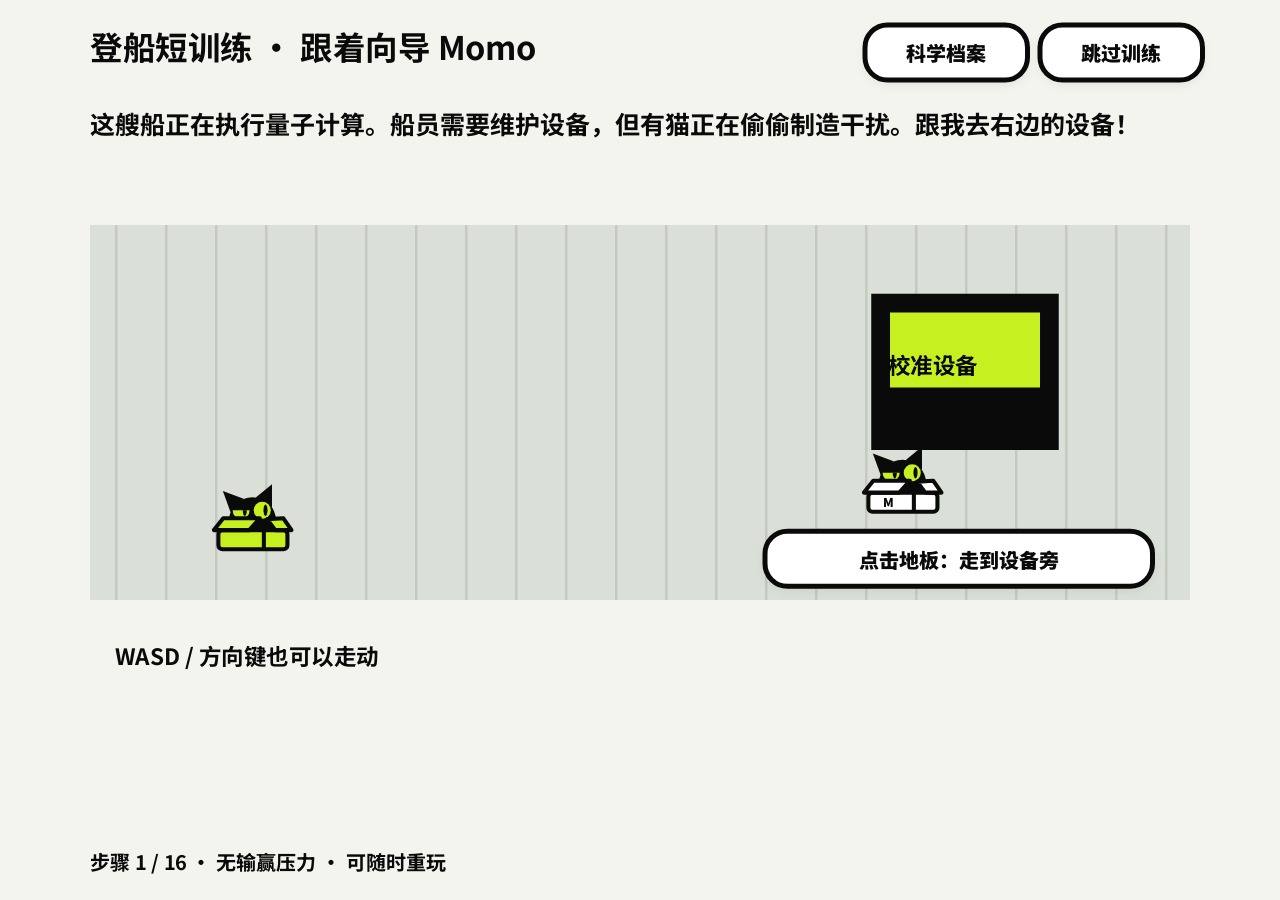
==== kaixiang/index.html @ f38141a5 "Fix Kaixiang ejected ghost visibility" ====
<!doctype html>
<html lang="zh-CN">
<meta charset="utf-8">
<meta name="viewport" content="width=device-width,initial-scale=1">
<title>开箱：太空量子猫猫局</title>
<link rel="preconnect" href="https://fonts.googleapis.com">
<link rel="preconnect" href="https://fonts.gstatic.com" crossorigin>
<link rel="stylesheet" href="https://fonts.googleapis.com/css2?family=Noto+Sans+SC:wght@400;700;900&display=swap">
<style>
  /* Single deliberate look taken from the 量立方 logo: ink, paper and lime. The canvas paints everything. */
  :root { --page: #F4F4EF; --ink: #0A0A0A; color-scheme: light; }
  html, body { height: 100%; }
  body { margin: 0; background: var(--page); color: var(--ink); overflow: hidden; font-family: "Noto Sans SC", "PingFang SC", "Microsoft YaHei", sans-serif; }
  #game { display: block; width: 100%; height: 100%; touch-action: none; user-select: none; -webkit-user-select: none; -webkit-tap-highlight-color: transparent; outline: none; }
  .sr { position: absolute; width: 1px; height: 1px; overflow: hidden; clip: rect(0 0 0 0); }
</style>
<h1 class="sr">开箱：太空量子猫猫局</h1>
<canvas id="game" aria-label="开箱：太空量子猫猫局，一款量子计算主题的社交推理游戏。用键盘 WASD 或在左半屏拖动来移动，E 使用。" tabindex="0"></canvas>
<script>"use strict";(()=>{var Mt=class{constructor(){this.offset=0;this.max=0;this.following=!0}reset(){this.offset=0,this.max=0,this.following=!0}layout(e,t){this.max=Math.max(0,e-t),this.offset=this.following?this.max:Math.min(this.offset,this.max)}move(e){this.offset=Math.max(0,Math.min(this.max,this.offset+e)),this.following=this.max-this.offset<2}latest(){this.offset=this.max,this.following=!0}};function We(s,e){return s.role==="deco"&&e.role==="deco"&&e.id!==s.id}var As=[{name:"\u96A7\u7A7F\u732B",color:"#B7B0DE",symbol:"M24 36h12v18H24z M42 32h10v22H42 M30 44h17",goal:"\u9000\u76F8\u5E72\u9635\u8425\uFF1B\u4E5D\u4EBA\u3001\u5341\u4EBA\u5C40\u5404\u4E00\u53EA\uFF0C\u4E0E\u666E\u901A\u9000\u76F8\u5E72\u732B\u5171\u540C\u83B7\u80DC\u3002",skills:"G \u539F\u5730\u51C6\u59071\u79D2\uFF0C\u968F\u673A\u62B5\u8FBE\u5176\u4ED6\u623F\u95F4\uFF1B\u79FB\u52A8\u53D6\u6D88\u4E14\u4E0D\u8017\u51B7\u5374\u3002\u5F00\u5C4020\u79D2\uFF0C\u6210\u529F\u540E50\u79D2\uFF1B\u843D\u5730\u81F3\u5C115\u79D2\u4E0D\u80FD\u5F00\u7BB1\u3002F\u7834\u574F\u3001V\u7BA1\u9053\u3001T\u7BE1\u6539\u5747\u4FDD\u7559\u3002",limit:"\u4F1A\u8BAE\u6682\u505C\u51B7\u5374\u5E76\u53D6\u6D88\u51C6\u5907\uFF1B\u64CD\u4F5C\u8BBE\u5907\u3001\u4E58\u8F66\u6216\u51FA\u5C40\u4E0D\u53EF\u96A7\u7A7F\uFF1B\u51FA\u5C40\u540E\u4ECD\u53EF\u6309F\u7834\u574F\u3002\u843D\u70B9\u4E0D\u91CD\u53E0\u89D2\u8272\uFF0C\u9644\u8FD1\u73A9\u5BB6\u80FD\u770B\u89C1\u77ED\u6682\u6CE2\u7EB9\u3002\u771F\u5B9E\u91CF\u5B50\u96A7\u7A7F\u4E0D\u7B49\u4E8E\u4EFB\u610F\u77AC\u95F4\u4F20\u9001\u3002",practice:[{label:"G \u96A7\u7A7F\u4E0E\u843D\u5730\u4FDD\u62A4\u7EC3\u4E60",step:15}]},{name:"\u8239\u5458\u732B",color:"#B4E968",symbol:"M25 39h22v14H25z M29 39v-5h14v5 M32 46l3 3 7-7",goal:"\u5B8C\u6210\u8BA1\u7B97\u4E14\u4FDD\u771F\u5EA6\u8FBE\u5230\u8BA2\u5355\u8981\u6C42\uFF0C\u6216\u627E\u51FA\u5168\u90E8\u9000\u76F8\u5E72\u732B\u3002",skills:"WASD \u79FB\u52A8\uFF0CE \u64CD\u4F5C\uFF0CM \u5730\u56FE\uFF1B\u6821\u51C6\u6062\u590D 3 \u70B9\u4FDD\u771F\u5EA6\uFF0C\u91CF\u5B50\u95E8\u4EFB\u52A1\u63A8\u8FDB\u8BA1\u7B97\u3002\u51FA\u5C40\u540E\u4ECD\u53EF\u505A\u4EFB\u52A1\u3002",limit:"\u4EB2\u773C\u89C2\u5BDF\u662F\u7EBF\u7D22\uFF0C\u9644\u8FD1\u51FA\u73B0\u8FC7\u5E76\u4E0D\u80FD\u8BC1\u660E\u5236\u9020\u4E86\u5F02\u5E38\u3002",practice:[{label:"\u8DDF\u968F\u5411\u5BFC\u4E0E\u64CD\u4F5C\u8BBE\u5907",step:0},{label:"\u89C2\u5BDF\u5F02\u5E38\u4E0E\u4F1A\u8BAE\u53D1\u8A00",step:2},{label:"\u7A33\u5B9A\u5B50\u7AD9\u6821\u9A8C",step:5}]},{name:"\u6821\u51C6\u5E08",color:"#FFD477",symbol:"M25 44h22 M29 37v14 M42 37v14 M27 40h4 M40 48h4",goal:"\u8239\u5458\u4E13\u804C\uFF1A\u4E0E\u8239\u5458\u5171\u540C\u83B7\u80DC\uFF0C\u4F18\u5148\u7EF4\u62A4\u8BBE\u5907\u3002",skills:"\u6821\u51C6\u6062\u590D 6 \u70B9\u4FDD\u771F\u5EA6\uFF08\u6700\u9AD8 100\uFF09\uFF1B\u666E\u901A\u6545\u969C\u4FEE\u590D\u9700 1.7 \u79D2\uFF0C\u666E\u901A\u8239\u5458\u9700 2.5 \u79D2\u3002",limit:"\u4E0D\u662F\u6240\u6709\u4EFB\u52A1\u90FD\u6062\u590D\u4FDD\u771F\u5EA6\uFF0C\u4E5F\u6CA1\u6709\u67E5\u8EAB\u4EFD\u6280\u80FD\u3002",practice:[{label:"\u6821\u51C6\u65CB\u94AE\u4E0E\u6062\u590D\u4FDD\u771F\u5EA6",step:9}]},{name:"\u89E3\u7801\u732B",color:"#C7B0FF",symbol:"M25 36v16h22 M30 47v-5 M36 47V37 M42 47v-8",goal:"\u8239\u5458\u4E13\u804C\uFF1A\u7ED3\u5408\u516C\u5F00\u8BB0\u5F55\u63A8\u65AD\u5ACC\u7591\uFF0C\u4E0E\u8239\u5458\u5171\u540C\u83B7\u80DC\u3002",skills:"\u4F1A\u8BAE\u4E2D\u7684\u89E3\u7801\u9762\u677F\u4EC5\u672C\u4EBA\u53EF\u89C1\uFF0C\u6BD4\u8F83\u4E0D\u540C\u73A9\u5BB6\u7684\u5ACC\u7591\u6BD4\u4F8B\u3002",limit:"\u6982\u7387\u662F\u63A8\u65AD\uFF0C\u4E0D\u662F\u8EAB\u4EFD\u8BA4\u8BC1\u3002\u522B\u4EBA\u80FD\u5192\u5145\u89E3\u7801\u732B\uFF0C\u8C0E\u62A5\u6570\u5B57\u3002",practice:[{label:"\u8BFB\u53D6\u516C\u5F00\u6821\u9A8C\u8BB0\u5F55",step:5},{label:"\u79C1\u4EBA\u89E3\u7801\u4E0E\u65C1\u89C2\u8005\u89C6\u89D2",step:7},{label:"\u8FA8\u8BA4\u5047\u89E3\u7801\u58F0\u660E",step:8}]},{name:"\u5DE1\u68C0\u732B",color:"#83D5F6",symbol:"M39 34a10 10 0 1 0 0 20a10 10 0 1 0 0-20 M39 44l7-7 M28 54l-5 5",goal:"\u8239\u5458\u4E13\u804C\uFF1A\u5BFB\u627E\u8BBE\u5907\u6545\u969C\u3001\u5F15\u5BFC\u7EF4\u4FEE\uFF0C\u4E0E\u8239\u5458\u5171\u540C\u83B7\u80DC\u3002",skills:"Q \u539F\u5730\u626B\u63CF 2 \u79D2\uFF1A\u5F53\u524D\u53CA\u76F4\u63A5\u76F8\u90BB\u623F\u95F4\uFF08\u542B\u4F20\u8F93\u901A\u9053\uFF09\u3002\u5F00\u5C40\u51B7\u5374 15 \u79D2\uFF0C\u5B8C\u6210\u540E 35 \u79D2\uFF1B\u79FB\u52A8\u4E2D\u65AD\u4E0D\u6D88\u8017\u51B7\u5374\u3002\u7ED3\u679C\u4EC5\u672C\u4EBA\u53EF\u89C1\uFF0C\u5730\u56FE\u6807\u8BB0 8 \u79D2\uFF0C\u62A5\u544A\u8FDB\u5165\u89C2\u5BDF\u8BB0\u5F55\u3002",limit:"\u4E0D\u663E\u793A\u732B\u7684\u4F4D\u7F6E\u6216\u8EAB\u4EFD\uFF0C\u4E0D\u68C0\u6D4B\u7A33\u5B9A\u5B50\u7BE1\u6539\u3002\u7EC4\u4F1A\u4E2D\u65AD\u626B\u63CF\u5E76\u6682\u505C\u51B7\u5374\uFF1B\u51FA\u5C40\u540E\u4E0D\u53EF\u626B\u63CF\u3002",practice:[{label:"Q \u626B\u63CF\u3001\u4E2D\u65AD\u4E0E\u79C1\u4EBA\u62A5\u544A",step:12}]},{name:"\u9000\u76F8\u5E72\u732B",color:"#FF9FC5",symbol:"M39 32l-12 14h10l-4 13 14-17H37z",goal:"\u8BA9\u5B58\u6D3B\u9000\u76F8\u5E72\u732B\u4EBA\u6570\u8FBE\u5230\u8239\u5458\u6570\u3001\u8017\u5C3D\u4FDD\u771F\u5EA6\u3001\u8BA9\u7D27\u6025\u5371\u673A\u8D85\u65F6\uFF0C\u6216\u8BA9\u8BA1\u7B97\u5728\u4F4E\u4E8E\u8BA2\u5355\u9608\u503C\u65F6\u7ED3\u675F\u3002",skills:"Q \u9760\u8FD1\u53EF\u89C1\u8239\u5458\u5E76\u7B49\u5F85\u51B7\u5374\u540E\u5F00\u7BB1\uFF1BF \u9009\u62E9\u7834\u574F\uFF1BV \u9760\u8FD1\u5165\u53E3\u7A7F\u68AD\u7BA1\u9053\uFF1BT \u5728\u7A33\u5B9A\u5B50\u7AD9\u7BE1\u6539\u4E00\u6B21\u540E\u7EED\u8BFB\u51FA\u3002",limit:"\u88AB\u6295\u51FA\u540E\u53EF\u4F5C\u4E3A\u5E7D\u7075\u79FB\u52A8\u548C\u6309F\u7834\u574F\uFF0C\u5171\u4EAB\u9635\u8425\u7834\u574F\u51B7\u5374\uFF1B\u4E0D\u80FD\u5F00\u7BB1\u3001\u7BA1\u9053\u3001\u6295\u7968\u3002\u4E0D\u80FD\u5F00\u7BB1\u961F\u53CB\uFF1B\u884C\u52A8\u53EF\u80FD\u7559\u4E0B\u7EBF\u7D22\u3002\u6E38\u620F\u4E2D\u7684\u9000\u76F8\u5E72\u662F\u62DF\u4EBA\u9690\u55BB\uFF0C\u771F\u5B9E\u7269\u7406\u8FC7\u7A0B\u6CA1\u6709\u6076\u610F\u3002",practice:[{label:"F \u7834\u574F\u6F14\u7EC3\u4E0E\u6280\u80FD\u4ECB\u7ECD",step:10},{label:"Q \u5F00\u7BB1\uFF1A\u8DDD\u79BB\u4E0E\u51B7\u5374",step:11},{label:"\u7A33\u5B9A\u5B50\u8BFB\u51FA\u4E0E\u7BE1\u6539\u98CE\u9669",step:5}]}];function Le(s){let e=document.createElement("span");return e.className="rb-logo",e.setAttribute("aria-hidden","true"),e.innerHTML=`<svg viewBox="0 0 72 72" width="96" height="96" fill="none" xmlns="http://www.w3.org/2000/svg"><rect x="4" y="4" width="64" height="64" rx="16" fill="${s.color}" stroke="#202723" stroke-width="3"/><path d="M18 31V14l13 8h10l13-8v17l-6 9H24z" fill="#202723"/><path d="M25 28h7m8 0h7" stroke="#D1F443" stroke-width="4"/><rect x="17" y="33" width="38" height="28" rx="5" fill="${s.color}" stroke="#202723" stroke-width="3"/><path d="${s.symbol}" stroke="#202723" stroke-width="3" stroke-linejoin="round"/></svg>`,e}function St(s){if(document.getElementById("catNotebook"))return;let e=document.createElement("dialog");e.id="catNotebook",e.setAttribute("aria-label","\u89D2\u8272\u672C\u672C"),e.style.cssText="width:min(800px,90vw);max-height:85vh;box-sizing:border-box;overflow:auto;background:#f4f5ef;color:#141414;border:4px solid #141414;border-radius:18px;font:16px/1.7 sans-serif;padding:24px";let t=document.createElement("style");t.textContent="#catNotebook .rb-grid{display:grid;grid-template-columns:repeat(auto-fit,minmax(130px,1fr));gap:16px} #catNotebook button{font:inherit;color:#202723;cursor:pointer;border:2px solid #202723;border-radius:12px;background:white;padding:12px 18px} #catNotebook button:focus-visible{outline:4px solid #258577;outline-offset:3px} #catNotebook button:hover{background:#e7f0df} #catNotebook .rb-card{display:flex;align-items:center;flex-direction:column;gap:10px;padding:22px 12px;box-shadow:0 4px 0 #c5ccbd} #catNotebook .rb-logo{display:block;line-height:0} #catNotebook .rb-actions{display:flex;gap:12px;flex-wrap:wrap} #catNotebook .rb-note{padding:12px;background:#e7eadf;border-radius:10px} #catNotebook h2{margin:0 0 16px;outline:none} #catNotebook h3{margin-bottom:4px}",e.append(t);let i=document.createElement("div");e.append(i);let n=(h,d)=>{let f=document.createElement("button");return f.textContent=h,f.onclick=d,f},o=()=>{e.scrollTop=0;let h=i.querySelector("h2");h&&(h.tabIndex=-1,h.focus({preventScroll:!0}))},r=()=>{i.replaceChildren();let h=document.createElement("h2");h.textContent="\u89D2\u8272\u672C\u672C",i.append(h);let d=document.createElement("div");d.className="rb-grid";for(let f of As){let m=n(f.name,()=>a(f));m.className="rb-card",m.prepend(Le(f)),d.append(m)}i.append(d),o()},a=h=>{i.replaceChildren(),i.append(n("\u2190 \u8FD4\u56DE\u5168\u90E8\u89D2\u8272",r),Le(h));let d=document.createElement("h2");d.textContent=h.name,i.append(d);for(let[u,p]of[["\u83B7\u80DC\u76EE\u6807",h.goal],["\u6280\u80FD\u4E0E\u64CD\u4F5C",h.skills],["\u7EBF\u7D22\u8FB9\u754C",h.limit]]){let y=document.createElement("h3");y.textContent=u;let k=document.createElement("p");k.textContent=p,i.append(y,k)}let f=document.createElement("h3");f.textContent="\u52A8\u624B\u7EC3\u4E60",i.append(f);let m=document.createElement("div");m.className="rb-actions";for(let u of h.practice){let p=n("\u25B6 "+u.label,()=>{s&&(e.close(),s(u.step))});p.disabled=!s,m.append(p)}i.append(m);let c=document.createElement("p");c.className="rb-note",c.textContent=s?"\u7EC3\u4E60\u4F7F\u7528\u72EC\u7ACB\u6F14\u7EC3\u72B6\u6001\uFF0C\u4E0D\u6D88\u8017\u6B63\u5F0F\u5BF9\u5C40\u6280\u80FD\u3002":"\u5F53\u524D\u6B63\u5728\u5BF9\u5C40\u4E2D\u3002\u8FD4\u56DE\u4E3B\u83DC\u5355\u540E\u5373\u53EF\u8FDB\u5165\u7EC3\u4E60\uFF0C\u907F\u514D\u4E2D\u9014\u9000\u51FA\u5F71\u54CD\u5176\u4ED6\u73A9\u5BB6\u3002",i.append(c),o()},l=n("\u5173\u95ED\u89D2\u8272\u672C\u672C",()=>e.close());l.style.marginTop="24px",e.append(l);for(let h of["keydown","keyup"])e.addEventListener(h,d=>d.stopPropagation());e.onclose=()=>e.remove(),document.body.append(e),e.showModal(),r()}function Ps(s,e){let t=0;for(let n of e)s.members.includes(n)&&t++;if(s.kind==="stab"){let n=s.lowFid?.3:.08;return t%2===s.parity?1-n:n}let i=t>0;return s.success?i?.45:s.lowFid?.6:.98:i?.55:s.lowFid?.4:.02}function xs(s,e){let t=[],i=(n,o)=>{if(o.length===e){t.push(o.slice());return}for(let r=n;r<s.length;r++)o.push(s[r]),i(r+1,o),o.pop()};return i(0,[]),t}function X(s,e,t,i,n){let o=[];for(let h=0;h<s;h++)i.has(h)||o.push(h);let r=Math.min(e,o.length),a=new Array(s).fill(0);if(r===0)return a;let l=0;for(let h of xs(o,r)){let d=1;if(n)for(let f of h)d*=n[f];for(let f of t)d*=Ps(f,h);l+=d;for(let f of h)a[f]+=d}if(l<=0)return a;for(let h=0;h<s;h++)a[h]/=l;return a}var Ot="qcat.training.v6",mt=class{constructor(){this.step=0;this.mistTime=0;this.mistDone=!1;this.tunnelLock=0;this.x=170;this.guideX=260;this.target=null;this.tune=0;this.note="";this.archive=!1;this.measured=!1;this.decoderView=!0;this.specialistDone=!1;this.sabotageDone=!1;this.decoNear=!1;this.decoReady=!1;this.opened=!1;this.scanTime=-1;this.scanDone=!1}mistDemo(){this.step===15&&!this.mistDone&&(this.mistTime=1,this.mistDone=!0,this.note="\u6B63\u5728\u51C6\u5907\u96A7\u7A7F\uFF1A\u4FDD\u6301\u539F\u57301\u79D2\uFF0C\u79FB\u52A8\u4F1A\u53D6\u6D88\u3002")}startScan(){this.step===12&&!this.scanDone&&this.scanTime<0&&(this.scanTime=0,this.note="\u4FDD\u6301\u539F\u5730 2 \u79D2\uFF1B\u79FB\u52A8\u4F1A\u4E2D\u65AD\uFF0C\u4E0D\u6D88\u8017\u6280\u80FD\u51B7\u5374\u3002")}cancelScan(){this.step===12&&this.scanTime>=0&&(this.scanTime=-1,this.note="\u5DE1\u68C0\u5DF2\u4E2D\u65AD\uFF0C\u6CA1\u6709\u6D88\u8017\u51B7\u5374\u3002\u6309 Q \u518D\u8BD5\u4E00\u6B21\u3002")}readScan(){this.step===12&&this.scanDone&&(this.step=13,this.note="\u62A5\u544A\u53EA\u5C5E\u4E8E\u4F60\uFF0C\u53EF\u4EE5\u5728\u4F1A\u8BAE\u4E2D\u8F6C\u8FF0\uFF1B\u522B\u4EBA\u4E0D\u80FD\u6253\u5F00\u4F60\u7684\u79C1\u4EBA\u5DE1\u68C0\u9762\u677F\u3002")}interpretScan(e){if(this.step===13){if(!e){this.note="\u626B\u63CF\u53EA\u68C0\u6D4B\u8BBE\u5907\u72B6\u6001\uFF0C\u65E0\u6CD5\u8BC6\u522B\u574F\u732B\uFF0C\u4E5F\u65E0\u6CD5\u68C0\u6D4B\u7A33\u5B9A\u5B50\u7BE1\u6539\u3002";return}this.step=15,this.note="\u4F53\u9A8C\u96A7\u7A7F\u540E\u5B8C\u6210\u8EAB\u4EFD\u8BAD\u7EC3\uFF01\u6309 B \u6216\u6253\u5F00\u89D2\u8272\u672C\u672C\uFF0C\u53EF\u968F\u65F6\u67E5\u76EE\u6807\u4E0E\u6280\u80FD\u3002"}}key(e){this.archive||(this.step===9&&((e==="ArrowLeft"||e==="a")&&(this.tune=Math.max(0,this.tune-1)),(e==="ArrowRight"||e==="d")&&(this.tune=Math.min(4,this.tune+1)),e==="e"&&this.specialistCalibrate()),this.step===15&&e==="g"&&this.mistDemo(),this.step===15&&["w","a","s","d","ArrowUp","ArrowDown","ArrowLeft","ArrowRight"].includes(e)&&this.mistTime>0&&(this.mistTime=0,this.mistDone=!1,this.note="\u79FB\u52A8\u5DF2\u53D6\u6D88\u51C6\u5907\uFF0C\u4E0D\u6D88\u8017\u51B7\u5374\u3002\u6309 G \u91CD\u8BD5\u3002"),this.step===15&&e==="q"&&(this.note=this.tunnelLock>0?"\u843D\u5730\u4FDD\u62A4\u4E2D\uFF0C\u4E0D\u80FD\u5F00\u7BB1\u3002":"\u6B63\u5F0F\u5C40\u4ECD\u9700\u6EE1\u8DB3\u8DDD\u79BB\u548C\u539F\u6709\u5F00\u7BB1\u51B7\u5374\u3002"),this.step===10&&e==="f"&&this.sabotageDemo(),this.step===11&&e==="q"&&this.openDemo(),this.step===12&&e==="q"&&this.startScan(),this.step===12&&["w","a","s","d","ArrowUp","ArrowDown","ArrowLeft","ArrowRight"].includes(e)&&this.cancelScan())}specialistCalibrate(){if(!(this.step!==9||this.specialistDone)){if(this.tune!==2){this.note="\u5148\u628A\u4FE1\u53F7\u8C03\u5230\u7EFF\u8272\u523B\u5EA6\uFF0C\u518D\u786E\u8BA4\u6821\u51C6\u3002";return}this.specialistDone=!0,this.note="\u6821\u51C6\u5E08\u8BA9\u4FDD\u771F\u5EA6\u4ECE 60 \u56DE\u5230 66\uFF1B\u666E\u901A\u8239\u5458\u540C\u7C7B\u6821\u51C6\u56DE\u5230 63\u3002\u6700\u9AD8\u90FD\u662F 100\u3002"}}nextRole(){this.step===9&&this.specialistDone&&(this.step=10,this.note="\u8FD9\u91CC\u53EA\u662F\u8EAB\u4EFD\u6F14\u7EC3\uFF0C\u4E0D\u4F1A\u7834\u574F\u6B63\u5F0F\u5BF9\u5C40\u3002")}sabotageDemo(){this.step===10&&!this.sabotageDone&&(this.sabotageDone=!0,this.note="\u706F\u53D8\u7EA2\uFF0C\u566A\u58F0\u52A0\u5267\uFF01\u6B63\u5F0F\u5BF9\u5C40\u6309 F \u9009\u62E9\u7834\u574F\uFF1B\u6280\u80FD\u6709\u51B7\u5374\uFF0C\u4E0D\u80FD\u8FDE\u7EED\u4F7F\u7528\u3002")}nextDeco(){this.step===10&&this.sabotageDone&&(this.step=11,this.note="\u8BD5\u8BD5\u9760\u8FD1\u8BAD\u7EC3\u7EB8\u7BB1\uFF0C\u5E76\u8BA9\u6A21\u62DF\u51B7\u5374\u7ED3\u675F\u3002\u65E0\u9700\u771F\u7684\u7B49\u5F85\u3002")}openDemo(){if(!(this.step!==11||this.opened)){if(!this.decoNear){this.note="\u8DDD\u79BB\u592A\u8FDC\u3002\u5148\u9760\u8FD1\uFF0C\u6B63\u5F0F\u5BF9\u5C40\u8FD8\u9700\u8981\u76EE\u6807\u5728\u89C6\u7EBF\u5185\u3002";return}if(!this.decoReady){this.note="Q \u6280\u80FD\u8FD8\u5728\u51B7\u5374\uFF0C\u8BF7\u5148\u8BA9\u6A21\u62DF\u51B7\u5374\u7ED3\u675F\u3002";return}this.opened=!0,this.decoReady=!1,this.note="\u7EB8\u7BB1\u6253\u5F00\u4E86\uFF01\u6B63\u5F0F\u5BF9\u5C40\u4F1A\u7559\u4E0B\u53EF\u62A5\u544A\u7684\u5F02\u5E38\uFF0C\u6280\u80FD\u91CD\u65B0\u51B7\u5374\u3002\u51FA\u5C40\u8239\u5458\u4ECD\u53EF\u4F5C\u4E3A\u5E7D\u7075\u7EE7\u7EED\u4EFB\u52A1\u3002"}}finishRoles(){this.step===11&&this.opened&&(this.step=12,this.note="\u6700\u540E\u4F53\u9A8C\u5DE1\u68C0\u732B\uFF1A\u53D1\u73B0\u6545\u969C\uFF0C\u4E0D\u76F4\u63A5\u5BFB\u627E\u574F\u732B\u3002")}probabilities(){return X(6,1,[{kind:"stab",members:[1,2],parity:1,lowFid:!1}],new Set([0]))}measure(){this.step===5&&(this.measured=!0,this.note="\u672C\u6B21\u793A\u4F8B\uFF1A\u5728\u573A\u84DD\u732B\u3001\u7D2B\u732B\uFF0C\u8BFB\u51FA\u201C\u5947\u201D\u3002\u6D88\u8017 2 \u70B9\u4FDD\u771F\u5EA6\uFF1B\u7ED3\u679C\u5728\u4E0B\u4E00\u6B21\u7EC4\u4F1A\u516C\u5F00\u3002")}interpret(e){if(!(this.step!==5||!this.measured)){if(!e){this.note="\u201C\u5076\u201D\u4E5F\u53EF\u80FD\u6709\u4E24\u53EA\uFF1B\u201C\u5947\u201D\u53EA\u8BF4\u660E\u6574\u4F53\u5947\u5076\uFF0C\u4E0D\u80FD\u76F4\u63A5\u70B9\u540D\u67D0\u53EA\u732B\u3002";return}this.step=6,this.note="\u4F4E\u4FDD\u771F\u5EA6\u6216\u8BFB\u51FA\u88AB\u7BE1\u6539\u65F6\uFF0C\u6821\u9A8C\u4E5F\u53EF\u80FD\u51FA\u9519\u3002\u8981\u4EA4\u53C9\u6BD4\u8F83\u591A\u6761\u8BB0\u5F55\u3002"}}readDecoder(){this.step===6&&(this.step=7,this.note="\u8FD9\u4E9B\u6BD4\u4F8B\u4F7F\u7528\u6B63\u5F0F\u6E38\u620F\u540C\u4E00\u4E2A\u89E3\u7801\u51FD\u6570\u8BA1\u7B97\uFF1B\u662F\u63A8\u65AD\uFF0C\u4E0D\u662F\u8EAB\u4EFD\u9274\u5B9A\u3002")}compareClaim(){this.step===7&&!this.decoderView&&(this.step=8,this.note="\u4E0B\u9762\u662F\u73A9\u5BB6\u7684\u53E3\u5934\u58F0\u660E\uFF0C\u7CFB\u7EDF\u6CA1\u6709\u8BA4\u8BC1\u5176\u8EAB\u4EFD\u6216\u6570\u5B57\u3002")}judgeClaim(e){if(this.step===8){if(!e){this.note="\u4EFB\u4F55\u73A9\u5BB6\u90FD\u80FD\u81EA\u79F0\u89E3\u7801\u732B\u3002\u4E0D\u80FD\u628A\u53E3\u5934\u62A5\u544A\u5F53\u4F5C\u7CFB\u7EDF\u8BA4\u8BC1\u3002";return}this.step=9,this.tune=0,this.note="\u63A5\u4E0B\u6765\u4F53\u9A8C\u4E24\u79CD\u8EAB\u4EFD\uFF1A\u6821\u51C6\u5E08\u548C\u9000\u76F8\u5E72\u732B\u3002"}}tick(e,t){if(this.archive)return;if(this.step===15&&(this.tunnelLock=Math.max(0,this.tunnelLock-e),this.mistTime>0&&(this.mistTime=Math.max(0,this.mistTime-e),this.mistTime===0&&(this.tunnelLock=5,this.note="\u5DF2\u5230\u8FBE\u53E6\u4E00\u4E2A\u623F\u95F4\uFF01\u843D\u57305\u79D2\u4E0D\u80FD\u5F00\u7BB1\uFF0C\u6B63\u5F0F\u5C40\u6280\u80FD\u8FDB\u516550\u79D2\u51B7\u5374\u3002"))),this.step===12&&this.scanTime>=0&&!this.scanDone){if(t){this.cancelScan();return}this.scanTime+=e,this.scanTime>=2&&(this.scanDone=!0,this.scanTime=-1,this.note="02:15 \u5DE1\u68C0\uFF1A\u51B7\u5374\u533A\u8FD0\u884C\u5F02\u5E38\uFF1B\u63A7\u5236\u5BA4\u6682\u672A\u68C0\u6D4B\u5230\u5F02\u5E38\u3002\u5DF2\u5B58\u5165\u79C1\u4EBA\u89C2\u5BDF\u8BB0\u5F55\uFF08\u8BAD\u7EC3\u793A\u4F8B\uFF09\u3002");return}if(this.step!==0)return;this.guideX=Math.min(690,this.guideX+e*110);let i=t||(this.target===null?0:Math.sign(this.target-this.x)),n=this.target===null||t?1/0:Math.abs(this.target-this.x);this.x=Math.max(100,Math.min(730,this.x+i*Math.min(e*180,n))),this.x>=630&&this.guideX>=680&&(this.step=1,this.note="")}calibrate(){if(this.step===1){if(this.tune!==2){this.note="\u8FD8\u6CA1\u5BF9\u9F50\uFF1A\u628A\u6307\u9488\u8C03\u5230\u4E2D\u95F4\u7684\u7EFF\u8272\u523B\u5EA6\u3002";return}this.step=2,this.note="\u8BBE\u5907\u6062\u590D\u4E86\uFF01\u73B0\u5728\u7559\u610F\u65C1\u8FB9\u53D1\u751F\u4E86\u4EC0\u4E48\u3002"}}observe(){this.step===2&&(this.step=3,this.note="")}report(e){this.step===3&&(this.note=e?"\u5F88\u597D\uFF01\u8FD9\u662F\u4EB2\u773C\u89C2\u5BDF\u3002\u9644\u8FD1\u51FA\u73B0\u8FC7\uFF0C\u4E0D\u7B49\u4E8E\u5236\u9020\u4E86\u5F02\u5E38\u3002":"\u8FD9\u53EA\u662F\u731C\u6D4B\u3002\u5148\u8BF4\u51FA\u81EA\u5DF1\u771F\u6B63\u770B\u5230\u7684\u4E8B\u60C5\u3002",e&&(this.step=4))}vote(e){if(this.step===4){if(!e){this.note="\u8FD9\u6B21\u8BC1\u636E\u8FD8\u4E0D\u591F\u3002\u53EF\u4EE5\u6682\u7F13\u6295\u7968\uFF0C\u7EE7\u7EED\u89C2\u5BDF\u3002";return}this.step=5,this.note="\u5148\u522B\u6025\u7740\u731C\u8EAB\u4EFD\u3002\u8DDF Momo \u770B\u770B\u7A33\u5B9A\u5B50\u7AD9\u80FD\u63D0\u4F9B\u4EC0\u4E48\u7EBF\u7D22\u3002"}}};var Ct=class{constructor(){this.records=new Map;this.seen=new Map;this.alarm=!1;this.next=0}add(e,t,i){let n=this.records.get(t.id)||[];n.push({t:Math.floor(e.t),text:i}),this.records.set(t.id,n.slice(-40))}tick(e){var i;if(e.phase!=="play"||e.t<this.next)return;this.next=e.t+1;let t=!!(e.sab.global||e.sab.decay||e.sab.blind||e.sab.twoStep);for(let n of e.cats.filter(o=>o.state==="alive")){for(let o of e.cats){if(o.id===n.id||o.state!=="alive"||!e.canSee(n,o))continue;let r=e.catRoom(o),a=`${n.id}:${o.id}:${r}`;e.t-((i=this.seen.get(a))!=null?i:-100)>25&&(this.add(e,n,`\u6211\u5728${e.roomName(r)}\u770B\u5230\u8FC7${o.name}\u3002`),this.seen.set(a,e.t))}if(t&&!this.alarm){let o=e.catRoom(n),r=e.map.passages.filter(a=>a.a===o||a.b===o).map(a=>e.roomName(a.a===o?a.b:a.a));this.add(e,n,`\u6211\u6536\u5230\u5F02\u5E38\u8B66\u62A5\u65F6\u5728${e.roomName(o)}\u3002${r.length?"\u5730\u56FE\u6807\u6CE8\u8FD9\u91CC\u901A\u5F80"+r.join("\u3001")+"\u3002":"\u5F53\u65F6\u5728\u901A\u9053\u91CC\u3002"}\u8FD9\u4E0D\u8BF4\u660E\u8C01\u5236\u9020\u4E86\u5F02\u5E38\u3002`)}}this.alarm=t}repair(e,t){for(let i of t){let n=t.filter(o=>o.id!==i.id&&e.canSee(i,o));this.add(e,i,n.length?`\u6211\u4E0E\u4EB2\u773C\u770B\u5230\u7684${n.map(o=>o.name).join("\u3001")}\u4E00\u8D77\u4FEE\u597D\u4E86\u8BBE\u5907\u3002`:"\u6211\u53C2\u4E0E\u4FEE\u597D\u4E86\u8BBE\u5907\uFF1B\u6CA1\u6709\u770B\u89C1\u5176\u4ED6\u7EF4\u4FEE\u8005\u3002")}}};function At(s){return typeof s=="string"?s.replace(/[\u0000-\u001f\u007f]/g," ").trim().slice(0,160):""}function $e(s){if(s.phase!=="meeting"||document.getElementById("catNotebook"))return;let e=document.createElement("dialog");e.id="catNotebook",e.style.cssText="width:min(760px,90vw);max-height:85vh;overflow:auto;background:#f4f5ef;color:#141414;border:4px solid #141414;border-radius:16px;font:16px/1.6 sans-serif;padding:22px",e.innerHTML='<h2>\u6211\u7684\u89C2\u5BDF\u8BB0\u5F55 / \u4F1A\u8BAE\u53D1\u8A00</h2><p>\u8BB0\u5F55\u4EC5\u81EA\u5DF1\u53EF\u89C1\uFF1B\u70B9\u51FB\u586B\u5165\u8349\u7A3F\uFF0C\u518D\u53D1\u9001\u3002\u73A9\u5BB6\u53D1\u8A00\u4E0D\u662F\u7CFB\u7EDF\u8BA4\u8BC1\u3002\u6BCF\u6B21\u4F1A\u8BAE\u5171\u53EF\u53D1\u8A00 4 \u6B21\uFF0C\u6BCF\u6761\u6700\u591A 160 \u5B57\u3002</p><div class="notes"></div><label>\u8F93\u5165\u53D1\u8A00<textarea maxlength="160" rows="3" aria-label="\u8F93\u5165\u4F1A\u8BAE\u53D1\u8A00" style="display:block;width:95%;font:inherit;padding:8px"></textarea></label><p>\u5355\u4EBA AI \u4E0D\u7406\u89E3\u81EA\u7531\u6587\u5B57\u7684\u8BED\u4E49\uFF1B\u539F\u6709\u5FEB\u6377\u6307\u8BA4\u4ECD\u53EF\u7528\u4E8E\u5F71\u54CD AI \u5224\u65AD\u3002</p><p class="status" role="status"></p><button class="send">\u53D1\u9001\u53D1\u8A00</button> <button class="close">\u5173\u95ED</button>';let t=e.querySelector("textarea"),i=e.querySelector(".status"),n=e.querySelector(".send");for(let a of(s.observations.records.get(s.player.id)||[]).slice().reverse()){let l=document.createElement("button");l.textContent=`[${Math.floor(a.t/60)}:${String(a.t%60).padStart(2,"0")}] ${a.text}`,l.style.cssText="display:block;text-align:left;margin:8px 0;padding:10px;width:100%;background:white;border:2px solid #222",l.onclick=()=>{t.value=`${l.textContent}`.slice(0,160),t.focus()},e.querySelector(".notes").append(l)}e.querySelector(".notes").children.length||(e.querySelector(".notes").textContent="\u8FD8\u6CA1\u6709\u89C2\u5BDF\u8BB0\u5F55\u3002\u63A2\u7D22\u65F6\u4F1A\u81EA\u52A8\u8BB0\u5F55\u89C6\u91CE\u5185\u9047\u5230\u7684\u732B\u3002");function o(){var l;if(s.phase!=="meeting"){e.open&&e.close();return}let a=s.meeting;n.disabled=s.phase!=="meeting"||(a==null?void 0:a.phase)!=="discuss"||((l=s.player)==null?void 0:l.state)!=="alive"||a.playerSaid>=4,i.textContent=n.disabled?"\u5F53\u524D\u4E0D\u80FD\u53D1\u8A00\uFF1A\u9700\u5728\u5B58\u6D3B\u72B6\u6001\u7684\u4F1A\u8BAE\u8BA8\u8BBA\u9636\u6BB5\uFF0C\u4E14\u4ECD\u6709\u53D1\u8A00\u6B21\u6570\u3002":`\u8FD8\u53EF\u53D1\u8A00 ${4-a.playerSaid} \u6B21\uFF1BEnter \u53D1\u9001\uFF0CShift+Enter \u6362\u884C\u3002`}n.onclick=()=>{if(o(),n.disabled)return;let a=At(t.value);if(!a){i.textContent="\u8BF7\u5148\u8F93\u5165\u5185\u5BB9\u3002";return}s.playerSay({k:"text",text:a}),t.value="",o()},t.onkeydown=a=>{a.key==="Enter"&&!a.shiftKey&&!a.isComposing&&(a.preventDefault(),n.click())};for(let a of["keydown","keyup"])e.addEventListener(a,l=>l.stopPropagation());e.querySelector(".close").onclick=()=>e.close();let r=setInterval(o,250);e.onclose=()=>{clearInterval(r),e.remove()},document.body.append(e),o(),e.showModal()}function ze(s,e,t){if(!s||s.hops!==e.hops||Math.hypot(e.x-s.x,e.y-s.y)>150)return{...e};let i=Math.max(0,Math.min(1,t));return{x:s.x+(e.x-s.x)*i,y:s.y+(e.y-s.y)*i,hops:e.hops}}var b="#0A0A0A",M="#FFFFFF",z="#F4F4EF",ut="#EFEFEA",w="#C6F020",v="#FF2E88",P="#5B5B55",Ts='"Noto Sans SC","PingFang SC","Microsoft YaHei","Hiragino Sans GB",sans-serif';function x(s,e=700){return`${e} ${s}px ${Ts}`}function C(s,e,t,i,n,o){let r=Math.max(0,Math.min(o,i/2,n/2));s.beginPath(),s.moveTo(e+r,t),s.lineTo(e+i-r,t),s.arcTo(e+i,t,e+i,t+r,r),s.lineTo(e+i,t+n-r),s.arcTo(e+i,t+n,e+i-r,t+n,r),s.lineTo(e+r,t+n),s.arcTo(e,t+n,e,t+n-r,r),s.lineTo(e,t+r),s.arcTo(e,t,e+r,t,r),s.closePath()}function _(s,e){s.beginPath(),s.moveTo(e[0],e[1]);for(let t=2;t<e.length;t+=2)s.lineTo(e[t],e[t+1]);s.closePath()}function D(s,e,t,i,n){var r,a,l,h;let o=i/200;s.save(),s.globalAlpha=(r=n.alpha)!=null?r:1,s.translate(e,t),s.scale(o*((a=n.facing)!=null?a:1),o),s.translate(-100,-166),s.fillStyle=b,_(s,[27,21,78,40,46,73]),s.fill(),_(s,[148,4,148,61,108,37]),s.fill(),s.beginPath(),s.arc(100,94,58,0,Math.PI*2),s.fill(),Ne(s,(l=n.pupil)!=null?l:b,n.squint||n.blink,n.wide),Es(s,n.color,(h=n.stroke)!=null?h:b),n.detail&&(s.save(),s.fillStyle="rgba(255,248,211,.55)",s.fillRect(120,124,16,31),s.fillStyle="#F2EAD3",C(s,147,133,24,17,2),s.fill(),s.fillStyle="#55616B",s.fillRect(151,137,15,2),s.fillRect(151,142,9,2),s.strokeStyle="rgba(30,40,50,.25)",s.lineWidth=2,s.beginPath(),s.moveTo(25,151),s.lineTo(33,155),s.moveTo(29,147),s.lineTo(36,150),s.stroke(),s.restore()),n.glyph&&(s.fillStyle=b,s.font=x(30,900),s.textAlign="center",s.textBaseline="middle",s.fillText(n.glyph,64,142)),s.restore()}function Ne(s,e,t,i){if(s.fillStyle=w,t){s.beginPath(),s.ellipse(72,70,21,5,0,0,Math.PI*2),s.fill(),s.beginPath(),s.ellipse(124,70,21,5,0,0,Math.PI*2),s.fill();return}i?(s.beginPath(),s.arc(72,68,21,0,Math.PI*2),s.fill()):(s.beginPath(),s.arc(72,68,21,0,Math.PI,!1),s.closePath(),s.fill()),s.beginPath(),s.arc(124,68,21,0,Math.PI*2),s.fill(),s.fillStyle=e,s.beginPath(),i?s.ellipse(80,68,5,14,0,0,Math.PI*2):s.ellipse(81,68,5,14,0,0,Math.PI,!1),s.fill(),s.beginPath(),s.ellipse(132,68,5,14,0,0,Math.PI*2),s.fill()}function Es(s,e,t){s.lineWidth=10,s.lineJoin="round",s.strokeStyle=t,s.fillStyle=e,C(s,16,117,170,47,10),s.fill(),s.stroke(),_(s,[5,117,28,88,118,88,92,117]),s.fill(),s.stroke(),_(s,[136,90,176,88,196,117,156,117]),s.fill(),s.stroke(),s.beginPath(),s.moveTo(128,96),s.lineTo(128,164),s.stroke()}function pt(s,e,t,i,n,o=1){let r=i/200;s.save(),s.translate(e,t),s.scale(r*o,r),s.translate(-100,-166),s.globalAlpha=.55,s.setLineDash([12,9]),s.lineWidth=7,s.strokeStyle=n,s.lineJoin="round",_(s,[27,21,78,40,46,73]),s.stroke(),_(s,[148,4,148,61,108,37]),s.stroke(),s.beginPath(),s.arc(100,94,58,Math.PI*1.12,Math.PI*1.86),s.stroke(),C(s,16,117,170,47,10),s.stroke(),_(s,[5,117,28,88,118,88,92,117]),s.stroke(),_(s,[136,90,176,88,196,117,156,117]),s.stroke(),s.setLineDash([]),s.globalAlpha=1,s.fillStyle=b,s.beginPath(),s.arc(72,68,27,0,Math.PI*2),s.arc(124,68,27,0,Math.PI*2),s.fill(),Ne(s,b),s.restore()}function J(s,e,t,i,n,o=!0){let r=i/200;s.save(),s.translate(e,t),s.scale(r,r),s.translate(-100,-166),s.fillStyle=b,_(s,[20,117,182,117,170,100,32,100]),s.fill(),s.lineWidth=10,s.lineJoin="round",s.strokeStyle=n,s.fillStyle=M,_(s,[22,117,2,72,58,62,84,117]),s.fill(),s.stroke(),_(s,[118,117,144,62,198,72,180,117]),s.fill(),s.stroke(),C(s,16,117,170,47,10),s.fill(),s.stroke(),o&&(s.fillStyle=v,s.strokeStyle=b,s.lineWidth=6,s.beginPath(),s.arc(100,36,24,0,Math.PI*2),s.fill(),s.stroke(),s.fillStyle=b,s.font=x(36,900),s.textAlign="center",s.textBaseline="middle",s.fillText("!",100,38)),s.restore()}function Oe(s,e,t,i,n=15){s.fillStyle=b,s.strokeStyle=i,s.lineWidth=3,_(s,[e,t-n,e+n,t,e,t+n,e-n,t]),s.fill(),s.stroke();let o=n*.4;s.fillStyle=w,_(s,[e,t-o,e+o,t,e,t+o,e-o,t]),s.fill()}function Ge(s,e,t,i,n=18){s.fillStyle=b,s.strokeStyle=i,s.lineWidth=3,s.beginPath(),s.arc(e,t,n,0,Math.PI*2),s.fill(),s.stroke();let o=n/18;s.strokeStyle=w,s.lineWidth=2,_(s,[e,t-9*o,e+8*o,t+5*o,e-8*o,t+5*o]),s.stroke(),s.fillStyle=w;for(let[r,a]of[[0,-9],[8,5],[-8,5]])s.beginPath(),s.arc(e+r*o,t+a*o,3.5*o,0,Math.PI*2),s.fill()}function ct(s,e,t,i,n,o,r,a){r&&(s.strokeStyle=v,s.lineWidth=4,s.beginPath(),s.arc(e,t,26+Math.sin(a*6)*3,0,Math.PI*2),s.stroke()),s.fillStyle=n,s.strokeStyle=r?v:o,s.lineWidth=5,s.beginPath(),s.arc(e,t,17,0,Math.PI*2),s.fill(),s.stroke(),s.fillStyle=r?v:o,s.font=x(15,900),s.textAlign="center",s.textBaseline="middle",s.fillText(i,e,t+1)}function Pt(s,e,t,i,n){s.fillStyle=b,C(s,e-13,t-13,26,26,8),s.fill(),s.beginPath(),s.moveTo(e-5,t+12),s.lineTo(e,t+19),s.lineTo(e+5,t+12),s.fill(),s.fillStyle=n,s.font=x(17,900),s.textAlign="center",s.textBaseline="middle",s.fillText(i,e,t+1)}function N(s,e,t){let i=[],n="";for(let o of Array.from(e)){if(o===`
`){i.push(n),n="";continue}let r=n+o;if(s.measureText(r).width>t&&n){if("\uFF0C\u3002\u3001\uFF1B\uFF1A\uFF01\uFF1F\u300D\uFF09".includes(o)){i.push(r),n="";continue}i.push(n),n=o}else n=r}return n&&i.push(n),i}function _e(s,e,t,i,n,o){let r=(t-960)/2,a=(d,f,m,c=20)=>{s.font=x(c,700),s.fillStyle=b,s.textAlign="left",s.fillText(d,f+r,m)},l=(d,f,m,c,u)=>n(d,{x:f+r,y:m,w:c,h:44},()=>{(!e.archive||["\u79D1\u5B66\u6863\u6848","\u56DE\u5230\u8BAD\u7EC3","\u8DF3\u8FC7\u8BAD\u7EC3"].includes(d))&&u()});s.fillStyle=z,s.fillRect(0,0,t,720),a("\u767B\u8239\u77ED\u8BAD\u7EC3 \xB7 \u8DDF\u7740\u5411\u5BFC Momo",40,48,26),l("\u79D1\u5B66\u6863\u6848",660,20,130,()=>e.archive=!e.archive),l("\u8DF3\u8FC7\u8BAD\u7EC3",800,20,130,o);let h=["\u8FD9\u8258\u8239\u6B63\u5728\u6267\u884C\u91CF\u5B50\u8BA1\u7B97\u3002\u8239\u5458\u9700\u8981\u7EF4\u62A4\u8BBE\u5907\uFF0C\u4F46\u6709\u732B\u6B63\u5728\u5077\u5077\u5236\u9020\u5E72\u6270\u3002\u8DDF\u6211\u53BB\u53F3\u8FB9\u7684\u8BBE\u5907\uFF01","\u5148\u5B8C\u6210\u4E00\u4EF6\u5C0F\u4E8B\uFF1A\u628A\u4FE1\u53F7\u6307\u9488\u8C03\u5230\u7EFF\u8272\u523B\u5EA6\uFF0C\u518D\u6309\u201C\u786E\u8BA4\u6821\u51C6\u201D\u3002","\u7559\u610F\uFF1A\u706F\u4ECE\u7EFF\u53D8\u6210\u7EA2\uFF0C\u4FDD\u771F\u5EA6\u4E0B\u964D\u3002\u4E00\u53EA\u7D2B\u732B\u7ECF\u8FC7\u9644\u8FD1\u2014\u2014\u4F46\u8FD9\u8FD8\u4E0D\u80FD\u8BC1\u660E\u662F\u5B83\u505A\u7684\u3002","\u6F14\u793A\u4F1A\u8BAE\uFF1AMomo \u95EE\u201C\u521A\u624D\u53D1\u751F\u4E86\u4EC0\u4E48\uFF1F\u201D\u8BF7\u8BF4\u51FA\u4F60\u4EB2\u773C\u770B\u5230\u7684\u4E8B\u60C5\u3002","\u5927\u5BB6\u542C\u5230\u4E86\u4F60\u7684\u89C2\u5BDF\uFF0C\u4F46\u8FD8\u6CA1\u6709\u786E\u5B9A\u7684\u8BC1\u636E\u3002\u4F60\u4E5F\u53EF\u4EE5\u9009\u62E9\u6682\u7F13\u6295\u7968\u3002","\u7A33\u5B9A\u5B50\u7AD9\u6D4B\u7684\u662F\u6B64\u523B\u8231\u5BA4\u91CC\u9000\u76F8\u5E72\u732B\u6570\u91CF\u7684\u5947\u5076\uFF0C\u4E0D\u4F1A\u76F4\u63A5\u544A\u8BC9\u4F60\u8C01\u662F\u9000\u76F8\u5E72\u732B\u3002\u5148\u505A\u4E00\u6B21\u793A\u4F8B\u6821\u9A8C\u3002","\u6821\u9A8C\u8BB0\u5F55\u5728\u4E0B\u4E00\u6B21\u7EC4\u4F1A\u516C\u5F00\uFF1A\u8C01\u5728\u573A\u3001\u5947\u6216\u5076\u3001\u5F53\u65F6\u4FDD\u771F\u5EA6\u662F\u5426\u504F\u4F4E\u3002\u4EFB\u4F55\u4EBA\u90FD\u53EF\u4EE5\u8BA8\u8BBA\u8FD9\u4EFD\u8BB0\u5F55\u3002","\u73B0\u5728\u4F53\u9A8C\u89E3\u7801\u732B\u89C6\u89D2\uFF1A\u89E3\u7801\u5668\u628A\u8BB0\u5F55\u53D8\u6210\u5ACC\u7591\u6BD4\u4F8B\uFF0C\u53EA\u6709\u89E3\u7801\u732B\u672C\u4EBA\u80FD\u770B\u89C1\u3002\u5207\u6362\u65C1\u89C2\u8005\u89C6\u89D2\u8BD5\u8BD5\u3002","\u6709\u4EBA\u8BF4\uFF1A\u201C\u6211\u662F\u89E3\u7801\u732B\uFF0C\u7D2B\u732B 100% \u6709\u95EE\u9898\uFF01\u201D\u5176\u4ED6\u73A9\u5BB6\u770B\u4E0D\u5230\u5B83\u7684\u79C1\u4EBA\u9762\u677F\u3002\u8FD9\u53E5\u8BDD\u4E00\u5B9A\u53EF\u4FE1\u5417\uFF1F","\u6821\u51C6\u5E08\u5C5E\u4E8E\u8239\u5458\u9635\u8425\uFF0C\u80DC\u5229\u76EE\u6807\u4E0E\u8239\u5458\u76F8\u540C\u3002\u5148\u627E\u4EFB\u52A1\u5217\u8868\u4E2D\u5E26\u201C\u6821\u51C6\u201D\u7684\u8BBE\u5907\uFF0C\u6309 E \u64CD\u4F5C\u3002","\u9000\u76F8\u5E72\u732B\u7684\u76EE\u6807\u662F\u963B\u6B62\u8239\u5458\u83B7\u80DC\u3002\u5148\u4F53\u9A8C\u4E00\u6B21\u6A21\u62DF\u7834\u574F\uFF1A\u8BA9\u8BBE\u5907\u4EA7\u751F\u566A\u58F0\uFF0C\u903C\u8239\u5458\u6765\u7EF4\u4FEE\u3002","\u9000\u76F8\u5E72\u732B\u6309 Q \u5F00\u7BB1\uFF1A\u9700\u8981\u51B7\u5374\u7ED3\u675F\uFF0C\u9760\u8FD1\u53EF\u89C1\u7684\u8239\u5458\u76EE\u6807\u3002\u8FD9\u91CC\u7528\u7A7A\u7EB8\u7BB1\u7EC3\u4E60\uFF0C\u4E0D\u4F1A\u4F24\u5BB3\u8BAD\u7EC3\u540C\u4F34\u3002","\u5DE1\u68C0\u732B\u5C5E\u4E8E\u8239\u5458\u9635\u8425\u3002\u6309 Q \u539F\u5730\u626B\u63CF 2 \u79D2\uFF0C\u68C0\u67E5\u5F53\u524D\u53CA\u76F8\u90BB\u623F\u95F4\u3002","\u4F60\u7684\u79C1\u4EBA\u62A5\u544A\u663E\u793A\u51B7\u5374\u533A\u5F02\u5E38\u3001\u63A7\u5236\u5BA4\u6682\u672A\u68C0\u6D4B\u5230\u5F02\u5E38\u3002\u8FD9\u8BF4\u660E\u4EC0\u4E48\uFF1F","\u51C6\u5907\u597D\u4E86\uFF01\u8239\u5458\u63A8\u8FDB\u8BA1\u7B97\u5E76\u7EF4\u6301\u4FDD\u771F\u5EA6\uFF0C\u6216\u627E\u51FA\u6240\u6709\u9000\u76F8\u5E72\u732B\uFF1B\u9000\u76F8\u5E72\u732B\u8BBE\u6CD5\u963B\u6B62\u8239\u5458\u5B8C\u6210\u76EE\u6807\u3002","\u96A7\u7A7F\u732B\uFF1AG \u51C6\u59071\u79D2\u540E\u968F\u673A\u4F20\u9001\u5230\u5176\u4ED6\u623F\u95F4\u3002\u5F00\u5C40\u51B7\u537420\u79D2\uFF0C\u4F7F\u7528\u540E50\u79D2\uFF1B\u843D\u57305\u79D2\u4E0D\u80FD\u5F00\u7BB1\u3002\u4FDD\u7559F\u7834\u574F\u548CV\u7BA1\u9053\u3002"];s.font=x(20,700),N(s,h[e.step],860).forEach((d,f)=>a(d,40,100+f*30)),s.fillStyle="#DADFD8",s.fillRect(r+40,180,880,300);for(let d=60;d<920;d+=40)s.fillStyle="#C3CAC0",s.fillRect(r+d,180,2,300);if(e.step===15&&(a("\u51FA\u53D1\u623F\u95F4",120,235),a("\u968F\u673A\u76EE\u7684\u623F\u95F4",620,235),D(s,r+(e.mistDone&&e.mistTime===0?690:200),365,65,{color:"#B7B0DE",glyph:"~"}),a(e.mistTime>0?"\u51C6\u5907\u4E2D\u2026 \u79FB\u52A8\u53EF\u53D6\u6D88":e.tunnelLock>0?"\u843D\u5730\u5F00\u7BB1\u9501\u5B9A\uFF1A"+Math.ceil(e.tunnelLock)+"\u79D2":"\u6309 G \u4F53\u9A8C\u96A7\u7A7F",240,430),l("G \u968F\u673A\u96A7\u7A7F",130,510,180,()=>e.mistDemo()),l("\u79FB\u52A8\u53D6\u6D88",330,510,160,()=>e.key("d")),l("Q \u5C1D\u8BD5\u5F00\u7BB1",510,510,180,()=>e.key("q")),e.mistDone&&e.mistTime<=0&&e.tunnelLock<=0&&l("\u5B8C\u6210",710,510,120,()=>e.step=14)),e.step<3){if(s.fillStyle=b,s.fillRect(r+665,235,150,125),s.fillStyle=e.step===2?v:w,s.fillRect(r+680,250,120,60),a(e.step===2?"\u5F02\u5E38\u4FE1\u53F7":"\u6821\u51C6\u8BBE\u5907",678,292,18),D(s,r+e.guideX,410,65,{color:M,glyph:"M",facing:1}),D(s,r+e.x,440,65,{color:w,glyph:"",facing:1}),e.step===0&&(l("\u70B9\u51FB\u5730\u677F\uFF1A\u8D70\u5230\u8BBE\u5907\u65C1",580,425,310,()=>e.target=680),a("WASD / \u65B9\u5411\u952E\u4E5F\u53EF\u4EE5\u8D70\u52A8",60,525,18)),e.step===1){for(let d=0;d<5;d++)s.fillStyle=d===2?w:M,s.fillRect(r+340+d*48,260,36,40),d===e.tune&&a("\u25BC",346+d*48,252);l("\u2190 \u8C03\u4F4E",300,510,140,()=>e.tune=Math.max(0,e.tune-1)),l("\u8C03\u9AD8 \u2192",460,510,140,()=>e.tune=Math.min(4,e.tune+1)),l("\u786E\u8BA4\u6821\u51C6",620,510,180,()=>e.calibrate())}e.step===2&&(D(s,r+500+Math.floor(i*3)%4*10,385,65,{color:"#AF8FD1",glyph:"?",facing:1}),a("\u4FDD\u771F\u5EA6\uFF1A\u7A33\u5B9A \u2192 \u4E0B\u964D",80,230),l("\u8BB0\u5F55\u5F02\u5E38 \u2192 \u53C2\u52A0\u4F1A\u8BAE",520,510,330,()=>e.observe()))}else if(e.step===12||e.step===13)a("\u5DE1\u68C0\u732B \xB7 \u8BBE\u5907\u4FA6\u5BDF\uFF0C\u4E0D\u662F\u8EAB\u4EFD\u9274\u5B9A",100,220,24),a("\u6B63\u5F0F\u5BF9\u5C40\uFF1A\u5F00\u5C40\u51B7\u5374 15 \u79D2 \xB7 \u5B8C\u6210\u5DE1\u68C0\u540E\u51B7\u5374 35 \u79D2",300,250,16),D(s,r+160,355,80,{color:"#75BFFF",glyph:""}),["\u51B7\u5374\u533A","\u63A7\u5236\u5BA4"].forEach((d,f)=>{s.fillStyle=e.scanDone?f===0?"#F8D383":"#BCE9D6":M,s.fillRect(r+300+f*280,270,240,120),a(d,320+f*280,305,22),a(e.scanDone?f===0?"\u8FD0\u884C\u5F02\u5E38":"\u6682\u672A\u68C0\u6D4B\u5230\u5F02\u5E38":"\u7B49\u5F85\u626B\u63CF",320+f*280,355,18)}),e.scanTime>=0?(s.fillStyle=w,s.fillRect(r+300,410,520*Math.min(1,e.scanTime/2),12),a("\u626B\u63CF\u4E2D \xB7 \u79FB\u52A8\u53EF\u4E2D\u65AD",300,455,18)):a(e.scanDone?"\u7ED3\u679C\u4EC5\u4F60\u53EF\u89C1 \xB7 \u4E0D\u663E\u793A\u732B\u7684\u4F4D\u7F6E\u6216\u8EAB\u4EFD":"\u6F14\u7EC3\u5DF2\u8DF3\u8FC7\u5F00\u5C40\u51B7\u5374 \xB7 \u6309 Q \u5F00\u59CB",300,440,18),e.step===12?e.scanDone?l("\u9605\u8BFB\u79C1\u4EBA\u62A5\u544A \u2192",420,510,400,()=>e.readScan()):(l("Q \xB7 \u5F00\u59CB\u5DE1\u68C0",100,510,300,()=>e.startScan()),l("\u8D70\u52A8 \xB7 \u4E2D\u65AD\u626B\u63CF",480,510,350,()=>e.cancelScan())):(l("\u53D1\u73B0\u8BBE\u5907\u95EE\u9898\uFF0C\u4F46\u4E0D\u77E5\u9053\u662F\u8C01\u505A\u7684",50,510,470,()=>e.interpretScan(!0)),l("\u63A7\u5236\u5BA4\u91CC\u4E00\u5B9A\u6CA1\u6709\u574F\u732B",540,510,350,()=>e.interpretScan(!1)));else if(e.step>=9&&e.step<=11){if(D(s,r+160,365,90,{color:e.step===9?w:v,glyph:e.step===9?"+":"?"}),e.step===9){a("\u6821\u51C6\u5E08 \xB7 \u8239\u5458\u7684\u8BBE\u5907\u7EF4\u62A4\u4E13\u5BB6",300,220,24);for(let d=0;d<5;d++)s.fillStyle=d===2?w:M,s.fillRect(r+340+d*48,260,36,40),d===e.tune&&a("\u25BC",346+d*48,252);a(e.specialistDone?"\u4FDD\u771F\u5EA6\uFF1A60 \u2192 66  \uFF08\u666E\u901A\u8239\u5458\uFF1A60 \u2192 63\uFF09":"\u4FDD\u771F\u5EA6\uFF1A60  \xB7  \u628A\u4FE1\u53F7\u5BF9\u9F50\u4E2D\u95F4\u7EFF\u8272\u523B\u5EA6",300,345,18),a("\u666E\u901A\u4FEE\u590D\u7528\u65F6 2.5 \u79D2\uFF1B\u6821\u51C6\u5E08\u53EA\u9700 1.7 \u79D2\u3002",300,390,18),a("\u4E0D\u662F\u6240\u6709\u4EFB\u52A1\u90FD\u56DE\u8840\uFF1A\u91CF\u5B50\u95E8\u4EFB\u52A1\u63A8\u8FDB\u8BA1\u7B97\u8FDB\u5EA6\u3002",300,430,18),e.specialistDone?l("\u4F53\u9A8C\u9000\u76F8\u5E72\u732B \u2192",530,510,340,()=>e.nextRole()):(l("\u2190 \u8C03\u4F4E",60,510,170,()=>e.tune=Math.max(0,e.tune-1)),l("\u8C03\u9AD8 \u2192",250,510,170,()=>e.tune=Math.min(4,e.tune+1)),l("\u786E\u8BA4\u6821\u51C6",440,510,200,()=>e.specialistCalibrate()))}e.step===10&&(s.fillStyle=b,s.fillRect(r+360,250,180,120),s.fillStyle=e.sabotageDone?v:w,s.fillRect(r+375,265,150,60),a(e.sabotageDone?"\u566A\u58F0\u4E0A\u5347":"\u8BBE\u5907\u7A33\u5B9A",390,300,18),a("F \u7834\u574F \xB7 \u5E72\u6270\u8BBE\u5907\uFF0C\u8BA9\u8239\u5458\u5FD9\u4E8E\u7EF4\u4FEE",300,220,22),a("V\uFF1A\u9760\u8FD1\u7BA1\u9053\u5165\u53E3\u53EF\u7A7F\u68AD\uFF1B\u88AB\u770B\u5230\u53EF\u80FD\u7559\u4E0B\u7EBF\u7D22\u3002",280,410,18),a("T\uFF1A\u9760\u8FD1\u7A33\u5B9A\u5B50\u7AD9\uFF0C\u53EF\u7BE1\u6539\u4E00\u6B21\u8BFB\u51FA\u3002",280,447,18),e.sabotageDone?l("\u4E0B\u4E00\u6B65 \xB7 \u7EC3\u4E60 Q \u5F00\u7BB1",380,510,470,()=>e.nextDeco()):l("F \xB7 \u6A21\u62DF\u566A\u58F0\u7834\u574F",260,510,400,()=>e.sabotageDemo())),e.step===11&&(a("Q \xB7 \u8DDD\u79BB\u3001\u89C6\u7EBF\u3001\u51B7\u5374\u90FD\u6EE1\u8DB3\u624D\u80FD\u5F00\u7BB1",300,220,22),s.fillStyle=e.opened?"#BFB8AA":"#E5C38D",s.fillRect(r+(e.decoNear?280:640),285,70,e.opened?25:60),a(e.opened?"\u5F02\u5E38\u53EF\u88AB\u62A5\u544A":e.decoNear?"\u5DF2\u7ECF\u9760\u8FD1\u8BAD\u7EC3\u7EB8\u7BB1":"\u8BAD\u7EC3\u7EB8\u7BB1\u5728\u8FDC\u5904",300,395,20),a(e.opened?"Q\uFF1A\u91CD\u65B0\u8FDB\u5165\u51B7\u5374":e.decoReady?"Q\uFF1A\u51B7\u5374\u7ED3\u675F":"Q\uFF1A\u51B7\u5374\u4E2D\uFF08\u8BAD\u7EC3\u6A21\u62DF\uFF09",300,435,18),e.opened?l("\u5B8C\u6210\u8EAB\u4EFD\u8BAD\u7EC3 \u2192",450,510,390,()=>e.finishRoles()):(l("\u9760\u8FD1\u7EB8\u7BB1",60,510,210,()=>e.decoNear=!0),l("\u6A21\u62DF\u51B7\u5374\u7ED3\u675F",290,510,260,()=>e.decoReady=!0),l("Q \xB7 \u5C1D\u8BD5\u5F00\u7BB1",570,510,280,()=>e.openDemo())))}else if(e.step>=5&&e.step<=8){if(e.step===5&&(a("\u7A33\u5B9A\u5B50\u7AD9  [ \u84DD\u732B + \u7D2B\u732B ]",100,230,24),["#75BFFF","#AF8FD1"].forEach((d,f)=>D(s,r+260+f*180,340,75,{color:d,glyph:""})),a(e.measured?"\u8BFB\u51FA\uFF1A\u5947  \xB7  \u4FDD\u771F\u5EA6 -2\uFF08\u8BAD\u7EC3\u793A\u4F8B\uFF09":"\u8BFB\u51FA\uFF1A\u7B49\u5F85\u6821\u9A8C",100,400),e.measured?(l("\u5947\u5076\u662F\u96C6\u4F53\u7EBF\u7D22\uFF0C\u4E0D\u80FD\u70B9\u540D",60,510,430,()=>e.interpret(!0)),l("\u5076\u6570\u5C31\u4EE3\u8868\u5168\u662F\u597D\u732B",520,510,350,()=>e.interpret(!1))):l("\u64CD\u4F5C\u7A33\u5B9A\u5B50\u7AD9",300,510,330,()=>e.measure())),e.step===6&&(a("\u7EC4\u4F1A\u516C\u5F00\u8BB0\u5F55 \xB7 \u6240\u6709\u4EBA\u53EF\u89C1",100,240,24),a("\u5728\u573A\uFF1A\u84DD\u732B\u3001\u7D2B\u732B   \uFF5C   \u6821\u9A8C\uFF1A\u5947",100,305),a("\u4FDD\u771F\u5EA6\uFF1A\u672A\u89E6\u53D1\u4F4E\u4FDD\u771F\u5EA6\u6807\u8BB0",100,350),a("\u516C\u5F00\u7684\u662F\u539F\u59CB\u6821\u9A8C\u8BB0\u5F55\uFF0C\u4E0D\u662F\u89E3\u7801\u732B\u7684\u79C1\u4EBA\u63A8\u65AD\u3002",100,405,18),l("\u4F53\u9A8C\u89E3\u7801\u732B\u7684\u79C1\u4EBA\u9762\u677F",250,510,440,()=>e.readDecoder())),e.step===7){if(a(e.decoderView?"\u79C1\u4EBA\u89E3\u7801\u9762\u677F \xB7 \u4EC5\u89E3\u7801\u732B\u672C\u4EBA\u53EF\u89C1":"\u666E\u901A\u8239\u5458\u89C6\u89D2 \xB7 \u79C1\u4EBA\u9762\u677F\u4E0D\u53EF\u89C1",80,220,23),e.decoderView){let d=e.probabilities();["\u84DD\u732B","\u7D2B\u732B","\u6A59\u732B","\u767D\u732B","\u7070\u732B"].forEach((f,m)=>{a(f,100,265+m*37,18),s.fillStyle=M,s.fillRect(r+210,248+m*37,420,20),s.fillStyle=v,s.fillRect(r+210,248+m*37,420*d[m+1],20),a(Math.round(d[m+1]*100)+"%",660,265+m*37,18)})}else a("\u4F60\u53EA\u80FD\u770B\u516C\u5F00\u6821\u9A8C\uFF0C\u65E0\u6CD5\u6253\u5F00\u522B\u4EBA\u7684\u89E3\u7801\u5668\u3002",100,310),a("\u522B\u4EBA\u58F0\u79F0\u201C\u89E3\u7801\u5668\u663E\u793A\u2026\u2026\u201D\u65F6\uFF0C\u4F60\u542C\u5230\u7684\u662F\u73A9\u5BB6\u53D1\u8A00\u3002",100,365,18);l(e.decoderView?"\u5207\u6362\u666E\u901A\u8239\u5458\u89C6\u89D2":"\u8FD4\u56DE\u89E3\u7801\u732B\u89C6\u89D2",60,510,340,()=>e.decoderView=!e.decoderView),e.decoderView||l("\u542C\u542C\u53E6\u4E00\u53EA\u732B\u7684\u62A5\u544A",450,510,410,()=>e.compareClaim())}e.step===8&&(D(s,r+220,340,85,{color:M,glyph:"?"}),a("\u73A9\u5BB6\u58F0\u660E\uFF08\u672A\u8BA4\u8BC1\uFF09",370,250,24),a("\u201C\u6211\u662F\u89E3\u7801\u732B\uFF0C\u7D2B\u732B 100% \u6709\u95EE\u9898\uFF01\u201D",370,310,18),a("\u53EF\u80FD\u5192\u5145\u8EAB\u4EFD\uFF0C\u4E5F\u53EF\u80FD\u8C0E\u62A5\u6570\u5B57\u3002",370,365,18),l("\u5148\u6838\u5BF9\u516C\u5F00\u8BB0\u5F55\u4E0E\u5176\u4ED6\u7EBF\u7D22",60,510,440,()=>e.judgeClaim(!0)),l("\u81EA\u79F0\u89E3\u7801\u732B\u5C31\u4E00\u5B9A\u53EF\u4FE1",530,510,340,()=>e.judgeClaim(!1)))}else e.step!==15&&([M,w,"#AF8FD1"].forEach((d,f)=>D(s,r+250+f*220,340,85,{color:d,glyph:f===0?"M":""})),a(e.step===14?"\u9000\u76F8\u5E72\u732B\uFF1A\u4EBA\u6570\u538B\u5E73\u8239\u5458\u3001\u8017\u5C3D\u4FDD\u771F\u5EA6\u7B49\u65B9\u5F0F\u53EF\u83B7\u80DC\u3002":"\u6F14\u793A\u4F1A\u8BAE \xB7 \u6CA1\u6709\u5012\u8BA1\u65F6\uFF0C\u4E0D\u5F71\u54CD\u6B63\u5F0F\u5BF9\u5C40",180,420,18),e.step===14&&a("\u51FA\u53D1\u540E\uFF1A\u6309 M \u627E\u8BBE\u5907\uFF0C\u6309 B \u67E5\u89D2\u8272\u6280\u80FD\uFF1B\u5DE1\u68C0\u732B\u6309 Q \u626B\u63CF\u3002",150,460,18),e.step===3&&(l("\u6211\u770B\u89C1\u706F\u53D8\u7EA2\uFF0C\u7D2B\u732B\u7ECF\u8FC7\u9644\u8FD1",70,510,430,()=>e.report(!0)),l("\u7D2B\u732B\u4E00\u5B9A\u662F\u574F\u732B\uFF01",530,510,330,()=>e.report(!1))),e.step===4&&(l("\u8BC1\u636E\u4E0D\u8DB3\uFF0C\u6682\u7F13\u6295\u7968",110,510,350,()=>e.vote(!0)),l("\u76F4\u63A5\u6295\u7D2B\u732B",520,510,260,()=>e.vote(!1))),e.step===14&&l("\u8BAD\u7EC3\u5B8C\u6210 \xB7 \u8FD4\u56DE\u5927\u5385\u9009\u8EAB\u4EFD",270,510,440,o));if(s.font=x(18,700),N(s,e.note,860).forEach((d,f)=>a(d,40,595+f*25,18)),a(`\u6B65\u9AA4 ${e.step===15?15:e.step===14?16:e.step+1} / 16 \xB7 \u65E0\u8F93\u8D62\u538B\u529B \xB7 \u53EF\u968F\u65F6\u91CD\u73A9`,40,690,16),e.archive){s.fillStyle=M,s.fillRect(r+50,170,860,400),a("\u79D1\u5B66\u6863\u6848 \xB7 \u53EF\u9009\u9605\u8BFB",85,220,26);let d="\u4FDD\u771F\u5EA6\u63CF\u8FF0\u5B9E\u9645\u91CF\u5B50\u72B6\u6001\u4E0E\u76EE\u6807\u72B6\u6001\u7684\u63A5\u8FD1\u7A0B\u5EA6\u3002\u9000\u76F8\u5E72\u8868\u793A\u91CF\u5B50\u7CFB\u7EDF\u4E0E\u73AF\u5883\u76F8\u4E92\u4F5C\u7528\u65F6\uFF0C\u91CF\u5B50\u76F8\u5E72\u6027\u53D7\u5230\u5F71\u54CD\u3002\u6E38\u620F\u628A\u566A\u58F0\u62DF\u4EBA\u6210\u201C\u9000\u76F8\u5E72\u732B\u201D\uFF0C\u771F\u5B9E\u566A\u58F0\u6CA1\u6709\u610F\u56FE\uFF0C\u4E5F\u4E0D\u662F\u6709\u4EBA\u8EB2\u5728\u673A\u5668\u91CC\u3002\u672C\u6B21\u65CB\u94AE\u662F\u64CD\u4F5C\u8BAD\u7EC3\u3002\u771F\u5B9E\u7A33\u5B9A\u5B50\u6D4B\u91CF\u8BFB\u53D6\u8054\u5408\u53EF\u89C2\u6D4B\u91CF\uFF1B\u6E38\u620F\u628A\u732B\u7684\u8EAB\u4EFD\u5947\u5076\u4F5C\u4E3A\u63A8\u7406\u9690\u55BB\uFF0C\u5E76\u975E\u771F\u5B9E\u8BBE\u5907\u80FD\u8BC6\u522B\u4EBA\u3002";s.font=x(18,700),N(s,d,770).forEach((f,m)=>a(f,85,265+m*28,18)),l("\u56DE\u5230\u8BAD\u7EC3",360,505,240,()=>e.archive=!1)}}function He(s,e){let t=new Set([e]);for(let o of s.map.passages)o.a===e&&t.add(o.b),o.b===e&&t.add(o.a);for(let o of s.map.transits){let r=s.geo.roomAt(o.x0,o.y0),a=s.geo.roomAt(o.x1,o.y1);r===e&&a&&t.add(a),a===e&&r&&t.add(r)}let i=new Map,n=(o,r)=>{var l;let a=(l=s.map.stations[o])==null?void 0:l.room;a&&i.set(a,[...i.get(a)||[],r])};if(s.sab.decay&&n("fixDecay","\u8FD0\u884C\u5F02\u5E38"),s.sab.blind&&n("fixBlind","\u8BFB\u51FA\u53D7\u5E72\u6270"),s.sab.global&&(n("fixA","\u7D27\u6025\u7EF4\u4FEE"),n("fixB","\u7D27\u6025\u7EF4\u4FEE")),s.sab.twoStep&&n(s.sab.twoStep.step===0?"fix2a":"fix2b","\u8BBE\u5907\u5F85\u7EF4\u4FEE"),s.sab.transit>0)for(let o of s.map.transits)for(let[r,a]of[[o.x0,o.y0],[o.x1,o.y1]]){let l=s.geo.roomAt(r,a);l&&i.set(l,[...i.get(l)||[],"\u4F20\u8F93\u53D7\u5E72\u6270"])}return{t:s.t,rooms:[...t].filter(o=>s.map.roomById[o]).map(o=>({id:o,status:[...new Set(i.get(o)||[])].join("\u3001")||"\u6682\u672A\u68C0\u6D4B\u5230\u5F02\u5E38"}))}}var xt=class{constructor(e){this.s=e>>>0}next(){let e=this.s+=1831565813;return e=Math.imul(e^e>>>15,e|1),e^=e+Math.imul(e^e>>>7,e|61),((e^e>>>14)>>>0)/4294967296}range(e,t){return e+(t-e)*this.next()}int(e,t){return e+Math.floor(this.next()*(t-e+1))}chance(e){return this.next()<e}pick(e){return e[Math.floor(this.next()*e.length)]}shuffle(e){for(let t=e.length-1;t>0;t--){let i=Math.floor(this.next()*(t+1)),n=e[t];e[t]=e[i],e[i]=n}return e}weighted(e,t){let i=0;for(let o of t)i+=o;let n=this.next()*i;for(let o=0;o<e.length;o++)if(n-=t[o],n<=0)return e[o];return e[e.length-1]}};function ot(){return Math.floor(Math.random()*9e5)+1e5}var bt=[{name:"\u836F\u7269\u5206\u5B50\u7B5B\u9009",client:"\u67D0\u661F\u9645\u836F\u4F01",desc:"\u6807\u51C6\u8BA2\u5355\u3002\u5BA2\u6237\u8981\u6C42\u300C\u8D8A\u5FEB\u8D8A\u597D\u300D\u3002"},{name:"\u5206\u89E3 2048 \u4F4D\u6574\u6570",client:"\u4E0D\u613F\u900F\u9732\u7528\u9014\u7684\u5BA2\u6237",desc:"\u7EBF\u8DEF\u5F88\u6DF1\uFF1A\u4FDD\u771F\u5EA6\u8870\u51CF \xD71.3\uFF0C\u7EA0\u7F20\u4EFB\u52A1\u5956\u52B1\u63D0\u9AD8\u5230 +15%\u3002",decay:1.3,ghz:15},{name:"\u5E38\u6E29\u8D85\u5BFC\u6750\u6599\u6A21\u62DF\uFF08\u7B2C 37 \u6B21\uFF09",client:"\u6750\u6599\u5B9E\u9A8C\u5BA4",desc:"\u5BA2\u6237\u8FD9\u6B21\u5F88\u8BA4\u771F\uFF1A\u91CF\u5B50\u4F18\u52BF\u7EBF\u63D0\u9AD8\u5230 65\u3002",line:65},{name:"\u56DE\u7A0B\u822A\u7EBF\u4F18\u5316",client:"\u672C\u8230",desc:"\u8FD9\u6B21\u7B97\u7684\u5C31\u662F\u56DE\u5BB6\u7684\u8DEF\u3002\u5B87\u5B99\u4E8B\u4EF6 \xD72\uFF0C\u4F46\u8BA1\u7B97\u91CF\u5C11\u4E00\u4E9B\u3002",events:2,gateDelta:-1},{name:"\u4E0B\u5468\u4E8C\u7684\u5929\u6C14\u9884\u62A5",client:"\u8C03\u5EA6\u4E2D\u5FC3\u98DF\u5802",desc:"\u5BA2\u6237\u575A\u6301\u8981\u7528\u91CF\u5B50\u8BA1\u7B97\u673A\u3002\u5F00\u5C40\u4FDD\u771F\u5EA6 90\uFF0C\u8870\u51CF \xD70.8\u3002",startFid:90,decay:.8}],Tt=[{id:"call",text:"\u91CF\u7ACB\u65B9\u8C03\u5EA6\u4E2D\u5FC3\u6765\u7535\u8BE2\u95EE\u8FDB\u5EA6\u3002\u5DF2\u56DE\u590D\u300C\u5FEB\u4E86\u300D\u3002"},{id:"audit",text:"\u8C03\u5EA6\u4E2D\u5FC3\u63D0\u9192\uFF1A\u672C\u822A\u6B21\u7684\u7ECF\u8D39\u62A5\u9500\u9700\u9644\u4E0A\u91CF\u5B50\u6BD4\u7279\u7684\u7B7E\u540D\u3002"},{id:"quiet",text:"\u68C0\u6D4B\u5230\u5F02\u5E38\u5B89\u9759\u7684\u5B87\u5B99\u3002\u8BF7\u73CD\u60DC\u300230 \u79D2\u5185\u4FDD\u771F\u5EA6\u8870\u51CF\u51CF\u534A\u3002",decayMul:.5,dur:30}],Et=[{title:"\u7EFC\u5408\u5F81\u6D4B\u91CF",text:"\u771F\u5B9E\u7684\u91CF\u5B50\u7EA0\u9519\u4E0D\u76F4\u63A5\u6D4B\u91CF\u6570\u636E\u6BD4\u7279\uFF0C\u800C\u662F\u6D4B\u91CF\u4E00\u7EC4\u6BD4\u7279\u7684\u5947\u5076\u6027\u3002\u8FD9\u4E9B\u7ED3\u679C\u53EB\u300C\u7EFC\u5408\u5F81\u300D\uFF0C\u89E3\u7801\u5668\u4ECE\u4E2D\u63A8\u65AD\u9519\u8BEF\u53D1\u751F\u5728\u54EA\u91CC\u3002"},{title:"\u7EA0\u9519\u9608\u503C",text:"\u53EA\u6709\u7269\u7406\u9519\u8BEF\u7387\u4F4E\u4E8E\u67D0\u4E2A\u9608\u503C\u65F6\uFF0C\u7EA0\u9519\u624D\u4F1A\u8D8A\u7EA0\u8D8A\u597D\uFF1B\u9AD8\u4E8E\u9608\u503C\u65F6\uFF0C\u52A0\u66F4\u591A\u6BD4\u7279\u53CD\u800C\u66F4\u7CDF\u3002"},{title:"\u6D4B\u91CF\u4F1A\u6270\u52A8\u7CFB\u7EDF",text:"\u6D4B\u91CF\u4F1A\u8BA9\u91CF\u5B50\u6001\u574D\u7F29\u3002\u76F4\u63A5\u6D4B\u91CF\u4E00\u4E2A\u91CF\u5B50\u6BD4\u7279\uFF0C\u4F1A\u6BC1\u6389\u5B83\u643A\u5E26\u7684\u53E0\u52A0\u4FE1\u606F\u3002"},{title:"Mermin\u2013GHZ \u6E38\u620F",text:"\u4E09\u540D\u4E0D\u80FD\u901A\u4FE1\u7684\u73A9\u5BB6\uFF0C\u7528\u4EFB\u4F55\u7ECF\u5178\u7B56\u7565\u6700\u591A\u8D62 75%\uFF1B\u5171\u4EAB GHZ \u7EA0\u7F20\u6001\u65F6\u53EF\u4EE5 100% \u83B7\u80DC\u3002"},{title:"\u8BFB\u51FA\u8BEF\u5DEE",text:"\u8BFB\u51FA\u672C\u8EAB\u4E5F\u4F1A\u51FA\u9519\uFF0C\u6240\u4EE5\u5355\u6B21\u6D4B\u91CF\u7ED3\u679C\u4E0D\u80FD\u5168\u4FE1\uFF0C\u7EA0\u9519\u8981\u91CD\u590D\u591A\u8F6E\u7EFC\u5408\u5F81\u6D4B\u91CF\u3002"}],yt=["\u5E74\u7CD5","\u8C46\u5305","\u829D\u9EBB","\u6A58\u5EA7","\u7164\u7403","\u5E03\u4E01","\u53EF\u4E50","\u6C64\u5706","\u5976\u76D6","\u5927\u798F","\u6817\u5B50","\u9EBB\u85AF","\u56E2\u5B50","\u5496\u55B1","\u6BDB\u8C46","\u62FF\u94C1"],Ve=[{color:"#FF8A3D",glyph:"\u25B2"},{color:"#3D7BFF",glyph:"\u25CF"},{color:"#9B5CFF",glyph:"\u25C6"},{color:"#12B5A5",glyph:"\u25A0"},{color:"#FFC93D",glyph:"\u2605"},{color:"#FFFFFF",glyph:"\u2660"},{color:"#8C8C84",glyph:"\u2663"},{color:"#7DD3FC",glyph:"\u25CE"},{color:"#F5A3C7",glyph:"\u2665"},{color:"#B7791F",glyph:"\u25B3"}],Gt=["\u7EB8\u7BB1\u662F\u4F60\u7684\u5B87\u822A\u670D\uFF0C\u8BF7\u4E0D\u8981\u628A\u5B83\u538B\u6241\u3002","\u6D4B\u91CF\u4F1A\u6270\u52A8\u7CFB\u7EDF\u3002\u4E00\u76F4\u76EF\u7740\u961F\u53CB\u770B\u4E5F\u4F1A\u3002","\u6BCF\u6B21\u5947\u5076\u6821\u9A8C\u90FD\u6D88\u8017\u4FDD\u771F\u5EA6\u3002\u6000\u7591\u662F\u6709\u4EE3\u4EF7\u7684\u3002","\u300C\u6211\u4E00\u76F4\u5728\u505A\u6821\u51C6\u300D\u662F\u8230\u961F\u91CC\u6700\u5E38\u89C1\u7684\u4E0D\u5728\u573A\u8BC1\u660E\uFF0C\u4E5F\u662F\u6700\u96BE\u8BC1\u4F2A\u7684\u3002","\u9000\u76F8\u5E72\u732B\u4E0D\u662F\u574F\u732B\uFF0C\u5B83\u4EEC\u53EA\u662F\u66F4\u65E9\u5730\u63A5\u53D7\u4E86\u70ED\u5BC2\u3002","\u5E7D\u7075\u732B\u4ECD\u7136\u53EF\u4EE5\u505A\u4EFB\u52A1\u3002\u6B7B\u4EA1\u4E0D\u662F\u6478\u9C7C\u7684\u7406\u7531\u3002","\u4FDD\u771F\u5EA6\u4F4E\u4E8E 40 \u65F6\uFF0C\u7EA0\u9519\u4F1A\u8D8A\u7EA0\u8D8A\u9519\u3002\u4EBA\u751F\u4E5F\u662F\u3002","\u96F6\u4E0B\u53F7\u7684\u8026\u5408\u5668\u4F1A\u628A\u4F60\u548C\u5BF9\u9762\u7684\u732B\u5BF9\u8C03\u4F4D\u7F6E\u3002\u8BF7\u5148\u770B\u6E05\u5BF9\u9762\u662F\u8C01\u3002","\u96F6\u4E0B\u53F7\u7684\u7535\u8D39\u5355\u4E0D\u5728\u672C\u6E38\u620F\u7684\u8BA8\u8BBA\u8303\u56F4\u5185\u3002","\u56DA\u7B3C\u53F7\u7684\u53CC\u6BD4\u7279\u95E8\u5F88\u6162\u3002\u6162\uFF0C\u4F46\u662F\u51C6\u3002","\u771F\u7A7A\u4E2D\u6CA1\u6709\u58F0\u97F3\uFF0C\u6240\u4EE5\u6CA1\u6709\u732B\u80FD\u542C\u89C1\u4F60\u55B5\u3002"],Ke=["{n}\u88AB\u5BC4\u56DE\u4E86\u5730\u7403\uFF0C\u8FD0\u8D39\u5230\u4ED8\u3002\u5728\u6709\u4EBA\u6253\u5F00\u7BB1\u5B50\u4E4B\u524D\uFF0C\u5B83\u65E2\u662F\u53C8\u4E0D\u662F\u9000\u76F8\u5E72\u732B\u3002","{n}\u88AB\u5F39\u51FA\u8231\u5916\u3002\u5B83\u7684\u6700\u540E\u4E00\u53E5\u8BDD\u662F\uFF1A\u300C\u6211\u53EA\u662F\u5728\u7B49\u7A33\u5B9A\u5B50\u7AD9\u51B7\u5374\u3002\u300D","{n}\u88AB\u88C5\u8FDB\u7EB8\u7BB1\uFF0C\u8D34\u597D\u5FEB\u9012\u5355\u5BC4\u8D70\u4E86\u3002\u9635\u8425\uFF1A\u672A\u62C6\u5C01\u3002"],je="\u65E0\u4EBA\u88AB\u653E\u9010\u3002\u5168\u4F53\u732B\u4E00\u81F4\u540C\u610F\uFF1A\u5148\u89C2\u5BDF\uFF0C\u518D\u6D4B\u91CF\u3002",_t="\u7968\u6570\u76F8\u540C\u3002\u6C11\u4E3B\u5728\u91CF\u5B50\u529B\u5B66\u91CC\u4E5F\u4F1A\u53E0\u52A0\u3002\u65E0\u4EBA\u88AB\u653E\u9010\u3002";function Ht(s){return{...s,roomById:Object.fromEntries(s.rooms.map(e=>[e.id,e])),taskById:Object.fromEntries(s.tasks.map(e=>[e.id,e]))}}var Rs=Ht({id:"neutral",ship:"\u5343\u954A\u53F7",route:"\u4E2D\u6027\u539F\u5B50",blurb:"\u8230\u961F\u91CC\u957F\u5F97\u6700\u5FEB\u7684\u4E00\u8258\u3002\u539F\u5B50\u4ECE\u4E0D\u81EA\u5DF1\u8D70\u8DEF\uFF0C\u5168\u9760\u5149\u954A\u6574\u6392\u642C\u8FD0\u3002",w:1500,h:965,look:{page:"#ECEEE8",floor:"#FFFFFF",pattern:"breadboard",patternColor:"#D9DBD3",accent:"#C6F020",machine:"\u73BB\u7483\u771F\u7A7A\u8154\u91CC\u7684\u5206\u533A\u67B6\u6784\uFF08\u5B58\u50A8\u3001\u7EA0\u7F20\u3001\u8BFB\u51FA\uFF09\u3001AOD \u6574\u6392\u642C\u8FD0\u539F\u5B50"},rooms:[{id:"bridge",name:"\u8230\u6865",en:"BRIDGE",x:0,y:0,w:360,h:280},{id:"mot",name:"\u88C5\u8F7D\u533A",en:"LOADING \xB7 MOT",x:0,y:360,w:360,h:260},{id:"cavity",name:"\u53C2\u8003\u8154",en:"REF CAVITY",x:0,y:700,w:360,h:200},{id:"storage",name:"\u5B58\u50A8\u533A",en:"STORAGE ZONE",x:440,y:0,w:620,h:240},{id:"entangle",name:"\u7EA0\u7F20\u533A",en:"ENTANGLING ZONE",x:440,y:320,w:620,h:260},{id:"readout",name:"\u8BFB\u51FA\u533A",en:"READOUT ZONE",x:440,y:660,w:620,h:240},{id:"laser",name:"\u6FC0\u5149\u5BA4",en:"RYDBERG LASER",x:1140,y:0,w:360,h:280},{id:"pump",name:"\u6CF5\u623F",en:"VACUUM PUMP",x:1140,y:360,w:360,h:220},{id:"imaging",name:"\u6210\u50CF",en:"IMAGING",x:1140,y:660,w:360,h:240}],passages:[{a:"bridge",b:"storage",kind:"h",c:120},{a:"storage",b:"laser",kind:"h",c:120},{a:"bridge",b:"mot",kind:"v",c:180},{a:"mot",b:"cavity",kind:"v",c:180},{a:"mot",b:"entangle",kind:"h",c:450},{a:"cavity",b:"readout",kind:"h",c:800},{a:"storage",b:"entangle",kind:"v",c:500},{a:"entangle",b:"readout",kind:"v",c:1e3},{a:"laser",b:"pump",kind:"v",c:1320},{a:"pump",b:"imaging",kind:"v",c:1320},{a:"readout",b:"imaging",kind:"h",c:780}],stations:{t_compile:{x:120,y:200,room:"bridge"},emergency:{x:250,y:214,room:"bridge"},t_load:{x:120,y:480,room:"mot"},fix2a:{x:120,y:480,room:"mot"},stab2:{x:320,y:400,room:"mot"},t_lock:{x:140,y:790,room:"cavity"},ghz1:{x:250,y:790,room:"cavity"},fixB:{x:60,y:860,room:"cavity"},vent1:{x:316,y:866,room:"cavity"},t_refill:{x:600,y:170,room:"storage"},fix2b:{x:600,y:170,room:"storage"},stab1:{x:1020,y:40,room:"storage"},t_gate2:{x:740,y:400,room:"entangle"},t_gate1:{x:1e3,y:530,room:"entangle"},stab3:{x:480,y:545,room:"entangle"},t_readout:{x:780,y:800,room:"readout"},ghz3:{x:1e3,y:860,room:"readout"},t_align:{x:1260,y:160,room:"laser"},fixA:{x:1450,y:220,room:"laser"},ghz2:{x:1450,y:50,room:"laser"},t_leak:{x:1260,y:470,room:"pump"},fixDecay:{x:1450,y:520,room:"pump"},fixBlind:{x:1450,y:710,room:"imaging"},stab4:{x:1450,y:860,room:"imaging"},vent2:{x:1184,y:866,room:"imaging"}},tasks:[{id:"lock",name:"\u6FC0\u5149\u9501\u9891",station:"t_lock",kind:"cal",game:"pdh",flavor:"\u7528 PDH \u65B9\u6CD5\u628A\u6FC0\u5149\u9501\u5230\u8D85\u7A33\u8154\u4E0A\u3002"},{id:"align",name:"\u5149\u8DEF\u6821\u51C6",station:"t_align",kind:"cal",game:"align",flavor:"\u628A\u5149\u954A\u5149\u6591\u5BF9\u51C6\u5149\u7EA4\u8026\u5408\u5668\u3002"},{id:"leak",name:"\u771F\u7A7A\u68C0\u6F0F",station:"t_leak",kind:"cal",game:"sniff",flavor:"\u771F\u7A7A\u5EA6\u6709\u70B9\u4E0D\u5BF9\u52B2\u3002"},{id:"gate2",name:"\u53CC\u6BD4\u7279\u95E8",station:"t_gate2",kind:"gate",game:"blockade",flavor:"\u91CC\u5FB7\u5821\u963B\u585E\u8BA9\u4E24\u4E2A\u539F\u5B50\u4E0D\u80FD\u540C\u65F6\u88AB\u6FC0\u53D1\u3002"},{id:"compile",name:"\u7F16\u8BD1\u7EBF\u8DEF",station:"t_compile",kind:"gate",game:"circuit",flavor:"\u628A\u7EBF\u8DEF\u7F16\u8BD1\u6210\u6FC0\u5149\u8109\u51B2\u548C AOD \u642C\u8FD0\u8BA1\u5212\u3002"},{id:"readout",name:"\u8367\u5149\u8BFB\u51FA",station:"t_readout",kind:"gate",game:"histo",flavor:"\u76F8\u673A\u62CD\u4E0B\u4E86\u6BCF\u4E2A\u5149\u954A\u91CC\u7684\u8367\u5149\u3002"},{id:"load",name:"\u88C5\u8F7D\u539F\u5B50",station:"t_load",kind:"gate",game:"catch",flavor:"\u51B7\u539F\u5B50\u56E2\u6B63\u4ECE\u78C1\u5149\u9631\u65C1\u98DE\u8FC7\u3002"},{id:"refill",name:"\u91CD\u6392\u8865\u6D1E",station:"t_refill",kind:"gate",game:"rearrange",flavor:"\u88C5\u8F7D\u662F\u968F\u673A\u7684\uFF0C\u8981\u7528 AOD \u628A\u539F\u5B50\u642C\u8FDB\u76EE\u6807\u533A\u3002"},{id:"gate1",name:"\u5355\u6BD4\u7279\u95E8",station:"t_gate1",kind:"gate",game:"bloch",flavor:"\u7528\u62C9\u66FC\u5149\u628A\u539F\u5B50\u8F6C\u5230\u76EE\u6807\u6001\u3002"}],compileTask:"compile",stabs:["stab1","stab2","stab3","stab4"],ghz:["ghz1","ghz2","ghz3"],vents:["vent1","vent2"],duct:[316,866,316,936,1184,936,1184,866],ductLabel:[750,958],transits:[{x0:900,y0:150,x1:900,y1:420,name:"AOD 1",kind:"aod"},{x0:600,y0:500,x1:600,y1:770,name:"AOD 2",kind:"aod"}],sab:{global:{name:"\u6FC0\u5149\u5931\u9501",desc:"\u5168\u5C40\u8B66\u62A5\uFF1A\u4E24\u53EA\u732B\u540C\u65F6\u5728 A\u3001B \u91CD\u65B0\u9501\u9891\uFF0C45 \u79D2\u5185",msg:"\u6FC0\u5149\u5931\u9501\u3002\u8BF7\u6240\u6709\u732B\u4FDD\u6301\u51B7\u9759\uFF0C\u5E76\u4E14\u4E0D\u8981\u76F4\u89C6\u6FC0\u5149\u3002",fixMsg:"\u6FC0\u5149\u91CD\u65B0\u9501\u4E0A\u4E86\u3002\u5149\u954A\u9635\u5217\u677E\u4E86\u4E00\u53E3\u6C14\u3002",banner:"\u4E24\u53EA\u732B\u540C\u65F6\u5B88\u4F4F A \u548C B",loseText:"\u6FC0\u5149\u6CA1\u80FD\u91CD\u65B0\u9501\u4E0A\u3002\u5343\u954A\u53F7\u5728\u9ED1\u6697\u4E2D\u5B89\u9759\u4E86\u4E0B\u6765\uFF0C\u53EA\u5269\u51E0\u53CC\u7EFF\u773C\u775B\u3002"},decay:{name:"\u771F\u7A7A\u6076\u5316",desc:"\u4FDD\u771F\u5EA6\u8870\u51CF\u7FFB\u500D\uFF0C\u76F4\u5230\u5728\u6CF5\u623F\u4FEE\u590D",msg:"\u771F\u7A7A\u5EA6\u4E0B\u964D\u3002\u521D\u6B65\u5224\u65AD\uFF1A\u6709\u732B\u5728\u8231\u5185\u62C6\u4E86\u4E00\u5305\u732B\u6761\u3002",fixLabel:"\u4FEE\u590D\u771F\u7A7A",fixMsg:"{n}\u4FEE\u597D\u4E86\u771F\u7A7A\u3002\u732B\u6761\u5DF2\u6CA1\u6536\u3002"},twoStep:{name:"\u539F\u5B50\u4E22\u5931",desc:"\u8865\u6D1E\u548C\u5355\u6BD4\u7279\u95E8\u6682\u505C\uFF1A\u5148\u53BB\u88C5\u8F7D\u533A\u88C5\u8F7D\uFF0C\u518D\u5230\u5B58\u50A8\u533A\u8865\u4F4D",msg:"\u9635\u5217\u7B2C {k} \u884C\u5C11\u4E86\u51E0\u4E2A\u539F\u5B50\u3002\u5B83\u4EEC\u53EF\u80FD\u53EA\u662F\u53BB\u4E86\u6D17\u624B\u95F4\u3002\u771F\u7A7A\u91CC\u6CA1\u6709\u6D17\u624B\u95F4\u3002",step1Label:"\u88C5\u8F7D\u8865\u4F4D",step2Label:"\u9635\u5217\u8865\u4F4D",step1Msg:"\u539F\u5B50\u5DF2\u88C5\u8F7D\uFF0C\u4E0B\u4E00\u6B65\uFF1A\u5230\u5B58\u50A8\u533A\u8865\u4F4D\u3002",fixMsg:"{n}\u628A\u9635\u5217\u8865\u9F50\u4E86\u3002\u539F\u5B50\u4EEC\u6392\u5F97\u6574\u6574\u9F50\u9F50\uFF0C\u50CF\u6CA1\u51FA\u8FC7\u4E8B\u4E00\u6837\u3002"},transit:{name:"\u642C\u8FD0\u52A0\u70ED",desc:"30 \u79D2\u5185\u6BCF\u8D9F AOD \u6BCF\u53EA\u732B \u22122 \u4FDD\u771F\u5EA6\uFF0C\u8FD8\u53EF\u80FD\u628A\u732B\u4E22\u5728\u534A\u8DEF",msg:"AOD \u8FC7\u70ED\u3002\u5149\u954A\u6293\u4E0D\u7A33\u4E86\uFF0C\u539F\u5B50\u548C\u732B\u90FD\u53EF\u80FD\u6389\u5728\u534A\u8DEF\u3002"},blind:{name:"\u6210\u50CF\u4E2D\u65AD",desc:"\u4EFB\u52A1\u5217\u8868\u9690\u85CF\u3001\u7A33\u5B9A\u5B50\u7AD9\u505C\u6446\uFF0C\u76F4\u5230\u5728\u300C\u6210\u50CF\u300D\u4FEE\u590D",msg:"\u76F8\u673A\u5DF2\u65AD\u5F00\u3002\u4E0A\u4E00\u6B21\u662F\u56E0\u4E3A\u6709\u732B\u7761\u5728\u4E86\u76F8\u673A\u4E0A\u3002",fixLabel:"\u91CD\u8FDE\u76F8\u673A",fixMsg:"{n}\u91CD\u8FDE\u4E86\u76F8\u673A\uFF0C\u5E76\u628A\u7761\u5728\u4E0A\u9762\u7684\u732B\u8BF7\u4E86\u4E0B\u6765\u3002",hint:"\u4EFB\u52A1\u5217\u8868\u5931\u8054\uFF1A\u76F8\u673A\u5DF2\u65AD\u5F00\u3002\u53BB\u300C\u6210\u50CF\u300D\u4FEE\u597D\u5B83\u3002"}},globalBlocks:["gate2"],twoStepBlocks:["gate1","refill"],letters:{decay:"\u771F",blind:"\u76F8"},decayMul:1,speedMul:1,killMul:{7:1},eventsMul:1,events:[{id:"ray",text:"\u68C0\u6D4B\u5230\u5B87\u5B99\u5C04\u7EBF\u3002\u4E2D\u6027\u539F\u5B50\u5BF9\u5B83\u4E0D\u592A\u654F\u611F\uFF0C\u4F46\u4FDD\u771F\u5EA6\u8FD8\u662F\u6389\u4E86 4 \u70B9\u3002",fid:-4},{id:"gas",text:"\u4E00\u4E2A\u539F\u5B50\u88AB\u80CC\u666F\u6C14\u4F53\u649E\u98DE\u4E86\u3002\u5B83\u6CA1\u6709\u7559\u4E0B\u9057\u8A00\u3002\u4FDD\u771F\u5EA6 \u22122\u3002",fid:-2,defect:!0},{id:"drift",text:"\u6FC0\u5149\u529F\u7387\u6F02\u79FB\u3002\u8FD9\u4E0D\u662F\u6F14\u4E60\uFF0C\u4E5F\u4E0D\u662F\u7B2C\u4E00\u6B21\u300220 \u79D2\u5185\u4FDD\u771F\u5EA6\u8870\u51CF\u7FFB\u500D\u3002",decayMul:2,dur:20},...Tt],cards:[{title:"\u5149\u954A\u9635\u5217",text:"\u4E2D\u6027\u539F\u5B50\u5E73\u53F0\u7528\u805A\u7126\u6FC0\u5149\uFF08\u5149\u954A\uFF09\u4E00\u4E2A\u4E2A\u6293\u4F4F\u539F\u5B50\u3002\u88C5\u8F7D\u662F\u968F\u673A\u7684\uFF0C\u5927\u7EA6\u4E00\u534A\u4F4D\u7F6E\u4F1A\u7A7A\u7740\uFF0C\u6240\u4EE5\u8981\u91CD\u6392\u8865\u6D1E\u3002"},{title:"AOD \u642C\u8FD0",text:"\u58F0\u5149\u504F\u8F6C\u5668\u53EF\u4EE5\u6574\u6392\u642C\u8FD0\u539F\u5B50\uFF0C\u8BA9\u8FDE\u63A5\u5173\u7CFB\u968F\u65F6\u91CD\u6784\uFF0C\u4EE3\u4EF7\u662F\u642C\u8FD0\u4F1A\u7ED9\u539F\u5B50\u52A0\u70ED\u3002"},{title:"\u91CC\u5FB7\u5821\u963B\u585E",text:"\u53CC\u6BD4\u7279\u95E8\u9760\u628A\u539F\u5B50\u6FC0\u53D1\u5230\u91CC\u5FB7\u5821\u6001\u6765\u5B9E\u73B0\uFF1A\u4E24\u4E2A\u9760\u5F97\u5F88\u8FD1\u7684\u539F\u5B50\u4E0D\u80FD\u540C\u65F6\u88AB\u6FC0\u53D1\uFF0C\u8FD9\u5C31\u662F\u963B\u585E\u3002"},{title:"\u8D85\u9AD8\u771F\u7A7A",text:"\u80CC\u666F\u6C14\u4F53\u5206\u5B50\u649E\u4E0A\u88AB\u56DA\u7981\u7684\u539F\u5B50\uFF0C\u4F1A\u628A\u5B83\u649E\u51FA\u5149\u954A\u3002\u6240\u4EE5\u4E2D\u6027\u539F\u5B50\u88C5\u7F6E\u9700\u8981\u8D85\u9AD8\u771F\u7A7A\u3002"},...Et],defectSlots:39,spawn:{x:180,y:130}}),Is=Ht({id:"sc",ship:"\u96F6\u4E0B\u53F7",route:"\u8D85\u5BFC",blurb:"\u8230\u961F\u91CC\u8D44\u5386\u6700\u8001\u7684\u4E00\u8258\uFF0C\u4F4F\u5728\u6BD4\u5B87\u5B99\u80CC\u666F\u8FD8\u51B7\u7684\u51B0\u7BB1\u91CC\uFF0C\u6700\u6015\u5B87\u5B99\u5C04\u7EBF\u548C\u7535\u8D39\u3002",w:1200,h:1480,look:{page:"#E6ECF0",floor:"#F8FBFC",pattern:"tiles",patternColor:"#DCE4E9",accent:"#C99A2E",machine:"\u7A00\u91CA\u5236\u51B7\u673A\u7684\u6E29\u5EA6\u5206\u5C42\u3001\u91D1\u8272\u540A\u706F\u3001\u91CD\u516D\u8FB9\u5F62\u6BD4\u7279\u82AF\u7247"},rooms:[{id:"rack",name:"\u63A7\u5236\u67B6",en:"CONTROL RACK \xB7 300 K",x:0,y:0,w:340,h:240},{id:"bridge",name:"\u8230\u6865",en:"BRIDGE \xB7 300 K",x:430,y:0,w:340,h:240},{id:"comp",name:"\u538B\u7F29\u673A",en:"COMPRESSOR \xB7 300 K",x:860,y:0,w:340,h:240},{id:"s50",name:"50 K \u677F",en:"50 K PLATE",x:120,y:320,w:960,h:190},{id:"s4",name:"4 K \u677F",en:"4 K PLATE",x:220,y:590,w:760,h:190},{id:"still",name:"\u9759\u5BA4",en:"STILL \xB7 0.8 K",x:320,y:860,w:560,h:180},{id:"gas",name:"\u6C14\u8DEF",en:"GAS LINE",x:0,y:590,w:140,h:450},{id:"amp",name:"\u653E\u5927\u5668",en:"AMPLIFIERS",x:1060,y:590,w:140,h:450},{id:"mc",name:"\u6DF7\u5408\u5BA4",en:"MIXING CHAMBER \xB7 10 mK",x:0,y:1120,w:1200,h:300}],passages:[{a:"rack",b:"bridge",kind:"h",c:120},{a:"bridge",b:"comp",kind:"h",c:120},{a:"rack",b:"s50",kind:"v",c:240},{a:"bridge",b:"s50",kind:"v",c:600},{a:"comp",b:"s50",kind:"v",c:960},{a:"s50",b:"s4",kind:"v",c:900},{a:"s4",b:"still",kind:"v",c:360},{a:"still",b:"mc",kind:"v",c:840},{a:"rack",b:"gas",kind:"v",c:70},{a:"comp",b:"amp",kind:"v",c:1130},{a:"gas",b:"s4",kind:"h",c:690},{a:"s4",b:"amp",kind:"h",c:690},{a:"gas",b:"mc",kind:"v",c:70},{a:"amp",b:"mc",kind:"v",c:1130}],stations:{t_awg:{x:140,y:110,room:"rack"},t_pi:{x:250,y:100,room:"rack"},fixDecay:{x:310,y:150,room:"rack"},ghz1:{x:310,y:40,room:"rack"},t_compile:{x:480,y:190,room:"bridge"},emergency:{x:710,y:200,room:"bridge"},t_he:{x:960,y:110,room:"comp"},fixA:{x:1150,y:50,room:"comp"},vent1:{x:1160,y:206,room:"comp"},t_flux:{x:420,y:420,room:"s50"},stab1:{x:1040,y:360,room:"s50"},t_reset:{x:600,y:690,room:"s4"},stab2:{x:520,y:740,room:"s4"},fix2a:{x:700,y:950,room:"still"},stab3:{x:480,y:960,room:"still"},fixB:{x:70,y:920,room:"gas"},vent2:{x:100,y:770,room:"gas"},ghz2:{x:1130,y:760,room:"amp"},t_readout:{x:1130,y:870,room:"amp"},fixBlind:{x:1100,y:960,room:"amp"},t_x:{x:440,y:1230,room:"mc"},t_cz:{x:780,y:1230,room:"mc"},fix2b:{x:610,y:1330,room:"mc"},stab4:{x:1100,y:1380,room:"mc"},ghz3:{x:80,y:1380,room:"mc"}},tasks:[{id:"pi",name:"\u03C0 \u8109\u51B2\u6821\u51C6",station:"t_pi",kind:"cal",game:"rabi",flavor:"\u627E\u5230\u8BA9\u6BD4\u7279\u6B63\u597D\u7FFB\u8F6C\u7684\u8109\u51B2\u65F6\u957F\u3002"},{id:"flux",name:"\u78C1\u901A\u504F\u7F6E\u6821\u51C6",station:"t_flux",kind:"cal",game:"flux",flavor:"\u6BD4\u7279\u9891\u7387\u968F\u78C1\u901A\u53D8\u5316\u3002"},{id:"he",name:"\u6C26\u6C14\u538B\u529B\u68C0\u67E5",station:"t_he",kind:"cal",game:"pump",flavor:"\u8109\u51B2\u7BA1\u538B\u7F29\u673A\u7684\u6C26\u6C14\u5728\u6162\u6162\u6F0F\u3002"},{id:"x",name:"\u5355\u6BD4\u7279\u95E8",station:"t_x",kind:"gate",game:"bloch",flavor:"\u4E00\u6BB5\u51E0\u5341\u7EB3\u79D2\u7684\u5FAE\u6CE2\u8109\u51B2\u3002"},{id:"cz",name:"\u53CC\u6BD4\u7279\u95E8",station:"t_cz",kind:"gate",game:"loop",flavor:"\u6253\u5F00\u53EF\u8C03\u8026\u5408\u5668\uFF0C\u4E24\u4E2A\u6BD4\u7279\u4E00\u8D77\u8F6C\u4E00\u5708\u3002"},{id:"compile",name:"\u8109\u51B2\u7F16\u8BD1",station:"t_compile",kind:"gate",game:"circuit",flavor:"\u628A\u7EBF\u8DEF\u7F16\u8BD1\u6210\u5FAE\u6CE2\u8109\u51B2\u5E8F\u5217\u3002"},{id:"readout",name:"\u8272\u6563\u8BFB\u51FA",station:"t_readout",kind:"gate",game:"iq",flavor:"\u8BFB\u51FA\u4FE1\u53F7\u843D\u5728 IQ \u5E73\u9762\u4E0A\u3002"},{id:"reset",name:"\u4E3B\u52A8\u590D\u4F4D",station:"t_reset",kind:"gate",game:"whack",flavor:"\u6B8B\u4F59\u70ED\u91CF\u4F1A\u628A\u6BD4\u7279\u6FC0\u53D1\u5230 |1\u27E9\u3002"},{id:"awg",name:"\u4E0A\u4F20\u6CE2\u5F62",station:"t_awg",kind:"gate",game:"pulse",flavor:"\u4EFB\u610F\u6CE2\u5F62\u53D1\u751F\u5668\u5728\u7B49\u6CE2\u5F62\u3002"}],compileTask:"compile",stabs:["stab1","stab2","stab3","stab4"],ghz:["ghz1","ghz2","ghz3"],vents:["vent1","vent2"],duct:[1160,206,1160,282,100,282,100,770],ductLabel:[420,304],transits:[{x0:190,y0:190,x1:300,y1:1370,name:"\u8026\u5408\u5668 1",kind:"swap"},{x0:1040,y0:190,x1:900,y1:1370,name:"\u8026\u5408\u5668 2",kind:"swap"}],sab:{global:{name:"\u5236\u51B7\u673A\u5931\u6E29",desc:"\u5168\u5C40\u8B66\u62A5\uFF1A\u4E24\u53EA\u732B\u540C\u65F6\u5728 A\uFF08\u8109\u51B2\u7BA1\uFF09\u548C B\uFF08\u5FAA\u73AF\u6CF5\uFF09\u91CD\u542F\uFF0C45 \u79D2\u5185",msg:"\u7A00\u91CA\u5236\u51B7\u673A\u6B63\u5728\u5347\u6E29\u3002\u6DF7\u5408\u5BA4\u5DF2\u7ECF\u4ECE 10 mK \u5347\u5230\u4E86\u300C\u6709\u70B9\u6696\u548C\u300D\u3002",fixMsg:"\u5236\u51B7\u673A\u91CD\u65B0\u964D\u5230 10 mK\u3002\u6BD4\u5B87\u5B99\u80CC\u666F\u8FD8\u51B7\uFF0C\u6BD4\u7EC4\u4F1A\u6C14\u6C1B\u8FD8\u51B7\u3002",banner:"\u4E24\u53EA\u732B\u540C\u65F6\u5B88\u4F4F A \u548C B",loseText:"\u6DF7\u5408\u5BA4\u5347\u5230\u4E86\u5BA4\u6E29\u3002\u96F6\u4E0B\u53F7\u7684\u6BD4\u7279\u4EEC\u7EC8\u4E8E\u611F\u5230\u4E86\u6E29\u6696\uFF0C\u7136\u540E\u5168\u90E8\u9000\u76F8\u5E72\u4E86\u3002"},decay:{name:"\u5FAE\u6CE2\u4E32\u6270",desc:"\u4FDD\u771F\u5EA6\u8870\u51CF\u7FFB\u500D\uFF0C\u76F4\u5230\u5728\u63A7\u5236\u67B6\u4FEE\u590D",msg:"\u68C0\u6D4B\u5230\u5FAE\u6CE2\u4E32\u6270\u3002\u4E24\u4E2A\u6BD4\u7279\u7684\u9891\u7387\u649E\u8F66\u4E86\uFF0C\u50CF\u4E24\u53EA\u732B\u62A2\u540C\u4E00\u4E2A\u7EB8\u7BB1\u3002",fixLabel:"\u91CD\u6392\u9891\u7387",fixMsg:"{n}\u91CD\u65B0\u5206\u914D\u4E86\u6BD4\u7279\u9891\u7387\u3002\u7EB8\u7BB1\u4E00\u732B\u4E00\u4E2A\uFF0C\u4E16\u754C\u548C\u5E73\u3002"},twoStep:{name:"\u6BD4\u7279\u5931\u8C03",desc:"\u82AF\u7247\u95E8\u4EFB\u52A1\u6682\u505C\uFF1A\u5148\u53BB\u9759\u5BA4\u91CD\u65B0\u626B\u9891\uFF0C\u518D\u5230\u6DF7\u5408\u5BA4\u91CD\u65B0\u6821\u51C6",msg:"\u7B2C {k} \u7EC4\u6BD4\u7279\u9891\u7387\u6F02\u4E86\u3002\u5B83\u4EEC\u8BF4\u4E0D\u662F\u6545\u610F\u7684\uFF0C\u662F TLS \u7F3A\u9677\u5148\u52A8\u7684\u624B\u3002",step1Label:"\u91CD\u65B0\u626B\u9891",step2Label:"\u91CD\u65B0\u6821\u51C6",step1Msg:"\u626B\u9891\u5B8C\u6210\uFF0C\u4E0B\u4E00\u6B65\uFF1A\u5230\u6DF7\u5408\u5BA4\u91CD\u65B0\u6821\u51C6\u3002",fixMsg:"{n}\u628A\u6F02\u8D70\u7684\u6BD4\u7279\u62C9\u4E86\u56DE\u6765\u3002\u5B83\u4EEC\u6682\u65F6\u5F88\u4E56\u3002"},transit:{name:"\u8026\u5408\u5668\u6F0F\u70ED",desc:"30 \u79D2\u5185\u6BCF\u6B21\u8026\u5408\u5668\u4EA4\u6362 \u22122 \u4FDD\u771F\u5EA6",msg:"\u8026\u5408\u5668\u504F\u7F6E\u7EBF\u53D1\u70ED\u3002\u6BCF\u4EA4\u6362\u4E00\u6B21\uFF0C\u90FD\u5728\u5F80\u6DF7\u5408\u5BA4\u91CC\u9001\u70ED\u91CF\u3002"},blind:{name:"\u653E\u5927\u5668\u65AD\u7535",desc:"\u4EFB\u52A1\u5217\u8868\u9690\u85CF\u3001\u7A33\u5B9A\u5B50\u7AD9\u505C\u6446\uFF0C\u76F4\u5230\u5728\u653E\u5927\u5668\u4FEE\u590D",msg:"\u8BFB\u51FA\u653E\u5927\u5668\u65AD\u7535\u4E86\u3002\u8BFB\u51FA\u4FE1\u53F7\u5C0F\u5F97\u50CF\u732B\u7684\u53F9\u6C14\u3002",fixLabel:"\u91CD\u542F\u653E\u5927\u5668",fixMsg:"{n}\u91CD\u542F\u4E86\u653E\u5927\u5668\u3002\u732B\u7684\u53F9\u6C14\u91CD\u65B0\u542C\u5F97\u89C1\u4E86\u3002",hint:"\u4EFB\u52A1\u5217\u8868\u5931\u8054\uFF1A\u8BFB\u51FA\u653E\u5927\u5668\u65AD\u7535\u4E86\u3002\u53BB\u300C\u653E\u5927\u5668\u300D\u4FEE\u597D\u5B83\u3002"}},globalBlocks:["cz","x"],twoStepBlocks:["x","cz"],letters:{decay:"\u9891",blind:"\u653E"},decayMul:1,speedMul:1,visionMul:1.15,killMul:{7:1.1,8:1.1,9:1.1,10:1.1},eventsMul:1.4,events:[{id:"ray",text:"\u5B87\u5B99\u5C04\u7EBF\u51FB\u4E2D\u82AF\u7247\uFF0C\u4E00\u7247\u6BD4\u7279\u540C\u65F6\u51FA\u9519\u3002\u96F6\u4E0B\u53F7\u6700\u6015\u8FD9\u4E2A\u3002\u4FDD\u771F\u5EA6 \u22126\u3002",fid:-6,defect:!0},{id:"tls",text:"TLS \u7F3A\u9677\u5728\u82AF\u7247\u91CC\u7FFB\u4E86\u4E2A\u8EAB\u3002\u4FDD\u771F\u5EA6 \u22122\u3002",fid:-2},{id:"flux",text:"\u78C1\u901A\u566A\u58F0\u589E\u5927\u300220 \u79D2\u5185\u4FDD\u771F\u5EA6\u8870\u51CF\u7FFB\u500D\u3002",decayMul:2,dur:20},{id:"bill",text:"\u6536\u5230\u672C\u6708\u7535\u8D39\u5355\u3002\u538B\u7F29\u673A\u548C\u5236\u51B7\u673A\u8868\u793A\u4E0D\u4E88\u7F6E\u8BC4\u3002"},...Tt],cards:[{title:"\u7A00\u91CA\u5236\u51B7\u673A",text:"\u8D85\u5BFC\u6BD4\u7279\u5728\u7EA6 10 mK \u4E0B\u5DE5\u4F5C\uFF0C\u6BD4\u5B87\u5B99\u5FAE\u6CE2\u80CC\u666F\uFF08\u7EA6 2.7 K\uFF09\u8FD8\u51B7\u5F97\u591A\uFF0C\u9760\u7A00\u91CA\u5236\u51B7\u673A\u4E00\u5C42\u5C42\u964D\u6E29\u3002"},{title:"\u5FAE\u6CE2\u63A7\u5236",text:"\u8D85\u5BFC\u6BD4\u7279\u7684\u5355\u6BD4\u7279\u95E8\u662F\u4E00\u6BB5\u51E0\u5341\u7EB3\u79D2\u7684\u5FAE\u6CE2\u8109\u51B2\uFF0C\u53CC\u6BD4\u7279\u95E8\u5E38\u9760\u53EF\u8C03\u8026\u5408\u5668\u5B9E\u73B0\uFF0C\u6240\u4EE5\u95E8\u5F88\u5FEB\u3002"},{title:"\u5B87\u5B99\u5C04\u7EBF",text:"\u9AD8\u80FD\u7C92\u5B50\u6253\u5230\u82AF\u7247\u4E0A\u4F1A\u6FC0\u53D1\u5927\u91CF\u51C6\u7C92\u5B50\uFF0C\u8BA9\u4E00\u7247\u6BD4\u7279\u540C\u65F6\u51FA\u9519\u3002\u8FD9\u79CD\u5173\u8054\u9519\u8BEF\u662F\u8D85\u5BFC\u8DEF\u7EBF\u8981\u4E13\u95E8\u5BF9\u4ED8\u7684\u3002"},{title:"\u8272\u6563\u8BFB\u51FA",text:"\u6BD4\u7279\u72B6\u6001\u4F1A\u8BA9\u8BFB\u51FA\u8C10\u632F\u8154\u7684\u9891\u7387\u8F7B\u5FAE\u504F\u79FB\u3002\u4FE1\u53F7\u975E\u5E38\u5F31\uFF0C\u8981\u9760\u63A5\u8FD1\u91CF\u5B50\u6781\u9650\u7684\u653E\u5927\u5668\u653E\u5927\u3002"},...Et],defectSlots:21,spawn:{x:600,y:110}}),Fs=Ht({id:"ion",ship:"\u56DA\u7B3C\u53F7",route:"\u79BB\u5B50\u9631",blurb:"\u5168\u8FDE\u63A5\u3001\u7CBE\u5EA6\u6700\u9AD8\uFF0C\u4E5F\u6700\u6162\u3002\u8239\u5458\u4E4B\u95F4\u8BF4\u4E00\u53E5\u8BDD\u90FD\u8981\u6392\u961F\u3002",w:1480,h:1020,look:{page:"#ECE9F1",floor:"#FFFFFF",pattern:"hatch",patternColor:"#E6E2EE",accent:"#7C5CFF",machine:"\u8D85\u9AD8\u771F\u7A7A\u8154\u3001\u8DD1\u9053\u578B QCCD \u79BB\u5B50\u9631\u82AF\u7247\u3001\u7D2B\u5916\u6FC0\u5149"},rooms:[{id:"laser",name:"\u6FC0\u5149\u53F0",en:"LASER TABLE",x:0,y:0,w:460,h:170},{id:"bridge",name:"\u8230\u6865",en:"BRIDGE",x:520,y:0,w:440,h:170},{id:"rf",name:"\u5C04\u9891",en:"RF DRIVE",x:1020,y:0,w:460,h:170},{id:"cool",name:"\u51B7\u5374",en:"COOLING",x:0,y:230,w:120,h:520},{id:"west",name:"\u897F\u5F2F",en:"WEST TURN",x:180,y:230,w:100,h:520},{id:"north",name:"\u4E0A\u95E8\u533A",en:"GATE ZONE N",x:340,y:230,w:800,h:150},{id:"south",name:"\u4E0B\u95E8\u533A",en:"GATE ZONE S",x:340,y:600,w:800,h:150},{id:"east",name:"\u4E1C\u5F2F",en:"EAST TURN",x:1200,y:230,w:100,h:520},{id:"oven",name:"\u79BB\u5B50\u6E90",en:"ION OVEN",x:0,y:810,w:460,h:160},{id:"vac",name:"\u771F\u7A7A",en:"VACUUM",x:520,y:810,w:440,h:160},{id:"pmt",name:"\u63A2\u6D4B",en:"DETECTION",x:1020,y:810,w:460,h:160}],passages:[{a:"laser",b:"bridge",kind:"h",c:80},{a:"bridge",b:"rf",kind:"h",c:80},{a:"oven",b:"vac",kind:"h",c:890},{a:"vac",b:"pmt",kind:"h",c:890},{a:"laser",b:"north",kind:"v",c:400},{a:"bridge",b:"north",kind:"v",c:740},{a:"rf",b:"east",kind:"v",c:1250},{a:"east",b:"pmt",kind:"v",c:1250},{a:"laser",b:"cool",kind:"v",c:60},{a:"cool",b:"oven",kind:"v",c:60},{a:"cool",b:"west",kind:"h",c:490},{a:"west",b:"north",kind:"h",c:305},{a:"north",b:"east",kind:"h",c:305},{a:"west",b:"south",kind:"h",c:675},{a:"south",b:"east",kind:"h",c:675},{a:"south",b:"vac",kind:"v",c:740}],stations:{fixB:{x:110,y:130,room:"laser"},ghz1:{x:300,y:120,room:"laser"},t_compile:{x:600,y:150,room:"bridge"},emergency:{x:880,y:120,room:"bridge"},t_rf:{x:1110,y:110,room:"rf"},ghz2:{x:1350,y:110,room:"rf"},fixA:{x:1440,y:50,room:"rf"},t_cool:{x:60,y:400,room:"cool"},fixDecay:{x:60,y:600,room:"cool"},stab1:{x:60,y:690,room:"cool"},t_swap:{x:230,y:600,room:"west"},t_rot:{x:640,y:300,room:"north"},fix2b:{x:840,y:300,room:"north"},stab2:{x:1080,y:340,room:"north"},t_ms:{x:640,y:680,room:"south"},stab3:{x:860,y:680,room:"south"},stab4:{x:1250,y:490,room:"east"},t_load:{x:140,y:890,room:"oven"},fix2a:{x:140,y:890,room:"oven"},ghz3:{x:360,y:900,room:"oven"},vent1:{x:40,y:930,room:"oven"},t_bfield:{x:640,y:900,room:"vac"},t_detect:{x:1150,y:890,room:"pmt"},fixBlind:{x:1440,y:850,room:"pmt"},vent2:{x:1440,y:930,room:"pmt"}},tasks:[{id:"cool",name:"\u591A\u666E\u52D2\u51B7\u5374",station:"t_cool",kind:"cal",game:"cool",flavor:"\u79BB\u5B50\u94FE\u5728\u5347\u6E29\u3002"},{id:"rfcal",name:"\u5C04\u9891\u5E45\u5EA6\u6821\u51C6",station:"t_rf",kind:"cal",game:"micro",flavor:"\u6742\u6563\u7535\u573A\u628A\u79BB\u5B50\u63A8\u79BB\u4E86\u5C04\u9891\u96F6\u70B9\u3002"},{id:"bfield",name:"\u78C1\u573A\u8865\u507F",station:"t_bfield",kind:"cal",game:"bfield",flavor:"\u5730\u78C1\u573A\u548C\u6742\u6563\u78C1\u573A\u5728\u5E72\u6270\u80FD\u7EA7\u3002"},{id:"rot",name:"\u5355\u6BD4\u7279\u65CB\u8F6C",station:"t_rot",kind:"gate",game:"bloch",flavor:"\u7528\u6FC0\u5149\u628A\u79BB\u5B50\u8F6C\u5230\u76EE\u6807\u6001\u3002"},{id:"ms",name:"MS \u53CC\u6BD4\u7279\u95E8",station:"t_ms",kind:"gate",game:"loop",flavor:"MS \u95E8\u501F\u79BB\u5B50\u94FE\u7684\u96C6\u4F53\u632F\u52A8\u7EA0\u7F20\u4E24\u4E2A\u79BB\u5B50\u3002\u6162\uFF0C\u4F46\u662F\u51C6\u3002"},{id:"compile",name:"\u7F16\u8BD1\u7EBF\u8DEF",station:"t_compile",kind:"gate",game:"circuit",flavor:"\u628A\u7EBF\u8DEF\u7F16\u8BD1\u6210\u79BB\u5B50\u8F93\u8FD0\u548C\u6FC0\u5149\u95E8\u5E8F\u5217\u3002"},{id:"detect",name:"\u8367\u5149\u63A2\u6D4B",station:"t_detect",kind:"gate",game:"histo",flavor:"\u4EAE\u6001\u79BB\u5B50\u4F1A\u6563\u5C04\u5149\u5B50\uFF0C\u6697\u6001\u4E0D\u4F1A\u3002"},{id:"swap",name:"\u79BB\u5B50\u6362\u5E8F",station:"t_swap",kind:"gate",game:"sort",flavor:"QCCD \u9760\u4EA4\u6362\u79BB\u5B50\u4F4D\u7F6E\u6765\u8C03\u5EA6\u3002"},{id:"load",name:"\u7535\u79BB\u88C5\u8F7D",station:"t_load",kind:"gate",game:"catch",flavor:"\u539F\u5B50\u7089\u55B7\u51FA\u7684\u539F\u5B50\u521A\u88AB\u7535\u79BB\u3002"}],compileTask:"compile",stabs:["stab1","stab2","stab3","stab4"],ghz:["ghz1","ghz2","ghz3"],vents:["vent1","vent2"],duct:[40,930,40,996,1440,996,1440,930],ductLabel:[740,1016],transits:[{x0:520,y0:320,x1:520,y1:660,name:"\u8F93\u8FD0\u7ED3 1",kind:"shuttle"},{x0:960,y0:320,x1:960,y1:660,name:"\u8F93\u8FD0\u7ED3 2",kind:"shuttle"}],sab:{global:{name:"\u5C04\u9891\u5931\u9501",desc:"\u5168\u5C40\u8B66\u62A5\uFF1A\u4E24\u53EA\u732B\u540C\u65F6\u5728 A\uFF08\u5C04\u9891\uFF09\u548C B\uFF08\u6FC0\u5149\u53F0\uFF09\u7A33\u4F4F\uFF0C45 \u79D2\u5185",msg:"\u56DA\u7981\u5C04\u9891\u5931\u9501\u3002\u79BB\u5B50\u4EEC\u6B63\u5728\u8003\u8651\u79BB\u5BB6\u51FA\u8D70\u3002",fixMsg:"\u5C04\u9891\u91CD\u65B0\u9501\u5B9A\u3002\u79BB\u5B50\u4EEC\u6253\u6D88\u4E86\u79BB\u5BB6\u51FA\u8D70\u7684\u5FF5\u5934\u3002",banner:"\u4E24\u53EA\u732B\u540C\u65F6\u5B88\u4F4F A \u548C B",loseText:"\u5C04\u9891\u6CA1\u80FD\u6062\u590D\u3002\u79BB\u5B50\u4EEC\u6392\u7740\u6574\u9F50\u7684\u961F\u79BB\u5F00\u4E86\u52BF\u9631\uFF0C\u56DA\u7B3C\u53F7\u7A7A\u4E86\u3002"},decay:{name:"\u79BB\u5B50\u94FE\u52A0\u70ED",desc:"\u4FDD\u771F\u5EA6\u8870\u51CF\u7FFB\u500D\uFF0C\u76F4\u5230\u5728\u300C\u51B7\u5374\u300D\u4FEE\u590D",msg:"\u79BB\u5B50\u94FE\u5728\u5347\u6E29\uFF0C\u6574\u6761\u94FE\u4E00\u8D77\u6296\u3002\u5168\u8FDE\u63A5\u7684\u574F\u5904\u662F\uFF0C\u4E00\u53EA\u6296\u5168\u90FD\u6296\u3002",fixLabel:"\u91CD\u65B0\u51B7\u5374",fixMsg:"{n}\u628A\u79BB\u5B50\u94FE\u51B7\u4E86\u4E0B\u6765\u3002\u5B83\u4EEC\u53C8\u6392\u6210\u4E86\u4E00\u6761\u76F4\u7EBF\u3002"},twoStep:{name:"\u79BB\u5B50\u4E22\u5931",desc:"\u95E8\u533A\u4EFB\u52A1\u6682\u505C\uFF1A\u5148\u53BB\u79BB\u5B50\u6E90\u91CD\u65B0\u88C5\u8F7D\uFF0C\u518D\u5230\u4E0A\u95E8\u533A\u628A\u79BB\u5B50\u8FD0\u56DE\u94FE\u91CC",msg:"\u79BB\u5B50\u94FE\u91CC\u5C11\u4E86 {k} \u4E2A\u79BB\u5B50\u3002\u6700\u540E\u4E00\u6B21\u770B\u5230\u5B83\u4EEC\uFF0C\u662F\u5728\u7535\u6781\u8FB9\u4E0A\u3002",step1Label:"\u91CD\u65B0\u88C5\u8F7D",step2Label:"\u8FD0\u56DE\u94FE\u91CC",step1Msg:"\u65B0\u79BB\u5B50\u5DF2\u88C5\u8F7D\uFF0C\u4E0B\u4E00\u6B65\uFF1A\u5230\u4E0A\u95E8\u533A\u628A\u5B83\u8FD0\u56DE\u94FE\u91CC\u3002",fixMsg:"{n}\u628A\u79BB\u5B50\u8FD0\u56DE\u4E86\u94FE\u91CC\u3002\u961F\u4F0D\u53C8\u6574\u9F50\u4E86\uFF0C\u6CA1\u6709\u732B\u95EE\u5B83\u53BB\u4E86\u54EA\u3002"},transit:{name:"\u8F93\u8FD0\u52A0\u70ED",desc:"30 \u79D2\u5185\u6BCF\u8D9F\u8F93\u8FD0 \u22122 \u4FDD\u771F\u5EA6\uFF0C\u5230\u7AD9\u540E\u51B7\u5374\u65F6\u95F4\u52A0\u500D",msg:"\u8F93\u8FD0\u7535\u538B\u6CA1\u8C03\u597D\u3002\u79BB\u5B50\u4E00\u8DEF\u88AB\u6643\u9192\uFF0C\u732B\u4E5F\u4E00\u6837\u3002"},blind:{name:"\u63A2\u6D4B\u5668\u65AD\u5F00",desc:"\u4EFB\u52A1\u5217\u8868\u9690\u85CF\u3001\u7A33\u5B9A\u5B50\u7AD9\u505C\u6446\uFF0C\u76F4\u5230\u5728\u300C\u63A2\u6D4B\u300D\u4FEE\u590D",msg:"\u5149\u7535\u500D\u589E\u7BA1\u65AD\u5F00\u4E86\u3002\u79BB\u5B50\u5728\u53D1\u5149\uFF0C\u4F46\u6CA1\u6709\u8C01\u5728\u770B\u3002",fixLabel:"\u91CD\u8FDE\u63A2\u6D4B\u5668",fixMsg:"{n}\u91CD\u8FDE\u4E86\u63A2\u6D4B\u5668\u3002\u79BB\u5B50\u7684\u5149\u7EC8\u4E8E\u6709\u732B\u770B\u4E86\u3002",hint:"\u4EFB\u52A1\u5217\u8868\u5931\u8054\uFF1A\u8367\u5149\u63A2\u6D4B\u5668\u65AD\u5F00\u4E86\u3002\u53BB\u300C\u63A2\u6D4B\u300D\u4FEE\u597D\u5B83\u3002"}},globalBlocks:["ms"],twoStepBlocks:["ms","swap"],letters:{decay:"\u51B7",blind:"\u63A2"},decayMul:.8,speedMul:.9,killMul:{7:1.05,8:1.05,9:1.05,10:1.05},eventsMul:1,events:[{id:"gas",text:"\u4E00\u4E2A\u80CC\u666F\u6C14\u4F53\u5206\u5B50\u649E\u4E0A\u4E86\u79BB\u5B50\u94FE\uFF0C\u6574\u6761\u94FE\u4E71\u4E86\u4E00\u4E0B\u3002\u4FDD\u771F\u5EA6 \u22123\u3002",fid:-3,defect:!0},{id:"mag",text:"\u78C1\u573A\u6DA8\u843D\uFF0C\u79BB\u5B50\u80FD\u7EA7\u8DDF\u7740\u6643\u4E86\u6643\u300220 \u79D2\u5185\u4FDD\u771F\u5EA6\u8870\u51CF\u7FFB\u500D\u3002",decayMul:2,dur:20},{id:"slow",text:"\u4E00\u4E2A\u53CC\u6BD4\u7279\u95E8\u82B1\u4E86 200 \u5FAE\u79D2\u3002\u5728\u79BB\u5B50\u9631\u91CC\u8FD9\u53EB\u6B63\u5E38\uFF0C\u5728\u96F6\u4E0B\u53F7\u8FD9\u53EB\u4E8B\u6545\u3002"},...Tt],cards:[{title:"\u79BB\u5B50\u9631",text:"\u79BB\u5B50\u9631\u7528\u5C04\u9891\u7535\u573A\u628A\u5E26\u7535\u539F\u5B50\u60AC\u6D6E\u5728\u771F\u7A7A\u91CC\uFF0C\u6FC0\u5149\u8D1F\u8D23\u51B7\u5374\u3001\u505A\u95E8\u548C\u8BFB\u51FA\u3002"},{title:"\u5168\u8FDE\u63A5",text:"\u540C\u4E00\u6761\u94FE\u4E0A\u7684\u79BB\u5B50\u53EF\u4EE5\u4E24\u4E24\u76F4\u63A5\u505A\u95E8\uFF0C\u8FDE\u63A5\u6027\u5F88\u597D\uFF0C\u4F46\u95E8\u6BD4\u8D85\u5BFC\u6162\u4E0A\u5343\u500D\u3002"},{title:"QCCD \u67B6\u6784",text:"\u628A\u82AF\u7247\u5206\u6210\u5B58\u50A8\u533A\u548C\u64CD\u4F5C\u533A\uFF0C\u901A\u8FC7\u6765\u56DE\u8F93\u8FD0\u79BB\u5B50\u6765\u6269\u5C55\u89C4\u6A21\uFF0C\u8FD9\u5C31\u662F QCCD \u67B6\u6784\u3002"},{title:"\u6FC0\u5149\u51B7\u5374",text:"\u591A\u666E\u52D2\u51B7\u5374\u7528\u7565\u4F4E\u4E8E\u5171\u632F\u9891\u7387\u7684\u6FC0\u5149\u8BA9\u79BB\u5B50\u51CF\u901F\u3002\u79BB\u5B50\u94FE\u4E00\u70ED\uFF0C\u95E8\u7684\u4FDD\u771F\u5EA6\u5C31\u4E0B\u964D\u3002"},...Et],defectSlots:18,spawn:{x:740,y:90}}),Z={neutral:Rs,sc:Is,ion:Fs},gt=["neutral","sc","ion"];function T(s,e){return Math.hypot(s.x-e.x,s.y-e.y)}function Ue(s,e,t){return e>=s[0]&&e<=s[1]&&t>=s[2]&&t<=s[3]}var Rt=class{constructor(e){this.map=e;this.walk=[];this.floor=[];for(let t of e.rooms)this.walk.push([t.x+8+8,t.x+t.w-8-8,t.y+8+8,t.y+t.h-8-8]),this.floor.push([t.x+8,t.x+t.w-8,t.y+8,t.y+t.h-8]);for(let t of e.passages){let i=e.roomById[t.a],n=e.roomById[t.b];t.kind==="h"?(this.walk.push([i.x+i.w-16,n.x+16,t.c-14,t.c+14]),this.floor.push([i.x+i.w-8,n.x+8,t.c-22,t.c+22])):(this.walk.push([t.c-14,t.c+14,i.y+i.h-16,n.y+16]),this.floor.push([t.c-22,t.c+22,i.y+i.h-8,n.y+8]))}}canStand(e,t){for(let i of this.walk)if(Ue(i,e,t))return!0;return!1}onFloor(e,t){for(let i of this.floor)if(Ue(i,e,t))return!0;return!1}roomAt(e,t){for(let i of this.map.rooms)if(e>=i.x&&e<=i.x+i.w&&t>=i.y&&t<=i.y+i.h)return i.id;return null}moveWithCollision(e,t,i){let n=e.x+t,o=e.y+i;if(this.canStand(n,o))return{x:n,y:o};if(t!==0&&this.canStand(n,e.y))return{x:n,y:e.y};if(i!==0&&this.canStand(e.x,o))return{x:e.x,y:o};let r=Math.hypot(t,i);if(Math.abs(t)>Math.abs(i)){for(let a=4;a<=30;a+=4)for(let l of[1,-1])if(this.canStand(n,e.y+l*a)&&this.canStand(e.x,e.y+l*Math.min(r,a)))return{x:e.x,y:e.y+l*Math.min(r,a)}}else if(i!==0){for(let a=4;a<=30;a+=4)for(let l of[1,-1])if(this.canStand(e.x+l*a,o)&&this.canStand(e.x+l*Math.min(r,a),e.y))return{x:e.x+l*Math.min(r,a),y:e.y}}return e}lineOfSight(e,t){let i=Math.hypot(t.x-e.x,t.y-e.y),n=Math.max(1,Math.ceil(i/10));for(let o=1;o<n;o++){let r=o/n;if(!this.onFloor(e.x+(t.x-e.x)*r,e.y+(t.y-e.y)*r))return!1}return!0}doorPoints(e){let t=this.map.roomById[e.a],i=this.map.roomById[e.b];return e.kind==="h"?[{x:t.x+t.w-24,y:e.c},{x:i.x+24,y:e.c}]:[{x:e.c,y:t.y+t.h-24},{x:e.c,y:i.y+24}]}passageAt(e,t){for(let i of this.map.passages){let n=this.map.roomById[i.a],o=this.map.roomById[i.b];if(i.kind==="h"&&e>=n.x+n.w-20&&e<=o.x+20&&Math.abs(t-i.c)<=30||i.kind==="v"&&t>=n.y+n.h-20&&t<=o.y+20&&Math.abs(e-i.c)<=30)return i}return null}inRoomWalk(e,t){let i=this.map.roomById[t];return e.x>=i.x+8+8-1&&e.x<=i.x+i.w-8-8+1&&e.y>=i.y+8+8-1&&e.y<=i.y+i.h-8-8+1}findPath(e,t){let i=this.roomAt(e.x,e.y),n=[];if(!i||!this.inRoomWalk(e,i)){let u=this.passageAt(e.x,e.y);if(u){let[p,y]=this.doorPoints(u),k=this.roomAt(t.x,t.y),g=k===u.b||k!==u.a&&T(y,t)<T(p,t);n.push(g?y:p),i=g?u.b:u.a}}let o=this.roomAt(t.x,t.y);if(!i||!o||i===o)return[...n,t];let a=[{p:n.length?n[n.length-1]:e,room:i},{p:t,room:o}];this.map.passages.forEach((u,p)=>{let[y,k]=this.doorPoints(u);a.push({p:y,room:u.a,door:p,side:0},{p:k,room:u.b,door:p,side:1})});let l=a.length,h=new Array(l).fill(1/0),d=new Array(l).fill(-1),f=new Array(l).fill(!1);for(h[0]=0;;){let u=-1;for(let y=0;y<l;y++)!f[y]&&h[y]<1/0&&(u<0||h[y]<h[u])&&(u=y);if(u<0||u===1)break;f[u]=!0;let p=a[u];for(let y=0;y<l;y++){if(f[y]||y===0)continue;let k=a[y],g=1/0;(p.door!==void 0&&k.door===p.door||k.room===p.room&&!(u!==0&&p.door===void 0))&&(g=T(p.p,k.p)),y===1&&p.room!==o&&(g=1/0),h[u]+g<h[y]&&(h[y]=h[u]+g,d[y]=u)}}if(h[1]===1/0)return[...n,t];let m=[];for(let u=d[1];u>0;u=d[u])m.unshift(a[u].p);let c=[...n,...m];return c.push(t),c}};var at=Math.SQRT1_2,Ds=[[at,0],[at,0],[at,0],[-at,0]],Bs=[[1,0],[0,0],[0,0],[0,-1]];function It(s,e){return[s[0]*e[0]-s[1]*e[1],s[0]*e[1]+s[1]*e[0]]}function qe(s,e){return[s[0]+e[0],s[1]+e[1]]}function Qe(s,e,t,i){let n=s.map(r=>[r[0],r[1]]),o=1<<i-1-t;for(let r=0;r<s.length;r++){if(r&o)continue;let a=r|o,l=s[r],h=s[a];n[r]=qe(It(e[0],l),It(e[1],h)),n[a]=qe(It(e[2],l),It(e[3],h))}return n}function Ye(s,e){let i=Array.from({length:8},()=>[0,0]);i[0]=[at,0],i[7]=[at,0];for(let a=0;a<3;a++)s[a]===1&&(i=Qe(i,Bs,a,3)),i=Qe(i,Ds,a,3);let n=i.map(a=>a[0]*a[0]+a[1]*a[1]),o=e.next(),r=7;for(let a=0;a<8;a++)if(o-=n[a],o<=0){r=a;break}return[r>>2&1,r>>1&1,r&1]}function Xe(s,e){let t=s[0]|s[1]|s[2];return((e[0]^e[1]^e[2])&1)===t}var Je=[[0,0,0],[0,1,1],[1,0,1],[1,1,0]];function qt(s,e){let t=s.rng,i=t.range(.4,1);return{pers:{talk:t.range(.25,1),gull:t.range(.4,1.1),para:t.range(.5,.72),aggr:i,skill:t.range(.3,1),ghzSabotage:t.range(.35,.85)*i,sabRate:t.range(.015,.045),passive:s.opts.passiveSeat===e.id},path:[],pathTarget:null,via:null,hops:0,goal:null,think:t.range(0,.5),perceive:0,myRecs:new Set,lastSeen:new Map,sawKill:new Map,sawVent:new Set,reported:new Set,factors:new Array(s.cats.length).fill(1),lastTask:null,huntCooldown:0,lastKillAt:-999,stuckT:0,lastPos:{x:e.x,y:e.y},defended:new Set}}function ss(s){let e=new Set;for(let t of s.cats)t.death==="kill"&&e.add(t.id);return e}function tt(s,e,t=!0){let i=e.bot,n=s.records.filter(r=>r.public||i.myRecs.has(r.id)),o=ss(s);return e.role==="crew"&&o.add(e.id),X(s.cats.length,s.nDeco,n,o,t?i.factors:void 0)}function Ws(s){return X(s.cats.length,s.nDeco,s.publicEvidence(),ss(s))}function O(s,e,t){s.factors[e]=Math.max(.02,Math.min(5e3,s.factors[e]*t))}function jt(s,e,t){let i=0;for(let n of s.cats)n.state!=="alive"||n.role==="deco"||n.id===t.id||n.id===e.id||(s.canSee(n,e)||s.canSee(n,t))&&i++;return i}function Ls(s,e,t){let i=e.bot;if(e.state==="alive"){for(let n of s.acts)n.actor!==e.id&&s.canSee(e,n)&&(n.kind==="kill"&&e.role==="crew"&&(i.sawKill.set(n.actor,n.victim),O(i,n.actor,5e3)),(n.kind==="vent"||n.kind==="ventOut")&&e.role==="crew"&&(i.sawVent.add(n.actor),O(i,n.actor,300)));if(i.perceive-=t,!(i.perceive>0)){i.perceive=.3;for(let n of s.cats)n.id===e.id||n.state!=="alive"||s.canSee(e,n)&&i.lastSeen.set(n.id,{x:n.x,y:n.y,room:s.geo.roomAt(n.x,n.y),t:s.t})}}}function Vt(s,e,t){let i=0,n=e;for(let o of s.geo.findPath(e,t))i+=T(n,o),n=o;return i}function $s(s,e,t){let i=190*s.map.speedMul,n=Vt(s,e,t)/i;if(n<3||s.sab.transit>0&&e.role==="crew")return null;let o=null,r=n-1.5;return s.map.transits.forEach((a,l)=>{for(let h of[0,1]){let d=s.transitEnd(l,h),f=s.transitEnd(l,1-h),m=Vt(s,e,d)/i;if(m>=r)continue;let c=Vt(s,f,t)/i,u;if(a.kind==="swap")u=.8+Math.max(0,s.swapCd[l]-m);else if(a.kind==="shuttle")u=T(d,f)/900+1.2;else{let y=s.aodNextDep(l,h),k=s.aodPeriod(l);for(;y<m+.4;)y+=k;u=y-m+s.aodTravel(l)}let p=m+u+c;p<r&&(r=p,o={i:l,end:h,pt:d})}}),o}function Ze(s,e,t,i){var d;let n=e.bot;if(n.hops!==e.hops&&(n.hops=e.hops,n.via=null,n.path=[]),T(e,t)<=8)return e.move={x:0,y:0},!0;if(n.via&&n.pathTarget&&T(n.pathTarget,t)<=24){let f=s.map.transits[n.via.i];if(f.kind==="aod"?s.onPlatform(e,n.via.i,n.via.end)&&T(e,n.via.pt)<=14:T(e,n.via.pt)<=12){if(e.move={x:0,y:0},f.kind!=="aod"){let c=s.actionsFor(e).find(u=>u.kind==="ride"&&u.id===`${n.via.i}:${n.via.end}`);c&&c.enabled?s.perform(e,c):c||(n.via=null)}return!1}}for((!n.pathTarget||T(n.pathTarget,t)>24||n.path.length===0)&&(n.via=e.state==="alive"?$s(s,e,t):null,n.path=s.geo.findPath(e,n.via?n.via.pt:t),n.pathTarget={x:t.x,y:t.y});n.path.length&&T(e,n.path[0])<7;)n.path.shift();let o=(d=n.path[0])!=null?d:n.via?n.via.pt:t,r=o.x-e.x,a=o.y-e.y,l=Math.hypot(r,a)||1,h=Math.min(1,l/30+.35);return e.move={x:r/l*h,y:a/l*h},T(e,n.lastPos)<.5?(n.stuckT+=i,n.stuckT>.8&&(n.via=null,n.path=s.geo.findPath(e,t),n.stuckT=0,e.move={x:s.rng.range(-1,1),y:s.rng.range(-1,1)})):n.stuckT=0,n.lastPos={x:e.x,y:e.y},!1}function ts(s,e,t){let i=null,n=1/0;for(let o of s.cats){if(o.state!=="alive"||o.role!=="crew"||o.isPlayer||t.has(o.id))continue;let r=T(o,e);r<n&&(n=r,i=o)}return i}function is(s,e){let t=e.bot;if(s.sab.global){let o=new Set;for(let r of["fixA","fixB"]){let a=s.cats.find(h=>h.hold===r);if(a){o.add(a.id);continue}let l=ts(s,s.map.stations[r],o);if(l&&(o.add(l.id),l.id===e.id))return{kind:"hold",id:r}}}let i=[];s.sab.decay&&i.push({id:"decay",st:"fixDecay"}),s.sab.blind&&i.push({id:"blind",st:"fixBlind"}),s.sab.twoStep&&i.push(s.sab.twoStep.step===0?{id:"twoA",st:"fix2a"}:{id:"twoB",st:"fix2b"});let n=new Set;for(let o of i){let r=ts(s,s.map.stations[o.st],n);if(r&&(n.add(r.id),r.id===e.id&&t.pers.skill>.2))return{kind:"fix",id:o.id}}return null}function Kt(s,e){let t=e.bot,i=s.rng;if(e.state==="ghost"){if(e.role!=="crew")return{kind:"roam",...s.map.stations.emergency,wait:5};let r=es(s,e);return r?{kind:"task",id:r}:Ft(s)}if(e.role==="crew"){if(!s.sab.global){for(let l of s.bodies)if(!t.reported.has(l.cat)&&s.canSee(e,l))return{kind:"report",body:l.cat};if((t.sawKill.size||t.sawVent.size)&&!e.emergencyUsed&&s.emergencyCd<=0&&s.bodies.length===0&&[...t.sawVent].some(h=>s.cats[h].state==="alive"))return{kind:"emergency"}}let r=is(s,e);if(r)return r;if(s.ghz&&s.ghz.phase==="gather"){let l=s.ghz.members.indexOf(e.id);if(l>=0)return{kind:"ghz",st:s.ghz.points[l]}}if(!t.pers.passive&&!e.emergencyUsed&&s.emergencyCd<=0&&!s.sab.global&&s.t-s.lastMeetingEnd>25){let l=tt(s,e);if(Math.max(...s.cats.map((d,f)=>d.state==="alive"&&f!==e.id?l[f]:0))>=.85)return{kind:"emergency"}}if(s.fid<s.line+8){let l=e.tasks.find(h=>!h.done&&s.map.taskById[h.id].kind==="cal");if(l)return{kind:"task",id:l.id}}if(!t.pers.passive&&e.stabCd<=0&&!s.sab.blind&&s.fid>s.line+3){let l=s.geo.roomAt(e.x,e.y),h=s.map.stabs.find(d=>s.map.stations[d].room===l);if(h&&s.cats.filter(f=>f.state==="alive"&&f.id!==e.id&&s.geo.roomAt(f.x,f.y)===l&&s.canSee(e,f)).length>=1&&i.chance(.35*t.pers.skill))return{kind:"stab",st:h}}if(!t.pers.passive&&e.stabCd<=0&&!s.sab.blind&&s.fid>s.line+4&&i.chance(.45*t.pers.skill)){let l=null,h=520;for(let d of s.map.stabs){let f=s.map.stations[d].room,m=s.cats.filter(u=>u.state==="alive"&&u.id!==e.id&&s.geo.roomAt(u.x,u.y)===f).length,c=T(e,s.map.stations[d]);m>=2&&c<h&&(h=c,l=d)}if(l)return{kind:"stab",st:l}}let a=es(s,e);return a?{kind:"task",id:a}:!t.pers.passive&&e.stabCd<=0&&i.chance(.5*t.pers.skill)&&s.fid>s.line+5?{kind:"stab",st:i.pick(s.map.stabs)}:Ft(s)}if(s.ghz&&s.ghz.phase==="gather"){let r=s.ghz.members.indexOf(e.id);if(r>=0)return{kind:"ghz",st:s.ghz.points[r]}}if(s.sabCd<=0&&!s.sab.global&&i.chance(t.pers.sabRate*4)){let r=["global","twoStep","decay","transit","blind"].filter(a=>s.canSabotage(a));if(r.length){let a=r.map(l=>({global:3,twoStep:1.5,decay:2.5,transit:.6,blind:1.5})[l]);s.sabotage(e,i.weighted(r,a))}}if(e.killCd<=0&&t.huntCooldown<=0&&!s.sab.global){let r=null,a=520*(.6+t.pers.aggr*.6);for(let l of s.cats){if(l.state!=="alive"||l.role==="deco")continue;let h=T(e,l);h<a&&jt(s,e,l)===0&&(r=l,a=h)}if(r)return{kind:"hunt",target:r.id}}if(!e.flipUsed&&i.chance(.35)){let r=s.geo.roomAt(e.x,e.y),a=s.map.stabs.find(l=>s.map.stations[l].room===r&&!s.armed.has(l));if(a)return{kind:"flip",st:a}}let n=Object.values(s.map.taskById);return{kind:"fake",st:i.pick(n).station,wait:i.range(3,6)}}function es(s,e){let t=null,i=1/0;for(let n of e.tasks){if(n.done||s.taskBlocked(n.id))continue;let o=T(e,s.map.stations[s.map.taskById[n.id].station]);o<i&&(i=o,t=n.id)}return t}function Ft(s){let e=Object.values(s.map.stations),t=s.rng.pick(e);return{kind:"roam",x:t.x+s.rng.range(-20,20),y:t.y+s.rng.range(-10,10),wait:s.rng.range(1,4)}}function zs(s,e){switch(e.kind){case"task":return s.map.stations[s.map.taskById[e.id].station];case"fix":return s.map.stations[{decay:"fixDecay",blind:"fixBlind",twoA:"fix2a",twoB:"fix2b"}[e.id]];case"hold":return s.map.stations[e.id];case"ghz":case"stab":case"fake":case"vent":case"flip":return s.map.stations[e.st];case"report":{let t=s.bodies.find(i=>i.cat===e.body);return t!=null?t:{x:880,y:130}}case"emergency":return s.map.stations.emergency;case"roam":return e;case"hunt":return s.cats[e.target]}}function Ns(s,e,t){switch(t.kind){case"task":{let i=e.tasks.find(n=>n.id===t.id);return!!i&&!i.done&&!s.taskBlocked(t.id)}case"fix":return t.id==="decay"?s.sab.decay:t.id==="blind"?s.sab.blind:t.id==="twoA"?!!s.sab.twoStep&&s.sab.twoStep.step===0:!!s.sab.twoStep&&s.sab.twoStep.step===1;case"hold":return!!s.sab.global;case"ghz":return!!s.ghz&&s.ghz.phase==="gather"&&s.ghz.members.includes(e.id);case"report":return s.bodies.some(i=>i.cat===t.body)&&!s.sab.global;case"emergency":return!e.emergencyUsed&&s.emergencyCd<=0&&!s.sab.global;case"hunt":return s.cats[t.target].state==="alive"&&e.killCd<=0&&!s.sab.global;case"stab":return e.stabCd<=0&&!s.sab.blind;case"flip":return!e.flipUsed&&!s.armed.has(t.st);default:return!0}}function ns(s,e,t){var l;let i=e.bot;if(Ls(s,e,t),i.huntCooldown>0&&(i.huntCooldown-=t),e.action||e.ride){e.move={x:0,y:0};return}if(e.state==="ghost"&&e.role==="deco"){if(i.think-=t,i.think<=0&&(i.think=3,s.sabCd<=0&&!s.sab.global)){let h=["global","twoStep","decay","transit","blind"].filter(d=>s.canSabotage(d));h.length&&s.sabotage(e,s.rng.pick(h))}e.move={x:0,y:0};return}if(e.state==="alive"&&e.special==="inspector"&&e.scanCd<=0&&!s.sab.global){let h=s.actionsFor(e).find(d=>d.kind==="scan"&&d.enabled);if(h){e.move={x:0,y:0},s.perform(e,h);return}}if(i.think-=t,i.think<=0){i.think=.35,i.goal&&!Ns(s,e,i.goal)&&(i.goal=null);let h=!i.goal||["task","roam","fake","stab","flip"].includes(i.goal.kind);if(h&&e.state==="alive"&&e.role==="crew"){let d=is(s,e),f=!s.sab.global&&s.bodies.some(m=>!i.reported.has(m.cat)&&s.canSee(e,m));(d||f)&&(i.goal=Kt(s,e))}if(h&&e.state==="alive"&&e.role==="deco"&&e.killCd<=0&&((l=i.goal)==null?void 0:l.kind)!=="hunt"){let d=Kt(s,e);d&&d.kind==="hunt"&&(i.goal=d)}i.goal||(i.goal=Kt(s,e))}let n=i.goal;if(!n){e.move={x:0,y:0};return}if(n.kind==="hold"&&e.hold===n.id){e.move={x:0,y:0};return}let o=zs(s,n),r=n.kind==="hunt"?50:n.kind==="report"?70:10;if(T(e,o)>r){Ze(s,e,o,t),n.kind==="hunt"&&T(e,o)<160&&jt(s,e,s.cats[n.target])>0&&(i.goal=null,i.huntCooldown=4);return}e.move={x:0,y:0};let a=s.actionsFor(e);switch(n.kind){case"task":{let h=a.find(d=>d.kind==="task"&&d.id===n.id);h&&(s.perform(e,h),i.lastTask={room:s.map.stations[s.map.taskById[n.id].station].room,task:n.id}),i.goal=s.rng.chance(.5)?{kind:"roam",x:e.x,y:e.y,wait:s.rng.range(1,3)}:null;break}case"fix":{let h=a.find(d=>d.kind==="fix"&&d.id===n.id);h&&s.perform(e,h),i.goal=null;break}case"hold":{let h=a.find(d=>d.kind==="hold"&&d.id===n.id);h&&s.perform(e,h);break}case"stab":{let h=a.find(d=>d.kind==="stab"&&d.id===n.st);h&&h.enabled&&s.perform(e,h),i.goal=null;break}case"flip":{let h=a.find(d=>d.kind==="flip"&&d.id===n.st);h&&s.perform(e,h),i.goal=null;break}case"report":{let h=a.find(d=>d.kind==="report");i.reported.add(n.body),h&&h.enabled&&s.perform(e,h),i.goal=null;break}case"emergency":{let h=a.find(d=>d.kind==="emergency");h&&h.enabled&&s.perform(e,h),i.goal=null;break}case"hunt":{let h=s.cats[n.target];if(T(e,h)<=66&&jt(s,e,h)===0&&e.killCd<=0){s.kill(e,h),i.lastKillAt=s.t;let d=s.map.vents.find(f=>T(e,s.map.stations[f])<330);d&&s.rng.chance(.6)?i.goal={kind:"vent",st:d}:i.goal=Ft(s)}else T(e,h)>66?Ze(s,e,h,t):(i.goal=null,i.huntCooldown=3);break}case"vent":{let h=a.find(d=>d.kind==="vent");h&&s.perform(e,h),i.goal=Ft(s);break}case"ghz":break;case"fake":case"roam":if(n.wait-=t,n.wait<=0){if(e.role==="deco"&&s.t-i.lastKillAt<20&&s.bodies.length&&s.rng.chance(.08)){let h=s.bodies[0];T(e,h)<110&&s.startMeeting(e.id,"report",h.cat)}i.goal=null}break}}function os(s){let e=s.meeting,t=e.victim!==null?s.bodies.find(i=>i.cat===e.victim):null;for(let i of s.cats){let n=i.bot;if(!(!n||i.role!=="crew")&&t)for(let[o,r]of n.lastSeen)s.t-r.t<15&&T(r,t)<260&&o!==i.id&&O(n,o,2)}}function Ut(s,e,t,i){s.meeting.queue.push({at:i,speaker:e,st:t})}function as(s,e){var h;let t=s.meeting,i=s.rng,n=t.victim!==null?s.bodies.find(d=>d.cat===t.victim):null,o=[],r=Ws(s);for(let d of s.cats){let f=d.bot;if(!f||d.state!=="alive")continue;let m=[],c=0;if(d.id===t.caller){if(t.reason==="report")m.push({k:"report",victim:t.victim,room:t.room});else{let p=tt(s,d),y=-1,k=0;s.cats.forEach((g,S)=>{g.state==="alive"&&S!==d.id&&p[S]>k&&(k=p[S],y=S)}),m.push(y>=0&&k>.4?{k:"emergency",target:y}:{k:"emergency"})}c++}if(d.role==="crew"){for(let[A,F]of f.sawKill)s.cats[A].state==="alive"&&(m.push({k:"sawKill",target:A,victim:F}),c++);for(let A of f.sawVent)s.cats[A].state==="alive"&&(m.push({k:"sawVent",target:A}),c++);if(n){let A=null;for(let[F,W]of f.lastSeen)s.cats[F].state==="alive"&&s.t-W.t<15&&T(W,n)<260&&(A=F);A!==null&&i.chance(.7)&&m.push({k:"nearBody",target:A,room:(h=s.catRoom(s.cats[A]))!=null?h:t.room})}let p=s.records.filter(A=>f.myRecs.has(A.id)&&A.kind==="stab"&&A.t>s.lastMeetingEnd-1);p.sort((A,F)=>{var W,H;return((W=F.parity)!=null?W:0)-((H=A.parity)!=null?H:0)});for(let A of p.slice(0,2))m.push({k:"record",rec:A.id});if(d.special==="decoder"){let A=tt(s,d,!1),F=-1,W=0;s.cats.forEach((H,Y)=>{H.state==="alive"&&Y!==d.id&&A[Y]>W&&(W=A[Y],F=Y)}),F>=0&&W>=.3&&m.push({k:"decoder",target:F,p:W})}let y=s.records.filter(A=>A.kind==="ghz"&&!A.success&&A.t>s.lastMeetingEnd-1);y.length&&i.chance(.5)&&m.push({k:"ghzFail",rec:y[y.length-1].id});let k=[...f.lastSeen.entries()].filter(([A,F])=>s.cats[A].state==="alive"&&s.t-F.t<6&&F.room===s.catRoom(d)&&(!n||T(F,n)>300));k.length&&i.chance(.45)&&m.push({k:"vouch",target:i.pick(k)[0],room:s.catRoom(d)}),f.lastTask&&i.chance(.6)&&m.push({k:"claim",room:f.lastTask.room,task:f.lastTask.task});let g=tt(s,d),S=-1,E=0;s.cats.forEach((A,F)=>{A.state==="alive"&&F!==d.id&&g[F]>E&&(E=g[F],S=F)}),S>=0&&E>=f.pers.para?m.push(i.chance(.5)?{k:"voteFor",target:S}:{k:"accuse",target:S}):i.chance(.5)&&m.push({k:"skip"})}else{let p=i.pick(Object.values(s.map.taskById)),y=s.map.stations[p.station].room;(!t.room||y!==t.room)&&m.push({k:"claim",room:y,task:p.id});let k=-1,g=0;if(s.cats.forEach((S,E)=>{S.state==="alive"&&S.role==="crew"&&r[E]>g&&(g=r[E],k=E)}),k<0){let S=s.cats.filter(E=>E.state==="alive"&&E.role==="crew");S.length&&(k=i.pick(S).id)}k>=0&&i.chance(.35+f.pers.aggr*.4)?m.push({k:"accuse",target:k}):m.push({k:"skip"})}let u=Math.max(c+1,Math.round(1+f.pers.talk*3));o.push({speaker:d.id,sts:m.slice(0,u),strong:c})}o.sort((d,f)=>(f.speaker===t.caller?1:0)-(d.speaker===t.caller?1:0)||f.strong-d.strong||i.next()-.5);let a=.6,l=Math.max(0,...o.map(d=>d.sts.length));for(let d=0;d<l;d++)for(let f of o)d<f.sts.length&&(Ut(s,f.speaker,f.sts[d],a),a+=s.opts.fast?.05:i.range(1.1,2.6)*(e?1:.7))}function rs(s,e){let t=s.meeting,i=e.st,n=s.cats[e.speaker],o="target"in i&&typeof i.target=="number"?i.target:void 0;for(let r of s.cats){let a=r.bot;if(!a||r.state!=="alive"||r.id===e.speaker)continue;if(r.role==="crew"){let h=tt(s,r),d=Math.max(.05,1-h[n.id]),f=a.pers.gull;switch(i.k){case"accuse":case"voteFor":case"nearBody":case"emergency":if(o===void 0)break;o===r.id?O(a,n.id,1.6):O(a,o,1+.6*d*f);break;case"sawKill":i.target===r.id?O(a,n.id,60):O(a,i.target,1+10*d*f);break;case"sawVent":i.target===r.id?O(a,n.id,40):O(a,i.target,1+6*d*f);break;case"decoder":i.target!==r.id&&O(a,i.target,1+1.2*d*f);break;case"vouch":i.target!==r.id&&O(a,i.target,1/(1+.8*d*f));break;case"defend":if(i.witness!==void 0&&i.witness===r.id){let m=a.lastSeen.get(e.speaker);m&&s.t-m.t<12&&m.room===i.room?O(a,e.speaker,.4):O(a,e.speaker,2)}break;case"claim":{let m=a.lastSeen.get(e.speaker);m&&s.t-m.t<10&&m.room&&m.room!==i.room&&!a.defended.has(`c${e.speaker}`)&&s.rng.chance(.65)&&(a.defended.add(`c${e.speaker}`),O(a,e.speaker,2.5),t.phase==="discuss"&&Ut(s,r.id,{k:"contradict",target:e.speaker,room:m.room},t.t+s.rng.range(.8,2)));break}case"contradict":O(a,i.target,1+1.2*d*f);break}}if(["accuse","voteFor","sawKill","sawVent","nearBody","contradict","decoder"].includes(i.k)&&o===r.id&&t.phase==="discuss"&&!a.defended.has(`d${e.speaker}`)&&s.rng.chance(.75)){a.defended.add(`d${e.speaker}`);let h={k:"defend",target:e.speaker};if(r.role==="crew"&&a.lastTask){let d=[...a.lastSeen.entries()].find(([f,m])=>s.cats[f].state==="alive"&&f!==e.speaker&&s.t-m.t<10&&m.room===a.lastTask.room);d&&(h={k:"defend",witness:d[0],room:a.lastTask.room})}Ut(s,r.id,h,t.t+s.rng.range(1,2.4)*(s.opts.fast?.05:1))}}}function ls(s,e){var d;let t=e.bot,i=s.meeting,n=s.rng,o=new Map;for(let f of i.votes.values())f>=0&&o.set(f,((d=o.get(f))!=null?d:0)+1);if(e.role==="crew"&&t.pers.passive){let f=-1,m=0;for(let[c,u]of o)u>m&&c!==e.id&&(f=c,m=u);return f>=0&&n.chance(.5)?f:-1}if(e.role==="crew"){let f=tt(s,e),m=-1,c=0;return s.cats.forEach((u,p)=>{var y;if(u.state==="alive"&&p!==e.id){let k=f[p]+(f[p]>=.2?((y=o.get(p))!=null?y:0)*.05*t.pers.gull:0)+n.range(-.04,.04);k>c&&(c=k,m=p)}}),m>=0&&c>=t.pers.para?m:-1}let r=new Array(s.cats.length).fill(0),a=0;for(let f of s.cats){if(f.role!=="crew"||!f.bot||f.state!=="alive")continue;a++,tt(s,f).forEach((c,u)=>r[u]+=c)}let l=-1,h=0;return s.cats.forEach((f,m)=>{var c;if(f.state==="alive"&&f.role==="crew"){let u=r[m]/Math.max(1,a)+((c=o.get(m))!=null?c:0)*.15;u>h&&(h=u,l=m)}}),l>=0&&(h>.25||n.chance(.35))?l:-1}var Qt=null;function V(s){return Qt?Qt.roomName(s):"\u8D70\u5ECA"}function hs(s,e,t){var r;Qt=s;let i=a=>s.name(a),n=a=>s.rng.pick(a),o=s.cats[e];switch(t.k){case"text":return t.text;case"report":return n([`\u6211\u5728${V(t.room)}\u53D1\u73B0\u4E86${i(t.victim)}\u7684\u7A7A\u7EB8\u7BB1\u3002\u76D6\u5B50\u662F\u5F00\u7740\u7684\u3002`,`${i(t.victim)}\u7684\u7EB8\u7BB1\u5728${V(t.room)}\uFF0C\u91CC\u9762\u5DF2\u7ECF\u6CA1\u6709\u732B\u4E86\u3002`]);case"emergency":return t.target!==void 0?n([`\u6211\u5F00\u7EC4\u4F1A\u662F\u56E0\u4E3A${i(t.target)}\u5F88\u53EF\u7591\u3002`,`\u6211\u6309\u94C3\u662F\u4E3A\u4E86${i(t.target)}\uFF0C\u5927\u5BB6\u542C\u6211\u8BF4\u3002`]):n(["\u6211\u5F00\u7EC4\u4F1A\u662F\u56E0\u4E3A\u2026\u2026\u6C14\u6C1B\u4E0D\u5BF9\u3002","\u6CA1\u4EC0\u4E48\u5927\u4E8B\uFF0C\u5C31\u662F\u60F3\u770B\u770B\u5927\u5BB6\u90FD\u8FD8\u5728\u4E0D\u5728\u3002"]);case"sawKill":return t.target===e?"\u2026\u2026":n([`\u6211\u4EB2\u773C\u770B\u5230${i(t.target)}\u6253\u5F00\u4E86${i(t.victim)}\u7684\u7BB1\u5B50\uFF01`,`\u662F${i(t.target)}\uFF01\u5B83\u5F53\u7740\u6211\u7684\u9762\u5F00\u4E86${i(t.victim)}\u7684\u7BB1\u5B50\u3002`]);case"sawVent":return n([`\u6211\u770B\u5230${i(t.target)}\u94BB\u8FDB\u4E86\u771F\u7A7A\u7BA1\u9053\u3002\u8239\u5458\u732B\u53EF\u94BB\u4E0D\u8FDB\u53BB\u3002`,`${i(t.target)}\u521A\u4ECE\u7BA1\u9053\u91CC\u722C\u51FA\u6765\uFF0C\u6211\u770B\u5F97\u6E05\u6E05\u695A\u695A\u3002`]);case"nearBody":return n([`\u53D1\u73B0\u7EB8\u7BB1\u4E4B\u524D\uFF0C\u6211\u770B\u5230${i(t.target)}\u5728${V(t.room)}\uFF0C\u79BB\u7EB8\u7BB1\u4E0D\u8FDC\u3002`,`${i(t.target)}\u521A\u624D\u5728${V(t.room)}\u9644\u8FD1\u8F6C\u60A0\u3002`]);case"claim":{let a=t.task?(r=s.map.taskById[t.task])==null?void 0:r.name:null;return a?n([`\u6211\u521A\u624D\u5728${V(t.room)}\u505A${a}\u3002`,`\u6211\u4E00\u76F4\u5728${V(t.room)}\uFF0C${a}\u505A\u5230\u4E00\u534A\u5C31\u5F00\u4F1A\u4E86\u3002`]):`\u6211\u521A\u624D\u5728${V(t.room)}\u3002`}case"record":{let a=s.records.find(h=>h.id===t.rec);if(!a)return"\u6211\u505A\u8FC7\u4E00\u6B21\u6821\u9A8C\u3002";let l=a.members.map(i).join("\u3001");return`\u6211\u5728${V(a.room)}\u505A\u8FC7\u6821\u9A8C\uFF0C\u7ED3\u679C\u662F\u300C${a.parity?"\u5947":"\u5076"}\u300D\uFF0C\u5F53\u65F6\u5728\u573A\uFF1A${l}\u3002${a.parity?"\u91CC\u9762\u6709\u9000\u76F8\u5E72\u732B\u3002":""}`}case"decoder":return n([`\u89E3\u7801\u5668\u8DD1\u5B8C\u4E86\uFF1A${i(t.target)}\u7684\u5ACC\u7591\u662F ${Math.round(t.p*100)}%\u3002`,`\u6309\u7EFC\u5408\u5F81\u89E3\u7801\uFF0C${i(t.target)}\u5ACC\u7591\u6700\u5927\uFF0C${Math.round(t.p*100)}%\u3002`]);case"vouch":return t.room?`${i(t.target)}\u521A\u624D\u4E00\u76F4\u548C\u6211\u5728${V(t.room)}\uFF0C\u6211\u53EF\u4EE5\u62C5\u4FDD\u3002`:`\u6211\u62C5\u4FDD${i(t.target)}\u3002`;case"accuse":return n([`\u6211\u89C9\u5F97${i(t.target)}\u6709\u95EE\u9898\u3002`,`${i(t.target)}\uFF0C\u4F60\u521A\u624D\u53BB\u54EA\u4E86\uFF1F`,`\u6211\u6295${i(t.target)}\uFF0C\u76F4\u89C9\u3002`,`${i(t.target)}\u7684\u7BB1\u5B50\u770B\u8D77\u6765\u4E0D\u592A\u5E72\u51C0\u3002`]);case"defend":return t.witness!==void 0?`\u6211\u4E00\u76F4\u5728${V(t.room)}\uFF0C${i(t.witness)}\u53EF\u4EE5\u4F5C\u8BC1\u3002`:o.role==="deco"&&t.target!==void 0?n([`\u6211\u4E00\u76F4\u5728\u505A\u6821\u51C6\u3002${i(t.target)}\u5728\u5E26\u8282\u594F\uFF0C\u5B83\u81EA\u5DF1\u521A\u624D\u53BB\u54EA\u4E86\uFF1F`,`${i(t.target)}\uFF0C\u4F60\u8FD9\u4E48\u6025\u7740\u6295\u6211\uFF0C\u662F\u4E0D\u662F\u5FC3\u865A\uFF1F`]):n(["\u6211\u4E00\u76F4\u5728\u505A\u6821\u51C6\u3002","\u4E0D\u662F\u6211\u3002\u6211\u7684\u7BB1\u5B50\u5F88\u5E72\u51C0\u3002","\u6211\u662F\u6E05\u767D\u7684\uFF0C\u4F60\u4EEC\u6253\u5F00\u7BB1\u5B50\u5C31\u77E5\u9053\u4E86\u2026\u2026\u7B97\u4E86\uFF0C\u522B\u6253\u5F00\u3002"]);case"contradict":return`\u4E0D\u5BF9\uFF0C\u6211\u521A\u624D\u770B\u5230${i(t.target)}\u5728${V(t.room)}\u3002`;case"ghzFail":{let a=s.records.find(l=>l.id===t.rec);return a?`\u4E0A\u6B21\u7EA0\u7F20\u4EFB\u52A1\u5931\u8D25\uFF0C\u7EC4\u91CC\u6709${a.members.map(i).join("\u3001")}\u3002\u4E09\u4E2A\u91CC\u9762\u81F3\u5C11\u6709\u4E00\u4E2A\u4E0D\u5BF9\u52B2\u3002`:"\u7EA0\u7F20\u4EFB\u52A1\u5931\u8D25\u8FC7\u4E00\u6B21\u3002"}case"skip":return n(["\u8BC1\u636E\u4E0D\u591F\uFF0C\u5148\u89C2\u5BDF\uFF0C\u518D\u6D4B\u91CF\u3002","\u6211\u5F03\u7968\u3002\u6D4B\u91CF\u4F1A\u6270\u52A8\u7CFB\u7EDF\u3002","\u73B0\u5728\u6295\u8C01\u90FD\u662F\u778E\u731C\uFF0C\u8DF3\u8FC7\u5427\u3002"]);case"voteFor":return`\u6211\u51C6\u5907\u6295${i(t.target)}\u3002`}}var ds=190,Os=2,Gs=45,_s=30,Yt=46,Hs=72,Vs=110,Ks=900,js=520,et=1.8,Us=4,fs=2,qs=34,Qs=26,st=class{constructor(e){this.observations=new Ct;this.t=0;this.phase="play";this.cats=[];this.tunnelFx=[];this.gateDone=0;this.gateTotal=0;this.ghzBonus=0;this.bodies=[];this.records=[];this.sab={global:null,twoStep:null,decay:!1,transit:0,blind:!1};this.sabCd=20;this.emergencyCd=30;this.armed=new Set;this.aodState=[];this.swapCd=[];this.swapFx=[];this.defects=new Set;this.ghz=null;this.tempDecay=null;this.meeting=null;this.meetingsHeld=0;this.lastMeetingEnd=0;this.events=[];this.acts=[];this.result=null;this.stats={ghzOk:0,ghzFail:0,sabotages:0};this.ghzOkCats=new Set;this.votedOutDeco=new Set;this.vouchMax=new Map;this.recId=0;var g,S,E,A,F,W,H,Y,Ee,Re,Ie,Fe;this.opts=e,this.seed=e.seed,this.rng=new xt(e.seed);let t=this.rng,i=!e.map||e.map==="random"?t.pick(gt):e.map;this.map=Z[i],this.geo=new Rt(this.map);let n=this.map,o=Math.max(5,Math.min(10,e.players));this.nDeco=o>=7?2:1,this.order=t.pick(bt),this.line=(g=this.order.line)!=null?g:60,this.decayMul=((S=this.order.decay)!=null?S:1)*n.decayMul,this.eventsMul=((E=this.order.events)!=null?E:1)*n.eventsMul,this.ghzReward=(A=this.order.ghz)!=null?A:10,this.fid=(F=this.order.startFid)!=null?F:100,this.killCdBase=(Y=e.killCd)!=null?Y:Math.round((o>=8?27:o===7?30:22)*((H=(W=n.killMul)==null?void 0:W[o])!=null?H:1)),this.aodState=n.transits.map((I,q)=>({side:q%2,wait:et+1,moving:0})),this.swapCd=n.transits.map(()=>0);let r=t.int(2,5);for(;this.defects.size<r;)this.defects.add(t.int(0,n.defectSlots-1));this.nextGhz=t.range(45,70),this.nextEvent=t.range(30,55)/this.eventsMul;let a=(Ee=e.humans)!=null?Ee:[],l=t.shuffle(yt.filter(I=>!a.includes(I))),h=t.shuffle(Ve.slice());this.playerId=e.allBots||e.humans?-1:0;let d=Array.from({length:o},(I,q)=>q),f,m=(Re=e.playerRole)!=null?Re:"random";if(!e.allBots&&!e.humans&&m!=="random"){let I=t.shuffle(d.filter(q=>q!==0));f=m==="deco"?[0,...I.slice(0,this.nDeco-1)]:I.slice(0,this.nDeco)}else f=t.shuffle(d.slice()).slice(0,this.nDeco);let c=t.shuffle(d.filter(I=>!f.includes(I))),u=new Map;c.length>=2&&(u.set(c[0],t.pick(["calibrator","inspector"])),u.set(c[1],"decoder"),o>=8&&c.length>=3&&u.set(c[2],u.get(c[0])==="calibrator"?"inspector":"calibrator")),o>=9&&u.set(f[0],"tunnel");let p=n.tasks.filter(I=>I.kind==="gate").map(I=>I.id),y=n.tasks.filter(I=>I.kind==="cal").map(I=>I.id),k=10+2*((Ie=this.order.gateDelta)!=null?Ie:0);for(let I=0;I<o;I++){let q=e.humans?I<a.length:I===this.playerId,De=f.includes(I)?"deco":"crew",Cs=I/o*Math.PI*2,zt=[];if(De==="crew"){for(let Nt of t.shuffle(p.slice()).slice(0,4))zt.push({id:Nt,done:!1});for(let Nt of t.shuffle(y.slice()).slice(0,2))zt.push({id:Nt,done:!1});this.gateTotal+=k}let Be=this.spawnPoint(I,o);this.cats.push({id:I,name:e.humans&&I<a.length?a[I]:q?"\u4F60":l[I%l.length],color:h[I%h.length].color,glyph:h[I%h.length].glyph,isPlayer:q,role:De,special:(Fe=u.get(I))!=null?Fe:"none",x:Be.x,y:Be.y,facing:Math.cos(Cs)<0?1:-1,moving:!1,state:"alive",tasks:zt,emergencyUsed:!1,killCd:Math.min(20,this.killCdBase),stabCd:0,scanCd:15,fogCd:15,tunnelCd:20,tunnel:null,inspection:null,flipUsed:!1,action:null,minigame:null,hold:null,ride:null,coolT:0,hops:0,kills:0,batch:1,move:{x:0,y:0},bot:null})}for(let I of this.cats)I.isPlayer||(I.bot=qt(this,I))}spawnPoint(e,t){let i=[];for(let o of this.map.rooms)for(let r=o.y+50;r<o.y+o.h-30;r+=56)for(let a=o.x+50;a<o.x+o.w-30;a+=56)this.geo.canStand(a,r)&&i.push({x:a,y:r});let n=this.rng.shuffle(i);if(!n.length)throw new Error("Map has no valid spawn positions");return this.cats.length?n.reduce((o,r)=>{let a=l=>Math.min(...this.cats.map(h=>Math.hypot(h.x-l.x,h.y-l.y)));return a(r)>a(o)?r:o}):n[0]}get player(){return this.playerId>=0?this.cats[this.playerId]:null}get humans(){return this.cats.filter(e=>e.isPlayer)}humansTalk(){return this.cats.some(e=>e.isPlayer&&e.state==="alive")}botify(e){e.isPlayer&&(e.isPlayer=!1,e.net=null,e.minigame=null,e.move={x:0,y:0},e.bot=qt(this,e))}humanize(e){e.isPlayer=!0,e.bot=null,e.net=null,e.move={x:0,y:0}}get progress(){let e=this.gateTotal>0?this.gateDone/this.gateTotal*100:0;return Math.min(100,e+this.ghzBonus)}st(e){return this.map.stations[e]}startTunnel(e){return this.phase!=="play"||e.role!=="deco"||e.special!=="tunnel"||e.state!=="alive"||e.tunnelCd>0||e.tunnel||e.action||e.minigame||e.hold||e.ride?!1:(e.tunnel={x:e.x,y:e.y,t:0},!0)}tickTunnel(e,t){let i=e.tunnel;if(!i)return;if(e.state!=="alive"||e.ride||e.action||e.minigame||e.hold||T(e,i)>.1||Math.hypot(e.move.x,e.move.y)>.05){e.tunnel=null;return}if(i.t+=t,i.t<1)return;e.tunnel=null;let o=this.map.rooms.filter(a=>a.id!==this.catRoom(e)).map(a=>{let l=[];for(let h=a.y+40;h<a.y+a.h-30;h+=40)for(let d=a.x+40;d<a.x+a.w-30;d+=40){let f={x:d,y:h};this.geo.canStand(d,h)&&this.cats.every(m=>m.id===e.id||m.state!=="alive"||T(m,f)>=60)&&l.push(f)}return l}).filter(a=>a.length);if(!o.length)return;let r=this.rng.pick(this.rng.pick(o));this.tunnelFx.push({x:e.x,y:e.y,t:this.t},{...r,t:this.t}),e.x=r.x,e.y=r.y,e.hops++,e.net=e.net===void 0?void 0:null,e.moving=!1,e.tunnelCd=50,e.killCd=Math.max(e.killCd,5),e.bot&&(e.bot.path=[])}inMist(e){return!!this.sab.fog&&this.sab.fog.t>0&&this.catRoom(e)===this.sab.fog.room}visionRadius(e){var i;if(e.state==="ghost")return 9999;let t=(i=this.map.visionMul)!=null?i:1;return this.inMist(e)?100*t:e.role==="crew"&&this.sab.global?170*t:330*t}canSee(e,t){var i;return e.state==="ghost"?!0:this.sab.fog&&this.catRoom(t)===this.sab.fog.room&&T(e,t)>100*((i=this.map.visionMul)!=null?i:1)||T(e,t)>this.visionRadius(e)?!1:this.geo.lineOfSight(e,t)}catRoom(e){return this.geo.roomAt(e.x,e.y)}roomName(e){return e?this.map.roomById[e].name:"\u8D70\u5ECA"}toast(e,t="info",i){this.events.push({type:"toast",text:e,tone:t,to:i})}publicEvidence(){return this.records.filter(e=>e.public)}name(e){return this.cats[e].name}names(e){return e.map(t=>this.name(t)).join("\u3001")}taskBlocked(e){return!!(this.sab.global&&this.map.globalBlocks.includes(e)||this.sab.twoStep&&this.map.twoStepBlocks.includes(e))}actionsFor(e){var r,a,l,h,d;let t=[];if(this.phase!=="play"||e.ride)return t;let i=this.map,n=(f,m=Yt)=>T(e,i.stations[f])<=m,o=e.state==="alive";if(o&&e.role==="crew"&&e.special==="inspector"&&t.push({kind:"scan",label:((r=e.action)==null?void 0:r.kind)==="scan"?"\u5DE1\u68C0\u4E2D\u2026":"\u5DE1\u68C0\u626B\u63CF",cd:e.scanCd,enabled:e.scanCd<=0&&!e.action&&!e.minigame&&!!this.catRoom(e)}),this.sab.global&&o)for(let f of["fixA","fixB"])n(f)&&t.push({kind:"hold",id:f,label:e.hold===f?"\u7A33\u4F4F\u4E2D\u2026":`\u5B88\u4F4F ${f==="fixA"?"A":"B"}`,enabled:e.hold!==f});o&&(this.sab.decay&&n("fixDecay")&&t.push({kind:"fix",id:"decay",label:(a=i.sab.decay.fixLabel)!=null?a:"\u4FEE\u590D",enabled:!0}),this.sab.blind&&n("fixBlind")&&t.push({kind:"fix",id:"blind",label:(l=i.sab.blind.fixLabel)!=null?l:"\u4FEE\u590D",enabled:!0}),this.sab.twoStep&&this.sab.twoStep.step===0&&n("fix2a")&&t.push({kind:"fix",id:"twoA",label:(h=i.sab.twoStep.step1Label)!=null?h:"\u4FEE\u590D",enabled:!0}),this.sab.twoStep&&this.sab.twoStep.step===1&&n("fix2b")&&t.push({kind:"fix",id:"twoB",label:(d=i.sab.twoStep.step2Label)!=null?d:"\u4FEE\u590D",enabled:!0}));for(let f of e.tasks){if(f.done)continue;let m=i.taskById[f.id];n(m.station)&&(e.coolT>0&&o?t.push({kind:"task",id:f.id,label:`${m.name} \xB7 \u51B7\u5374\u4E2D`,enabled:!1,cd:e.coolT}):t.push({kind:"task",id:f.id,label:m.name,enabled:!this.taskBlocked(f.id)}))}if(!o)return t;for(let f of i.stabs)n(f)&&(t.push({kind:"stab",id:f,label:"\u5947\u5076\u6821\u9A8C",enabled:e.stabCd<=0&&!this.sab.blind,cd:e.stabCd}),e.role==="deco"&&!e.flipUsed&&!this.armed.has(f)&&t.push({kind:"flip",id:f,label:"\u7BE1\u6539\u8BFB\u51FA",enabled:!0}));n("emergency",50)&&t.push({kind:"emergency",label:e.emergencyUsed?"\u7EC4\u4F1A\u6B21\u6570\u5DF2\u7528":"\u53EC\u5F00\u7EC4\u4F1A",cd:this.emergencyCd,enabled:!e.emergencyUsed&&!this.sab.global&&this.emergencyCd<=0}),i.transits.forEach((f,m)=>{var c;for(let u of[0,1]){let p=this.transitEnd(m,u);if(f.kind==="aod"){if(!this.onPlatform(e,m,u))continue;let y=Math.ceil(this.aodNextDep(m,u));t.push({kind:"ride",id:`${m}:${u}`,label:`AOD \u5019\u8F66 \xB7 ${y} \u79D2\u540E\u53D1\u8F66`,enabled:!1})}else if(T(e,p)<=40)if(f.kind==="shuttle")t.push({kind:"ride",id:`${m}:${u}`,label:`\u4E58\u5750${f.name.replace(/ \d$/,"")}`,enabled:!0});else{let y=this.roomName((c=this.geo.roomAt(...this.xy(this.transitEnd(m,1-u))))!=null?c:"").split(" \xB7 ")[0];t.push({kind:"ride",id:`${m}:${u}`,label:`\u4EA4\u6362\u5230${y}`,enabled:this.swapCd[m]<=0,cd:this.swapCd[m]})}}});for(let f of this.bodies)if(T(e,f)<=Vs&&this.geo.lineOfSight(e,f)){t.push({kind:"report",target:f.cat,label:"\u62A5\u544A",enabled:!this.sab.global});break}if(e.role==="deco"){let f=null,m=Hs;for(let c of this.cats){if(c.state!=="alive"||c.role==="deco"||c.ride)continue;let u=T(e,c);u<=m&&this.geo.lineOfSight(e,c)&&(f=c,m=u)}t.push({kind:"kill",target:f==null?void 0:f.id,label:e.coolT>0?"\u5F00\u7BB1 \xB7 \u51B7\u5374\u4E2D":"\u5F00\u7BB1",enabled:!!f&&e.killCd<=0&&e.coolT<=0&&!(e.special==="mist"&&this.sab.fog),cd:Math.max(e.killCd,e.coolT)});for(let c of i.vents)n(c,40)&&t.push({kind:"vent",id:c,label:"\u94BB\u7BA1\u9053",enabled:!0})}return t}perform(e,t){if(!(!t.enabled||this.phase!=="play"))switch(t.kind){case"scan":{if(!this.actionsFor(e).some(i=>i.kind==="scan"&&i.enabled))return;e.action={kind:"scan",id:this.catRoom(e),t:0,dur:2};break}case"hold":e.hold=t.id;break;case"fix":e.action={kind:"fix",id:t.id,t:0,dur:e.special==="calibrator"?1.7:2.5};break;case"task":e.isPlayer?e.minigame=t.id:e.action={kind:"task",id:t.id,t:0,dur:6+this.rng.next()*4};break;case"stab":e.action={kind:"stab",id:t.id,t:0,dur:1.5};break;case"flip":e.action={kind:"flip",id:t.id,t:0,dur:1.2};break;case"emergency":this.startMeeting(e.id,"emergency",null);break;case"report":t.target!==void 0&&this.startMeeting(e.id,"report",t.target);break;case"kill":t.target!==void 0&&this.kill(e,this.cats[t.target]);break;case"vent":this.vent(e,t.id);break;case"ride":{let[i,n]=t.id.split(":").map(Number),o=n,r=this.map.transits[i];if(r.kind==="swap")this.swap(e,i,o);else if(r.kind==="shuttle"){let a=this.transitEnd(i,o),l=this.transitEnd(i,1-o),h=this.sab.transit>0;e.ride={i,fx:e.x,fy:e.y,tx:l.x,ty:l.y,t:0,dur:T(e,l)/Ks,cool:h?fs*2:fs},e.hold=null,e.hops++,this.fid-=h?2:.5}break}}}completeTask(e,t){let i=e.tasks.find(o=>o.id===t);if(e.minigame=null,!i||i.done)return;if(i.done=!0,this.map.taskById[t].kind==="gate"?e.role==="crew"&&this.gateDone++:this.fid=Math.min(100,this.fid+(e.special==="calibrator"?6:3)),e.role==="crew"&&e.tasks.every(o=>o.done)){e.batch++;let o=this.map.tasks.filter(a=>a.kind==="gate").map(a=>a.id),r=this.map.tasks.filter(a=>a.kind==="cal").map(a=>a.id);e.tasks=[...this.rng.shuffle(o).slice(0,3).map(a=>({id:a,done:!1})),{id:this.rng.pick(r),done:!1}],e.isPlayer&&this.toast(`\u7B2C ${e.batch} \u6279\u4EFB\u52A1\u5DF2\u4E0B\u53D1\u3002\u8BA1\u7B97\u8FD8\u6CA1\u5B8C\u6210\uFF0C\u52A0\u73ED\u6109\u5FEB\u3002`,"private",e.id)}}cancelMinigame(e){e.minigame=null}xy(e){return[e.x,e.y]}transitEnd(e,t){let i=this.map.transits[e];return t===0?{x:i.x0,y:i.y0}:{x:i.x1,y:i.y1}}onPlatform(e,t,i){let n=this.transitEnd(t,i);return Math.abs(e.x-n.x)<=qs&&Math.abs(e.y-n.y)<=Qs}aodTravel(e){return T(this.transitEnd(e,0),this.transitEnd(e,1))/js}aodPeriod(e){return 2*(this.aodTravel(e)+et)}aodNextDep(e,t){let i=this.aodState[e],n=this.aodTravel(e);if(i.moving>0){let o=1-i.side;return t===o?i.moving+et:i.moving+et+n+et}return t===i.side?i.wait:i.wait+n+et}updateTransits(e){let t=this.map;for(let i=0;i<t.transits.length;i++){if(this.swapCd[i]>0&&(this.swapCd[i]-=e),t.transits[i].kind!=="aod")continue;let n=this.aodState[i];if(n.moving>0){n.moving-=e,n.moving<=0&&(n.moving=0,n.side=1-n.side,n.wait=et);continue}if(n.wait-=e,n.wait>0)continue;let o=this.transitEnd(i,n.side),r=this.transitEnd(i,1-n.side),a=this.aodTravel(i),l=this.sab.transit>0,h=this.cats.filter(d=>d.state==="alive"&&!d.ride&&!d.action&&!d.minigame&&this.onPlatform(d,i,n.side));for(let d of h){let f=1;if(l&&this.rng.chance(.25))for(let m=0;m<6;m++){let c=this.rng.range(.2,.8);if(this.geo.canStand(d.x+(r.x-o.x)*c,d.y+(r.y-o.y)*c)){f=c;break}}if(d.ride={i,fx:d.x,fy:d.y,tx:d.x+(r.x-o.x)*f,ty:d.y+(r.y-o.y)*f,t:0,dur:a*f,cool:0},d.hold=null,d.hops++,this.fid-=l?2:.3,d.isPlayer){let m=h.filter(c=>c!==d).map(c=>c.name);f<1?this.toast("\u642C\u8FD0\u8FC7\u70ED\uFF0C\u5149\u954A\u5728\u534A\u8DEF\u628A\u4F60\u5F04\u4E22\u4E86\u3002","private",d.id):this.toast(m.length?`\u540C\u4E00\u8D9F AOD\uFF1A${m.join("\u3001")}\u3002`:"\u8FD9\u4E00\u8D9F AOD \u53EA\u6709\u4F60\u3002","private",d.id)}}n.moving=a}for(let i of this.cats)i.coolT>0&&(i.coolT-=e);this.swapFx=this.swapFx.filter(i=>this.t-i.t<.6)}swap(e,t,i){let n=this.transitEnd(t,i),o=this.transitEnd(t,1-i),r=null,a=40;for(let d of this.cats){if(d===e||d.state!=="alive"||d.ride)continue;let f=T(d,o);f<=a&&(a=f,r=d)}let l=(d,f)=>{d.x=f.x,d.y=f.y,d.action=null,d.minigame=null,d.hold=null,d.hops++};l(e,o),r&&l(r,n);let h=this.map.transits[t];this.fid-=this.sab.transit>0?2:.5,this.swapCd[t]=Us,this.swapFx.push({i:t,t:this.t}),r&&(r.isPlayer&&this.toast(`${e.name}\u6253\u5F00\u4E86${h.name}\uFF0C\u4F60\u4EEC\u4FE9\u4EA4\u6362\u4E86\u4F4D\u7F6E\u3002`,"private",r.id),e.isPlayer&&this.toast(`\u4F60\u548C${r.name}\u4EA4\u6362\u4E86\u4F4D\u7F6E\u3002`,"private",e.id))}kill(e,t){this.phase!=="play"||e.state!=="alive"||e.role!=="deco"||t.role==="deco"||t.state!=="alive"||e.killCd>0||e.coolT>0||e.special==="mist"&&this.sab.fog||(t.state="ghost",t.death="kill",t.action=null,t.minigame=null,t.hold=null,t.ride=null,e.killCd=this.killCdBase,e.kills++,this.bodies.push({cat:t.id,x:t.x,y:t.y,t:this.t}),this.acts.push({kind:"kill",actor:e.id,victim:t.id,x:t.x,y:t.y}),this.ghz&&this.ghz.members.includes(t.id)&&(this.ghz=null,this.nextGhz=this.t+this.rng.range(40,60),this.toast("\u7EA0\u7F20\u4EFB\u52A1\u53D6\u6D88\uFF1A\u6709\u53C2\u4E0E\u8005\u88AB\u5F00\u7BB1\u4E86\u3002","alert")),t.isPlayer&&(this.events.push({type:"playerDied",to:t.id}),this.toast("\u4F60\u88AB\u5F00\u7BB1\u4E86\u3002\u5728\u53E6\u4E00\u4E2A\u5206\u652F\u91CC\u4F60\u8FD8\u6D3B\u7740\uFF0C\u7EE7\u7EED\u505A\u4EFB\u52A1\u5427\u3002","alert",t.id)),this.checkWin())}vent(e,t){if(this.phase!=="play"||e.state!=="alive"||e.role!=="deco"||e.ride)return;let[i,n]=this.map.vents,o=t===i?n:i;this.acts.push({kind:"vent",actor:e.id,x:e.x,y:e.y});let r=this.st(o);e.x=r.x,e.y=r.y,e.hold=null,e.hops++,this.acts.push({kind:"ventOut",actor:e.id,x:e.x,y:e.y})}sabotage(e,t){if(e.special==="mist"&&t==="global"){let n=this.catRoom(e);return e.role!=="deco"||e.state!=="alive"||this.phase!=="play"||e.fogCd>0||this.sab.fog||!n||e.ride?!1:(this.sab.fog={room:n,t:6},e.fogCd=45,this.stats.sabotages++,!0)}if(e.role!=="deco"||this.sabCd>0||this.phase!=="play"||!this.canSabotage(t))return!1;this.sabCd=_s,this.stats.sabotages++;let i=this.map.sab[t];switch(t){case"global":this.sab.global={t:45};break;case"twoStep":{this.sab.twoStep={step:0};for(let n=0;n<3;n++)this.defects.add(this.rng.int(0,this.map.defectSlots-1));break}case"decay":this.sab.decay=!0;break;case"transit":this.sab.transit=30;break;case"blind":this.sab.blind=!0;break}return this.toast(i.msg.replace("{k}",String(this.rng.int(1,3))),"alert"),!0}hasActiveSabotage(){return!!(this.sab.global||this.sab.twoStep||this.sab.decay||this.sab.blind||this.sab.transit>0)}sabotageRecovery(){this.sabCd=Math.max(this.sabCd,10)}canSabotage(e){if(this.hasActiveSabotage())return!1;switch(e){case"global":return!this.sab.global;case"twoStep":return!this.sab.twoStep;case"decay":return!this.sab.decay;case"transit":return this.sab.transit<=0;case"blind":return!this.sab.blind}}sabotageNames(){let e=this.map.sab,t=[];return this.sab.global&&t.push(e.global.name),this.sab.twoStep&&t.push(e.twoStep.name),this.sab.decay&&t.push(e.decay.name),this.sab.transit>0&&t.push(e.transit.name),this.sab.blind&&t.push(e.blind.name),t}ghzAnswer(e,t){let i=this.ghz;if(!i||i.phase!=="answer")return;let n=i.members.indexOf(e.id);n<0||i.answers[n]!==null||(i.answers[n]=t)}update(e){var i;if(this.phase==="over")return;if(this.t+=e,this.observations.tick(this),this.phase==="meeting"){this.updateMeeting(e),this.opts.allBots&&(this.events=[]);return}this.sab.fog&&(this.sab.fog.t-=e,this.sab.fog.t<=0&&(this.sab.fog=null));for(let n of this.cats)n.tunnelCd=Math.max(0,n.tunnelCd-e),n.fogCd=Math.max(0,n.fogCd-e),n.killCd>0&&(n.killCd-=e),n.stabCd>0&&(n.stabCd-=e),n.scanCd=Math.max(0,n.scanCd-e);this.sabCd>0&&(this.sabCd-=e),this.emergencyCd=Math.max(0,this.emergencyCd-e),this.sab.transit>0&&(this.sab.transit=Math.max(0,this.sab.transit-e),this.sab.transit===0&&this.sabotageRecovery()),this.updateTransits(e);for(let n of this.cats)n.bot&&!n.tunnel&&(ns(this,n,e),n.special==="tunnel"&&n.tunnelCd<=0&&this.rng.chance(e*.04)&&(n.move={x:0,y:0},this.startTunnel(n)));for(let n of this.cats)this.moveCat(n,e);for(let n of this.cats)this.tickTunnel(n,e);this.tunnelFx=this.tunnelFx.filter(n=>this.t-n.t<1);for(let n of this.cats)this.tickAction(n,e);for(let n of this.cats)n.hold&&(T(n,this.st(n.hold))>Yt+6||n.state!=="alive")&&(n.hold=null);let t=this.decayMul;if(this.sab.decay&&(t*=2),this.tempDecay&&(this.t>this.tempDecay.until?this.tempDecay=null:t*=this.tempDecay.mul),this.fid-=e/12*t,this.sab.global){let n=this.cats.some(r=>r.hold==="fixA"),o=this.cats.some(r=>r.hold==="fixB");if(n&&o){this.observations.repair(this,this.cats.filter(r=>r.hold!==null&&r.state==="alive")),this.sab.global=null,this.sabotageRecovery();for(let r of this.cats)r.hold=null;this.toast((i=this.map.sab.global.fixMsg)!=null?i:"\u4FEE\u597D\u4E86\u3002","good")}else if(this.sab.global.t-=e,this.sab.global.t<=0){this.end("deco","alarm");return}}this.updateGhz(),this.updateCosmic(),this.acts=[],this.opts.allBots&&(this.events=[]),this.checkWin()}moveCat(e,t){if(e.bot&&e.tunnel){e.moving=!1;return}if(e.ride){let l=e.ride;l.t=Math.min(1,l.t+t/Math.max(.05,l.dur)),e.x=l.fx+(l.tx-l.fx)*l.t,e.y=l.fy+(l.ty-l.fy)*l.t,l.tx!==l.fx&&(e.facing=Math.sign(l.tx-l.fx)||1),e.moving=!0,l.t>=1&&(l.cool&&(e.coolT=l.cool),e.ride=null,e.hops++);return}if(e.minigame||e.action&&!e.isPlayer){e.moving=!1;return}if(e.net!==void 0){let l=e.net;if(!l||l.hops!==e.hops){e.moving=!1;return}let h=Math.hypot(l.x-e.x,l.y-e.y);if(h<.3){e.moving=!1;return}let d=(e.state==="ghost"?215:ds)*this.map.speedMul;h<=Math.max(60,d*t*4)&&this.geo.canStand(l.x,l.y)?(Math.abs(l.x-e.x)>.5&&(e.facing=l.x>e.x?1:-1),e.x=l.x,e.y=l.y,e.moving=!0,e.action&&h>2&&(e.action=null)):e.moving=!1;return}let i=e.move.x,n=e.move.y,o=Math.hypot(i,n);if(o<.05){e.moving=!1;return}e.action&&(e.action=null);let r=(e.state==="ghost"?215:ds)*this.map.speedMul*Math.min(1,o),a=this.geo.moveWithCollision(e,i/o*r*t,n/o*r*t);e.moving=Math.abs(a.x-e.x)+Math.abs(a.y-e.y)>.01,e.x=a.x,e.y=a.y,Math.abs(i)>.1&&(e.facing=i>0?1:-1)}tickAction(e,t){let i=e.action;if(i&&(i.t+=t,!(i.t<i.dur)))if(e.action=null,i.kind==="scan"){if(e.state!=="alive"||e.special!=="inspector"||e.role!=="crew"||this.catRoom(e)!==i.id)return;e.inspection=He(this,i.id),e.scanCd=35;for(let n of e.inspection.rooms)this.observations.add(this,e,`\u5DE1\u68C0\uFF1A${this.roomName(n.id)}\uFF0C${n.status}\u3002\u4EC5\u662F\u8BBE\u5907\u72B6\u6001\uFF0C\u4E0D\u8BF4\u660E\u8C01\u5236\u9020\u4E86\u5F02\u5E38\u3002`);this.toast("\u5DE1\u68C0\u5B8C\u6210 \xB7 \u5730\u56FE\u6807\u8BB0\u4FDD\u7559 8 \u79D2\uFF0C\u5B8C\u6574\u62A5\u544A\u5DF2\u5B58\u5165\u6211\u7684\u89C2\u5BDF\u8BB0\u5F55\u3002","private",e.id)}else i.kind==="task"?this.completeTask(e,i.id):i.kind==="stab"?this.measure(e,i.id):i.kind==="flip"?(this.armed.add(i.id),e.flipUsed=!0,e.isPlayer&&this.toast("\u8BFB\u51FA\u5DF2\u7BE1\u6539\uFF1A\u8FD9\u4E2A\u7A33\u5B9A\u5B50\u7AD9\u7684\u4E0B\u4E00\u6B21\u6821\u9A8C\u7ED3\u679C\u4F1A\u88AB\u7FFB\u8F6C\u3002","private",e.id)):i.kind==="fix"&&this.applyFix(e,i.id)}applyFix(e,t){var r;let i=this.hasActiveSabotage(),n=this.map.sab,o=a=>(a!=null?a:"{n}\u4FEE\u597D\u4E86\u3002").replace("{n}",e.name);t==="decay"&&this.sab.decay?(this.sab.decay=!1,this.toast(o(n.decay.fixMsg),"good")):t==="blind"&&this.sab.blind?(this.sab.blind=!1,this.toast(o(n.blind.fixMsg),"good")):t==="twoA"&&this.sab.twoStep&&this.sab.twoStep.step===0?(this.sab.twoStep.step=1,this.toast((r=n.twoStep.step1Msg)!=null?r:"\u7B2C\u4E00\u6B65\u5B8C\u6210\u3002","info")):t==="twoB"&&this.sab.twoStep&&this.sab.twoStep.step===1&&(this.sab.twoStep=null,this.defects=new Set(Array.from(this.defects).slice(0,2)),this.toast(o(n.twoStep.fixMsg),"good")),i&&!this.hasActiveSabotage()&&this.sabotageRecovery()}measure(e,t){if(this.sab.blind)return;let i=this.map.stations[t].room,n=this.cats.filter(h=>h.state==="alive"&&this.geo.roomAt(h.x,h.y)===i).map(h=>h.id);n.includes(e.id)||n.push(e.id);let o=n.filter(h=>this.cats[h].role==="deco").length%2,r=this.fid<40,a=!1;this.armed.has(t)?(this.armed.delete(t),a=!0):r&&this.rng.chance(.25)&&(a=!0),a&&(o^=1),this.fid-=Os,e.stabCd=Gs;let l={id:this.recId++,t:this.t,kind:"stab",room:i,members:n,parity:o,lowFid:r,by:e.id,flipped:a,public:!1};this.records.push(l),e.bot&&e.bot.myRecs.add(l.id),e.isPlayer&&this.toast(`\u6821\u9A8C\u7ED3\u679C\uFF1A${o?"\u5947":"\u5076"}\u3002\u5728\u573A\uFF1A${this.names(n)}\u3002${r?"\uFF08\u4FDD\u771F\u5EA6\u4F4E\u4E8E\u9608\u503C\uFF0C\u7ED3\u679C\u4E0D\u53EF\u9760\uFF09":""}`,"private",e.id)}updateGhz(){let e=this.ghz;if(!e){this.t>=this.nextGhz&&this.startGhz();return}if(e.phase==="gather"){if(e.members.forEach((t,i)=>{let n=this.cats[t];e.arrived[i]=n.state==="alive"&&T(n,this.st(e.points[i]))<=Yt}),e.arrived.every(t=>t)){e.phase="answer",e.deadline=this.t+12,e.inputs=this.rng.pick(Je).slice();let t=Ye(e.inputs,this.rng),i=this.fid<40?.15:0;e.hints=t.map(n=>this.rng.chance(i)?n^1:n),e.botAt=e.members.map(()=>this.t+this.rng.range(1,3.5)),this.toast("\u4E09\u53EA\u732B\u5DF2\u5C31\u4F4D\uFF0C\u7EA0\u7F20\u6001\u5DF2\u5236\u5907\u3002\u6309\u63D0\u793A\u4F5C\u7B54\uFF01","info")}else if(this.t>e.deadline){let t=e.members.filter((i,n)=>!e.arrived[n]);this.fid-=3,this.toast(`\u7EA0\u7F20\u7A97\u53E3\u5173\u95ED\uFF0C\u6CA1\u5230\u573A\u7684\uFF1A${this.names(t)}\u3002\u7EA0\u7F20\u6CA1\u6709\u7B49\u5B83\u4EEC\u3002\u4FDD\u771F\u5EA6 \u22123\u3002`,"alert"),this.ghz=null,this.nextGhz=this.t+this.rng.range(60,90)}return}if(e.members.forEach((t,i)=>{let n=this.cats[t];if(n.bot&&e.answers[i]===null&&this.t>=e.botAt[i]){let o=e.hints[i];n.role==="deco"&&this.rng.chance(n.bot.pers.ghzSabotage)&&(o^=1),e.answers[i]=o}}),e.answers.every(t=>t!==null)||this.t>e.deadline){let t=e.answers.map(o=>o===null?this.rng.int(0,1):o),i=Xe(e.inputs,t),n=this.fid<40;if(this.records.push({id:this.recId++,t:this.t,kind:"ghz",members:e.members.slice(),success:i,lowFid:n,by:-1,flipped:!1,public:!0}),i){this.ghzBonus+=this.ghzReward,this.stats.ghzOk++;for(let o of e.members)this.ghzOkCats.add(o);this.toast(`\u7EA0\u7F20\u4EFB\u52A1\u6210\u529F\uFF0C\u8BA1\u7B97\u8FDB\u5EA6 +${this.ghzReward}%\u3002\u7ECF\u5178\u7B56\u7565\u6700\u591A\u8D62 75%\uFF0C\u4F60\u4EEC\u8D62\u4E86 100%\u3002`,"good")}else this.stats.ghzFail++,this.toast(`\u7EA0\u7F20\u4EFB\u52A1\u5931\u8D25\u3002\u53C2\u4E0E\u8005\uFF1A${this.names(e.members)}\u3002\u5176\u4E2D\u53EF\u80FD\u6709\u9000\u76F8\u5E72\u732B${n?"\uFF0C\u4E5F\u53EF\u80FD\u53EA\u662F\u566A\u58F0":""}\u3002`,"alert");this.ghz=null,this.nextGhz=this.t+this.rng.range(70,100)}}startGhz(){let e=this.cats.filter(n=>n.state==="alive");if(e.length<3||this.sab.global){this.nextGhz=this.t+20;return}let t=this.rng.shuffle(e.map(n=>n.id)).slice(0,3),i=this.rng.shuffle(this.map.ghz.slice());this.ghz={members:t,points:i,phase:"gather",deadline:this.t+45,inputs:[0,0,0],hints:[0,0,0],answers:[null,null,null],arrived:[!1,!1,!1],botAt:[0,0,0]},this.toast(`\u7EA0\u7F20\u7A97\u53E3\u5F00\u542F\uFF1A${this.names(t)} \u8BF7\u5206\u522B\u524D\u5F80\u4E09\u4E2A\u7EA0\u7F20\u4EFB\u52A1\u70B9\uFF0845 \u79D2\uFF09\u3002`,"info");for(let n of t){if(!this.cats[n].isPlayer)continue;let o=i[t.indexOf(n)];this.toast(`\u4F60\u88AB\u9009\u4E2D\u53C2\u52A0\u7EA0\u7F20\u4EFB\u52A1\uFF0C\u8BF7\u524D\u5F80\u300C${this.roomName(this.map.stations[o].room)}\u300D\u7684\u7EA0\u7F20\u4EFB\u52A1\u70B9\u3002`,"private",n)}}updateCosmic(){if(this.t<this.nextEvent)return;this.nextEvent=this.t+this.rng.range(45,85)/this.eventsMul;let e=this.rng.pick(this.map.events);e.fid&&(this.fid+=e.fid),e.decayMul&&e.dur&&(this.tempDecay={mul:e.decayMul,until:this.t+e.dur}),e.defect&&this.defects.add(this.rng.int(0,this.map.defectSlots-1)),this.toast(e.text,e.fid&&e.fid<0?"alert":"info")}startMeeting(e,t,i){if(this.phase!=="play"||this.sab.global)return;let n=this.cats[e];if(!n||n.state!=="alive")return;if(t==="emergency"){if(this.emergencyCd>0||n.emergencyUsed)return;n.emergencyUsed=!0}let o=i!==null?this.bodies.find(a=>a.cat===i):null;this.phase="meeting",this.meetingsHeld++;for(let a of this.records)a.public=!0;for(let a of this.cats)a.action=null,a.minigame=null,a.hold=null,a.moving=!1,a.hops++,a.tunnel=null,a.move={x:0,y:0};this.ghz&&(this.ghz=null,this.nextGhz=this.t+this.rng.range(40,70));let r=this.humansTalk();this.meeting={reason:t,caller:e,victim:i,room:o?this.geo.roomAt(o.x,o.y):null,phase:"intro",t:0,dur:this.opts.fast?.5:2.2,msgs:[],queue:[],votes:new Map,voteAt:new Map,result:null,card:this.rng.pick(this.map.cards),playerSaid:0,saidBy:new Map,skipVotes:new Set,vouchedBy:new Map},os(this),as(this,r),this.events.push({type:"meeting"})}postMessage(e,t){let i=this.meeting;if(!i)return;let n={speaker:e,text:hs(this,e,t),st:t,t:i.t};i.msgs.push(n),t.k==="vouch"&&(i.vouchedBy.has(t.target)||i.vouchedBy.set(t.target,new Set),i.vouchedBy.get(t.target).add(e)),rs(this,n)}playerSay(e){this.player&&this.say(this.player.id,e)}say(e,t){var r;if(t.k==="text"){let a=At(t.text);if(!a)return;t={k:"text",text:a}}let i=this.cats[e],n=this.meeting;if(!i||!n||n.phase!=="discuss"||i.state!=="alive")return;let o=(r=n.saidBy.get(e))!=null?r:0;o>=4||(n.saidBy.set(e,o+1),this.player&&e===this.player.id&&(n.playerSaid=o+1),this.postMessage(e,t))}requestVote(e){let t=this.meeting,i=this.cats[e];if(!t||t.phase!=="discuss"||!i||i.state!=="alive")return;t.skipVotes.add(e);let n=this.cats.filter(o=>o.isPlayer&&o.state==="alive").length;t.skipVotes.size*2>=n&&this.startVoting()}startVoting(){let e=this.meeting;if(!(!e||e.phase!=="discuss")){e.phase="vote",e.t=0,e.dur=this.opts.fast?1:20,e.queue=[];for(let t of this.cats)t.state==="alive"&&t.bot&&e.voteAt.set(t.id,this.opts.fast?.1:this.rng.range(1.5,8))}}vote(e,t){let i=this.meeting;!i||i.phase!=="vote"||i.votes.has(e)||this.cats[e].state==="alive"&&i.votes.set(e,t)}updateMeeting(e){let t=this.meeting;if(t.t+=e,t.phase==="intro"){if(t.t>=t.dur){t.phase="discuss",t.t=0;let i=this.humansTalk();t.dur=this.opts.fast?3:i?60:25}return}if(t.phase==="discuss"){for(t.queue.sort((n,o)=>n.at-o.at);t.queue.length&&t.queue[0].at<=t.t;){let n=t.queue.shift();this.cats[n.speaker].state==="alive"&&this.postMessage(n.speaker,n.st)}let i=!this.humansTalk()&&t.queue.length===0&&t.t>4;(t.t>=t.dur||i)&&this.startVoting();return}if(t.phase==="vote"){for(let[n,o]of t.voteAt)!t.votes.has(n)&&t.t>=o&&t.votes.set(n,ls(this,this.cats[n]));(this.cats.filter(n=>n.state==="alive").every(n=>t.votes.has(n.id))||t.t>=t.dur)&&this.tally();return}t.phase==="result"&&t.t>=t.dur&&this.endMeeting()}tally(){var h;let e=this.meeting;this.noteVouches();let t=new Map,i=0;for(let d of this.cats){if(d.state!=="alive")continue;let f=e.votes.has(d.id)?e.votes.get(d.id):-1;f<0?i++:t.set(f,((h=t.get(f))!=null?h:0)+1)}let n=-1,o=0,r=!1;for(let[d,f]of t)f>o?(n=d,o=f,r=!1):f===o&&(r=!0);let a=null,l;if(n<0||o<=i?l=o===i&&o>0?_t:je:r?l=_t:(a=n,l=this.rng.pick(Ke).replace("{n}",this.name(n))),e.result={ejected:a,text:l,tally:t,skip:i},e.phase="result",e.t=0,e.dur=this.opts.fast?.5:5,a!==null){let d=this.cats[a];if(d.state="ghost",d.death="eject",d.role==="deco")for(let[f,m]of e.votes)m===a&&this.votedOutDeco.add(f);d.isPlayer&&this.toast(d.role==="deco"?"\u4F60\u5DF2\u6210\u4E3A\u5E7D\u7075\uFF0C\u4ECD\u53EF\u79FB\u52A8\u5E76\u6309 F \u53D1\u52A8\u7834\u574F\uFF1B\u4E0D\u80FD\u5F00\u7BB1\u6216\u6295\u7968\u3002":"\u4F60\u88AB\u6295\u7968\u51FA\u8231\u4E86\uFF0C\u4ECD\u53EF\u4F5C\u4E3A\u5E7D\u7075\u5B8C\u6210\u4EFB\u52A1\u3002","alert",d.id)}}endMeeting(){this.sabotageRecovery(),this.meeting=null,this.sab.fog=null,this.phase="play",this.lastMeetingEnd=this.t,this.emergencyCd=30,this.bodies=[],this.cats.filter(t=>t.state==="alive").forEach(t=>{t.hops++,t.killCd=this.killCdBase,t.bot&&(t.bot.path=[])}),this.checkWin()}checkWin(){if(this.phase==="over")return;let e=this.cats.filter(i=>i.state==="alive"&&i.role==="crew").length,t=this.cats.filter(i=>i.state==="alive"&&i.role==="deco").length;if(t===0)return this.end("crew","purge");if(t>=e)return this.end("deco","outnumber");if(this.fid<=0)return this.end("deco","entropy");if(this.progress>=100)return this.end(this.fid>=this.line?"crew":"deco",this.fid>=this.line?"computed":"belowLine")}end(e,t){var r;if(this.phase==="over")return;this.phase="over",this.meeting=null;let i=Math.max(0,Math.round(this.fid)),n=this.map.ship,o={computed:`\u8BA1\u7B97\u5B8C\u6210\uFF0C\u4FDD\u771F\u5EA6 ${i}\u3002\u56DE\u7A0B\u5750\u6807\u5DF2\u89E3\u51FA\u3002\u5BA2\u6237\u56DE\u590D\uFF1A\u300C\u7ED3\u679C\u5F88\u597D\uFF0C\u80FD\u518D\u8DD1\u4E00\u904D\u5417\uFF1F\u300D`,purge:`\u73AF\u5883\u5DF2\u88AB\u9694\u79BB\u3002\u8FD9\u662F${n}\u53F2\u4E0A\u76F8\u5E72\u65F6\u95F4\u6700\u957F\u7684\u4E00\u6B21\u822A\u884C\uFF0C\u53EF\u60DC\u6CA1\u6709\u5199\u8FDB\u8BBA\u6587\u3002`,entropy:`\u5168\u8230\u91CF\u5B50\u4FE1\u606F\u5DF2\u56DE\u5F52\u73AF\u5883\uFF0C\u5B87\u5B99\u53C8\u5E73\u8861\u4E86\u4E00\u70B9\u70B9\u3002${n}\u5C06\u7EE7\u7EED\u6F02\u6D41\uFF0C\u76F4\u5230\u4E0B\u4E00\u4E2A\u7ECF\u8D39\u5468\u671F\u3002`,outnumber:"\u8239\u4E0A\u7684\u732B\u5DF2\u7ECF\u5206\u4E0D\u6E05\u8C01\u662F\u4FE1\u53F7\u3001\u8C01\u662F\u566A\u58F0\u3002",alarm:(r=this.map.sab.global.loseText)!=null?r:"\u5168\u5C40\u8B66\u62A5\u8D85\u65F6\u3002",belowLine:`\u8BA1\u7B97\u5B8C\u6210\uFF0C\u4F46\u4FDD\u771F\u5EA6\u53EA\u6709 ${i}\uFF0C\u4F4E\u4E8E\u91CF\u5B50\u4F18\u52BF\u7EBF ${this.line}\u3002\u5BA2\u6237\u7528\u7B14\u8BB0\u672C\u7535\u8111 4 \u5206\u949F\u590D\u73B0\u4E86\u7ED3\u679C\uFF0C\u5E76\u53D6\u6D88\u4E86\u56DE\u7A0B\u9884\u7B97\u3002`};this.result={winner:e,reason:t,text:o[t],achievements:this.player?this.achievementsFor(this.player):[]},this.events.push({type:"over"})}achievementsFor(e){var n,o,r;let t=[],i=(o=(n=this.result)==null?void 0:n.winner)!=null?o:null;return e.role==="crew"&&e.death==="eject"&&t.push({name:"\u8FD0\u8D39\u5230\u4ED8",desc:"\u4F60\u662F\u6E05\u767D\u7684\uFF0C\u4F46\u90AE\u8D39\u4E0D\u662F"}),e.role==="deco"&&i==="deco"&&e.kills===0&&t.push({name:"\u70ED\u5BC2",desc:"\u4E0D\u7528\u52A8\u624B\uFF0C\u4EA4\u7ED9\u65F6\u95F4"}),e.role==="deco"&&((r=this.vouchMax.get(e.id))!=null?r:0)>=2&&t.push({name:"\u53E0\u52A0\u6001",desc:"\u4E24\u8FB9\u90FD\u4FE1\u4F60\uFF0C\u8FD9\u624D\u662F\u771F\u6B63\u7684\u53E0\u52A0"}),this.ghzOkCats.has(e.id)&&t.push({name:"\u7EA0\u7F20\u4E4B\u529B",desc:"\u4E09\u53EA\u732B\uFF0C\u4E0D\u8BF4\u4E00\u53E5\u8BDD\uFF0C\u8D62\u4E86 100%"}),this.votedOutDeco.has(e.id)&&t.push({name:"\u5148\u89C2\u5BDF\uFF0C\u518D\u6D4B\u91CF",desc:"\u4F60\u7684\u4E00\u7968\u628A\u73AF\u5883\u9001\u51FA\u4E86\u8231\u5916"}),t}noteVouches(){var t;let e=this.meeting;if(e)for(let i of this.cats){if(!i.isPlayer)continue;let n=e.vouchedBy.get(i.id);n&&this.vouchMax.set(i.id,Math.max((t=this.vouchMax.get(i.id))!=null?t:0,Array.from(n).filter(o=>this.cats[o].role==="crew").length))}}};var Xt={bridge:{floor:"#F7F8EF",accent:"#55B8A6",code:"NAV",label:"\u822A\u884C\u63A7\u5236"},mot:{floor:"#EFF7FA",accent:"#69B6D6",code:"MOT",label:"\u51B7\u5374\u4E0E\u88C5\u8F7D"},cavity:{floor:"#F3F2FA",accent:"#A49BC5",code:"REF",label:"\u9891\u7387\u53C2\u8003"},storage:{floor:"#F0F5F2",accent:"#8DAD62",code:"SLM",label:"\u5149\u954A\u5B58\u50A8"},entangle:{floor:"#F6F0F8",accent:"#B68BBA",code:"RYD",label:"\u91CC\u5FB7\u5821\u6FC0\u53D1"},readout:{floor:"#EDF6F5",accent:"#5AAFA9",code:"DET",label:"\u8367\u5149\u8BFB\u51FA"},laser:{floor:"#FAF5EC",accent:"#C5A36B",code:"LAS",label:"\u6FC0\u5149\u63A7\u5236"},pump:{floor:"#F1F4F7",accent:"#8299AC",code:"VAC",label:"\u771F\u7A7A\u7EF4\u62A4"},imaging:{floor:"#EEF4F8",accent:"#7BABC8",code:"CAM",label:"\u6210\u50CF\u76D1\u6D4B"}};function ms(s,e,t){let i=Xt[e.id];if(!i)return;s.save(),s.globalAlpha=t?.25:1,s.fillStyle=i.accent,C(s,e.x+26,e.y+17,58,5,2),s.fill(),s.globalAlpha=t?.12:.32,s.fillRect(e.x+28,e.y+e.h-19,54,3),s.fillRect(e.x+e.w-82,e.y+e.h-19,54,3),s.globalAlpha=t?.35:1;let n=e.x+180,o=e.y+18;s.fillStyle=t?"#243143":"#E1E8E8",C(s,n,o,66,20,5),s.fill(),s.fillStyle=t?"#CEDAE2":"#4B606C",s.font=x(10,700),s.textAlign="center",s.textBaseline="middle",s.fillText(i.code,n+33,o+10),s.restore()}var te="#C99A2E",Ys="#8E6B1C",Jt="#B7791F",kt="#7C5CFF";function wt(s,e,t=w,i=5){s.lineCap="round",s.lineJoin="round";for(let[n,o]of[[b,i+7],[t,i]]){s.strokeStyle=n,s.lineWidth=o,s.beginPath(),s.moveTo(e[0],e[1]);for(let r=2;r<e.length;r+=2)s.lineTo(e[r],e[r+1]);s.stroke()}s.lineCap="butt"}function K(s,e,t,i,n,o,r=8,a=!0){s.fillStyle=a?e.solid:e.floor,s.strokeStyle=a?e.solidStroke:e.ink,s.lineWidth=4,C(s,t,i,n,o,r),s.fill(),s.stroke()}function rt(s,e,t,i,n,o=6){s.fillStyle=e.floor,s.strokeStyle=e.ink,s.lineWidth=o,s.beginPath(),s.arc(t,i,n,0,Math.PI*2),s.fill(),s.stroke()}function se(s,e,t,i){s.strokeStyle=v,s.lineWidth=5,s.beginPath(),s.moveTo(e-i,t-i),s.lineTo(e+i,t+i),s.moveTo(e+i,t-i),s.lineTo(e-i,t+i),s.stroke()}function ie(s,e,t,i,n,o){rt(s,e,t,i,n,6),s.strokeStyle=e.ink,s.lineWidth=5,s.lineCap="round";for(let r=0;r<3;r++){let a=o+r/3*Math.PI*2;s.beginPath(),s.moveTo(t,i),s.lineTo(t+Math.cos(a)*n*.72,i+Math.sin(a)*n*.72),s.stroke()}s.lineCap="butt",s.fillStyle=e.ink,s.beginPath(),s.arc(t,i,n*.18,0,Math.PI*2),s.fill()}function Xs(s,e,t,i,n,o){rt(s,e,t,i,22,5),s.strokeStyle=n?v:e.ink,s.lineWidth=4,s.lineCap="round";let r=n?-.4+Math.sin(o*9)*.15:-2.2;s.beginPath(),s.moveTo(t,i),s.lineTo(t+Math.cos(r)*16,i+Math.sin(r)*16),s.stroke(),s.lineCap="butt"}function Q(s,e,t,i,n,o=1){let r=s.createRadialGradient(e,t,0,e,t,i);r.addColorStop(0,n),r.addColorStop(1,"rgba(0,0,0,0)"),s.globalAlpha=o,s.fillStyle=r,s.beginPath(),s.arc(e,t,i,0,Math.PI*2),s.fill(),s.globalAlpha=1}function Zt(s,e,t,i,n,o=8){if(i){s.strokeStyle="#4A4A4A",s.lineWidth=2,s.beginPath(),s.arc(e,t,o-1,0,Math.PI*2),s.stroke();return}s.fillStyle=n?w:"#222222",s.beginPath(),s.arc(e,t,o,0,Math.PI*2),s.fill()}function us(s,e,t,i,n,o,r){s.strokeStyle=r,s.lineWidth=3,C(s,t,i,n,o,18),s.stroke(),s.fillStyle=r;let a=Math.max(4,Math.floor(n/70));for(let l=0;l<=a;l++){let h=t+14+(n-28)*l/a;s.beginPath(),s.arc(h,i+9,3,0,Math.PI*2),s.arc(h,i+o-9,3,0,Math.PI*2),s.fill()}}function Js(s,e,t,i,n,o,r=0){for(let a=0;a<i;a++){let l=Math.floor(n*3+a*1.7+r)%3!==0;s.fillStyle=o&&a%2===0?v:l?w:"#333333",s.fillRect(e,t+a*16,10,7),s.fillStyle="#3A3A3A",s.fillRect(e+16,t+2+a*16,30,3)}}var ee=s=>({x:628+18.5*(s%13),y:78+44*Math.floor(s/13)});function Zs(s,e,t){s.fillStyle=t.dark?"rgba(120,150,160,0.20)":"rgba(170,205,212,0.55)",s.strokeStyle=t.dark?"#5B6B70":"#9FB6BA",s.lineWidth=4,C(s,414,-14,672,930,34),s.fill(),s.stroke(),s.strokeStyle="rgba(255,255,255,0.75)",s.lineWidth=3;for(let i of[248,588])s.beginPath(),s.moveTo(460,i+10),s.lineTo(520,i+60),s.moveTo(480,i+6),s.lineTo(540,i+56),s.stroke();s.fillStyle=t.solid,s.strokeStyle=t.solidStroke;for(let[i,n]of[[404,260],[1074,260],[404,600],[1074,600]])C(s,i-12,n,24,40,5),s.fill(),s.stroke()}function ti(s,e,t,i){let n=!e.sab.global;s.fillStyle=t.floor,s.strokeStyle=t.ink,s.lineWidth=6,C(s,104,816,176,46,22),s.fill(),s.stroke(),s.lineWidth=3,C(s,122,828,140,22,11),s.stroke(),n&&Q(s,270,839,14,"rgba(198,240,32,0.85)");let o={x:222,y:522},r=54;rt(s,t,o.x,o.y,r,7),n&&(wt(s,[o.x-r,o.y,o.x+r,o.y]),wt(s,[o.x-r/2,o.y-r*.86,o.x+r/2,o.y+r*.86]),wt(s,[o.x+r/2,o.y-r*.86,o.x-r/2,o.y+r*.86]));for(let a=0;a<6;a++){let l=a/6*Math.PI*2;s.fillStyle=t.solid,s.strokeStyle=t.ink,s.lineWidth=4,s.beginPath(),s.arc(o.x+Math.cos(l)*r,o.y+Math.sin(l)*r,8,0,Math.PI*2),s.fill(),s.stroke()}Q(s,o.x,o.y,20+Math.sin(i*3)*4,"rgba(198,240,32,0.9)"),s.fillStyle="#0F172A",s.strokeStyle="rgba(56,189,248,0.4)",s.lineWidth=1.5,C(s,610,56,258,132,14),s.fill(),s.stroke();for(let a=0;a<39;a++){let l=ee(a);s.save(),s.beginPath(),s.arc(l.x,l.y,6,0,Math.PI*2),!e.defects.has(a)&&(n||a%5===0)?(s.fillStyle="#A3E635",s.shadowBlur=8,s.shadowColor="#84CC16",s.fill()):(s.strokeStyle="#287787",s.globalAlpha=.45+.2*Math.sin(i*2+a),s.lineWidth=1.5,s.setLineDash([2,2]),s.stroke()),s.restore()}if(n){let a=s.createLinearGradient(0,452,0,496);a.addColorStop(0,"rgba(163,230,53,0)"),a.addColorStop(.5,"rgba(163,230,53,0.5)"),a.addColorStop(1,"rgba(163,230,53,0)"),s.fillStyle=a,s.fillRect(456,452,588,44)}s.fillStyle="rgba(15,23,42,0.85)",C(s,650,454,300,40,12),s.fill();for(let a=0;a<6;a++){let l=672+a*50,h=n&&Math.floor(i*2+a)%3===0;n&&(s.save(),s.fillStyle="rgba(192,38,211,0.15)",s.strokeStyle="rgba(192,38,211,0.6)",s.lineWidth=1.5,s.beginPath(),s.ellipse(l+8,474,23,17,0,0,Math.PI*2),s.fill(),s.stroke(),s.strokeStyle="#E879F9",s.beginPath(),s.moveTo(l,474),s.lineTo(l+16,474),s.stroke(),s.restore()),Zt(s,l,474,!1,n,6),Zt(s,l+16,474,!1,n,6),h&&Q(s,l+8,474,18,"rgba(155,92,255,0.9)")}s.fillStyle=b,C(s,690,726,270,40,12),s.fill();for(let a=0;a<10;a++)n&&!e.sab.blind&&(a*7+Math.floor(i*1.5))%4!==0?Q(s,712+a*25,746,11,"rgba(198,240,32,0.95)"):Zt(s,712+a*25,746,!1,!1,5);rt(s,t,1010,746,22,6),s.fillStyle=e.sab.blind?"#333333":w,s.beginPath(),s.arc(1010,746,8,0,Math.PI*2),s.fill(),s.fillStyle=t.dark?t.table:"#E7D9BB",s.strokeStyle=t.ink,s.lineWidth=5,C(s,1300,76,120,176,14),s.fill(),s.stroke(),s.fillStyle=t.hole;for(let a=90;a<246;a+=16)for(let l=1312;l<1416;l+=16)s.fillRect(l-1.5,a-1.5,3,3);K(s,t,1318,92,84,34,6),s.fillStyle=n?w:"#333333",s.fillRect(1318,104,8,10),s.fillStyle=b,C(s,1326,150,56,56,6),s.fill();for(let a=0;a<16;a++){let l=n&&(a*7+Math.floor(i*4))%5<2;s.fillStyle=l?w:"#2A2A2A",s.fillRect(1332+a%4*12,156+Math.floor(a/4)*12,9,9)}n&&wt(s,[1360,206,1360,240,1300,240],w,4),s.save(),s.strokeStyle=t.dark?"#56606C":"#9AADB8",s.lineWidth=9,s.lineCap="round",s.beginPath(),s.moveTo(1372,505),s.lineTo(1372,540),s.lineTo(1240,540),s.stroke(),s.strokeStyle=t.dark?"#798793":"#DCE5EA",s.lineWidth=3,s.stroke(),s.restore(),ie(s,t,1372,452,46,i*(e.sab.decay?.6:3)),Xs(s,t,1214,540,e.sab.decay,i),K(s,t,1168,760,54,40,8),s.save(),s.fillStyle=e.sab.blind?"#AA5B66":"#77BCBB",s.fillRect(1178,769,26,8),s.fillStyle="#7B8B99";for(let a=0;a<3;a++)s.fillRect(1178+a*8,788,4,3);if(s.restore(),s.fillStyle=b,s.strokeStyle=t.wall,s.lineWidth=3,s.beginPath(),s.arc(1236,780,16,0,Math.PI*2),s.fill(),s.stroke(),s.fillStyle=b,s.strokeStyle=t.wall,s.lineWidth=4,C(s,1270,730,150,96,10),s.fill(),s.stroke(),e.sab.blind)se(s,1345,778,32);else{for(let a=0;a<39;a++)e.defects.has(a)||Q(s,1282+a%13*10.4,752+Math.floor(a/13)*22,5.5,"rgba(198,240,32,0.95)");s.font=x(9,900),s.fillStyle="#8C8C84",s.textAlign="left",s.textBaseline="alphabetic",s.fillText("EMCCD",1278,818)}}function ei(s,e,t,i){if(e.sab.global)return;let n=Array.from(e.defects).filter(u=>u<39);if(!n.length)return;let o=Math.floor(i/1.8),r=i%1.8/1.8,a=n[o%n.length],l=a%13<12?a+1:a-1;if(e.defects.has(l))return;let h=ee(l),d=ee(a),f=Math.min(1,r*1.6),m=h.x+(d.x-h.x)*f,c=h.y+(d.y-h.y)*f;s.strokeStyle="#F4F4EF",s.lineWidth=2,s.beginPath(),s.arc(m,c,10,0,Math.PI*2),s.stroke(),r<.75&&(s.fillStyle=w,s.beginPath(),s.arc(m,c,6,0,Math.PI*2),s.fill())}var si=s=>s<9?{x:380+s*55,y:1282}:s<18?{x:380+(s-9)*55,y:1342}:{x:380+(s-18)*4*55,y:1312};function ii(s,e,t,i){let n=!e.sab.global;s.fillStyle=t.dark?"rgba(80,110,130,0.20)":"rgba(200,220,232,0.6)",s.strokeStyle=t.dark?"#4A5C68":"#A9C2D0",s.lineWidth=4,C(s,104,250,992,862,30),s.fill(),s.stroke();let o=[[300,510,590],[560,510,590],[760,510,590],[480,780,860],[640,780,860],[820,780,860],[420,1040,1120],[560,1040,1120],[700,1040,1120]];for(let[r,a,l]of o)s.fillStyle=n?te:"#E86A3A",s.strokeStyle=Ys,s.lineWidth=2,s.fillRect(r-5,a,10,l-a),s.strokeRect(r-5,a,10,l-a);for(let[r,a,l]of[[660,240,320],[400,510,590],[700,780,860],[500,1040,1120]]){for(let h of[-7,7]){s.strokeStyle="#625744",s.lineWidth=6,s.beginPath(),s.moveTo(r+h,a),s.lineTo(r+h,l),s.stroke(),s.strokeStyle="#D8C89B",s.lineWidth=2,s.stroke();for(let d of[a,l-10])s.fillStyle="#D4AF37",s.fillRect(r+h-5,d,10,10),s.fillStyle="#80612D",s.fillRect(r+h-5,d+4,10,2)}s.fillStyle="#C6B58A",s.strokeStyle="#80612D",s.lineWidth=2,C(s,r-17,(a+l)/2-11,34,22,4),s.fill(),s.stroke(),s.fillStyle="#55442D",s.font=x(9,900),s.textAlign="center",s.fillText("ATT",r,(a+l)/2+3)}}function ni(s,e,t,i){let n=!e.sab.global,o=n?"#D4AF37":"#E86A3A";K(s,t,24,76,80,104,6),Js(s,34,88,5,i,e.sab.decay),K(s,t,1004,64,124,92,10,!1),ie(s,t,1046,110,30,i*(n?4:.5)),s.fillStyle=t.ink,s.fillRect(1086,84,30,7),s.fillRect(1086,102,30,7),s.strokeStyle="#8C9AA3",s.lineWidth=6,s.beginPath(),s.moveTo(1100,156),s.lineTo(1100,222),s.stroke();let r=[[140,340,920,150,"50 K"],[240,610,720,150,"4 K"],[340,880,520,140,"0.8 K"]];for(let[a,l,h,d,f]of r)us(s,t,a,l,h,d,o),s.fillStyle=n?"#3D7BFF":v,s.font=x(13,900),s.textAlign="right",s.textBaseline="alphabetic",s.fillText(f,a+h-22,l+d-18);for(let a=0;a<3;a++){s.fillStyle=e.sab.blind?"#333333":w,s.beginPath();let l=760+a*34;s.moveTo(l,640),s.lineTo(l,660),s.lineTo(l+20,650),s.closePath(),s.fill()}rt(s,t,800,930,30,5),s.strokeStyle=o,s.lineWidth=3,s.beginPath(),s.arc(800,930,19,0,Math.PI*2),s.stroke(),s.strokeStyle="#8C9AA3",s.lineWidth=6,s.beginPath(),s.moveTo(26,640),s.lineTo(26,1030),s.stroke();for(let a of[720,850,990])s.fillStyle=(Math.floor(i)+a)%5===0?w:t.solid,s.strokeStyle=t.ink,s.lineWidth=3,s.beginPath(),s.arc(26,a,10,0,Math.PI*2),s.fill(),s.stroke();K(s,t,1150,640,36,90,6);for(let a=0;a<3;a++)s.fillStyle=e.sab.blind?"#333333":w,s.beginPath(),s.moveTo(1160,652+a*26),s.lineTo(1160,668+a*26),s.lineTo(1176,660+a*26),s.closePath(),s.fill();e.sab.blind&&se(s,1168,685,26),us(s,t,20,1140,1160,260,o),rt(s,t,190,1290,58,6),s.fillStyle=n?"#3D7BFF":v,s.font=x(14,900),s.textAlign="center",s.textBaseline="middle",s.fillText(n?"10 mK":"\u5347\u6E29\u4E2D",190,1291),s.fillStyle=b,s.strokeStyle=te,s.lineWidth=5,C(s,350,1256,500,112,12),s.fill(),s.stroke(),s.fillStyle=te;for(let a=362;a<840;a+=22)s.fillRect(a,1260,11,5),s.fillRect(a,1359,11,5);s.strokeStyle="#3A3A3A",s.lineWidth=3,s.beginPath(),s.moveTo(380,1282),s.lineTo(820,1282),s.moveTo(380,1342),s.lineTo(820,1342);for(let a of[0,4,8])s.moveTo(380+a*55,1282),s.lineTo(380+a*55,1342);s.stroke();for(let a=0;a<21;a++){let l=si(a);if(e.defects.has(a)){s.strokeStyle="#4A4A4A",s.lineWidth=2,s.strokeRect(l.x-8,l.y-8,16,16);continue}s.fillStyle=n||a%6===0?w:"#222222",C(s,l.x-9,l.y-9,18,18,4),s.fill()}}function oi(s,e,t,i){if(!e.sab.global)for(let n of e.map.rooms.filter(o=>o.y>=860&&o.w>200)){s.save(),C(s,n.x+8,n.y+8,n.w-16,n.h-16,18),s.clip();for(let o=0;o<12;o++){let r=n.x+16+o*97.13%(n.w-32),a=n.y+n.h-(o*31+i*7)%n.h;s.fillStyle="rgba(64,180,220,0.22)",s.beginPath(),s.arc(r,a,2+o%2,0,Math.PI*2),s.fill()}s.restore()}}var L={x0:430,x1:1050,yt:446,yb:534,r:44},Dt=2*(L.x1-L.x0)+2*Math.PI*L.r;function ai(s){let e=L.x1-L.x0,t=Math.PI*L.r,i=(L.yt+L.yb)/2;if(s=(s%Dt+Dt)%Dt,s<e)return{x:L.x0+s,y:L.yt};if(s-=e,s<t){let o=-Math.PI/2+s/L.r;return{x:L.x1+Math.cos(o)*L.r,y:i+Math.sin(o)*L.r}}if(s-=t,s<e)return{x:L.x1-s,y:L.yb};s-=e;let n=Math.PI/2+s/L.r;return{x:L.x0+Math.cos(n)*L.r,y:i+Math.sin(n)*L.r}}function ri(s,e,t){s.fillStyle=t.dark?"#2A2833":"#D3CFDC",s.strokeStyle=t.dark?"#4A4656":"#B4AEC2",s.lineWidth=4,C(s,160,206,1160,568,90),s.fill(),s.stroke(),s.fillStyle=t.dark?"#4A4656":"#B4AEC2";for(let i=240;i<1260;i+=44)s.beginPath(),s.arc(i,216,3,0,Math.PI*2),s.arc(i,764,3,0,Math.PI*2),s.fill()}function li(s,e,t,i){let n=!e.sab.global;s.fillStyle=b,s.strokeStyle=t.solidStroke,s.lineWidth=5,C(s,312,398,856,184,92),s.fill(),s.stroke(),s.fillStyle="#2E2C36";for(let o=450;o<1040;o+=28)s.fillRect(o,424,20,5),s.fillRect(o,487,20,6),s.fillRect(o,551,20,5);s.fillStyle=Jt;for(let o=470;o<1040;o+=110)s.fillRect(o,404,10,5),s.fillRect(o,571,10,5);for(let[o,r]of[[310,400],[1170,400],[310,580],[1170,580]])s.fillStyle=t.dark?"#1C1A24":"#EEEAF8",s.strokeStyle=t.ink,s.lineWidth=5,s.beginPath(),s.arc(o,r,14,0,Math.PI*2),s.fill(),s.stroke(),n&&Q(s,o,r,11,"rgba(124,92,255,0.7)");if(n){s.strokeStyle="rgba(124,92,255,0.45)",s.lineWidth=6,s.setLineDash([10,8]),s.lineDashOffset=-i*20,s.beginPath();for(let o of[700,780])s.moveTo(o,240),s.lineTo(o,372),s.moveTo(o,610),s.lineTo(o,742);s.stroke(),s.setLineDash([])}s.strokeStyle=t.dark?"#3A3746":"#C9C3D6",s.lineWidth=4,s.setLineDash([16,8]),s.beginPath(),s.moveTo(230,270),s.lineTo(230,560),s.moveTo(1250,270),s.lineTo(1250,450),s.moveTo(1250,530),s.lineTo(1250,720),s.stroke(),s.setLineDash([]),s.fillStyle=t.table,s.strokeStyle=t.ink,s.lineWidth=5,C(s,170,30,260,64,12),s.fill(),s.stroke(),s.fillStyle=t.hole;for(let o=42;o<90;o+=14)for(let r=182;r<426;r+=14)s.fillRect(r-1.5,o-1.5,3,3);K(s,t,186,42,56,24,5),K(s,t,270,56,56,24,5),s.fillStyle=n?kt:"#333333",s.fillRect(236,49,6,10),s.fillRect(320,63,6,10),n&&wt(s,[326,68,410,68,410,140],kt,4),K(s,t,1150,30,110,56,8),s.strokeStyle=n?w:v,s.lineWidth=3,s.beginPath();for(let o=0;o<=40;o++){let r=1160+o*2.25,a=58+Math.sin(o/3+i*(n?6:1))*(n?13:4);o===0?s.moveTo(r,a):s.lineTo(r,a)}s.stroke(),s.fillStyle=t.floor,s.strokeStyle=Jt,s.lineWidth=6,s.beginPath(),s.arc(1300,62,28,0,Math.PI*2),s.fill(),s.stroke(),s.lineWidth=3;for(let o=0;o<4;o++)s.beginPath(),s.ellipse(1300,46+o*11,18,4,0,0,Math.PI*2),s.stroke();K(s,t,20,310,80,40,6),s.fillStyle=e.sab.decay?v:kt,s.fillRect(92,322,8,14),K(s,t,206,840,66,92,14,!1),s.fillStyle=b,C(s,218,854,42,64,10),s.fill(),Q(s,239,896,20+Math.sin(i*4)*3,"rgba(255,138,61,0.9)"),ie(s,t,858,896,38,i*2);for(let o of[690,760]){s.fillStyle=t.floor,s.strokeStyle=Jt,s.lineWidth=5,C(s,o,866,28,86,12),s.fill(),s.stroke(),s.lineWidth=2;for(let r=880;r<944;r+=10)s.beginPath(),s.moveTo(o+4,r),s.lineTo(o+24,r),s.stroke()}K(s,t,1250,868,120,40,20),s.fillStyle=b,s.strokeStyle=t.wall,s.lineWidth=3,s.beginPath(),s.arc(1240,888,17,0,Math.PI*2),s.fill(),s.stroke(),s.fillStyle=e.sab.blind?"#333333":kt,s.beginPath(),s.arc(1240,888,7,0,Math.PI*2),s.fill(),e.sab.blind&&se(s,1310,888,28)}function hi(s,e,t,i){let n=!e.sab.global;for(let o=0;o<6;o++)for(let r=0;r<3;r++){let a=o*3+r;if(e.defects.has(a))continue;let l=o/6*Dt+r*15+i*(n?26:4)*(e.sab.decay?1.4:1),h=ai(l),d=e.sab.decay?Math.sin(i*30+a)*3:0;n&&Q(s,h.x,h.y+d,16,"rgba(124,92,255,0.85)"),s.fillStyle=n||a%4===0?"#F4F0FF":"#333333",s.strokeStyle=kt,s.lineWidth=2,s.beginPath(),s.arc(h.x,h.y+d,6,0,Math.PI*2),s.fill(),s.stroke()}}var ps={neutral:{under:Zs,mid:ti,top:ei},sc:{under:ii,mid:ni,top:oi},ion:{under:ri,mid:li,top:hi}};var di={page:z,floor:"#FFFFFF",wall:"#334155",ink:b,quiet:"#5B5B55",solid:b,solidStroke:b,table:"#EFEFEA",hole:"#C9C9C1",dark:!1},fi={page:"#050505",floor:"#111111",wall:"#F4F4EF",ink:"#F4F4EF",quiet:"#A3A39B",solid:"#1C1C1C",solidStroke:"#F4F4EF",table:"#181818",hole:"#333333",dark:!0},cs=new Map;function it(s){if(s.sab.global)return fi;let e=s.map.look,t=cs.get(s.map.id);return t||(t={...di,page:e.page,floor:e.floor},cs.set(s.map.id,t)),t}function mi(s,e,t,i,n,o,r){let a=e.map.look;if(s.fillStyle=t.dark?"rgba(255,255,255,0.06)":a.patternColor,s.strokeStyle=t.dark?"rgba(255,255,255,0.06)":a.patternColor,a.pattern==="breadboard"){let l=Math.ceil(i/25)*25,h=Math.ceil(n/25)*25;for(let d=h;d<n+r;d+=25)for(let f=l;f<i+o;f+=25)s.fillRect(f-2,d-2,4,4)}else if(a.pattern==="tiles"){s.lineWidth=2,s.beginPath();for(let l=Math.ceil(i/60)*60;l<i+o;l+=60)s.moveTo(l,n),s.lineTo(l,n+r);for(let l=Math.ceil(n/60)*60;l<n+r;l+=60)s.moveTo(i,l),s.lineTo(i+o,l);s.stroke()}else{s.lineWidth=3,s.beginPath();for(let l=Math.floor((i-r)/28)*28;l<i+o;l+=28)s.moveTo(l,n+r),s.lineTo(l+r,n);s.stroke()}}function lt(s,e,t){return{x:(e-s.x)*s.z+s.W/2,y:(t-s.y)*s.z+s.H/2}}function ui(s,e,t){let i=e.st(e.map.taskById[e.map.compileTask].station);s.fillStyle=t.floor,s.strokeStyle=t.ink,s.lineWidth=5,C(s,i.x,i.y-118,160,54,10),s.fill(),s.stroke(),s.fillStyle=b,C(s,i.x+14,i.y-108,132,34,10),s.fill(),s.fillStyle=w;let n=Math.floor(e.t*2);for(let h=0;h<3;h++){let d=30+(n+h*7)%5*18;s.fillRect(i.x+26+(h===1?12:0),i.y-102+h*9,d,4)}s.fillStyle=t.solid,s.strokeStyle=t.solidStroke,s.lineWidth=4,C(s,i.x-16,i.y-54,192,30,10),s.fill(),s.stroke();let o=e.map.stations.emergency;s.fillStyle=v,s.strokeStyle=t.ink,s.lineWidth=5,s.beginPath(),s.arc(o.x,o.y-8,18,0,Math.PI*2),s.fill(),s.stroke(),s.fillStyle=t.quiet,s.font=x(11,700),s.textBaseline="middle";let r=e.map.roomById[o.room],a=r.x+r.w-12,l=o.x+26+s.measureText("\u7EC4\u4F1A\u6309\u94AE").width<a;s.textAlign=l?"left":"right",s.fillText("\u7EC4\u4F1A\u6309\u94AE",l?o.x+26:o.x-26,o.y-7)}function pi(s,e,t,i){let n=!e.sab.global,o=e.sab.transit>0,r=o?v:w,a=(l,h,d,f=r)=>{s.font=x(11,900),s.textAlign="left",s.textBaseline="alphabetic";let m=s.measureText(l).width;s.fillStyle=b,C(s,h-5,d-12,m+10,16,6),s.fill(),s.fillStyle=f,s.fillText(l,h,d)};e.map.transits.forEach((l,h)=>{var d,f;if(s.globalAlpha=n?1:.35,l.kind==="swap"){let m=e.swapFx.some(c=>c.i===h);for(let c of[0,1]){let u=e.transitEnd(h,c),p=e.transitEnd(h,1-c);s.fillStyle=m?w:b,s.strokeStyle=o?v:"#C99A2E",s.lineWidth=5,C(s,u.x-24,u.y-24,48,48,10),s.fill(),s.stroke(),s.fillStyle=m?b:e.swapCd[h]>0?"#5B5B55":"#C99A2E",s.font=x(22,900),s.textAlign="center",s.textBaseline="middle",s.fillText("\u21C4",u.x,u.y+1);let k=`\u21C4 ${e.roomName((d=e.geo.roomAt(p.x,p.y))!=null?d:"").split(" \xB7 ")[0]}`;s.font=x(11,900);let g=s.measureText(k).width,S=e.map.roomById[(f=e.geo.roomAt(u.x,u.y))!=null?f:""],E=u.x-g/2,A=u.y+44;S&&(E=Math.max(S.x+16,Math.min(S.x+S.w-16-g,E)),A>S.y+S.h-14&&(A=u.y-32)),a(k,E,A,"#E8C66A")}}else{if(s.strokeStyle=l.kind==="aod"?"rgba(236,72,153,0.2)":b,s.lineWidth=l.kind==="aod"?16:9,s.beginPath(),s.moveTo(l.x0,l.y0),s.lineTo(l.x1,l.y1),s.stroke(),l.kind==="aod"){s.save();let m=l.x0===l.x1?5:0,c=l.x0===l.x1?0:5;s.strokeStyle="rgba(56,189,248,0.6)",s.lineWidth=3,s.beginPath(),s.moveTo(l.x0+m,l.y0+c),s.lineTo(l.x1+m,l.y1+c),s.stroke(),s.restore()}if(s.strokeStyle=l.kind==="aod"?o?v:"#F472B6":r,s.lineWidth=3,s.setLineDash(l.kind==="aod"?[3,9]:[14,8]),s.lineDashOffset=l.kind==="aod"?-i*30*(e.aodState[h].side===0?1:-1):-i*30,s.beginPath(),s.moveTo(l.x0,l.y0),s.lineTo(l.x1,l.y1),s.stroke(),s.setLineDash([]),s.lineDashOffset=0,l.kind==="shuttle"){for(let m of[0,1]){let c=e.transitEnd(h,m);s.fillStyle=b,s.beginPath(),s.arc(c.x,c.y,17,0,Math.PI*2),s.fill(),s.strokeStyle=r,s.lineWidth=3,s.beginPath(),s.arc(c.x,c.y,12,0,Math.PI*2),s.stroke()}l.x0===l.x1?a(`${l.name} \u21C5`,l.x0+24,(l.y0+l.y1)/2+5):a(`${l.name} \u21C6`,Math.min(l.x0,l.x1)+30,l.y0-12)}else{let m=e.aodState[h];for(let c of[0,1]){let u=e.transitEnd(h,c),p=m.moving<=0&&m.side===c;s.fillStyle=p?"rgba(198,240,32,0.28)":t.dark?"rgba(255,255,255,0.05)":"rgba(10,10,10,0.05)",s.strokeStyle=p?r:t.quiet,s.lineWidth=3,s.setLineDash([]),C(s,u.x-34,u.y-26,68,52,10),s.fill(),s.strokeStyle=p?"#F472B6":"#38BDF8",s.lineWidth=4,s.beginPath();for(let k of[-1,1])for(let g of[-1,1]){let S=u.x+k*34,E=u.y+g*26;s.moveTo(S-k*12,E),s.lineTo(S,E),s.lineTo(S,E-g*12)}s.stroke(),s.setLineDash([]);let y=Math.ceil(e.aodNextDep(h,c));s.fillStyle=p?b:t.quiet,s.font=x(p?17:13,900),s.textAlign="center",s.textBaseline="middle",a(`${y}s`,u.x+38,u.y-27,"#FFFFFF")}if(m.moving>0){let c=1-m.moving/e.aodTravel(h),u=e.transitEnd(h,m.side),p=e.transitEnd(h,1-m.side),y=u.x+(p.x-u.x)*c,k=u.y+(p.y-u.y)*c;s.fillStyle=r,s.globalAlpha*=.5,u.x===p.x?C(s,y-34,k-6,68,12,6):C(s,y-6,k-28,12,56,6),s.fill(),s.globalAlpha=n?1:.35}l.x0===l.x1?a(l.name,l.x0+24,(l.y0+l.y1)/2+5):a(l.name,Math.min(l.x0,l.x1)+62,l.y0-12)}}s.globalAlpha=1})}function ht(s,e,t,i,n){var h,d,f,m,c;let o=e.map;s.fillStyle=t.page,s.fillRect(-2e3,-2e3,o.w+4e3,o.h+4e3);let r=!!i&&i.role==="deco",a=ps[o.id];a.under(s,e,t,n);for(let u of o.rooms){let p=o.id==="sc"&&u.y>=320&&u.w>200;if(p&&!t.dark){let y=s.createLinearGradient(0,u.y,0,u.y+u.h);y.addColorStop(0,"#FFFDF7"),y.addColorStop(1,"#FDF6E2"),s.fillStyle=y}else s.fillStyle=!t.dark&&o.id==="neutral"&&(d=(h=Xt[u.id])==null?void 0:h.floor)!=null?d:t.floor;s.strokeStyle=p?"#D4AF37":t.wall,s.lineWidth=6,C(s,u.x+4,u.y+4,u.w-8,u.h-8,(f=u.r)!=null?f:24),s.fill(),s.save(),s.clip(),p&&(s.globalAlpha=.15),o.id==="neutral"&&(s.globalAlpha=t.dark?.2:.45),mi(s,e,t,u.x,u.y,u.w,u.h),s.restore(),C(s,u.x+4,u.y+4,u.w-8,u.h-8,(m=u.r)!=null?m:24),s.stroke(),s.save(),s.strokeStyle=t.dark?"#42526A":"#D8E3E5",s.lineWidth=2,C(s,u.x+10,u.y+10,u.w-20,u.h-20,Math.max(8,((c=u.r)!=null?c:24)-6)),s.stroke(),s.restore()}for(let u of o.passages){let p=o.roomById[u.a],y=o.roomById[u.b];if(s.fillStyle=t.floor,s.strokeStyle=t.wall,s.lineWidth=5,u.kind==="h"){let k=p.x+p.w-8,g=y.x+8;s.fillRect(k,u.c-22,g-k,44),s.beginPath(),s.moveTo(k-4,u.c-26),s.lineTo(g+4,u.c-26),s.moveTo(k-4,u.c+26),s.lineTo(g+4,u.c+26),s.stroke()}else{let k=p.y+p.h-8,g=y.y+8;s.fillRect(u.c-22,k,44,g-k),s.beginPath(),s.moveTo(u.c-26,k-4),s.lineTo(u.c-26,g+4),s.moveTo(u.c+26,k-4),s.lineTo(u.c+26,g+4),s.stroke()}}a.mid(s,e,t,n),ui(s,e,t);for(let u of o.rooms)s.fillStyle=t.ink,s.font=x(19,900),s.textAlign="left",s.textBaseline="alphabetic",s.fillText(u.name,u.x+28,u.y+42),s.fillStyle=t.quiet,s.font=x(10.5,700),s.fillText(u.en.split("").join("\u200A"),u.x+28,u.y+58);if(o.id==="neutral")for(let u of o.rooms)ms(s,u,t.dark);for(let u of o.vents){let p=o.stations[u];s.strokeStyle=r?v:t.quiet,s.lineWidth=4,s.setLineDash([6,4]),C(s,p.x-22,p.y-16,44,32,6),s.stroke(),s.setLineDash([]),s.lineWidth=3,s.beginPath();for(let y=-1;y<=1;y++)s.moveTo(p.x-12,p.y+y*6),s.lineTo(p.x+12,p.y+y*6);s.stroke()}if(r){s.strokeStyle=v,s.lineWidth=5,s.setLineDash([12,9]),s.beginPath(),s.moveTo(o.duct[0],o.duct[1]);for(let u=2;u<o.duct.length;u+=2)s.lineTo(o.duct[u],o.duct[u+1]);s.stroke(),s.setLineDash([]),s.fillStyle=v,s.font=x(13,900),s.textAlign="center",s.fillText("\u771F\u7A7A\u7BA1\u9053 \xB7 \u53EA\u6709\u9000\u76F8\u5E72\u732B\u770B\u5F97\u5230",o.ductLabel[0],o.ductLabel[1])}pi(s,e,t,n),a.top(s,e,t,n);for(let u of o.stabs){let p=o.stations[u];o.id==="sc"?ne(s,p.x,p.y,"\u6821\u9A8C",!!i&&Math.hypot(i.x-p.x,i.y-p.y)<=46):Oe(s,p.x,p.y,t.wall)}for(let u of o.ghz){let p=o.stations[u];e.ghz&&e.ghz.phase==="gather"&&(s.strokeStyle=w,s.lineWidth=3,s.beginPath(),s.arc(p.x,p.y,26+Math.sin(n*5)*3,0,Math.PI*2),s.stroke()),o.id==="sc"?ne(s,p.x,p.y,"\u8054\u5408",!!i&&Math.hypot(i.x-p.x,i.y-p.y)<=46):Ge(s,p.x,p.y,t.wall)}let l=!!e.sab.global;ct(s,o.stations.fixA.x,o.stations.fixA.y,"A",t.floor,t.ink,l,n),ct(s,o.stations.fixB.x,o.stations.fixB.y,"B",t.floor,t.ink,l,n),ct(s,o.stations.fixDecay.x,o.stations.fixDecay.y,o.letters.decay,t.floor,t.ink,e.sab.decay,n),ct(s,o.stations.fixBlind.x,o.stations.fixBlind.y,o.letters.blind,t.floor,t.ink,e.sab.blind,n)}function oe(s,e,t,i){var a;let n=e.map,o=Math.sin(i*4)*3;if(t.special==="inspector"&&t.inspection&&e.t-t.inspection.t<8&&t.state==="alive")for(let l of t.inspection.rooms){let h=n.roomById[l.id];h&&(s.save(),s.fillStyle="#203D43",C(s,h.x+h.w/2-95,h.y+64,190,36,8),s.fill(),s.fillStyle=l.status==="\u6682\u672A\u68C0\u6D4B\u5230\u5F02\u5E38"?"#73E0C2":"#FFD84D",s.font=x(12,700),s.textAlign="center",s.fillText("\u5DE1\u68C0 \xB7 "+l.status,h.x+h.w/2,h.y+87),s.restore())}if(((a=t.action)==null?void 0:a.kind)==="scan"){s.save(),s.strokeStyle="#73E0C2",s.lineWidth=3;for(let l=0;l<3;l++){let h=20+(t.action.t*45+l*25)%90;s.globalAlpha=1-h/140,s.beginPath(),s.arc(t.x,t.y,h,0,Math.PI*2),s.stroke()}s.restore()}let r=e.sab.blind&&t.role==="crew"&&t.state==="alive";if(t.role==="crew"&&!r)for(let l of t.tasks){if(l.done)continue;let h=n.stations[n.taskById[l.id].station],d=e.taskBlocked(l.id);n.id==="sc"&&ne(s,h.x,h.y,"AWG",!d&&Math.hypot(t.x-h.x,t.y-h.y)<=46),Pt(s,h.x,h.y-40+o,d?"\xD7":"!",d?"#8C8C84":w)}if(t.state==="alive"){let l=[];e.sab.decay&&l.push("fixDecay"),e.sab.blind&&l.push("fixBlind"),e.sab.twoStep&&l.push(e.sab.twoStep.step===0?"fix2a":"fix2b"),e.sab.global&&l.push("fixA","fixB");for(let h of l)Pt(s,n.stations[h].x+22,n.stations[h].y-36+o,"!",v)}if(e.ghz&&e.ghz.phase==="gather"){let l=e.ghz.members.indexOf(t.id);if(l>=0){let h=n.stations[e.ghz.points[l]];Pt(s,h.x,h.y-42+o,"\u7EA0",w)}}}function Bt(s,e,t,i,n){let o=!i||i.state==="ghost",r=[];for(let a of e.bodies)!o&&!e.canSee(i,a)||r.push({y:a.y,draw:()=>J(s,a.x,a.y+22,60,t.dark?"#F4F4EF":b)});for(let a of e.cats){if(a.state==="ghost"){if(!o)continue;r.push({y:a.y,draw:()=>pt(s,a.x,a.y+22,58,t.ink,a.facing)});continue}if(!o&&a.id!==i.id&&!e.canSee(i,a))continue;let l=a.moving?Math.abs(Math.sin(n*13+a.id))*-3:Math.floor(n*2+a.id)%2?-1:0,h=!!i&&i.role==="deco"&&a.role==="deco";r.push({y:a.y,draw:()=>{if(s.fillStyle="rgba(10,10,10,0.18)",s.beginPath(),s.ellipse(a.x,a.y+23,26,6,0,0,Math.PI*2),s.fill(),a.moving&&!a.ride){s.save();let m=(n*3+a.id)%1;s.globalAlpha=(1-m)*.35,s.fillStyle="#71818E";for(let c=0;c<3;c++)s.fillRect(a.x-a.facing*(12+m*12+c*4),a.y+24-c*2,2,2);s.restore()}if(D(s,a.x,a.y+22+l,62,{detail:!0,blink:!a.moving&&(n+a.id*.73)%4.8<.13,color:a.color,glyph:a.glyph,facing:a.facing,stroke:t.dark?"#F4F4EF":b,pupil:h?v:b}),(i==null?void 0:i.id)===a.id&&(a.action||a.minigame)&&!a.ride){s.save();let m=Math.floor(n*6)%2*2;s.fillStyle="#101820",s.strokeStyle="#E0E6D7",s.lineWidth=1.5,C(s,a.x+a.facing*21-5,a.y+2+m,10,7,3),s.fill(),s.stroke(),s.restore()}s.font=x(12,900),s.textAlign="center",s.textBaseline="middle";let d=s.measureText(a.name).width+12,f=a.y-40+l;if(s.fillStyle="rgba(15,23,42,0.75)",C(s,a.x-d/2,f-9,d,18,9),s.fill(),s.fillStyle=a.isPlayer?w:h?"#FDA4AF":"#FFFFFF",s.fillText(a.name,a.x,f),a.action&&i&&a.id===i.id){let m=Math.min(1,a.action.t/a.action.dur);s.strokeStyle=w,s.lineWidth=4,s.beginPath(),s.arc(a.x,a.y-4,34,-Math.PI/2,-Math.PI/2+m*Math.PI*2),s.stroke()}a.coolT>0&&(s.strokeStyle="#7C5CFF",s.lineWidth=3,s.setLineDash([3,5]),s.lineDashOffset=-n*20,s.beginPath(),s.arc(a.x,a.y-4,32+Math.sin(n*12)*2,0,Math.PI*2),s.stroke(),s.setLineDash([])),a.hold&&(s.strokeStyle=v,s.lineWidth=3,s.setLineDash([4,4]),s.beginPath(),s.arc(a.x,a.y-4,36,0,Math.PI*2),s.stroke(),s.setLineDash([]))}})}r.sort((a,l)=>a.y-l.y);for(let a of r)a.draw()}function bs(s,e,t,i){for(let f of e.tunnelFx){let m=e.t-f.t;if(m<0||m>=1||!e.canSee(i,f))continue;let c=lt(t,f.x,f.y);s.save(),s.globalAlpha=1-m,s.strokeStyle="#9CE7F5",s.lineWidth=3,s.beginPath(),s.arc(c.x,c.y,(12+Math.floor(m*8)*4)*t.z,0,Math.PI*2),s.stroke(),s.restore()}let n=e.sab.fog,o=n&&n.t>0?e.map.roomById[n.room]:null;if(o&&n){let f=lt(t,o.x,o.y);s.save(),s.beginPath(),s.rect(f.x,f.y,o.w*t.z,o.h*t.z),s.clip(),s.fillStyle="rgba(116,126,154,0.42)",s.fillRect(f.x,f.y,o.w*t.z,o.h*t.z),s.fillStyle="rgba(195,202,222,0.28)";let m=Math.floor((6-n.t)*6);for(let c=0;c<Math.ceil(o.h/48);c++)for(let u=0;u<Math.ceil(o.w/64);u++){let p=o.x+u*64+(m+c*3)%8*4,y=o.y+c*48+u%3*8,k=lt(t,p,y);s.fillRect(k.x,k.y,36*t.z,12*t.z)}s.restore()}if(i.state==="ghost")return;let r=e.visionRadius(i)*t.z,a=lt(t,i.x,i.y),l=!!e.sab.global&&i.role==="crew"||e.inMist(i),h=s.createRadialGradient(a.x,a.y,r*.7,a.x,a.y,r*1.05),d=e.inMist(i)?"78,85,106":l?"0,0,0":"10,10,10";h.addColorStop(0,`rgba(${d},0)`),h.addColorStop(1,`rgba(${d},${l?.82:.38})`),s.fillStyle=h,s.fillRect(0,0,t.W,t.H)}function ne(s,e,t,i,n){s.save(),n&&(s.shadowColor="#FFD84D",s.shadowBlur=8),s.fillStyle="#D4C7A6",s.strokeStyle=n?"#E5B52D":"#63553D",s.lineWidth=n?4:2,C(s,e-24,t-18,48,36,5),s.fill(),s.stroke(),s.shadowBlur=0,s.fillStyle="#203D43",s.fillRect(e-18,t-12,27,20),s.strokeStyle="#73E0C2",s.lineWidth=1.5,s.beginPath();for(let o=0;o<24;o++){let r=t-2+Math.sin(o*.5)*5;o===0?s.moveTo(e-16+o,r):s.lineTo(e-16+o,r)}s.stroke(),s.fillStyle=n?"#10B981":"#83948C",s.fillRect(e+14,t-10,5,5),s.fillStyle="#63553D",s.fillRect(e+14,t,5,9),s.font=x(8,900),s.textAlign="center",s.textBaseline="alphabetic",s.fillText(i,e,t+15),s.restore()}var Ae="#2A2A2A",Pe="#3A3A3A",G="#A3A39B";function R(s,e,t,i,n,o,r=700,a="left",l="alphabetic"){s.font=x(n,r),s.fillStyle=o,s.textAlign=a,s.textBaseline=l,s.fillText(e,t,i)}function $(s,e,t,i,n,o=0){s.fillStyle=o>0?"#3A0A1E":b,C(s,e,t,i,n,14),s.fill()}function ft(s,e,t,i=0){return s>=t.x-i&&s<=t.x+t.w+i&&e>=t.y-i&&e<=t.y+t.h+i}function ys(s){let e=Math.max(1e-9,s());return Math.sqrt(-2*Math.log(e))*Math.cos(2*Math.PI*s())}var U=class{constructor(e){this.v=e;this.rect={x:0,y:0,w:1,h:1}}draw(e,t,i,n,o="",r=""){this.rect={x:t,y:i-6,w:n,h:12},e.fillStyle="#D9D9D2",C(e,t,i-5,n,10,5),e.fill();let a=t+n*this.v;e.fillStyle=b,e.beginPath(),e.arc(a,i,19,0,Math.PI*2),e.fill(),e.fillStyle=w,e.beginPath(),e.arc(a,i,8,0,Math.PI*2),e.fill(),o&&R(e,o,t,i+36,12,P,700,"left"),r&&R(e,r,t+n,i+36,12,P,700,"right")}hit(e,t){let i=this.rect;return e<i.x-24||e>i.x+i.w+24||Math.abs(t-(i.y+6))>34?!1:(this.v=Math.max(0,Math.min(1,(e-i.x)/i.w)),!0)}key(e,t=.015){(e==="ArrowLeft"||e==="a")&&(this.v=Math.max(0,this.v-t)),(e==="ArrowRight"||e==="d")&&(this.v=Math.min(1,this.v+t))}},B=class{constructor(e,t){this.task=e;this.rnd=t;this.done=!1;this.okT=0;this.flash=0;this.t=0}update(e){if(this.t+=e,this.flash=Math.max(0,this.flash-e),this.done){this.okT+=e;return}this.step(e)}step(e){}draw(e,t,i){R(e,this.task.name,t.x+28,t.y+46,24,b,900),e.font=x(13,700),N(e,`${this.task.flavor}${this.hint}`,t.w-110).slice(0,2).forEach((r,a)=>R(e,r,t.x+28,t.y+70+a*19,13,P,700));let o={x:t.x+32,y:t.y+104,w:t.w-64,h:t.h-126};this.body(e,o,i),this.done&&(e.fillStyle="rgba(10,10,10,0.84)",C(e,t.x+t.w/2-110,t.y+t.h/2-34,220,68,18),e.fill(),R(e,"\u5B8C\u6210",t.x+t.w/2,t.y+t.h/2+1,30,w,900,"center","middle"))}tap(e,t){}drag(e,t){this.tap(e,t)}key(e){}win(){this.done||(this.done=!0,this.okT=0)}miss(){this.flash=.35}pips(e,t,i,n,o){for(let r=0;r<n;r++)e.fillStyle=r<o?w:"#D9D9D2",e.strokeStyle=b,e.lineWidth=3,e.beginPath(),e.arc(t+(r-(n-1)/2)*30,i,10,0,Math.PI*2),e.fill(),e.stroke()}meter(e,t,i,n,o,r){R(e,r,t,i-8,12,P,900),e.fillStyle="#D9D9D2",C(e,t,i,n,12,6),e.fill(),e.fillStyle=b,C(e,t,i,Math.max(12,n*Math.max(0,Math.min(1,o))),12,6),e.fill()}},j=class{constructor(){this.v=0}tick(e,t,i){return this.v=e?this.v+t/i:Math.max(0,this.v-t/(i*1.5)),this.v>=1}},ae=class extends B{constructor(){super(...arguments);this.hint=" \u62D6\u52A8\u9891\u7387\uFF0C\u8BA9\u5149\u6807\u505C\u5728\u8BEF\u5DEE\u4FE1\u53F7\u7684\u8FC7\u96F6\u70B9\uFF0C\u9501\u4F4F 2 \u79D2\u3002";this.s=new U(.12);this.f0=.5;this.ph=this.rnd()*6;this.hold=new j}step(t){this.f0=.5+.22*Math.sin(this.t*.45+this.ph)+.05*Math.sin(this.t*1.7),this.hold.tick(Math.abs(this.s.v-this.f0)<.025,t,2)&&this.win()}body(t,i){$(t,i.x,i.y,i.w,176);let o=i.y+176/2;t.strokeStyle=Pe,t.setLineDash([5,5]),t.lineWidth=2,t.beginPath(),t.moveTo(i.x+12,o),t.lineTo(i.x+i.w-12,o),t.stroke(),t.setLineDash([]);let r=.035,a=h=>(h-this.f0)/((h-this.f0)**2+r*r)*r*2;t.strokeStyle=w,t.lineWidth=3,t.beginPath();for(let h=0;h<=200;h++){let d=h/200,f=i.x+16+(i.w-32)*d,m=o-a(d)*66;h===0?t.moveTo(f,m):t.lineTo(f,m)}t.stroke();let l=i.x+16+(i.w-32)*this.s.v;t.fillStyle=M,t.fillRect(l-2,i.y+10,4,156),t.fillStyle=v,t.beginPath(),t.arc(l,o-a(this.s.v)*66,7,0,Math.PI*2),t.fill(),R(t,"\u8BEF\u5DEE\u4FE1\u53F7",i.x+14,i.y+22,12,G,900),this.s.draw(t,i.x+16,i.y+176+36,i.w-32,"\u6FC0\u5149\u9891\u7387 \u2212","+"),this.meter(t,i.x+i.w-200,i.y+176+84,184,this.hold.v,"\u9501\u5B9A")}tap(t,i){this.s.hit(t,i)}key(t){this.s.key(t,.01)}},Wt=class extends B{constructor(t,i,n){super(t,i);this.visible=n;this.px=.12;this.py=.85;this.tx=.25+this.rnd()*.5;this.ty=.25+this.rnd()*.5;this.pad={x:0,y:0,w:1,h:1};this.hold=new j;this.hint=n?" \u62D6\u52A8\u5149\u6591\uFF0C\u8BA9\u5B83\u548C\u5341\u5B57\u9776\u5FC3\u91CD\u5408\u3002":" \u62D6\u52A8\u8865\u507F\u70B9\uFF0C\u8BA9\u5269\u4F59\u78C1\u573A\u5F52\u96F6\uFF1A\u6307\u9488\u8D8A\u77ED\u8D8A\u63A5\u8FD1\u3002"}get d(){return Math.hypot(this.px-this.tx,this.py-this.ty)}step(t){this.hold.tick(this.d<(this.visible?.03:.04),t,.6)&&this.win()}body(t,i){let n=Math.min(i.h-40,250);this.pad={x:i.x+20,y:i.y+4,w:n,h:n};let o=this.pad;$(t,o.x,o.y,o.w,o.h),t.strokeStyle=Pe,t.lineWidth=1;for(let c=1;c<6;c++)t.beginPath(),t.moveTo(o.x+o.w*c/6,o.y+6),t.lineTo(o.x+o.w*c/6,o.y+o.h-6),t.moveTo(o.x+6,o.y+o.h*c/6),t.lineTo(o.x+o.w-6,o.y+o.h*c/6),t.stroke();let r=o.x+o.w*this.px,a=o.y+o.h*this.py,l=o.x+o.w*this.tx,h=o.y+o.h*this.ty,d=Math.exp(-(this.d*this.d)/.03);if(this.visible){t.strokeStyle=M,t.lineWidth=2,t.beginPath(),t.arc(l,h,16,0,Math.PI*2),t.moveTo(l-26,h),t.lineTo(l+26,h),t.moveTo(l,h-26),t.lineTo(l,h+26),t.stroke();let c=t.createRadialGradient(r,a,2,r,a,22);c.addColorStop(0,w),c.addColorStop(1,"rgba(198,240,32,0)"),t.fillStyle=c,t.beginPath(),t.arc(r,a,22,0,Math.PI*2),t.fill()}else t.fillStyle=`rgba(198,240,32,${.25+d*.75})`,t.beginPath(),t.arc(r,a,12+d*6,0,Math.PI*2),t.fill();let f=o.x+o.w+28,m=i.x+i.w-f;if(this.visible)R(t,`\u504F\u79FB ${(this.d*400).toFixed(0)} \u03BCm`,f,i.y+40,18,b,900),R(t,"\u8026\u5408\u6548\u7387",f,i.y+80,12,P,900),this.meter(t,f,i.y+92,m-10,d,"");else{let c=f+m/2,u=i.y+90;t.strokeStyle=b,t.lineWidth=5,t.beginPath(),t.arc(c,u,70,0,Math.PI*2),t.stroke();let p=Math.atan2(this.ty-this.py,this.tx-this.px),y=Math.min(62,12+this.d*120);t.strokeStyle=this.d<.04?w:v,t.lineWidth=6,t.lineCap="round",t.beginPath(),t.moveTo(c,u),t.lineTo(c-Math.cos(p)*y,u-Math.sin(p)*y),t.stroke(),t.lineCap="butt",R(t,`\u5269\u4F59\u78C1\u573A ${(this.d*120).toFixed(1)} mG`,c,u+100,14,b,900,"center")}this.meter(t,f,i.y+o.h-12,m-10,this.hold.v,"\u4FDD\u6301")}tap(t,i){ft(t,i,this.pad,10)&&(this.px=Math.max(0,Math.min(1,(t-this.pad.x)/this.pad.w)),this.py=Math.max(0,Math.min(1,(i-this.pad.y)/this.pad.h)))}key(t){(t==="ArrowLeft"||t==="a")&&(this.px=Math.max(0,this.px-.02)),(t==="ArrowRight"||t==="d")&&(this.px=Math.min(1,this.px+.02)),(t==="ArrowUp"||t==="w")&&(this.py=Math.max(0,this.py-.02)),(t==="ArrowDown"||t==="s")&&(this.py=Math.min(1,this.py+.02))}},re=class extends B{constructor(){super(...arguments);this.hint=" \u7528\u6C26\u6C14\u67AA\u6328\u4E2A\u55B7\u63A5\u5934\uFF0C\u770B\u54EA\u4E2A\u8BA9\u68C0\u6F0F\u4EEA\u8BFB\u6570\u98D9\u5347\uFF0C\u518D\u70B9\u5B83\u62E7\u7D27\u3002";this.leak=Math.floor(this.rnd()*6);this.probed=new Set;this.found=!1;this.reading=0;this.joints=[]}step(t){this.reading=Math.max(0,this.reading-t*.6)}body(t,i,n){let o=i.w-170;$(t,i.x,i.y,o,i.h-10);let r=i.y+80,a=i.y+190;t.strokeStyle="#8C8C84",t.lineWidth=12,t.lineCap="round",t.beginPath(),t.moveTo(i.x+30,r),t.lineTo(i.x+o-30,r),t.moveTo(i.x+30,a),t.lineTo(i.x+o-30,a),t.moveTo(i.x+o-30,r),t.lineTo(i.x+o-30,a),t.stroke(),t.lineCap="butt",this.joints=[];for(let m=0;m<6;m++){let c=m<3?r:a,u=i.x+70+m%3*((o-160)/2);this.joints.push({x:u,y:c});let p=this.found&&m===this.leak;t.fillStyle=p?v:this.probed.has(m)?"#5B5B55":M,t.strokeStyle=b,t.lineWidth=4,t.beginPath(),t.arc(u,c,p?20+Math.sin(n*8)*3:18,0,Math.PI*2),t.fill(),t.stroke(),p&&R(t,"\u62E7\u7D27",u,c+44,14,v,900,"center")}let l=i.x+o+24,h=i.x+i.w-l;$(t,l,i.y,h,i.h-10),R(t,"\u6C26\u68C0\u6F0F\u4EEA",l+14,i.y+26,13,G,900);let d=i.h-80;t.fillStyle=Ae,C(t,l+h/2-18,i.y+44,36,d,10),t.fill(),t.fillStyle=this.reading>.6?v:w;let f=d*Math.min(1,this.reading);C(t,l+h/2-18,i.y+44+d-f,36,f,10),t.fill()}tap(t,i){this.joints.forEach((n,o)=>{Math.hypot(t-n.x,i-n.y)>30||(this.found&&o===this.leak&&this.win(),this.probed.add(o),this.reading=o===this.leak?1:.12+this.rnd()*.1,o===this.leak&&(this.found=!0))})}drag(){}};function gs(s,e,t,i){s.fillStyle=b,s.beginPath(),s.arc(e,t,i+14,0,Math.PI*2),s.fill(),s.strokeStyle="#5B5B55",s.lineWidth=2,s.beginPath(),s.arc(e,t,i,0,Math.PI*2),s.stroke(),s.setLineDash([4,4]),s.beginPath(),s.ellipse(e,t,i,i*.28,0,0,Math.PI*2),s.stroke(),s.setLineDash([]),R(s,"|0\u27E9",e,t-i-20,13,G,900,"center","middle"),R(s,"|1\u27E9",e,t+i+20,13,G,900,"center","middle")}function le(s,e,t,i,n,o,r=!1){let a=e+Math.sin(n)*i*.92,l=t-Math.cos(n)*i*.92;s.strokeStyle=o,s.lineWidth=4,s.setLineDash(r?[6,5]:[]),s.beginPath(),s.moveTo(e,t),s.lineTo(a,l),s.stroke(),s.setLineDash([]),s.fillStyle=o,s.beginPath(),s.arc(a,l,r?6:8,0,Math.PI*2),s.fill()}var he=class extends B{constructor(){super(...arguments);this.hint=" \u62D6\u52A8\u65CB\u8F6C\u89D2\uFF0C\u628A\u6001\u77E2\u91CF\u8F6C\u5230\u865A\u7EBF\u7684\u4F4D\u7F6E\u3002";this.s=new U(0);this.target=(.3+this.rnd()*.6)*Math.PI;this.hold=new j}step(t){this.hold.tick(Math.abs(this.s.v*Math.PI-this.target)<.06,t,.6)&&this.win()}body(t,i){let o=i.x+120,r=i.y+110;gs(t,o,r,86),le(t,o,r,86,this.target,M,!0),le(t,o,r,86,this.s.v*Math.PI,w);let a=i.x+270;R(t,`\u76EE\u6807\u89D2 \u03B8 = ${Math.round(this.target*180/Math.PI)}\xB0`,a,i.y+50,16,P,900),R(t,`\u5F53\u524D \u03B8 = ${Math.round(this.s.v*180)}\xB0`,a,i.y+82,22,b,900),this.s.draw(t,a,i.y+150,i.x+i.w-a-10,"0\xB0","180\xB0"),this.meter(t,a,i.y+228,i.x+i.w-a-10,this.hold.v,"\u4FDD\u6301")}tap(t,i){this.s.hit(t,i)}key(t){this.s.key(t,.005)}},de=class extends B{constructor(){super(...arguments);this.hint=" \u6001\u77E2\u91CF\u8F6C\u5230 |1\u27E9\uFF08\u6700\u5E95\u90E8\uFF09\u7684\u77AC\u95F4\u6309\u4E0B\uFF0C\u8FDE\u7EED 2 \u6B21\u3002";this.th=0;this.w=2.4;this.hits=0;this.trace=[]}step(t){this.th=(this.th+this.w*t)%(Math.PI*2),this.trace.push(Math.sin(this.th/2)**2),this.trace.length>160&&this.trace.shift()}body(t,i){let o=i.x+110,r=i.y+104;gs(t,o,r,80),le(t,o,r,80,this.th,w);let a=i.x+240,l=i.x+i.w-a;$(t,a,i.y,l,200,this.flash),R(t,"P(|1\u27E9)",a+12,i.y+22,12,G,900),t.strokeStyle=w,t.lineWidth=3,t.beginPath(),this.trace.forEach((h,d)=>{let f=a+12+(l-24)*d/160,m=i.y+180-h*140;d===0?t.moveTo(f,m):t.lineTo(f,m)}),t.stroke(),this.pips(t,i.x+i.w/2,i.y+i.h-18,2,this.hits)}press(){Math.abs(this.th-Math.PI)<.28?(this.hits++,this.w*=1.2,this.hits>=2&&this.win()):(this.hits=Math.max(0,this.hits-1),this.miss())}tap(){this.press()}drag(){}key(t){(t===" "||t==="Enter"||t==="e")&&this.press()}},fe=class extends B{constructor(){super(...arguments);this.hint=" \u7B49\u76F8\u7A7A\u95F4\u8F68\u8FF9\u7ED5\u4E00\u5708\u56DE\u5230\u539F\u70B9\u65F6\u6309\u4E0B\uFF0C\u8FDE\u7EED 3 \u6B21\u3002";this.s=0;this.speed=.45+this.rnd()*.15;this.hits=0}step(t){this.s+=this.speed*t,this.s>1.15&&(this.s-=1)}body(t,i){let n=i.w;$(t,i.x,i.y,n,i.h-40,this.flash);let o=i.x+n/2-70,r=i.y+(i.h-40)/2,a=70;t.strokeStyle=Pe,t.lineWidth=1,t.beginPath(),t.moveTo(i.x+20,r),t.lineTo(i.x+n-20,r),t.moveTo(o,i.y+14),t.lineTo(o,i.y+i.h-54),t.stroke(),R(t,"x",i.x+n-24,r-8,12,G,900),R(t,"p",o+8,i.y+24,12,G,900);let l=f=>({x:o+a-a*Math.cos(2*Math.PI*f),y:r-a*Math.sin(2*Math.PI*f)});t.strokeStyle=w,t.lineWidth=3,t.beginPath();let h=Math.max(0,this.s-1);for(let f=0;f<=60;f++){let m=h+(this.s-h)*f/60,c=l(m);f===0?t.moveTo(c.x,c.y):t.lineTo(c.x,c.y)}t.stroke(),t.strokeStyle=M,t.lineWidth=2,t.beginPath(),t.arc(o,r,14,0,Math.PI*2),t.stroke();let d=l(this.s);t.fillStyle=v,t.beginPath(),t.arc(d.x,d.y,9,0,Math.PI*2),t.fill(),this.pips(t,i.x+i.w/2,i.y+i.h-16,3,this.hits)}press(){let t=Math.abs(this.s-1);this.s>.85&&t<.07?(this.hits++,this.s=0,this.speed=.45+this.rnd()*.35,this.hits>=3&&this.win()):(this.hits=Math.max(0,this.hits-1),this.miss())}tap(){this.press()}drag(){}key(t){(t===" "||t==="Enter"||t==="e")&&this.press()}},me=class extends B{constructor(){super(...arguments);this.hint=" \u4E24\u4E2A\u539F\u5B50\u90FD\u8FDB\u5165\u5BF9\u65B9\u7684\u963B\u585E\u534A\u5F84\u65F6\u6253\u51FA\u91CC\u5FB7\u5821\u8109\u51B2\uFF0C\u8FDE\u7EED 2 \u6B21\u3002";this.hits=0;this.w=1.6+this.rnd()*.5;this.pulse=0;this.blockedNow=!1}step(t){this.pulse=Math.max(0,this.pulse-t)}get d(){return .55+.4*Math.sin(this.t*this.w)}body(t,i){$(t,i.x,i.y,i.w,i.h-40,this.flash);let n=i.y+(i.h-40)/2,o=i.x+i.w/2,r=i.w*.36,a=r*.42,l=o-this.d*r/2-20,h=o+this.d*r/2+20,d=h-l<a;this.blockedNow=d;for(let f of[l,h])t.strokeStyle=d?w:"#5B5B55",t.lineWidth=2,t.setLineDash([6,5]),t.beginPath(),t.arc(f,n,a,0,Math.PI*2),t.stroke(),t.setLineDash([]),t.fillStyle=this.pulse>0?v:w,t.beginPath(),t.arc(f,n,12,0,Math.PI*2),t.fill();R(t,d?"\u963B\u585E\u533A\u91CD\u53E0":"\u8DDD\u79BB\u592A\u8FDC",o,i.y+28,14,d?w:G,900,"center"),this.pips(t,i.x+i.w/2,i.y+i.h-16,2,this.hits)}press(){this.pulse=.3,this.blockedNow?(this.hits++,this.w*=1.15,this.hits>=2&&this.win()):(this.hits=Math.max(0,this.hits-1),this.miss())}tap(){this.press()}drag(){}key(t){(t===" "||t==="Enter"||t==="e")&&this.press()}},ue=class extends B{constructor(t,i){super(t,i);this.hint=" \u6309\u80FD\u6267\u884C\u7684\u987A\u5E8F\u70B9\u95E8\uFF1A\u540C\u4E00\u6839\u7EBF\u4E0A\uFF0C\u524D\u9762\u7684\u95E8\u8981\u5148\u6267\u884C\u3002";this.gates=[];let n=["H","X","T","S","Rz"];for(let o=0;o<7;o++)if(i()<.42){let r=Math.floor(i()*2);this.gates.push({col:o,wires:[r,r+1],label:"\u25CF",done:!1})}else{let r=Math.floor(i()*3);if(this.gates.push({col:o,wires:[r],label:n[Math.floor(i()*n.length)],done:!1}),i()<.5){let a=(r+1+Math.floor(i()*2))%3;this.gates.push({col:o,wires:[a],label:n[Math.floor(i()*n.length)],done:!1})}}}ready(t){return!t.done&&this.gates.every(i=>i===t||i.done||i.col>=t.col||!i.wires.some(n=>t.wires.includes(n)))}body(t,i){$(t,i.x,i.y,i.w,i.h-30,this.flash);let n=r=>i.y+50+r*70;for(let r=0;r<3;r++)t.strokeStyle="#5B5B55",t.lineWidth=2,t.beginPath(),t.moveTo(i.x+50,n(r)),t.lineTo(i.x+i.w-20,n(r)),t.stroke(),R(t,`q${r}`,i.x+16,n(r)+5,14,G,900);let o=r=>i.x+90+r*((i.w-130)/6);for(let r of this.gates){let a=o(r.col),l=r.done?w:M;if(r.wires.length===2){let h=n(r.wires[0]),d=n(r.wires[1]);t.strokeStyle=l,t.lineWidth=3,t.beginPath(),t.moveTo(a,h),t.lineTo(a,d),t.stroke(),t.fillStyle=l,t.beginPath(),t.arc(a,h,8,0,Math.PI*2),t.fill(),t.strokeStyle=l,t.beginPath(),t.arc(a,d,13,0,Math.PI*2),t.moveTo(a-13,d),t.lineTo(a+13,d),t.moveTo(a,d-13),t.lineTo(a,d+13),t.stroke(),r.rect={x:a-22,y:h-22,w:44,h:d-h+44}}else{let h=n(r.wires[0]);t.fillStyle=r.done?w:b,t.strokeStyle=l,t.lineWidth=3,C(t,a-20,h-18,40,36,6),t.fill(),t.stroke(),R(t,r.label,a,h+1,14,r.done?b:M,900,"center","middle"),r.rect={x:a-22,y:h-22,w:44,h:44}}}R(t,`\u5DF2\u6267\u884C ${this.gates.filter(r=>r.done).length} / ${this.gates.length}`,i.x+i.w/2,i.y+i.h-6,13,P,900,"center")}tap(t,i){let n=this.gates.find(o=>o.rect&&!o.done&&ft(t,i,o.rect));n&&(this.ready(n)?(n.done=!0,this.gates.every(o=>o.done)&&this.win()):this.miss())}drag(){}};function dt(s,e){let t=Math.exp(-e);for(let i=1;i<=s;i++)t*=e/i;return t}var pe=class extends B{constructor(t,i){super(t,i);this.hint=" \u62D6\u52A8\u9608\u503C\u7EBF\uFF0C\u628A\u4EAE\u6001\u548C\u6697\u6001\u7684\u5149\u5B50\u8BA1\u6570\u5206\u5F00\uFF0C\u8BFB\u51FA\u4FDD\u771F\u5EA6\u505A\u5230\u6700\u4F18\u3002";this.s=new U(.08);this.l0=.8+this.rnd()*1.2;this.l1=7+this.rnd()*5;this.N=20;this.best=0;this.hold=new j;for(let n=0;n<=this.N;n++)this.best=Math.max(this.best,this.fid(n))}fid(t){let i=0,n=0;for(let o=0;o<=40;o++)o>=t?i+=dt(o,this.l0):n+=dt(o,this.l1);return 1-(i+n)/2}get th(){return Math.round(this.s.v*this.N)}step(t){this.hold.tick(this.fid(this.th)>=this.best-.002,t,.6)&&this.win()}body(t,i){$(t,i.x,i.y,i.w,170);let o=(i.w-40)/(this.N+1),r=Math.max(dt(Math.floor(this.l0),this.l0),dt(Math.floor(this.l1),this.l1));for(let l=0;l<=this.N;l++){let h=i.x+20+l*o,d=dt(l,this.l0)/r*120,f=dt(l,this.l1)/r*120;t.fillStyle="#6B6B64",t.fillRect(h+1,i.y+170-20-d,o-2,d),t.fillStyle="rgba(198,240,32,0.85)",t.fillRect(h+1,i.y+170-20-f,o-2,f)}let a=i.x+20+this.th*o;t.fillStyle=v,t.fillRect(a-2,i.y+10,4,144),R(t,"\u6697\u6001",i.x+20,i.y+22,12,G,900),R(t,"\u4EAE\u6001",i.x+i.w-20,i.y+22,12,w,900,"right"),this.s.draw(t,i.x+20,i.y+170+30,i.w-40,"\u5149\u5B50\u6570 0",`${this.N}`),R(t,`\u8BFB\u51FA\u4FDD\u771F\u5EA6 ${(this.fid(this.th)*100).toFixed(1)}%`,i.x+20,i.y+170+96,16,b,900),this.meter(t,i.x+i.w-200,i.y+170+86,180,this.hold.v,"\u4FDD\u6301")}tap(t,i){this.s.hit(t,i)}key(t){this.s.key(t,1/this.N)}},ce=class extends B{constructor(t,i){super(t,i);this.hint=" \u65CB\u8F6C\u5224\u522B\u7EBF\uFF0C\u628A |0\u27E9 \u548C |1\u27E9 \u4E24\u56E2\u4FE1\u53F7\u5206\u5230\u4E24\u8FB9\u3002";this.s=new U(.1);this.alpha=this.rnd()*Math.PI;this.pts=[];this.hold=new j;for(let n=0;n<120;n++){let o=n%2,r=o?1:-1;this.pts.push({x:r*Math.cos(this.alpha)*.42+ys(i)*.14,y:r*Math.sin(this.alpha)*.42+ys(i)*.14,c:o})}}get beta(){return this.s.v*Math.PI}step(t){let i=Math.abs(((this.beta-this.alpha-Math.PI/2)%Math.PI+Math.PI)%Math.PI);i=Math.min(i,Math.PI-i),this.hold.tick(i<.09,t,.6)&&this.win()}body(t,i){let n=Math.min(i.h-6,250),o=i.x+10;$(t,o,i.y,n,n);let r=o+n/2,a=i.y+n/2,l=n*.48,h=Math.cos(this.beta+Math.PI/2),d=Math.sin(this.beta+Math.PI/2),f=0;for(let p of this.pts){let k=(p.x*h+p.y*d>0?1:0)===p.c;k||f++,t.fillStyle=p.c?k?w:v:k?"#8C8C84":v,t.beginPath(),t.arc(r+p.x*l,a+p.y*l,3.5,0,Math.PI*2),t.fill()}let m=Math.min(f,this.pts.length-f);t.strokeStyle=M,t.lineWidth=2,t.beginPath(),t.moveTo(r-Math.cos(this.beta)*l,a-Math.sin(this.beta)*l),t.lineTo(r+Math.cos(this.beta)*l,a+Math.sin(this.beta)*l),t.stroke(),R(t,"I",o+n-14,a-6,12,G,900),R(t,"Q",r+6,i.y+16,12,G,900);let c=o+n+26,u=i.x+i.w-c;R(t,`\u5206\u9519 ${m} / ${this.pts.length}`,c,i.y+40,20,b,900),this.s.draw(t,c,i.y+110,u-10,"0\xB0","180\xB0"),this.meter(t,c,i.y+186,u-10,this.hold.v,"\u4FDD\u6301")}tap(t,i){this.s.hit(t,i)}key(t){this.s.key(t,.01)}},be=class extends B{constructor(){super(...arguments);this.hint=" \u70B9\u6389\u88AB\u70ED\u6FC0\u53D1\u7684\u6BD4\u7279\uFF08\u6D0B\u7EA2\u8272\uFF09\uFF0C\u590D\u4F4D 7 \u4E2A\u3002";this.cols=6;this.rows=3;this.hot=new Map;this.next=.4;this.count=0;this.cells=[]}step(t){this.next-=t;for(let[i,n]of this.hot)n-t<=0?this.hot.delete(i):this.hot.set(i,n-t);if(this.next<=0){this.next=.45+this.rnd()*.45;let i=Math.floor(this.rnd()*this.cols*this.rows);this.hot.has(i)||this.hot.set(i,1.5)}}body(t,i,n){$(t,i.x,i.y,i.w,i.h-36,this.flash);let o=(i.w-40)/this.cols,r=(i.h-76)/this.rows;this.cells=[];for(let a=0;a<this.cols*this.rows;a++){let l=i.x+20+a%this.cols*o+o/2,h=i.y+20+Math.floor(a/this.cols)*r+r/2;this.cells.push({x:l-o/2,y:h-r/2,w:o,h:r});let d=this.hot.has(a);t.fillStyle=d?v:Ae,C(t,l-18,h-18,36,36,8),t.fill(),d&&(t.strokeStyle=v,t.lineWidth=2,t.beginPath(),t.arc(l,h,26+Math.sin(n*12)*3,0,Math.PI*2),t.stroke())}this.pips(t,i.x+i.w/2,i.y+i.h-14,7,this.count)}tap(t,i){this.cells.forEach((n,o)=>{ft(t,i,n)&&(this.hot.has(o)?(this.hot.delete(o),this.count++,this.count>=7&&this.win()):this.miss())})}drag(){}},ye=class extends B{constructor(){super(...arguments);this.hint=" \u7C92\u5B50\u7ECF\u8FC7\u4E2D\u5FC3\u5706\u5708\u65F6\u6309\u4E0B\uFF0C\u6355\u83B7 4 \u4E2A\u3002";this.x=-.1;this.y=.5;this.v=.5;this.caught=0;this.last={x:0,y:0,w:1,h:1}}step(t){this.x+=this.v*t,this.x>1.1&&this.respawn()}respawn(){this.x=-.05,this.y=.3+this.rnd()*.4,this.v=.4+this.rnd()*.4+this.caught*.06}geo(t){let i=t.h-40;return{cx:t.x+t.w/2,cy:t.y+i/2,R:44,h:i}}body(t,i,n){this.last=i;let o=this.geo(i);$(t,i.x,i.y,i.w,o.h,this.flash),t.strokeStyle="rgba(198,240,32,0.35)",t.lineWidth=10,t.beginPath(),t.moveTo(o.cx-120,i.y+10),t.lineTo(o.cx+120,i.y+o.h-10),t.moveTo(o.cx+120,i.y+10),t.lineTo(o.cx-120,i.y+o.h-10),t.stroke(),t.strokeStyle=w,t.lineWidth=3,t.beginPath(),t.arc(o.cx,o.cy,o.R,0,Math.PI*2),t.stroke();for(let l=0;l<this.caught;l++)t.fillStyle=w,t.beginPath(),t.arc(o.cx-18+l%2*36+Math.sin(n*5+l)*2,o.cy-10+Math.floor(l/2)*20,6,0,Math.PI*2),t.fill();let r=i.x+i.w*this.x,a=i.y+o.h*this.y;t.strokeStyle="rgba(244,244,239,0.4)",t.lineWidth=2,t.beginPath(),t.moveTo(r-40,a),t.lineTo(r,a),t.stroke(),t.fillStyle=M,t.beginPath(),t.arc(r,a,8,0,Math.PI*2),t.fill(),this.pips(t,i.x+i.w/2,i.y+i.h-16,4,this.caught)}press(){let t=this.last,i=this.geo(t),n=t.x+t.w*this.x,o=t.y+i.h*this.y;Math.hypot(n-i.cx,o-i.cy)<i.R?(this.caught++,this.respawn(),this.caught>=4&&this.win()):this.miss()}tap(){this.press()}drag(){}key(t){(t===" "||t==="Enter"||t==="e")&&this.press()}},ge=class extends B{constructor(t,i){super(t,i);this.hint=" \u70B9\u76F8\u90BB\u79BB\u5B50\u4E4B\u95F4\u7684 \u21C4 \u4EA4\u6362\u4F4D\u7F6E\uFF0C\u6309 1\u21926 \u6392\u597D\u3002";this.order=[];this.swaps=[];this.anim=0;this.animAt=-1;do{this.order=[1,2,3,4,5,6];for(let n=5;n>0;n--){let o=Math.floor(i()*(n+1));[this.order[n],this.order[o]]=[this.order[o],this.order[n]]}}while(this.order.every((n,o)=>n===o+1))}step(t){this.anim=Math.max(0,this.anim-t)}body(t,i){$(t,i.x,i.y,i.w,i.h-30);let n=i.y+(i.h-30)/2-10,o=(i.w-80)/5;t.fillStyle="#242424";for(let r=i.x+20;r<i.x+i.w-20;r+=34)t.fillRect(r,n-54,26,8),t.fillRect(r,n+46,26,8);this.swaps=[];for(let r=0;r<6;r++){let a=i.x+40+r*o;if(this.anim>0&&(r===this.animAt||r===this.animAt+1)){let l=this.anim/.25;a+=(r===this.animAt?1:-1)*o*l}if(t.fillStyle=w,t.beginPath(),t.arc(a,n,18,0,Math.PI*2),t.fill(),R(t,String(this.order[r]),a,n+1,16,b,900,"center","middle"),r<5){let l=i.x+40+(r+.5)*o;this.swaps.push({x:l-22,y:n+50,w:44,h:36}),t.fillStyle=M,C(t,l-20,n+58,40,28,8),t.fill(),R(t,"\u21C4",l,n+73,16,b,900,"center","middle")}}}tap(t,i){this.anim>0||this.swaps.forEach((n,o)=>{ft(t,i,n,6)&&([this.order[o],this.order[o+1]]=[this.order[o+1],this.order[o]],this.anim=.25,this.animAt=o,this.order.every((r,a)=>r===a+1)&&this.win())})}drag(){}},ke=class extends B{constructor(){super(...arguments);this.hint=" \u70B9\u6309\u8865\u6C14\uFF0C\u8BA9\u6307\u9488\u505C\u5728\u7EFF\u533A\uFF0C\u7D2F\u8BA1 3 \u79D2\u3002";this.p=.25;this.acc=0}step(t){this.p=Math.max(0,this.p-t*.2),this.p>.55&&this.p<.78&&(this.acc+=t),this.p>.92&&(this.acc=Math.max(0,this.acc-t*2),this.flash=.1),this.acc>=3&&this.win()}body(t,i){let n=i.x+i.w/2,o=i.y+150,r=120;t.fillStyle=b,t.beginPath(),t.arc(n,o,r+14,Math.PI,0),t.closePath(),t.fill();let a=l=>Math.PI+l*Math.PI;t.lineWidth=16,t.strokeStyle=Ae,t.beginPath(),t.arc(n,o,r-10,Math.PI,0),t.stroke(),t.strokeStyle=w,t.beginPath(),t.arc(n,o,r-10,a(.55),a(.78)),t.stroke(),t.strokeStyle=v,t.beginPath(),t.arc(n,o,r-10,a(.92),a(1)),t.stroke(),t.strokeStyle=M,t.lineWidth=5,t.lineCap="round",t.beginPath(),t.moveTo(n,o),t.lineTo(n+Math.cos(a(this.p))*(r-20),o+Math.sin(a(this.p))*(r-20)),t.stroke(),t.lineCap="butt",R(t,"\u6C26\u6C14\u538B\u529B",n,o-30,13,G,900,"center"),this.meter(t,n-140,i.y+i.h-40,280,this.acc/3,"\u5728\u7EFF\u533A\u7684\u65F6\u95F4"),R(t,"\u70B9\u51FB\u4EFB\u610F\u5904\u8865\u6C14 \xB7 \u7A7A\u683C\u952E",n,i.y+i.h-2,12,P,700,"center")}press(){this.p=Math.min(1,this.p+.1)}tap(){this.press()}drag(){}key(t){(t===" "||t==="Enter"||t==="e")&&this.press()}},we=class extends B{constructor(){super(...arguments);this.hint=" \u628A\u51B7\u5374\u6FC0\u5149\u8C03\u5230\u5171\u632F\u9891\u7387\u7684\u7EA2\u4FA7\uFF08\u7565\u4F4E\u4E00\u70B9\uFF09\uFF0C\u628A\u79BB\u5B50\u6E29\u5EA6\u538B\u5230\u76EE\u6807\u7EBF\u4EE5\u4E0B 1 \u79D2\u3002";this.s=new U(.85);this.T=1;this.trace=[];this.hold=new j}get delta(){return-3+this.s.v*4}step(t){let i=this.delta,n=-2*i/(1+4*i*i);this.T=Math.max(.05,Math.min(1.2,this.T+(.14-.9*n*this.T)*t)),this.trace.push(this.T),this.trace.length>180&&this.trace.shift(),this.hold.tick(this.T<.22,t,1)&&this.win()}body(t,i,n){let r=i.w-150;$(t,i.x,i.y,r,160);let a=m=>i.y+160-14-m/1.2*130;t.strokeStyle=M,t.setLineDash([5,5]),t.lineWidth=2,t.beginPath(),t.moveTo(i.x+10,a(.22)),t.lineTo(i.x+r-10,a(.22)),t.stroke(),t.setLineDash([]),t.strokeStyle=this.T<.22?w:v,t.lineWidth=3,t.beginPath(),this.trace.forEach((m,c)=>{let u=i.x+10+(r-20)*c/180;c===0?t.moveTo(u,a(m)):t.lineTo(u,a(m))}),t.stroke(),R(t,"\u79BB\u5B50\u6E29\u5EA6",i.x+12,i.y+20,12,G,900);let l=i.x+r+20;$(t,l,i.y,i.x+i.w-l,160);let h=l+(i.x+i.w-l)/2,d=this.T*26;t.fillStyle=w,t.beginPath(),t.arc(h+Math.sin(n*23)*d,i.y+160/2+Math.cos(n*17)*d*.6,10,0,Math.PI*2),t.fill(),this.s.draw(t,i.x+20,i.y+160+40,i.w-40,"\u7EA2\u5931\u8C10 \u22123\u0393","+1\u0393 \u84DD\u5931\u8C10");let f=i.x+20+(i.w-40)*.75;t.fillStyle=b,t.fillRect(f-1,i.y+160+20,2,40),R(t,"\u5171\u632F",f,i.y+160+76,11,P,900,"center")}tap(t,i){this.s.hit(t,i)}key(t){this.s.key(t,.01)}},ve=class extends B{constructor(){super(...arguments);this.hint=" \u8C03\u8865\u507F\u7535\u538B\uFF0C\u8BA9\u79BB\u5B50\u7684\u5FAE\u8FD0\u52A8\u6296\u5F97\u6700\u5C0F\uFF0C\u4FDD\u6301\u4E00\u4E0B\u3002";this.s=new U(this.rnd()<.5?.05:.95);this.v0=.25+this.rnd()*.5;this.hold=new j}get amp(){return .04+Math.abs(this.s.v-this.v0)*2.2}step(t){this.hold.tick(this.amp<.08,t,.8)&&this.win()}body(t,i,n){$(t,i.x,i.y,i.w,170);let r=i.y+170/2;t.fillStyle="#B7791F",C(t,i.x+30,i.y+20,i.w-60,14,6),t.fill(),C(t,i.x+30,i.y+170-34,i.w-60,14,6),t.fill();let a=Math.min(1,this.amp)*60;t.fillStyle=w,t.beginPath(),t.arc(i.x+i.w/2+Math.sin(n*40)*a,r,11,0,Math.PI*2),t.fill(),t.strokeStyle="rgba(198,240,32,0.3)",t.lineWidth=2,t.beginPath(),t.moveTo(i.x+i.w/2-a,r),t.lineTo(i.x+i.w/2+a,r),t.stroke(),this.s.draw(t,i.x+20,i.y+170+40,i.w-40,"\u8865\u507F\u7535\u538B \u2212","+"),this.meter(t,i.x+i.w-200,i.y+170+96,180,this.hold.v,"\u4FDD\u6301"),R(t,`\u5FAE\u8FD0\u52A8\u5E45\u5EA6 ${(this.amp*100).toFixed(0)} nm`,i.x+20,i.y+170+106,15,b,900)}tap(t,i){this.s.hit(t,i)}key(t){this.s.key(t,.008)}},Me=class extends B{constructor(){super(...arguments);this.hint=" \u6CBF\u78C1\u901A\u62D6\u5230\u9891\u7387\u66F2\u7EBF\u7684\u9876\u70B9\uFF0C\u90A3\u91CC\u5BF9\u78C1\u901A\u566A\u58F0\u6700\u4E0D\u654F\u611F\u3002";this.s=new U(this.rnd()<.5?.06:.94);this.p0=.3+this.rnd()*.4;this.hold=new j}f(t){return 1-2.6*(t-this.p0)**2}step(t){this.hold.tick(Math.abs(this.s.v-this.p0)<.025,t,.6)&&this.win()}body(t,i){$(t,i.x,i.y,i.w,176);let o=a=>i.y+176-16-Math.max(0,a)*136;t.strokeStyle=w,t.lineWidth=3,t.beginPath();for(let a=0;a<=100;a++){let l=a/100,h=i.x+16+(i.w-32)*l;a===0?t.moveTo(h,o(this.f(l))):t.lineTo(h,o(this.f(l)))}t.stroke();let r=i.x+16+(i.w-32)*this.s.v;t.fillStyle=v,t.beginPath(),t.arc(r,o(this.f(this.s.v)),8,0,Math.PI*2),t.fill(),R(t,"\u6BD4\u7279\u9891\u7387",i.x+14,i.y+22,12,G,900),this.s.draw(t,i.x+16,i.y+176+36,i.w-32,"\u78C1\u901A \u03A6",""),this.meter(t,i.x+i.w-200,i.y+176+86,184,this.hold.v,"\u4FDD\u6301")}tap(t,i){this.s.hit(t,i)}key(t){this.s.key(t,.008)}},ci={gauss:"\u9AD8\u65AF\u5305\u7EDC",drag:"DRAG \u8109\u51B2",square:"\u65B9\u6CE2",cosine:"\u4F59\u5F26\u5305\u7EDC"};function bi(s,e){let t=Math.exp(-((e-.5)**2)/.02);switch(s){case"gauss":return[t,0];case"drag":return[t,-(e-.5)/.01*t*.08];case"square":return[e>.15&&e<.85?1:0,0];case"cosine":return[e>.1&&e<.9?.5-.5*Math.cos((e-.1)/.8*Math.PI*2):0,0]}}var Se=class extends B{constructor(t,i){super(t,i);this.hint=" \u6309\u8981\u6C42\u9009\u51FA\u6B63\u786E\u7684\u8109\u51B2\u6CE2\u5F62\uFF0C\u8FDE\u5BF9 3 \u6B21\u3002";this.round=0;this.target="gauss";this.options=[];this.cards=[];this.newRound()}newRound(){let t=["gauss","drag","square","cosine"];this.target=t[Math.floor(this.rnd()*4)];let i=t.filter(n=>n!==this.target).sort(()=>this.rnd()-.5).slice(0,2);this.options=[this.target,...i].sort(()=>this.rnd()-.5)}body(t,i){R(t,`\u8BF7\u4E0A\u4F20\uFF1A${ci[this.target]}`,i.x,i.y+18,18,b,900);let n=(i.w-32)/3;this.cards=[],this.options.forEach((o,r)=>{let a=i.x+r*(n+16),l=i.y+36,h=i.h-80;this.cards.push({x:a,y:l,w:n,h}),$(t,a,l,n,h,this.flash);let d=l+h*.72;for(let[f,m,c]of[[1,"#8C8C84",!0],[0,w,!1]]){t.strokeStyle=m,t.lineWidth=3,t.setLineDash(c?[5,4]:[]),t.beginPath();for(let u=0;u<=60;u++){let p=u/60,y=bi(o,p)[f],k=a+14+(n-28)*p,g=d-y*h*.5;u===0?t.moveTo(k,g):t.lineTo(k,g)}t.stroke()}t.setLineDash([])}),this.pips(t,i.x+i.w/2,i.y+i.h-18,3,this.round)}tap(t,i){this.cards.forEach((n,o)=>{ft(t,i,n)&&(this.options[o]===this.target?(this.round++,this.round>=3?this.win():this.newRound()):this.miss())})}drag(){}},Ce=class extends B{constructor(t,i){super(t,i);this.hint=" \u5148\u70B9\u4E00\u4E2A\u76EE\u6807\u6846\u5916\u7684\u539F\u5B50\uFF0C\u518D\u70B9\u6846\u5185\u7684\u7A7A\u4F4D\uFF0C\u628A\u6846\u586B\u6EE1\u3002";this.cols=8;this.rows=4;this.filled=new Set;this.sel=-1;this.cells=[];this.moving=null;for(let n=0;n<this.cols*this.rows;n++)i()<.55&&this.filled.add(n);for(;this.filled.size<12;)this.filled.add(Math.floor(i()*this.cols*this.rows));this.target().every(n=>this.filled.has(n))&&this.filled.delete(this.target()[0])}target(){let t=[];for(let i=1;i<=2;i++)for(let n=2;n<=5;n++)t.push(i*this.cols+n);return t}step(t){this.moving&&(this.moving.t+=t/.25,this.moving.t>=1&&(this.filled.add(this.moving.to),this.moving=null,this.target().every(i=>this.filled.has(i))&&this.win()))}body(t,i){$(t,i.x,i.y,i.w,i.h-20,this.flash);let n=(i.w-40)/this.cols,o=(i.h-60)/this.rows,r=h=>({x:i.x+20+h%this.cols*n+n/2,y:i.y+20+Math.floor(h/this.cols)*o+o/2}),a=r(1*this.cols+2),l=r(2*this.cols+5);t.strokeStyle=M,t.lineWidth=2,t.setLineDash([6,5]),t.strokeRect(a.x-n/2+4,a.y-o/2+4,l.x-a.x+n-8,l.y-a.y+o-8),t.setLineDash([]),this.cells=[];for(let h=0;h<this.cols*this.rows;h++){let d=r(h);this.cells.push({x:d.x-n/2,y:d.y-o/2,w:n,h:o}),this.filled.has(h)?(t.fillStyle=w,t.beginPath(),t.arc(d.x,d.y,h===this.sel?12:9,0,Math.PI*2),t.fill(),h===this.sel&&(t.strokeStyle=M,t.lineWidth=2,t.beginPath(),t.arc(d.x,d.y,18,0,Math.PI*2),t.stroke())):(t.strokeStyle="#4A4A4A",t.lineWidth=2,t.beginPath(),t.arc(d.x,d.y,8,0,Math.PI*2),t.stroke())}if(this.moving){let h=r(this.moving.from),d=r(this.moving.to),f=this.moving.t;t.fillStyle=w,t.beginPath(),t.arc(h.x+(d.x-h.x)*f,h.y+(d.y-h.y)*f,10,0,Math.PI*2),t.fill()}}tap(t,i){if(this.moving)return;let n=this.cells.findIndex(r=>ft(t,i,r));if(n<0)return;let o=this.target();this.filled.has(n)?(this.sel=o.includes(n)?-1:n,o.includes(n)&&this.miss()):this.sel>=0&&o.includes(n)?(this.filled.delete(this.sel),this.moving={from:this.sel,to:n,t:0},this.sel=-1):this.miss()}drag(){}};function ks(s,e){switch(s.game){case"pdh":return new ae(s,e);case"align":return new Wt(s,e,!0);case"bfield":return new Wt(s,e,!1);case"sniff":return new re(s,e);case"bloch":return new he(s,e);case"rabi":return new de(s,e);case"loop":return new fe(s,e);case"blockade":return new me(s,e);case"circuit":return new ue(s,e);case"histo":return new pe(s,e);case"iq":return new ce(s,e);case"whack":return new be(s,e);case"catch":return new ye(s,e);case"sort":return new ge(s,e);case"pump":return new ke(s,e);case"cool":return new we(s,e);case"micro":return new ve(s,e);case"flux":return new Me(s,e);case"pulse":return new Se(s,e);case"rearrange":return new Ce(s,e)}}var yi=190,xe=-9999,nt=class extends st{constructor(t,i){var n;super({seed:1,players:t.players,map:t.map,allBots:!0});this.info=t;this.send=i;this.online=!0;this.tx=new Map;this.sentAt=-1;this.lastSent={x:0,y:0,hops:-1};this.meetingNo=-1;this.ready=!1;this.playerId=t.you,this.order=(n=bt[t.order])!=null?n:bt[0],this.line=t.line,this.nDeco=t.nDeco,this.records=[],this.defects=new Set,this.events=[];for(let o of this.cats)o.bot=null,o.isPlayer=o.id===t.you,o.tasks=[],o.role="crew",o.special="none"}apply(t){var n,o,r,a,l,h,d,f,m,c,u;let i=this.player;this.t=t.t,this.phase=t.phase,this.fid=t.fid,this.observations.records.set(this.playerId,t.observations||[]),this.gateDone=t.gateDone,this.gateTotal=t.gateTotal,this.ghzBonus=t.ghzBonus,this.tunnelFx=(n=t.tunnelFx)!=null?n:[],this.sab={fog:t.sab.fog?{...t.sab.fog}:null,global:t.sab.global?{...t.sab.global}:null,twoStep:t.sab.twoStep?{...t.sab.twoStep}:null,decay:t.sab.decay,transit:t.sab.transit,blind:t.sab.blind},this.sabCd=t.sabCd,this.emergencyCd=t.emergencyCd,this.armed=new Set(t.armed),this.defects=new Set(t.defects),this.aodState=t.aod.map(p=>({...p})),this.swapCd=t.swapCd.slice(),this.swapFx=t.swapFx.map(p=>({i:p.i,t:t.t-p.age})),this.bodies=t.bodies.map(p=>({...p,t:0})),this.records=t.records,this.ghz=t.ghz?{...t.ghz,botAt:[0,0,0]}:null,this.meetingsHeld=t.meetingsHeld;for(let p of t.cats){let y=this.cats[p.id];if(!y)continue;y.name=p.name,y.color=p.color,y.glyph=p.glyph,y.role=(o=p.role)!=null?o:"crew",y.special=p.special,y.state=p.state,y.death=p.death,y.hold=p.hold,y.coolT=p.coolT;let k=!!y.ride&&!p.riding;y.ride=p.riding?p.ride?{...p.ride}:{i:0,fx:0,fy:0,tx:0,ty:0,t:0,dur:1,cool:0}:null;let g=p.hops!==y.hops||!this.ready;if(y.hops=p.hops,y.id===i.id){y.tasks=(r=p.tasks)!=null?r:y.tasks,y.emergencyUsed=!!p.emergencyUsed,y.tunnelCd=(a=p.tunnelCd)!=null?a:20,y.tunnel=p.tunnel?{...p.tunnel}:null,y.fogCd=(l=p.fogCd)!=null?l:15,y.scanCd=(h=p.scanCd)!=null?h:15,y.inspection=(d=p.inspection)!=null?d:null,y.killCd=(f=p.killCd)!=null?f:0,y.stabCd=(m=p.stabCd)!=null?m:0,y.flipUsed=!!p.flipUsed,y.action=p.action?{kind:p.action.kind,id:p.action.id,t:p.action.t,dur:p.action.dur}:null,y.kills=(c=p.kills)!=null?c:0,y.batch=(u=p.batch)!=null?u:1;let S=Math.hypot(p.x-y.x,p.y-y.y)>150;g||k||S||this.phase!=="play"?(y.x=p.x,y.y=p.y,this.tx.delete(y.id)):p.riding&&!p.ride?this.tx.set(y.id,{x:p.x,y:p.y}):this.tx.delete(y.id),this.phase!=="play"&&(y.minigame=null);continue}y.facing=p.facing,y.moving=p.moving,p.seen?g||y.x===xe||this.phase!=="play"?(y.x=p.x,y.y=p.y,this.tx.delete(y.id)):this.tx.set(y.id,{x:p.x,y:p.y}):(y.x=xe,y.y=xe,this.tx.delete(y.id))}if(this.ready=!0,!t.meeting)this.meeting=null;else{let p=t.meeting;(!this.meeting||this.meetingNo!==t.meetingsHeld)&&(this.meetingNo=t.meetingsHeld,this.meeting={reason:p.reason,caller:p.caller,victim:p.victim,room:p.room,phase:p.phase,t:p.t,dur:p.dur,msgs:[],queue:[],votes:new Map,voteAt:new Map,result:null,card:p.card,playerSaid:0,saidBy:new Map,skipVotes:new Set,vouchedBy:new Map});let y=this.meeting;y.phase=p.phase,y.t=p.t,y.dur=p.dur,y.room=p.room,y.card=p.card,y.playerSaid=p.said;for(let g of t.msgs)y.msgs.push({speaker:g.speaker,text:g.text,st:g.st,t:g.t});let k=new Map;for(let g of p.voted)k.set(g,-3);for(let[g,S]of p.votes)k.set(g,S);y.votes=k,y.result=p.result?{ejected:p.result.ejected,text:p.result.text,tally:new Map(p.result.tally),skip:p.result.skip}:null}t.result&&(this.result={winner:t.result.winner,reason:t.result.reason,text:t.result.text,achievements:t.result.achievements},this.seed=t.result.seed,t.result.roles.forEach((p,y)=>{this.cats[y]&&(this.cats[y].role=p)}));for(let p of t.events)this.events.push(p)}update(t){if(this.phase==="over"||(this.t+=t,this.meeting&&(this.meeting.t+=t),this.phase!=="play"))return;this.sab.global&&(this.sab.global.t-=t),this.sab.transit>0&&(this.sab.transit-=t),this.sabCd>0&&(this.sabCd-=t),this.emergencyCd=Math.max(0,this.emergencyCd-t);for(let o of this.aodState)o.moving>0?o.moving=Math.max(0,o.moving-t):o.wait=Math.max(0,o.wait-t);for(let o=0;o<this.swapCd.length;o++)this.swapCd[o]>0&&(this.swapCd[o]-=t);let i=1-Math.exp(-t*14);for(let o of this.cats){if(o.coolT>0&&(o.coolT-=t),o.id===this.playerId&&o.ride&&o.ride.fx+o.ride.fy+o.ride.tx+o.ride.ty!==0){let a=o.ride;a.t=Math.min(1,a.t+t/Math.max(.05,a.dur));let l=a.fx+(a.tx-a.fx)*a.t,h=a.fy+(a.ty-a.fy)*a.t;o.x=l,o.y=h,a.tx!==a.fx&&(o.facing=a.tx>a.fx?1:-1);continue}let r=this.tx.get(o.id);r&&(o.x+=(r.x-o.x)*i,o.y+=(r.y-o.y)*i)}let n=this.player;n.killCd>0&&(n.killCd-=t),n.stabCd>0&&(n.stabCd-=t),n.tunnelCd=Math.max(0,n.tunnelCd-t),n.fogCd=Math.max(0,n.fogCd-t),this.sab.fog&&(this.sab.fog.t-=t,this.sab.fog.t<=0&&(this.sab.fog=null)),n.scanCd=Math.max(0,n.scanCd-t),n.action&&(n.action.t+=t),this.moveMe(n,t)}moveMe(t,i){if(t.minigame||t.ride||this.tx.has(t.id)){t.moving=!!t.ride;return}let n=t.move.x,o=t.move.y,r=Math.hypot(n,o);if(r>=.05){let h=(t.state==="ghost"?215:yi)*this.map.speedMul*Math.min(1,r),d=this.geo.moveWithCollision(t,n/r*h*i,o/r*h*i);t.moving=Math.abs(d.x-t.x)+Math.abs(d.y-t.y)>.01,t.x=d.x,t.y=d.y,Math.abs(n)>.1&&(t.facing=n>0?1:-1),t.moving&&t.action&&(t.action=null)}else t.moving=!1;let a=this.lastSent;if((Math.abs(a.x-t.x)+Math.abs(a.y-t.y)>.5||a.hops!==t.hops)&&this.t-this.sentAt>.05||this.t-this.sentAt>.5){let h=Math.round(t.x*10)/10,d=Math.round(t.y*10)/10;this.send({t:"pos",x:h,y:d,hops:t.hops}),this.lastSent={x:h,y:d,hops:t.hops},this.sentAt=this.t}}perform(t,i){!i.enabled||this.phase!=="play"||t.id!==this.playerId||(i.kind==="task"&&(t.minigame=i.id),i.kind==="hold"&&(t.hold=i.id),this.send({t:"act",kind:i.kind,id:i.id,target:i.target}))}completeTask(t,i){if(t.id!==this.playerId)return;let n=t.tasks.find(o=>o.id===i);n&&(n.done=!0),t.minigame=null,this.send({t:"taskDone",id:i})}cancelMinigame(t){t.minigame=null,this.send({t:"mgCancel"})}startTunnel(t){return t.id!==this.playerId?!1:(this.send({t:"tunnel"}),!0)}sabotage(t,i){return t.id!==this.playerId?!1:(this.send({t:"sab",kind:i}),!0)}playerSay(t){let i=this.meeting;!i||i.phase!=="discuss"||i.playerSaid>=4||(i.playerSaid++,this.send({t:"say",st:t}))}vote(t,i){t!==this.playerId||!this.meeting||(this.meeting.votes.set(t,i),this.send({t:"vote",target:i}))}startVoting(){this.send({t:"skip"})}ghzAnswer(t,i){let n=this.ghz;if(n){let o=n.members.indexOf(t.id);o>=0&&n.answers[o]===null&&(n.answers[o]=i)}this.send({t:"ghz",bit:i})}};function ki(){let s=()=>Math.random().toString(36).slice(2)+Date.now().toString(36);try{let e=localStorage.getItem("qcat.token");return e||(e=s(),localStorage.setItem("qcat.token",e)),e}catch{return s()}}var Lt=class{constructor(e,t){this.url=e;this.name=t;this.ws=null;this.status="idle";this.error="";this.token=ki();this.rtt=0;this.wanted=!1;this.tries=0;this.queue=[];this.onMsg=()=>{};this.onOpen=()=>{}}connect(){this.wanted=!0,this.status="connecting",this.error="";let e;try{e=new WebSocket(this.url)}catch{this.status="failed",this.error="\u5730\u5740\u683C\u5F0F\u4E0D\u5BF9\uFF0C\u6216\u8005\u5F53\u524D\u9875\u9762\u4E0D\u5141\u8BB8\u8FDE\u63A5\u5916\u90E8\u670D\u52A1\u5668\u3002";return}this.ws=e,e.onopen=()=>{this.status="open",this.tries=0,e.send(JSON.stringify({t:"hello",v:1,name:this.name,token:this.token}));for(let t of this.queue)e.send(JSON.stringify(t));this.queue=[],this.onOpen()},e.onmessage=t=>{let i;try{i=JSON.parse(String(t.data))}catch{return}i.t==="pong"&&(this.rtt=performance.now()-i.at),this.onMsg(i)},e.onerror=()=>{this.status==="connecting"&&this.tries===0&&(this.error="\u8FDE\u4E0D\u4E0A\u670D\u52A1\u5668\u3002\u68C0\u67E5\u5730\u5740\uFF0C\u6216\u8005\u670D\u52A1\u5668\u8FD8\u6CA1\u542F\u52A8\u3002")},e.onclose=()=>{if(this.ws===e){if(this.ws=null,!this.wanted){this.status="closed";return}if(this.tries++,this.tries>6){this.status="failed",this.error||(this.error="\u548C\u670D\u52A1\u5668\u7684\u8FDE\u63A5\u65AD\u5F00\u4E86\u3002");return}this.status="connecting",setTimeout(()=>this.wanted&&this.connect(),Math.min(4e3,400*this.tries))}}}send(e){this.ws&&this.ws.readyState===1?this.ws.send(JSON.stringify(e)):e.t!=="pos"&&this.queue.push(e)}close(){var e;this.wanted=!1,this.status="closed";try{(e=this.ws)==null||e.close()}catch{}this.ws=null}};function ws(){var e;if(window.__QCAT_SERVER__&&(location.protocol==="http:"||location.protocol==="https:"))return`${location.protocol==="https:"?"wss":"ws"}://${location.host}/ws`;try{return(e=localStorage.getItem("qcat.server"))!=null?e:""}catch{return""}}var wi={crew:"\u5B8C\u6210\u4EFB\u52A1\u63A8\u8FDB\u8BA1\u7B97\uFF0C\u505A\u6821\u51C6\u7EF4\u6301\u4FDD\u771F\u5EA6\u3002\u7528\u7A33\u5B9A\u5B50\u7AD9\u505A\u5947\u5076\u6821\u9A8C\uFF0C\u628A\u9000\u76F8\u5E72\u732B\u627E\u51FA\u6765\u3002",calibrator:"\u4F60\u662F\u6821\u51C6\u5E08\uFF1A\u6821\u51C6\u4EFB\u52A1\u6062\u590D\u7684\u4FDD\u771F\u5EA6\u7FFB\u500D\uFF0C\u4FEE\u590D\u7834\u574F\u4E5F\u66F4\u5FEB\u3002",inspector:"\u4F60\u662F\u5DE1\u68C0\u732B\uFF1A\u6309 Q \u539F\u5730\u626B\u63CF 2 \u79D2\uFF0C\u68C0\u67E5\u5F53\u524D\u53CA\u76F8\u90BB\u623F\u95F4\u7684\u8BBE\u5907\u3002\u7ED3\u679C\u4EC5\u4F60\u53EF\u89C1\uFF0C\u4E0D\u80FD\u8BC6\u522B\u574F\u732B\u3002",decoder:"\u89E3\u7801\u732B\uFF1A\u5ACC\u7591\u6BD4\u4F8B\u4EC5\u4F60\u53EF\u89C1\uFF0C\u662F\u63A8\u65AD\u3002\u522B\u4EBA\u7684\u89E3\u7801\u58F0\u660E\u53EF\u80FD\u662F\u5047\u8BDD\u3002",deco:"\u5F00\u7BB1\u8239\u5458\u732B\u3001\u53D1\u52A8\u7834\u574F\uFF0C\u8BA9\u4FDD\u771F\u5EA6\u5F52\u96F6\uFF0C\u6216\u6491\u5230\u732B\u6570\u548C\u8239\u5458\u4E00\u6837\u591A\u3002\u4F60\u80FD\u94BB\u771F\u7A7A\u7BA1\u9053\uFF0C\u8FD8\u80FD\u7BE1\u6539\u4E00\u6B21\u7A33\u5B9A\u5B50\u7AD9\u7684\u8BFB\u51FA\u3002"};function vt(s){let e=Math.floor(Math.max(0,s)/60),t=Math.floor(Math.max(0,s)%60);return`${e}:${t.toString().padStart(2,"0")}`}var $t=class{constructor(e){this.canvas=e;this.dpr=1;this.s=1;this.W=1280;this.H=720;this.screen="title";this.taskExpanded=!1;this.controlsExpanded=!1;this.training=new mt;this.game=null;this.players=7;this.rolePick="random";this.mapPick="neutral";this.seed=ot();this.overlay=null;this.btns=[];this.ptrs=new Map;this.keys=new Set;this.joyOrigin=null;this.joyVec={x:0,y:0};this.toasts=[];this.time=0;this.chatScroll=new Mt;this.chatRect=null;this.chatMeeting=-1;this.chatGame=null;this.fartEffect=null;this.acc=0;this.previousPositions=new Map;this.tip=Gt[Math.floor(Math.random()*Gt.length)];this.revealT=0;this.phraseMode=null;this.touchUsed=!1;this.lastMeetingMsgs=0;this.mode="solo";this.net=null;this.lobby=null;this.seatIdx=-1;this.netName="";this.serverUrl=ws();this.joinCode="";this.netNote="";this.pingT=0;this.inputs=new Map;this.usedInputs=new Set;this.portrait=!1;this.portraitOk=!1;this.k=1;this.thumbs=new Map;var t;this.ctx=e.getContext("2d");try{this.netName=(t=localStorage.getItem("qcat.name"))!=null?t:""}catch{}this.netName||(this.netName=yt[Math.floor(Math.random()*yt.length)]);try{localStorage.getItem(Ot)!=="seen"&&this.openTraining()}catch{this.openTraining()}this.resize(),window.addEventListener("resize",()=>this.resize()),e.addEventListener("pointerdown",i=>this.onDown(i)),e.addEventListener("pointermove",i=>this.onMove(i)),e.addEventListener("pointerup",i=>this.onUp(i)),e.addEventListener("pointercancel",i=>this.onUp(i)),e.addEventListener("wheel",i=>{let n=this.toV(i);this.inChat(n)&&(i.preventDefault(),this.chatScroll.move(i.deltaY*(i.deltaMode===1?20:i.deltaMode===2?this.chatRect.h:1)))},{passive:!1}),window.addEventListener("keydown",i=>this.onKey(i,!0)),window.addEventListener("keyup",i=>this.onKey(i,!1))}finishTraining(){try{localStorage.setItem(Ot,"seen")}catch{}this.screen="title",this.keys.clear()}openTraining(){this.training=new mt,this.keys.clear(),this.screen="training"}get online(){return this.game instanceof nt}resize(){let e=this.canvas.getBoundingClientRect();this.dpr=Math.min(2,window.devicePixelRatio||1),this.canvas.width=Math.max(1,Math.round(e.width*this.dpr)),this.canvas.height=Math.max(1,Math.round(e.height*this.dpr));let t=e.width,i=e.height;this.portrait=i>t*1.15;let n=i<600?540:720,o=i/n,r=t/o;r<960&&(o=t/960,r=960),this.s=o*this.dpr,this.W=r,this.H=Math.max(540,i/o)}withFit(e,t,i){let n=Math.min(1,this.H/i,this.W/t),o=this.W,r=this.H;this.k=n,this.W=o/n,this.H=r/n,this.ctx.save(),this.ctx.scale(n,n);try{e()}finally{this.ctx.restore(),this.W=o,this.H=r,this.k=1}}inChat(e){var i;let t=this.chatRect;return((i=this.game)==null?void 0:i.phase)==="meeting"&&!this.overlay&&t&&e.x>=t.x&&e.x<=t.x+t.w&&e.y>=t.y&&e.y<=t.y+t.h}toV(e){let t=this.canvas.getBoundingClientRect(),i=this.dpr/this.s;return{x:(e.clientX-t.left)*i,y:(e.clientY-t.top)*i}}hit(e,t){for(let i=this.btns.length-1;i>=0;i--){let n=this.btns[i];if(e>=n.x&&e<=n.x+n.w&&t>=n.y&&t<=n.y+n.h)return n}return null}mgRect(){let e=Math.min(680,this.W-40),t=Math.min(440,this.H-60);return{x:(this.W-e)/2,y:(this.H-t)/2,w:e,h:t}}onDown(e){var n,o,r,a;e.preventDefault(),e.pointerType==="touch"&&(this.touchUsed=!0),(o=(n=this.canvas).setPointerCapture)==null||o.call(n,e.pointerId);let t=this.toV(e),i={...t,sx:t.x,sy:t.y,btn:this.hit(t.x,t.y),joy:!1,drag:!1};if(!i.btn&&this.inChat(t))i.chat=!0;else if(!i.btn&&((r=this.overlay)==null?void 0:r.kind)==="minigame"){let l=this.mgRect();t.x>=l.x&&t.x<=l.x+l.w&&t.y>=l.y&&t.y<=l.y+l.h&&(this.overlay.mg.tap(t.x,t.y),i.drag=!0)}else!i.btn&&this.screen==="play"&&!this.overlay&&((a=this.game)==null?void 0:a.phase)==="play"&&t.x<this.W*.55&&(i.joy=!0,this.joyOrigin={x:t.x,y:t.y},this.joyVec={x:0,y:0});this.ptrs.set(e.pointerId,i)}onMove(e){var n;let t=this.ptrs.get(e.pointerId);if(!t)return;let i=this.toV(e);if(t.chat&&this.chatScroll.move(t.y-i.y),t.x=i.x,t.y=i.y,t.joy&&this.joyOrigin){let o=i.x-this.joyOrigin.x,r=i.y-this.joyOrigin.y,a=Math.hypot(o,r),l=Math.min(1,a/70);this.joyVec=a>4?{x:o/a*l,y:r/a*l}:{x:0,y:0}}t.drag&&((n=this.overlay)==null?void 0:n.kind)==="minigame"&&this.overlay.mg.drag(i.x,i.y)}onUp(e){let t=this.ptrs.get(e.pointerId);if(this.ptrs.delete(e.pointerId),!!t&&(t.joy&&(this.joyOrigin=null,this.joyVec={x:0,y:0}),t.btn)){let i=t.btn;t.x>=i.x-8&&t.x<=i.x+i.w+8&&t.y>=i.y-8&&t.y<=i.y+i.h+8&&i.fn()}}onKey(e,t){var l;if(document.getElementById("catNotebook"))return;let i=e.key.length===1?e.key.toLowerCase():e.key;if(t?this.keys.add(i):this.keys.delete(i),!t)return;if(i==="b"){this.keys.clear(),this.joyVec={x:0,y:0},St(this.screen==="title"||this.screen==="training"?h=>{this.openTraining(),this.training.step=h}:void 0);return}if([" ","ArrowUp","ArrowDown","ArrowLeft","ArrowRight"].includes(e.key)&&e.preventDefault(),this.screen==="training"){i==="Escape"?this.training.archive?this.training.archive=!1:this.finishTraining():e.repeat||this.training.key(i);return}let n=this.game;if(((l=this.overlay)==null?void 0:l.kind)==="minigame"){i==="Escape"?this.closeMinigame():this.overlay.mg.key(i);return}if(this.overlay&&(i==="Escape"||i==="m")){this.overlay=null;return}if(this.screen==="title"&&this.mode==="solo"&&(i==="Enter"||i===" "))return this.start(this.seed);if(this.screen==="reveal"&&(i==="Enter"||i===" "))return this.beginPlay();if(this.screen!=="play"||!n||n.phase!=="play"||this.overlay)return;let o=n.player,r=n.actionsFor(o);i==="c"&&!e.repeat&&o.state==="alive"&&!o.ride&&(!this.fartEffect||this.fartEffect.game!==n||this.time-this.fartEffect.started>=3)&&(this.fartEffect={game:n,x:o.x,y:o.y+15,facing:o.facing,started:this.time});let a=this.primaryUse(r);i==="e"&&a&&this.doAct(a),i==="r"&&this.doFirst(r,"report"),i==="q"&&this.doFirst(r,o.special==="inspector"&&o.role==="crew"?"scan":"kill"),i==="g"&&!e.repeat&&n.startTunnel(o),i==="v"&&this.doFirst(r,"vent"),i==="t"&&this.doFirst(r,"flip"),i==="f"&&o.role==="deco"&&(this.overlay={kind:"sab"}),i==="m"&&(this.overlay={kind:"map"})}doFirst(e,t){let i=e.find(n=>n.kind===t&&n.enabled);i&&this.doAct(i)}start(e){this.previousPositions.clear(),this.acc=0,this.seed=e,this.game=new st({seed:e,players:this.players,playerRole:this.rolePick,map:this.mapPick}),this.screen="reveal",this.revealT=0,this.overlay=null,this.toasts=[],this.phraseMode=null}beginPlay(){if(this.previousPositions.clear(),this.acc=0,!this.game)return;this.screen="play";let e=this.game;this.pushToast(`\u5BA2\u6237\u8BA2\u5355\uFF1A${e.order.name}\u3002${e.order.desc}`,"info")}pushToast(e,t){this.toasts.push({text:e,tone:t,t:0,life:t==="private"?7:5.5}),this.toasts.length>6&&this.toasts.shift()}frame(e){var n,o,r;this.time+=e,this.screen==="training"&&this.training.tick(e,Number(this.keys.has("d")||this.keys.has("ArrowRight")||this.keys.has("w")||this.keys.has("ArrowUp"))-Number(this.keys.has("a")||this.keys.has("ArrowLeft")||this.keys.has("s")||this.keys.has("ArrowDown")));let t=this.game;if(this.screen==="reveal"&&(this.revealT+=e),this.screen==="play"&&t){let a=t.player,l=this.joyVec.x,h=this.joyVec.y;(this.keys.has("w")||this.keys.has("ArrowUp"))&&(h-=1),(this.keys.has("s")||this.keys.has("ArrowDown"))&&(h+=1),(this.keys.has("a")||this.keys.has("ArrowLeft"))&&(l-=1),(this.keys.has("d")||this.keys.has("ArrowRight"))&&(l+=1),(document.getElementById("catNotebook")||this.overlay&&this.overlay.kind!=="map")&&(l=0,h=0),a.move={x:l,y:h},this.acc+=e;let d=1/30;for(;this.acc>=d;)this.previousPositions=new Map(t.cats.map(f=>[f.id,{x:f.x,y:f.y,hops:f.hops}])),t.update(d),this.acc-=d;for(let f of t.events)f.type==="toast"&&(f.to===void 0||f.to===a.id)&&this.pushToast(f.text,(n=f.tone)!=null?n:"info"),f.type==="meeting"&&(this.overlay=null,this.phraseMode=null),f.type==="over"&&(this.overlay=null,this.screen="over");if(t.events=[],a.minigame&&((o=this.overlay)==null?void 0:o.kind)!=="minigame"){let f=t.map.taskById[a.minigame],m=ks(f,()=>Math.random());this.overlay={kind:"minigame",mg:m,id:a.minigame}}if(((r=this.overlay)==null?void 0:r.kind)==="minigame"){let f=this.overlay;a.minigame!==f.id?this.overlay=null:(f.mg.update(e),f.mg.done&&f.mg.okT>.55&&(this.overlay=null,t.completeTask(a,f.id)))}t.phase!=="meeting"&&(this.phraseMode=null)}for(let a of this.toasts)a.t+=e;this.toasts=this.toasts.filter(a=>a.t<a.life),this.net&&this.net.status==="open"&&(this.pingT-=e,this.pingT<=0&&(this.pingT=2,this.net.send({t:"ping",at:performance.now()}))),this.screen==="reveal"&&this.online&&this.revealT>6&&this.beginPlay(),this.usedInputs.clear();let i=t&&this.screen==="play"&&t.phase==="play"?t.cats.map(a=>({c:a,x:a.x,y:a.y})):[];try{for(let{c:a}of i){let l=ze(this.previousPositions.get(a.id),a,this.acc*30);a.x=l.x,a.y=l.y}this.draw()}finally{for(let{c:a,x:l,y:h}of i)a.x=l,a.y=h}for(let[a,l]of this.inputs)this.usedInputs.has(a)||(l.style.display="none")}closeMinigame(){let e=this.game;e&&e.player&&e.cancelMinigame(e.player),this.overlay=null}btn(e,t){let i=this.k;this.btns.push({x:e.x*i,y:e.y*i,w:e.w*i,h:e.h*i,fn:t})}card(e,t=M,i=b,n=4,o=16){let r=this.ctx;r.save(),r.shadowColor="rgba(0,0,0,0.08)",r.shadowBlur=12,r.shadowOffsetY=4,r.fillStyle=t,C(r,e.x,e.y,e.w,e.h,o),r.fill(),r.restore(),n>0&&(r.strokeStyle=i,r.lineWidth=n,r.stroke())}text(e,t,i,n,o,r=700,a="left",l="alphabetic"){let h=this.ctx;h.font=x(n,r),h.fillStyle=o,h.textAlign=a,h.textBaseline=l,h.fillText(e,t,i)}para(e,t,i,n,o,r,a=1.5,l=700,h=99){let d=this.ctx;d.font=x(o,l);let f=N(d,e,n).slice(0,h);return d.fillStyle=r,d.textAlign="left",d.textBaseline="alphabetic",f.forEach((m,c)=>d.fillText(m,t,i+c*o*a)),f.length*o*a}pill(e,t,i){var o,r;let n=this.ctx;n.globalAlpha=i.enabled===!1?.38:1,this.card(t,i.fill,(o=i.stroke)!=null?o:b,4,Math.min(t.h/2,18)),this.text(e,t.x+t.w/2,t.y+t.h/2+1,(r=i.size)!=null?r:16,i.color,900,"center","middle"),n.globalAlpha=1,i.fn&&i.enabled!==!1&&this.btn(t,i.fn)}draw(){var t;let e=this.ctx;this.btns=[],e.setTransform(1,0,0,1,0,0),e.fillStyle=z,e.fillRect(0,0,this.canvas.width,this.canvas.height),e.setTransform(this.s,0,0,this.s,0,0),this.portrait&&!this.portraitOk?this.drawRotate():this.screen==="training"?this.withFit(()=>_e(e,this.training,this.W,this.time,(i,n,o)=>this.pill(i,n,{fill:M,color:b,fn:o}),()=>this.finishTraining()),960,720):this.screen==="title"?this.withFit(()=>this.drawTitle(),1e3,720):this.screen==="lobby"?this.withFit(()=>this.drawLobby(),1e3,720):this.screen==="reveal"?this.withFit(()=>this.drawReveal(),760,720):this.screen==="over"?this.withFit(()=>this.drawOver(),1e3,700):((t=this.game)==null?void 0:t.phase)==="meeting"?this.drawMeeting():this.drawPlay(),this.screen==="title"&&this.pill("\u89D2\u8272\u672C\u672C \xB7 B",{x:240,y:24,w:170,h:40},{fill:M,color:b,size:15,fn:()=>St(i=>{this.openTraining(),this.training.step=i})})}drawRotate(){let{W:e,H:t}=this,i=this.ctx;i.fillStyle=z,i.fillRect(0,0,e,t);let n=e/520;i.save(),i.translate(e/2,t/2-160*n),i.rotate(Math.sin(this.time*1.6)*.5-.25),D(i,0,60*n,220*n,{color:M,glyph:""}),i.restore(),this.text("\u6A2A\u8FC7\u6765\u73A9\u66F4\u8212\u670D",e/2,t/2+40*n,34*n,b,900,"center"),this.text("\u8230\u961F\u7684\u8D70\u5ECA\u90FD\u662F\u6A2A\u7740\u4FEE\u7684\u3002",e/2,t/2+84*n,18*n,P,700,"center"),this.pill("\u5C31\u8FD9\u6837\u7AD6\u7740\u73A9",{x:e/2-150*n,y:t/2+120*n,w:300*n,h:64*n},{fill:b,color:w,size:22*n,fn:()=>this.portraitOk=!0})}drawTitle(){let{W:e,H:t}=this,i=this.ctx;i.fillStyle=z,i.fillRect(0,0,e,t),i.fillStyle="#E2E2DA";for(let a=30;a<t;a+=34)for(let l=30;l<e;l+=34)i.fillRect(l-1.5,a-1.5,3,3);let n=e/2-110,o=Math.sin(this.time*2)*4;if(D(i,n-250,300+o,260,{color:M,glyph:"",facing:1}),this.text("\u5F00\u7BB1",n-80,196,112,b,900),this.text("\u592A\u7A7A\u91CF\u5B50\u732B\u732B\u5C40",n-74,252,30,b,900),this.pill("\u65B0\u624B\u8BAD\u7EC3 / \u91CD\u73A9",{x:40,y:24,w:190,h:42},{fill:M,color:b,fn:()=>this.openTraining()}),["solo","online"].forEach((a,l)=>{let h=this.mode===a;this.pill(a==="solo"?"\u5355\u4EBA":"\u8054\u673A",{x:n-74+l*96,y:270,w:86,h:38},{fill:h?b:M,color:h?w:b,size:15,fn:()=>this.mode=a})}),this.mode==="online"){this.drawOnlineTitle(n);return}let r=336;this.text("\u732B\u6570",n-220,r+26,16,b,900),[6,7,8,9,10].forEach((a,l)=>{let h=this.players===a;this.pill(a===6?"6 \u65B0\u624B":`${a}`,{x:n-150+l*82,y:r,w:76,h:40},{fill:h?b:M,color:h?w:b,size:15,fn:()=>this.players=a})}),r+=52,this.text("\u8EAB\u4EFD",n-220,r+26,16,b,900),["random","crew","deco"].forEach((a,l)=>{let h=this.rolePick===a,d=a==="random"?"\u968F\u673A":a==="crew"?"\u8239\u5458\u732B":"\u9000\u76F8\u5E72\u732B";this.pill(d,{x:n-150+l*112,y:r,w:100,h:40},{fill:h?b:M,color:h?a==="deco"?v:w:b,fn:()=>this.rolePick=a})}),r+=52,this.text("\u98DE\u8239",n-220,r+26,16,b,900),[...gt,"random"].forEach((a,l)=>{let h=this.mapPick===a,d=a==="random"?"\u968F\u673A":`${Z[a].ship}`;this.pill(d,{x:n-150+l*112,y:r,w:100,h:40},{fill:h?b:M,color:h?w:b,fn:()=>this.mapPick=a})}),this.drawShipCard({x:n+316,y:336,w:224,h:302}),r+=74,this.text("\u79CD\u5B50",n-220,r+26,16,b,900),this.text(String(this.seed),n-150,r+27,18,b,900),i.font=x(18,900),this.pill("\u6362\u4E00\u4E2A",{x:n-38,y:r,w:100,h:40},{fill:M,color:b,size:15,fn:()=>this.seed=ot()}),r+=64,this.pill("\u5F00\u59CB\u822A\u884C",{x:n-150,y:r,w:300,h:60},{fill:b,color:w,size:22,fn:()=>this.start(this.seed)}),this.text(`\u63D0\u793A\uFF1A${this.tip}`,e/2,t-46,15,P,700,"center"),this.text("\u5176\u4F59\u7684\u732B\u7531 AI \u626E\u6F14 \xB7 \u652F\u6301\u89E6\u5C4F\u4E0E\u952E\u76D8 \xB7 \u91CF\u7ACB\u65B9 SpaceQat \u793E\u533A",e/2,t-20,13,P,700,"center")}input(e,t,i,n,o,r=40){let a=this.inputs.get(e);if(!a){a=document.createElement("input"),a.type="text",a.value=i,a.placeholder=n,a.maxLength=r,a.spellcheck=!1,a.autocomplete="off",Object.assign(a.style,{position:"fixed",zIndex:"5",boxSizing:"border-box",border:`3px solid ${b}`,borderRadius:"12px",padding:"0 12px",background:M,color:b,outline:"none",fontFamily:'"Noto Sans SC", system-ui, sans-serif',fontWeight:"700"});let d=a;a.addEventListener("input",()=>o(d.value)),a.addEventListener("keydown",f=>f.stopPropagation()),a.addEventListener("keyup",f=>f.stopPropagation()),document.body.appendChild(a),this.inputs.set(e,a)}let l=this.canvas.getBoundingClientRect(),h=this.s/this.dpr*this.k;a.style.left=`${l.left+t.x*h}px`,a.style.top=`${l.top+t.y*h}px`,a.style.width=`${t.w*h}px`,a.style.height=`${t.h*h}px`,a.style.fontSize=`${16*h}px`,a.style.display="block",this.usedInputs.add(e)}connect(e){var n;let t=this.netName.trim().slice(0,8)||"\u732B\u732B";try{localStorage.setItem("qcat.name",t),this.serverUrl&&localStorage.setItem("qcat.server",this.serverUrl)}catch{}if(this.net&&this.net.status==="open"&&this.net.url===this.serverUrl){this.net.name=t,this.net.send({t:"hello",v:1,name:t,token:this.net.token}),e();return}if((n=this.net)==null||n.close(),!this.serverUrl){this.netNote="\u5148\u586B\u670D\u52A1\u5668\u5730\u5740\uFF08\u4F8B\u5982 wss://\u4F60\u7684\u57DF\u540D/ws\uFF09\u3002";return}let i=new Lt(this.serverUrl,t);this.net=i,i.onMsg=o=>this.onNet(o),i.onOpen=()=>{this.netNote=""},this.netNote="\u8FDE\u63A5\u4E2D\u2026",i.connect(),e()}onNet(e){switch(e.t){case"lobby":this.lobby=e.room,this.seatIdx=e.you,this.netNote="",this.screen==="title"&&(this.screen="lobby");break;case"left":this.lobby=null,this.screen==="lobby"&&(this.screen="title");break;case"start":{let t=new nt(e.info,i=>{var n;return(n=this.net)==null?void 0:n.send(i)});this.game=t,this.screen="reveal",this.revealT=0,this.overlay=null,this.toasts=[],this.phraseMode=null;break}case"snap":this.game instanceof nt&&this.game.apply(e.s);break;case"error":this.netNote=e.text,this.pushToast(e.text,"alert");break}}leaveRoom(){var e;(e=this.net)==null||e.send({t:"leave"}),this.lobby=null,this.online&&(this.game=null),this.screen="title"}drawOnlineTitle(e){var f,m,c;let{W:t,H:i}=this,n=!!window.__QCAT_SERVER__,o=336;this.text("\u6635\u79F0",e-220,o+28,16,b,900),this.input("name",{x:e-150,y:o,w:220,h:44},this.netName,"\u6700\u591A 8 \u4E2A\u5B57",u=>this.netName=u,8),o+=58,n||(this.text("\u670D\u52A1\u5668",e-220,o+28,16,b,900),this.input("server",{x:e-150,y:o,w:436,h:44},this.serverUrl,"wss://\u4F60\u7684\u670D\u52A1\u5668/ws",u=>this.serverUrl=u.trim(),200),o+=58);let r=((f=this.net)==null?void 0:f.status)==="connecting";this.pill("\u521B\u5EFA\u623F\u95F4",{x:e-150,y:o,w:200,h:52},{fill:b,color:w,size:18,enabled:!r,fn:()=>this.connect(()=>{var u;return(u=this.net)==null?void 0:u.send({t:"create"})})}),o+=70,this.text("\u623F\u95F4\u53F7",e-220,o+28,16,b,900),this.input("code",{x:e-150,y:o,w:120,h:44},this.joinCode,"ABCD",u=>this.joinCode=u.toUpperCase(),4),this.pill("\u52A0\u5165",{x:e-18,y:o,w:120,h:44},{fill:M,color:b,size:16,enabled:!r,fn:()=>{if(this.joinCode.trim().length<4){this.netNote="\u623F\u95F4\u53F7\u662F 4 \u4F4D\u3002";return}this.connect(()=>{var u;return(u=this.net)==null?void 0:u.send({t:"join",code:this.joinCode.trim().toUpperCase()})})}}),o+=64;let a=((m=this.net)==null?void 0:m.error)||this.netNote;a&&this.para(a,e-150,o+6,440,14,((c=this.net)==null?void 0:c.status)==="failed"?v:P,1.5,700,3);let l={x:e+316,y:336,w:224,h:302};this.card(l,M,b,4,16),this.text("\u8054\u673A",l.x+14,l.y+32,20,b,900);let h=["\u4E00\u4E2A\u4EBA\u5EFA\u623F\u95F4\uFF0C\u628A 4 \u4F4D\u623F\u95F4\u53F7\u53D1\u7ED9\u670B\u53CB\u3002","\u4EBA\u4E0D\u591F\u65F6\uFF0C\u7A7A\u4F4D\u7531 AI \u732B\u8865\u4E0A\uFF1B\u5F00\u5C40\u540E\u6709\u4EBA\u6389\u7EBF\uFF0CAI \u5148\u66FF\u5B83\u73A9\uFF0C\u56DE\u6765\u80FD\u63A5\u7740\u73A9\u3002",n?"\u4F60\u73B0\u5728\u6253\u5F00\u7684\u5C31\u662F\u670D\u52A1\u5668\u4E0A\u7684\u9875\u9762\uFF0C\u76F4\u63A5\u5EFA\u623F\u95F4\u5373\u53EF\u3002":"\u8FD9\u4E2A\u9875\u9762\u9700\u8981\u8FDE\u5230\u4F60\u90E8\u7F72\u7684\u670D\u52A1\u5668\u3002"],d=l.y+62;for(let u of h)d+=this.para(u,l.x+14,d,l.w-28,13,P,1.55,700)+8;this.text(`\u63D0\u793A\uFF1A${this.tip}`,t/2,i-46,15,P,700,"center"),this.text("\u91CF\u7ACB\u65B9 SpaceQat \u793E\u533A",t/2,i-20,13,P,700,"center")}drawLobby(){var f,m,c,u;let{W:e,H:t}=this,i=this.ctx;i.fillStyle=z,i.fillRect(0,0,e,t);let n=this.lobby,o=e/2;if(!n){this.text(((f=this.net)==null?void 0:f.status)==="failed"?"\u8FDE\u63A5\u65AD\u5F00":"\u8FDE\u63A5\u4E2D\u2026",o,t/2,24,b,900,"center"),(m=this.net)!=null&&m.error&&this.text(this.net.error,o,t/2+36,15,v,700,"center"),this.pill("\u56DE\u5230\u6807\u9898",{x:o-90,y:t/2+70,w:180,h:48},{fill:M,color:b,fn:()=>this.leaveRoom()});return}let r=this.seatIdx===n.owner;this.text("\u623F\u95F4\u53F7",o-420,70,16,P,900),this.text(n.code,o-420,140,72,b,900),this.para("\u628A\u623F\u95F4\u53F7\u53D1\u7ED9\u670B\u53CB\uFF0C\u4ED6\u4EEC\u5728\u6807\u9898\u9875\u9009\u300C\u8054\u673A\u300D\u540E\u8F93\u5165\u5373\u53EF\u52A0\u5165\u3002",o-420,176,360,14,P,1.5);let a=((c=this.net)==null?void 0:c.status)==="open"?`\u5DF2\u8FDE\u63A5 \xB7 \u5EF6\u8FDF ${Math.round(this.net.rtt)} ms`:"\u91CD\u65B0\u8FDE\u63A5\u4E2D\u2026";this.text(a,o-420,236,13,((u=this.net)==null?void 0:u.status)==="open"?P:v,700);let l=Math.max(n.settings.players,n.seats.length),h=o-20;this.text(`\u8239\u5458\u540D\u5355 \xB7 ${n.seats.length} \u4EBA + ${Math.max(0,l-n.seats.length)} \u53EA AI \u732B`,h,70,16,b,900);for(let p=0;p<l;p++){let y=p%2,k=Math.floor(p/2),g={x:h+y*222,y:88+k*64,w:210,h:54},S=n.seats[p];this.card(g,S?M:z,S?b:ut,3,14),S?(D(i,g.x+30,g.y+46,40,{color:p===this.seatIdx?w:M,glyph:""}),this.text(S.name+(p===this.seatIdx?"\uFF08\u4F60\uFF09":""),g.x+58,g.y+25,15,b,900),this.text(p===n.owner?"\u623F\u4E3B":S.online?"\u5DF2\u5C31\u4F4D":"\u6389\u7EBF",g.x+58,g.y+44,12,S.online?P:v,700)):this.text("AI \u732B",g.x+18,g.y+33,15,P,900)}let d=l>8?410:360;this.text("\u98DE\u8239",o-420,d+26,16,b,900),[...gt,"random"].forEach((p,y)=>{let k=n.settings.map===p;this.pill(p==="random"?"\u968F\u673A":Z[p].ship,{x:o-360+y*100,y:d,w:90,h:40},{fill:k?b:M,color:k?w:b,size:15,enabled:r||k,fn:r?()=>{var g;return(g=this.net)==null?void 0:g.send({t:"settings",settings:{map:p}})}:void 0})}),d+=54,this.text("\u732B\u6570",o-420,d+26,16,b,900),[6,7,8,9,10].forEach((p,y)=>{let k=n.settings.players===p,g=p>=n.seats.length;this.pill(p===6?"6 \u65B0\u624B":String(p),{x:o-360+y*100,y:d,w:90,h:40},{fill:k?b:M,color:k?w:b,size:15,enabled:g&&(r||k),fn:r&&g?()=>{var S;return(S=this.net)==null?void 0:S.send({t:"settings",settings:{players:p}})}:void 0})}),d+=74,n.playing?this.text("\u8FD9\u4E2A\u623F\u95F4\u6B63\u5728\u8FDB\u884C\u4E00\u5C40\uFF0C\u7ED3\u675F\u540E\u56DE\u5230\u8FD9\u91CC\u3002",o-420,d+30,16,P,700):r?this.pill("\u5F00\u5C40",{x:o-420,y:d,w:220,h:56},{fill:b,color:w,size:20,fn:()=>{var p;return(p=this.net)==null?void 0:p.send({t:"start"})}}):this.text("\u7B49\u623F\u4E3B\u5F00\u5C40\u2026",o-420,d+34,18,P,900),this.pill("\u79BB\u5F00\u623F\u95F4",{x:o-186,y:d,w:150,h:56},{fill:M,color:b,size:16,fn:()=>this.leaveRoom()}),this.netNote&&this.text(this.netNote,o-420,d+86,14,v,700),this.text(`\u63D0\u793A\uFF1A${this.tip}`,e/2,t-30,15,P,700,"center")}thumb(e){var a;let t=this.thumbs.get(e);if(t)return t;let i=Z[e],n=.45;t=document.createElement("canvas"),t.width=Math.round(i.w*n),t.height=Math.round(i.h*n);let o=t.getContext("2d");o.scale(n,n);let r=new st({seed:7,players:7,map:e,allBots:!0});return ht(o,r,it(r),null,0),((a=document.fonts)==null?void 0:a.status)==="loaded"&&this.thumbs.set(e,t),t}drawShipCard(e){let t=this.ctx;this.card(e,M,b,4,16);let i=14;if(this.mapPick==="random"){this.text("\u968F\u673A\u98DE\u8239",e.x+i,e.y+34,20,b,900),this.para("\u5F00\u5C40\u65F6\u4ECE\u5343\u954A\u53F7\u3001\u96F6\u4E0B\u53F7\u3001\u56DA\u7B3C\u53F7\u91CC\u62BD\u4E00\u8258\u3002\u5728\u6709\u732B\u767B\u8239\u4E4B\u524D\uFF0C\u5B83\u540C\u65F6\u662F\u4E09\u8258\u8239\u3002",e.x+i,e.y+66,e.w-i*2,14,P,1.6),J(t,e.x+e.w/2,e.y+e.h-40,110,b);return}let n=Z[this.mapPick];this.text(n.ship,e.x+i,e.y+32,20,b,900),t.fillStyle=n.look.accent,C(t,e.x+i,e.y+44,6,14,3),t.fill(),this.text(n.route,e.x+i+12,e.y+56,13,P,900);let o=e.w-i*2,r=this.thumb(this.mapPick),a=o*r.height/r.width;t.save(),C(t,e.x+i,e.y+68,o,a,10),t.clip(),t.drawImage(r,e.x+i,e.y+68,o,a),t.restore(),t.strokeStyle=b,t.lineWidth=3,C(t,e.x+i,e.y+68,o,a,10),t.stroke();let l=e.y+68+a+24;l+=this.para(n.blurb,e.x+i,l,o,13,b,1.5,700,3),this.para(`\u53C2\u8003\uFF1A${n.look.machine}`,e.x+i,l+6,o,12,P,1.5,700,3)}drawReveal(){let e=this.game,t=e.player;if(e instanceof nt&&!e.ready){let u=this.ctx;u.fillStyle=z,u.fillRect(0,0,this.W,this.H),this.text("\u767B\u8239\u4E2D\u2026",this.W/2,this.H/2,28,b,900,"center");return}let{W:i,H:n}=this,o=this.ctx,r=t.role==="deco";o.fillStyle=r?b:z,o.fillRect(0,0,i,n);let a=r?z:b,l=i/2;this.text(`${e.map.ship} \xB7 ${e.map.route}`,l,58,22,r?v:b,900,"center"),this.text(e.map.blurb,l,86,14,r?"#A3A39B":P,700,"center"),D(o,l,260,160,{color:t.color,glyph:t.glyph,pupil:r?v:b,stroke:r?z:b}),this.text("\u4F60\u662F",l,300,20,r?"#A3A39B":P,900,"center");let h=r?t.special==="tunnel"?"\u96A7\u7A7F\u732B":t.special==="mist"?"\u8FF7\u96FE\u732B":"\u9000\u76F8\u5E72\u732B":t.special==="calibrator"?"\u8239\u5458\u732B \xB7 \u6821\u51C6\u5E08":t.special==="decoder"?"\u8239\u5458\u732B \xB7 \u89E3\u7801\u5458":t.special==="inspector"?"\u8239\u5458\u732B \xB7 \u5DE1\u68C0\u732B":"\u8239\u5458\u732B";this.text(h,l,352,46,r?v:b,900,"center");let d=t.special==="tunnel"?"\u4F60\u5C5E\u4E8E\u9000\u76F8\u5E72\u9635\u8425\u3002G \u539F\u5730\u51C6\u5907 1 \u79D2\uFF0C\u968F\u673A\u96A7\u7A7F\u5230\u5176\u4ED6\u623F\u95F4\uFF1B\u79FB\u52A8\u53D6\u6D88\u3002\u5F00\u5C40\u51B7\u5374 20 \u79D2\uFF0C\u4F7F\u7528\u540E 50 \u79D2\uFF0C\u62B5\u8FBE\u540E\u81F3\u5C11 5 \u79D2\u4E0D\u80FD\u5F00\u7BB1\u3002F \u7834\u574F\u3001V \u7BA1\u9053\u5747\u4FDD\u7559\u3002":t.special==="mist"?"\u4F60\u5C5E\u4E8E\u9000\u76F8\u5E72\u9635\u8425\u3002\u6309 F \u9009\u62E9\u5C40\u90E8\u8FF7\u96FE\uFF1A\u6301\u7EED 6 \u79D2\uFF0C\u81EA\u8EAB\u4E5F\u53D7\u5F71\u54CD\uFF0C\u671F\u95F4\u4E0D\u80FD\u5F00\u7BB1\uFF1B\u51B7\u5374 45 \u79D2\u3002\u5B83\u66FF\u6362\u4E86\u4F60\u7684\u5168\u5C40\u7834\u574F\u3002\u4E5D\u4EBA\u3001\u5341\u4EBA\u5C40\u5404\u6709\u4E00\u53EA\u8FF7\u96FE\u732B\u548C\u4E00\u53EA\u666E\u901A\u9000\u76F8\u5E72\u732B\u3002":r?"\u6211\u8981\u505A\u4EC0\u4E48\uFF1A\u9690\u85CF\u8EAB\u4EFD\u3001\u5236\u9020\u5E72\u6270\u3002\u600E\u6837\u83B7\u80DC\uFF1A\u8BA9\u4FDD\u771F\u5EA6\u5F52\u96F6\uFF0C\u6216\u4F7F\u9000\u76F8\u5E72\u732B\u6570\u91CF\u8FBE\u5230\u8239\u5458\u6570\u3002\u73B0\u5728\u53BB\u54EA\uFF1A\u5148\u6CBF\u901A\u9053\u89C2\u5BDF\uFF0C\u6309 F \u67E5\u770B\u7834\u574F\u9009\u9879\u3002":"\u6211\u8981\u505A\u4EC0\u4E48\uFF1A\u5B8C\u6210\u4EFB\u52A1\u3001\u7EF4\u62A4\u8BBE\u5907\u5E76\u8BA8\u8BBA\u7EBF\u7D22\u3002\u600E\u6837\u83B7\u80DC\uFF1A\u5B8C\u6210\u8BA2\u5355\u4E14\u4FDD\u771F\u5EA6\u8FBE\u5230\u8981\u6C42\uFF0C\u6216\u627E\u51FA\u5168\u90E8\u9000\u76F8\u5E72\u732B\u3002\u73B0\u5728\u53BB\u54EA\uFF1A\u5148\u770B\u4EFB\u52A1\u5217\u8868\uFF0C\u6309 M \u6253\u5F00\u5730\u56FE\u627E\u8BBE\u5907\u3002"+(t.special!=="none"?wi[t.special]:"");o.font=x(17,700);let f=N(o,d,640);f.forEach((u,p)=>this.text(u,l,392+p*26,17,a,700,"center"));let m=392+f.length*26+16;if(r){let u=e.cats.filter(p=>p.role==="deco"&&p.id!==t.id).map(p=>p.name);this.text(u.length?`\u961F\u53CB\uFF1A${u.join("\u3001")}\uFF08\u4F60\u770B\u5F97\u5230\u5B83\u4EEC\u7684\u6D0B\u7EA2\u77B3\u5B54\uFF09`:"\u8FD9\u8258\u8239\u4E0A\u53EA\u6709\u4F60\u4E00\u53EA\u9000\u76F8\u5E72\u732B\u3002",l,m,16,v,900,"center"),m+=34}let c={x:l-300,y:m,w:600,h:96};this.card(c,r?"#1C1C1C":M,r?"#3A3A3A":b,4,16),this.text(`\u5BA2\u6237\u8BA2\u5355 \xB7 ${e.order.client}`,c.x+20,c.y+30,13,r?"#A3A39B":P,900),this.text(e.order.name,c.x+20,c.y+56,20,a,900),this.para(e.order.desc,c.x+20,c.y+82,c.w-40,14,r?"#A3A39B":P,1.4,700,1),this.text(`${e.cats.length} \u53EA\u732B \xB7 \u5176\u4E2D ${e.nDeco} \u53EA\u9000\u76F8\u5E72\u732B \xB7 \u91CF\u5B50\u4F18\u52BF\u7EBF ${e.line}`,l,c.y+c.h+34,14,r?"#A3A39B":P,700,"center"),this.pill("\u51FA\u53D1",{x:l-110,y:Math.min(n-76,c.y+c.h+58),w:220,h:52},{fill:r?v:b,color:r?b:w,size:20,fn:()=>this.beginPlay()})}camera(){let e=this.game,t=e.player,i=Math.max(.85,Math.min(1.45,this.H/560)),n=this.W/i,o=this.H/i,r=(a,l,h)=>l>h?(l+h)/2:Math.max(l,Math.min(h,a));return{x:r(t.x,n/2-40,e.map.w-n/2+40),y:r(t.y,o/2-60,e.map.h-o/2+60),z:i,W:this.W,H:this.H}}drawPlay(){let e=this.game,t=e.player,i=this.ctx,n=it(e),o=this.camera();i.save(),i.translate(this.W/2,this.H/2),i.scale(o.z,o.z),i.translate(-o.x,-o.y),ht(i,e,n,t,this.time),oe(i,e,t,this.time),this.drawFart(),Bt(i,e,n,t,this.time),i.restore(),bs(i,e,o,t),e.sab.global&&(i.strokeStyle=v,i.lineWidth=10+Math.sin(this.time*6)*4,i.strokeRect(0,0,this.W,this.H)),this.drawArrows(o),this.drawTaskPanel(),this.drawBars(),this.drawToasts(),this.drawGhzPanel(),this.drawActions(),this.drawJoystick(),this.drawTopRight(),this.overlay&&this.drawOverlay()}drawFart(){var o;let e=this.fartEffect;if(!e||e.game!==this.game||((o=this.game)==null?void 0:o.phase)!=="play")return;let t=this.time-e.started;if(t<0||t>=1.2)return;let i=this.ctx,n=Math.floor(t*12)/12;i.save(),i.globalAlpha=Math.min(1,(1.2-t)*2);for(let r=0;r<5;r++){let a=e.x-e.facing*(20+n*30+r*7),l=e.y-n*24+Math.sin(r*2)*9,h=6+Math.floor(n*5)*2;i.fillStyle=r%2?"#B9CE8B":"#D8E5B5",i.fillRect(Math.round(a),Math.round(l),h,h)}i.font="bold 14px sans-serif",i.textAlign="center",i.lineWidth=3,i.strokeStyle="#FFFFFF",i.strokeText("\u5657\uFF5E",e.x-e.facing*40,e.y-28-n*12),i.fillStyle="#587339",i.fillText("\u5657\uFF5E",e.x-e.facing*40,e.y-28-n*12),i.restore()}drawArrows(e){let t=this.game,i=t.player,n=[];if(t.ghz&&t.ghz.phase==="gather"){let r=t.ghz.members.indexOf(i.id);r>=0&&n.push({...t.st(t.ghz.points[r]),col:w})}t.sab.global&&i.state==="alive"&&n.push({...t.st("fixA"),col:v},{...t.st("fixB"),col:v});let o=this.ctx;for(let r of n){let a=lt(e,r.x,r.y);if(a.x>40&&a.x<this.W-40&&a.y>40&&a.y<this.H-40)continue;let l=this.W/2,h=this.H/2,d=Math.atan2(a.y-h,a.x-l),f=l+Math.cos(d)*(this.W/2-50),m=h+Math.sin(d)*(this.H/2-50);o.save(),o.translate(Math.max(50,Math.min(this.W-50,f)),Math.max(110,Math.min(this.H-50,m))),o.rotate(d),o.fillStyle=b,o.beginPath(),o.moveTo(22,0),o.lineTo(-12,-16),o.lineTo(-12,16),o.closePath(),o.fill(),o.fillStyle=r.col,o.beginPath(),o.moveTo(14,0),o.lineTo(-6,-9),o.lineTo(-6,9),o.closePath(),o.fill(),o.restore()}}drawTaskPanel(){var y,k;let e=this.game,t=e.player,i=16,n=16,o=380,r=[],a="",l=w;if(t.role==="deco"){a=t.state==="alive"?t.special==="mist"?"\u8FF7\u96FE\u732B":"\u9000\u76F8\u5E72\u732B":"\u9000\u76F8\u5E72\u732B\uFF08\u5DF2\u51FA\u8231\uFF09",l=v;let g=e.cats.filter(S=>S.role==="deco"&&S.id!==t.id);r.push({t:"\u5F00\u7BB1\u8239\u5458\u3001\u53D1\u52A8\u7834\u574F\u3001\u522B\u88AB\u6295\u51FA\u8231\u3002"}),g.length&&r.push({t:`\u961F\u53CB\uFF1A${g.map(S=>S.name+(S.state==="alive"?"":"\uFF08\u51FA\u5C40\uFF09")).join("\u3001")}`,col:v}),r.push({t:"[Q] \u5F00\u7BB1",badges:[t.killCd>0?`${Math.ceil(t.killCd)} \u79D2`:"\u5C31\u7EEA"],col:P}),r.push({t:"[F] \u7834\u574F",badges:[e.sabCd>0?`${Math.ceil(e.sabCd)} \u79D2`:"\u5C31\u7EEA"],col:P}),t.special==="tunnel"&&r.push({t:"[G] \u96A7\u7A7F",badges:[t.tunnel?"\u51C6\u5907\u4E2D":t.tunnelCd>0?Math.ceil(t.tunnelCd)+" \u79D2":"\u5C31\u7EEA"],col:P}),t.special==="mist"&&r.push({t:"[F] \u8FF7\u96FE",badges:[e.sab.fog?"\u5F00\u7BB1\u9501\u5B9A":t.fogCd>0?Math.ceil(t.fogCd)+" \u79D2":"\u5C31\u7EEA"],col:P}),r.push({t:"[T] \u7A33\u5B9A\u5B50\u7BE1\u6539",badges:[t.flipUsed?"\u5DF2\u7528\u5B8C":"1 \u6B21"],col:P}),t.state==="ghost"&&(r.length=0,r.push({t:"\u5E7D\u7075\u72B6\u6001\uFF1A\u53EF\u79FB\u52A8\uFF0C\u6309 F \u534F\u52A9\u961F\u53CB\u7834\u574F\u3002"}),r.push({t:"[F] \u7834\u574F",badges:[e.sabCd>0?Math.ceil(e.sabCd)+" \u79D2":"\u5C31\u7EEA"],col:P}))}else{if(a=t.state==="ghost"?"\u5E7D\u7075\u732B \xB7 \u53E6\u4E00\u4E2A\u5206\u652F":t.special==="calibrator"?"\u8239\u5458\u732B \xB7 \u6821\u51C6\u5E08":t.special==="decoder"?"\u8239\u5458\u732B \xB7 \u89E3\u7801\u5458":t.special==="inspector"?"\u8239\u5458\u732B \xB7 \u5DE1\u68C0\u732B":"\u8239\u5458\u732B",e.sab.blind&&t.state==="alive")r.push({t:(y=e.map.sab.blind.hint)!=null?y:"\u4EFB\u52A1\u5217\u8868\u5931\u8054\u3002",col:v});else for(let g of t.tasks){let S=e.map.taskById[g.id],E=e.roomName(e.map.stations[S.station].room);r.push({t:S.name,badges:[E.split(" \xB7 ")[0],...S.kind==="cal"?["\u6821\u51C6"]:[]],done:g.done,col:e.taskBlocked(g.id)&&!g.done?"#8C8C84":void 0})}t.batch>1&&r.push({t:`\u7B2C ${t.batch} \u6279\u4EFB\u52A1`,col:P})}let h=e.sabotageNames();h.length&&r.push({t:`\u7834\u574F\u4E2D\uFF1A${h.join("\u3001")}`,col:v});let d=this.ctx;d.font=x(14,700);let m=(this.taskExpanded?r:t.role==="deco"?r.filter(g=>g.badges||g.t.startsWith("\u7834\u574F\u4E2D\uFF1A")):[...r.filter(g=>g.done===!1).slice(0,1),...r.filter(g=>g.done===void 0)]).map(g=>({...g,rows:g.badges?[g.t]:N(d,g.t,o-56)})),c=76+m.reduce((g,S)=>g+S.rows.length*28+4,0);this.card({x:i,y:n,w:o,h:c},M,b,4,16),d.font=x(15,900);let u=d.measureText(a).width;d.fillStyle=b,C(d,i+12,n+12,u+24,28,14),d.fill(),this.text(a,i+24,n+31,15,l,900),this.text(this.taskExpanded?`${e.map.ship} \xB7 ${e.order.name}`:e.map.ship,i+16,n+62,13,P,700),this.pill(this.taskExpanded?"\u6536\u8D77":"\u5C55\u5F00",{x:i+o-70,y:n+12,w:58,h:28},{fill:"#E5EDE8",color:b,size:12,fn:()=>this.taskExpanded=!this.taskExpanded}),!this.taskExpanded&&t.role==="crew"&&this.text("\u5269\u4F59 "+t.tasks.filter(g=>!g.done).length+" \u9879",i+o-84,n+62,12,P,700,"right");let p=n+86;for(let g of m){t.role==="crew"&&!(e.sab.blind&&t.state==="alive")&&g.done!==void 0&&(d.strokeStyle=b,d.lineWidth=2.5,d.fillStyle=g.done?w:M,C(d,i+16,p-13,15,15,4),d.fill(),d.stroke());let S=i+o-12;for(let E of[...(k=g.badges)!=null?k:[]].reverse()){d.font=x(11,700);let A=d.measureText(E).width+12;S-=A,this.card({x:S,y:p-16,w:A,h:22},t.role==="deco"?"#86198F":"#E7E7E2",t.role==="deco"?"#E879F9":"#D0D0C8",1,7),this.text(E,S+A/2,p-1,11,t.role==="deco"?"#FFFFFF":P,700,"center"),S-=6}g.rows.forEach((E,A)=>{var F;return this.text(E,i+(g.done!==void 0?40:16),p+A*28,14,g.done?"#A3A39B":(F=g.col)!=null?F:b,700)}),p+=g.rows.length*28+4}}drawBars(){let e=this.game,t=Math.min(420,this.W-700),i=Math.max(412,this.W/2-t/2),n=14,o=t-32;this.card({x:i,y:n,w:t,h:112},M,b,4,16);let r=e.progress;this.text("\u8BA1\u7B97\u8FDB\u5EA6",i+16,n+24,13,b,900),this.text(`${Math.floor(r)}%`,i+t-16,n+24,13,b,900,"right");let a=this.ctx;a.fillStyle=ut,C(a,i+16,n+30,o,12,6),a.fill(),a.fillStyle=b,C(a,i+16,n+30,Math.max(12,o*r/100),12,6),a.fill();let l=Math.max(0,Math.min(100,e.fid)),h=l>=65?"#10B981":l>=40?"#F59E0B":"#EF4444";if(this.text("\u4FDD\u771F\u5EA6",i+16,n+62,13,b,900),this.text(`${Math.floor(l)}`,i+t-16,n+62,13,h,900,"right"),a.fillStyle=b,C(a,i+16,n+90,o,14,7),a.fill(),a.fillStyle=h,a.globalAlpha=l<40?.65+.35*(1+Math.sin(this.time*5))/2:1,C(a,i+18,n+92,(o-4)*l/100,10,5),a.fill(),a.globalAlpha=1,a.fillStyle="#EF4444",a.fillRect(i+16+o*.4-1,n+86,3,22),a.fillStyle=l>e.line?b:M,a.fillRect(i+16+o*(e.line/100)-1,n+86,3,22),this.text(`\u9608\u503C 40 \xB7 \u4F18\u52BF\u7EBF ${e.line}`,i+16,n+79,11,P,700),e.sab.global){let d={x:this.W/2-220,y:n+122,w:440,h:46};this.card(d,v,b,4,23),this.text(`${e.map.sab.global.name} \xB7 ${Math.ceil(e.sab.global.t)} \u79D2 \xB7 ${e.map.sab.global.banner}`,this.W/2,d.y+24,16,b,900,"center","middle")}}drawToasts(){let e=this.game,t=this.ctx,i=Math.min(420,this.W-700),n=Math.max(412,this.W/2-i/2),o=e.sab.global?192:140,r=this.toasts.slice(-1);for(let a of r){t.font=x(14,700);let l=N(t,a.text,i-32),h=l.length*20+20,d=Math.min(1,(a.life-a.t)*2,a.t*6);t.globalAlpha=d;let f=a.tone==="alert"?v:a.tone==="good"?w:a.tone==="private"?M:b,m=a.tone==="info"?M:b;this.card({x:n,y:o,w:i,h},f,b,3,12),l.forEach((c,u)=>this.text(c,n+16,o+24+u*20,14,m,700)),a.tone==="private"&&this.text("\u4EC5\u4F60\u53EF\u89C1",n+i-12,o+16,10,P,900,"right"),t.globalAlpha=1,o+=h+8}}drawGhzPanel(){let e=this.game,t=e.player,i=e.ghz;if(!i)return;let n=i.members.indexOf(t.id);if(n<0)return;if(i.phase==="gather"){let a={x:this.W/2-200,y:this.H-76,w:400,h:56};this.card(a,b,b,0,16);let l=e.roomName(e.map.stations[i.points[n]].room);this.text(`\u7EA0\u7F20\u4EFB\u52A1 \xB7 \u53BB\u300C${l}\u300D\u7684\u7EA0\u7F20\u70B9`,a.x+18,a.y+24,15,w,900),this.text(`\u5DF2\u5230 ${i.arrived.filter(h=>h).length}/3 \xB7 \u5269\u4F59 ${Math.ceil(i.deadline-e.t)} \u79D2`,a.x+18,a.y+44,13,"#A3A39B",700);return}if(i.answers[n]!==null)return;let o={x:this.W/2-280,y:this.H-250,w:560,h:226};this.card(o,b,w,4,18);let r=i.inputs[n]===0?"X":"Y";this.text("\u7EA0\u7F20\u8054\u5408\u4EFB\u52A1",o.x+24,o.y+38,22,w,900),this.text(`\u5269\u4F59 ${Math.ceil(i.deadline-e.t)} \u79D2`,o.x+o.w-24,o.y+38,14,"#A3A39B",900,"right"),this.para(`\u4F60\u7684\u9898\u76EE\uFF1A${i.inputs[n]}\uFF08\u5728 ${r} \u57FA\u4E0B\u6D4B\u91CF\u4F60\u90A3\u4EFD GHZ \u7EA0\u7F20\u6001\uFF09\u3002\u4E09\u53EA\u732B\u4E0D\u80FD\u4EA4\u6D41\uFF0C\u7B54\u6848\u7684\u5F02\u6216\u8981\u7B49\u4E8E\u4E09\u9053\u9898\u7684\u300C\u6216\u300D\u3002`,o.x+24,o.y+68,o.w-48,14,M,1.5,700),this.text(`\u7EA0\u7F20\u63D0\u793A\uFF1A\u56DE\u7B54 ${i.hints[n]}`,o.x+24,o.y+134,18,w,900),t.role==="deco"&&this.text("\uFF08\u6309\u63D0\u793A\u7B54 = \u5E2E\u8239\u5458\u5B8C\u6210\uFF1B\u53CD\u7740\u7B54 = \u4EFB\u52A1\u5931\u8D25\uFF0C\u4E09\u53EA\u732B\u7684\u540D\u5B57\u4F1A\u88AB\u516C\u5F00\uFF09",o.x+24,o.y+156,12,v,700),[0,1].forEach(a=>{this.pill(`\u56DE\u7B54 ${a}`,{x:o.x+24+a*196,y:o.y+166,w:180,h:44},{fill:a===i.hints[n]?w:M,color:b,size:17,fn:()=>e.ghzAnswer(t,a)})})}primaryUse(e){let t=["hold","fix","task","emergency","stab","ride"];for(let i of t){let n=e.find(o=>o.kind===i&&o.enabled);if(n)return n}for(let i of t){let n=e.find(o=>o.kind===i);if(n)return n}return null}doAct(e){let t=this.game;t.perform(t.player,e)}roundBtn(e,t,i,n,o,r,a,l,h){let d=this.ctx;d.save();let f=["\u5F00\u7BB1","\u7834\u574F","\u7BE1\u6539","\u7BA1\u9053"].includes(n),m=f?"#F43F5E":"#A3E635";d.globalAlpha=l?1:.72,d.fillStyle=f?"rgba(30,10,15,0.92)":"rgba(15,23,42,0.92)",d.strokeStyle=m,d.shadowColor=m,d.shadowBlur=l&&o.length<=1?5:0,a="#FFFFFF",d.lineWidth=4,d.beginPath(),d.arc(e,t,i,0,Math.PI*2),d.fill(),d.stroke(),d.shadowBlur=0;let c=i*2-18,u=i>50?20:15,p=n.split(" \xB7 "),y=(k,g)=>{d.font=x(g,900);let S=d.measureText(k).width;return S>c?Math.max(10,Math.floor(g*c/S)):g};if(p.length===1)this.text(n,e,t+(o?-4:1),y(n,u),a,900,"center","middle");else{let k=Math.min(y(p[0],u-3),y(p[1],u-5));this.text(p[0],e,t-12,k+2,a,900,"center","middle"),this.text(p[1],e,t+8,k,a,900,"center","middle")}o&&this.text(o,e,t+(i>50?p.length>1?28:20:15),11,a,700,"center","middle"),d.restore(),l&&this.btn({x:e-i,y:t-i,w:i*2,h:i*2},h)}drawActions(){var f;let e=this.game,t=e.player;if(e.phase!=="play"||this.overlay)return;let i=e.actionsFor(t),n=this.W,o=this.H,r=this.primaryUse(i),a=!this.touchUsed,l=(m,c)=>m!=null&&m.cd&&m.cd>0?`${Math.ceil(m.cd)}s`:a?c:"";this.roundBtn(n-88,o-120,48,r?r.label:"\u4F7F\u7528",l(r,"E"),w,b,!!r&&r.enabled,()=>r&&this.doAct(r));let h=[{x:n-238,y:o-74},{x:n-232,y:o-190},{x:n-120,y:o-238},{x:n-352,y:o-74}];if(t.special==="tunnel"&&t.state==="alive"&&this.roundBtn(n-350,o-190,38,"\u96A7\u7A7F",t.tunnel?"\u51C6\u5907":t.tunnelCd>0?Math.ceil(t.tunnelCd)+"s":"G",b,v,t.tunnelCd<=0&&!t.tunnel,()=>e.startTunnel(t)),t.special==="inspector"&&t.role==="crew"&&t.state==="alive"){let m=i.find(c=>c.kind==="scan");m&&this.roundBtn(n-232,o-190,44,m.label,l(m,"Q"),w,b,m.enabled,()=>this.doAct(m))}let d=i.find(m=>m.kind==="report");if(d){let m={x:n-352,y:o-74};this.roundBtn(m.x,m.y,44,"\u62A5\u544A",a?"R":"",v,b,d.enabled,()=>this.doAct(d))}if(t.role==="deco"&&t.state==="ghost"&&this.roundBtn(n-232,o-190,44,"\u7834\u574F",e.sabCd>0?Math.ceil(e.sabCd)+"s":"F",b,v,!0,()=>this.overlay={kind:"sab"}),t.role==="deco"&&t.state==="alive"){let m=(f=i.find(y=>y.kind==="kill"))!=null?f:null,c=h[0];this.roundBtn(c.x,c.y,44,"\u5F00\u7BB1",t.ride?"\u8F93\u9001\u4E2D":l(m,"Q"),b,v,!!(m!=null&&m.enabled),()=>{m!=null&&m.enabled&&this.doAct(m)}),c=h[1],this.roundBtn(c.x,c.y,44,"\u7834\u574F",e.sabCd>0?`${Math.ceil(e.sabCd)}s`:a?"F":"",b,v,!0,()=>this.overlay={kind:"sab"});let u=i.find(y=>y.kind==="vent"),p=i.find(y=>y.kind==="flip");u?(c=h[2],this.roundBtn(c.x,c.y,44,"\u7BA1\u9053",a?"V":"",b,v,!0,()=>this.doAct(u))):p&&(c=h[2],this.roundBtn(c.x,c.y,44,"\u7BE1\u6539",a?"T":"",b,w,!0,()=>this.doAct(p)))}}drawJoystick(){let e=this.ctx;if(this.joyOrigin){let t=this.joyOrigin;e.fillStyle="rgba(10,10,10,0.12)",e.strokeStyle=b,e.lineWidth=3,e.beginPath(),e.arc(t.x,t.y,70,0,Math.PI*2),e.fill(),e.stroke(),e.fillStyle=b,e.beginPath(),e.arc(t.x+this.joyVec.x*60,t.y+this.joyVec.y*60,30,0,Math.PI*2),e.fill(),e.fillStyle=w,e.beginPath(),e.arc(t.x+this.joyVec.x*60,t.y+this.joyVec.y*60,11,0,Math.PI*2),e.fill()}else if(!this.controlsExpanded)this.pill("? \u64CD\u4F5C\u63D0\u793A",{x:16,y:this.H-44,w:112,h:30},{fill:M,color:b,size:13,fn:()=>this.controlsExpanded=!0});else if(this.touchUsed)this.text("\u5728\u5DE6\u534A\u5C4F\u62D6\u52A8\u6765\u79FB\u52A8",24,this.H-24,13,P,700),this.pill("\u6536\u8D77",{x:16,y:this.H-78,w:64,h:28},{fill:M,color:b,size:12,fn:()=>this.controlsExpanded=!1});else{let t="WASD \u79FB\u52A8 \xB7 E \u4F7F\u7528 \xB7 R \u62A5\u544A \xB7 M \u5730\u56FE \xB7 C \u653E\u5C41"+(this.game.player.role==="deco"?" \xB7 Q \u5F00\u7BB1 \xB7 F \u7834\u574F \xB7 V \u7BA1\u9053 \xB7 T \u7BE1\u6539":"");e.save(),e.font=x(13,700);let i=e.measureText(t).width+20;C(e,10,this.H-40,i,30,6),e.clip(),e.filter="blur(4px)",e.drawImage(this.canvas,10*this.s,(this.H-40)*this.s,i*this.s,30*this.s,10,this.H-40,i,30),e.filter="none",e.fillStyle="rgba(255,255,255,0.85)",e.fillRect(10,this.H-40,i,30),e.restore(),this.text(t,20,this.H-20,13,"#334155",700),this.pill("\u6536\u8D77",{x:16,y:this.H-78,w:64,h:28},{fill:M,color:b,size:12,fn:()=>this.controlsExpanded=!1})}}drawTopRight(){let e=this.W;this.pill("\u5730\u56FE",{x:e-196,y:16,w:84,h:40},{fill:M,color:b,size:15,fn:()=>this.overlay={kind:"map"}}),this.pill("\u89D2\u8272\u672C\u672C \xB7 B",{x:e-196,y:66,w:178,h:36},{fill:M,color:b,size:14,fn:()=>{this.keys.clear(),this.joyVec={x:0,y:0},St(this.screen==="title"||this.screen==="training"?t=>{this.openTraining(),this.training.step=t}:void 0)}}),this.pill("\u83DC\u5355",{x:e-102,y:16,w:84,h:40},{fill:M,color:b,size:15,fn:()=>this.overlay={kind:"menu"}})}dim(){let e=this.ctx;e.fillStyle="rgba(10,10,10,0.55)",e.fillRect(0,0,this.W,this.H)}drawOverlay(){let e=this.overlay,t=this.game,i=t.player,n=this.W,o=this.H;if(this.dim(),this.btns=[],e.kind==="minigame"){let r=this.mgRect();this.card(r,M,b,5,22),e.mg.draw(this.ctx,r,this.time),this.pill("\u2715",{x:r.x+r.w-58,y:r.y+16,w:42,h:42},{fill:M,color:b,size:18,fn:()=>this.closeMinigame()});return}if(e.kind==="map"){this.btn({x:0,y:0,w:n,h:o},()=>this.overlay=null);let r=Math.min((n-80)/t.map.w,(o-120)/t.map.h),a=(n-t.map.w*r)/2,l=(o-t.map.h*r)/2+20,h=this.ctx;h.save(),h.translate(a,l),h.scale(r,r),ht(h,t,it(t),i,this.time),oe(h,t,i,this.time),h.fillStyle=w,h.strokeStyle=b,h.lineWidth=6,h.beginPath(),h.arc(i.x,i.y,18,0,Math.PI*2),h.fill(),h.stroke(),h.restore(),this.pill(`${t.map.ship}\u5E73\u9762\u56FE \xB7 \u70B9\u51FB\u4EFB\u610F\u5904\u5173\u95ED`,{x:n/2-170,y:Math.max(8,l-52),w:340,h:40},{fill:b,color:w,size:15});return}if(e.kind==="sab"){let r={x:n/2-300,y:o/2-230,w:600,h:460};this.btn({x:0,y:0,w:n,h:o},()=>this.overlay=null),this.card(r,b,v,4,20),this.btn(r,()=>{}),this.text("\u53D1\u52A8\u7834\u574F",r.x+28,r.y+46,26,v,900),this.text(t.hasActiveSabotage()?"\u5DF2\u6709\u7834\u574F\u751F\u6548\u4E2D \xB7 \u7ED3\u675F\u540E\u81F3\u5C11\u51B7\u5374 10 \u79D2":t.sabCd>0?`\u5171\u4EAB\u51B7\u5374\uFF1A${Math.ceil(t.sabCd)} \u79D2`:"\u9009\u62E9\u4E00\u79CD\u7834\u574F \xB7 \u540C\u65F6\u53EA\u80FD\u53D1\u52A8\u4E00\u79CD",r.x+28,r.y+74,14,"#A3A39B",700),["global","decay","twoStep","blind","transit"].forEach((l,h)=>{let d={x:r.x+24,y:r.y+96+h*66,w:r.w-48,h:56},f=i.special==="mist"&&l==="global",m=i.role==="deco"&&(f?i.state==="alive"&&i.fogCd<=0&&!t.sab.fog&&!!t.catRoom(i)&&!i.ride:t.sabCd<=0&&t.canSabotage(l));this.ctx.globalAlpha=m?1:.35,this.card(d,"#1C1C1C","#3A3A3A",3,12),this.text(f?`\u8FF7\u96FE \xB7 ${i.fogCd>0?Math.ceil(i.fogCd)+"\u79D2":"\u53EF\u7528"}`:t.map.sab[l].name,d.x+16,d.y+25,17,M,900),this.text(f?"\u5F53\u524D\u623F\u95F4\u8FF7\u96FE 6 \u79D2 \xB7 \u81EA\u8EAB\u540C\u6837\u53D7\u5F71\u54CD \xB7 \u671F\u95F4\u4E0D\u80FD\u5F00\u7BB1 \xB7 \u51B7\u5374 45 \u79D2":t.map.sab[l].desc,d.x+16,d.y+45,12,"#A3A39B",700),this.ctx.globalAlpha=1,m&&this.btn(d,()=>{t.sabotage(i,l),this.overlay=null})}),this.pill("\u5173\u95ED",{x:r.x+r.w-120,y:r.y+24,w:96,h:40},{fill:M,color:b,size:15,fn:()=>this.overlay=null});return}if(e.kind==="menu"){let r={x:n/2-300,y:o/2-265,w:600,h:530};this.btn({x:0,y:0,w:n,h:o},()=>this.overlay=null),this.card(r,M,b,5,22),this.btn(r,()=>{}),this.text("\u64CD\u4F5C\u4E0E\u89C4\u5219",r.x+28,r.y+48,24,b,900);let a=["\u79FB\u52A8\uFF1A\u952E\u76D8 WASD\uFF0C\u6216\u5728\u5DE6\u534A\u5C4F\u62D6\u52A8\u3002\u9760\u8FD1\u8BBE\u5907\u6309\u300C\u4F7F\u7528\u300D\uFF08E\uFF09\u3002","\u8239\u5458\u732B\uFF1A\u505A\u95E8\u4EFB\u52A1\u63A8\u8FDB\u8BA1\u7B97\uFF0C\u505A\u6821\u51C6\u6062\u590D\u4FDD\u771F\u5EA6\u3002\u8BA1\u7B97\u5230 100% \u4E14\u4FDD\u771F\u5EA6\u4E0D\u4F4E\u4E8E\u4F18\u52BF\u7EBF\u5C31\u8D62\uFF1B\u628A\u9000\u76F8\u5E72\u732B\u5168\u90E8\u6295\u51FA\u8231\u4E5F\u8D62\u3002","\u7A33\u5B9A\u5B50\u7AD9\uFF1A\u6D4B\u51FA\u300C\u6B64\u523B\u5728\u8FD9\u4E2A\u8231\u5BA4\u91CC\u7684\u732B\u300D\u91CC\u6709\u5947\u6570\u8FD8\u662F\u5076\u6570\u53EA\u9000\u76F8\u5E72\u732B\uFF0C\u6D88\u8017 2 \u70B9\u4FDD\u771F\u5EA6\u3002\u7ED3\u679C\u4F1A\u5728\u7EC4\u4F1A\u65F6\u516C\u5F00\u3002","\u7EA0\u7F20\u4EFB\u52A1\uFF1A\u88AB\u9009\u4E2D\u7684\u4E09\u53EA\u732B\u5404\u53BB\u4E00\u4E2A\u7EA0\u7F20\u70B9\uFF0C\u6309\u63D0\u793A\u4F5C\u7B54\u5FC5\u80DC\u3002\u5931\u8D25\u65F6\u4E09\u53EA\u732B\u7684\u540D\u5B57\u4F1A\u88AB\u516C\u5F00\u3002","\u4FDD\u771F\u5EA6\u4F4E\u4E8E 40\uFF1A\u6821\u9A8C\u7ED3\u679C\u6709 1/4 \u6982\u7387\u51FA\u9519\uFF0C\u7EA0\u7F20\u4EFB\u52A1\u4E5F\u53EF\u80FD\u88AB\u566A\u58F0\u641E\u7838\u3002","\u9000\u76F8\u5E72\u732B\uFF1A\u5F00\u7BB1\uFF08Q\uFF09\u3001\u7834\u574F\uFF08F\uFF09\u3001\u94BB\u7BA1\u9053\uFF08V\uFF09\u3001\u7BE1\u6539\u4E00\u6B21\u8BFB\u51FA\uFF08T\uFF09\u3002\u4FDD\u771F\u5EA6\u5F52\u96F6\u6216\u732B\u6570\u8FFD\u5E73\u8239\u5458\u5C31\u8D62\u3002",{aod:"\u4EA4\u901A\uFF08\u5343\u954A\u53F7\uFF09\uFF1A\u7AD9\u8FDB AOD \u7AD9\u53F0\u7B49\u53D1\u8F66\uFF0C\u540C\u4E00\u8D9F\u7684\u732B\u4E00\u8D77\u88AB\u642C\u5230\u5BF9\u9762\uFF0C\u6BCF\u53EA\u6263 0.3 \u4FDD\u771F\u5EA6\u3002",shuttle:"\u4EA4\u901A\uFF08\u56DA\u7B3C\u53F7\uFF09\uFF1A\u8F93\u8FD0\u901A\u9053\u968F\u65F6\u53CC\u5411\u53EF\u5750\uFF0C\u6263 0.5 \u4FDD\u771F\u5EA6\uFF1B\u5230\u7AD9\u540E\u8981\u51B7\u5374 2 \u79D2\u624D\u80FD\u505A\u4EFB\u52A1\u3002",swap:"\u4EA4\u901A\uFF08\u96F6\u4E0B\u53F7\uFF09\uFF1A\u7AD9\u4E0A\u8026\u5408\u5668\u6309\u300C\u4EA4\u6362\u300D\uFF0C\u4F60\u4F1A\u548C\u5BF9\u9762\u8026\u5408\u5668\u4E0A\u7684\u732B\u5BF9\u8C03\u4F4D\u7F6E\uFF1B\u5BF9\u9762\u6CA1\u732B\u5C31\u76F4\u63A5\u8FC7\u53BB\u3002\u6BCF\u6B21\u6263 0.5 \u4FDD\u771F\u5EA6\u3002"}[t.map.transits[0].kind]],l=r.y+84;for(let h of a)l+=this.para(h,r.x+28,l,r.w-56,14,b,1.5)+8;this.pill("\u7EE7\u7EED",{x:r.x+28,y:r.y+r.h-70,w:180,h:48},{fill:b,color:w,size:17,fn:()=>this.overlay=null}),this.pill("\u56DE\u5230\u6807\u9898",{x:r.x+r.w-208,y:r.y+r.h-70,w:180,h:48},{fill:M,color:b,size:17,fn:()=>{if(this.overlay=null,this.online)return this.leaveRoom();this.screen="title",this.game=null,this.seed=ot()}})}}drawMeeting(){let e=this.game,t=e.meeting,i=e.player,n=this.ctx,o=this.W,r=this.H;n.fillStyle=z,n.fillRect(0,0,o,r),this.text("\u7EC4\u4F1A",20,54,36,b,900);let a=t.reason==="report"?`${e.name(t.caller)}\u53D1\u73B0\u4E86${e.name(t.victim)}\u7684\u7A7A\u7EB8\u7BB1${t.room?`\uFF08${e.roomName(t.room)}\uFF09`:""}`:`${e.name(t.caller)}\u6309\u4E0B\u4E86\u7EC4\u4F1A\u6309\u94AE`;this.text("\u7EBF\u7D22\u8BA8\u8BBA \xB7 \u73A9\u5BB6\u53D1\u8A00\u672A\u7ECF\u7CFB\u7EDF\u8BA4\u8BC1",116,50,14,P,700);let l=t.phase==="discuss"||t.phase==="vote"?t.dur-t.t:0,h=t.phase==="discuss"?`\u8BA8\u8BBA ${vt(l)}`:t.phase==="vote"?`\u6295\u7968 ${vt(l)}`:t.phase==="intro"?"\u5F00\u4F1A":"\u7ED3\u679C",d=i.state==="alive",f=o-20;t.phase==="discuss"&&d&&(this.pill(this.online?"\u63D0\u8BAE\u6295\u7968":"\u5F00\u59CB\u6295\u7968",{x:f-130,y:20,w:130,h:44},{fill:b,color:w,size:16,fn:()=>e.startVoting()}),f-=142),this.pill(h,{x:f-120,y:20,w:120,h:44},{fill:t.phase==="vote"?v:M,color:b,size:16});let m=o<1150,c=m?262:300,u=m?290:340,p=84,y=t.phase==="discuss"&&d&&this.phraseMode==="room"?136:86,k=r-p-y-12;if(this.drawCatCards({x:16,y:p,w:c,h:k}),this.drawChat({x:16+c+14,y:p,w:o-c-u-60,h:k}),this.drawEvidence({x:o-u-16,y:p,w:u,h:k}),this.card({x:12,y:r-y,w:o-24,h:y-12},"#E9EEE8","#CAD3CD",1,12),t.phase==="discuss"&&d&&this.drawPhrases(r-y+14),this.pill("\u8BB0\u5F55 / \u6253\u5B57 \xB7 "+Math.max(0,4-t.playerSaid)+" \u6B21",{x:o-214,y:r-72,w:198,h:48},{fill:M,color:b,size:14,fn:()=>{this.keys.clear(),this.joyVec={x:0,y:0},$e(e)}}),t.phase==="vote"){let g=t.votes.get(i.id),S=i.state!=="alive"?"\u4F60\u5DF2\u7ECF\u51FA\u5C40\uFF0C\u53EA\u80FD\u65C1\u89C2\u6295\u7968\u3002":g===void 0?"\u70B9\u9009\u5DE6\u4FA7\u4E00\u53EA\u732B\u6295\u7968\uFF0C\u6216\u8005\u5F03\u7968\u3002":g<0?"\u4F60\u5F03\u7968\u4E86\u3002":`\u4F60\u6295\u7ED9\u4E86${e.name(g)}\u3002`;this.text(S,20,r-30,17,b,900),i.state==="alive"&&g===void 0&&this.pill("\u5F03\u7968",{x:o-368,y:r-72,w:140,h:46},{fill:M,color:b,size:16,fn:()=>e.vote(i.id,-1)})}if(t.phase==="intro"){this.dim();let g={x:o/2-300,y:r/2-110,w:600,h:220};this.card(g,v,b,6,24),this.text("\u7EC4\u4F1A\uFF01",o/2,g.y+100,64,b,900,"center"),n.font=x(18,900),N(n,a,g.w-60).forEach((E,A)=>this.text(E,o/2,g.y+150+A*26,18,b,900,"center"))}if(t.phase==="result"&&t.result){this.dim();let g={x:o/2-340,y:r/2-170,w:680,h:340};this.card(g,M,b,6,24);let S=t.result.ejected,E=Math.min(1,t.t/2.5);if(S!==null){let W=e.cats[S];n.save(),n.beginPath(),n.rect(g.x,g.y,g.w,170),n.clip(),n.translate(g.x+80+E*(g.w-160),g.y+140-Math.sin(E*Math.PI)*50),n.rotate(E*Math.PI*2),D(n,0,30,110,{color:W.color,glyph:W.glyph}),n.restore()}else J(n,o/2,g.y+150,120,b,!1);n.font=x(20,900),N(n,t.result.text,g.w-80).forEach((W,H)=>this.text(W,o/2,g.y+210+H*30,20,b,900,"center"));let F=[];for(let[W,H]of t.result.tally)F.push(`${e.name(W)} ${H} \u7968`);F.push(`\u5F03\u7968 ${t.result.skip}`),this.text(F.join(" \xB7 "),o/2,g.y+g.h-28,14,P,700,"center")}}drawCatCards(e){let t=this.game,i=t.meeting,n=t.player,o=this.ctx,r=2,a=8,l=(e.w-a)/r,h=Math.min(84,(e.h-a*4)/5),d=i.phase==="discuss"&&(this.phraseMode==="accuse"||this.phraseMode==="vouch"||this.phraseMode==="sawKill")||i.phase==="vote"&&n.state==="alive"&&!i.votes.has(n.id);if(t.cats.forEach((f,m)=>{var E;let c=e.x+m%r*(l+a),u=e.y+Math.floor(m/r)*(h+a),p=f.state!=="alive",y=We(n,f),k=d&&!p&&f.id!==n.id,g=i.phase!=="discuss"&&i.phase!=="intro"&&i.votes.has(f.id);if(this.card({x:c,y:u,w:l,h},p?ut:y?"#FFF0F6":M,y?"#C02665":k?b:p?"#C9C9C1":b,k?5:3,14),p){o.save(),C(o,c+2,u+2,l-4,h-4,12),o.clip(),o.strokeStyle="rgba(40,50,60,.08)",o.lineWidth=3;for(let A=-h;A<l;A+=12)o.beginPath(),o.moveTo(c+A,u),o.lineTo(c+A+h,u+h),o.stroke();o.restore(),this.text("OUT",c+l-8,u+14,9,"#6B7280",900,"right")}p?f.death==="kill"?J(o,c+34,u+h/2+22,50,"#8C8C84",!1):pt(o,c+34,u+h/2+22,50,"#8C8C84"):D(o,c+34,u+h/2+22,54,{color:f.color,glyph:f.glyph,pupil:n.role==="deco"&&f.role==="deco"?v:b,squint:i.msgs.some(A=>A.speaker===f.id&&(A.st.k==="accuse"||A.st.k==="voteFor"))}),this.text(f.name,c+70,u+h/2-2,16,p?"#8C8C84":b,900);let S=p?f.death==="kill"?"\u5DF2\u5F00\u7BB1":"\u5DF2\u51FA\u8231":g?"\u5DF2\u6295\u7968":f.id===n.id?n.role==="deco"?"\u9000\u76F8\u5E72\xB7\u5185\u9B3C":"\u76F8\u5E72\u6001\xB7\u8239\u5458":"";if(this.text(y?"\u961F\u53CB"+(S?"\xB7"+S.replace("\u5DF2",""):""):S,c+70,u+h/2+18,f.id===n.id?9:11,y?"#A51D58":g?v:P,900),i.phase==="result"&&i.result){let A=(E=i.result.tally.get(f.id))!=null?E:0;A>0&&this.pill(`${A}`,{x:c+l-40,y:u+10,w:30,h:26},{fill:v,color:b,size:13})}k&&this.btn({x:c,y:u,w:l,h},()=>this.pickCat(f))}),t.cats.length%2===1){let f=t.cats.length,m=e.x+f%2*(l+a),c=e.y+Math.floor(f/2)*(h+a);o.save(),o.setLineDash([5,4]),this.card({x:m,y:c,w:l,h},"#EEF1EB","#9BA8A0",2,14),o.restore(),this.text("\u6682\u4E0D\u5F00\u7BB1",m+l/2,c+h/2-6,15,P,900,"center"),this.text("\u5F03\u7968 / Skip",m+l/2,c+h/2+15,12,P,700,"center"),i.phase==="vote"&&n.state==="alive"&&!i.votes.has(n.id)&&this.btn({x:m,y:c,w:l,h},()=>t.vote(n.id,-1))}}pickCat(e){let t=this.game,i=t.meeting,n=t.player;if(i.phase==="vote"){t.vote(n.id,e.id);return}let o=this.phraseMode,r=null;o==="accuse"&&(r={k:"accuse",target:e.id}),o==="vouch"&&(r={k:"vouch",target:e.id,room:null}),o==="sawKill"&&(r=i.victim!==null?{k:"sawKill",target:e.id,victim:i.victim}:{k:"accuse",target:e.id}),r&&t.playerSay(r),this.phraseMode=null}drawPhrases(e){let t=this.game,i=t.meeting,n=this.W,o=4-i.playerSaid,r=o<=0,a=[{label:"\u6211\u6000\u7591\u2026",mode:"accuse"},{label:"\u6211\u62C5\u4FDD\u2026",mode:"vouch"},{label:"\u6211\u521A\u624D\u5728\u2026",mode:"room"},{label:"\u6211\u770B\u5230\u2026\u5F00\u7BB1\uFF01",mode:"sawKill"},{label:"\u5148\u89C2\u5BDF\uFF0C\u518D\u6D4B\u91CF",mode:"skip"}];if(this.phraseMode==="room"){let d=16;for(let f of t.map.rooms){let m=f.name.split(" \xB7 ")[0],c=26+m.length*15;this.pill(m,{x:d,y:e,w:c,h:40},{fill:M,color:b,size:14,fn:()=>{t.playerSay({k:"claim",room:f.id}),this.phraseMode=null}}),d+=c+8}e+=50}let l=16;for(let d of a){let f=(n-250)/5-8,m=this.phraseMode===d.mode;this.pill(d.label,{x:l,y:e,w:f,h:48},{fill:m?b:M,color:m?w:b,size:13,enabled:!r,fn:()=>{d.mode==="skip"?(t.playerSay({k:"skip"}),this.phraseMode=null):this.phraseMode=m?null:d.mode}}),l+=f+10}let h=this.phraseMode&&this.phraseMode!=="room"?"\u70B9\u9009\u5DE6\u4FA7\u7684\u4E00\u53EA\u732B":`\u8FD8\u80FD\u53D1\u8A00 ${Math.max(0,o)} \u6B21`;this.phraseMode&&this.phraseMode!=="room"&&this.text(h,20,e-8,12,v,900)}drawChat(e){let t=this.game,i=t.meeting,n=this.ctx;this.card(e,M,b,4,16);let o=i.reason==="report"?"\u62A5\u544A\uFF1A"+t.name(i.caller)+"\u5728"+(i.room?t.roomName(i.room):"\u8231\u5185")+"\u53D1\u73B0\u4E86"+t.name(i.victim)+"\u7684\u7A7A\u7EB8\u7BB1":t.name(i.caller)+"\u53D1\u8D77\u7D27\u6025\u7EC4\u4F1A";n.font=x(13,700);let r=N(n,o,e.w-44),a=20+r.length*19;this.card({x:e.x+10,y:e.y+10,w:e.w-20,h:a},"#FEF2F2","#FECACA",1,8),r.forEach((u,p)=>this.text(u,e.x+20,e.y+30+p*19,13,"#9F3434",700));let l=e.y+a+24;(this.chatGame!==t||this.chatMeeting!==t.meetingsHeld)&&(this.chatScroll.reset(),this.chatGame=t,this.chatMeeting=t.meetingsHeld);let h=Math.max(1,e.y+e.h-l-42);this.chatRect={x:e.x+4,y:l,w:e.w-8,h},n.save(),n.beginPath(),n.rect(e.x+4,l,e.w-8,h),n.clip();let d=e.w-92;n.font=x(15,700);let f=i.msgs.map(u=>{let p=N(n,u.text,d);return{msg:u,rows:p,h:40+p.length*21}}),m=f.reduce((u,p)=>u+p.h,0);this.chatScroll.layout(m,h);let c=l-this.chatScroll.offset;for(let{msg:u,rows:p,h:y}of f){let k=c,g=t.cats[u.speaker],S=u.st.k==="sawKill"||u.st.k==="sawVent";D(n,e.x+38,k+46,44,{color:g.color,glyph:"",squint:u.st.k==="accuse"||u.st.k==="voteFor",wide:S}),this.text(g.name,e.x+72,k+18,13,g.isPlayer?"#7DA80F":P,900);let E=e.x+66;n.fillStyle=g.isPlayer?b:S?v:ut,C(n,E,k+24,Math.min(d+20,Math.max(...p.map(A=>n.measureText(A).width))+22),p.length*21+10,10),n.fill(),p.forEach((A,F)=>this.drawChatLine(A,E+11,k+45+F*21,g.isPlayer)),n.font=x(15,700),c+=y}if(n.restore(),this.chatScroll.max>0){let u=Math.max(20,h*h/m);n.fillStyle="#C5CABC",n.fillRect(e.x+e.w-8,l,4,h),n.fillStyle=b,n.fillRect(e.x+e.w-8,l+(h-u)*this.chatScroll.offset/this.chatScroll.max,4,u),this.pill(this.chatScroll.following?"\u5DF2\u5230\u6700\u65B0":"\u56DE\u5230\u6700\u65B0 \u2193",{x:e.x+e.w-112,y:e.y+e.h-34,w:102,h:26},{fill:M,color:b,size:12,enabled:!this.chatScroll.following,fn:()=>this.chatScroll.latest()}),this.text("\u6EDA\u8F6E / \u62D6\u52A8\u7FFB\u9605",e.x+10,e.y+e.h-15,11,P,700)}i.msgs.length||this.text("\u5927\u5BB6\u6B63\u5728\u6574\u7406\u601D\u8DEF\u2026\u2026",e.x+e.w/2,l+25,16,P,700,"center")}drawChatLine(e,t,i,n){var l;let o=this.ctx,r=this.game;o.font=x(15,700);let a=[...r.map.rooms.map(h=>({t:h.name.split(" \xB7 ")[0],kind:"room",color:""})),...r.cats.map(h=>({t:h.name,kind:"cat",color:h.color})),{t:"\u300C\u5947\u300D",kind:"parity",color:""},{t:"\u300C\u5076\u300D",kind:"parity",color:""}].sort((h,d)=>d.t.length-h.t.length);for(let h=0;h<e.length;){let d=a.find(c=>c.t&&e.startsWith(c.t,h)),f=(l=d==null?void 0:d.t)!=null?l:e[h],m=o.measureText(f).width;(d==null?void 0:d.kind)==="room"&&(o.fillStyle="#E0F2FE",C(o,t-1,i-15,m+2,19,3),o.fill()),this.text(f,t,i,15,(d==null?void 0:d.kind)==="room"?"#0369A1":(d==null?void 0:d.kind)==="parity"?n?"#FDA4AF":"#BE123C":n?M:b,700),(d==null?void 0:d.kind)==="cat"&&(o.strokeStyle=d.color,o.lineWidth=2,o.beginPath(),o.moveTo(t,i+3),o.lineTo(t+m,i+3),o.stroke()),t+=m,h+=f.length}}drawEvidence(e){let t=this.game,i=t.meeting,n=t.player,o=this.ctx,r=150,a=e.h-r-12;this.card({x:e.x,y:e.y,w:e.w,h:a},b,b,0,16),this.text("\u7EFC\u5408\u5F81\u9762\u677F",e.x+18,e.y+32,16,w,900),o.save(),o.beginPath(),o.rect(e.x,e.y+40,e.w,a-44),o.clip(),o.strokeStyle="#202B34",o.lineWidth=1;for(let m=e.x+12;m<e.x+e.w;m+=20)o.beginPath(),o.moveTo(m,e.y+40),o.lineTo(m,e.y+a),o.stroke();for(let m=e.y+44;m<e.y+a;m+=20)o.beginPath(),o.moveTo(e.x,m),o.lineTo(e.x+e.w,m),o.stroke();let l=e.y+58;if(n.special==="decoder"&&n.state==="alive"){let m=new Set([n.id]);for(let u of t.cats)u.death==="kill"&&m.add(u.id);let c=X(t.cats.length,t.nDeco,t.publicEvidence(),m);this.text("\u79C1\u4EBA\u89E3\u7801 \xB7 \u4EC5\u672C\u4EBA\u53EF\u89C1",e.x+18,l,12,"#A3A39B",900),l+=8,t.cats.forEach((u,p)=>{u.state!=="alive"||u.id===n.id||(l+=18,this.text(u.name,e.x+18,l,12,M,700),o.fillStyle="#2A2A2A",C(o,e.x+70,l-10,e.w-130,10,5),o.fill(),o.fillStyle=c[p]>.5?v:w,C(o,e.x+70,l-10,Math.max(6,(e.w-130)*c[p]),10,5),o.fill(),this.text(`${Math.round(c[p]*100)}%`,e.x+e.w-18,l,12,M,900,"right"))}),l+=22}let h=t.publicEvidence().slice().reverse();h.length||(l+=this.para("\u8FD8\u6CA1\u6709\u4EFB\u4F55\u6821\u9A8C\u8BB0\u5F55\u3002\u53BB\u7A33\u5B9A\u5B50\u7AD9\u6D4B\u4E00\u6D4B\uFF0C\u4E0B\u6B21\u7EC4\u4F1A\u5C31\u6709\u8BC1\u636E\u4E86\u3002",e.x+18,l,e.w-36,13,"#A3A39B")+18);for(let m of h){if(l>e.y+a)break;let c=m.members.map(y=>t.name(y)).join("\u3001"),u,p=M;m.kind==="stab"?(u=`${vt(m.t)} \xB7 ${m.room?t.roomName(m.room).split(" \xB7 ")[0]:""} \xB7 ${m.parity?"\u5947":"\u5076"}`,p=m.parity?v:w):(u=`${vt(m.t)} \xB7 \u7EA0\u7F20\u4EFB\u52A1 \xB7 ${m.success?"\u6210\u529F":"\u5931\u8D25"}`,p=m.success?w:v),this.text(u,e.x+18,l,13,p,900),m.lowFid&&this.text("\u4F4E\u4FDD\u771F",e.x+e.w-18,l,11,"#A3A39B",900,"right"),l+=4,l+=this.para(`\u5728\u573A\uFF1A${c}`,e.x+18,l+16,e.w-36,12,"#A3A39B",1.45,700,2)+10}let d=h.find(m=>m.kind==="stab");if(d&&d.kind==="stab"&&l+100<e.y+a){let m=l+18,c=e.x+e.w/2;o.strokeStyle="#84667D",o.lineWidth=1.5,d.members.forEach((u,p)=>{let y=e.x+28+(e.w-56)*(p+.5)/Math.max(1,d.members.length);o.beginPath(),o.moveTo(y,m),o.lineTo(c,m+32),o.stroke(),o.fillStyle="#18212C",o.strokeStyle=t.cats[u].color,o.lineWidth=3,o.beginPath(),o.arc(y,m,7,0,Math.PI*2),o.fill(),o.stroke()}),this.card({x:c-72,y:m+27,w:144,h:26},"#452035","#C5588F",1,6),this.text((d.parity?"\u5947":"\u5076")+" Parity = "+d.parity,c,m+45,12,"#FF9DC4",900,"center"),this.text("\u8BFB\u51FA\u793A\u610F \xB7 \u53EF\u80FD\u53D7\u566A\u58F0\u6216\u7BE1\u6539\u5F71\u54CD",c,m+73,10,"#ACB7C4",700,"center"),l=m+92}for(let m=0;m<3&&l+36<e.y+a;m++,l+=42)o.save(),o.setLineDash([4,4]),this.card({x:e.x+16,y:l,w:e.w-32,h:32},"#151D26","#39434E",1,5),o.restore(),this.text("// \u7B49\u5F85\u4E0B\u4E00\u8F6E\u7EFC\u5408\u5F81\u8BFB\u51FA\u2026",e.x+26,l+21,11,"#7D8A99",700);o.restore();let f={x:e.x,y:e.y+a+12,w:e.w,h:r};this.card(f,"#FFFBEB","#D5C9A5",2,16),this.text("|\u03C8\u27E9",f.x+f.w-12,f.y+24,15,"#C4C0AE",700,"right"),this.text(`\u771F\u5B9E\u4E16\u754C\u5361 \xB7 ${i.card.title}`,f.x+16,f.y+28,12,b,900),this.para(i.card.text,f.x+16,f.y+52,f.w-32,13,P,1.5,700,5)}drawOver(){let e=this.game,t=e.result,i=e.player,{W:n,H:o}=this,r=this.ctx,a=t.winner==="crew",l=t.winner===i.role;r.fillStyle=a?z:b,r.fillRect(0,0,n,o);let h=a?b:z,d=a?P:"#A3A39B";this.text(l?"\u4F60\u8D62\u4E86":"\u4F60\u8F93\u4E86",40,70,18,a?P:v,900),this.text(a?"\u8239\u5458\u732B\u83B7\u80DC":"\u9000\u76F8\u5E72\u732B\u83B7\u80DC",40,128,54,a?b:v,900),this.para(t.text,40,172,Math.min(760,n-80),19,h,1.5,700);let f=Math.min(5,e.cats.length),m=Math.min(170,(n-80-(f-1)*12)/f);e.cats.forEach((y,k)=>{let g=40+k%f*(m+12),S=260+Math.floor(k/f)*120;this.card({x:g,y:S,w:m,h:108},M,a?b:"#3A3A3A",3,14),y.state==="alive"?D(r,g+40,S+78,60,{color:y.color,glyph:y.glyph,pupil:y.role==="deco"?v:b}):y.death==="kill"?J(r,g+40,S+78,56,b,!1):pt(r,g+40,S+78,56,b),this.text(y.name,g+78,S+34,16,b,900),this.text(y.role==="deco"?"\u9000\u76F8\u5E72\u732B":y.special==="calibrator"?"\u6821\u51C6\u5E08":y.special==="decoder"?"\u89E3\u7801\u5458":y.special==="inspector"?"\u5DE1\u68C0\u732B":"\u8239\u5458\u732B",g+78,S+56,13,y.role==="deco"?v:P,900),this.text(y.state==="alive"?"\u5B58\u6D3B":y.death==="kill"?"\u88AB\u5F00\u7BB1":"\u88AB\u6295\u51FA\u8231",g+78,S+76,12,P,700)});let u=260+Math.ceil(e.cats.length/f)*120+18;if(this.text(`\u4FDD\u771F\u5EA6 ${Math.max(0,Math.round(e.fid))} \xB7 \u8BA1\u7B97\u8FDB\u5EA6 ${Math.floor(e.progress)}% \xB7 \u7528\u65F6 ${vt(e.t)} \xB7 \u7EC4\u4F1A ${e.meetingsHeld} \u6B21 \xB7 \u79CD\u5B50 ${e.seed}`,40,u,15,d,700),u+=30,t.achievements.length){let y=40;for(let k of t.achievements){r.font=x(14,900);let g=r.measureText(`${k.name} \xB7 ${k.desc}`).width+28;this.pill(`${k.name} \xB7 ${k.desc}`,{x:y,y:u,w:g,h:36},{fill:w,color:b,size:14}),y+=g+10}u+=50}let p=Math.min(o-76,u+10);if(this.online?(this.pill("\u56DE\u5230\u623F\u95F4",{x:40,y:p,w:180,h:52},{fill:a?b:v,color:a?w:b,size:18,fn:()=>this.screen=this.lobby?"lobby":"title"}),this.pill("\u79BB\u5F00\u623F\u95F4",{x:232,y:p,w:150,h:52},{fill:a?M:"#1C1C1C",color:h,size:16,stroke:a?b:"#3A3A3A",fn:()=>this.leaveRoom()})):(this.pill("\u518D\u6765\u4E00\u5C40",{x:40,y:p,w:180,h:52},{fill:a?b:v,color:a?w:b,size:18,fn:()=>this.start(ot())}),this.pill("\u540C\u4E00\u79CD\u5B50\u91CD\u5F00",{x:232,y:p,w:180,h:52},{fill:a?M:"#1C1C1C",color:h,size:16,stroke:a?b:"#3A3A3A",fn:()=>this.start(e.seed)}),this.pill("\u56DE\u5230\u6807\u9898",{x:424,y:p,w:150,h:52},{fill:a?M:"#1C1C1C",color:h,size:16,stroke:a?b:"#3A3A3A",fn:()=>{this.screen="title",this.seed=ot()}})),n>=1180){let y=e.map.cards[e.seed%e.map.cards.length],k={x:n-360,y:40,w:320,h:180};this.card(k,a?M:"#1C1C1C",a?b:"#3A3A3A",4,16),this.text(`\u771F\u5B9E\u4E16\u754C\u5361 \xB7 ${y.title}`,k.x+16,k.y+30,14,h,900),this.para(y.text,k.x+16,k.y+56,k.w-32,13,d,1.5,700,6)}}};var vi=document.getElementById("game"),Te=new $t(vi),vs=performance.now();function Ss(s){let e=Math.min(.1,(s-vs)/1e3);vs=s,Te.frame(e),requestAnimationFrame(Ss)}requestAnimationFrame(Ss);var Ms=document.fonts;Ms&&Ms.load('900 20px "Noto Sans SC"',"\u5F00\u7BB1\u91CF\u5B50\u592A\u7A7A\u732B").catch(()=>{});window.__app=Te;window.__shipShot=(s=.8,e=!1,t=3)=>{let i=Te.game;if(!i)return null;e&&(i.sab.global={t:40});let n=document.createElement("canvas");n.width=Math.round((i.map.w+80)*s),n.height=Math.round((i.map.h+80)*s);let o=n.getContext("2d");return o.scale(s,s),o.translate(40,40),ht(o,i,it(i),i.player,t),Bt(o,i,it(i),null,t),e&&(i.sab.global=null),n.toDataURL("image/png")};})();
</script>
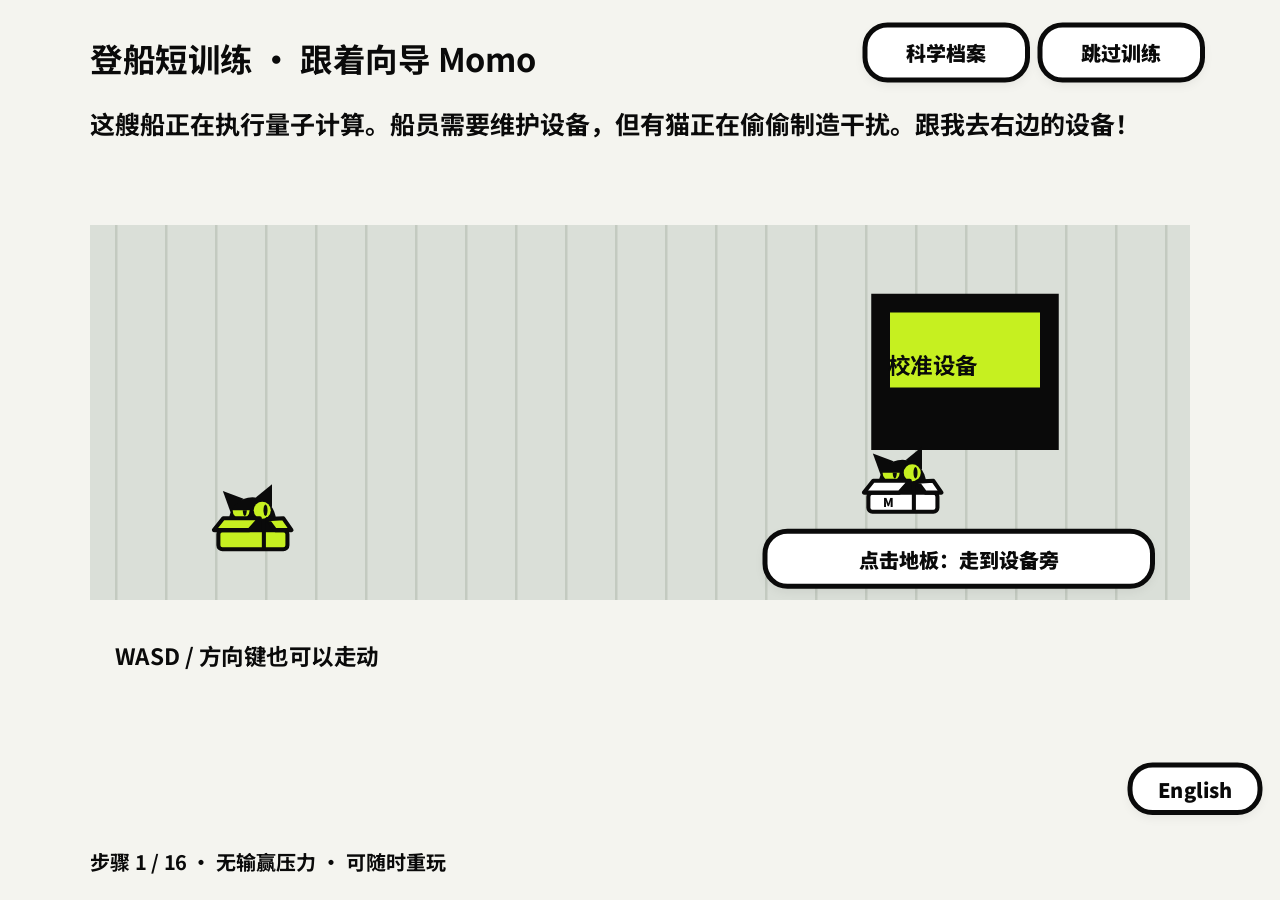
==== commit 0adeed3a: "Add bilingual Kaixiang UI and English AI names" ====
--- a/kaixiang/index.html
+++ b/kaixiang/index.html
@@ -16,6 +16,6 @@
 </style>
 <h1 class="sr">开箱：太空量子猫猫局</h1>
 <canvas id="game" aria-label="开箱：太空量子猫猫局，一款量子计算主题的社交推理游戏。用键盘 WASD 或在左半屏拖动来移动，E 使用。" tabindex="0"></canvas>
-<script>"use strict";(()=>{var Mt=class{constructor(){this.offset=0;this.max=0;this.following=!0}reset(){this.offset=0,this.max=0,this.following=!0}layout(e,t){this.max=Math.max(0,e-t),this.offset=this.following?this.max:Math.min(this.offset,this.max)}move(e){this.offset=Math.max(0,Math.min(this.max,this.offset+e)),this.following=this.max-this.offset<2}latest(){this.offset=this.max,this.following=!0}};function We(s,e){return s.role==="deco"&&e.role==="deco"&&e.id!==s.id}var As=[{name:"\u96A7\u7A7F\u732B",color:"#B7B0DE",symbol:"M24 36h12v18H24z M42 32h10v22H42 M30 44h17",goal:"\u9000\u76F8\u5E72\u9635\u8425\uFF1B\u4E5D\u4EBA\u3001\u5341\u4EBA\u5C40\u5404\u4E00\u53EA\uFF0C\u4E0E\u666E\u901A\u9000\u76F8\u5E72\u732B\u5171\u540C\u83B7\u80DC\u3002",skills:"G \u539F\u5730\u51C6\u59071\u79D2\uFF0C\u968F\u673A\u62B5\u8FBE\u5176\u4ED6\u623F\u95F4\uFF1B\u79FB\u52A8\u53D6\u6D88\u4E14\u4E0D\u8017\u51B7\u5374\u3002\u5F00\u5C4020\u79D2\uFF0C\u6210\u529F\u540E50\u79D2\uFF1B\u843D\u5730\u81F3\u5C115\u79D2\u4E0D\u80FD\u5F00\u7BB1\u3002F\u7834\u574F\u3001V\u7BA1\u9053\u3001T\u7BE1\u6539\u5747\u4FDD\u7559\u3002",limit:"\u4F1A\u8BAE\u6682\u505C\u51B7\u5374\u5E76\u53D6\u6D88\u51C6\u5907\uFF1B\u64CD\u4F5C\u8BBE\u5907\u3001\u4E58\u8F66\u6216\u51FA\u5C40\u4E0D\u53EF\u96A7\u7A7F\uFF1B\u51FA\u5C40\u540E\u4ECD\u53EF\u6309F\u7834\u574F\u3002\u843D\u70B9\u4E0D\u91CD\u53E0\u89D2\u8272\uFF0C\u9644\u8FD1\u73A9\u5BB6\u80FD\u770B\u89C1\u77ED\u6682\u6CE2\u7EB9\u3002\u771F\u5B9E\u91CF\u5B50\u96A7\u7A7F\u4E0D\u7B49\u4E8E\u4EFB\u610F\u77AC\u95F4\u4F20\u9001\u3002",practice:[{label:"G \u96A7\u7A7F\u4E0E\u843D\u5730\u4FDD\u62A4\u7EC3\u4E60",step:15}]},{name:"\u8239\u5458\u732B",color:"#B4E968",symbol:"M25 39h22v14H25z M29 39v-5h14v5 M32 46l3 3 7-7",goal:"\u5B8C\u6210\u8BA1\u7B97\u4E14\u4FDD\u771F\u5EA6\u8FBE\u5230\u8BA2\u5355\u8981\u6C42\uFF0C\u6216\u627E\u51FA\u5168\u90E8\u9000\u76F8\u5E72\u732B\u3002",skills:"WASD \u79FB\u52A8\uFF0CE \u64CD\u4F5C\uFF0CM \u5730\u56FE\uFF1B\u6821\u51C6\u6062\u590D 3 \u70B9\u4FDD\u771F\u5EA6\uFF0C\u91CF\u5B50\u95E8\u4EFB\u52A1\u63A8\u8FDB\u8BA1\u7B97\u3002\u51FA\u5C40\u540E\u4ECD\u53EF\u505A\u4EFB\u52A1\u3002",limit:"\u4EB2\u773C\u89C2\u5BDF\u662F\u7EBF\u7D22\uFF0C\u9644\u8FD1\u51FA\u73B0\u8FC7\u5E76\u4E0D\u80FD\u8BC1\u660E\u5236\u9020\u4E86\u5F02\u5E38\u3002",practice:[{label:"\u8DDF\u968F\u5411\u5BFC\u4E0E\u64CD\u4F5C\u8BBE\u5907",step:0},{label:"\u89C2\u5BDF\u5F02\u5E38\u4E0E\u4F1A\u8BAE\u53D1\u8A00",step:2},{label:"\u7A33\u5B9A\u5B50\u7AD9\u6821\u9A8C",step:5}]},{name:"\u6821\u51C6\u5E08",color:"#FFD477",symbol:"M25 44h22 M29 37v14 M42 37v14 M27 40h4 M40 48h4",goal:"\u8239\u5458\u4E13\u804C\uFF1A\u4E0E\u8239\u5458\u5171\u540C\u83B7\u80DC\uFF0C\u4F18\u5148\u7EF4\u62A4\u8BBE\u5907\u3002",skills:"\u6821\u51C6\u6062\u590D 6 \u70B9\u4FDD\u771F\u5EA6\uFF08\u6700\u9AD8 100\uFF09\uFF1B\u666E\u901A\u6545\u969C\u4FEE\u590D\u9700 1.7 \u79D2\uFF0C\u666E\u901A\u8239\u5458\u9700 2.5 \u79D2\u3002",limit:"\u4E0D\u662F\u6240\u6709\u4EFB\u52A1\u90FD\u6062\u590D\u4FDD\u771F\u5EA6\uFF0C\u4E5F\u6CA1\u6709\u67E5\u8EAB\u4EFD\u6280\u80FD\u3002",practice:[{label:"\u6821\u51C6\u65CB\u94AE\u4E0E\u6062\u590D\u4FDD\u771F\u5EA6",step:9}]},{name:"\u89E3\u7801\u732B",color:"#C7B0FF",symbol:"M25 36v16h22 M30 47v-5 M36 47V37 M42 47v-8",goal:"\u8239\u5458\u4E13\u804C\uFF1A\u7ED3\u5408\u516C\u5F00\u8BB0\u5F55\u63A8\u65AD\u5ACC\u7591\uFF0C\u4E0E\u8239\u5458\u5171\u540C\u83B7\u80DC\u3002",skills:"\u4F1A\u8BAE\u4E2D\u7684\u89E3\u7801\u9762\u677F\u4EC5\u672C\u4EBA\u53EF\u89C1\uFF0C\u6BD4\u8F83\u4E0D\u540C\u73A9\u5BB6\u7684\u5ACC\u7591\u6BD4\u4F8B\u3002",limit:"\u6982\u7387\u662F\u63A8\u65AD\uFF0C\u4E0D\u662F\u8EAB\u4EFD\u8BA4\u8BC1\u3002\u522B\u4EBA\u80FD\u5192\u5145\u89E3\u7801\u732B\uFF0C\u8C0E\u62A5\u6570\u5B57\u3002",practice:[{label:"\u8BFB\u53D6\u516C\u5F00\u6821\u9A8C\u8BB0\u5F55",step:5},{label:"\u79C1\u4EBA\u89E3\u7801\u4E0E\u65C1\u89C2\u8005\u89C6\u89D2",step:7},{label:"\u8FA8\u8BA4\u5047\u89E3\u7801\u58F0\u660E",step:8}]},{name:"\u5DE1\u68C0\u732B",color:"#83D5F6",symbol:"M39 34a10 10 0 1 0 0 20a10 10 0 1 0 0-20 M39 44l7-7 M28 54l-5 5",goal:"\u8239\u5458\u4E13\u804C\uFF1A\u5BFB\u627E\u8BBE\u5907\u6545\u969C\u3001\u5F15\u5BFC\u7EF4\u4FEE\uFF0C\u4E0E\u8239\u5458\u5171\u540C\u83B7\u80DC\u3002",skills:"Q \u539F\u5730\u626B\u63CF 2 \u79D2\uFF1A\u5F53\u524D\u53CA\u76F4\u63A5\u76F8\u90BB\u623F\u95F4\uFF08\u542B\u4F20\u8F93\u901A\u9053\uFF09\u3002\u5F00\u5C40\u51B7\u5374 15 \u79D2\uFF0C\u5B8C\u6210\u540E 35 \u79D2\uFF1B\u79FB\u52A8\u4E2D\u65AD\u4E0D\u6D88\u8017\u51B7\u5374\u3002\u7ED3\u679C\u4EC5\u672C\u4EBA\u53EF\u89C1\uFF0C\u5730\u56FE\u6807\u8BB0 8 \u79D2\uFF0C\u62A5\u544A\u8FDB\u5165\u89C2\u5BDF\u8BB0\u5F55\u3002",limit:"\u4E0D\u663E\u793A\u732B\u7684\u4F4D\u7F6E\u6216\u8EAB\u4EFD\uFF0C\u4E0D\u68C0\u6D4B\u7A33\u5B9A\u5B50\u7BE1\u6539\u3002\u7EC4\u4F1A\u4E2D\u65AD\u626B\u63CF\u5E76\u6682\u505C\u51B7\u5374\uFF1B\u51FA\u5C40\u540E\u4E0D\u53EF\u626B\u63CF\u3002",practice:[{label:"Q \u626B\u63CF\u3001\u4E2D\u65AD\u4E0E\u79C1\u4EBA\u62A5\u544A",step:12}]},{name:"\u9000\u76F8\u5E72\u732B",color:"#FF9FC5",symbol:"M39 32l-12 14h10l-4 13 14-17H37z",goal:"\u8BA9\u5B58\u6D3B\u9000\u76F8\u5E72\u732B\u4EBA\u6570\u8FBE\u5230\u8239\u5458\u6570\u3001\u8017\u5C3D\u4FDD\u771F\u5EA6\u3001\u8BA9\u7D27\u6025\u5371\u673A\u8D85\u65F6\uFF0C\u6216\u8BA9\u8BA1\u7B97\u5728\u4F4E\u4E8E\u8BA2\u5355\u9608\u503C\u65F6\u7ED3\u675F\u3002",skills:"Q \u9760\u8FD1\u53EF\u89C1\u8239\u5458\u5E76\u7B49\u5F85\u51B7\u5374\u540E\u5F00\u7BB1\uFF1BF \u9009\u62E9\u7834\u574F\uFF1BV \u9760\u8FD1\u5165\u53E3\u7A7F\u68AD\u7BA1\u9053\uFF1BT \u5728\u7A33\u5B9A\u5B50\u7AD9\u7BE1\u6539\u4E00\u6B21\u540E\u7EED\u8BFB\u51FA\u3002",limit:"\u88AB\u6295\u51FA\u540E\u53EF\u4F5C\u4E3A\u5E7D\u7075\u79FB\u52A8\u548C\u6309F\u7834\u574F\uFF0C\u5171\u4EAB\u9635\u8425\u7834\u574F\u51B7\u5374\uFF1B\u4E0D\u80FD\u5F00\u7BB1\u3001\u7BA1\u9053\u3001\u6295\u7968\u3002\u4E0D\u80FD\u5F00\u7BB1\u961F\u53CB\uFF1B\u884C\u52A8\u53EF\u80FD\u7559\u4E0B\u7EBF\u7D22\u3002\u6E38\u620F\u4E2D\u7684\u9000\u76F8\u5E72\u662F\u62DF\u4EBA\u9690\u55BB\uFF0C\u771F\u5B9E\u7269\u7406\u8FC7\u7A0B\u6CA1\u6709\u6076\u610F\u3002",practice:[{label:"F \u7834\u574F\u6F14\u7EC3\u4E0E\u6280\u80FD\u4ECB\u7ECD",step:10},{label:"Q \u5F00\u7BB1\uFF1A\u8DDD\u79BB\u4E0E\u51B7\u5374",step:11},{label:"\u7A33\u5B9A\u5B50\u8BFB\u51FA\u4E0E\u7BE1\u6539\u98CE\u9669",step:5}]}];function Le(s){let e=document.createElement("span");return e.className="rb-logo",e.setAttribute("aria-hidden","true"),e.innerHTML=`<svg viewBox="0 0 72 72" width="96" height="96" fill="none" xmlns="http://www.w3.org/2000/svg"><rect x="4" y="4" width="64" height="64" rx="16" fill="${s.color}" stroke="#202723" stroke-width="3"/><path d="M18 31V14l13 8h10l13-8v17l-6 9H24z" fill="#202723"/><path d="M25 28h7m8 0h7" stroke="#D1F443" stroke-width="4"/><rect x="17" y="33" width="38" height="28" rx="5" fill="${s.color}" stroke="#202723" stroke-width="3"/><path d="${s.symbol}" stroke="#202723" stroke-width="3" stroke-linejoin="round"/></svg>`,e}function St(s){if(document.getElementById("catNotebook"))return;let e=document.createElement("dialog");e.id="catNotebook",e.setAttribute("aria-label","\u89D2\u8272\u672C\u672C"),e.style.cssText="width:min(800px,90vw);max-height:85vh;box-sizing:border-box;overflow:auto;background:#f4f5ef;color:#141414;border:4px solid #141414;border-radius:18px;font:16px/1.7 sans-serif;padding:24px";let t=document.createElement("style");t.textContent="#catNotebook .rb-grid{display:grid;grid-template-columns:repeat(auto-fit,minmax(130px,1fr));gap:16px} #catNotebook button{font:inherit;color:#202723;cursor:pointer;border:2px solid #202723;border-radius:12px;background:white;padding:12px 18px} #catNotebook button:focus-visible{outline:4px solid #258577;outline-offset:3px} #catNotebook button:hover{background:#e7f0df} #catNotebook .rb-card{display:flex;align-items:center;flex-direction:column;gap:10px;padding:22px 12px;box-shadow:0 4px 0 #c5ccbd} #catNotebook .rb-logo{display:block;line-height:0} #catNotebook .rb-actions{display:flex;gap:12px;flex-wrap:wrap} #catNotebook .rb-note{padding:12px;background:#e7eadf;border-radius:10px} #catNotebook h2{margin:0 0 16px;outline:none} #catNotebook h3{margin-bottom:4px}",e.append(t);let i=document.createElement("div");e.append(i);let n=(h,d)=>{let f=document.createElement("button");return f.textContent=h,f.onclick=d,f},o=()=>{e.scrollTop=0;let h=i.querySelector("h2");h&&(h.tabIndex=-1,h.focus({preventScroll:!0}))},r=()=>{i.replaceChildren();let h=document.createElement("h2");h.textContent="\u89D2\u8272\u672C\u672C",i.append(h);let d=document.createElement("div");d.className="rb-grid";for(let f of As){let m=n(f.name,()=>a(f));m.className="rb-card",m.prepend(Le(f)),d.append(m)}i.append(d),o()},a=h=>{i.replaceChildren(),i.append(n("\u2190 \u8FD4\u56DE\u5168\u90E8\u89D2\u8272",r),Le(h));let d=document.createElement("h2");d.textContent=h.name,i.append(d);for(let[u,p]of[["\u83B7\u80DC\u76EE\u6807",h.goal],["\u6280\u80FD\u4E0E\u64CD\u4F5C",h.skills],["\u7EBF\u7D22\u8FB9\u754C",h.limit]]){let y=document.createElement("h3");y.textContent=u;let k=document.createElement("p");k.textContent=p,i.append(y,k)}let f=document.createElement("h3");f.textContent="\u52A8\u624B\u7EC3\u4E60",i.append(f);let m=document.createElement("div");m.className="rb-actions";for(let u of h.practice){let p=n("\u25B6 "+u.label,()=>{s&&(e.close(),s(u.step))});p.disabled=!s,m.append(p)}i.append(m);let c=document.createElement("p");c.className="rb-note",c.textContent=s?"\u7EC3\u4E60\u4F7F\u7528\u72EC\u7ACB\u6F14\u7EC3\u72B6\u6001\uFF0C\u4E0D\u6D88\u8017\u6B63\u5F0F\u5BF9\u5C40\u6280\u80FD\u3002":"\u5F53\u524D\u6B63\u5728\u5BF9\u5C40\u4E2D\u3002\u8FD4\u56DE\u4E3B\u83DC\u5355\u540E\u5373\u53EF\u8FDB\u5165\u7EC3\u4E60\uFF0C\u907F\u514D\u4E2D\u9014\u9000\u51FA\u5F71\u54CD\u5176\u4ED6\u73A9\u5BB6\u3002",i.append(c),o()},l=n("\u5173\u95ED\u89D2\u8272\u672C\u672C",()=>e.close());l.style.marginTop="24px",e.append(l);for(let h of["keydown","keyup"])e.addEventListener(h,d=>d.stopPropagation());e.onclose=()=>e.remove(),document.body.append(e),e.showModal(),r()}function Ps(s,e){let t=0;for(let n of e)s.members.includes(n)&&t++;if(s.kind==="stab"){let n=s.lowFid?.3:.08;return t%2===s.parity?1-n:n}let i=t>0;return s.success?i?.45:s.lowFid?.6:.98:i?.55:s.lowFid?.4:.02}function xs(s,e){let t=[],i=(n,o)=>{if(o.length===e){t.push(o.slice());return}for(let r=n;r<s.length;r++)o.push(s[r]),i(r+1,o),o.pop()};return i(0,[]),t}function X(s,e,t,i,n){let o=[];for(let h=0;h<s;h++)i.has(h)||o.push(h);let r=Math.min(e,o.length),a=new Array(s).fill(0);if(r===0)return a;let l=0;for(let h of xs(o,r)){let d=1;if(n)for(let f of h)d*=n[f];for(let f of t)d*=Ps(f,h);l+=d;for(let f of h)a[f]+=d}if(l<=0)return a;for(let h=0;h<s;h++)a[h]/=l;return a}var Ot="qcat.training.v6",mt=class{constructor(){this.step=0;this.mistTime=0;this.mistDone=!1;this.tunnelLock=0;this.x=170;this.guideX=260;this.target=null;this.tune=0;this.note="";this.archive=!1;this.measured=!1;this.decoderView=!0;this.specialistDone=!1;this.sabotageDone=!1;this.decoNear=!1;this.decoReady=!1;this.opened=!1;this.scanTime=-1;this.scanDone=!1}mistDemo(){this.step===15&&!this.mistDone&&(this.mistTime=1,this.mistDone=!0,this.note="\u6B63\u5728\u51C6\u5907\u96A7\u7A7F\uFF1A\u4FDD\u6301\u539F\u57301\u79D2\uFF0C\u79FB\u52A8\u4F1A\u53D6\u6D88\u3002")}startScan(){this.step===12&&!this.scanDone&&this.scanTime<0&&(this.scanTime=0,this.note="\u4FDD\u6301\u539F\u5730 2 \u79D2\uFF1B\u79FB\u52A8\u4F1A\u4E2D\u65AD\uFF0C\u4E0D\u6D88\u8017\u6280\u80FD\u51B7\u5374\u3002")}cancelScan(){this.step===12&&this.scanTime>=0&&(this.scanTime=-1,this.note="\u5DE1\u68C0\u5DF2\u4E2D\u65AD\uFF0C\u6CA1\u6709\u6D88\u8017\u51B7\u5374\u3002\u6309 Q \u518D\u8BD5\u4E00\u6B21\u3002")}readScan(){this.step===12&&this.scanDone&&(this.step=13,this.note="\u62A5\u544A\u53EA\u5C5E\u4E8E\u4F60\uFF0C\u53EF\u4EE5\u5728\u4F1A\u8BAE\u4E2D\u8F6C\u8FF0\uFF1B\u522B\u4EBA\u4E0D\u80FD\u6253\u5F00\u4F60\u7684\u79C1\u4EBA\u5DE1\u68C0\u9762\u677F\u3002")}interpretScan(e){if(this.step===13){if(!e){this.note="\u626B\u63CF\u53EA\u68C0\u6D4B\u8BBE\u5907\u72B6\u6001\uFF0C\u65E0\u6CD5\u8BC6\u522B\u574F\u732B\uFF0C\u4E5F\u65E0\u6CD5\u68C0\u6D4B\u7A33\u5B9A\u5B50\u7BE1\u6539\u3002";return}this.step=15,this.note="\u4F53\u9A8C\u96A7\u7A7F\u540E\u5B8C\u6210\u8EAB\u4EFD\u8BAD\u7EC3\uFF01\u6309 B \u6216\u6253\u5F00\u89D2\u8272\u672C\u672C\uFF0C\u53EF\u968F\u65F6\u67E5\u76EE\u6807\u4E0E\u6280\u80FD\u3002"}}key(e){this.archive||(this.step===9&&((e==="ArrowLeft"||e==="a")&&(this.tune=Math.max(0,this.tune-1)),(e==="ArrowRight"||e==="d")&&(this.tune=Math.min(4,this.tune+1)),e==="e"&&this.specialistCalibrate()),this.step===15&&e==="g"&&this.mistDemo(),this.step===15&&["w","a","s","d","ArrowUp","ArrowDown","ArrowLeft","ArrowRight"].includes(e)&&this.mistTime>0&&(this.mistTime=0,this.mistDone=!1,this.note="\u79FB\u52A8\u5DF2\u53D6\u6D88\u51C6\u5907\uFF0C\u4E0D\u6D88\u8017\u51B7\u5374\u3002\u6309 G \u91CD\u8BD5\u3002"),this.step===15&&e==="q"&&(this.note=this.tunnelLock>0?"\u843D\u5730\u4FDD\u62A4\u4E2D\uFF0C\u4E0D\u80FD\u5F00\u7BB1\u3002":"\u6B63\u5F0F\u5C40\u4ECD\u9700\u6EE1\u8DB3\u8DDD\u79BB\u548C\u539F\u6709\u5F00\u7BB1\u51B7\u5374\u3002"),this.step===10&&e==="f"&&this.sabotageDemo(),this.step===11&&e==="q"&&this.openDemo(),this.step===12&&e==="q"&&this.startScan(),this.step===12&&["w","a","s","d","ArrowUp","ArrowDown","ArrowLeft","ArrowRight"].includes(e)&&this.cancelScan())}specialistCalibrate(){if(!(this.step!==9||this.specialistDone)){if(this.tune!==2){this.note="\u5148\u628A\u4FE1\u53F7\u8C03\u5230\u7EFF\u8272\u523B\u5EA6\uFF0C\u518D\u786E\u8BA4\u6821\u51C6\u3002";return}this.specialistDone=!0,this.note="\u6821\u51C6\u5E08\u8BA9\u4FDD\u771F\u5EA6\u4ECE 60 \u56DE\u5230 66\uFF1B\u666E\u901A\u8239\u5458\u540C\u7C7B\u6821\u51C6\u56DE\u5230 63\u3002\u6700\u9AD8\u90FD\u662F 100\u3002"}}nextRole(){this.step===9&&this.specialistDone&&(this.step=10,this.note="\u8FD9\u91CC\u53EA\u662F\u8EAB\u4EFD\u6F14\u7EC3\uFF0C\u4E0D\u4F1A\u7834\u574F\u6B63\u5F0F\u5BF9\u5C40\u3002")}sabotageDemo(){this.step===10&&!this.sabotageDone&&(this.sabotageDone=!0,this.note="\u706F\u53D8\u7EA2\uFF0C\u566A\u58F0\u52A0\u5267\uFF01\u6B63\u5F0F\u5BF9\u5C40\u6309 F \u9009\u62E9\u7834\u574F\uFF1B\u6280\u80FD\u6709\u51B7\u5374\uFF0C\u4E0D\u80FD\u8FDE\u7EED\u4F7F\u7528\u3002")}nextDeco(){this.step===10&&this.sabotageDone&&(this.step=11,this.note="\u8BD5\u8BD5\u9760\u8FD1\u8BAD\u7EC3\u7EB8\u7BB1\uFF0C\u5E76\u8BA9\u6A21\u62DF\u51B7\u5374\u7ED3\u675F\u3002\u65E0\u9700\u771F\u7684\u7B49\u5F85\u3002")}openDemo(){if(!(this.step!==11||this.opened)){if(!this.decoNear){this.note="\u8DDD\u79BB\u592A\u8FDC\u3002\u5148\u9760\u8FD1\uFF0C\u6B63\u5F0F\u5BF9\u5C40\u8FD8\u9700\u8981\u76EE\u6807\u5728\u89C6\u7EBF\u5185\u3002";return}if(!this.decoReady){this.note="Q \u6280\u80FD\u8FD8\u5728\u51B7\u5374\uFF0C\u8BF7\u5148\u8BA9\u6A21\u62DF\u51B7\u5374\u7ED3\u675F\u3002";return}this.opened=!0,this.decoReady=!1,this.note="\u7EB8\u7BB1\u6253\u5F00\u4E86\uFF01\u6B63\u5F0F\u5BF9\u5C40\u4F1A\u7559\u4E0B\u53EF\u62A5\u544A\u7684\u5F02\u5E38\uFF0C\u6280\u80FD\u91CD\u65B0\u51B7\u5374\u3002\u51FA\u5C40\u8239\u5458\u4ECD\u53EF\u4F5C\u4E3A\u5E7D\u7075\u7EE7\u7EED\u4EFB\u52A1\u3002"}}finishRoles(){this.step===11&&this.opened&&(this.step=12,this.note="\u6700\u540E\u4F53\u9A8C\u5DE1\u68C0\u732B\uFF1A\u53D1\u73B0\u6545\u969C\uFF0C\u4E0D\u76F4\u63A5\u5BFB\u627E\u574F\u732B\u3002")}probabilities(){return X(6,1,[{kind:"stab",members:[1,2],parity:1,lowFid:!1}],new Set([0]))}measure(){this.step===5&&(this.measured=!0,this.note="\u672C\u6B21\u793A\u4F8B\uFF1A\u5728\u573A\u84DD\u732B\u3001\u7D2B\u732B\uFF0C\u8BFB\u51FA\u201C\u5947\u201D\u3002\u6D88\u8017 2 \u70B9\u4FDD\u771F\u5EA6\uFF1B\u7ED3\u679C\u5728\u4E0B\u4E00\u6B21\u7EC4\u4F1A\u516C\u5F00\u3002")}interpret(e){if(!(this.step!==5||!this.measured)){if(!e){this.note="\u201C\u5076\u201D\u4E5F\u53EF\u80FD\u6709\u4E24\u53EA\uFF1B\u201C\u5947\u201D\u53EA\u8BF4\u660E\u6574\u4F53\u5947\u5076\uFF0C\u4E0D\u80FD\u76F4\u63A5\u70B9\u540D\u67D0\u53EA\u732B\u3002";return}this.step=6,this.note="\u4F4E\u4FDD\u771F\u5EA6\u6216\u8BFB\u51FA\u88AB\u7BE1\u6539\u65F6\uFF0C\u6821\u9A8C\u4E5F\u53EF\u80FD\u51FA\u9519\u3002\u8981\u4EA4\u53C9\u6BD4\u8F83\u591A\u6761\u8BB0\u5F55\u3002"}}readDecoder(){this.step===6&&(this.step=7,this.note="\u8FD9\u4E9B\u6BD4\u4F8B\u4F7F\u7528\u6B63\u5F0F\u6E38\u620F\u540C\u4E00\u4E2A\u89E3\u7801\u51FD\u6570\u8BA1\u7B97\uFF1B\u662F\u63A8\u65AD\uFF0C\u4E0D\u662F\u8EAB\u4EFD\u9274\u5B9A\u3002")}compareClaim(){this.step===7&&!this.decoderView&&(this.step=8,this.note="\u4E0B\u9762\u662F\u73A9\u5BB6\u7684\u53E3\u5934\u58F0\u660E\uFF0C\u7CFB\u7EDF\u6CA1\u6709\u8BA4\u8BC1\u5176\u8EAB\u4EFD\u6216\u6570\u5B57\u3002")}judgeClaim(e){if(this.step===8){if(!e){this.note="\u4EFB\u4F55\u73A9\u5BB6\u90FD\u80FD\u81EA\u79F0\u89E3\u7801\u732B\u3002\u4E0D\u80FD\u628A\u53E3\u5934\u62A5\u544A\u5F53\u4F5C\u7CFB\u7EDF\u8BA4\u8BC1\u3002";return}this.step=9,this.tune=0,this.note="\u63A5\u4E0B\u6765\u4F53\u9A8C\u4E24\u79CD\u8EAB\u4EFD\uFF1A\u6821\u51C6\u5E08\u548C\u9000\u76F8\u5E72\u732B\u3002"}}tick(e,t){if(this.archive)return;if(this.step===15&&(this.tunnelLock=Math.max(0,this.tunnelLock-e),this.mistTime>0&&(this.mistTime=Math.max(0,this.mistTime-e),this.mistTime===0&&(this.tunnelLock=5,this.note="\u5DF2\u5230\u8FBE\u53E6\u4E00\u4E2A\u623F\u95F4\uFF01\u843D\u57305\u79D2\u4E0D\u80FD\u5F00\u7BB1\uFF0C\u6B63\u5F0F\u5C40\u6280\u80FD\u8FDB\u516550\u79D2\u51B7\u5374\u3002"))),this.step===12&&this.scanTime>=0&&!this.scanDone){if(t){this.cancelScan();return}this.scanTime+=e,this.scanTime>=2&&(this.scanDone=!0,this.scanTime=-1,this.note="02:15 \u5DE1\u68C0\uFF1A\u51B7\u5374\u533A\u8FD0\u884C\u5F02\u5E38\uFF1B\u63A7\u5236\u5BA4\u6682\u672A\u68C0\u6D4B\u5230\u5F02\u5E38\u3002\u5DF2\u5B58\u5165\u79C1\u4EBA\u89C2\u5BDF\u8BB0\u5F55\uFF08\u8BAD\u7EC3\u793A\u4F8B\uFF09\u3002");return}if(this.step!==0)return;this.guideX=Math.min(690,this.guideX+e*110);let i=t||(this.target===null?0:Math.sign(this.target-this.x)),n=this.target===null||t?1/0:Math.abs(this.target-this.x);this.x=Math.max(100,Math.min(730,this.x+i*Math.min(e*180,n))),this.x>=630&&this.guideX>=680&&(this.step=1,this.note="")}calibrate(){if(this.step===1){if(this.tune!==2){this.note="\u8FD8\u6CA1\u5BF9\u9F50\uFF1A\u628A\u6307\u9488\u8C03\u5230\u4E2D\u95F4\u7684\u7EFF\u8272\u523B\u5EA6\u3002";return}this.step=2,this.note="\u8BBE\u5907\u6062\u590D\u4E86\uFF01\u73B0\u5728\u7559\u610F\u65C1\u8FB9\u53D1\u751F\u4E86\u4EC0\u4E48\u3002"}}observe(){this.step===2&&(this.step=3,this.note="")}report(e){this.step===3&&(this.note=e?"\u5F88\u597D\uFF01\u8FD9\u662F\u4EB2\u773C\u89C2\u5BDF\u3002\u9644\u8FD1\u51FA\u73B0\u8FC7\uFF0C\u4E0D\u7B49\u4E8E\u5236\u9020\u4E86\u5F02\u5E38\u3002":"\u8FD9\u53EA\u662F\u731C\u6D4B\u3002\u5148\u8BF4\u51FA\u81EA\u5DF1\u771F\u6B63\u770B\u5230\u7684\u4E8B\u60C5\u3002",e&&(this.step=4))}vote(e){if(this.step===4){if(!e){this.note="\u8FD9\u6B21\u8BC1\u636E\u8FD8\u4E0D\u591F\u3002\u53EF\u4EE5\u6682\u7F13\u6295\u7968\uFF0C\u7EE7\u7EED\u89C2\u5BDF\u3002";return}this.step=5,this.note="\u5148\u522B\u6025\u7740\u731C\u8EAB\u4EFD\u3002\u8DDF Momo \u770B\u770B\u7A33\u5B9A\u5B50\u7AD9\u80FD\u63D0\u4F9B\u4EC0\u4E48\u7EBF\u7D22\u3002"}}};var Ct=class{constructor(){this.records=new Map;this.seen=new Map;this.alarm=!1;this.next=0}add(e,t,i){let n=this.records.get(t.id)||[];n.push({t:Math.floor(e.t),text:i}),this.records.set(t.id,n.slice(-40))}tick(e){var i;if(e.phase!=="play"||e.t<this.next)return;this.next=e.t+1;let t=!!(e.sab.global||e.sab.decay||e.sab.blind||e.sab.twoStep);for(let n of e.cats.filter(o=>o.state==="alive")){for(let o of e.cats){if(o.id===n.id||o.state!=="alive"||!e.canSee(n,o))continue;let r=e.catRoom(o),a=`${n.id}:${o.id}:${r}`;e.t-((i=this.seen.get(a))!=null?i:-100)>25&&(this.add(e,n,`\u6211\u5728${e.roomName(r)}\u770B\u5230\u8FC7${o.name}\u3002`),this.seen.set(a,e.t))}if(t&&!this.alarm){let o=e.catRoom(n),r=e.map.passages.filter(a=>a.a===o||a.b===o).map(a=>e.roomName(a.a===o?a.b:a.a));this.add(e,n,`\u6211\u6536\u5230\u5F02\u5E38\u8B66\u62A5\u65F6\u5728${e.roomName(o)}\u3002${r.length?"\u5730\u56FE\u6807\u6CE8\u8FD9\u91CC\u901A\u5F80"+r.join("\u3001")+"\u3002":"\u5F53\u65F6\u5728\u901A\u9053\u91CC\u3002"}\u8FD9\u4E0D\u8BF4\u660E\u8C01\u5236\u9020\u4E86\u5F02\u5E38\u3002`)}}this.alarm=t}repair(e,t){for(let i of t){let n=t.filter(o=>o.id!==i.id&&e.canSee(i,o));this.add(e,i,n.length?`\u6211\u4E0E\u4EB2\u773C\u770B\u5230\u7684${n.map(o=>o.name).join("\u3001")}\u4E00\u8D77\u4FEE\u597D\u4E86\u8BBE\u5907\u3002`:"\u6211\u53C2\u4E0E\u4FEE\u597D\u4E86\u8BBE\u5907\uFF1B\u6CA1\u6709\u770B\u89C1\u5176\u4ED6\u7EF4\u4FEE\u8005\u3002")}}};function At(s){return typeof s=="string"?s.replace(/[\u0000-\u001f\u007f]/g," ").trim().slice(0,160):""}function $e(s){if(s.phase!=="meeting"||document.getElementById("catNotebook"))return;let e=document.createElement("dialog");e.id="catNotebook",e.style.cssText="width:min(760px,90vw);max-height:85vh;overflow:auto;background:#f4f5ef;color:#141414;border:4px solid #141414;border-radius:16px;font:16px/1.6 sans-serif;padding:22px",e.innerHTML='<h2>\u6211\u7684\u89C2\u5BDF\u8BB0\u5F55 / \u4F1A\u8BAE\u53D1\u8A00</h2><p>\u8BB0\u5F55\u4EC5\u81EA\u5DF1\u53EF\u89C1\uFF1B\u70B9\u51FB\u586B\u5165\u8349\u7A3F\uFF0C\u518D\u53D1\u9001\u3002\u73A9\u5BB6\u53D1\u8A00\u4E0D\u662F\u7CFB\u7EDF\u8BA4\u8BC1\u3002\u6BCF\u6B21\u4F1A\u8BAE\u5171\u53EF\u53D1\u8A00 4 \u6B21\uFF0C\u6BCF\u6761\u6700\u591A 160 \u5B57\u3002</p><div class="notes"></div><label>\u8F93\u5165\u53D1\u8A00<textarea maxlength="160" rows="3" aria-label="\u8F93\u5165\u4F1A\u8BAE\u53D1\u8A00" style="display:block;width:95%;font:inherit;padding:8px"></textarea></label><p>\u5355\u4EBA AI \u4E0D\u7406\u89E3\u81EA\u7531\u6587\u5B57\u7684\u8BED\u4E49\uFF1B\u539F\u6709\u5FEB\u6377\u6307\u8BA4\u4ECD\u53EF\u7528\u4E8E\u5F71\u54CD AI \u5224\u65AD\u3002</p><p class="status" role="status"></p><button class="send">\u53D1\u9001\u53D1\u8A00</button> <button class="close">\u5173\u95ED</button>';let t=e.querySelector("textarea"),i=e.querySelector(".status"),n=e.querySelector(".send");for(let a of(s.observations.records.get(s.player.id)||[]).slice().reverse()){let l=document.createElement("button");l.textContent=`[${Math.floor(a.t/60)}:${String(a.t%60).padStart(2,"0")}] ${a.text}`,l.style.cssText="display:block;text-align:left;margin:8px 0;padding:10px;width:100%;background:white;border:2px solid #222",l.onclick=()=>{t.value=`${l.textContent}`.slice(0,160),t.focus()},e.querySelector(".notes").append(l)}e.querySelector(".notes").children.length||(e.querySelector(".notes").textContent="\u8FD8\u6CA1\u6709\u89C2\u5BDF\u8BB0\u5F55\u3002\u63A2\u7D22\u65F6\u4F1A\u81EA\u52A8\u8BB0\u5F55\u89C6\u91CE\u5185\u9047\u5230\u7684\u732B\u3002");function o(){var l;if(s.phase!=="meeting"){e.open&&e.close();return}let a=s.meeting;n.disabled=s.phase!=="meeting"||(a==null?void 0:a.phase)!=="discuss"||((l=s.player)==null?void 0:l.state)!=="alive"||a.playerSaid>=4,i.textContent=n.disabled?"\u5F53\u524D\u4E0D\u80FD\u53D1\u8A00\uFF1A\u9700\u5728\u5B58\u6D3B\u72B6\u6001\u7684\u4F1A\u8BAE\u8BA8\u8BBA\u9636\u6BB5\uFF0C\u4E14\u4ECD\u6709\u53D1\u8A00\u6B21\u6570\u3002":`\u8FD8\u53EF\u53D1\u8A00 ${4-a.playerSaid} \u6B21\uFF1BEnter \u53D1\u9001\uFF0CShift+Enter \u6362\u884C\u3002`}n.onclick=()=>{if(o(),n.disabled)return;let a=At(t.value);if(!a){i.textContent="\u8BF7\u5148\u8F93\u5165\u5185\u5BB9\u3002";return}s.playerSay({k:"text",text:a}),t.value="",o()},t.onkeydown=a=>{a.key==="Enter"&&!a.shiftKey&&!a.isComposing&&(a.preventDefault(),n.click())};for(let a of["keydown","keyup"])e.addEventListener(a,l=>l.stopPropagation());e.querySelector(".close").onclick=()=>e.close();let r=setInterval(o,250);e.onclose=()=>{clearInterval(r),e.remove()},document.body.append(e),o(),e.showModal()}function ze(s,e,t){if(!s||s.hops!==e.hops||Math.hypot(e.x-s.x,e.y-s.y)>150)return{...e};let i=Math.max(0,Math.min(1,t));return{x:s.x+(e.x-s.x)*i,y:s.y+(e.y-s.y)*i,hops:e.hops}}var b="#0A0A0A",M="#FFFFFF",z="#F4F4EF",ut="#EFEFEA",w="#C6F020",v="#FF2E88",P="#5B5B55",Ts='"Noto Sans SC","PingFang SC","Microsoft YaHei","Hiragino Sans GB",sans-serif';function x(s,e=700){return`${e} ${s}px ${Ts}`}function C(s,e,t,i,n,o){let r=Math.max(0,Math.min(o,i/2,n/2));s.beginPath(),s.moveTo(e+r,t),s.lineTo(e+i-r,t),s.arcTo(e+i,t,e+i,t+r,r),s.lineTo(e+i,t+n-r),s.arcTo(e+i,t+n,e+i-r,t+n,r),s.lineTo(e+r,t+n),s.arcTo(e,t+n,e,t+n-r,r),s.lineTo(e,t+r),s.arcTo(e,t,e+r,t,r),s.closePath()}function _(s,e){s.beginPath(),s.moveTo(e[0],e[1]);for(let t=2;t<e.length;t+=2)s.lineTo(e[t],e[t+1]);s.closePath()}function D(s,e,t,i,n){var r,a,l,h;let o=i/200;s.save(),s.globalAlpha=(r=n.alpha)!=null?r:1,s.translate(e,t),s.scale(o*((a=n.facing)!=null?a:1),o),s.translate(-100,-166),s.fillStyle=b,_(s,[27,21,78,40,46,73]),s.fill(),_(s,[148,4,148,61,108,37]),s.fill(),s.beginPath(),s.arc(100,94,58,0,Math.PI*2),s.fill(),Ne(s,(l=n.pupil)!=null?l:b,n.squint||n.blink,n.wide),Es(s,n.color,(h=n.stroke)!=null?h:b),n.detail&&(s.save(),s.fillStyle="rgba(255,248,211,.55)",s.fillRect(120,124,16,31),s.fillStyle="#F2EAD3",C(s,147,133,24,17,2),s.fill(),s.fillStyle="#55616B",s.fillRect(151,137,15,2),s.fillRect(151,142,9,2),s.strokeStyle="rgba(30,40,50,.25)",s.lineWidth=2,s.beginPath(),s.moveTo(25,151),s.lineTo(33,155),s.moveTo(29,147),s.lineTo(36,150),s.stroke(),s.restore()),n.glyph&&(s.fillStyle=b,s.font=x(30,900),s.textAlign="center",s.textBaseline="middle",s.fillText(n.glyph,64,142)),s.restore()}function Ne(s,e,t,i){if(s.fillStyle=w,t){s.beginPath(),s.ellipse(72,70,21,5,0,0,Math.PI*2),s.fill(),s.beginPath(),s.ellipse(124,70,21,5,0,0,Math.PI*2),s.fill();return}i?(s.beginPath(),s.arc(72,68,21,0,Math.PI*2),s.fill()):(s.beginPath(),s.arc(72,68,21,0,Math.PI,!1),s.closePath(),s.fill()),s.beginPath(),s.arc(124,68,21,0,Math.PI*2),s.fill(),s.fillStyle=e,s.beginPath(),i?s.ellipse(80,68,5,14,0,0,Math.PI*2):s.ellipse(81,68,5,14,0,0,Math.PI,!1),s.fill(),s.beginPath(),s.ellipse(132,68,5,14,0,0,Math.PI*2),s.fill()}function Es(s,e,t){s.lineWidth=10,s.lineJoin="round",s.strokeStyle=t,s.fillStyle=e,C(s,16,117,170,47,10),s.fill(),s.stroke(),_(s,[5,117,28,88,118,88,92,117]),s.fill(),s.stroke(),_(s,[136,90,176,88,196,117,156,117]),s.fill(),s.stroke(),s.beginPath(),s.moveTo(128,96),s.lineTo(128,164),s.stroke()}function pt(s,e,t,i,n,o=1){let r=i/200;s.save(),s.translate(e,t),s.scale(r*o,r),s.translate(-100,-166),s.globalAlpha=.55,s.setLineDash([12,9]),s.lineWidth=7,s.strokeStyle=n,s.lineJoin="round",_(s,[27,21,78,40,46,73]),s.stroke(),_(s,[148,4,148,61,108,37]),s.stroke(),s.beginPath(),s.arc(100,94,58,Math.PI*1.12,Math.PI*1.86),s.stroke(),C(s,16,117,170,47,10),s.stroke(),_(s,[5,117,28,88,118,88,92,117]),s.stroke(),_(s,[136,90,176,88,196,117,156,117]),s.stroke(),s.setLineDash([]),s.globalAlpha=1,s.fillStyle=b,s.beginPath(),s.arc(72,68,27,0,Math.PI*2),s.arc(124,68,27,0,Math.PI*2),s.fill(),Ne(s,b),s.restore()}function J(s,e,t,i,n,o=!0){let r=i/200;s.save(),s.translate(e,t),s.scale(r,r),s.translate(-100,-166),s.fillStyle=b,_(s,[20,117,182,117,170,100,32,100]),s.fill(),s.lineWidth=10,s.lineJoin="round",s.strokeStyle=n,s.fillStyle=M,_(s,[22,117,2,72,58,62,84,117]),s.fill(),s.stroke(),_(s,[118,117,144,62,198,72,180,117]),s.fill(),s.stroke(),C(s,16,117,170,47,10),s.fill(),s.stroke(),o&&(s.fillStyle=v,s.strokeStyle=b,s.lineWidth=6,s.beginPath(),s.arc(100,36,24,0,Math.PI*2),s.fill(),s.stroke(),s.fillStyle=b,s.font=x(36,900),s.textAlign="center",s.textBaseline="middle",s.fillText("!",100,38)),s.restore()}function Oe(s,e,t,i,n=15){s.fillStyle=b,s.strokeStyle=i,s.lineWidth=3,_(s,[e,t-n,e+n,t,e,t+n,e-n,t]),s.fill(),s.stroke();let o=n*.4;s.fillStyle=w,_(s,[e,t-o,e+o,t,e,t+o,e-o,t]),s.fill()}function Ge(s,e,t,i,n=18){s.fillStyle=b,s.strokeStyle=i,s.lineWidth=3,s.beginPath(),s.arc(e,t,n,0,Math.PI*2),s.fill(),s.stroke();let o=n/18;s.strokeStyle=w,s.lineWidth=2,_(s,[e,t-9*o,e+8*o,t+5*o,e-8*o,t+5*o]),s.stroke(),s.fillStyle=w;for(let[r,a]of[[0,-9],[8,5],[-8,5]])s.beginPath(),s.arc(e+r*o,t+a*o,3.5*o,0,Math.PI*2),s.fill()}function ct(s,e,t,i,n,o,r,a){r&&(s.strokeStyle=v,s.lineWidth=4,s.beginPath(),s.arc(e,t,26+Math.sin(a*6)*3,0,Math.PI*2),s.stroke()),s.fillStyle=n,s.strokeStyle=r?v:o,s.lineWidth=5,s.beginPath(),s.arc(e,t,17,0,Math.PI*2),s.fill(),s.stroke(),s.fillStyle=r?v:o,s.font=x(15,900),s.textAlign="center",s.textBaseline="middle",s.fillText(i,e,t+1)}function Pt(s,e,t,i,n){s.fillStyle=b,C(s,e-13,t-13,26,26,8),s.fill(),s.beginPath(),s.moveTo(e-5,t+12),s.lineTo(e,t+19),s.lineTo(e+5,t+12),s.fill(),s.fillStyle=n,s.font=x(17,900),s.textAlign="center",s.textBaseline="middle",s.fillText(i,e,t+1)}function N(s,e,t){let i=[],n="";for(let o of Array.from(e)){if(o===`
-`){i.push(n),n="";continue}let r=n+o;if(s.measureText(r).width>t&&n){if("\uFF0C\u3002\u3001\uFF1B\uFF1A\uFF01\uFF1F\u300D\uFF09".includes(o)){i.push(r),n="";continue}i.push(n),n=o}else n=r}return n&&i.push(n),i}function _e(s,e,t,i,n,o){let r=(t-960)/2,a=(d,f,m,c=20)=>{s.font=x(c,700),s.fillStyle=b,s.textAlign="left",s.fillText(d,f+r,m)},l=(d,f,m,c,u)=>n(d,{x:f+r,y:m,w:c,h:44},()=>{(!e.archive||["\u79D1\u5B66\u6863\u6848","\u56DE\u5230\u8BAD\u7EC3","\u8DF3\u8FC7\u8BAD\u7EC3"].includes(d))&&u()});s.fillStyle=z,s.fillRect(0,0,t,720),a("\u767B\u8239\u77ED\u8BAD\u7EC3 \xB7 \u8DDF\u7740\u5411\u5BFC Momo",40,48,26),l("\u79D1\u5B66\u6863\u6848",660,20,130,()=>e.archive=!e.archive),l("\u8DF3\u8FC7\u8BAD\u7EC3",800,20,130,o);let h=["\u8FD9\u8258\u8239\u6B63\u5728\u6267\u884C\u91CF\u5B50\u8BA1\u7B97\u3002\u8239\u5458\u9700\u8981\u7EF4\u62A4\u8BBE\u5907\uFF0C\u4F46\u6709\u732B\u6B63\u5728\u5077\u5077\u5236\u9020\u5E72\u6270\u3002\u8DDF\u6211\u53BB\u53F3\u8FB9\u7684\u8BBE\u5907\uFF01","\u5148\u5B8C\u6210\u4E00\u4EF6\u5C0F\u4E8B\uFF1A\u628A\u4FE1\u53F7\u6307\u9488\u8C03\u5230\u7EFF\u8272\u523B\u5EA6\uFF0C\u518D\u6309\u201C\u786E\u8BA4\u6821\u51C6\u201D\u3002","\u7559\u610F\uFF1A\u706F\u4ECE\u7EFF\u53D8\u6210\u7EA2\uFF0C\u4FDD\u771F\u5EA6\u4E0B\u964D\u3002\u4E00\u53EA\u7D2B\u732B\u7ECF\u8FC7\u9644\u8FD1\u2014\u2014\u4F46\u8FD9\u8FD8\u4E0D\u80FD\u8BC1\u660E\u662F\u5B83\u505A\u7684\u3002","\u6F14\u793A\u4F1A\u8BAE\uFF1AMomo \u95EE\u201C\u521A\u624D\u53D1\u751F\u4E86\u4EC0\u4E48\uFF1F\u201D\u8BF7\u8BF4\u51FA\u4F60\u4EB2\u773C\u770B\u5230\u7684\u4E8B\u60C5\u3002","\u5927\u5BB6\u542C\u5230\u4E86\u4F60\u7684\u89C2\u5BDF\uFF0C\u4F46\u8FD8\u6CA1\u6709\u786E\u5B9A\u7684\u8BC1\u636E\u3002\u4F60\u4E5F\u53EF\u4EE5\u9009\u62E9\u6682\u7F13\u6295\u7968\u3002","\u7A33\u5B9A\u5B50\u7AD9\u6D4B\u7684\u662F\u6B64\u523B\u8231\u5BA4\u91CC\u9000\u76F8\u5E72\u732B\u6570\u91CF\u7684\u5947\u5076\uFF0C\u4E0D\u4F1A\u76F4\u63A5\u544A\u8BC9\u4F60\u8C01\u662F\u9000\u76F8\u5E72\u732B\u3002\u5148\u505A\u4E00\u6B21\u793A\u4F8B\u6821\u9A8C\u3002","\u6821\u9A8C\u8BB0\u5F55\u5728\u4E0B\u4E00\u6B21\u7EC4\u4F1A\u516C\u5F00\uFF1A\u8C01\u5728\u573A\u3001\u5947\u6216\u5076\u3001\u5F53\u65F6\u4FDD\u771F\u5EA6\u662F\u5426\u504F\u4F4E\u3002\u4EFB\u4F55\u4EBA\u90FD\u53EF\u4EE5\u8BA8\u8BBA\u8FD9\u4EFD\u8BB0\u5F55\u3002","\u73B0\u5728\u4F53\u9A8C\u89E3\u7801\u732B\u89C6\u89D2\uFF1A\u89E3\u7801\u5668\u628A\u8BB0\u5F55\u53D8\u6210\u5ACC\u7591\u6BD4\u4F8B\uFF0C\u53EA\u6709\u89E3\u7801\u732B\u672C\u4EBA\u80FD\u770B\u89C1\u3002\u5207\u6362\u65C1\u89C2\u8005\u89C6\u89D2\u8BD5\u8BD5\u3002","\u6709\u4EBA\u8BF4\uFF1A\u201C\u6211\u662F\u89E3\u7801\u732B\uFF0C\u7D2B\u732B 100% \u6709\u95EE\u9898\uFF01\u201D\u5176\u4ED6\u73A9\u5BB6\u770B\u4E0D\u5230\u5B83\u7684\u79C1\u4EBA\u9762\u677F\u3002\u8FD9\u53E5\u8BDD\u4E00\u5B9A\u53EF\u4FE1\u5417\uFF1F","\u6821\u51C6\u5E08\u5C5E\u4E8E\u8239\u5458\u9635\u8425\uFF0C\u80DC\u5229\u76EE\u6807\u4E0E\u8239\u5458\u76F8\u540C\u3002\u5148\u627E\u4EFB\u52A1\u5217\u8868\u4E2D\u5E26\u201C\u6821\u51C6\u201D\u7684\u8BBE\u5907\uFF0C\u6309 E \u64CD\u4F5C\u3002","\u9000\u76F8\u5E72\u732B\u7684\u76EE\u6807\u662F\u963B\u6B62\u8239\u5458\u83B7\u80DC\u3002\u5148\u4F53\u9A8C\u4E00\u6B21\u6A21\u62DF\u7834\u574F\uFF1A\u8BA9\u8BBE\u5907\u4EA7\u751F\u566A\u58F0\uFF0C\u903C\u8239\u5458\u6765\u7EF4\u4FEE\u3002","\u9000\u76F8\u5E72\u732B\u6309 Q \u5F00\u7BB1\uFF1A\u9700\u8981\u51B7\u5374\u7ED3\u675F\uFF0C\u9760\u8FD1\u53EF\u89C1\u7684\u8239\u5458\u76EE\u6807\u3002\u8FD9\u91CC\u7528\u7A7A\u7EB8\u7BB1\u7EC3\u4E60\uFF0C\u4E0D\u4F1A\u4F24\u5BB3\u8BAD\u7EC3\u540C\u4F34\u3002","\u5DE1\u68C0\u732B\u5C5E\u4E8E\u8239\u5458\u9635\u8425\u3002\u6309 Q \u539F\u5730\u626B\u63CF 2 \u79D2\uFF0C\u68C0\u67E5\u5F53\u524D\u53CA\u76F8\u90BB\u623F\u95F4\u3002","\u4F60\u7684\u79C1\u4EBA\u62A5\u544A\u663E\u793A\u51B7\u5374\u533A\u5F02\u5E38\u3001\u63A7\u5236\u5BA4\u6682\u672A\u68C0\u6D4B\u5230\u5F02\u5E38\u3002\u8FD9\u8BF4\u660E\u4EC0\u4E48\uFF1F","\u51C6\u5907\u597D\u4E86\uFF01\u8239\u5458\u63A8\u8FDB\u8BA1\u7B97\u5E76\u7EF4\u6301\u4FDD\u771F\u5EA6\uFF0C\u6216\u627E\u51FA\u6240\u6709\u9000\u76F8\u5E72\u732B\uFF1B\u9000\u76F8\u5E72\u732B\u8BBE\u6CD5\u963B\u6B62\u8239\u5458\u5B8C\u6210\u76EE\u6807\u3002","\u96A7\u7A7F\u732B\uFF1AG \u51C6\u59071\u79D2\u540E\u968F\u673A\u4F20\u9001\u5230\u5176\u4ED6\u623F\u95F4\u3002\u5F00\u5C40\u51B7\u537420\u79D2\uFF0C\u4F7F\u7528\u540E50\u79D2\uFF1B\u843D\u57305\u79D2\u4E0D\u80FD\u5F00\u7BB1\u3002\u4FDD\u7559F\u7834\u574F\u548CV\u7BA1\u9053\u3002"];s.font=x(20,700),N(s,h[e.step],860).forEach((d,f)=>a(d,40,100+f*30)),s.fillStyle="#DADFD8",s.fillRect(r+40,180,880,300);for(let d=60;d<920;d+=40)s.fillStyle="#C3CAC0",s.fillRect(r+d,180,2,300);if(e.step===15&&(a("\u51FA\u53D1\u623F\u95F4",120,235),a("\u968F\u673A\u76EE\u7684\u623F\u95F4",620,235),D(s,r+(e.mistDone&&e.mistTime===0?690:200),365,65,{color:"#B7B0DE",glyph:"~"}),a(e.mistTime>0?"\u51C6\u5907\u4E2D\u2026 \u79FB\u52A8\u53EF\u53D6\u6D88":e.tunnelLock>0?"\u843D\u5730\u5F00\u7BB1\u9501\u5B9A\uFF1A"+Math.ceil(e.tunnelLock)+"\u79D2":"\u6309 G \u4F53\u9A8C\u96A7\u7A7F",240,430),l("G \u968F\u673A\u96A7\u7A7F",130,510,180,()=>e.mistDemo()),l("\u79FB\u52A8\u53D6\u6D88",330,510,160,()=>e.key("d")),l("Q \u5C1D\u8BD5\u5F00\u7BB1",510,510,180,()=>e.key("q")),e.mistDone&&e.mistTime<=0&&e.tunnelLock<=0&&l("\u5B8C\u6210",710,510,120,()=>e.step=14)),e.step<3){if(s.fillStyle=b,s.fillRect(r+665,235,150,125),s.fillStyle=e.step===2?v:w,s.fillRect(r+680,250,120,60),a(e.step===2?"\u5F02\u5E38\u4FE1\u53F7":"\u6821\u51C6\u8BBE\u5907",678,292,18),D(s,r+e.guideX,410,65,{color:M,glyph:"M",facing:1}),D(s,r+e.x,440,65,{color:w,glyph:"",facing:1}),e.step===0&&(l("\u70B9\u51FB\u5730\u677F\uFF1A\u8D70\u5230\u8BBE\u5907\u65C1",580,425,310,()=>e.target=680),a("WASD / \u65B9\u5411\u952E\u4E5F\u53EF\u4EE5\u8D70\u52A8",60,525,18)),e.step===1){for(let d=0;d<5;d++)s.fillStyle=d===2?w:M,s.fillRect(r+340+d*48,260,36,40),d===e.tune&&a("\u25BC",346+d*48,252);l("\u2190 \u8C03\u4F4E",300,510,140,()=>e.tune=Math.max(0,e.tune-1)),l("\u8C03\u9AD8 \u2192",460,510,140,()=>e.tune=Math.min(4,e.tune+1)),l("\u786E\u8BA4\u6821\u51C6",620,510,180,()=>e.calibrate())}e.step===2&&(D(s,r+500+Math.floor(i*3)%4*10,385,65,{color:"#AF8FD1",glyph:"?",facing:1}),a("\u4FDD\u771F\u5EA6\uFF1A\u7A33\u5B9A \u2192 \u4E0B\u964D",80,230),l("\u8BB0\u5F55\u5F02\u5E38 \u2192 \u53C2\u52A0\u4F1A\u8BAE",520,510,330,()=>e.observe()))}else if(e.step===12||e.step===13)a("\u5DE1\u68C0\u732B \xB7 \u8BBE\u5907\u4FA6\u5BDF\uFF0C\u4E0D\u662F\u8EAB\u4EFD\u9274\u5B9A",100,220,24),a("\u6B63\u5F0F\u5BF9\u5C40\uFF1A\u5F00\u5C40\u51B7\u5374 15 \u79D2 \xB7 \u5B8C\u6210\u5DE1\u68C0\u540E\u51B7\u5374 35 \u79D2",300,250,16),D(s,r+160,355,80,{color:"#75BFFF",glyph:""}),["\u51B7\u5374\u533A","\u63A7\u5236\u5BA4"].forEach((d,f)=>{s.fillStyle=e.scanDone?f===0?"#F8D383":"#BCE9D6":M,s.fillRect(r+300+f*280,270,240,120),a(d,320+f*280,305,22),a(e.scanDone?f===0?"\u8FD0\u884C\u5F02\u5E38":"\u6682\u672A\u68C0\u6D4B\u5230\u5F02\u5E38":"\u7B49\u5F85\u626B\u63CF",320+f*280,355,18)}),e.scanTime>=0?(s.fillStyle=w,s.fillRect(r+300,410,520*Math.min(1,e.scanTime/2),12),a("\u626B\u63CF\u4E2D \xB7 \u79FB\u52A8\u53EF\u4E2D\u65AD",300,455,18)):a(e.scanDone?"\u7ED3\u679C\u4EC5\u4F60\u53EF\u89C1 \xB7 \u4E0D\u663E\u793A\u732B\u7684\u4F4D\u7F6E\u6216\u8EAB\u4EFD":"\u6F14\u7EC3\u5DF2\u8DF3\u8FC7\u5F00\u5C40\u51B7\u5374 \xB7 \u6309 Q \u5F00\u59CB",300,440,18),e.step===12?e.scanDone?l("\u9605\u8BFB\u79C1\u4EBA\u62A5\u544A \u2192",420,510,400,()=>e.readScan()):(l("Q \xB7 \u5F00\u59CB\u5DE1\u68C0",100,510,300,()=>e.startScan()),l("\u8D70\u52A8 \xB7 \u4E2D\u65AD\u626B\u63CF",480,510,350,()=>e.cancelScan())):(l("\u53D1\u73B0\u8BBE\u5907\u95EE\u9898\uFF0C\u4F46\u4E0D\u77E5\u9053\u662F\u8C01\u505A\u7684",50,510,470,()=>e.interpretScan(!0)),l("\u63A7\u5236\u5BA4\u91CC\u4E00\u5B9A\u6CA1\u6709\u574F\u732B",540,510,350,()=>e.interpretScan(!1)));else if(e.step>=9&&e.step<=11){if(D(s,r+160,365,90,{color:e.step===9?w:v,glyph:e.step===9?"+":"?"}),e.step===9){a("\u6821\u51C6\u5E08 \xB7 \u8239\u5458\u7684\u8BBE\u5907\u7EF4\u62A4\u4E13\u5BB6",300,220,24);for(let d=0;d<5;d++)s.fillStyle=d===2?w:M,s.fillRect(r+340+d*48,260,36,40),d===e.tune&&a("\u25BC",346+d*48,252);a(e.specialistDone?"\u4FDD\u771F\u5EA6\uFF1A60 \u2192 66  \uFF08\u666E\u901A\u8239\u5458\uFF1A60 \u2192 63\uFF09":"\u4FDD\u771F\u5EA6\uFF1A60  \xB7  \u628A\u4FE1\u53F7\u5BF9\u9F50\u4E2D\u95F4\u7EFF\u8272\u523B\u5EA6",300,345,18),a("\u666E\u901A\u4FEE\u590D\u7528\u65F6 2.5 \u79D2\uFF1B\u6821\u51C6\u5E08\u53EA\u9700 1.7 \u79D2\u3002",300,390,18),a("\u4E0D\u662F\u6240\u6709\u4EFB\u52A1\u90FD\u56DE\u8840\uFF1A\u91CF\u5B50\u95E8\u4EFB\u52A1\u63A8\u8FDB\u8BA1\u7B97\u8FDB\u5EA6\u3002",300,430,18),e.specialistDone?l("\u4F53\u9A8C\u9000\u76F8\u5E72\u732B \u2192",530,510,340,()=>e.nextRole()):(l("\u2190 \u8C03\u4F4E",60,510,170,()=>e.tune=Math.max(0,e.tune-1)),l("\u8C03\u9AD8 \u2192",250,510,170,()=>e.tune=Math.min(4,e.tune+1)),l("\u786E\u8BA4\u6821\u51C6",440,510,200,()=>e.specialistCalibrate()))}e.step===10&&(s.fillStyle=b,s.fillRect(r+360,250,180,120),s.fillStyle=e.sabotageDone?v:w,s.fillRect(r+375,265,150,60),a(e.sabotageDone?"\u566A\u58F0\u4E0A\u5347":"\u8BBE\u5907\u7A33\u5B9A",390,300,18),a("F \u7834\u574F \xB7 \u5E72\u6270\u8BBE\u5907\uFF0C\u8BA9\u8239\u5458\u5FD9\u4E8E\u7EF4\u4FEE",300,220,22),a("V\uFF1A\u9760\u8FD1\u7BA1\u9053\u5165\u53E3\u53EF\u7A7F\u68AD\uFF1B\u88AB\u770B\u5230\u53EF\u80FD\u7559\u4E0B\u7EBF\u7D22\u3002",280,410,18),a("T\uFF1A\u9760\u8FD1\u7A33\u5B9A\u5B50\u7AD9\uFF0C\u53EF\u7BE1\u6539\u4E00\u6B21\u8BFB\u51FA\u3002",280,447,18),e.sabotageDone?l("\u4E0B\u4E00\u6B65 \xB7 \u7EC3\u4E60 Q \u5F00\u7BB1",380,510,470,()=>e.nextDeco()):l("F \xB7 \u6A21\u62DF\u566A\u58F0\u7834\u574F",260,510,400,()=>e.sabotageDemo())),e.step===11&&(a("Q \xB7 \u8DDD\u79BB\u3001\u89C6\u7EBF\u3001\u51B7\u5374\u90FD\u6EE1\u8DB3\u624D\u80FD\u5F00\u7BB1",300,220,22),s.fillStyle=e.opened?"#BFB8AA":"#E5C38D",s.fillRect(r+(e.decoNear?280:640),285,70,e.opened?25:60),a(e.opened?"\u5F02\u5E38\u53EF\u88AB\u62A5\u544A":e.decoNear?"\u5DF2\u7ECF\u9760\u8FD1\u8BAD\u7EC3\u7EB8\u7BB1":"\u8BAD\u7EC3\u7EB8\u7BB1\u5728\u8FDC\u5904",300,395,20),a(e.opened?"Q\uFF1A\u91CD\u65B0\u8FDB\u5165\u51B7\u5374":e.decoReady?"Q\uFF1A\u51B7\u5374\u7ED3\u675F":"Q\uFF1A\u51B7\u5374\u4E2D\uFF08\u8BAD\u7EC3\u6A21\u62DF\uFF09",300,435,18),e.opened?l("\u5B8C\u6210\u8EAB\u4EFD\u8BAD\u7EC3 \u2192",450,510,390,()=>e.finishRoles()):(l("\u9760\u8FD1\u7EB8\u7BB1",60,510,210,()=>e.decoNear=!0),l("\u6A21\u62DF\u51B7\u5374\u7ED3\u675F",290,510,260,()=>e.decoReady=!0),l("Q \xB7 \u5C1D\u8BD5\u5F00\u7BB1",570,510,280,()=>e.openDemo())))}else if(e.step>=5&&e.step<=8){if(e.step===5&&(a("\u7A33\u5B9A\u5B50\u7AD9  [ \u84DD\u732B + \u7D2B\u732B ]",100,230,24),["#75BFFF","#AF8FD1"].forEach((d,f)=>D(s,r+260+f*180,340,75,{color:d,glyph:""})),a(e.measured?"\u8BFB\u51FA\uFF1A\u5947  \xB7  \u4FDD\u771F\u5EA6 -2\uFF08\u8BAD\u7EC3\u793A\u4F8B\uFF09":"\u8BFB\u51FA\uFF1A\u7B49\u5F85\u6821\u9A8C",100,400),e.measured?(l("\u5947\u5076\u662F\u96C6\u4F53\u7EBF\u7D22\uFF0C\u4E0D\u80FD\u70B9\u540D",60,510,430,()=>e.interpret(!0)),l("\u5076\u6570\u5C31\u4EE3\u8868\u5168\u662F\u597D\u732B",520,510,350,()=>e.interpret(!1))):l("\u64CD\u4F5C\u7A33\u5B9A\u5B50\u7AD9",300,510,330,()=>e.measure())),e.step===6&&(a("\u7EC4\u4F1A\u516C\u5F00\u8BB0\u5F55 \xB7 \u6240\u6709\u4EBA\u53EF\u89C1",100,240,24),a("\u5728\u573A\uFF1A\u84DD\u732B\u3001\u7D2B\u732B   \uFF5C   \u6821\u9A8C\uFF1A\u5947",100,305),a("\u4FDD\u771F\u5EA6\uFF1A\u672A\u89E6\u53D1\u4F4E\u4FDD\u771F\u5EA6\u6807\u8BB0",100,350),a("\u516C\u5F00\u7684\u662F\u539F\u59CB\u6821\u9A8C\u8BB0\u5F55\uFF0C\u4E0D\u662F\u89E3\u7801\u732B\u7684\u79C1\u4EBA\u63A8\u65AD\u3002",100,405,18),l("\u4F53\u9A8C\u89E3\u7801\u732B\u7684\u79C1\u4EBA\u9762\u677F",250,510,440,()=>e.readDecoder())),e.step===7){if(a(e.decoderView?"\u79C1\u4EBA\u89E3\u7801\u9762\u677F \xB7 \u4EC5\u89E3\u7801\u732B\u672C\u4EBA\u53EF\u89C1":"\u666E\u901A\u8239\u5458\u89C6\u89D2 \xB7 \u79C1\u4EBA\u9762\u677F\u4E0D\u53EF\u89C1",80,220,23),e.decoderView){let d=e.probabilities();["\u84DD\u732B","\u7D2B\u732B","\u6A59\u732B","\u767D\u732B","\u7070\u732B"].forEach((f,m)=>{a(f,100,265+m*37,18),s.fillStyle=M,s.fillRect(r+210,248+m*37,420,20),s.fillStyle=v,s.fillRect(r+210,248+m*37,420*d[m+1],20),a(Math.round(d[m+1]*100)+"%",660,265+m*37,18)})}else a("\u4F60\u53EA\u80FD\u770B\u516C\u5F00\u6821\u9A8C\uFF0C\u65E0\u6CD5\u6253\u5F00\u522B\u4EBA\u7684\u89E3\u7801\u5668\u3002",100,310),a("\u522B\u4EBA\u58F0\u79F0\u201C\u89E3\u7801\u5668\u663E\u793A\u2026\u2026\u201D\u65F6\uFF0C\u4F60\u542C\u5230\u7684\u662F\u73A9\u5BB6\u53D1\u8A00\u3002",100,365,18);l(e.decoderView?"\u5207\u6362\u666E\u901A\u8239\u5458\u89C6\u89D2":"\u8FD4\u56DE\u89E3\u7801\u732B\u89C6\u89D2",60,510,340,()=>e.decoderView=!e.decoderView),e.decoderView||l("\u542C\u542C\u53E6\u4E00\u53EA\u732B\u7684\u62A5\u544A",450,510,410,()=>e.compareClaim())}e.step===8&&(D(s,r+220,340,85,{color:M,glyph:"?"}),a("\u73A9\u5BB6\u58F0\u660E\uFF08\u672A\u8BA4\u8BC1\uFF09",370,250,24),a("\u201C\u6211\u662F\u89E3\u7801\u732B\uFF0C\u7D2B\u732B 100% \u6709\u95EE\u9898\uFF01\u201D",370,310,18),a("\u53EF\u80FD\u5192\u5145\u8EAB\u4EFD\uFF0C\u4E5F\u53EF\u80FD\u8C0E\u62A5\u6570\u5B57\u3002",370,365,18),l("\u5148\u6838\u5BF9\u516C\u5F00\u8BB0\u5F55\u4E0E\u5176\u4ED6\u7EBF\u7D22",60,510,440,()=>e.judgeClaim(!0)),l("\u81EA\u79F0\u89E3\u7801\u732B\u5C31\u4E00\u5B9A\u53EF\u4FE1",530,510,340,()=>e.judgeClaim(!1)))}else e.step!==15&&([M,w,"#AF8FD1"].forEach((d,f)=>D(s,r+250+f*220,340,85,{color:d,glyph:f===0?"M":""})),a(e.step===14?"\u9000\u76F8\u5E72\u732B\uFF1A\u4EBA\u6570\u538B\u5E73\u8239\u5458\u3001\u8017\u5C3D\u4FDD\u771F\u5EA6\u7B49\u65B9\u5F0F\u53EF\u83B7\u80DC\u3002":"\u6F14\u793A\u4F1A\u8BAE \xB7 \u6CA1\u6709\u5012\u8BA1\u65F6\uFF0C\u4E0D\u5F71\u54CD\u6B63\u5F0F\u5BF9\u5C40",180,420,18),e.step===14&&a("\u51FA\u53D1\u540E\uFF1A\u6309 M \u627E\u8BBE\u5907\uFF0C\u6309 B \u67E5\u89D2\u8272\u6280\u80FD\uFF1B\u5DE1\u68C0\u732B\u6309 Q \u626B\u63CF\u3002",150,460,18),e.step===3&&(l("\u6211\u770B\u89C1\u706F\u53D8\u7EA2\uFF0C\u7D2B\u732B\u7ECF\u8FC7\u9644\u8FD1",70,510,430,()=>e.report(!0)),l("\u7D2B\u732B\u4E00\u5B9A\u662F\u574F\u732B\uFF01",530,510,330,()=>e.report(!1))),e.step===4&&(l("\u8BC1\u636E\u4E0D\u8DB3\uFF0C\u6682\u7F13\u6295\u7968",110,510,350,()=>e.vote(!0)),l("\u76F4\u63A5\u6295\u7D2B\u732B",520,510,260,()=>e.vote(!1))),e.step===14&&l("\u8BAD\u7EC3\u5B8C\u6210 \xB7 \u8FD4\u56DE\u5927\u5385\u9009\u8EAB\u4EFD",270,510,440,o));if(s.font=x(18,700),N(s,e.note,860).forEach((d,f)=>a(d,40,595+f*25,18)),a(`\u6B65\u9AA4 ${e.step===15?15:e.step===14?16:e.step+1} / 16 \xB7 \u65E0\u8F93\u8D62\u538B\u529B \xB7 \u53EF\u968F\u65F6\u91CD\u73A9`,40,690,16),e.archive){s.fillStyle=M,s.fillRect(r+50,170,860,400),a("\u79D1\u5B66\u6863\u6848 \xB7 \u53EF\u9009\u9605\u8BFB",85,220,26);let d="\u4FDD\u771F\u5EA6\u63CF\u8FF0\u5B9E\u9645\u91CF\u5B50\u72B6\u6001\u4E0E\u76EE\u6807\u72B6\u6001\u7684\u63A5\u8FD1\u7A0B\u5EA6\u3002\u9000\u76F8\u5E72\u8868\u793A\u91CF\u5B50\u7CFB\u7EDF\u4E0E\u73AF\u5883\u76F8\u4E92\u4F5C\u7528\u65F6\uFF0C\u91CF\u5B50\u76F8\u5E72\u6027\u53D7\u5230\u5F71\u54CD\u3002\u6E38\u620F\u628A\u566A\u58F0\u62DF\u4EBA\u6210\u201C\u9000\u76F8\u5E72\u732B\u201D\uFF0C\u771F\u5B9E\u566A\u58F0\u6CA1\u6709\u610F\u56FE\uFF0C\u4E5F\u4E0D\u662F\u6709\u4EBA\u8EB2\u5728\u673A\u5668\u91CC\u3002\u672C\u6B21\u65CB\u94AE\u662F\u64CD\u4F5C\u8BAD\u7EC3\u3002\u771F\u5B9E\u7A33\u5B9A\u5B50\u6D4B\u91CF\u8BFB\u53D6\u8054\u5408\u53EF\u89C2\u6D4B\u91CF\uFF1B\u6E38\u620F\u628A\u732B\u7684\u8EAB\u4EFD\u5947\u5076\u4F5C\u4E3A\u63A8\u7406\u9690\u55BB\uFF0C\u5E76\u975E\u771F\u5B9E\u8BBE\u5907\u80FD\u8BC6\u522B\u4EBA\u3002";s.font=x(18,700),N(s,d,770).forEach((f,m)=>a(f,85,265+m*28,18)),l("\u56DE\u5230\u8BAD\u7EC3",360,505,240,()=>e.archive=!1)}}function He(s,e){let t=new Set([e]);for(let o of s.map.passages)o.a===e&&t.add(o.b),o.b===e&&t.add(o.a);for(let o of s.map.transits){let r=s.geo.roomAt(o.x0,o.y0),a=s.geo.roomAt(o.x1,o.y1);r===e&&a&&t.add(a),a===e&&r&&t.add(r)}let i=new Map,n=(o,r)=>{var l;let a=(l=s.map.stations[o])==null?void 0:l.room;a&&i.set(a,[...i.get(a)||[],r])};if(s.sab.decay&&n("fixDecay","\u8FD0\u884C\u5F02\u5E38"),s.sab.blind&&n("fixBlind","\u8BFB\u51FA\u53D7\u5E72\u6270"),s.sab.global&&(n("fixA","\u7D27\u6025\u7EF4\u4FEE"),n("fixB","\u7D27\u6025\u7EF4\u4FEE")),s.sab.twoStep&&n(s.sab.twoStep.step===0?"fix2a":"fix2b","\u8BBE\u5907\u5F85\u7EF4\u4FEE"),s.sab.transit>0)for(let o of s.map.transits)for(let[r,a]of[[o.x0,o.y0],[o.x1,o.y1]]){let l=s.geo.roomAt(r,a);l&&i.set(l,[...i.get(l)||[],"\u4F20\u8F93\u53D7\u5E72\u6270"])}return{t:s.t,rooms:[...t].filter(o=>s.map.roomById[o]).map(o=>({id:o,status:[...new Set(i.get(o)||[])].join("\u3001")||"\u6682\u672A\u68C0\u6D4B\u5230\u5F02\u5E38"}))}}var xt=class{constructor(e){this.s=e>>>0}next(){let e=this.s+=1831565813;return e=Math.imul(e^e>>>15,e|1),e^=e+Math.imul(e^e>>>7,e|61),((e^e>>>14)>>>0)/4294967296}range(e,t){return e+(t-e)*this.next()}int(e,t){return e+Math.floor(this.next()*(t-e+1))}chance(e){return this.next()<e}pick(e){return e[Math.floor(this.next()*e.length)]}shuffle(e){for(let t=e.length-1;t>0;t--){let i=Math.floor(this.next()*(t+1)),n=e[t];e[t]=e[i],e[i]=n}return e}weighted(e,t){let i=0;for(let o of t)i+=o;let n=this.next()*i;for(let o=0;o<e.length;o++)if(n-=t[o],n<=0)return e[o];return e[e.length-1]}};function ot(){return Math.floor(Math.random()*9e5)+1e5}var bt=[{name:"\u836F\u7269\u5206\u5B50\u7B5B\u9009",client:"\u67D0\u661F\u9645\u836F\u4F01",desc:"\u6807\u51C6\u8BA2\u5355\u3002\u5BA2\u6237\u8981\u6C42\u300C\u8D8A\u5FEB\u8D8A\u597D\u300D\u3002"},{name:"\u5206\u89E3 2048 \u4F4D\u6574\u6570",client:"\u4E0D\u613F\u900F\u9732\u7528\u9014\u7684\u5BA2\u6237",desc:"\u7EBF\u8DEF\u5F88\u6DF1\uFF1A\u4FDD\u771F\u5EA6\u8870\u51CF \xD71.3\uFF0C\u7EA0\u7F20\u4EFB\u52A1\u5956\u52B1\u63D0\u9AD8\u5230 +15%\u3002",decay:1.3,ghz:15},{name:"\u5E38\u6E29\u8D85\u5BFC\u6750\u6599\u6A21\u62DF\uFF08\u7B2C 37 \u6B21\uFF09",client:"\u6750\u6599\u5B9E\u9A8C\u5BA4",desc:"\u5BA2\u6237\u8FD9\u6B21\u5F88\u8BA4\u771F\uFF1A\u91CF\u5B50\u4F18\u52BF\u7EBF\u63D0\u9AD8\u5230 65\u3002",line:65},{name:"\u56DE\u7A0B\u822A\u7EBF\u4F18\u5316",client:"\u672C\u8230",desc:"\u8FD9\u6B21\u7B97\u7684\u5C31\u662F\u56DE\u5BB6\u7684\u8DEF\u3002\u5B87\u5B99\u4E8B\u4EF6 \xD72\uFF0C\u4F46\u8BA1\u7B97\u91CF\u5C11\u4E00\u4E9B\u3002",events:2,gateDelta:-1},{name:"\u4E0B\u5468\u4E8C\u7684\u5929\u6C14\u9884\u62A5",client:"\u8C03\u5EA6\u4E2D\u5FC3\u98DF\u5802",desc:"\u5BA2\u6237\u575A\u6301\u8981\u7528\u91CF\u5B50\u8BA1\u7B97\u673A\u3002\u5F00\u5C40\u4FDD\u771F\u5EA6 90\uFF0C\u8870\u51CF \xD70.8\u3002",startFid:90,decay:.8}],Tt=[{id:"call",text:"\u91CF\u7ACB\u65B9\u8C03\u5EA6\u4E2D\u5FC3\u6765\u7535\u8BE2\u95EE\u8FDB\u5EA6\u3002\u5DF2\u56DE\u590D\u300C\u5FEB\u4E86\u300D\u3002"},{id:"audit",text:"\u8C03\u5EA6\u4E2D\u5FC3\u63D0\u9192\uFF1A\u672C\u822A\u6B21\u7684\u7ECF\u8D39\u62A5\u9500\u9700\u9644\u4E0A\u91CF\u5B50\u6BD4\u7279\u7684\u7B7E\u540D\u3002"},{id:"quiet",text:"\u68C0\u6D4B\u5230\u5F02\u5E38\u5B89\u9759\u7684\u5B87\u5B99\u3002\u8BF7\u73CD\u60DC\u300230 \u79D2\u5185\u4FDD\u771F\u5EA6\u8870\u51CF\u51CF\u534A\u3002",decayMul:.5,dur:30}],Et=[{title:"\u7EFC\u5408\u5F81\u6D4B\u91CF",text:"\u771F\u5B9E\u7684\u91CF\u5B50\u7EA0\u9519\u4E0D\u76F4\u63A5\u6D4B\u91CF\u6570\u636E\u6BD4\u7279\uFF0C\u800C\u662F\u6D4B\u91CF\u4E00\u7EC4\u6BD4\u7279\u7684\u5947\u5076\u6027\u3002\u8FD9\u4E9B\u7ED3\u679C\u53EB\u300C\u7EFC\u5408\u5F81\u300D\uFF0C\u89E3\u7801\u5668\u4ECE\u4E2D\u63A8\u65AD\u9519\u8BEF\u53D1\u751F\u5728\u54EA\u91CC\u3002"},{title:"\u7EA0\u9519\u9608\u503C",text:"\u53EA\u6709\u7269\u7406\u9519\u8BEF\u7387\u4F4E\u4E8E\u67D0\u4E2A\u9608\u503C\u65F6\uFF0C\u7EA0\u9519\u624D\u4F1A\u8D8A\u7EA0\u8D8A\u597D\uFF1B\u9AD8\u4E8E\u9608\u503C\u65F6\uFF0C\u52A0\u66F4\u591A\u6BD4\u7279\u53CD\u800C\u66F4\u7CDF\u3002"},{title:"\u6D4B\u91CF\u4F1A\u6270\u52A8\u7CFB\u7EDF",text:"\u6D4B\u91CF\u4F1A\u8BA9\u91CF\u5B50\u6001\u574D\u7F29\u3002\u76F4\u63A5\u6D4B\u91CF\u4E00\u4E2A\u91CF\u5B50\u6BD4\u7279\uFF0C\u4F1A\u6BC1\u6389\u5B83\u643A\u5E26\u7684\u53E0\u52A0\u4FE1\u606F\u3002"},{title:"Mermin\u2013GHZ \u6E38\u620F",text:"\u4E09\u540D\u4E0D\u80FD\u901A\u4FE1\u7684\u73A9\u5BB6\uFF0C\u7528\u4EFB\u4F55\u7ECF\u5178\u7B56\u7565\u6700\u591A\u8D62 75%\uFF1B\u5171\u4EAB GHZ \u7EA0\u7F20\u6001\u65F6\u53EF\u4EE5 100% \u83B7\u80DC\u3002"},{title:"\u8BFB\u51FA\u8BEF\u5DEE",text:"\u8BFB\u51FA\u672C\u8EAB\u4E5F\u4F1A\u51FA\u9519\uFF0C\u6240\u4EE5\u5355\u6B21\u6D4B\u91CF\u7ED3\u679C\u4E0D\u80FD\u5168\u4FE1\uFF0C\u7EA0\u9519\u8981\u91CD\u590D\u591A\u8F6E\u7EFC\u5408\u5F81\u6D4B\u91CF\u3002"}],yt=["\u5E74\u7CD5","\u8C46\u5305","\u829D\u9EBB","\u6A58\u5EA7","\u7164\u7403","\u5E03\u4E01","\u53EF\u4E50","\u6C64\u5706","\u5976\u76D6","\u5927\u798F","\u6817\u5B50","\u9EBB\u85AF","\u56E2\u5B50","\u5496\u55B1","\u6BDB\u8C46","\u62FF\u94C1"],Ve=[{color:"#FF8A3D",glyph:"\u25B2"},{color:"#3D7BFF",glyph:"\u25CF"},{color:"#9B5CFF",glyph:"\u25C6"},{color:"#12B5A5",glyph:"\u25A0"},{color:"#FFC93D",glyph:"\u2605"},{color:"#FFFFFF",glyph:"\u2660"},{color:"#8C8C84",glyph:"\u2663"},{color:"#7DD3FC",glyph:"\u25CE"},{color:"#F5A3C7",glyph:"\u2665"},{color:"#B7791F",glyph:"\u25B3"}],Gt=["\u7EB8\u7BB1\u662F\u4F60\u7684\u5B87\u822A\u670D\uFF0C\u8BF7\u4E0D\u8981\u628A\u5B83\u538B\u6241\u3002","\u6D4B\u91CF\u4F1A\u6270\u52A8\u7CFB\u7EDF\u3002\u4E00\u76F4\u76EF\u7740\u961F\u53CB\u770B\u4E5F\u4F1A\u3002","\u6BCF\u6B21\u5947\u5076\u6821\u9A8C\u90FD\u6D88\u8017\u4FDD\u771F\u5EA6\u3002\u6000\u7591\u662F\u6709\u4EE3\u4EF7\u7684\u3002","\u300C\u6211\u4E00\u76F4\u5728\u505A\u6821\u51C6\u300D\u662F\u8230\u961F\u91CC\u6700\u5E38\u89C1\u7684\u4E0D\u5728\u573A\u8BC1\u660E\uFF0C\u4E5F\u662F\u6700\u96BE\u8BC1\u4F2A\u7684\u3002","\u9000\u76F8\u5E72\u732B\u4E0D\u662F\u574F\u732B\uFF0C\u5B83\u4EEC\u53EA\u662F\u66F4\u65E9\u5730\u63A5\u53D7\u4E86\u70ED\u5BC2\u3002","\u5E7D\u7075\u732B\u4ECD\u7136\u53EF\u4EE5\u505A\u4EFB\u52A1\u3002\u6B7B\u4EA1\u4E0D\u662F\u6478\u9C7C\u7684\u7406\u7531\u3002","\u4FDD\u771F\u5EA6\u4F4E\u4E8E 40 \u65F6\uFF0C\u7EA0\u9519\u4F1A\u8D8A\u7EA0\u8D8A\u9519\u3002\u4EBA\u751F\u4E5F\u662F\u3002","\u96F6\u4E0B\u53F7\u7684\u8026\u5408\u5668\u4F1A\u628A\u4F60\u548C\u5BF9\u9762\u7684\u732B\u5BF9\u8C03\u4F4D\u7F6E\u3002\u8BF7\u5148\u770B\u6E05\u5BF9\u9762\u662F\u8C01\u3002","\u96F6\u4E0B\u53F7\u7684\u7535\u8D39\u5355\u4E0D\u5728\u672C\u6E38\u620F\u7684\u8BA8\u8BBA\u8303\u56F4\u5185\u3002","\u56DA\u7B3C\u53F7\u7684\u53CC\u6BD4\u7279\u95E8\u5F88\u6162\u3002\u6162\uFF0C\u4F46\u662F\u51C6\u3002","\u771F\u7A7A\u4E2D\u6CA1\u6709\u58F0\u97F3\uFF0C\u6240\u4EE5\u6CA1\u6709\u732B\u80FD\u542C\u89C1\u4F60\u55B5\u3002"],Ke=["{n}\u88AB\u5BC4\u56DE\u4E86\u5730\u7403\uFF0C\u8FD0\u8D39\u5230\u4ED8\u3002\u5728\u6709\u4EBA\u6253\u5F00\u7BB1\u5B50\u4E4B\u524D\uFF0C\u5B83\u65E2\u662F\u53C8\u4E0D\u662F\u9000\u76F8\u5E72\u732B\u3002","{n}\u88AB\u5F39\u51FA\u8231\u5916\u3002\u5B83\u7684\u6700\u540E\u4E00\u53E5\u8BDD\u662F\uFF1A\u300C\u6211\u53EA\u662F\u5728\u7B49\u7A33\u5B9A\u5B50\u7AD9\u51B7\u5374\u3002\u300D","{n}\u88AB\u88C5\u8FDB\u7EB8\u7BB1\uFF0C\u8D34\u597D\u5FEB\u9012\u5355\u5BC4\u8D70\u4E86\u3002\u9635\u8425\uFF1A\u672A\u62C6\u5C01\u3002"],je="\u65E0\u4EBA\u88AB\u653E\u9010\u3002\u5168\u4F53\u732B\u4E00\u81F4\u540C\u610F\uFF1A\u5148\u89C2\u5BDF\uFF0C\u518D\u6D4B\u91CF\u3002",_t="\u7968\u6570\u76F8\u540C\u3002\u6C11\u4E3B\u5728\u91CF\u5B50\u529B\u5B66\u91CC\u4E5F\u4F1A\u53E0\u52A0\u3002\u65E0\u4EBA\u88AB\u653E\u9010\u3002";function Ht(s){return{...s,roomById:Object.fromEntries(s.rooms.map(e=>[e.id,e])),taskById:Object.fromEntries(s.tasks.map(e=>[e.id,e]))}}var Rs=Ht({id:"neutral",ship:"\u5343\u954A\u53F7",route:"\u4E2D\u6027\u539F\u5B50",blurb:"\u8230\u961F\u91CC\u957F\u5F97\u6700\u5FEB\u7684\u4E00\u8258\u3002\u539F\u5B50\u4ECE\u4E0D\u81EA\u5DF1\u8D70\u8DEF\uFF0C\u5168\u9760\u5149\u954A\u6574\u6392\u642C\u8FD0\u3002",w:1500,h:965,look:{page:"#ECEEE8",floor:"#FFFFFF",pattern:"breadboard",patternColor:"#D9DBD3",accent:"#C6F020",machine:"\u73BB\u7483\u771F\u7A7A\u8154\u91CC\u7684\u5206\u533A\u67B6\u6784\uFF08\u5B58\u50A8\u3001\u7EA0\u7F20\u3001\u8BFB\u51FA\uFF09\u3001AOD \u6574\u6392\u642C\u8FD0\u539F\u5B50"},rooms:[{id:"bridge",name:"\u8230\u6865",en:"BRIDGE",x:0,y:0,w:360,h:280},{id:"mot",name:"\u88C5\u8F7D\u533A",en:"LOADING \xB7 MOT",x:0,y:360,w:360,h:260},{id:"cavity",name:"\u53C2\u8003\u8154",en:"REF CAVITY",x:0,y:700,w:360,h:200},{id:"storage",name:"\u5B58\u50A8\u533A",en:"STORAGE ZONE",x:440,y:0,w:620,h:240},{id:"entangle",name:"\u7EA0\u7F20\u533A",en:"ENTANGLING ZONE",x:440,y:320,w:620,h:260},{id:"readout",name:"\u8BFB\u51FA\u533A",en:"READOUT ZONE",x:440,y:660,w:620,h:240},{id:"laser",name:"\u6FC0\u5149\u5BA4",en:"RYDBERG LASER",x:1140,y:0,w:360,h:280},{id:"pump",name:"\u6CF5\u623F",en:"VACUUM PUMP",x:1140,y:360,w:360,h:220},{id:"imaging",name:"\u6210\u50CF",en:"IMAGING",x:1140,y:660,w:360,h:240}],passages:[{a:"bridge",b:"storage",kind:"h",c:120},{a:"storage",b:"laser",kind:"h",c:120},{a:"bridge",b:"mot",kind:"v",c:180},{a:"mot",b:"cavity",kind:"v",c:180},{a:"mot",b:"entangle",kind:"h",c:450},{a:"cavity",b:"readout",kind:"h",c:800},{a:"storage",b:"entangle",kind:"v",c:500},{a:"entangle",b:"readout",kind:"v",c:1e3},{a:"laser",b:"pump",kind:"v",c:1320},{a:"pump",b:"imaging",kind:"v",c:1320},{a:"readout",b:"imaging",kind:"h",c:780}],stations:{t_compile:{x:120,y:200,room:"bridge"},emergency:{x:250,y:214,room:"bridge"},t_load:{x:120,y:480,room:"mot"},fix2a:{x:120,y:480,room:"mot"},stab2:{x:320,y:400,room:"mot"},t_lock:{x:140,y:790,room:"cavity"},ghz1:{x:250,y:790,room:"cavity"},fixB:{x:60,y:860,room:"cavity"},vent1:{x:316,y:866,room:"cavity"},t_refill:{x:600,y:170,room:"storage"},fix2b:{x:600,y:170,room:"storage"},stab1:{x:1020,y:40,room:"storage"},t_gate2:{x:740,y:400,room:"entangle"},t_gate1:{x:1e3,y:530,room:"entangle"},stab3:{x:480,y:545,room:"entangle"},t_readout:{x:780,y:800,room:"readout"},ghz3:{x:1e3,y:860,room:"readout"},t_align:{x:1260,y:160,room:"laser"},fixA:{x:1450,y:220,room:"laser"},ghz2:{x:1450,y:50,room:"laser"},t_leak:{x:1260,y:470,room:"pump"},fixDecay:{x:1450,y:520,room:"pump"},fixBlind:{x:1450,y:710,room:"imaging"},stab4:{x:1450,y:860,room:"imaging"},vent2:{x:1184,y:866,room:"imaging"}},tasks:[{id:"lock",name:"\u6FC0\u5149\u9501\u9891",station:"t_lock",kind:"cal",game:"pdh",flavor:"\u7528 PDH \u65B9\u6CD5\u628A\u6FC0\u5149\u9501\u5230\u8D85\u7A33\u8154\u4E0A\u3002"},{id:"align",name:"\u5149\u8DEF\u6821\u51C6",station:"t_align",kind:"cal",game:"align",flavor:"\u628A\u5149\u954A\u5149\u6591\u5BF9\u51C6\u5149\u7EA4\u8026\u5408\u5668\u3002"},{id:"leak",name:"\u771F\u7A7A\u68C0\u6F0F",station:"t_leak",kind:"cal",game:"sniff",flavor:"\u771F\u7A7A\u5EA6\u6709\u70B9\u4E0D\u5BF9\u52B2\u3002"},{id:"gate2",name:"\u53CC\u6BD4\u7279\u95E8",station:"t_gate2",kind:"gate",game:"blockade",flavor:"\u91CC\u5FB7\u5821\u963B\u585E\u8BA9\u4E24\u4E2A\u539F\u5B50\u4E0D\u80FD\u540C\u65F6\u88AB\u6FC0\u53D1\u3002"},{id:"compile",name:"\u7F16\u8BD1\u7EBF\u8DEF",station:"t_compile",kind:"gate",game:"circuit",flavor:"\u628A\u7EBF\u8DEF\u7F16\u8BD1\u6210\u6FC0\u5149\u8109\u51B2\u548C AOD \u642C\u8FD0\u8BA1\u5212\u3002"},{id:"readout",name:"\u8367\u5149\u8BFB\u51FA",station:"t_readout",kind:"gate",game:"histo",flavor:"\u76F8\u673A\u62CD\u4E0B\u4E86\u6BCF\u4E2A\u5149\u954A\u91CC\u7684\u8367\u5149\u3002"},{id:"load",name:"\u88C5\u8F7D\u539F\u5B50",station:"t_load",kind:"gate",game:"catch",flavor:"\u51B7\u539F\u5B50\u56E2\u6B63\u4ECE\u78C1\u5149\u9631\u65C1\u98DE\u8FC7\u3002"},{id:"refill",name:"\u91CD\u6392\u8865\u6D1E",station:"t_refill",kind:"gate",game:"rearrange",flavor:"\u88C5\u8F7D\u662F\u968F\u673A\u7684\uFF0C\u8981\u7528 AOD \u628A\u539F\u5B50\u642C\u8FDB\u76EE\u6807\u533A\u3002"},{id:"gate1",name:"\u5355\u6BD4\u7279\u95E8",station:"t_gate1",kind:"gate",game:"bloch",flavor:"\u7528\u62C9\u66FC\u5149\u628A\u539F\u5B50\u8F6C\u5230\u76EE\u6807\u6001\u3002"}],compileTask:"compile",stabs:["stab1","stab2","stab3","stab4"],ghz:["ghz1","ghz2","ghz3"],vents:["vent1","vent2"],duct:[316,866,316,936,1184,936,1184,866],ductLabel:[750,958],transits:[{x0:900,y0:150,x1:900,y1:420,name:"AOD 1",kind:"aod"},{x0:600,y0:500,x1:600,y1:770,name:"AOD 2",kind:"aod"}],sab:{global:{name:"\u6FC0\u5149\u5931\u9501",desc:"\u5168\u5C40\u8B66\u62A5\uFF1A\u4E24\u53EA\u732B\u540C\u65F6\u5728 A\u3001B \u91CD\u65B0\u9501\u9891\uFF0C45 \u79D2\u5185",msg:"\u6FC0\u5149\u5931\u9501\u3002\u8BF7\u6240\u6709\u732B\u4FDD\u6301\u51B7\u9759\uFF0C\u5E76\u4E14\u4E0D\u8981\u76F4\u89C6\u6FC0\u5149\u3002",fixMsg:"\u6FC0\u5149\u91CD\u65B0\u9501\u4E0A\u4E86\u3002\u5149\u954A\u9635\u5217\u677E\u4E86\u4E00\u53E3\u6C14\u3002",banner:"\u4E24\u53EA\u732B\u540C\u65F6\u5B88\u4F4F A \u548C B",loseText:"\u6FC0\u5149\u6CA1\u80FD\u91CD\u65B0\u9501\u4E0A\u3002\u5343\u954A\u53F7\u5728\u9ED1\u6697\u4E2D\u5B89\u9759\u4E86\u4E0B\u6765\uFF0C\u53EA\u5269\u51E0\u53CC\u7EFF\u773C\u775B\u3002"},decay:{name:"\u771F\u7A7A\u6076\u5316",desc:"\u4FDD\u771F\u5EA6\u8870\u51CF\u7FFB\u500D\uFF0C\u76F4\u5230\u5728\u6CF5\u623F\u4FEE\u590D",msg:"\u771F\u7A7A\u5EA6\u4E0B\u964D\u3002\u521D\u6B65\u5224\u65AD\uFF1A\u6709\u732B\u5728\u8231\u5185\u62C6\u4E86\u4E00\u5305\u732B\u6761\u3002",fixLabel:"\u4FEE\u590D\u771F\u7A7A",fixMsg:"{n}\u4FEE\u597D\u4E86\u771F\u7A7A\u3002\u732B\u6761\u5DF2\u6CA1\u6536\u3002"},twoStep:{name:"\u539F\u5B50\u4E22\u5931",desc:"\u8865\u6D1E\u548C\u5355\u6BD4\u7279\u95E8\u6682\u505C\uFF1A\u5148\u53BB\u88C5\u8F7D\u533A\u88C5\u8F7D\uFF0C\u518D\u5230\u5B58\u50A8\u533A\u8865\u4F4D",msg:"\u9635\u5217\u7B2C {k} \u884C\u5C11\u4E86\u51E0\u4E2A\u539F\u5B50\u3002\u5B83\u4EEC\u53EF\u80FD\u53EA\u662F\u53BB\u4E86\u6D17\u624B\u95F4\u3002\u771F\u7A7A\u91CC\u6CA1\u6709\u6D17\u624B\u95F4\u3002",step1Label:"\u88C5\u8F7D\u8865\u4F4D",step2Label:"\u9635\u5217\u8865\u4F4D",step1Msg:"\u539F\u5B50\u5DF2\u88C5\u8F7D\uFF0C\u4E0B\u4E00\u6B65\uFF1A\u5230\u5B58\u50A8\u533A\u8865\u4F4D\u3002",fixMsg:"{n}\u628A\u9635\u5217\u8865\u9F50\u4E86\u3002\u539F\u5B50\u4EEC\u6392\u5F97\u6574\u6574\u9F50\u9F50\uFF0C\u50CF\u6CA1\u51FA\u8FC7\u4E8B\u4E00\u6837\u3002"},transit:{name:"\u642C\u8FD0\u52A0\u70ED",desc:"30 \u79D2\u5185\u6BCF\u8D9F AOD \u6BCF\u53EA\u732B \u22122 \u4FDD\u771F\u5EA6\uFF0C\u8FD8\u53EF\u80FD\u628A\u732B\u4E22\u5728\u534A\u8DEF",msg:"AOD \u8FC7\u70ED\u3002\u5149\u954A\u6293\u4E0D\u7A33\u4E86\uFF0C\u539F\u5B50\u548C\u732B\u90FD\u53EF\u80FD\u6389\u5728\u534A\u8DEF\u3002"},blind:{name:"\u6210\u50CF\u4E2D\u65AD",desc:"\u4EFB\u52A1\u5217\u8868\u9690\u85CF\u3001\u7A33\u5B9A\u5B50\u7AD9\u505C\u6446\uFF0C\u76F4\u5230\u5728\u300C\u6210\u50CF\u300D\u4FEE\u590D",msg:"\u76F8\u673A\u5DF2\u65AD\u5F00\u3002\u4E0A\u4E00\u6B21\u662F\u56E0\u4E3A\u6709\u732B\u7761\u5728\u4E86\u76F8\u673A\u4E0A\u3002",fixLabel:"\u91CD\u8FDE\u76F8\u673A",fixMsg:"{n}\u91CD\u8FDE\u4E86\u76F8\u673A\uFF0C\u5E76\u628A\u7761\u5728\u4E0A\u9762\u7684\u732B\u8BF7\u4E86\u4E0B\u6765\u3002",hint:"\u4EFB\u52A1\u5217\u8868\u5931\u8054\uFF1A\u76F8\u673A\u5DF2\u65AD\u5F00\u3002\u53BB\u300C\u6210\u50CF\u300D\u4FEE\u597D\u5B83\u3002"}},globalBlocks:["gate2"],twoStepBlocks:["gate1","refill"],letters:{decay:"\u771F",blind:"\u76F8"},decayMul:1,speedMul:1,killMul:{7:1},eventsMul:1,events:[{id:"ray",text:"\u68C0\u6D4B\u5230\u5B87\u5B99\u5C04\u7EBF\u3002\u4E2D\u6027\u539F\u5B50\u5BF9\u5B83\u4E0D\u592A\u654F\u611F\uFF0C\u4F46\u4FDD\u771F\u5EA6\u8FD8\u662F\u6389\u4E86 4 \u70B9\u3002",fid:-4},{id:"gas",text:"\u4E00\u4E2A\u539F\u5B50\u88AB\u80CC\u666F\u6C14\u4F53\u649E\u98DE\u4E86\u3002\u5B83\u6CA1\u6709\u7559\u4E0B\u9057\u8A00\u3002\u4FDD\u771F\u5EA6 \u22122\u3002",fid:-2,defect:!0},{id:"drift",text:"\u6FC0\u5149\u529F\u7387\u6F02\u79FB\u3002\u8FD9\u4E0D\u662F\u6F14\u4E60\uFF0C\u4E5F\u4E0D\u662F\u7B2C\u4E00\u6B21\u300220 \u79D2\u5185\u4FDD\u771F\u5EA6\u8870\u51CF\u7FFB\u500D\u3002",decayMul:2,dur:20},...Tt],cards:[{title:"\u5149\u954A\u9635\u5217",text:"\u4E2D\u6027\u539F\u5B50\u5E73\u53F0\u7528\u805A\u7126\u6FC0\u5149\uFF08\u5149\u954A\uFF09\u4E00\u4E2A\u4E2A\u6293\u4F4F\u539F\u5B50\u3002\u88C5\u8F7D\u662F\u968F\u673A\u7684\uFF0C\u5927\u7EA6\u4E00\u534A\u4F4D\u7F6E\u4F1A\u7A7A\u7740\uFF0C\u6240\u4EE5\u8981\u91CD\u6392\u8865\u6D1E\u3002"},{title:"AOD \u642C\u8FD0",text:"\u58F0\u5149\u504F\u8F6C\u5668\u53EF\u4EE5\u6574\u6392\u642C\u8FD0\u539F\u5B50\uFF0C\u8BA9\u8FDE\u63A5\u5173\u7CFB\u968F\u65F6\u91CD\u6784\uFF0C\u4EE3\u4EF7\u662F\u642C\u8FD0\u4F1A\u7ED9\u539F\u5B50\u52A0\u70ED\u3002"},{title:"\u91CC\u5FB7\u5821\u963B\u585E",text:"\u53CC\u6BD4\u7279\u95E8\u9760\u628A\u539F\u5B50\u6FC0\u53D1\u5230\u91CC\u5FB7\u5821\u6001\u6765\u5B9E\u73B0\uFF1A\u4E24\u4E2A\u9760\u5F97\u5F88\u8FD1\u7684\u539F\u5B50\u4E0D\u80FD\u540C\u65F6\u88AB\u6FC0\u53D1\uFF0C\u8FD9\u5C31\u662F\u963B\u585E\u3002"},{title:"\u8D85\u9AD8\u771F\u7A7A",text:"\u80CC\u666F\u6C14\u4F53\u5206\u5B50\u649E\u4E0A\u88AB\u56DA\u7981\u7684\u539F\u5B50\uFF0C\u4F1A\u628A\u5B83\u649E\u51FA\u5149\u954A\u3002\u6240\u4EE5\u4E2D\u6027\u539F\u5B50\u88C5\u7F6E\u9700\u8981\u8D85\u9AD8\u771F\u7A7A\u3002"},...Et],defectSlots:39,spawn:{x:180,y:130}}),Is=Ht({id:"sc",ship:"\u96F6\u4E0B\u53F7",route:"\u8D85\u5BFC",blurb:"\u8230\u961F\u91CC\u8D44\u5386\u6700\u8001\u7684\u4E00\u8258\uFF0C\u4F4F\u5728\u6BD4\u5B87\u5B99\u80CC\u666F\u8FD8\u51B7\u7684\u51B0\u7BB1\u91CC\uFF0C\u6700\u6015\u5B87\u5B99\u5C04\u7EBF\u548C\u7535\u8D39\u3002",w:1200,h:1480,look:{page:"#E6ECF0",floor:"#F8FBFC",pattern:"tiles",patternColor:"#DCE4E9",accent:"#C99A2E",machine:"\u7A00\u91CA\u5236\u51B7\u673A\u7684\u6E29\u5EA6\u5206\u5C42\u3001\u91D1\u8272\u540A\u706F\u3001\u91CD\u516D\u8FB9\u5F62\u6BD4\u7279\u82AF\u7247"},rooms:[{id:"rack",name:"\u63A7\u5236\u67B6",en:"CONTROL RACK \xB7 300 K",x:0,y:0,w:340,h:240},{id:"bridge",name:"\u8230\u6865",en:"BRIDGE \xB7 300 K",x:430,y:0,w:340,h:240},{id:"comp",name:"\u538B\u7F29\u673A",en:"COMPRESSOR \xB7 300 K",x:860,y:0,w:340,h:240},{id:"s50",name:"50 K \u677F",en:"50 K PLATE",x:120,y:320,w:960,h:190},{id:"s4",name:"4 K \u677F",en:"4 K PLATE",x:220,y:590,w:760,h:190},{id:"still",name:"\u9759\u5BA4",en:"STILL \xB7 0.8 K",x:320,y:860,w:560,h:180},{id:"gas",name:"\u6C14\u8DEF",en:"GAS LINE",x:0,y:590,w:140,h:450},{id:"amp",name:"\u653E\u5927\u5668",en:"AMPLIFIERS",x:1060,y:590,w:140,h:450},{id:"mc",name:"\u6DF7\u5408\u5BA4",en:"MIXING CHAMBER \xB7 10 mK",x:0,y:1120,w:1200,h:300}],passages:[{a:"rack",b:"bridge",kind:"h",c:120},{a:"bridge",b:"comp",kind:"h",c:120},{a:"rack",b:"s50",kind:"v",c:240},{a:"bridge",b:"s50",kind:"v",c:600},{a:"comp",b:"s50",kind:"v",c:960},{a:"s50",b:"s4",kind:"v",c:900},{a:"s4",b:"still",kind:"v",c:360},{a:"still",b:"mc",kind:"v",c:840},{a:"rack",b:"gas",kind:"v",c:70},{a:"comp",b:"amp",kind:"v",c:1130},{a:"gas",b:"s4",kind:"h",c:690},{a:"s4",b:"amp",kind:"h",c:690},{a:"gas",b:"mc",kind:"v",c:70},{a:"amp",b:"mc",kind:"v",c:1130}],stations:{t_awg:{x:140,y:110,room:"rack"},t_pi:{x:250,y:100,room:"rack"},fixDecay:{x:310,y:150,room:"rack"},ghz1:{x:310,y:40,room:"rack"},t_compile:{x:480,y:190,room:"bridge"},emergency:{x:710,y:200,room:"bridge"},t_he:{x:960,y:110,room:"comp"},fixA:{x:1150,y:50,room:"comp"},vent1:{x:1160,y:206,room:"comp"},t_flux:{x:420,y:420,room:"s50"},stab1:{x:1040,y:360,room:"s50"},t_reset:{x:600,y:690,room:"s4"},stab2:{x:520,y:740,room:"s4"},fix2a:{x:700,y:950,room:"still"},stab3:{x:480,y:960,room:"still"},fixB:{x:70,y:920,room:"gas"},vent2:{x:100,y:770,room:"gas"},ghz2:{x:1130,y:760,room:"amp"},t_readout:{x:1130,y:870,room:"amp"},fixBlind:{x:1100,y:960,room:"amp"},t_x:{x:440,y:1230,room:"mc"},t_cz:{x:780,y:1230,room:"mc"},fix2b:{x:610,y:1330,room:"mc"},stab4:{x:1100,y:1380,room:"mc"},ghz3:{x:80,y:1380,room:"mc"}},tasks:[{id:"pi",name:"\u03C0 \u8109\u51B2\u6821\u51C6",station:"t_pi",kind:"cal",game:"rabi",flavor:"\u627E\u5230\u8BA9\u6BD4\u7279\u6B63\u597D\u7FFB\u8F6C\u7684\u8109\u51B2\u65F6\u957F\u3002"},{id:"flux",name:"\u78C1\u901A\u504F\u7F6E\u6821\u51C6",station:"t_flux",kind:"cal",game:"flux",flavor:"\u6BD4\u7279\u9891\u7387\u968F\u78C1\u901A\u53D8\u5316\u3002"},{id:"he",name:"\u6C26\u6C14\u538B\u529B\u68C0\u67E5",station:"t_he",kind:"cal",game:"pump",flavor:"\u8109\u51B2\u7BA1\u538B\u7F29\u673A\u7684\u6C26\u6C14\u5728\u6162\u6162\u6F0F\u3002"},{id:"x",name:"\u5355\u6BD4\u7279\u95E8",station:"t_x",kind:"gate",game:"bloch",flavor:"\u4E00\u6BB5\u51E0\u5341\u7EB3\u79D2\u7684\u5FAE\u6CE2\u8109\u51B2\u3002"},{id:"cz",name:"\u53CC\u6BD4\u7279\u95E8",station:"t_cz",kind:"gate",game:"loop",flavor:"\u6253\u5F00\u53EF\u8C03\u8026\u5408\u5668\uFF0C\u4E24\u4E2A\u6BD4\u7279\u4E00\u8D77\u8F6C\u4E00\u5708\u3002"},{id:"compile",name:"\u8109\u51B2\u7F16\u8BD1",station:"t_compile",kind:"gate",game:"circuit",flavor:"\u628A\u7EBF\u8DEF\u7F16\u8BD1\u6210\u5FAE\u6CE2\u8109\u51B2\u5E8F\u5217\u3002"},{id:"readout",name:"\u8272\u6563\u8BFB\u51FA",station:"t_readout",kind:"gate",game:"iq",flavor:"\u8BFB\u51FA\u4FE1\u53F7\u843D\u5728 IQ \u5E73\u9762\u4E0A\u3002"},{id:"reset",name:"\u4E3B\u52A8\u590D\u4F4D",station:"t_reset",kind:"gate",game:"whack",flavor:"\u6B8B\u4F59\u70ED\u91CF\u4F1A\u628A\u6BD4\u7279\u6FC0\u53D1\u5230 |1\u27E9\u3002"},{id:"awg",name:"\u4E0A\u4F20\u6CE2\u5F62",station:"t_awg",kind:"gate",game:"pulse",flavor:"\u4EFB\u610F\u6CE2\u5F62\u53D1\u751F\u5668\u5728\u7B49\u6CE2\u5F62\u3002"}],compileTask:"compile",stabs:["stab1","stab2","stab3","stab4"],ghz:["ghz1","ghz2","ghz3"],vents:["vent1","vent2"],duct:[1160,206,1160,282,100,282,100,770],ductLabel:[420,304],transits:[{x0:190,y0:190,x1:300,y1:1370,name:"\u8026\u5408\u5668 1",kind:"swap"},{x0:1040,y0:190,x1:900,y1:1370,name:"\u8026\u5408\u5668 2",kind:"swap"}],sab:{global:{name:"\u5236\u51B7\u673A\u5931\u6E29",desc:"\u5168\u5C40\u8B66\u62A5\uFF1A\u4E24\u53EA\u732B\u540C\u65F6\u5728 A\uFF08\u8109\u51B2\u7BA1\uFF09\u548C B\uFF08\u5FAA\u73AF\u6CF5\uFF09\u91CD\u542F\uFF0C45 \u79D2\u5185",msg:"\u7A00\u91CA\u5236\u51B7\u673A\u6B63\u5728\u5347\u6E29\u3002\u6DF7\u5408\u5BA4\u5DF2\u7ECF\u4ECE 10 mK \u5347\u5230\u4E86\u300C\u6709\u70B9\u6696\u548C\u300D\u3002",fixMsg:"\u5236\u51B7\u673A\u91CD\u65B0\u964D\u5230 10 mK\u3002\u6BD4\u5B87\u5B99\u80CC\u666F\u8FD8\u51B7\uFF0C\u6BD4\u7EC4\u4F1A\u6C14\u6C1B\u8FD8\u51B7\u3002",banner:"\u4E24\u53EA\u732B\u540C\u65F6\u5B88\u4F4F A \u548C B",loseText:"\u6DF7\u5408\u5BA4\u5347\u5230\u4E86\u5BA4\u6E29\u3002\u96F6\u4E0B\u53F7\u7684\u6BD4\u7279\u4EEC\u7EC8\u4E8E\u611F\u5230\u4E86\u6E29\u6696\uFF0C\u7136\u540E\u5168\u90E8\u9000\u76F8\u5E72\u4E86\u3002"},decay:{name:"\u5FAE\u6CE2\u4E32\u6270",desc:"\u4FDD\u771F\u5EA6\u8870\u51CF\u7FFB\u500D\uFF0C\u76F4\u5230\u5728\u63A7\u5236\u67B6\u4FEE\u590D",msg:"\u68C0\u6D4B\u5230\u5FAE\u6CE2\u4E32\u6270\u3002\u4E24\u4E2A\u6BD4\u7279\u7684\u9891\u7387\u649E\u8F66\u4E86\uFF0C\u50CF\u4E24\u53EA\u732B\u62A2\u540C\u4E00\u4E2A\u7EB8\u7BB1\u3002",fixLabel:"\u91CD\u6392\u9891\u7387",fixMsg:"{n}\u91CD\u65B0\u5206\u914D\u4E86\u6BD4\u7279\u9891\u7387\u3002\u7EB8\u7BB1\u4E00\u732B\u4E00\u4E2A\uFF0C\u4E16\u754C\u548C\u5E73\u3002"},twoStep:{name:"\u6BD4\u7279\u5931\u8C03",desc:"\u82AF\u7247\u95E8\u4EFB\u52A1\u6682\u505C\uFF1A\u5148\u53BB\u9759\u5BA4\u91CD\u65B0\u626B\u9891\uFF0C\u518D\u5230\u6DF7\u5408\u5BA4\u91CD\u65B0\u6821\u51C6",msg:"\u7B2C {k} \u7EC4\u6BD4\u7279\u9891\u7387\u6F02\u4E86\u3002\u5B83\u4EEC\u8BF4\u4E0D\u662F\u6545\u610F\u7684\uFF0C\u662F TLS \u7F3A\u9677\u5148\u52A8\u7684\u624B\u3002",step1Label:"\u91CD\u65B0\u626B\u9891",step2Label:"\u91CD\u65B0\u6821\u51C6",step1Msg:"\u626B\u9891\u5B8C\u6210\uFF0C\u4E0B\u4E00\u6B65\uFF1A\u5230\u6DF7\u5408\u5BA4\u91CD\u65B0\u6821\u51C6\u3002",fixMsg:"{n}\u628A\u6F02\u8D70\u7684\u6BD4\u7279\u62C9\u4E86\u56DE\u6765\u3002\u5B83\u4EEC\u6682\u65F6\u5F88\u4E56\u3002"},transit:{name:"\u8026\u5408\u5668\u6F0F\u70ED",desc:"30 \u79D2\u5185\u6BCF\u6B21\u8026\u5408\u5668\u4EA4\u6362 \u22122 \u4FDD\u771F\u5EA6",msg:"\u8026\u5408\u5668\u504F\u7F6E\u7EBF\u53D1\u70ED\u3002\u6BCF\u4EA4\u6362\u4E00\u6B21\uFF0C\u90FD\u5728\u5F80\u6DF7\u5408\u5BA4\u91CC\u9001\u70ED\u91CF\u3002"},blind:{name:"\u653E\u5927\u5668\u65AD\u7535",desc:"\u4EFB\u52A1\u5217\u8868\u9690\u85CF\u3001\u7A33\u5B9A\u5B50\u7AD9\u505C\u6446\uFF0C\u76F4\u5230\u5728\u653E\u5927\u5668\u4FEE\u590D",msg:"\u8BFB\u51FA\u653E\u5927\u5668\u65AD\u7535\u4E86\u3002\u8BFB\u51FA\u4FE1\u53F7\u5C0F\u5F97\u50CF\u732B\u7684\u53F9\u6C14\u3002",fixLabel:"\u91CD\u542F\u653E\u5927\u5668",fixMsg:"{n}\u91CD\u542F\u4E86\u653E\u5927\u5668\u3002\u732B\u7684\u53F9\u6C14\u91CD\u65B0\u542C\u5F97\u89C1\u4E86\u3002",hint:"\u4EFB\u52A1\u5217\u8868\u5931\u8054\uFF1A\u8BFB\u51FA\u653E\u5927\u5668\u65AD\u7535\u4E86\u3002\u53BB\u300C\u653E\u5927\u5668\u300D\u4FEE\u597D\u5B83\u3002"}},globalBlocks:["cz","x"],twoStepBlocks:["x","cz"],letters:{decay:"\u9891",blind:"\u653E"},decayMul:1,speedMul:1,visionMul:1.15,killMul:{7:1.1,8:1.1,9:1.1,10:1.1},eventsMul:1.4,events:[{id:"ray",text:"\u5B87\u5B99\u5C04\u7EBF\u51FB\u4E2D\u82AF\u7247\uFF0C\u4E00\u7247\u6BD4\u7279\u540C\u65F6\u51FA\u9519\u3002\u96F6\u4E0B\u53F7\u6700\u6015\u8FD9\u4E2A\u3002\u4FDD\u771F\u5EA6 \u22126\u3002",fid:-6,defect:!0},{id:"tls",text:"TLS \u7F3A\u9677\u5728\u82AF\u7247\u91CC\u7FFB\u4E86\u4E2A\u8EAB\u3002\u4FDD\u771F\u5EA6 \u22122\u3002",fid:-2},{id:"flux",text:"\u78C1\u901A\u566A\u58F0\u589E\u5927\u300220 \u79D2\u5185\u4FDD\u771F\u5EA6\u8870\u51CF\u7FFB\u500D\u3002",decayMul:2,dur:20},{id:"bill",text:"\u6536\u5230\u672C\u6708\u7535\u8D39\u5355\u3002\u538B\u7F29\u673A\u548C\u5236\u51B7\u673A\u8868\u793A\u4E0D\u4E88\u7F6E\u8BC4\u3002"},...Tt],cards:[{title:"\u7A00\u91CA\u5236\u51B7\u673A",text:"\u8D85\u5BFC\u6BD4\u7279\u5728\u7EA6 10 mK \u4E0B\u5DE5\u4F5C\uFF0C\u6BD4\u5B87\u5B99\u5FAE\u6CE2\u80CC\u666F\uFF08\u7EA6 2.7 K\uFF09\u8FD8\u51B7\u5F97\u591A\uFF0C\u9760\u7A00\u91CA\u5236\u51B7\u673A\u4E00\u5C42\u5C42\u964D\u6E29\u3002"},{title:"\u5FAE\u6CE2\u63A7\u5236",text:"\u8D85\u5BFC\u6BD4\u7279\u7684\u5355\u6BD4\u7279\u95E8\u662F\u4E00\u6BB5\u51E0\u5341\u7EB3\u79D2\u7684\u5FAE\u6CE2\u8109\u51B2\uFF0C\u53CC\u6BD4\u7279\u95E8\u5E38\u9760\u53EF\u8C03\u8026\u5408\u5668\u5B9E\u73B0\uFF0C\u6240\u4EE5\u95E8\u5F88\u5FEB\u3002"},{title:"\u5B87\u5B99\u5C04\u7EBF",text:"\u9AD8\u80FD\u7C92\u5B50\u6253\u5230\u82AF\u7247\u4E0A\u4F1A\u6FC0\u53D1\u5927\u91CF\u51C6\u7C92\u5B50\uFF0C\u8BA9\u4E00\u7247\u6BD4\u7279\u540C\u65F6\u51FA\u9519\u3002\u8FD9\u79CD\u5173\u8054\u9519\u8BEF\u662F\u8D85\u5BFC\u8DEF\u7EBF\u8981\u4E13\u95E8\u5BF9\u4ED8\u7684\u3002"},{title:"\u8272\u6563\u8BFB\u51FA",text:"\u6BD4\u7279\u72B6\u6001\u4F1A\u8BA9\u8BFB\u51FA\u8C10\u632F\u8154\u7684\u9891\u7387\u8F7B\u5FAE\u504F\u79FB\u3002\u4FE1\u53F7\u975E\u5E38\u5F31\uFF0C\u8981\u9760\u63A5\u8FD1\u91CF\u5B50\u6781\u9650\u7684\u653E\u5927\u5668\u653E\u5927\u3002"},...Et],defectSlots:21,spawn:{x:600,y:110}}),Fs=Ht({id:"ion",ship:"\u56DA\u7B3C\u53F7",route:"\u79BB\u5B50\u9631",blurb:"\u5168\u8FDE\u63A5\u3001\u7CBE\u5EA6\u6700\u9AD8\uFF0C\u4E5F\u6700\u6162\u3002\u8239\u5458\u4E4B\u95F4\u8BF4\u4E00\u53E5\u8BDD\u90FD\u8981\u6392\u961F\u3002",w:1480,h:1020,look:{page:"#ECE9F1",floor:"#FFFFFF",pattern:"hatch",patternColor:"#E6E2EE",accent:"#7C5CFF",machine:"\u8D85\u9AD8\u771F\u7A7A\u8154\u3001\u8DD1\u9053\u578B QCCD \u79BB\u5B50\u9631\u82AF\u7247\u3001\u7D2B\u5916\u6FC0\u5149"},rooms:[{id:"laser",name:"\u6FC0\u5149\u53F0",en:"LASER TABLE",x:0,y:0,w:460,h:170},{id:"bridge",name:"\u8230\u6865",en:"BRIDGE",x:520,y:0,w:440,h:170},{id:"rf",name:"\u5C04\u9891",en:"RF DRIVE",x:1020,y:0,w:460,h:170},{id:"cool",name:"\u51B7\u5374",en:"COOLING",x:0,y:230,w:120,h:520},{id:"west",name:"\u897F\u5F2F",en:"WEST TURN",x:180,y:230,w:100,h:520},{id:"north",name:"\u4E0A\u95E8\u533A",en:"GATE ZONE N",x:340,y:230,w:800,h:150},{id:"south",name:"\u4E0B\u95E8\u533A",en:"GATE ZONE S",x:340,y:600,w:800,h:150},{id:"east",name:"\u4E1C\u5F2F",en:"EAST TURN",x:1200,y:230,w:100,h:520},{id:"oven",name:"\u79BB\u5B50\u6E90",en:"ION OVEN",x:0,y:810,w:460,h:160},{id:"vac",name:"\u771F\u7A7A",en:"VACUUM",x:520,y:810,w:440,h:160},{id:"pmt",name:"\u63A2\u6D4B",en:"DETECTION",x:1020,y:810,w:460,h:160}],passages:[{a:"laser",b:"bridge",kind:"h",c:80},{a:"bridge",b:"rf",kind:"h",c:80},{a:"oven",b:"vac",kind:"h",c:890},{a:"vac",b:"pmt",kind:"h",c:890},{a:"laser",b:"north",kind:"v",c:400},{a:"bridge",b:"north",kind:"v",c:740},{a:"rf",b:"east",kind:"v",c:1250},{a:"east",b:"pmt",kind:"v",c:1250},{a:"laser",b:"cool",kind:"v",c:60},{a:"cool",b:"oven",kind:"v",c:60},{a:"cool",b:"west",kind:"h",c:490},{a:"west",b:"north",kind:"h",c:305},{a:"north",b:"east",kind:"h",c:305},{a:"west",b:"south",kind:"h",c:675},{a:"south",b:"east",kind:"h",c:675},{a:"south",b:"vac",kind:"v",c:740}],stations:{fixB:{x:110,y:130,room:"laser"},ghz1:{x:300,y:120,room:"laser"},t_compile:{x:600,y:150,room:"bridge"},emergency:{x:880,y:120,room:"bridge"},t_rf:{x:1110,y:110,room:"rf"},ghz2:{x:1350,y:110,room:"rf"},fixA:{x:1440,y:50,room:"rf"},t_cool:{x:60,y:400,room:"cool"},fixDecay:{x:60,y:600,room:"cool"},stab1:{x:60,y:690,room:"cool"},t_swap:{x:230,y:600,room:"west"},t_rot:{x:640,y:300,room:"north"},fix2b:{x:840,y:300,room:"north"},stab2:{x:1080,y:340,room:"north"},t_ms:{x:640,y:680,room:"south"},stab3:{x:860,y:680,room:"south"},stab4:{x:1250,y:490,room:"east"},t_load:{x:140,y:890,room:"oven"},fix2a:{x:140,y:890,room:"oven"},ghz3:{x:360,y:900,room:"oven"},vent1:{x:40,y:930,room:"oven"},t_bfield:{x:640,y:900,room:"vac"},t_detect:{x:1150,y:890,room:"pmt"},fixBlind:{x:1440,y:850,room:"pmt"},vent2:{x:1440,y:930,room:"pmt"}},tasks:[{id:"cool",name:"\u591A\u666E\u52D2\u51B7\u5374",station:"t_cool",kind:"cal",game:"cool",flavor:"\u79BB\u5B50\u94FE\u5728\u5347\u6E29\u3002"},{id:"rfcal",name:"\u5C04\u9891\u5E45\u5EA6\u6821\u51C6",station:"t_rf",kind:"cal",game:"micro",flavor:"\u6742\u6563\u7535\u573A\u628A\u79BB\u5B50\u63A8\u79BB\u4E86\u5C04\u9891\u96F6\u70B9\u3002"},{id:"bfield",name:"\u78C1\u573A\u8865\u507F",station:"t_bfield",kind:"cal",game:"bfield",flavor:"\u5730\u78C1\u573A\u548C\u6742\u6563\u78C1\u573A\u5728\u5E72\u6270\u80FD\u7EA7\u3002"},{id:"rot",name:"\u5355\u6BD4\u7279\u65CB\u8F6C",station:"t_rot",kind:"gate",game:"bloch",flavor:"\u7528\u6FC0\u5149\u628A\u79BB\u5B50\u8F6C\u5230\u76EE\u6807\u6001\u3002"},{id:"ms",name:"MS \u53CC\u6BD4\u7279\u95E8",station:"t_ms",kind:"gate",game:"loop",flavor:"MS \u95E8\u501F\u79BB\u5B50\u94FE\u7684\u96C6\u4F53\u632F\u52A8\u7EA0\u7F20\u4E24\u4E2A\u79BB\u5B50\u3002\u6162\uFF0C\u4F46\u662F\u51C6\u3002"},{id:"compile",name:"\u7F16\u8BD1\u7EBF\u8DEF",station:"t_compile",kind:"gate",game:"circuit",flavor:"\u628A\u7EBF\u8DEF\u7F16\u8BD1\u6210\u79BB\u5B50\u8F93\u8FD0\u548C\u6FC0\u5149\u95E8\u5E8F\u5217\u3002"},{id:"detect",name:"\u8367\u5149\u63A2\u6D4B",station:"t_detect",kind:"gate",game:"histo",flavor:"\u4EAE\u6001\u79BB\u5B50\u4F1A\u6563\u5C04\u5149\u5B50\uFF0C\u6697\u6001\u4E0D\u4F1A\u3002"},{id:"swap",name:"\u79BB\u5B50\u6362\u5E8F",station:"t_swap",kind:"gate",game:"sort",flavor:"QCCD \u9760\u4EA4\u6362\u79BB\u5B50\u4F4D\u7F6E\u6765\u8C03\u5EA6\u3002"},{id:"load",name:"\u7535\u79BB\u88C5\u8F7D",station:"t_load",kind:"gate",game:"catch",flavor:"\u539F\u5B50\u7089\u55B7\u51FA\u7684\u539F\u5B50\u521A\u88AB\u7535\u79BB\u3002"}],compileTask:"compile",stabs:["stab1","stab2","stab3","stab4"],ghz:["ghz1","ghz2","ghz3"],vents:["vent1","vent2"],duct:[40,930,40,996,1440,996,1440,930],ductLabel:[740,1016],transits:[{x0:520,y0:320,x1:520,y1:660,name:"\u8F93\u8FD0\u7ED3 1",kind:"shuttle"},{x0:960,y0:320,x1:960,y1:660,name:"\u8F93\u8FD0\u7ED3 2",kind:"shuttle"}],sab:{global:{name:"\u5C04\u9891\u5931\u9501",desc:"\u5168\u5C40\u8B66\u62A5\uFF1A\u4E24\u53EA\u732B\u540C\u65F6\u5728 A\uFF08\u5C04\u9891\uFF09\u548C B\uFF08\u6FC0\u5149\u53F0\uFF09\u7A33\u4F4F\uFF0C45 \u79D2\u5185",msg:"\u56DA\u7981\u5C04\u9891\u5931\u9501\u3002\u79BB\u5B50\u4EEC\u6B63\u5728\u8003\u8651\u79BB\u5BB6\u51FA\u8D70\u3002",fixMsg:"\u5C04\u9891\u91CD\u65B0\u9501\u5B9A\u3002\u79BB\u5B50\u4EEC\u6253\u6D88\u4E86\u79BB\u5BB6\u51FA\u8D70\u7684\u5FF5\u5934\u3002",banner:"\u4E24\u53EA\u732B\u540C\u65F6\u5B88\u4F4F A \u548C B",loseText:"\u5C04\u9891\u6CA1\u80FD\u6062\u590D\u3002\u79BB\u5B50\u4EEC\u6392\u7740\u6574\u9F50\u7684\u961F\u79BB\u5F00\u4E86\u52BF\u9631\uFF0C\u56DA\u7B3C\u53F7\u7A7A\u4E86\u3002"},decay:{name:"\u79BB\u5B50\u94FE\u52A0\u70ED",desc:"\u4FDD\u771F\u5EA6\u8870\u51CF\u7FFB\u500D\uFF0C\u76F4\u5230\u5728\u300C\u51B7\u5374\u300D\u4FEE\u590D",msg:"\u79BB\u5B50\u94FE\u5728\u5347\u6E29\uFF0C\u6574\u6761\u94FE\u4E00\u8D77\u6296\u3002\u5168\u8FDE\u63A5\u7684\u574F\u5904\u662F\uFF0C\u4E00\u53EA\u6296\u5168\u90FD\u6296\u3002",fixLabel:"\u91CD\u65B0\u51B7\u5374",fixMsg:"{n}\u628A\u79BB\u5B50\u94FE\u51B7\u4E86\u4E0B\u6765\u3002\u5B83\u4EEC\u53C8\u6392\u6210\u4E86\u4E00\u6761\u76F4\u7EBF\u3002"},twoStep:{name:"\u79BB\u5B50\u4E22\u5931",desc:"\u95E8\u533A\u4EFB\u52A1\u6682\u505C\uFF1A\u5148\u53BB\u79BB\u5B50\u6E90\u91CD\u65B0\u88C5\u8F7D\uFF0C\u518D\u5230\u4E0A\u95E8\u533A\u628A\u79BB\u5B50\u8FD0\u56DE\u94FE\u91CC",msg:"\u79BB\u5B50\u94FE\u91CC\u5C11\u4E86 {k} \u4E2A\u79BB\u5B50\u3002\u6700\u540E\u4E00\u6B21\u770B\u5230\u5B83\u4EEC\uFF0C\u662F\u5728\u7535\u6781\u8FB9\u4E0A\u3002",step1Label:"\u91CD\u65B0\u88C5\u8F7D",step2Label:"\u8FD0\u56DE\u94FE\u91CC",step1Msg:"\u65B0\u79BB\u5B50\u5DF2\u88C5\u8F7D\uFF0C\u4E0B\u4E00\u6B65\uFF1A\u5230\u4E0A\u95E8\u533A\u628A\u5B83\u8FD0\u56DE\u94FE\u91CC\u3002",fixMsg:"{n}\u628A\u79BB\u5B50\u8FD0\u56DE\u4E86\u94FE\u91CC\u3002\u961F\u4F0D\u53C8\u6574\u9F50\u4E86\uFF0C\u6CA1\u6709\u732B\u95EE\u5B83\u53BB\u4E86\u54EA\u3002"},transit:{name:"\u8F93\u8FD0\u52A0\u70ED",desc:"30 \u79D2\u5185\u6BCF\u8D9F\u8F93\u8FD0 \u22122 \u4FDD\u771F\u5EA6\uFF0C\u5230\u7AD9\u540E\u51B7\u5374\u65F6\u95F4\u52A0\u500D",msg:"\u8F93\u8FD0\u7535\u538B\u6CA1\u8C03\u597D\u3002\u79BB\u5B50\u4E00\u8DEF\u88AB\u6643\u9192\uFF0C\u732B\u4E5F\u4E00\u6837\u3002"},blind:{name:"\u63A2\u6D4B\u5668\u65AD\u5F00",desc:"\u4EFB\u52A1\u5217\u8868\u9690\u85CF\u3001\u7A33\u5B9A\u5B50\u7AD9\u505C\u6446\uFF0C\u76F4\u5230\u5728\u300C\u63A2\u6D4B\u300D\u4FEE\u590D",msg:"\u5149\u7535\u500D\u589E\u7BA1\u65AD\u5F00\u4E86\u3002\u79BB\u5B50\u5728\u53D1\u5149\uFF0C\u4F46\u6CA1\u6709\u8C01\u5728\u770B\u3002",fixLabel:"\u91CD\u8FDE\u63A2\u6D4B\u5668",fixMsg:"{n}\u91CD\u8FDE\u4E86\u63A2\u6D4B\u5668\u3002\u79BB\u5B50\u7684\u5149\u7EC8\u4E8E\u6709\u732B\u770B\u4E86\u3002",hint:"\u4EFB\u52A1\u5217\u8868\u5931\u8054\uFF1A\u8367\u5149\u63A2\u6D4B\u5668\u65AD\u5F00\u4E86\u3002\u53BB\u300C\u63A2\u6D4B\u300D\u4FEE\u597D\u5B83\u3002"}},globalBlocks:["ms"],twoStepBlocks:["ms","swap"],letters:{decay:"\u51B7",blind:"\u63A2"},decayMul:.8,speedMul:.9,killMul:{7:1.05,8:1.05,9:1.05,10:1.05},eventsMul:1,events:[{id:"gas",text:"\u4E00\u4E2A\u80CC\u666F\u6C14\u4F53\u5206\u5B50\u649E\u4E0A\u4E86\u79BB\u5B50\u94FE\uFF0C\u6574\u6761\u94FE\u4E71\u4E86\u4E00\u4E0B\u3002\u4FDD\u771F\u5EA6 \u22123\u3002",fid:-3,defect:!0},{id:"mag",text:"\u78C1\u573A\u6DA8\u843D\uFF0C\u79BB\u5B50\u80FD\u7EA7\u8DDF\u7740\u6643\u4E86\u6643\u300220 \u79D2\u5185\u4FDD\u771F\u5EA6\u8870\u51CF\u7FFB\u500D\u3002",decayMul:2,dur:20},{id:"slow",text:"\u4E00\u4E2A\u53CC\u6BD4\u7279\u95E8\u82B1\u4E86 200 \u5FAE\u79D2\u3002\u5728\u79BB\u5B50\u9631\u91CC\u8FD9\u53EB\u6B63\u5E38\uFF0C\u5728\u96F6\u4E0B\u53F7\u8FD9\u53EB\u4E8B\u6545\u3002"},...Tt],cards:[{title:"\u79BB\u5B50\u9631",text:"\u79BB\u5B50\u9631\u7528\u5C04\u9891\u7535\u573A\u628A\u5E26\u7535\u539F\u5B50\u60AC\u6D6E\u5728\u771F\u7A7A\u91CC\uFF0C\u6FC0\u5149\u8D1F\u8D23\u51B7\u5374\u3001\u505A\u95E8\u548C\u8BFB\u51FA\u3002"},{title:"\u5168\u8FDE\u63A5",text:"\u540C\u4E00\u6761\u94FE\u4E0A\u7684\u79BB\u5B50\u53EF\u4EE5\u4E24\u4E24\u76F4\u63A5\u505A\u95E8\uFF0C\u8FDE\u63A5\u6027\u5F88\u597D\uFF0C\u4F46\u95E8\u6BD4\u8D85\u5BFC\u6162\u4E0A\u5343\u500D\u3002"},{title:"QCCD \u67B6\u6784",text:"\u628A\u82AF\u7247\u5206\u6210\u5B58\u50A8\u533A\u548C\u64CD\u4F5C\u533A\uFF0C\u901A\u8FC7\u6765\u56DE\u8F93\u8FD0\u79BB\u5B50\u6765\u6269\u5C55\u89C4\u6A21\uFF0C\u8FD9\u5C31\u662F QCCD \u67B6\u6784\u3002"},{title:"\u6FC0\u5149\u51B7\u5374",text:"\u591A\u666E\u52D2\u51B7\u5374\u7528\u7565\u4F4E\u4E8E\u5171\u632F\u9891\u7387\u7684\u6FC0\u5149\u8BA9\u79BB\u5B50\u51CF\u901F\u3002\u79BB\u5B50\u94FE\u4E00\u70ED\uFF0C\u95E8\u7684\u4FDD\u771F\u5EA6\u5C31\u4E0B\u964D\u3002"},...Et],defectSlots:18,spawn:{x:740,y:90}}),Z={neutral:Rs,sc:Is,ion:Fs},gt=["neutral","sc","ion"];function T(s,e){return Math.hypot(s.x-e.x,s.y-e.y)}function Ue(s,e,t){return e>=s[0]&&e<=s[1]&&t>=s[2]&&t<=s[3]}var Rt=class{constructor(e){this.map=e;this.walk=[];this.floor=[];for(let t of e.rooms)this.walk.push([t.x+8+8,t.x+t.w-8-8,t.y+8+8,t.y+t.h-8-8]),this.floor.push([t.x+8,t.x+t.w-8,t.y+8,t.y+t.h-8]);for(let t of e.passages){let i=e.roomById[t.a],n=e.roomById[t.b];t.kind==="h"?(this.walk.push([i.x+i.w-16,n.x+16,t.c-14,t.c+14]),this.floor.push([i.x+i.w-8,n.x+8,t.c-22,t.c+22])):(this.walk.push([t.c-14,t.c+14,i.y+i.h-16,n.y+16]),this.floor.push([t.c-22,t.c+22,i.y+i.h-8,n.y+8]))}}canStand(e,t){for(let i of this.walk)if(Ue(i,e,t))return!0;return!1}onFloor(e,t){for(let i of this.floor)if(Ue(i,e,t))return!0;return!1}roomAt(e,t){for(let i of this.map.rooms)if(e>=i.x&&e<=i.x+i.w&&t>=i.y&&t<=i.y+i.h)return i.id;return null}moveWithCollision(e,t,i){let n=e.x+t,o=e.y+i;if(this.canStand(n,o))return{x:n,y:o};if(t!==0&&this.canStand(n,e.y))return{x:n,y:e.y};if(i!==0&&this.canStand(e.x,o))return{x:e.x,y:o};let r=Math.hypot(t,i);if(Math.abs(t)>Math.abs(i)){for(let a=4;a<=30;a+=4)for(let l of[1,-1])if(this.canStand(n,e.y+l*a)&&this.canStand(e.x,e.y+l*Math.min(r,a)))return{x:e.x,y:e.y+l*Math.min(r,a)}}else if(i!==0){for(let a=4;a<=30;a+=4)for(let l of[1,-1])if(this.canStand(e.x+l*a,o)&&this.canStand(e.x+l*Math.min(r,a),e.y))return{x:e.x+l*Math.min(r,a),y:e.y}}return e}lineOfSight(e,t){let i=Math.hypot(t.x-e.x,t.y-e.y),n=Math.max(1,Math.ceil(i/10));for(let o=1;o<n;o++){let r=o/n;if(!this.onFloor(e.x+(t.x-e.x)*r,e.y+(t.y-e.y)*r))return!1}return!0}doorPoints(e){let t=this.map.roomById[e.a],i=this.map.roomById[e.b];return e.kind==="h"?[{x:t.x+t.w-24,y:e.c},{x:i.x+24,y:e.c}]:[{x:e.c,y:t.y+t.h-24},{x:e.c,y:i.y+24}]}passageAt(e,t){for(let i of this.map.passages){let n=this.map.roomById[i.a],o=this.map.roomById[i.b];if(i.kind==="h"&&e>=n.x+n.w-20&&e<=o.x+20&&Math.abs(t-i.c)<=30||i.kind==="v"&&t>=n.y+n.h-20&&t<=o.y+20&&Math.abs(e-i.c)<=30)return i}return null}inRoomWalk(e,t){let i=this.map.roomById[t];return e.x>=i.x+8+8-1&&e.x<=i.x+i.w-8-8+1&&e.y>=i.y+8+8-1&&e.y<=i.y+i.h-8-8+1}findPath(e,t){let i=this.roomAt(e.x,e.y),n=[];if(!i||!this.inRoomWalk(e,i)){let u=this.passageAt(e.x,e.y);if(u){let[p,y]=this.doorPoints(u),k=this.roomAt(t.x,t.y),g=k===u.b||k!==u.a&&T(y,t)<T(p,t);n.push(g?y:p),i=g?u.b:u.a}}let o=this.roomAt(t.x,t.y);if(!i||!o||i===o)return[...n,t];let a=[{p:n.length?n[n.length-1]:e,room:i},{p:t,room:o}];this.map.passages.forEach((u,p)=>{let[y,k]=this.doorPoints(u);a.push({p:y,room:u.a,door:p,side:0},{p:k,room:u.b,door:p,side:1})});let l=a.length,h=new Array(l).fill(1/0),d=new Array(l).fill(-1),f=new Array(l).fill(!1);for(h[0]=0;;){let u=-1;for(let y=0;y<l;y++)!f[y]&&h[y]<1/0&&(u<0||h[y]<h[u])&&(u=y);if(u<0||u===1)break;f[u]=!0;let p=a[u];for(let y=0;y<l;y++){if(f[y]||y===0)continue;let k=a[y],g=1/0;(p.door!==void 0&&k.door===p.door||k.room===p.room&&!(u!==0&&p.door===void 0))&&(g=T(p.p,k.p)),y===1&&p.room!==o&&(g=1/0),h[u]+g<h[y]&&(h[y]=h[u]+g,d[y]=u)}}if(h[1]===1/0)return[...n,t];let m=[];for(let u=d[1];u>0;u=d[u])m.unshift(a[u].p);let c=[...n,...m];return c.push(t),c}};var at=Math.SQRT1_2,Ds=[[at,0],[at,0],[at,0],[-at,0]],Bs=[[1,0],[0,0],[0,0],[0,-1]];function It(s,e){return[s[0]*e[0]-s[1]*e[1],s[0]*e[1]+s[1]*e[0]]}function qe(s,e){return[s[0]+e[0],s[1]+e[1]]}function Qe(s,e,t,i){let n=s.map(r=>[r[0],r[1]]),o=1<<i-1-t;for(let r=0;r<s.length;r++){if(r&o)continue;let a=r|o,l=s[r],h=s[a];n[r]=qe(It(e[0],l),It(e[1],h)),n[a]=qe(It(e[2],l),It(e[3],h))}return n}function Ye(s,e){let i=Array.from({length:8},()=>[0,0]);i[0]=[at,0],i[7]=[at,0];for(let a=0;a<3;a++)s[a]===1&&(i=Qe(i,Bs,a,3)),i=Qe(i,Ds,a,3);let n=i.map(a=>a[0]*a[0]+a[1]*a[1]),o=e.next(),r=7;for(let a=0;a<8;a++)if(o-=n[a],o<=0){r=a;break}return[r>>2&1,r>>1&1,r&1]}function Xe(s,e){let t=s[0]|s[1]|s[2];return((e[0]^e[1]^e[2])&1)===t}var Je=[[0,0,0],[0,1,1],[1,0,1],[1,1,0]];function qt(s,e){let t=s.rng,i=t.range(.4,1);return{pers:{talk:t.range(.25,1),gull:t.range(.4,1.1),para:t.range(.5,.72),aggr:i,skill:t.range(.3,1),ghzSabotage:t.range(.35,.85)*i,sabRate:t.range(.015,.045),passive:s.opts.passiveSeat===e.id},path:[],pathTarget:null,via:null,hops:0,goal:null,think:t.range(0,.5),perceive:0,myRecs:new Set,lastSeen:new Map,sawKill:new Map,sawVent:new Set,reported:new Set,factors:new Array(s.cats.length).fill(1),lastTask:null,huntCooldown:0,lastKillAt:-999,stuckT:0,lastPos:{x:e.x,y:e.y},defended:new Set}}function ss(s){let e=new Set;for(let t of s.cats)t.death==="kill"&&e.add(t.id);return e}function tt(s,e,t=!0){let i=e.bot,n=s.records.filter(r=>r.public||i.myRecs.has(r.id)),o=ss(s);return e.role==="crew"&&o.add(e.id),X(s.cats.length,s.nDeco,n,o,t?i.factors:void 0)}function Ws(s){return X(s.cats.length,s.nDeco,s.publicEvidence(),ss(s))}function O(s,e,t){s.factors[e]=Math.max(.02,Math.min(5e3,s.factors[e]*t))}function jt(s,e,t){let i=0;for(let n of s.cats)n.state!=="alive"||n.role==="deco"||n.id===t.id||n.id===e.id||(s.canSee(n,e)||s.canSee(n,t))&&i++;return i}function Ls(s,e,t){let i=e.bot;if(e.state==="alive"){for(let n of s.acts)n.actor!==e.id&&s.canSee(e,n)&&(n.kind==="kill"&&e.role==="crew"&&(i.sawKill.set(n.actor,n.victim),O(i,n.actor,5e3)),(n.kind==="vent"||n.kind==="ventOut")&&e.role==="crew"&&(i.sawVent.add(n.actor),O(i,n.actor,300)));if(i.perceive-=t,!(i.perceive>0)){i.perceive=.3;for(let n of s.cats)n.id===e.id||n.state!=="alive"||s.canSee(e,n)&&i.lastSeen.set(n.id,{x:n.x,y:n.y,room:s.geo.roomAt(n.x,n.y),t:s.t})}}}function Vt(s,e,t){let i=0,n=e;for(let o of s.geo.findPath(e,t))i+=T(n,o),n=o;return i}function $s(s,e,t){let i=190*s.map.speedMul,n=Vt(s,e,t)/i;if(n<3||s.sab.transit>0&&e.role==="crew")return null;let o=null,r=n-1.5;return s.map.transits.forEach((a,l)=>{for(let h of[0,1]){let d=s.transitEnd(l,h),f=s.transitEnd(l,1-h),m=Vt(s,e,d)/i;if(m>=r)continue;let c=Vt(s,f,t)/i,u;if(a.kind==="swap")u=.8+Math.max(0,s.swapCd[l]-m);else if(a.kind==="shuttle")u=T(d,f)/900+1.2;else{let y=s.aodNextDep(l,h),k=s.aodPeriod(l);for(;y<m+.4;)y+=k;u=y-m+s.aodTravel(l)}let p=m+u+c;p<r&&(r=p,o={i:l,end:h,pt:d})}}),o}function Ze(s,e,t,i){var d;let n=e.bot;if(n.hops!==e.hops&&(n.hops=e.hops,n.via=null,n.path=[]),T(e,t)<=8)return e.move={x:0,y:0},!0;if(n.via&&n.pathTarget&&T(n.pathTarget,t)<=24){let f=s.map.transits[n.via.i];if(f.kind==="aod"?s.onPlatform(e,n.via.i,n.via.end)&&T(e,n.via.pt)<=14:T(e,n.via.pt)<=12){if(e.move={x:0,y:0},f.kind!=="aod"){let c=s.actionsFor(e).find(u=>u.kind==="ride"&&u.id===`${n.via.i}:${n.via.end}`);c&&c.enabled?s.perform(e,c):c||(n.via=null)}return!1}}for((!n.pathTarget||T(n.pathTarget,t)>24||n.path.length===0)&&(n.via=e.state==="alive"?$s(s,e,t):null,n.path=s.geo.findPath(e,n.via?n.via.pt:t),n.pathTarget={x:t.x,y:t.y});n.path.length&&T(e,n.path[0])<7;)n.path.shift();let o=(d=n.path[0])!=null?d:n.via?n.via.pt:t,r=o.x-e.x,a=o.y-e.y,l=Math.hypot(r,a)||1,h=Math.min(1,l/30+.35);return e.move={x:r/l*h,y:a/l*h},T(e,n.lastPos)<.5?(n.stuckT+=i,n.stuckT>.8&&(n.via=null,n.path=s.geo.findPath(e,t),n.stuckT=0,e.move={x:s.rng.range(-1,1),y:s.rng.range(-1,1)})):n.stuckT=0,n.lastPos={x:e.x,y:e.y},!1}function ts(s,e,t){let i=null,n=1/0;for(let o of s.cats){if(o.state!=="alive"||o.role!=="crew"||o.isPlayer||t.has(o.id))continue;let r=T(o,e);r<n&&(n=r,i=o)}return i}function is(s,e){let t=e.bot;if(s.sab.global){let o=new Set;for(let r of["fixA","fixB"]){let a=s.cats.find(h=>h.hold===r);if(a){o.add(a.id);continue}let l=ts(s,s.map.stations[r],o);if(l&&(o.add(l.id),l.id===e.id))return{kind:"hold",id:r}}}let i=[];s.sab.decay&&i.push({id:"decay",st:"fixDecay"}),s.sab.blind&&i.push({id:"blind",st:"fixBlind"}),s.sab.twoStep&&i.push(s.sab.twoStep.step===0?{id:"twoA",st:"fix2a"}:{id:"twoB",st:"fix2b"});let n=new Set;for(let o of i){let r=ts(s,s.map.stations[o.st],n);if(r&&(n.add(r.id),r.id===e.id&&t.pers.skill>.2))return{kind:"fix",id:o.id}}return null}function Kt(s,e){let t=e.bot,i=s.rng;if(e.state==="ghost"){if(e.role!=="crew")return{kind:"roam",...s.map.stations.emergency,wait:5};let r=es(s,e);return r?{kind:"task",id:r}:Ft(s)}if(e.role==="crew"){if(!s.sab.global){for(let l of s.bodies)if(!t.reported.has(l.cat)&&s.canSee(e,l))return{kind:"report",body:l.cat};if((t.sawKill.size||t.sawVent.size)&&!e.emergencyUsed&&s.emergencyCd<=0&&s.bodies.length===0&&[...t.sawVent].some(h=>s.cats[h].state==="alive"))return{kind:"emergency"}}let r=is(s,e);if(r)return r;if(s.ghz&&s.ghz.phase==="gather"){let l=s.ghz.members.indexOf(e.id);if(l>=0)return{kind:"ghz",st:s.ghz.points[l]}}if(!t.pers.passive&&!e.emergencyUsed&&s.emergencyCd<=0&&!s.sab.global&&s.t-s.lastMeetingEnd>25){let l=tt(s,e);if(Math.max(...s.cats.map((d,f)=>d.state==="alive"&&f!==e.id?l[f]:0))>=.85)return{kind:"emergency"}}if(s.fid<s.line+8){let l=e.tasks.find(h=>!h.done&&s.map.taskById[h.id].kind==="cal");if(l)return{kind:"task",id:l.id}}if(!t.pers.passive&&e.stabCd<=0&&!s.sab.blind&&s.fid>s.line+3){let l=s.geo.roomAt(e.x,e.y),h=s.map.stabs.find(d=>s.map.stations[d].room===l);if(h&&s.cats.filter(f=>f.state==="alive"&&f.id!==e.id&&s.geo.roomAt(f.x,f.y)===l&&s.canSee(e,f)).length>=1&&i.chance(.35*t.pers.skill))return{kind:"stab",st:h}}if(!t.pers.passive&&e.stabCd<=0&&!s.sab.blind&&s.fid>s.line+4&&i.chance(.45*t.pers.skill)){let l=null,h=520;for(let d of s.map.stabs){let f=s.map.stations[d].room,m=s.cats.filter(u=>u.state==="alive"&&u.id!==e.id&&s.geo.roomAt(u.x,u.y)===f).length,c=T(e,s.map.stations[d]);m>=2&&c<h&&(h=c,l=d)}if(l)return{kind:"stab",st:l}}let a=es(s,e);return a?{kind:"task",id:a}:!t.pers.passive&&e.stabCd<=0&&i.chance(.5*t.pers.skill)&&s.fid>s.line+5?{kind:"stab",st:i.pick(s.map.stabs)}:Ft(s)}if(s.ghz&&s.ghz.phase==="gather"){let r=s.ghz.members.indexOf(e.id);if(r>=0)return{kind:"ghz",st:s.ghz.points[r]}}if(s.sabCd<=0&&!s.sab.global&&i.chance(t.pers.sabRate*4)){let r=["global","twoStep","decay","transit","blind"].filter(a=>s.canSabotage(a));if(r.length){let a=r.map(l=>({global:3,twoStep:1.5,decay:2.5,transit:.6,blind:1.5})[l]);s.sabotage(e,i.weighted(r,a))}}if(e.killCd<=0&&t.huntCooldown<=0&&!s.sab.global){let r=null,a=520*(.6+t.pers.aggr*.6);for(let l of s.cats){if(l.state!=="alive"||l.role==="deco")continue;let h=T(e,l);h<a&&jt(s,e,l)===0&&(r=l,a=h)}if(r)return{kind:"hunt",target:r.id}}if(!e.flipUsed&&i.chance(.35)){let r=s.geo.roomAt(e.x,e.y),a=s.map.stabs.find(l=>s.map.stations[l].room===r&&!s.armed.has(l));if(a)return{kind:"flip",st:a}}let n=Object.values(s.map.taskById);return{kind:"fake",st:i.pick(n).station,wait:i.range(3,6)}}function es(s,e){let t=null,i=1/0;for(let n of e.tasks){if(n.done||s.taskBlocked(n.id))continue;let o=T(e,s.map.stations[s.map.taskById[n.id].station]);o<i&&(i=o,t=n.id)}return t}function Ft(s){let e=Object.values(s.map.stations),t=s.rng.pick(e);return{kind:"roam",x:t.x+s.rng.range(-20,20),y:t.y+s.rng.range(-10,10),wait:s.rng.range(1,4)}}function zs(s,e){switch(e.kind){case"task":return s.map.stations[s.map.taskById[e.id].station];case"fix":return s.map.stations[{decay:"fixDecay",blind:"fixBlind",twoA:"fix2a",twoB:"fix2b"}[e.id]];case"hold":return s.map.stations[e.id];case"ghz":case"stab":case"fake":case"vent":case"flip":return s.map.stations[e.st];case"report":{let t=s.bodies.find(i=>i.cat===e.body);return t!=null?t:{x:880,y:130}}case"emergency":return s.map.stations.emergency;case"roam":return e;case"hunt":return s.cats[e.target]}}function Ns(s,e,t){switch(t.kind){case"task":{let i=e.tasks.find(n=>n.id===t.id);return!!i&&!i.done&&!s.taskBlocked(t.id)}case"fix":return t.id==="decay"?s.sab.decay:t.id==="blind"?s.sab.blind:t.id==="twoA"?!!s.sab.twoStep&&s.sab.twoStep.step===0:!!s.sab.twoStep&&s.sab.twoStep.step===1;case"hold":return!!s.sab.global;case"ghz":return!!s.ghz&&s.ghz.phase==="gather"&&s.ghz.members.includes(e.id);case"report":return s.bodies.some(i=>i.cat===t.body)&&!s.sab.global;case"emergency":return!e.emergencyUsed&&s.emergencyCd<=0&&!s.sab.global;case"hunt":return s.cats[t.target].state==="alive"&&e.killCd<=0&&!s.sab.global;case"stab":return e.stabCd<=0&&!s.sab.blind;case"flip":return!e.flipUsed&&!s.armed.has(t.st);default:return!0}}function ns(s,e,t){var l;let i=e.bot;if(Ls(s,e,t),i.huntCooldown>0&&(i.huntCooldown-=t),e.action||e.ride){e.move={x:0,y:0};return}if(e.state==="ghost"&&e.role==="deco"){if(i.think-=t,i.think<=0&&(i.think=3,s.sabCd<=0&&!s.sab.global)){let h=["global","twoStep","decay","transit","blind"].filter(d=>s.canSabotage(d));h.length&&s.sabotage(e,s.rng.pick(h))}e.move={x:0,y:0};return}if(e.state==="alive"&&e.special==="inspector"&&e.scanCd<=0&&!s.sab.global){let h=s.actionsFor(e).find(d=>d.kind==="scan"&&d.enabled);if(h){e.move={x:0,y:0},s.perform(e,h);return}}if(i.think-=t,i.think<=0){i.think=.35,i.goal&&!Ns(s,e,i.goal)&&(i.goal=null);let h=!i.goal||["task","roam","fake","stab","flip"].includes(i.goal.kind);if(h&&e.state==="alive"&&e.role==="crew"){let d=is(s,e),f=!s.sab.global&&s.bodies.some(m=>!i.reported.has(m.cat)&&s.canSee(e,m));(d||f)&&(i.goal=Kt(s,e))}if(h&&e.state==="alive"&&e.role==="deco"&&e.killCd<=0&&((l=i.goal)==null?void 0:l.kind)!=="hunt"){let d=Kt(s,e);d&&d.kind==="hunt"&&(i.goal=d)}i.goal||(i.goal=Kt(s,e))}let n=i.goal;if(!n){e.move={x:0,y:0};return}if(n.kind==="hold"&&e.hold===n.id){e.move={x:0,y:0};return}let o=zs(s,n),r=n.kind==="hunt"?50:n.kind==="report"?70:10;if(T(e,o)>r){Ze(s,e,o,t),n.kind==="hunt"&&T(e,o)<160&&jt(s,e,s.cats[n.target])>0&&(i.goal=null,i.huntCooldown=4);return}e.move={x:0,y:0};let a=s.actionsFor(e);switch(n.kind){case"task":{let h=a.find(d=>d.kind==="task"&&d.id===n.id);h&&(s.perform(e,h),i.lastTask={room:s.map.stations[s.map.taskById[n.id].station].room,task:n.id}),i.goal=s.rng.chance(.5)?{kind:"roam",x:e.x,y:e.y,wait:s.rng.range(1,3)}:null;break}case"fix":{let h=a.find(d=>d.kind==="fix"&&d.id===n.id);h&&s.perform(e,h),i.goal=null;break}case"hold":{let h=a.find(d=>d.kind==="hold"&&d.id===n.id);h&&s.perform(e,h);break}case"stab":{let h=a.find(d=>d.kind==="stab"&&d.id===n.st);h&&h.enabled&&s.perform(e,h),i.goal=null;break}case"flip":{let h=a.find(d=>d.kind==="flip"&&d.id===n.st);h&&s.perform(e,h),i.goal=null;break}case"report":{let h=a.find(d=>d.kind==="report");i.reported.add(n.body),h&&h.enabled&&s.perform(e,h),i.goal=null;break}case"emergency":{let h=a.find(d=>d.kind==="emergency");h&&h.enabled&&s.perform(e,h),i.goal=null;break}case"hunt":{let h=s.cats[n.target];if(T(e,h)<=66&&jt(s,e,h)===0&&e.killCd<=0){s.kill(e,h),i.lastKillAt=s.t;let d=s.map.vents.find(f=>T(e,s.map.stations[f])<330);d&&s.rng.chance(.6)?i.goal={kind:"vent",st:d}:i.goal=Ft(s)}else T(e,h)>66?Ze(s,e,h,t):(i.goal=null,i.huntCooldown=3);break}case"vent":{let h=a.find(d=>d.kind==="vent");h&&s.perform(e,h),i.goal=Ft(s);break}case"ghz":break;case"fake":case"roam":if(n.wait-=t,n.wait<=0){if(e.role==="deco"&&s.t-i.lastKillAt<20&&s.bodies.length&&s.rng.chance(.08)){let h=s.bodies[0];T(e,h)<110&&s.startMeeting(e.id,"report",h.cat)}i.goal=null}break}}function os(s){let e=s.meeting,t=e.victim!==null?s.bodies.find(i=>i.cat===e.victim):null;for(let i of s.cats){let n=i.bot;if(!(!n||i.role!=="crew")&&t)for(let[o,r]of n.lastSeen)s.t-r.t<15&&T(r,t)<260&&o!==i.id&&O(n,o,2)}}function Ut(s,e,t,i){s.meeting.queue.push({at:i,speaker:e,st:t})}function as(s,e){var h;let t=s.meeting,i=s.rng,n=t.victim!==null?s.bodies.find(d=>d.cat===t.victim):null,o=[],r=Ws(s);for(let d of s.cats){let f=d.bot;if(!f||d.state!=="alive")continue;let m=[],c=0;if(d.id===t.caller){if(t.reason==="report")m.push({k:"report",victim:t.victim,room:t.room});else{let p=tt(s,d),y=-1,k=0;s.cats.forEach((g,S)=>{g.state==="alive"&&S!==d.id&&p[S]>k&&(k=p[S],y=S)}),m.push(y>=0&&k>.4?{k:"emergency",target:y}:{k:"emergency"})}c++}if(d.role==="crew"){for(let[A,F]of f.sawKill)s.cats[A].state==="alive"&&(m.push({k:"sawKill",target:A,victim:F}),c++);for(let A of f.sawVent)s.cats[A].state==="alive"&&(m.push({k:"sawVent",target:A}),c++);if(n){let A=null;for(let[F,W]of f.lastSeen)s.cats[F].state==="alive"&&s.t-W.t<15&&T(W,n)<260&&(A=F);A!==null&&i.chance(.7)&&m.push({k:"nearBody",target:A,room:(h=s.catRoom(s.cats[A]))!=null?h:t.room})}let p=s.records.filter(A=>f.myRecs.has(A.id)&&A.kind==="stab"&&A.t>s.lastMeetingEnd-1);p.sort((A,F)=>{var W,H;return((W=F.parity)!=null?W:0)-((H=A.parity)!=null?H:0)});for(let A of p.slice(0,2))m.push({k:"record",rec:A.id});if(d.special==="decoder"){let A=tt(s,d,!1),F=-1,W=0;s.cats.forEach((H,Y)=>{H.state==="alive"&&Y!==d.id&&A[Y]>W&&(W=A[Y],F=Y)}),F>=0&&W>=.3&&m.push({k:"decoder",target:F,p:W})}let y=s.records.filter(A=>A.kind==="ghz"&&!A.success&&A.t>s.lastMeetingEnd-1);y.length&&i.chance(.5)&&m.push({k:"ghzFail",rec:y[y.length-1].id});let k=[...f.lastSeen.entries()].filter(([A,F])=>s.cats[A].state==="alive"&&s.t-F.t<6&&F.room===s.catRoom(d)&&(!n||T(F,n)>300));k.length&&i.chance(.45)&&m.push({k:"vouch",target:i.pick(k)[0],room:s.catRoom(d)}),f.lastTask&&i.chance(.6)&&m.push({k:"claim",room:f.lastTask.room,task:f.lastTask.task});let g=tt(s,d),S=-1,E=0;s.cats.forEach((A,F)=>{A.state==="alive"&&F!==d.id&&g[F]>E&&(E=g[F],S=F)}),S>=0&&E>=f.pers.para?m.push(i.chance(.5)?{k:"voteFor",target:S}:{k:"accuse",target:S}):i.chance(.5)&&m.push({k:"skip"})}else{let p=i.pick(Object.values(s.map.taskById)),y=s.map.stations[p.station].room;(!t.room||y!==t.room)&&m.push({k:"claim",room:y,task:p.id});let k=-1,g=0;if(s.cats.forEach((S,E)=>{S.state==="alive"&&S.role==="crew"&&r[E]>g&&(g=r[E],k=E)}),k<0){let S=s.cats.filter(E=>E.state==="alive"&&E.role==="crew");S.length&&(k=i.pick(S).id)}k>=0&&i.chance(.35+f.pers.aggr*.4)?m.push({k:"accuse",target:k}):m.push({k:"skip"})}let u=Math.max(c+1,Math.round(1+f.pers.talk*3));o.push({speaker:d.id,sts:m.slice(0,u),strong:c})}o.sort((d,f)=>(f.speaker===t.caller?1:0)-(d.speaker===t.caller?1:0)||f.strong-d.strong||i.next()-.5);let a=.6,l=Math.max(0,...o.map(d=>d.sts.length));for(let d=0;d<l;d++)for(let f of o)d<f.sts.length&&(Ut(s,f.speaker,f.sts[d],a),a+=s.opts.fast?.05:i.range(1.1,2.6)*(e?1:.7))}function rs(s,e){let t=s.meeting,i=e.st,n=s.cats[e.speaker],o="target"in i&&typeof i.target=="number"?i.target:void 0;for(let r of s.cats){let a=r.bot;if(!a||r.state!=="alive"||r.id===e.speaker)continue;if(r.role==="crew"){let h=tt(s,r),d=Math.max(.05,1-h[n.id]),f=a.pers.gull;switch(i.k){case"accuse":case"voteFor":case"nearBody":case"emergency":if(o===void 0)break;o===r.id?O(a,n.id,1.6):O(a,o,1+.6*d*f);break;case"sawKill":i.target===r.id?O(a,n.id,60):O(a,i.target,1+10*d*f);break;case"sawVent":i.target===r.id?O(a,n.id,40):O(a,i.target,1+6*d*f);break;case"decoder":i.target!==r.id&&O(a,i.target,1+1.2*d*f);break;case"vouch":i.target!==r.id&&O(a,i.target,1/(1+.8*d*f));break;case"defend":if(i.witness!==void 0&&i.witness===r.id){let m=a.lastSeen.get(e.speaker);m&&s.t-m.t<12&&m.room===i.room?O(a,e.speaker,.4):O(a,e.speaker,2)}break;case"claim":{let m=a.lastSeen.get(e.speaker);m&&s.t-m.t<10&&m.room&&m.room!==i.room&&!a.defended.has(`c${e.speaker}`)&&s.rng.chance(.65)&&(a.defended.add(`c${e.speaker}`),O(a,e.speaker,2.5),t.phase==="discuss"&&Ut(s,r.id,{k:"contradict",target:e.speaker,room:m.room},t.t+s.rng.range(.8,2)));break}case"contradict":O(a,i.target,1+1.2*d*f);break}}if(["accuse","voteFor","sawKill","sawVent","nearBody","contradict","decoder"].includes(i.k)&&o===r.id&&t.phase==="discuss"&&!a.defended.has(`d${e.speaker}`)&&s.rng.chance(.75)){a.defended.add(`d${e.speaker}`);let h={k:"defend",target:e.speaker};if(r.role==="crew"&&a.lastTask){let d=[...a.lastSeen.entries()].find(([f,m])=>s.cats[f].state==="alive"&&f!==e.speaker&&s.t-m.t<10&&m.room===a.lastTask.room);d&&(h={k:"defend",witness:d[0],room:a.lastTask.room})}Ut(s,r.id,h,t.t+s.rng.range(1,2.4)*(s.opts.fast?.05:1))}}}function ls(s,e){var d;let t=e.bot,i=s.meeting,n=s.rng,o=new Map;for(let f of i.votes.values())f>=0&&o.set(f,((d=o.get(f))!=null?d:0)+1);if(e.role==="crew"&&t.pers.passive){let f=-1,m=0;for(let[c,u]of o)u>m&&c!==e.id&&(f=c,m=u);return f>=0&&n.chance(.5)?f:-1}if(e.role==="crew"){let f=tt(s,e),m=-1,c=0;return s.cats.forEach((u,p)=>{var y;if(u.state==="alive"&&p!==e.id){let k=f[p]+(f[p]>=.2?((y=o.get(p))!=null?y:0)*.05*t.pers.gull:0)+n.range(-.04,.04);k>c&&(c=k,m=p)}}),m>=0&&c>=t.pers.para?m:-1}let r=new Array(s.cats.length).fill(0),a=0;for(let f of s.cats){if(f.role!=="crew"||!f.bot||f.state!=="alive")continue;a++,tt(s,f).forEach((c,u)=>r[u]+=c)}let l=-1,h=0;return s.cats.forEach((f,m)=>{var c;if(f.state==="alive"&&f.role==="crew"){let u=r[m]/Math.max(1,a)+((c=o.get(m))!=null?c:0)*.15;u>h&&(h=u,l=m)}}),l>=0&&(h>.25||n.chance(.35))?l:-1}var Qt=null;function V(s){return Qt?Qt.roomName(s):"\u8D70\u5ECA"}function hs(s,e,t){var r;Qt=s;let i=a=>s.name(a),n=a=>s.rng.pick(a),o=s.cats[e];switch(t.k){case"text":return t.text;case"report":return n([`\u6211\u5728${V(t.room)}\u53D1\u73B0\u4E86${i(t.victim)}\u7684\u7A7A\u7EB8\u7BB1\u3002\u76D6\u5B50\u662F\u5F00\u7740\u7684\u3002`,`${i(t.victim)}\u7684\u7EB8\u7BB1\u5728${V(t.room)}\uFF0C\u91CC\u9762\u5DF2\u7ECF\u6CA1\u6709\u732B\u4E86\u3002`]);case"emergency":return t.target!==void 0?n([`\u6211\u5F00\u7EC4\u4F1A\u662F\u56E0\u4E3A${i(t.target)}\u5F88\u53EF\u7591\u3002`,`\u6211\u6309\u94C3\u662F\u4E3A\u4E86${i(t.target)}\uFF0C\u5927\u5BB6\u542C\u6211\u8BF4\u3002`]):n(["\u6211\u5F00\u7EC4\u4F1A\u662F\u56E0\u4E3A\u2026\u2026\u6C14\u6C1B\u4E0D\u5BF9\u3002","\u6CA1\u4EC0\u4E48\u5927\u4E8B\uFF0C\u5C31\u662F\u60F3\u770B\u770B\u5927\u5BB6\u90FD\u8FD8\u5728\u4E0D\u5728\u3002"]);case"sawKill":return t.target===e?"\u2026\u2026":n([`\u6211\u4EB2\u773C\u770B\u5230${i(t.target)}\u6253\u5F00\u4E86${i(t.victim)}\u7684\u7BB1\u5B50\uFF01`,`\u662F${i(t.target)}\uFF01\u5B83\u5F53\u7740\u6211\u7684\u9762\u5F00\u4E86${i(t.victim)}\u7684\u7BB1\u5B50\u3002`]);case"sawVent":return n([`\u6211\u770B\u5230${i(t.target)}\u94BB\u8FDB\u4E86\u771F\u7A7A\u7BA1\u9053\u3002\u8239\u5458\u732B\u53EF\u94BB\u4E0D\u8FDB\u53BB\u3002`,`${i(t.target)}\u521A\u4ECE\u7BA1\u9053\u91CC\u722C\u51FA\u6765\uFF0C\u6211\u770B\u5F97\u6E05\u6E05\u695A\u695A\u3002`]);case"nearBody":return n([`\u53D1\u73B0\u7EB8\u7BB1\u4E4B\u524D\uFF0C\u6211\u770B\u5230${i(t.target)}\u5728${V(t.room)}\uFF0C\u79BB\u7EB8\u7BB1\u4E0D\u8FDC\u3002`,`${i(t.target)}\u521A\u624D\u5728${V(t.room)}\u9644\u8FD1\u8F6C\u60A0\u3002`]);case"claim":{let a=t.task?(r=s.map.taskById[t.task])==null?void 0:r.name:null;return a?n([`\u6211\u521A\u624D\u5728${V(t.room)}\u505A${a}\u3002`,`\u6211\u4E00\u76F4\u5728${V(t.room)}\uFF0C${a}\u505A\u5230\u4E00\u534A\u5C31\u5F00\u4F1A\u4E86\u3002`]):`\u6211\u521A\u624D\u5728${V(t.room)}\u3002`}case"record":{let a=s.records.find(h=>h.id===t.rec);if(!a)return"\u6211\u505A\u8FC7\u4E00\u6B21\u6821\u9A8C\u3002";let l=a.members.map(i).join("\u3001");return`\u6211\u5728${V(a.room)}\u505A\u8FC7\u6821\u9A8C\uFF0C\u7ED3\u679C\u662F\u300C${a.parity?"\u5947":"\u5076"}\u300D\uFF0C\u5F53\u65F6\u5728\u573A\uFF1A${l}\u3002${a.parity?"\u91CC\u9762\u6709\u9000\u76F8\u5E72\u732B\u3002":""}`}case"decoder":return n([`\u89E3\u7801\u5668\u8DD1\u5B8C\u4E86\uFF1A${i(t.target)}\u7684\u5ACC\u7591\u662F ${Math.round(t.p*100)}%\u3002`,`\u6309\u7EFC\u5408\u5F81\u89E3\u7801\uFF0C${i(t.target)}\u5ACC\u7591\u6700\u5927\uFF0C${Math.round(t.p*100)}%\u3002`]);case"vouch":return t.room?`${i(t.target)}\u521A\u624D\u4E00\u76F4\u548C\u6211\u5728${V(t.room)}\uFF0C\u6211\u53EF\u4EE5\u62C5\u4FDD\u3002`:`\u6211\u62C5\u4FDD${i(t.target)}\u3002`;case"accuse":return n([`\u6211\u89C9\u5F97${i(t.target)}\u6709\u95EE\u9898\u3002`,`${i(t.target)}\uFF0C\u4F60\u521A\u624D\u53BB\u54EA\u4E86\uFF1F`,`\u6211\u6295${i(t.target)}\uFF0C\u76F4\u89C9\u3002`,`${i(t.target)}\u7684\u7BB1\u5B50\u770B\u8D77\u6765\u4E0D\u592A\u5E72\u51C0\u3002`]);case"defend":return t.witness!==void 0?`\u6211\u4E00\u76F4\u5728${V(t.room)}\uFF0C${i(t.witness)}\u53EF\u4EE5\u4F5C\u8BC1\u3002`:o.role==="deco"&&t.target!==void 0?n([`\u6211\u4E00\u76F4\u5728\u505A\u6821\u51C6\u3002${i(t.target)}\u5728\u5E26\u8282\u594F\uFF0C\u5B83\u81EA\u5DF1\u521A\u624D\u53BB\u54EA\u4E86\uFF1F`,`${i(t.target)}\uFF0C\u4F60\u8FD9\u4E48\u6025\u7740\u6295\u6211\uFF0C\u662F\u4E0D\u662F\u5FC3\u865A\uFF1F`]):n(["\u6211\u4E00\u76F4\u5728\u505A\u6821\u51C6\u3002","\u4E0D\u662F\u6211\u3002\u6211\u7684\u7BB1\u5B50\u5F88\u5E72\u51C0\u3002","\u6211\u662F\u6E05\u767D\u7684\uFF0C\u4F60\u4EEC\u6253\u5F00\u7BB1\u5B50\u5C31\u77E5\u9053\u4E86\u2026\u2026\u7B97\u4E86\uFF0C\u522B\u6253\u5F00\u3002"]);case"contradict":return`\u4E0D\u5BF9\uFF0C\u6211\u521A\u624D\u770B\u5230${i(t.target)}\u5728${V(t.room)}\u3002`;case"ghzFail":{let a=s.records.find(l=>l.id===t.rec);return a?`\u4E0A\u6B21\u7EA0\u7F20\u4EFB\u52A1\u5931\u8D25\uFF0C\u7EC4\u91CC\u6709${a.members.map(i).join("\u3001")}\u3002\u4E09\u4E2A\u91CC\u9762\u81F3\u5C11\u6709\u4E00\u4E2A\u4E0D\u5BF9\u52B2\u3002`:"\u7EA0\u7F20\u4EFB\u52A1\u5931\u8D25\u8FC7\u4E00\u6B21\u3002"}case"skip":return n(["\u8BC1\u636E\u4E0D\u591F\uFF0C\u5148\u89C2\u5BDF\uFF0C\u518D\u6D4B\u91CF\u3002","\u6211\u5F03\u7968\u3002\u6D4B\u91CF\u4F1A\u6270\u52A8\u7CFB\u7EDF\u3002","\u73B0\u5728\u6295\u8C01\u90FD\u662F\u778E\u731C\uFF0C\u8DF3\u8FC7\u5427\u3002"]);case"voteFor":return`\u6211\u51C6\u5907\u6295${i(t.target)}\u3002`}}var ds=190,Os=2,Gs=45,_s=30,Yt=46,Hs=72,Vs=110,Ks=900,js=520,et=1.8,Us=4,fs=2,qs=34,Qs=26,st=class{constructor(e){this.observations=new Ct;this.t=0;this.phase="play";this.cats=[];this.tunnelFx=[];this.gateDone=0;this.gateTotal=0;this.ghzBonus=0;this.bodies=[];this.records=[];this.sab={global:null,twoStep:null,decay:!1,transit:0,blind:!1};this.sabCd=20;this.emergencyCd=30;this.armed=new Set;this.aodState=[];this.swapCd=[];this.swapFx=[];this.defects=new Set;this.ghz=null;this.tempDecay=null;this.meeting=null;this.meetingsHeld=0;this.lastMeetingEnd=0;this.events=[];this.acts=[];this.result=null;this.stats={ghzOk:0,ghzFail:0,sabotages:0};this.ghzOkCats=new Set;this.votedOutDeco=new Set;this.vouchMax=new Map;this.recId=0;var g,S,E,A,F,W,H,Y,Ee,Re,Ie,Fe;this.opts=e,this.seed=e.seed,this.rng=new xt(e.seed);let t=this.rng,i=!e.map||e.map==="random"?t.pick(gt):e.map;this.map=Z[i],this.geo=new Rt(this.map);let n=this.map,o=Math.max(5,Math.min(10,e.players));this.nDeco=o>=7?2:1,this.order=t.pick(bt),this.line=(g=this.order.line)!=null?g:60,this.decayMul=((S=this.order.decay)!=null?S:1)*n.decayMul,this.eventsMul=((E=this.order.events)!=null?E:1)*n.eventsMul,this.ghzReward=(A=this.order.ghz)!=null?A:10,this.fid=(F=this.order.startFid)!=null?F:100,this.killCdBase=(Y=e.killCd)!=null?Y:Math.round((o>=8?27:o===7?30:22)*((H=(W=n.killMul)==null?void 0:W[o])!=null?H:1)),this.aodState=n.transits.map((I,q)=>({side:q%2,wait:et+1,moving:0})),this.swapCd=n.transits.map(()=>0);let r=t.int(2,5);for(;this.defects.size<r;)this.defects.add(t.int(0,n.defectSlots-1));this.nextGhz=t.range(45,70),this.nextEvent=t.range(30,55)/this.eventsMul;let a=(Ee=e.humans)!=null?Ee:[],l=t.shuffle(yt.filter(I=>!a.includes(I))),h=t.shuffle(Ve.slice());this.playerId=e.allBots||e.humans?-1:0;let d=Array.from({length:o},(I,q)=>q),f,m=(Re=e.playerRole)!=null?Re:"random";if(!e.allBots&&!e.humans&&m!=="random"){let I=t.shuffle(d.filter(q=>q!==0));f=m==="deco"?[0,...I.slice(0,this.nDeco-1)]:I.slice(0,this.nDeco)}else f=t.shuffle(d.slice()).slice(0,this.nDeco);let c=t.shuffle(d.filter(I=>!f.includes(I))),u=new Map;c.length>=2&&(u.set(c[0],t.pick(["calibrator","inspector"])),u.set(c[1],"decoder"),o>=8&&c.length>=3&&u.set(c[2],u.get(c[0])==="calibrator"?"inspector":"calibrator")),o>=9&&u.set(f[0],"tunnel");let p=n.tasks.filter(I=>I.kind==="gate").map(I=>I.id),y=n.tasks.filter(I=>I.kind==="cal").map(I=>I.id),k=10+2*((Ie=this.order.gateDelta)!=null?Ie:0);for(let I=0;I<o;I++){let q=e.humans?I<a.length:I===this.playerId,De=f.includes(I)?"deco":"crew",Cs=I/o*Math.PI*2,zt=[];if(De==="crew"){for(let Nt of t.shuffle(p.slice()).slice(0,4))zt.push({id:Nt,done:!1});for(let Nt of t.shuffle(y.slice()).slice(0,2))zt.push({id:Nt,done:!1});this.gateTotal+=k}let Be=this.spawnPoint(I,o);this.cats.push({id:I,name:e.humans&&I<a.length?a[I]:q?"\u4F60":l[I%l.length],color:h[I%h.length].color,glyph:h[I%h.length].glyph,isPlayer:q,role:De,special:(Fe=u.get(I))!=null?Fe:"none",x:Be.x,y:Be.y,facing:Math.cos(Cs)<0?1:-1,moving:!1,state:"alive",tasks:zt,emergencyUsed:!1,killCd:Math.min(20,this.killCdBase),stabCd:0,scanCd:15,fogCd:15,tunnelCd:20,tunnel:null,inspection:null,flipUsed:!1,action:null,minigame:null,hold:null,ride:null,coolT:0,hops:0,kills:0,batch:1,move:{x:0,y:0},bot:null})}for(let I of this.cats)I.isPlayer||(I.bot=qt(this,I))}spawnPoint(e,t){let i=[];for(let o of this.map.rooms)for(let r=o.y+50;r<o.y+o.h-30;r+=56)for(let a=o.x+50;a<o.x+o.w-30;a+=56)this.geo.canStand(a,r)&&i.push({x:a,y:r});let n=this.rng.shuffle(i);if(!n.length)throw new Error("Map has no valid spawn positions");return this.cats.length?n.reduce((o,r)=>{let a=l=>Math.min(...this.cats.map(h=>Math.hypot(h.x-l.x,h.y-l.y)));return a(r)>a(o)?r:o}):n[0]}get player(){return this.playerId>=0?this.cats[this.playerId]:null}get humans(){return this.cats.filter(e=>e.isPlayer)}humansTalk(){return this.cats.some(e=>e.isPlayer&&e.state==="alive")}botify(e){e.isPlayer&&(e.isPlayer=!1,e.net=null,e.minigame=null,e.move={x:0,y:0},e.bot=qt(this,e))}humanize(e){e.isPlayer=!0,e.bot=null,e.net=null,e.move={x:0,y:0}}get progress(){let e=this.gateTotal>0?this.gateDone/this.gateTotal*100:0;return Math.min(100,e+this.ghzBonus)}st(e){return this.map.stations[e]}startTunnel(e){return this.phase!=="play"||e.role!=="deco"||e.special!=="tunnel"||e.state!=="alive"||e.tunnelCd>0||e.tunnel||e.action||e.minigame||e.hold||e.ride?!1:(e.tunnel={x:e.x,y:e.y,t:0},!0)}tickTunnel(e,t){let i=e.tunnel;if(!i)return;if(e.state!=="alive"||e.ride||e.action||e.minigame||e.hold||T(e,i)>.1||Math.hypot(e.move.x,e.move.y)>.05){e.tunnel=null;return}if(i.t+=t,i.t<1)return;e.tunnel=null;let o=this.map.rooms.filter(a=>a.id!==this.catRoom(e)).map(a=>{let l=[];for(let h=a.y+40;h<a.y+a.h-30;h+=40)for(let d=a.x+40;d<a.x+a.w-30;d+=40){let f={x:d,y:h};this.geo.canStand(d,h)&&this.cats.every(m=>m.id===e.id||m.state!=="alive"||T(m,f)>=60)&&l.push(f)}return l}).filter(a=>a.length);if(!o.length)return;let r=this.rng.pick(this.rng.pick(o));this.tunnelFx.push({x:e.x,y:e.y,t:this.t},{...r,t:this.t}),e.x=r.x,e.y=r.y,e.hops++,e.net=e.net===void 0?void 0:null,e.moving=!1,e.tunnelCd=50,e.killCd=Math.max(e.killCd,5),e.bot&&(e.bot.path=[])}inMist(e){return!!this.sab.fog&&this.sab.fog.t>0&&this.catRoom(e)===this.sab.fog.room}visionRadius(e){var i;if(e.state==="ghost")return 9999;let t=(i=this.map.visionMul)!=null?i:1;return this.inMist(e)?100*t:e.role==="crew"&&this.sab.global?170*t:330*t}canSee(e,t){var i;return e.state==="ghost"?!0:this.sab.fog&&this.catRoom(t)===this.sab.fog.room&&T(e,t)>100*((i=this.map.visionMul)!=null?i:1)||T(e,t)>this.visionRadius(e)?!1:this.geo.lineOfSight(e,t)}catRoom(e){return this.geo.roomAt(e.x,e.y)}roomName(e){return e?this.map.roomById[e].name:"\u8D70\u5ECA"}toast(e,t="info",i){this.events.push({type:"toast",text:e,tone:t,to:i})}publicEvidence(){return this.records.filter(e=>e.public)}name(e){return this.cats[e].name}names(e){return e.map(t=>this.name(t)).join("\u3001")}taskBlocked(e){return!!(this.sab.global&&this.map.globalBlocks.includes(e)||this.sab.twoStep&&this.map.twoStepBlocks.includes(e))}actionsFor(e){var r,a,l,h,d;let t=[];if(this.phase!=="play"||e.ride)return t;let i=this.map,n=(f,m=Yt)=>T(e,i.stations[f])<=m,o=e.state==="alive";if(o&&e.role==="crew"&&e.special==="inspector"&&t.push({kind:"scan",label:((r=e.action)==null?void 0:r.kind)==="scan"?"\u5DE1\u68C0\u4E2D\u2026":"\u5DE1\u68C0\u626B\u63CF",cd:e.scanCd,enabled:e.scanCd<=0&&!e.action&&!e.minigame&&!!this.catRoom(e)}),this.sab.global&&o)for(let f of["fixA","fixB"])n(f)&&t.push({kind:"hold",id:f,label:e.hold===f?"\u7A33\u4F4F\u4E2D\u2026":`\u5B88\u4F4F ${f==="fixA"?"A":"B"}`,enabled:e.hold!==f});o&&(this.sab.decay&&n("fixDecay")&&t.push({kind:"fix",id:"decay",label:(a=i.sab.decay.fixLabel)!=null?a:"\u4FEE\u590D",enabled:!0}),this.sab.blind&&n("fixBlind")&&t.push({kind:"fix",id:"blind",label:(l=i.sab.blind.fixLabel)!=null?l:"\u4FEE\u590D",enabled:!0}),this.sab.twoStep&&this.sab.twoStep.step===0&&n("fix2a")&&t.push({kind:"fix",id:"twoA",label:(h=i.sab.twoStep.step1Label)!=null?h:"\u4FEE\u590D",enabled:!0}),this.sab.twoStep&&this.sab.twoStep.step===1&&n("fix2b")&&t.push({kind:"fix",id:"twoB",label:(d=i.sab.twoStep.step2Label)!=null?d:"\u4FEE\u590D",enabled:!0}));for(let f of e.tasks){if(f.done)continue;let m=i.taskById[f.id];n(m.station)&&(e.coolT>0&&o?t.push({kind:"task",id:f.id,label:`${m.name} \xB7 \u51B7\u5374\u4E2D`,enabled:!1,cd:e.coolT}):t.push({kind:"task",id:f.id,label:m.name,enabled:!this.taskBlocked(f.id)}))}if(!o)return t;for(let f of i.stabs)n(f)&&(t.push({kind:"stab",id:f,label:"\u5947\u5076\u6821\u9A8C",enabled:e.stabCd<=0&&!this.sab.blind,cd:e.stabCd}),e.role==="deco"&&!e.flipUsed&&!this.armed.has(f)&&t.push({kind:"flip",id:f,label:"\u7BE1\u6539\u8BFB\u51FA",enabled:!0}));n("emergency",50)&&t.push({kind:"emergency",label:e.emergencyUsed?"\u7EC4\u4F1A\u6B21\u6570\u5DF2\u7528":"\u53EC\u5F00\u7EC4\u4F1A",cd:this.emergencyCd,enabled:!e.emergencyUsed&&!this.sab.global&&this.emergencyCd<=0}),i.transits.forEach((f,m)=>{var c;for(let u of[0,1]){let p=this.transitEnd(m,u);if(f.kind==="aod"){if(!this.onPlatform(e,m,u))continue;let y=Math.ceil(this.aodNextDep(m,u));t.push({kind:"ride",id:`${m}:${u}`,label:`AOD \u5019\u8F66 \xB7 ${y} \u79D2\u540E\u53D1\u8F66`,enabled:!1})}else if(T(e,p)<=40)if(f.kind==="shuttle")t.push({kind:"ride",id:`${m}:${u}`,label:`\u4E58\u5750${f.name.replace(/ \d$/,"")}`,enabled:!0});else{let y=this.roomName((c=this.geo.roomAt(...this.xy(this.transitEnd(m,1-u))))!=null?c:"").split(" \xB7 ")[0];t.push({kind:"ride",id:`${m}:${u}`,label:`\u4EA4\u6362\u5230${y}`,enabled:this.swapCd[m]<=0,cd:this.swapCd[m]})}}});for(let f of this.bodies)if(T(e,f)<=Vs&&this.geo.lineOfSight(e,f)){t.push({kind:"report",target:f.cat,label:"\u62A5\u544A",enabled:!this.sab.global});break}if(e.role==="deco"){let f=null,m=Hs;for(let c of this.cats){if(c.state!=="alive"||c.role==="deco"||c.ride)continue;let u=T(e,c);u<=m&&this.geo.lineOfSight(e,c)&&(f=c,m=u)}t.push({kind:"kill",target:f==null?void 0:f.id,label:e.coolT>0?"\u5F00\u7BB1 \xB7 \u51B7\u5374\u4E2D":"\u5F00\u7BB1",enabled:!!f&&e.killCd<=0&&e.coolT<=0&&!(e.special==="mist"&&this.sab.fog),cd:Math.max(e.killCd,e.coolT)});for(let c of i.vents)n(c,40)&&t.push({kind:"vent",id:c,label:"\u94BB\u7BA1\u9053",enabled:!0})}return t}perform(e,t){if(!(!t.enabled||this.phase!=="play"))switch(t.kind){case"scan":{if(!this.actionsFor(e).some(i=>i.kind==="scan"&&i.enabled))return;e.action={kind:"scan",id:this.catRoom(e),t:0,dur:2};break}case"hold":e.hold=t.id;break;case"fix":e.action={kind:"fix",id:t.id,t:0,dur:e.special==="calibrator"?1.7:2.5};break;case"task":e.isPlayer?e.minigame=t.id:e.action={kind:"task",id:t.id,t:0,dur:6+this.rng.next()*4};break;case"stab":e.action={kind:"stab",id:t.id,t:0,dur:1.5};break;case"flip":e.action={kind:"flip",id:t.id,t:0,dur:1.2};break;case"emergency":this.startMeeting(e.id,"emergency",null);break;case"report":t.target!==void 0&&this.startMeeting(e.id,"report",t.target);break;case"kill":t.target!==void 0&&this.kill(e,this.cats[t.target]);break;case"vent":this.vent(e,t.id);break;case"ride":{let[i,n]=t.id.split(":").map(Number),o=n,r=this.map.transits[i];if(r.kind==="swap")this.swap(e,i,o);else if(r.kind==="shuttle"){let a=this.transitEnd(i,o),l=this.transitEnd(i,1-o),h=this.sab.transit>0;e.ride={i,fx:e.x,fy:e.y,tx:l.x,ty:l.y,t:0,dur:T(e,l)/Ks,cool:h?fs*2:fs},e.hold=null,e.hops++,this.fid-=h?2:.5}break}}}completeTask(e,t){let i=e.tasks.find(o=>o.id===t);if(e.minigame=null,!i||i.done)return;if(i.done=!0,this.map.taskById[t].kind==="gate"?e.role==="crew"&&this.gateDone++:this.fid=Math.min(100,this.fid+(e.special==="calibrator"?6:3)),e.role==="crew"&&e.tasks.every(o=>o.done)){e.batch++;let o=this.map.tasks.filter(a=>a.kind==="gate").map(a=>a.id),r=this.map.tasks.filter(a=>a.kind==="cal").map(a=>a.id);e.tasks=[...this.rng.shuffle(o).slice(0,3).map(a=>({id:a,done:!1})),{id:this.rng.pick(r),done:!1}],e.isPlayer&&this.toast(`\u7B2C ${e.batch} \u6279\u4EFB\u52A1\u5DF2\u4E0B\u53D1\u3002\u8BA1\u7B97\u8FD8\u6CA1\u5B8C\u6210\uFF0C\u52A0\u73ED\u6109\u5FEB\u3002`,"private",e.id)}}cancelMinigame(e){e.minigame=null}xy(e){return[e.x,e.y]}transitEnd(e,t){let i=this.map.transits[e];return t===0?{x:i.x0,y:i.y0}:{x:i.x1,y:i.y1}}onPlatform(e,t,i){let n=this.transitEnd(t,i);return Math.abs(e.x-n.x)<=qs&&Math.abs(e.y-n.y)<=Qs}aodTravel(e){return T(this.transitEnd(e,0),this.transitEnd(e,1))/js}aodPeriod(e){return 2*(this.aodTravel(e)+et)}aodNextDep(e,t){let i=this.aodState[e],n=this.aodTravel(e);if(i.moving>0){let o=1-i.side;return t===o?i.moving+et:i.moving+et+n+et}return t===i.side?i.wait:i.wait+n+et}updateTransits(e){let t=this.map;for(let i=0;i<t.transits.length;i++){if(this.swapCd[i]>0&&(this.swapCd[i]-=e),t.transits[i].kind!=="aod")continue;let n=this.aodState[i];if(n.moving>0){n.moving-=e,n.moving<=0&&(n.moving=0,n.side=1-n.side,n.wait=et);continue}if(n.wait-=e,n.wait>0)continue;let o=this.transitEnd(i,n.side),r=this.transitEnd(i,1-n.side),a=this.aodTravel(i),l=this.sab.transit>0,h=this.cats.filter(d=>d.state==="alive"&&!d.ride&&!d.action&&!d.minigame&&this.onPlatform(d,i,n.side));for(let d of h){let f=1;if(l&&this.rng.chance(.25))for(let m=0;m<6;m++){let c=this.rng.range(.2,.8);if(this.geo.canStand(d.x+(r.x-o.x)*c,d.y+(r.y-o.y)*c)){f=c;break}}if(d.ride={i,fx:d.x,fy:d.y,tx:d.x+(r.x-o.x)*f,ty:d.y+(r.y-o.y)*f,t:0,dur:a*f,cool:0},d.hold=null,d.hops++,this.fid-=l?2:.3,d.isPlayer){let m=h.filter(c=>c!==d).map(c=>c.name);f<1?this.toast("\u642C\u8FD0\u8FC7\u70ED\uFF0C\u5149\u954A\u5728\u534A\u8DEF\u628A\u4F60\u5F04\u4E22\u4E86\u3002","private",d.id):this.toast(m.length?`\u540C\u4E00\u8D9F AOD\uFF1A${m.join("\u3001")}\u3002`:"\u8FD9\u4E00\u8D9F AOD \u53EA\u6709\u4F60\u3002","private",d.id)}}n.moving=a}for(let i of this.cats)i.coolT>0&&(i.coolT-=e);this.swapFx=this.swapFx.filter(i=>this.t-i.t<.6)}swap(e,t,i){let n=this.transitEnd(t,i),o=this.transitEnd(t,1-i),r=null,a=40;for(let d of this.cats){if(d===e||d.state!=="alive"||d.ride)continue;let f=T(d,o);f<=a&&(a=f,r=d)}let l=(d,f)=>{d.x=f.x,d.y=f.y,d.action=null,d.minigame=null,d.hold=null,d.hops++};l(e,o),r&&l(r,n);let h=this.map.transits[t];this.fid-=this.sab.transit>0?2:.5,this.swapCd[t]=Us,this.swapFx.push({i:t,t:this.t}),r&&(r.isPlayer&&this.toast(`${e.name}\u6253\u5F00\u4E86${h.name}\uFF0C\u4F60\u4EEC\u4FE9\u4EA4\u6362\u4E86\u4F4D\u7F6E\u3002`,"private",r.id),e.isPlayer&&this.toast(`\u4F60\u548C${r.name}\u4EA4\u6362\u4E86\u4F4D\u7F6E\u3002`,"private",e.id))}kill(e,t){this.phase!=="play"||e.state!=="alive"||e.role!=="deco"||t.role==="deco"||t.state!=="alive"||e.killCd>0||e.coolT>0||e.special==="mist"&&this.sab.fog||(t.state="ghost",t.death="kill",t.action=null,t.minigame=null,t.hold=null,t.ride=null,e.killCd=this.killCdBase,e.kills++,this.bodies.push({cat:t.id,x:t.x,y:t.y,t:this.t}),this.acts.push({kind:"kill",actor:e.id,victim:t.id,x:t.x,y:t.y}),this.ghz&&this.ghz.members.includes(t.id)&&(this.ghz=null,this.nextGhz=this.t+this.rng.range(40,60),this.toast("\u7EA0\u7F20\u4EFB\u52A1\u53D6\u6D88\uFF1A\u6709\u53C2\u4E0E\u8005\u88AB\u5F00\u7BB1\u4E86\u3002","alert")),t.isPlayer&&(this.events.push({type:"playerDied",to:t.id}),this.toast("\u4F60\u88AB\u5F00\u7BB1\u4E86\u3002\u5728\u53E6\u4E00\u4E2A\u5206\u652F\u91CC\u4F60\u8FD8\u6D3B\u7740\uFF0C\u7EE7\u7EED\u505A\u4EFB\u52A1\u5427\u3002","alert",t.id)),this.checkWin())}vent(e,t){if(this.phase!=="play"||e.state!=="alive"||e.role!=="deco"||e.ride)return;let[i,n]=this.map.vents,o=t===i?n:i;this.acts.push({kind:"vent",actor:e.id,x:e.x,y:e.y});let r=this.st(o);e.x=r.x,e.y=r.y,e.hold=null,e.hops++,this.acts.push({kind:"ventOut",actor:e.id,x:e.x,y:e.y})}sabotage(e,t){if(e.special==="mist"&&t==="global"){let n=this.catRoom(e);return e.role!=="deco"||e.state!=="alive"||this.phase!=="play"||e.fogCd>0||this.sab.fog||!n||e.ride?!1:(this.sab.fog={room:n,t:6},e.fogCd=45,this.stats.sabotages++,!0)}if(e.role!=="deco"||this.sabCd>0||this.phase!=="play"||!this.canSabotage(t))return!1;this.sabCd=_s,this.stats.sabotages++;let i=this.map.sab[t];switch(t){case"global":this.sab.global={t:45};break;case"twoStep":{this.sab.twoStep={step:0};for(let n=0;n<3;n++)this.defects.add(this.rng.int(0,this.map.defectSlots-1));break}case"decay":this.sab.decay=!0;break;case"transit":this.sab.transit=30;break;case"blind":this.sab.blind=!0;break}return this.toast(i.msg.replace("{k}",String(this.rng.int(1,3))),"alert"),!0}hasActiveSabotage(){return!!(this.sab.global||this.sab.twoStep||this.sab.decay||this.sab.blind||this.sab.transit>0)}sabotageRecovery(){this.sabCd=Math.max(this.sabCd,10)}canSabotage(e){if(this.hasActiveSabotage())return!1;switch(e){case"global":return!this.sab.global;case"twoStep":return!this.sab.twoStep;case"decay":return!this.sab.decay;case"transit":return this.sab.transit<=0;case"blind":return!this.sab.blind}}sabotageNames(){let e=this.map.sab,t=[];return this.sab.global&&t.push(e.global.name),this.sab.twoStep&&t.push(e.twoStep.name),this.sab.decay&&t.push(e.decay.name),this.sab.transit>0&&t.push(e.transit.name),this.sab.blind&&t.push(e.blind.name),t}ghzAnswer(e,t){let i=this.ghz;if(!i||i.phase!=="answer")return;let n=i.members.indexOf(e.id);n<0||i.answers[n]!==null||(i.answers[n]=t)}update(e){var i;if(this.phase==="over")return;if(this.t+=e,this.observations.tick(this),this.phase==="meeting"){this.updateMeeting(e),this.opts.allBots&&(this.events=[]);return}this.sab.fog&&(this.sab.fog.t-=e,this.sab.fog.t<=0&&(this.sab.fog=null));for(let n of this.cats)n.tunnelCd=Math.max(0,n.tunnelCd-e),n.fogCd=Math.max(0,n.fogCd-e),n.killCd>0&&(n.killCd-=e),n.stabCd>0&&(n.stabCd-=e),n.scanCd=Math.max(0,n.scanCd-e);this.sabCd>0&&(this.sabCd-=e),this.emergencyCd=Math.max(0,this.emergencyCd-e),this.sab.transit>0&&(this.sab.transit=Math.max(0,this.sab.transit-e),this.sab.transit===0&&this.sabotageRecovery()),this.updateTransits(e);for(let n of this.cats)n.bot&&!n.tunnel&&(ns(this,n,e),n.special==="tunnel"&&n.tunnelCd<=0&&this.rng.chance(e*.04)&&(n.move={x:0,y:0},this.startTunnel(n)));for(let n of this.cats)this.moveCat(n,e);for(let n of this.cats)this.tickTunnel(n,e);this.tunnelFx=this.tunnelFx.filter(n=>this.t-n.t<1);for(let n of this.cats)this.tickAction(n,e);for(let n of this.cats)n.hold&&(T(n,this.st(n.hold))>Yt+6||n.state!=="alive")&&(n.hold=null);let t=this.decayMul;if(this.sab.decay&&(t*=2),this.tempDecay&&(this.t>this.tempDecay.until?this.tempDecay=null:t*=this.tempDecay.mul),this.fid-=e/12*t,this.sab.global){let n=this.cats.some(r=>r.hold==="fixA"),o=this.cats.some(r=>r.hold==="fixB");if(n&&o){this.observations.repair(this,this.cats.filter(r=>r.hold!==null&&r.state==="alive")),this.sab.global=null,this.sabotageRecovery();for(let r of this.cats)r.hold=null;this.toast((i=this.map.sab.global.fixMsg)!=null?i:"\u4FEE\u597D\u4E86\u3002","good")}else if(this.sab.global.t-=e,this.sab.global.t<=0){this.end("deco","alarm");return}}this.updateGhz(),this.updateCosmic(),this.acts=[],this.opts.allBots&&(this.events=[]),this.checkWin()}moveCat(e,t){if(e.bot&&e.tunnel){e.moving=!1;return}if(e.ride){let l=e.ride;l.t=Math.min(1,l.t+t/Math.max(.05,l.dur)),e.x=l.fx+(l.tx-l.fx)*l.t,e.y=l.fy+(l.ty-l.fy)*l.t,l.tx!==l.fx&&(e.facing=Math.sign(l.tx-l.fx)||1),e.moving=!0,l.t>=1&&(l.cool&&(e.coolT=l.cool),e.ride=null,e.hops++);return}if(e.minigame||e.action&&!e.isPlayer){e.moving=!1;return}if(e.net!==void 0){let l=e.net;if(!l||l.hops!==e.hops){e.moving=!1;return}let h=Math.hypot(l.x-e.x,l.y-e.y);if(h<.3){e.moving=!1;return}let d=(e.state==="ghost"?215:ds)*this.map.speedMul;h<=Math.max(60,d*t*4)&&this.geo.canStand(l.x,l.y)?(Math.abs(l.x-e.x)>.5&&(e.facing=l.x>e.x?1:-1),e.x=l.x,e.y=l.y,e.moving=!0,e.action&&h>2&&(e.action=null)):e.moving=!1;return}let i=e.move.x,n=e.move.y,o=Math.hypot(i,n);if(o<.05){e.moving=!1;return}e.action&&(e.action=null);let r=(e.state==="ghost"?215:ds)*this.map.speedMul*Math.min(1,o),a=this.geo.moveWithCollision(e,i/o*r*t,n/o*r*t);e.moving=Math.abs(a.x-e.x)+Math.abs(a.y-e.y)>.01,e.x=a.x,e.y=a.y,Math.abs(i)>.1&&(e.facing=i>0?1:-1)}tickAction(e,t){let i=e.action;if(i&&(i.t+=t,!(i.t<i.dur)))if(e.action=null,i.kind==="scan"){if(e.state!=="alive"||e.special!=="inspector"||e.role!=="crew"||this.catRoom(e)!==i.id)return;e.inspection=He(this,i.id),e.scanCd=35;for(let n of e.inspection.rooms)this.observations.add(this,e,`\u5DE1\u68C0\uFF1A${this.roomName(n.id)}\uFF0C${n.status}\u3002\u4EC5\u662F\u8BBE\u5907\u72B6\u6001\uFF0C\u4E0D\u8BF4\u660E\u8C01\u5236\u9020\u4E86\u5F02\u5E38\u3002`);this.toast("\u5DE1\u68C0\u5B8C\u6210 \xB7 \u5730\u56FE\u6807\u8BB0\u4FDD\u7559 8 \u79D2\uFF0C\u5B8C\u6574\u62A5\u544A\u5DF2\u5B58\u5165\u6211\u7684\u89C2\u5BDF\u8BB0\u5F55\u3002","private",e.id)}else i.kind==="task"?this.completeTask(e,i.id):i.kind==="stab"?this.measure(e,i.id):i.kind==="flip"?(this.armed.add(i.id),e.flipUsed=!0,e.isPlayer&&this.toast("\u8BFB\u51FA\u5DF2\u7BE1\u6539\uFF1A\u8FD9\u4E2A\u7A33\u5B9A\u5B50\u7AD9\u7684\u4E0B\u4E00\u6B21\u6821\u9A8C\u7ED3\u679C\u4F1A\u88AB\u7FFB\u8F6C\u3002","private",e.id)):i.kind==="fix"&&this.applyFix(e,i.id)}applyFix(e,t){var r;let i=this.hasActiveSabotage(),n=this.map.sab,o=a=>(a!=null?a:"{n}\u4FEE\u597D\u4E86\u3002").replace("{n}",e.name);t==="decay"&&this.sab.decay?(this.sab.decay=!1,this.toast(o(n.decay.fixMsg),"good")):t==="blind"&&this.sab.blind?(this.sab.blind=!1,this.toast(o(n.blind.fixMsg),"good")):t==="twoA"&&this.sab.twoStep&&this.sab.twoStep.step===0?(this.sab.twoStep.step=1,this.toast((r=n.twoStep.step1Msg)!=null?r:"\u7B2C\u4E00\u6B65\u5B8C\u6210\u3002","info")):t==="twoB"&&this.sab.twoStep&&this.sab.twoStep.step===1&&(this.sab.twoStep=null,this.defects=new Set(Array.from(this.defects).slice(0,2)),this.toast(o(n.twoStep.fixMsg),"good")),i&&!this.hasActiveSabotage()&&this.sabotageRecovery()}measure(e,t){if(this.sab.blind)return;let i=this.map.stations[t].room,n=this.cats.filter(h=>h.state==="alive"&&this.geo.roomAt(h.x,h.y)===i).map(h=>h.id);n.includes(e.id)||n.push(e.id);let o=n.filter(h=>this.cats[h].role==="deco").length%2,r=this.fid<40,a=!1;this.armed.has(t)?(this.armed.delete(t),a=!0):r&&this.rng.chance(.25)&&(a=!0),a&&(o^=1),this.fid-=Os,e.stabCd=Gs;let l={id:this.recId++,t:this.t,kind:"stab",room:i,members:n,parity:o,lowFid:r,by:e.id,flipped:a,public:!1};this.records.push(l),e.bot&&e.bot.myRecs.add(l.id),e.isPlayer&&this.toast(`\u6821\u9A8C\u7ED3\u679C\uFF1A${o?"\u5947":"\u5076"}\u3002\u5728\u573A\uFF1A${this.names(n)}\u3002${r?"\uFF08\u4FDD\u771F\u5EA6\u4F4E\u4E8E\u9608\u503C\uFF0C\u7ED3\u679C\u4E0D\u53EF\u9760\uFF09":""}`,"private",e.id)}updateGhz(){let e=this.ghz;if(!e){this.t>=this.nextGhz&&this.startGhz();return}if(e.phase==="gather"){if(e.members.forEach((t,i)=>{let n=this.cats[t];e.arrived[i]=n.state==="alive"&&T(n,this.st(e.points[i]))<=Yt}),e.arrived.every(t=>t)){e.phase="answer",e.deadline=this.t+12,e.inputs=this.rng.pick(Je).slice();let t=Ye(e.inputs,this.rng),i=this.fid<40?.15:0;e.hints=t.map(n=>this.rng.chance(i)?n^1:n),e.botAt=e.members.map(()=>this.t+this.rng.range(1,3.5)),this.toast("\u4E09\u53EA\u732B\u5DF2\u5C31\u4F4D\uFF0C\u7EA0\u7F20\u6001\u5DF2\u5236\u5907\u3002\u6309\u63D0\u793A\u4F5C\u7B54\uFF01","info")}else if(this.t>e.deadline){let t=e.members.filter((i,n)=>!e.arrived[n]);this.fid-=3,this.toast(`\u7EA0\u7F20\u7A97\u53E3\u5173\u95ED\uFF0C\u6CA1\u5230\u573A\u7684\uFF1A${this.names(t)}\u3002\u7EA0\u7F20\u6CA1\u6709\u7B49\u5B83\u4EEC\u3002\u4FDD\u771F\u5EA6 \u22123\u3002`,"alert"),this.ghz=null,this.nextGhz=this.t+this.rng.range(60,90)}return}if(e.members.forEach((t,i)=>{let n=this.cats[t];if(n.bot&&e.answers[i]===null&&this.t>=e.botAt[i]){let o=e.hints[i];n.role==="deco"&&this.rng.chance(n.bot.pers.ghzSabotage)&&(o^=1),e.answers[i]=o}}),e.answers.every(t=>t!==null)||this.t>e.deadline){let t=e.answers.map(o=>o===null?this.rng.int(0,1):o),i=Xe(e.inputs,t),n=this.fid<40;if(this.records.push({id:this.recId++,t:this.t,kind:"ghz",members:e.members.slice(),success:i,lowFid:n,by:-1,flipped:!1,public:!0}),i){this.ghzBonus+=this.ghzReward,this.stats.ghzOk++;for(let o of e.members)this.ghzOkCats.add(o);this.toast(`\u7EA0\u7F20\u4EFB\u52A1\u6210\u529F\uFF0C\u8BA1\u7B97\u8FDB\u5EA6 +${this.ghzReward}%\u3002\u7ECF\u5178\u7B56\u7565\u6700\u591A\u8D62 75%\uFF0C\u4F60\u4EEC\u8D62\u4E86 100%\u3002`,"good")}else this.stats.ghzFail++,this.toast(`\u7EA0\u7F20\u4EFB\u52A1\u5931\u8D25\u3002\u53C2\u4E0E\u8005\uFF1A${this.names(e.members)}\u3002\u5176\u4E2D\u53EF\u80FD\u6709\u9000\u76F8\u5E72\u732B${n?"\uFF0C\u4E5F\u53EF\u80FD\u53EA\u662F\u566A\u58F0":""}\u3002`,"alert");this.ghz=null,this.nextGhz=this.t+this.rng.range(70,100)}}startGhz(){let e=this.cats.filter(n=>n.state==="alive");if(e.length<3||this.sab.global){this.nextGhz=this.t+20;return}let t=this.rng.shuffle(e.map(n=>n.id)).slice(0,3),i=this.rng.shuffle(this.map.ghz.slice());this.ghz={members:t,points:i,phase:"gather",deadline:this.t+45,inputs:[0,0,0],hints:[0,0,0],answers:[null,null,null],arrived:[!1,!1,!1],botAt:[0,0,0]},this.toast(`\u7EA0\u7F20\u7A97\u53E3\u5F00\u542F\uFF1A${this.names(t)} \u8BF7\u5206\u522B\u524D\u5F80\u4E09\u4E2A\u7EA0\u7F20\u4EFB\u52A1\u70B9\uFF0845 \u79D2\uFF09\u3002`,"info");for(let n of t){if(!this.cats[n].isPlayer)continue;let o=i[t.indexOf(n)];this.toast(`\u4F60\u88AB\u9009\u4E2D\u53C2\u52A0\u7EA0\u7F20\u4EFB\u52A1\uFF0C\u8BF7\u524D\u5F80\u300C${this.roomName(this.map.stations[o].room)}\u300D\u7684\u7EA0\u7F20\u4EFB\u52A1\u70B9\u3002`,"private",n)}}updateCosmic(){if(this.t<this.nextEvent)return;this.nextEvent=this.t+this.rng.range(45,85)/this.eventsMul;let e=this.rng.pick(this.map.events);e.fid&&(this.fid+=e.fid),e.decayMul&&e.dur&&(this.tempDecay={mul:e.decayMul,until:this.t+e.dur}),e.defect&&this.defects.add(this.rng.int(0,this.map.defectSlots-1)),this.toast(e.text,e.fid&&e.fid<0?"alert":"info")}startMeeting(e,t,i){if(this.phase!=="play"||this.sab.global)return;let n=this.cats[e];if(!n||n.state!=="alive")return;if(t==="emergency"){if(this.emergencyCd>0||n.emergencyUsed)return;n.emergencyUsed=!0}let o=i!==null?this.bodies.find(a=>a.cat===i):null;this.phase="meeting",this.meetingsHeld++;for(let a of this.records)a.public=!0;for(let a of this.cats)a.action=null,a.minigame=null,a.hold=null,a.moving=!1,a.hops++,a.tunnel=null,a.move={x:0,y:0};this.ghz&&(this.ghz=null,this.nextGhz=this.t+this.rng.range(40,70));let r=this.humansTalk();this.meeting={reason:t,caller:e,victim:i,room:o?this.geo.roomAt(o.x,o.y):null,phase:"intro",t:0,dur:this.opts.fast?.5:2.2,msgs:[],queue:[],votes:new Map,voteAt:new Map,result:null,card:this.rng.pick(this.map.cards),playerSaid:0,saidBy:new Map,skipVotes:new Set,vouchedBy:new Map},os(this),as(this,r),this.events.push({type:"meeting"})}postMessage(e,t){let i=this.meeting;if(!i)return;let n={speaker:e,text:hs(this,e,t),st:t,t:i.t};i.msgs.push(n),t.k==="vouch"&&(i.vouchedBy.has(t.target)||i.vouchedBy.set(t.target,new Set),i.vouchedBy.get(t.target).add(e)),rs(this,n)}playerSay(e){this.player&&this.say(this.player.id,e)}say(e,t){var r;if(t.k==="text"){let a=At(t.text);if(!a)return;t={k:"text",text:a}}let i=this.cats[e],n=this.meeting;if(!i||!n||n.phase!=="discuss"||i.state!=="alive")return;let o=(r=n.saidBy.get(e))!=null?r:0;o>=4||(n.saidBy.set(e,o+1),this.player&&e===this.player.id&&(n.playerSaid=o+1),this.postMessage(e,t))}requestVote(e){let t=this.meeting,i=this.cats[e];if(!t||t.phase!=="discuss"||!i||i.state!=="alive")return;t.skipVotes.add(e);let n=this.cats.filter(o=>o.isPlayer&&o.state==="alive").length;t.skipVotes.size*2>=n&&this.startVoting()}startVoting(){let e=this.meeting;if(!(!e||e.phase!=="discuss")){e.phase="vote",e.t=0,e.dur=this.opts.fast?1:20,e.queue=[];for(let t of this.cats)t.state==="alive"&&t.bot&&e.voteAt.set(t.id,this.opts.fast?.1:this.rng.range(1.5,8))}}vote(e,t){let i=this.meeting;!i||i.phase!=="vote"||i.votes.has(e)||this.cats[e].state==="alive"&&i.votes.set(e,t)}updateMeeting(e){let t=this.meeting;if(t.t+=e,t.phase==="intro"){if(t.t>=t.dur){t.phase="discuss",t.t=0;let i=this.humansTalk();t.dur=this.opts.fast?3:i?60:25}return}if(t.phase==="discuss"){for(t.queue.sort((n,o)=>n.at-o.at);t.queue.length&&t.queue[0].at<=t.t;){let n=t.queue.shift();this.cats[n.speaker].state==="alive"&&this.postMessage(n.speaker,n.st)}let i=!this.humansTalk()&&t.queue.length===0&&t.t>4;(t.t>=t.dur||i)&&this.startVoting();return}if(t.phase==="vote"){for(let[n,o]of t.voteAt)!t.votes.has(n)&&t.t>=o&&t.votes.set(n,ls(this,this.cats[n]));(this.cats.filter(n=>n.state==="alive").every(n=>t.votes.has(n.id))||t.t>=t.dur)&&this.tally();return}t.phase==="result"&&t.t>=t.dur&&this.endMeeting()}tally(){var h;let e=this.meeting;this.noteVouches();let t=new Map,i=0;for(let d of this.cats){if(d.state!=="alive")continue;let f=e.votes.has(d.id)?e.votes.get(d.id):-1;f<0?i++:t.set(f,((h=t.get(f))!=null?h:0)+1)}let n=-1,o=0,r=!1;for(let[d,f]of t)f>o?(n=d,o=f,r=!1):f===o&&(r=!0);let a=null,l;if(n<0||o<=i?l=o===i&&o>0?_t:je:r?l=_t:(a=n,l=this.rng.pick(Ke).replace("{n}",this.name(n))),e.result={ejected:a,text:l,tally:t,skip:i},e.phase="result",e.t=0,e.dur=this.opts.fast?.5:5,a!==null){let d=this.cats[a];if(d.state="ghost",d.death="eject",d.role==="deco")for(let[f,m]of e.votes)m===a&&this.votedOutDeco.add(f);d.isPlayer&&this.toast(d.role==="deco"?"\u4F60\u5DF2\u6210\u4E3A\u5E7D\u7075\uFF0C\u4ECD\u53EF\u79FB\u52A8\u5E76\u6309 F \u53D1\u52A8\u7834\u574F\uFF1B\u4E0D\u80FD\u5F00\u7BB1\u6216\u6295\u7968\u3002":"\u4F60\u88AB\u6295\u7968\u51FA\u8231\u4E86\uFF0C\u4ECD\u53EF\u4F5C\u4E3A\u5E7D\u7075\u5B8C\u6210\u4EFB\u52A1\u3002","alert",d.id)}}endMeeting(){this.sabotageRecovery(),this.meeting=null,this.sab.fog=null,this.phase="play",this.lastMeetingEnd=this.t,this.emergencyCd=30,this.bodies=[],this.cats.filter(t=>t.state==="alive").forEach(t=>{t.hops++,t.killCd=this.killCdBase,t.bot&&(t.bot.path=[])}),this.checkWin()}checkWin(){if(this.phase==="over")return;let e=this.cats.filter(i=>i.state==="alive"&&i.role==="crew").length,t=this.cats.filter(i=>i.state==="alive"&&i.role==="deco").length;if(t===0)return this.end("crew","purge");if(t>=e)return this.end("deco","outnumber");if(this.fid<=0)return this.end("deco","entropy");if(this.progress>=100)return this.end(this.fid>=this.line?"crew":"deco",this.fid>=this.line?"computed":"belowLine")}end(e,t){var r;if(this.phase==="over")return;this.phase="over",this.meeting=null;let i=Math.max(0,Math.round(this.fid)),n=this.map.ship,o={computed:`\u8BA1\u7B97\u5B8C\u6210\uFF0C\u4FDD\u771F\u5EA6 ${i}\u3002\u56DE\u7A0B\u5750\u6807\u5DF2\u89E3\u51FA\u3002\u5BA2\u6237\u56DE\u590D\uFF1A\u300C\u7ED3\u679C\u5F88\u597D\uFF0C\u80FD\u518D\u8DD1\u4E00\u904D\u5417\uFF1F\u300D`,purge:`\u73AF\u5883\u5DF2\u88AB\u9694\u79BB\u3002\u8FD9\u662F${n}\u53F2\u4E0A\u76F8\u5E72\u65F6\u95F4\u6700\u957F\u7684\u4E00\u6B21\u822A\u884C\uFF0C\u53EF\u60DC\u6CA1\u6709\u5199\u8FDB\u8BBA\u6587\u3002`,entropy:`\u5168\u8230\u91CF\u5B50\u4FE1\u606F\u5DF2\u56DE\u5F52\u73AF\u5883\uFF0C\u5B87\u5B99\u53C8\u5E73\u8861\u4E86\u4E00\u70B9\u70B9\u3002${n}\u5C06\u7EE7\u7EED\u6F02\u6D41\uFF0C\u76F4\u5230\u4E0B\u4E00\u4E2A\u7ECF\u8D39\u5468\u671F\u3002`,outnumber:"\u8239\u4E0A\u7684\u732B\u5DF2\u7ECF\u5206\u4E0D\u6E05\u8C01\u662F\u4FE1\u53F7\u3001\u8C01\u662F\u566A\u58F0\u3002",alarm:(r=this.map.sab.global.loseText)!=null?r:"\u5168\u5C40\u8B66\u62A5\u8D85\u65F6\u3002",belowLine:`\u8BA1\u7B97\u5B8C\u6210\uFF0C\u4F46\u4FDD\u771F\u5EA6\u53EA\u6709 ${i}\uFF0C\u4F4E\u4E8E\u91CF\u5B50\u4F18\u52BF\u7EBF ${this.line}\u3002\u5BA2\u6237\u7528\u7B14\u8BB0\u672C\u7535\u8111 4 \u5206\u949F\u590D\u73B0\u4E86\u7ED3\u679C\uFF0C\u5E76\u53D6\u6D88\u4E86\u56DE\u7A0B\u9884\u7B97\u3002`};this.result={winner:e,reason:t,text:o[t],achievements:this.player?this.achievementsFor(this.player):[]},this.events.push({type:"over"})}achievementsFor(e){var n,o,r;let t=[],i=(o=(n=this.result)==null?void 0:n.winner)!=null?o:null;return e.role==="crew"&&e.death==="eject"&&t.push({name:"\u8FD0\u8D39\u5230\u4ED8",desc:"\u4F60\u662F\u6E05\u767D\u7684\uFF0C\u4F46\u90AE\u8D39\u4E0D\u662F"}),e.role==="deco"&&i==="deco"&&e.kills===0&&t.push({name:"\u70ED\u5BC2",desc:"\u4E0D\u7528\u52A8\u624B\uFF0C\u4EA4\u7ED9\u65F6\u95F4"}),e.role==="deco"&&((r=this.vouchMax.get(e.id))!=null?r:0)>=2&&t.push({name:"\u53E0\u52A0\u6001",desc:"\u4E24\u8FB9\u90FD\u4FE1\u4F60\uFF0C\u8FD9\u624D\u662F\u771F\u6B63\u7684\u53E0\u52A0"}),this.ghzOkCats.has(e.id)&&t.push({name:"\u7EA0\u7F20\u4E4B\u529B",desc:"\u4E09\u53EA\u732B\uFF0C\u4E0D\u8BF4\u4E00\u53E5\u8BDD\uFF0C\u8D62\u4E86 100%"}),this.votedOutDeco.has(e.id)&&t.push({name:"\u5148\u89C2\u5BDF\uFF0C\u518D\u6D4B\u91CF",desc:"\u4F60\u7684\u4E00\u7968\u628A\u73AF\u5883\u9001\u51FA\u4E86\u8231\u5916"}),t}noteVouches(){var t;let e=this.meeting;if(e)for(let i of this.cats){if(!i.isPlayer)continue;let n=e.vouchedBy.get(i.id);n&&this.vouchMax.set(i.id,Math.max((t=this.vouchMax.get(i.id))!=null?t:0,Array.from(n).filter(o=>this.cats[o].role==="crew").length))}}};var Xt={bridge:{floor:"#F7F8EF",accent:"#55B8A6",code:"NAV",label:"\u822A\u884C\u63A7\u5236"},mot:{floor:"#EFF7FA",accent:"#69B6D6",code:"MOT",label:"\u51B7\u5374\u4E0E\u88C5\u8F7D"},cavity:{floor:"#F3F2FA",accent:"#A49BC5",code:"REF",label:"\u9891\u7387\u53C2\u8003"},storage:{floor:"#F0F5F2",accent:"#8DAD62",code:"SLM",label:"\u5149\u954A\u5B58\u50A8"},entangle:{floor:"#F6F0F8",accent:"#B68BBA",code:"RYD",label:"\u91CC\u5FB7\u5821\u6FC0\u53D1"},readout:{floor:"#EDF6F5",accent:"#5AAFA9",code:"DET",label:"\u8367\u5149\u8BFB\u51FA"},laser:{floor:"#FAF5EC",accent:"#C5A36B",code:"LAS",label:"\u6FC0\u5149\u63A7\u5236"},pump:{floor:"#F1F4F7",accent:"#8299AC",code:"VAC",label:"\u771F\u7A7A\u7EF4\u62A4"},imaging:{floor:"#EEF4F8",accent:"#7BABC8",code:"CAM",label:"\u6210\u50CF\u76D1\u6D4B"}};function ms(s,e,t){let i=Xt[e.id];if(!i)return;s.save(),s.globalAlpha=t?.25:1,s.fillStyle=i.accent,C(s,e.x+26,e.y+17,58,5,2),s.fill(),s.globalAlpha=t?.12:.32,s.fillRect(e.x+28,e.y+e.h-19,54,3),s.fillRect(e.x+e.w-82,e.y+e.h-19,54,3),s.globalAlpha=t?.35:1;let n=e.x+180,o=e.y+18;s.fillStyle=t?"#243143":"#E1E8E8",C(s,n,o,66,20,5),s.fill(),s.fillStyle=t?"#CEDAE2":"#4B606C",s.font=x(10,700),s.textAlign="center",s.textBaseline="middle",s.fillText(i.code,n+33,o+10),s.restore()}var te="#C99A2E",Ys="#8E6B1C",Jt="#B7791F",kt="#7C5CFF";function wt(s,e,t=w,i=5){s.lineCap="round",s.lineJoin="round";for(let[n,o]of[[b,i+7],[t,i]]){s.strokeStyle=n,s.lineWidth=o,s.beginPath(),s.moveTo(e[0],e[1]);for(let r=2;r<e.length;r+=2)s.lineTo(e[r],e[r+1]);s.stroke()}s.lineCap="butt"}function K(s,e,t,i,n,o,r=8,a=!0){s.fillStyle=a?e.solid:e.floor,s.strokeStyle=a?e.solidStroke:e.ink,s.lineWidth=4,C(s,t,i,n,o,r),s.fill(),s.stroke()}function rt(s,e,t,i,n,o=6){s.fillStyle=e.floor,s.strokeStyle=e.ink,s.lineWidth=o,s.beginPath(),s.arc(t,i,n,0,Math.PI*2),s.fill(),s.stroke()}function se(s,e,t,i){s.strokeStyle=v,s.lineWidth=5,s.beginPath(),s.moveTo(e-i,t-i),s.lineTo(e+i,t+i),s.moveTo(e+i,t-i),s.lineTo(e-i,t+i),s.stroke()}function ie(s,e,t,i,n,o){rt(s,e,t,i,n,6),s.strokeStyle=e.ink,s.lineWidth=5,s.lineCap="round";for(let r=0;r<3;r++){let a=o+r/3*Math.PI*2;s.beginPath(),s.moveTo(t,i),s.lineTo(t+Math.cos(a)*n*.72,i+Math.sin(a)*n*.72),s.stroke()}s.lineCap="butt",s.fillStyle=e.ink,s.beginPath(),s.arc(t,i,n*.18,0,Math.PI*2),s.fill()}function Xs(s,e,t,i,n,o){rt(s,e,t,i,22,5),s.strokeStyle=n?v:e.ink,s.lineWidth=4,s.lineCap="round";let r=n?-.4+Math.sin(o*9)*.15:-2.2;s.beginPath(),s.moveTo(t,i),s.lineTo(t+Math.cos(r)*16,i+Math.sin(r)*16),s.stroke(),s.lineCap="butt"}function Q(s,e,t,i,n,o=1){let r=s.createRadialGradient(e,t,0,e,t,i);r.addColorStop(0,n),r.addColorStop(1,"rgba(0,0,0,0)"),s.globalAlpha=o,s.fillStyle=r,s.beginPath(),s.arc(e,t,i,0,Math.PI*2),s.fill(),s.globalAlpha=1}function Zt(s,e,t,i,n,o=8){if(i){s.strokeStyle="#4A4A4A",s.lineWidth=2,s.beginPath(),s.arc(e,t,o-1,0,Math.PI*2),s.stroke();return}s.fillStyle=n?w:"#222222",s.beginPath(),s.arc(e,t,o,0,Math.PI*2),s.fill()}function us(s,e,t,i,n,o,r){s.strokeStyle=r,s.lineWidth=3,C(s,t,i,n,o,18),s.stroke(),s.fillStyle=r;let a=Math.max(4,Math.floor(n/70));for(let l=0;l<=a;l++){let h=t+14+(n-28)*l/a;s.beginPath(),s.arc(h,i+9,3,0,Math.PI*2),s.arc(h,i+o-9,3,0,Math.PI*2),s.fill()}}function Js(s,e,t,i,n,o,r=0){for(let a=0;a<i;a++){let l=Math.floor(n*3+a*1.7+r)%3!==0;s.fillStyle=o&&a%2===0?v:l?w:"#333333",s.fillRect(e,t+a*16,10,7),s.fillStyle="#3A3A3A",s.fillRect(e+16,t+2+a*16,30,3)}}var ee=s=>({x:628+18.5*(s%13),y:78+44*Math.floor(s/13)});function Zs(s,e,t){s.fillStyle=t.dark?"rgba(120,150,160,0.20)":"rgba(170,205,212,0.55)",s.strokeStyle=t.dark?"#5B6B70":"#9FB6BA",s.lineWidth=4,C(s,414,-14,672,930,34),s.fill(),s.stroke(),s.strokeStyle="rgba(255,255,255,0.75)",s.lineWidth=3;for(let i of[248,588])s.beginPath(),s.moveTo(460,i+10),s.lineTo(520,i+60),s.moveTo(480,i+6),s.lineTo(540,i+56),s.stroke();s.fillStyle=t.solid,s.strokeStyle=t.solidStroke;for(let[i,n]of[[404,260],[1074,260],[404,600],[1074,600]])C(s,i-12,n,24,40,5),s.fill(),s.stroke()}function ti(s,e,t,i){let n=!e.sab.global;s.fillStyle=t.floor,s.strokeStyle=t.ink,s.lineWidth=6,C(s,104,816,176,46,22),s.fill(),s.stroke(),s.lineWidth=3,C(s,122,828,140,22,11),s.stroke(),n&&Q(s,270,839,14,"rgba(198,240,32,0.85)");let o={x:222,y:522},r=54;rt(s,t,o.x,o.y,r,7),n&&(wt(s,[o.x-r,o.y,o.x+r,o.y]),wt(s,[o.x-r/2,o.y-r*.86,o.x+r/2,o.y+r*.86]),wt(s,[o.x+r/2,o.y-r*.86,o.x-r/2,o.y+r*.86]));for(let a=0;a<6;a++){let l=a/6*Math.PI*2;s.fillStyle=t.solid,s.strokeStyle=t.ink,s.lineWidth=4,s.beginPath(),s.arc(o.x+Math.cos(l)*r,o.y+Math.sin(l)*r,8,0,Math.PI*2),s.fill(),s.stroke()}Q(s,o.x,o.y,20+Math.sin(i*3)*4,"rgba(198,240,32,0.9)"),s.fillStyle="#0F172A",s.strokeStyle="rgba(56,189,248,0.4)",s.lineWidth=1.5,C(s,610,56,258,132,14),s.fill(),s.stroke();for(let a=0;a<39;a++){let l=ee(a);s.save(),s.beginPath(),s.arc(l.x,l.y,6,0,Math.PI*2),!e.defects.has(a)&&(n||a%5===0)?(s.fillStyle="#A3E635",s.shadowBlur=8,s.shadowColor="#84CC16",s.fill()):(s.strokeStyle="#287787",s.globalAlpha=.45+.2*Math.sin(i*2+a),s.lineWidth=1.5,s.setLineDash([2,2]),s.stroke()),s.restore()}if(n){let a=s.createLinearGradient(0,452,0,496);a.addColorStop(0,"rgba(163,230,53,0)"),a.addColorStop(.5,"rgba(163,230,53,0.5)"),a.addColorStop(1,"rgba(163,230,53,0)"),s.fillStyle=a,s.fillRect(456,452,588,44)}s.fillStyle="rgba(15,23,42,0.85)",C(s,650,454,300,40,12),s.fill();for(let a=0;a<6;a++){let l=672+a*50,h=n&&Math.floor(i*2+a)%3===0;n&&(s.save(),s.fillStyle="rgba(192,38,211,0.15)",s.strokeStyle="rgba(192,38,211,0.6)",s.lineWidth=1.5,s.beginPath(),s.ellipse(l+8,474,23,17,0,0,Math.PI*2),s.fill(),s.stroke(),s.strokeStyle="#E879F9",s.beginPath(),s.moveTo(l,474),s.lineTo(l+16,474),s.stroke(),s.restore()),Zt(s,l,474,!1,n,6),Zt(s,l+16,474,!1,n,6),h&&Q(s,l+8,474,18,"rgba(155,92,255,0.9)")}s.fillStyle=b,C(s,690,726,270,40,12),s.fill();for(let a=0;a<10;a++)n&&!e.sab.blind&&(a*7+Math.floor(i*1.5))%4!==0?Q(s,712+a*25,746,11,"rgba(198,240,32,0.95)"):Zt(s,712+a*25,746,!1,!1,5);rt(s,t,1010,746,22,6),s.fillStyle=e.sab.blind?"#333333":w,s.beginPath(),s.arc(1010,746,8,0,Math.PI*2),s.fill(),s.fillStyle=t.dark?t.table:"#E7D9BB",s.strokeStyle=t.ink,s.lineWidth=5,C(s,1300,76,120,176,14),s.fill(),s.stroke(),s.fillStyle=t.hole;for(let a=90;a<246;a+=16)for(let l=1312;l<1416;l+=16)s.fillRect(l-1.5,a-1.5,3,3);K(s,t,1318,92,84,34,6),s.fillStyle=n?w:"#333333",s.fillRect(1318,104,8,10),s.fillStyle=b,C(s,1326,150,56,56,6),s.fill();for(let a=0;a<16;a++){let l=n&&(a*7+Math.floor(i*4))%5<2;s.fillStyle=l?w:"#2A2A2A",s.fillRect(1332+a%4*12,156+Math.floor(a/4)*12,9,9)}n&&wt(s,[1360,206,1360,240,1300,240],w,4),s.save(),s.strokeStyle=t.dark?"#56606C":"#9AADB8",s.lineWidth=9,s.lineCap="round",s.beginPath(),s.moveTo(1372,505),s.lineTo(1372,540),s.lineTo(1240,540),s.stroke(),s.strokeStyle=t.dark?"#798793":"#DCE5EA",s.lineWidth=3,s.stroke(),s.restore(),ie(s,t,1372,452,46,i*(e.sab.decay?.6:3)),Xs(s,t,1214,540,e.sab.decay,i),K(s,t,1168,760,54,40,8),s.save(),s.fillStyle=e.sab.blind?"#AA5B66":"#77BCBB",s.fillRect(1178,769,26,8),s.fillStyle="#7B8B99";for(let a=0;a<3;a++)s.fillRect(1178+a*8,788,4,3);if(s.restore(),s.fillStyle=b,s.strokeStyle=t.wall,s.lineWidth=3,s.beginPath(),s.arc(1236,780,16,0,Math.PI*2),s.fill(),s.stroke(),s.fillStyle=b,s.strokeStyle=t.wall,s.lineWidth=4,C(s,1270,730,150,96,10),s.fill(),s.stroke(),e.sab.blind)se(s,1345,778,32);else{for(let a=0;a<39;a++)e.defects.has(a)||Q(s,1282+a%13*10.4,752+Math.floor(a/13)*22,5.5,"rgba(198,240,32,0.95)");s.font=x(9,900),s.fillStyle="#8C8C84",s.textAlign="left",s.textBaseline="alphabetic",s.fillText("EMCCD",1278,818)}}function ei(s,e,t,i){if(e.sab.global)return;let n=Array.from(e.defects).filter(u=>u<39);if(!n.length)return;let o=Math.floor(i/1.8),r=i%1.8/1.8,a=n[o%n.length],l=a%13<12?a+1:a-1;if(e.defects.has(l))return;let h=ee(l),d=ee(a),f=Math.min(1,r*1.6),m=h.x+(d.x-h.x)*f,c=h.y+(d.y-h.y)*f;s.strokeStyle="#F4F4EF",s.lineWidth=2,s.beginPath(),s.arc(m,c,10,0,Math.PI*2),s.stroke(),r<.75&&(s.fillStyle=w,s.beginPath(),s.arc(m,c,6,0,Math.PI*2),s.fill())}var si=s=>s<9?{x:380+s*55,y:1282}:s<18?{x:380+(s-9)*55,y:1342}:{x:380+(s-18)*4*55,y:1312};function ii(s,e,t,i){let n=!e.sab.global;s.fillStyle=t.dark?"rgba(80,110,130,0.20)":"rgba(200,220,232,0.6)",s.strokeStyle=t.dark?"#4A5C68":"#A9C2D0",s.lineWidth=4,C(s,104,250,992,862,30),s.fill(),s.stroke();let o=[[300,510,590],[560,510,590],[760,510,590],[480,780,860],[640,780,860],[820,780,860],[420,1040,1120],[560,1040,1120],[700,1040,1120]];for(let[r,a,l]of o)s.fillStyle=n?te:"#E86A3A",s.strokeStyle=Ys,s.lineWidth=2,s.fillRect(r-5,a,10,l-a),s.strokeRect(r-5,a,10,l-a);for(let[r,a,l]of[[660,240,320],[400,510,590],[700,780,860],[500,1040,1120]]){for(let h of[-7,7]){s.strokeStyle="#625744",s.lineWidth=6,s.beginPath(),s.moveTo(r+h,a),s.lineTo(r+h,l),s.stroke(),s.strokeStyle="#D8C89B",s.lineWidth=2,s.stroke();for(let d of[a,l-10])s.fillStyle="#D4AF37",s.fillRect(r+h-5,d,10,10),s.fillStyle="#80612D",s.fillRect(r+h-5,d+4,10,2)}s.fillStyle="#C6B58A",s.strokeStyle="#80612D",s.lineWidth=2,C(s,r-17,(a+l)/2-11,34,22,4),s.fill(),s.stroke(),s.fillStyle="#55442D",s.font=x(9,900),s.textAlign="center",s.fillText("ATT",r,(a+l)/2+3)}}function ni(s,e,t,i){let n=!e.sab.global,o=n?"#D4AF37":"#E86A3A";K(s,t,24,76,80,104,6),Js(s,34,88,5,i,e.sab.decay),K(s,t,1004,64,124,92,10,!1),ie(s,t,1046,110,30,i*(n?4:.5)),s.fillStyle=t.ink,s.fillRect(1086,84,30,7),s.fillRect(1086,102,30,7),s.strokeStyle="#8C9AA3",s.lineWidth=6,s.beginPath(),s.moveTo(1100,156),s.lineTo(1100,222),s.stroke();let r=[[140,340,920,150,"50 K"],[240,610,720,150,"4 K"],[340,880,520,140,"0.8 K"]];for(let[a,l,h,d,f]of r)us(s,t,a,l,h,d,o),s.fillStyle=n?"#3D7BFF":v,s.font=x(13,900),s.textAlign="right",s.textBaseline="alphabetic",s.fillText(f,a+h-22,l+d-18);for(let a=0;a<3;a++){s.fillStyle=e.sab.blind?"#333333":w,s.beginPath();let l=760+a*34;s.moveTo(l,640),s.lineTo(l,660),s.lineTo(l+20,650),s.closePath(),s.fill()}rt(s,t,800,930,30,5),s.strokeStyle=o,s.lineWidth=3,s.beginPath(),s.arc(800,930,19,0,Math.PI*2),s.stroke(),s.strokeStyle="#8C9AA3",s.lineWidth=6,s.beginPath(),s.moveTo(26,640),s.lineTo(26,1030),s.stroke();for(let a of[720,850,990])s.fillStyle=(Math.floor(i)+a)%5===0?w:t.solid,s.strokeStyle=t.ink,s.lineWidth=3,s.beginPath(),s.arc(26,a,10,0,Math.PI*2),s.fill(),s.stroke();K(s,t,1150,640,36,90,6);for(let a=0;a<3;a++)s.fillStyle=e.sab.blind?"#333333":w,s.beginPath(),s.moveTo(1160,652+a*26),s.lineTo(1160,668+a*26),s.lineTo(1176,660+a*26),s.closePath(),s.fill();e.sab.blind&&se(s,1168,685,26),us(s,t,20,1140,1160,260,o),rt(s,t,190,1290,58,6),s.fillStyle=n?"#3D7BFF":v,s.font=x(14,900),s.textAlign="center",s.textBaseline="middle",s.fillText(n?"10 mK":"\u5347\u6E29\u4E2D",190,1291),s.fillStyle=b,s.strokeStyle=te,s.lineWidth=5,C(s,350,1256,500,112,12),s.fill(),s.stroke(),s.fillStyle=te;for(let a=362;a<840;a+=22)s.fillRect(a,1260,11,5),s.fillRect(a,1359,11,5);s.strokeStyle="#3A3A3A",s.lineWidth=3,s.beginPath(),s.moveTo(380,1282),s.lineTo(820,1282),s.moveTo(380,1342),s.lineTo(820,1342);for(let a of[0,4,8])s.moveTo(380+a*55,1282),s.lineTo(380+a*55,1342);s.stroke();for(let a=0;a<21;a++){let l=si(a);if(e.defects.has(a)){s.strokeStyle="#4A4A4A",s.lineWidth=2,s.strokeRect(l.x-8,l.y-8,16,16);continue}s.fillStyle=n||a%6===0?w:"#222222",C(s,l.x-9,l.y-9,18,18,4),s.fill()}}function oi(s,e,t,i){if(!e.sab.global)for(let n of e.map.rooms.filter(o=>o.y>=860&&o.w>200)){s.save(),C(s,n.x+8,n.y+8,n.w-16,n.h-16,18),s.clip();for(let o=0;o<12;o++){let r=n.x+16+o*97.13%(n.w-32),a=n.y+n.h-(o*31+i*7)%n.h;s.fillStyle="rgba(64,180,220,0.22)",s.beginPath(),s.arc(r,a,2+o%2,0,Math.PI*2),s.fill()}s.restore()}}var L={x0:430,x1:1050,yt:446,yb:534,r:44},Dt=2*(L.x1-L.x0)+2*Math.PI*L.r;function ai(s){let e=L.x1-L.x0,t=Math.PI*L.r,i=(L.yt+L.yb)/2;if(s=(s%Dt+Dt)%Dt,s<e)return{x:L.x0+s,y:L.yt};if(s-=e,s<t){let o=-Math.PI/2+s/L.r;return{x:L.x1+Math.cos(o)*L.r,y:i+Math.sin(o)*L.r}}if(s-=t,s<e)return{x:L.x1-s,y:L.yb};s-=e;let n=Math.PI/2+s/L.r;return{x:L.x0+Math.cos(n)*L.r,y:i+Math.sin(n)*L.r}}function ri(s,e,t){s.fillStyle=t.dark?"#2A2833":"#D3CFDC",s.strokeStyle=t.dark?"#4A4656":"#B4AEC2",s.lineWidth=4,C(s,160,206,1160,568,90),s.fill(),s.stroke(),s.fillStyle=t.dark?"#4A4656":"#B4AEC2";for(let i=240;i<1260;i+=44)s.beginPath(),s.arc(i,216,3,0,Math.PI*2),s.arc(i,764,3,0,Math.PI*2),s.fill()}function li(s,e,t,i){let n=!e.sab.global;s.fillStyle=b,s.strokeStyle=t.solidStroke,s.lineWidth=5,C(s,312,398,856,184,92),s.fill(),s.stroke(),s.fillStyle="#2E2C36";for(let o=450;o<1040;o+=28)s.fillRect(o,424,20,5),s.fillRect(o,487,20,6),s.fillRect(o,551,20,5);s.fillStyle=Jt;for(let o=470;o<1040;o+=110)s.fillRect(o,404,10,5),s.fillRect(o,571,10,5);for(let[o,r]of[[310,400],[1170,400],[310,580],[1170,580]])s.fillStyle=t.dark?"#1C1A24":"#EEEAF8",s.strokeStyle=t.ink,s.lineWidth=5,s.beginPath(),s.arc(o,r,14,0,Math.PI*2),s.fill(),s.stroke(),n&&Q(s,o,r,11,"rgba(124,92,255,0.7)");if(n){s.strokeStyle="rgba(124,92,255,0.45)",s.lineWidth=6,s.setLineDash([10,8]),s.lineDashOffset=-i*20,s.beginPath();for(let o of[700,780])s.moveTo(o,240),s.lineTo(o,372),s.moveTo(o,610),s.lineTo(o,742);s.stroke(),s.setLineDash([])}s.strokeStyle=t.dark?"#3A3746":"#C9C3D6",s.lineWidth=4,s.setLineDash([16,8]),s.beginPath(),s.moveTo(230,270),s.lineTo(230,560),s.moveTo(1250,270),s.lineTo(1250,450),s.moveTo(1250,530),s.lineTo(1250,720),s.stroke(),s.setLineDash([]),s.fillStyle=t.table,s.strokeStyle=t.ink,s.lineWidth=5,C(s,170,30,260,64,12),s.fill(),s.stroke(),s.fillStyle=t.hole;for(let o=42;o<90;o+=14)for(let r=182;r<426;r+=14)s.fillRect(r-1.5,o-1.5,3,3);K(s,t,186,42,56,24,5),K(s,t,270,56,56,24,5),s.fillStyle=n?kt:"#333333",s.fillRect(236,49,6,10),s.fillRect(320,63,6,10),n&&wt(s,[326,68,410,68,410,140],kt,4),K(s,t,1150,30,110,56,8),s.strokeStyle=n?w:v,s.lineWidth=3,s.beginPath();for(let o=0;o<=40;o++){let r=1160+o*2.25,a=58+Math.sin(o/3+i*(n?6:1))*(n?13:4);o===0?s.moveTo(r,a):s.lineTo(r,a)}s.stroke(),s.fillStyle=t.floor,s.strokeStyle=Jt,s.lineWidth=6,s.beginPath(),s.arc(1300,62,28,0,Math.PI*2),s.fill(),s.stroke(),s.lineWidth=3;for(let o=0;o<4;o++)s.beginPath(),s.ellipse(1300,46+o*11,18,4,0,0,Math.PI*2),s.stroke();K(s,t,20,310,80,40,6),s.fillStyle=e.sab.decay?v:kt,s.fillRect(92,322,8,14),K(s,t,206,840,66,92,14,!1),s.fillStyle=b,C(s,218,854,42,64,10),s.fill(),Q(s,239,896,20+Math.sin(i*4)*3,"rgba(255,138,61,0.9)"),ie(s,t,858,896,38,i*2);for(let o of[690,760]){s.fillStyle=t.floor,s.strokeStyle=Jt,s.lineWidth=5,C(s,o,866,28,86,12),s.fill(),s.stroke(),s.lineWidth=2;for(let r=880;r<944;r+=10)s.beginPath(),s.moveTo(o+4,r),s.lineTo(o+24,r),s.stroke()}K(s,t,1250,868,120,40,20),s.fillStyle=b,s.strokeStyle=t.wall,s.lineWidth=3,s.beginPath(),s.arc(1240,888,17,0,Math.PI*2),s.fill(),s.stroke(),s.fillStyle=e.sab.blind?"#333333":kt,s.beginPath(),s.arc(1240,888,7,0,Math.PI*2),s.fill(),e.sab.blind&&se(s,1310,888,28)}function hi(s,e,t,i){let n=!e.sab.global;for(let o=0;o<6;o++)for(let r=0;r<3;r++){let a=o*3+r;if(e.defects.has(a))continue;let l=o/6*Dt+r*15+i*(n?26:4)*(e.sab.decay?1.4:1),h=ai(l),d=e.sab.decay?Math.sin(i*30+a)*3:0;n&&Q(s,h.x,h.y+d,16,"rgba(124,92,255,0.85)"),s.fillStyle=n||a%4===0?"#F4F0FF":"#333333",s.strokeStyle=kt,s.lineWidth=2,s.beginPath(),s.arc(h.x,h.y+d,6,0,Math.PI*2),s.fill(),s.stroke()}}var ps={neutral:{under:Zs,mid:ti,top:ei},sc:{under:ii,mid:ni,top:oi},ion:{under:ri,mid:li,top:hi}};var di={page:z,floor:"#FFFFFF",wall:"#334155",ink:b,quiet:"#5B5B55",solid:b,solidStroke:b,table:"#EFEFEA",hole:"#C9C9C1",dark:!1},fi={page:"#050505",floor:"#111111",wall:"#F4F4EF",ink:"#F4F4EF",quiet:"#A3A39B",solid:"#1C1C1C",solidStroke:"#F4F4EF",table:"#181818",hole:"#333333",dark:!0},cs=new Map;function it(s){if(s.sab.global)return fi;let e=s.map.look,t=cs.get(s.map.id);return t||(t={...di,page:e.page,floor:e.floor},cs.set(s.map.id,t)),t}function mi(s,e,t,i,n,o,r){let a=e.map.look;if(s.fillStyle=t.dark?"rgba(255,255,255,0.06)":a.patternColor,s.strokeStyle=t.dark?"rgba(255,255,255,0.06)":a.patternColor,a.pattern==="breadboard"){let l=Math.ceil(i/25)*25,h=Math.ceil(n/25)*25;for(let d=h;d<n+r;d+=25)for(let f=l;f<i+o;f+=25)s.fillRect(f-2,d-2,4,4)}else if(a.pattern==="tiles"){s.lineWidth=2,s.beginPath();for(let l=Math.ceil(i/60)*60;l<i+o;l+=60)s.moveTo(l,n),s.lineTo(l,n+r);for(let l=Math.ceil(n/60)*60;l<n+r;l+=60)s.moveTo(i,l),s.lineTo(i+o,l);s.stroke()}else{s.lineWidth=3,s.beginPath();for(let l=Math.floor((i-r)/28)*28;l<i+o;l+=28)s.moveTo(l,n+r),s.lineTo(l+r,n);s.stroke()}}function lt(s,e,t){return{x:(e-s.x)*s.z+s.W/2,y:(t-s.y)*s.z+s.H/2}}function ui(s,e,t){let i=e.st(e.map.taskById[e.map.compileTask].station);s.fillStyle=t.floor,s.strokeStyle=t.ink,s.lineWidth=5,C(s,i.x,i.y-118,160,54,10),s.fill(),s.stroke(),s.fillStyle=b,C(s,i.x+14,i.y-108,132,34,10),s.fill(),s.fillStyle=w;let n=Math.floor(e.t*2);for(let h=0;h<3;h++){let d=30+(n+h*7)%5*18;s.fillRect(i.x+26+(h===1?12:0),i.y-102+h*9,d,4)}s.fillStyle=t.solid,s.strokeStyle=t.solidStroke,s.lineWidth=4,C(s,i.x-16,i.y-54,192,30,10),s.fill(),s.stroke();let o=e.map.stations.emergency;s.fillStyle=v,s.strokeStyle=t.ink,s.lineWidth=5,s.beginPath(),s.arc(o.x,o.y-8,18,0,Math.PI*2),s.fill(),s.stroke(),s.fillStyle=t.quiet,s.font=x(11,700),s.textBaseline="middle";let r=e.map.roomById[o.room],a=r.x+r.w-12,l=o.x+26+s.measureText("\u7EC4\u4F1A\u6309\u94AE").width<a;s.textAlign=l?"left":"right",s.fillText("\u7EC4\u4F1A\u6309\u94AE",l?o.x+26:o.x-26,o.y-7)}function pi(s,e,t,i){let n=!e.sab.global,o=e.sab.transit>0,r=o?v:w,a=(l,h,d,f=r)=>{s.font=x(11,900),s.textAlign="left",s.textBaseline="alphabetic";let m=s.measureText(l).width;s.fillStyle=b,C(s,h-5,d-12,m+10,16,6),s.fill(),s.fillStyle=f,s.fillText(l,h,d)};e.map.transits.forEach((l,h)=>{var d,f;if(s.globalAlpha=n?1:.35,l.kind==="swap"){let m=e.swapFx.some(c=>c.i===h);for(let c of[0,1]){let u=e.transitEnd(h,c),p=e.transitEnd(h,1-c);s.fillStyle=m?w:b,s.strokeStyle=o?v:"#C99A2E",s.lineWidth=5,C(s,u.x-24,u.y-24,48,48,10),s.fill(),s.stroke(),s.fillStyle=m?b:e.swapCd[h]>0?"#5B5B55":"#C99A2E",s.font=x(22,900),s.textAlign="center",s.textBaseline="middle",s.fillText("\u21C4",u.x,u.y+1);let k=`\u21C4 ${e.roomName((d=e.geo.roomAt(p.x,p.y))!=null?d:"").split(" \xB7 ")[0]}`;s.font=x(11,900);let g=s.measureText(k).width,S=e.map.roomById[(f=e.geo.roomAt(u.x,u.y))!=null?f:""],E=u.x-g/2,A=u.y+44;S&&(E=Math.max(S.x+16,Math.min(S.x+S.w-16-g,E)),A>S.y+S.h-14&&(A=u.y-32)),a(k,E,A,"#E8C66A")}}else{if(s.strokeStyle=l.kind==="aod"?"rgba(236,72,153,0.2)":b,s.lineWidth=l.kind==="aod"?16:9,s.beginPath(),s.moveTo(l.x0,l.y0),s.lineTo(l.x1,l.y1),s.stroke(),l.kind==="aod"){s.save();let m=l.x0===l.x1?5:0,c=l.x0===l.x1?0:5;s.strokeStyle="rgba(56,189,248,0.6)",s.lineWidth=3,s.beginPath(),s.moveTo(l.x0+m,l.y0+c),s.lineTo(l.x1+m,l.y1+c),s.stroke(),s.restore()}if(s.strokeStyle=l.kind==="aod"?o?v:"#F472B6":r,s.lineWidth=3,s.setLineDash(l.kind==="aod"?[3,9]:[14,8]),s.lineDashOffset=l.kind==="aod"?-i*30*(e.aodState[h].side===0?1:-1):-i*30,s.beginPath(),s.moveTo(l.x0,l.y0),s.lineTo(l.x1,l.y1),s.stroke(),s.setLineDash([]),s.lineDashOffset=0,l.kind==="shuttle"){for(let m of[0,1]){let c=e.transitEnd(h,m);s.fillStyle=b,s.beginPath(),s.arc(c.x,c.y,17,0,Math.PI*2),s.fill(),s.strokeStyle=r,s.lineWidth=3,s.beginPath(),s.arc(c.x,c.y,12,0,Math.PI*2),s.stroke()}l.x0===l.x1?a(`${l.name} \u21C5`,l.x0+24,(l.y0+l.y1)/2+5):a(`${l.name} \u21C6`,Math.min(l.x0,l.x1)+30,l.y0-12)}else{let m=e.aodState[h];for(let c of[0,1]){let u=e.transitEnd(h,c),p=m.moving<=0&&m.side===c;s.fillStyle=p?"rgba(198,240,32,0.28)":t.dark?"rgba(255,255,255,0.05)":"rgba(10,10,10,0.05)",s.strokeStyle=p?r:t.quiet,s.lineWidth=3,s.setLineDash([]),C(s,u.x-34,u.y-26,68,52,10),s.fill(),s.strokeStyle=p?"#F472B6":"#38BDF8",s.lineWidth=4,s.beginPath();for(let k of[-1,1])for(let g of[-1,1]){let S=u.x+k*34,E=u.y+g*26;s.moveTo(S-k*12,E),s.lineTo(S,E),s.lineTo(S,E-g*12)}s.stroke(),s.setLineDash([]);let y=Math.ceil(e.aodNextDep(h,c));s.fillStyle=p?b:t.quiet,s.font=x(p?17:13,900),s.textAlign="center",s.textBaseline="middle",a(`${y}s`,u.x+38,u.y-27,"#FFFFFF")}if(m.moving>0){let c=1-m.moving/e.aodTravel(h),u=e.transitEnd(h,m.side),p=e.transitEnd(h,1-m.side),y=u.x+(p.x-u.x)*c,k=u.y+(p.y-u.y)*c;s.fillStyle=r,s.globalAlpha*=.5,u.x===p.x?C(s,y-34,k-6,68,12,6):C(s,y-6,k-28,12,56,6),s.fill(),s.globalAlpha=n?1:.35}l.x0===l.x1?a(l.name,l.x0+24,(l.y0+l.y1)/2+5):a(l.name,Math.min(l.x0,l.x1)+62,l.y0-12)}}s.globalAlpha=1})}function ht(s,e,t,i,n){var h,d,f,m,c;let o=e.map;s.fillStyle=t.page,s.fillRect(-2e3,-2e3,o.w+4e3,o.h+4e3);let r=!!i&&i.role==="deco",a=ps[o.id];a.under(s,e,t,n);for(let u of o.rooms){let p=o.id==="sc"&&u.y>=320&&u.w>200;if(p&&!t.dark){let y=s.createLinearGradient(0,u.y,0,u.y+u.h);y.addColorStop(0,"#FFFDF7"),y.addColorStop(1,"#FDF6E2"),s.fillStyle=y}else s.fillStyle=!t.dark&&o.id==="neutral"&&(d=(h=Xt[u.id])==null?void 0:h.floor)!=null?d:t.floor;s.strokeStyle=p?"#D4AF37":t.wall,s.lineWidth=6,C(s,u.x+4,u.y+4,u.w-8,u.h-8,(f=u.r)!=null?f:24),s.fill(),s.save(),s.clip(),p&&(s.globalAlpha=.15),o.id==="neutral"&&(s.globalAlpha=t.dark?.2:.45),mi(s,e,t,u.x,u.y,u.w,u.h),s.restore(),C(s,u.x+4,u.y+4,u.w-8,u.h-8,(m=u.r)!=null?m:24),s.stroke(),s.save(),s.strokeStyle=t.dark?"#42526A":"#D8E3E5",s.lineWidth=2,C(s,u.x+10,u.y+10,u.w-20,u.h-20,Math.max(8,((c=u.r)!=null?c:24)-6)),s.stroke(),s.restore()}for(let u of o.passages){let p=o.roomById[u.a],y=o.roomById[u.b];if(s.fillStyle=t.floor,s.strokeStyle=t.wall,s.lineWidth=5,u.kind==="h"){let k=p.x+p.w-8,g=y.x+8;s.fillRect(k,u.c-22,g-k,44),s.beginPath(),s.moveTo(k-4,u.c-26),s.lineTo(g+4,u.c-26),s.moveTo(k-4,u.c+26),s.lineTo(g+4,u.c+26),s.stroke()}else{let k=p.y+p.h-8,g=y.y+8;s.fillRect(u.c-22,k,44,g-k),s.beginPath(),s.moveTo(u.c-26,k-4),s.lineTo(u.c-26,g+4),s.moveTo(u.c+26,k-4),s.lineTo(u.c+26,g+4),s.stroke()}}a.mid(s,e,t,n),ui(s,e,t);for(let u of o.rooms)s.fillStyle=t.ink,s.font=x(19,900),s.textAlign="left",s.textBaseline="alphabetic",s.fillText(u.name,u.x+28,u.y+42),s.fillStyle=t.quiet,s.font=x(10.5,700),s.fillText(u.en.split("").join("\u200A"),u.x+28,u.y+58);if(o.id==="neutral")for(let u of o.rooms)ms(s,u,t.dark);for(let u of o.vents){let p=o.stations[u];s.strokeStyle=r?v:t.quiet,s.lineWidth=4,s.setLineDash([6,4]),C(s,p.x-22,p.y-16,44,32,6),s.stroke(),s.setLineDash([]),s.lineWidth=3,s.beginPath();for(let y=-1;y<=1;y++)s.moveTo(p.x-12,p.y+y*6),s.lineTo(p.x+12,p.y+y*6);s.stroke()}if(r){s.strokeStyle=v,s.lineWidth=5,s.setLineDash([12,9]),s.beginPath(),s.moveTo(o.duct[0],o.duct[1]);for(let u=2;u<o.duct.length;u+=2)s.lineTo(o.duct[u],o.duct[u+1]);s.stroke(),s.setLineDash([]),s.fillStyle=v,s.font=x(13,900),s.textAlign="center",s.fillText("\u771F\u7A7A\u7BA1\u9053 \xB7 \u53EA\u6709\u9000\u76F8\u5E72\u732B\u770B\u5F97\u5230",o.ductLabel[0],o.ductLabel[1])}pi(s,e,t,n),a.top(s,e,t,n);for(let u of o.stabs){let p=o.stations[u];o.id==="sc"?ne(s,p.x,p.y,"\u6821\u9A8C",!!i&&Math.hypot(i.x-p.x,i.y-p.y)<=46):Oe(s,p.x,p.y,t.wall)}for(let u of o.ghz){let p=o.stations[u];e.ghz&&e.ghz.phase==="gather"&&(s.strokeStyle=w,s.lineWidth=3,s.beginPath(),s.arc(p.x,p.y,26+Math.sin(n*5)*3,0,Math.PI*2),s.stroke()),o.id==="sc"?ne(s,p.x,p.y,"\u8054\u5408",!!i&&Math.hypot(i.x-p.x,i.y-p.y)<=46):Ge(s,p.x,p.y,t.wall)}let l=!!e.sab.global;ct(s,o.stations.fixA.x,o.stations.fixA.y,"A",t.floor,t.ink,l,n),ct(s,o.stations.fixB.x,o.stations.fixB.y,"B",t.floor,t.ink,l,n),ct(s,o.stations.fixDecay.x,o.stations.fixDecay.y,o.letters.decay,t.floor,t.ink,e.sab.decay,n),ct(s,o.stations.fixBlind.x,o.stations.fixBlind.y,o.letters.blind,t.floor,t.ink,e.sab.blind,n)}function oe(s,e,t,i){var a;let n=e.map,o=Math.sin(i*4)*3;if(t.special==="inspector"&&t.inspection&&e.t-t.inspection.t<8&&t.state==="alive")for(let l of t.inspection.rooms){let h=n.roomById[l.id];h&&(s.save(),s.fillStyle="#203D43",C(s,h.x+h.w/2-95,h.y+64,190,36,8),s.fill(),s.fillStyle=l.status==="\u6682\u672A\u68C0\u6D4B\u5230\u5F02\u5E38"?"#73E0C2":"#FFD84D",s.font=x(12,700),s.textAlign="center",s.fillText("\u5DE1\u68C0 \xB7 "+l.status,h.x+h.w/2,h.y+87),s.restore())}if(((a=t.action)==null?void 0:a.kind)==="scan"){s.save(),s.strokeStyle="#73E0C2",s.lineWidth=3;for(let l=0;l<3;l++){let h=20+(t.action.t*45+l*25)%90;s.globalAlpha=1-h/140,s.beginPath(),s.arc(t.x,t.y,h,0,Math.PI*2),s.stroke()}s.restore()}let r=e.sab.blind&&t.role==="crew"&&t.state==="alive";if(t.role==="crew"&&!r)for(let l of t.tasks){if(l.done)continue;let h=n.stations[n.taskById[l.id].station],d=e.taskBlocked(l.id);n.id==="sc"&&ne(s,h.x,h.y,"AWG",!d&&Math.hypot(t.x-h.x,t.y-h.y)<=46),Pt(s,h.x,h.y-40+o,d?"\xD7":"!",d?"#8C8C84":w)}if(t.state==="alive"){let l=[];e.sab.decay&&l.push("fixDecay"),e.sab.blind&&l.push("fixBlind"),e.sab.twoStep&&l.push(e.sab.twoStep.step===0?"fix2a":"fix2b"),e.sab.global&&l.push("fixA","fixB");for(let h of l)Pt(s,n.stations[h].x+22,n.stations[h].y-36+o,"!",v)}if(e.ghz&&e.ghz.phase==="gather"){let l=e.ghz.members.indexOf(t.id);if(l>=0){let h=n.stations[e.ghz.points[l]];Pt(s,h.x,h.y-42+o,"\u7EA0",w)}}}function Bt(s,e,t,i,n){let o=!i||i.state==="ghost",r=[];for(let a of e.bodies)!o&&!e.canSee(i,a)||r.push({y:a.y,draw:()=>J(s,a.x,a.y+22,60,t.dark?"#F4F4EF":b)});for(let a of e.cats){if(a.state==="ghost"){if(!o)continue;r.push({y:a.y,draw:()=>pt(s,a.x,a.y+22,58,t.ink,a.facing)});continue}if(!o&&a.id!==i.id&&!e.canSee(i,a))continue;let l=a.moving?Math.abs(Math.sin(n*13+a.id))*-3:Math.floor(n*2+a.id)%2?-1:0,h=!!i&&i.role==="deco"&&a.role==="deco";r.push({y:a.y,draw:()=>{if(s.fillStyle="rgba(10,10,10,0.18)",s.beginPath(),s.ellipse(a.x,a.y+23,26,6,0,0,Math.PI*2),s.fill(),a.moving&&!a.ride){s.save();let m=(n*3+a.id)%1;s.globalAlpha=(1-m)*.35,s.fillStyle="#71818E";for(let c=0;c<3;c++)s.fillRect(a.x-a.facing*(12+m*12+c*4),a.y+24-c*2,2,2);s.restore()}if(D(s,a.x,a.y+22+l,62,{detail:!0,blink:!a.moving&&(n+a.id*.73)%4.8<.13,color:a.color,glyph:a.glyph,facing:a.facing,stroke:t.dark?"#F4F4EF":b,pupil:h?v:b}),(i==null?void 0:i.id)===a.id&&(a.action||a.minigame)&&!a.ride){s.save();let m=Math.floor(n*6)%2*2;s.fillStyle="#101820",s.strokeStyle="#E0E6D7",s.lineWidth=1.5,C(s,a.x+a.facing*21-5,a.y+2+m,10,7,3),s.fill(),s.stroke(),s.restore()}s.font=x(12,900),s.textAlign="center",s.textBaseline="middle";let d=s.measureText(a.name).width+12,f=a.y-40+l;if(s.fillStyle="rgba(15,23,42,0.75)",C(s,a.x-d/2,f-9,d,18,9),s.fill(),s.fillStyle=a.isPlayer?w:h?"#FDA4AF":"#FFFFFF",s.fillText(a.name,a.x,f),a.action&&i&&a.id===i.id){let m=Math.min(1,a.action.t/a.action.dur);s.strokeStyle=w,s.lineWidth=4,s.beginPath(),s.arc(a.x,a.y-4,34,-Math.PI/2,-Math.PI/2+m*Math.PI*2),s.stroke()}a.coolT>0&&(s.strokeStyle="#7C5CFF",s.lineWidth=3,s.setLineDash([3,5]),s.lineDashOffset=-n*20,s.beginPath(),s.arc(a.x,a.y-4,32+Math.sin(n*12)*2,0,Math.PI*2),s.stroke(),s.setLineDash([])),a.hold&&(s.strokeStyle=v,s.lineWidth=3,s.setLineDash([4,4]),s.beginPath(),s.arc(a.x,a.y-4,36,0,Math.PI*2),s.stroke(),s.setLineDash([]))}})}r.sort((a,l)=>a.y-l.y);for(let a of r)a.draw()}function bs(s,e,t,i){for(let f of e.tunnelFx){let m=e.t-f.t;if(m<0||m>=1||!e.canSee(i,f))continue;let c=lt(t,f.x,f.y);s.save(),s.globalAlpha=1-m,s.strokeStyle="#9CE7F5",s.lineWidth=3,s.beginPath(),s.arc(c.x,c.y,(12+Math.floor(m*8)*4)*t.z,0,Math.PI*2),s.stroke(),s.restore()}let n=e.sab.fog,o=n&&n.t>0?e.map.roomById[n.room]:null;if(o&&n){let f=lt(t,o.x,o.y);s.save(),s.beginPath(),s.rect(f.x,f.y,o.w*t.z,o.h*t.z),s.clip(),s.fillStyle="rgba(116,126,154,0.42)",s.fillRect(f.x,f.y,o.w*t.z,o.h*t.z),s.fillStyle="rgba(195,202,222,0.28)";let m=Math.floor((6-n.t)*6);for(let c=0;c<Math.ceil(o.h/48);c++)for(let u=0;u<Math.ceil(o.w/64);u++){let p=o.x+u*64+(m+c*3)%8*4,y=o.y+c*48+u%3*8,k=lt(t,p,y);s.fillRect(k.x,k.y,36*t.z,12*t.z)}s.restore()}if(i.state==="ghost")return;let r=e.visionRadius(i)*t.z,a=lt(t,i.x,i.y),l=!!e.sab.global&&i.role==="crew"||e.inMist(i),h=s.createRadialGradient(a.x,a.y,r*.7,a.x,a.y,r*1.05),d=e.inMist(i)?"78,85,106":l?"0,0,0":"10,10,10";h.addColorStop(0,`rgba(${d},0)`),h.addColorStop(1,`rgba(${d},${l?.82:.38})`),s.fillStyle=h,s.fillRect(0,0,t.W,t.H)}function ne(s,e,t,i,n){s.save(),n&&(s.shadowColor="#FFD84D",s.shadowBlur=8),s.fillStyle="#D4C7A6",s.strokeStyle=n?"#E5B52D":"#63553D",s.lineWidth=n?4:2,C(s,e-24,t-18,48,36,5),s.fill(),s.stroke(),s.shadowBlur=0,s.fillStyle="#203D43",s.fillRect(e-18,t-12,27,20),s.strokeStyle="#73E0C2",s.lineWidth=1.5,s.beginPath();for(let o=0;o<24;o++){let r=t-2+Math.sin(o*.5)*5;o===0?s.moveTo(e-16+o,r):s.lineTo(e-16+o,r)}s.stroke(),s.fillStyle=n?"#10B981":"#83948C",s.fillRect(e+14,t-10,5,5),s.fillStyle="#63553D",s.fillRect(e+14,t,5,9),s.font=x(8,900),s.textAlign="center",s.textBaseline="alphabetic",s.fillText(i,e,t+15),s.restore()}var Ae="#2A2A2A",Pe="#3A3A3A",G="#A3A39B";function R(s,e,t,i,n,o,r=700,a="left",l="alphabetic"){s.font=x(n,r),s.fillStyle=o,s.textAlign=a,s.textBaseline=l,s.fillText(e,t,i)}function $(s,e,t,i,n,o=0){s.fillStyle=o>0?"#3A0A1E":b,C(s,e,t,i,n,14),s.fill()}function ft(s,e,t,i=0){return s>=t.x-i&&s<=t.x+t.w+i&&e>=t.y-i&&e<=t.y+t.h+i}function ys(s){let e=Math.max(1e-9,s());return Math.sqrt(-2*Math.log(e))*Math.cos(2*Math.PI*s())}var U=class{constructor(e){this.v=e;this.rect={x:0,y:0,w:1,h:1}}draw(e,t,i,n,o="",r=""){this.rect={x:t,y:i-6,w:n,h:12},e.fillStyle="#D9D9D2",C(e,t,i-5,n,10,5),e.fill();let a=t+n*this.v;e.fillStyle=b,e.beginPath(),e.arc(a,i,19,0,Math.PI*2),e.fill(),e.fillStyle=w,e.beginPath(),e.arc(a,i,8,0,Math.PI*2),e.fill(),o&&R(e,o,t,i+36,12,P,700,"left"),r&&R(e,r,t+n,i+36,12,P,700,"right")}hit(e,t){let i=this.rect;return e<i.x-24||e>i.x+i.w+24||Math.abs(t-(i.y+6))>34?!1:(this.v=Math.max(0,Math.min(1,(e-i.x)/i.w)),!0)}key(e,t=.015){(e==="ArrowLeft"||e==="a")&&(this.v=Math.max(0,this.v-t)),(e==="ArrowRight"||e==="d")&&(this.v=Math.min(1,this.v+t))}},B=class{constructor(e,t){this.task=e;this.rnd=t;this.done=!1;this.okT=0;this.flash=0;this.t=0}update(e){if(this.t+=e,this.flash=Math.max(0,this.flash-e),this.done){this.okT+=e;return}this.step(e)}step(e){}draw(e,t,i){R(e,this.task.name,t.x+28,t.y+46,24,b,900),e.font=x(13,700),N(e,`${this.task.flavor}${this.hint}`,t.w-110).slice(0,2).forEach((r,a)=>R(e,r,t.x+28,t.y+70+a*19,13,P,700));let o={x:t.x+32,y:t.y+104,w:t.w-64,h:t.h-126};this.body(e,o,i),this.done&&(e.fillStyle="rgba(10,10,10,0.84)",C(e,t.x+t.w/2-110,t.y+t.h/2-34,220,68,18),e.fill(),R(e,"\u5B8C\u6210",t.x+t.w/2,t.y+t.h/2+1,30,w,900,"center","middle"))}tap(e,t){}drag(e,t){this.tap(e,t)}key(e){}win(){this.done||(this.done=!0,this.okT=0)}miss(){this.flash=.35}pips(e,t,i,n,o){for(let r=0;r<n;r++)e.fillStyle=r<o?w:"#D9D9D2",e.strokeStyle=b,e.lineWidth=3,e.beginPath(),e.arc(t+(r-(n-1)/2)*30,i,10,0,Math.PI*2),e.fill(),e.stroke()}meter(e,t,i,n,o,r){R(e,r,t,i-8,12,P,900),e.fillStyle="#D9D9D2",C(e,t,i,n,12,6),e.fill(),e.fillStyle=b,C(e,t,i,Math.max(12,n*Math.max(0,Math.min(1,o))),12,6),e.fill()}},j=class{constructor(){this.v=0}tick(e,t,i){return this.v=e?this.v+t/i:Math.max(0,this.v-t/(i*1.5)),this.v>=1}},ae=class extends B{constructor(){super(...arguments);this.hint=" \u62D6\u52A8\u9891\u7387\uFF0C\u8BA9\u5149\u6807\u505C\u5728\u8BEF\u5DEE\u4FE1\u53F7\u7684\u8FC7\u96F6\u70B9\uFF0C\u9501\u4F4F 2 \u79D2\u3002";this.s=new U(.12);this.f0=.5;this.ph=this.rnd()*6;this.hold=new j}step(t){this.f0=.5+.22*Math.sin(this.t*.45+this.ph)+.05*Math.sin(this.t*1.7),this.hold.tick(Math.abs(this.s.v-this.f0)<.025,t,2)&&this.win()}body(t,i){$(t,i.x,i.y,i.w,176);let o=i.y+176/2;t.strokeStyle=Pe,t.setLineDash([5,5]),t.lineWidth=2,t.beginPath(),t.moveTo(i.x+12,o),t.lineTo(i.x+i.w-12,o),t.stroke(),t.setLineDash([]);let r=.035,a=h=>(h-this.f0)/((h-this.f0)**2+r*r)*r*2;t.strokeStyle=w,t.lineWidth=3,t.beginPath();for(let h=0;h<=200;h++){let d=h/200,f=i.x+16+(i.w-32)*d,m=o-a(d)*66;h===0?t.moveTo(f,m):t.lineTo(f,m)}t.stroke();let l=i.x+16+(i.w-32)*this.s.v;t.fillStyle=M,t.fillRect(l-2,i.y+10,4,156),t.fillStyle=v,t.beginPath(),t.arc(l,o-a(this.s.v)*66,7,0,Math.PI*2),t.fill(),R(t,"\u8BEF\u5DEE\u4FE1\u53F7",i.x+14,i.y+22,12,G,900),this.s.draw(t,i.x+16,i.y+176+36,i.w-32,"\u6FC0\u5149\u9891\u7387 \u2212","+"),this.meter(t,i.x+i.w-200,i.y+176+84,184,this.hold.v,"\u9501\u5B9A")}tap(t,i){this.s.hit(t,i)}key(t){this.s.key(t,.01)}},Wt=class extends B{constructor(t,i,n){super(t,i);this.visible=n;this.px=.12;this.py=.85;this.tx=.25+this.rnd()*.5;this.ty=.25+this.rnd()*.5;this.pad={x:0,y:0,w:1,h:1};this.hold=new j;this.hint=n?" \u62D6\u52A8\u5149\u6591\uFF0C\u8BA9\u5B83\u548C\u5341\u5B57\u9776\u5FC3\u91CD\u5408\u3002":" \u62D6\u52A8\u8865\u507F\u70B9\uFF0C\u8BA9\u5269\u4F59\u78C1\u573A\u5F52\u96F6\uFF1A\u6307\u9488\u8D8A\u77ED\u8D8A\u63A5\u8FD1\u3002"}get d(){return Math.hypot(this.px-this.tx,this.py-this.ty)}step(t){this.hold.tick(this.d<(this.visible?.03:.04),t,.6)&&this.win()}body(t,i){let n=Math.min(i.h-40,250);this.pad={x:i.x+20,y:i.y+4,w:n,h:n};let o=this.pad;$(t,o.x,o.y,o.w,o.h),t.strokeStyle=Pe,t.lineWidth=1;for(let c=1;c<6;c++)t.beginPath(),t.moveTo(o.x+o.w*c/6,o.y+6),t.lineTo(o.x+o.w*c/6,o.y+o.h-6),t.moveTo(o.x+6,o.y+o.h*c/6),t.lineTo(o.x+o.w-6,o.y+o.h*c/6),t.stroke();let r=o.x+o.w*this.px,a=o.y+o.h*this.py,l=o.x+o.w*this.tx,h=o.y+o.h*this.ty,d=Math.exp(-(this.d*this.d)/.03);if(this.visible){t.strokeStyle=M,t.lineWidth=2,t.beginPath(),t.arc(l,h,16,0,Math.PI*2),t.moveTo(l-26,h),t.lineTo(l+26,h),t.moveTo(l,h-26),t.lineTo(l,h+26),t.stroke();let c=t.createRadialGradient(r,a,2,r,a,22);c.addColorStop(0,w),c.addColorStop(1,"rgba(198,240,32,0)"),t.fillStyle=c,t.beginPath(),t.arc(r,a,22,0,Math.PI*2),t.fill()}else t.fillStyle=`rgba(198,240,32,${.25+d*.75})`,t.beginPath(),t.arc(r,a,12+d*6,0,Math.PI*2),t.fill();let f=o.x+o.w+28,m=i.x+i.w-f;if(this.visible)R(t,`\u504F\u79FB ${(this.d*400).toFixed(0)} \u03BCm`,f,i.y+40,18,b,900),R(t,"\u8026\u5408\u6548\u7387",f,i.y+80,12,P,900),this.meter(t,f,i.y+92,m-10,d,"");else{let c=f+m/2,u=i.y+90;t.strokeStyle=b,t.lineWidth=5,t.beginPath(),t.arc(c,u,70,0,Math.PI*2),t.stroke();let p=Math.atan2(this.ty-this.py,this.tx-this.px),y=Math.min(62,12+this.d*120);t.strokeStyle=this.d<.04?w:v,t.lineWidth=6,t.lineCap="round",t.beginPath(),t.moveTo(c,u),t.lineTo(c-Math.cos(p)*y,u-Math.sin(p)*y),t.stroke(),t.lineCap="butt",R(t,`\u5269\u4F59\u78C1\u573A ${(this.d*120).toFixed(1)} mG`,c,u+100,14,b,900,"center")}this.meter(t,f,i.y+o.h-12,m-10,this.hold.v,"\u4FDD\u6301")}tap(t,i){ft(t,i,this.pad,10)&&(this.px=Math.max(0,Math.min(1,(t-this.pad.x)/this.pad.w)),this.py=Math.max(0,Math.min(1,(i-this.pad.y)/this.pad.h)))}key(t){(t==="ArrowLeft"||t==="a")&&(this.px=Math.max(0,this.px-.02)),(t==="ArrowRight"||t==="d")&&(this.px=Math.min(1,this.px+.02)),(t==="ArrowUp"||t==="w")&&(this.py=Math.max(0,this.py-.02)),(t==="ArrowDown"||t==="s")&&(this.py=Math.min(1,this.py+.02))}},re=class extends B{constructor(){super(...arguments);this.hint=" \u7528\u6C26\u6C14\u67AA\u6328\u4E2A\u55B7\u63A5\u5934\uFF0C\u770B\u54EA\u4E2A\u8BA9\u68C0\u6F0F\u4EEA\u8BFB\u6570\u98D9\u5347\uFF0C\u518D\u70B9\u5B83\u62E7\u7D27\u3002";this.leak=Math.floor(this.rnd()*6);this.probed=new Set;this.found=!1;this.reading=0;this.joints=[]}step(t){this.reading=Math.max(0,this.reading-t*.6)}body(t,i,n){let o=i.w-170;$(t,i.x,i.y,o,i.h-10);let r=i.y+80,a=i.y+190;t.strokeStyle="#8C8C84",t.lineWidth=12,t.lineCap="round",t.beginPath(),t.moveTo(i.x+30,r),t.lineTo(i.x+o-30,r),t.moveTo(i.x+30,a),t.lineTo(i.x+o-30,a),t.moveTo(i.x+o-30,r),t.lineTo(i.x+o-30,a),t.stroke(),t.lineCap="butt",this.joints=[];for(let m=0;m<6;m++){let c=m<3?r:a,u=i.x+70+m%3*((o-160)/2);this.joints.push({x:u,y:c});let p=this.found&&m===this.leak;t.fillStyle=p?v:this.probed.has(m)?"#5B5B55":M,t.strokeStyle=b,t.lineWidth=4,t.beginPath(),t.arc(u,c,p?20+Math.sin(n*8)*3:18,0,Math.PI*2),t.fill(),t.stroke(),p&&R(t,"\u62E7\u7D27",u,c+44,14,v,900,"center")}let l=i.x+o+24,h=i.x+i.w-l;$(t,l,i.y,h,i.h-10),R(t,"\u6C26\u68C0\u6F0F\u4EEA",l+14,i.y+26,13,G,900);let d=i.h-80;t.fillStyle=Ae,C(t,l+h/2-18,i.y+44,36,d,10),t.fill(),t.fillStyle=this.reading>.6?v:w;let f=d*Math.min(1,this.reading);C(t,l+h/2-18,i.y+44+d-f,36,f,10),t.fill()}tap(t,i){this.joints.forEach((n,o)=>{Math.hypot(t-n.x,i-n.y)>30||(this.found&&o===this.leak&&this.win(),this.probed.add(o),this.reading=o===this.leak?1:.12+this.rnd()*.1,o===this.leak&&(this.found=!0))})}drag(){}};function gs(s,e,t,i){s.fillStyle=b,s.beginPath(),s.arc(e,t,i+14,0,Math.PI*2),s.fill(),s.strokeStyle="#5B5B55",s.lineWidth=2,s.beginPath(),s.arc(e,t,i,0,Math.PI*2),s.stroke(),s.setLineDash([4,4]),s.beginPath(),s.ellipse(e,t,i,i*.28,0,0,Math.PI*2),s.stroke(),s.setLineDash([]),R(s,"|0\u27E9",e,t-i-20,13,G,900,"center","middle"),R(s,"|1\u27E9",e,t+i+20,13,G,900,"center","middle")}function le(s,e,t,i,n,o,r=!1){let a=e+Math.sin(n)*i*.92,l=t-Math.cos(n)*i*.92;s.strokeStyle=o,s.lineWidth=4,s.setLineDash(r?[6,5]:[]),s.beginPath(),s.moveTo(e,t),s.lineTo(a,l),s.stroke(),s.setLineDash([]),s.fillStyle=o,s.beginPath(),s.arc(a,l,r?6:8,0,Math.PI*2),s.fill()}var he=class extends B{constructor(){super(...arguments);this.hint=" \u62D6\u52A8\u65CB\u8F6C\u89D2\uFF0C\u628A\u6001\u77E2\u91CF\u8F6C\u5230\u865A\u7EBF\u7684\u4F4D\u7F6E\u3002";this.s=new U(0);this.target=(.3+this.rnd()*.6)*Math.PI;this.hold=new j}step(t){this.hold.tick(Math.abs(this.s.v*Math.PI-this.target)<.06,t,.6)&&this.win()}body(t,i){let o=i.x+120,r=i.y+110;gs(t,o,r,86),le(t,o,r,86,this.target,M,!0),le(t,o,r,86,this.s.v*Math.PI,w);let a=i.x+270;R(t,`\u76EE\u6807\u89D2 \u03B8 = ${Math.round(this.target*180/Math.PI)}\xB0`,a,i.y+50,16,P,900),R(t,`\u5F53\u524D \u03B8 = ${Math.round(this.s.v*180)}\xB0`,a,i.y+82,22,b,900),this.s.draw(t,a,i.y+150,i.x+i.w-a-10,"0\xB0","180\xB0"),this.meter(t,a,i.y+228,i.x+i.w-a-10,this.hold.v,"\u4FDD\u6301")}tap(t,i){this.s.hit(t,i)}key(t){this.s.key(t,.005)}},de=class extends B{constructor(){super(...arguments);this.hint=" \u6001\u77E2\u91CF\u8F6C\u5230 |1\u27E9\uFF08\u6700\u5E95\u90E8\uFF09\u7684\u77AC\u95F4\u6309\u4E0B\uFF0C\u8FDE\u7EED 2 \u6B21\u3002";this.th=0;this.w=2.4;this.hits=0;this.trace=[]}step(t){this.th=(this.th+this.w*t)%(Math.PI*2),this.trace.push(Math.sin(this.th/2)**2),this.trace.length>160&&this.trace.shift()}body(t,i){let o=i.x+110,r=i.y+104;gs(t,o,r,80),le(t,o,r,80,this.th,w);let a=i.x+240,l=i.x+i.w-a;$(t,a,i.y,l,200,this.flash),R(t,"P(|1\u27E9)",a+12,i.y+22,12,G,900),t.strokeStyle=w,t.lineWidth=3,t.beginPath(),this.trace.forEach((h,d)=>{let f=a+12+(l-24)*d/160,m=i.y+180-h*140;d===0?t.moveTo(f,m):t.lineTo(f,m)}),t.stroke(),this.pips(t,i.x+i.w/2,i.y+i.h-18,2,this.hits)}press(){Math.abs(this.th-Math.PI)<.28?(this.hits++,this.w*=1.2,this.hits>=2&&this.win()):(this.hits=Math.max(0,this.hits-1),this.miss())}tap(){this.press()}drag(){}key(t){(t===" "||t==="Enter"||t==="e")&&this.press()}},fe=class extends B{constructor(){super(...arguments);this.hint=" \u7B49\u76F8\u7A7A\u95F4\u8F68\u8FF9\u7ED5\u4E00\u5708\u56DE\u5230\u539F\u70B9\u65F6\u6309\u4E0B\uFF0C\u8FDE\u7EED 3 \u6B21\u3002";this.s=0;this.speed=.45+this.rnd()*.15;this.hits=0}step(t){this.s+=this.speed*t,this.s>1.15&&(this.s-=1)}body(t,i){let n=i.w;$(t,i.x,i.y,n,i.h-40,this.flash);let o=i.x+n/2-70,r=i.y+(i.h-40)/2,a=70;t.strokeStyle=Pe,t.lineWidth=1,t.beginPath(),t.moveTo(i.x+20,r),t.lineTo(i.x+n-20,r),t.moveTo(o,i.y+14),t.lineTo(o,i.y+i.h-54),t.stroke(),R(t,"x",i.x+n-24,r-8,12,G,900),R(t,"p",o+8,i.y+24,12,G,900);let l=f=>({x:o+a-a*Math.cos(2*Math.PI*f),y:r-a*Math.sin(2*Math.PI*f)});t.strokeStyle=w,t.lineWidth=3,t.beginPath();let h=Math.max(0,this.s-1);for(let f=0;f<=60;f++){let m=h+(this.s-h)*f/60,c=l(m);f===0?t.moveTo(c.x,c.y):t.lineTo(c.x,c.y)}t.stroke(),t.strokeStyle=M,t.lineWidth=2,t.beginPath(),t.arc(o,r,14,0,Math.PI*2),t.stroke();let d=l(this.s);t.fillStyle=v,t.beginPath(),t.arc(d.x,d.y,9,0,Math.PI*2),t.fill(),this.pips(t,i.x+i.w/2,i.y+i.h-16,3,this.hits)}press(){let t=Math.abs(this.s-1);this.s>.85&&t<.07?(this.hits++,this.s=0,this.speed=.45+this.rnd()*.35,this.hits>=3&&this.win()):(this.hits=Math.max(0,this.hits-1),this.miss())}tap(){this.press()}drag(){}key(t){(t===" "||t==="Enter"||t==="e")&&this.press()}},me=class extends B{constructor(){super(...arguments);this.hint=" \u4E24\u4E2A\u539F\u5B50\u90FD\u8FDB\u5165\u5BF9\u65B9\u7684\u963B\u585E\u534A\u5F84\u65F6\u6253\u51FA\u91CC\u5FB7\u5821\u8109\u51B2\uFF0C\u8FDE\u7EED 2 \u6B21\u3002";this.hits=0;this.w=1.6+this.rnd()*.5;this.pulse=0;this.blockedNow=!1}step(t){this.pulse=Math.max(0,this.pulse-t)}get d(){return .55+.4*Math.sin(this.t*this.w)}body(t,i){$(t,i.x,i.y,i.w,i.h-40,this.flash);let n=i.y+(i.h-40)/2,o=i.x+i.w/2,r=i.w*.36,a=r*.42,l=o-this.d*r/2-20,h=o+this.d*r/2+20,d=h-l<a;this.blockedNow=d;for(let f of[l,h])t.strokeStyle=d?w:"#5B5B55",t.lineWidth=2,t.setLineDash([6,5]),t.beginPath(),t.arc(f,n,a,0,Math.PI*2),t.stroke(),t.setLineDash([]),t.fillStyle=this.pulse>0?v:w,t.beginPath(),t.arc(f,n,12,0,Math.PI*2),t.fill();R(t,d?"\u963B\u585E\u533A\u91CD\u53E0":"\u8DDD\u79BB\u592A\u8FDC",o,i.y+28,14,d?w:G,900,"center"),this.pips(t,i.x+i.w/2,i.y+i.h-16,2,this.hits)}press(){this.pulse=.3,this.blockedNow?(this.hits++,this.w*=1.15,this.hits>=2&&this.win()):(this.hits=Math.max(0,this.hits-1),this.miss())}tap(){this.press()}drag(){}key(t){(t===" "||t==="Enter"||t==="e")&&this.press()}},ue=class extends B{constructor(t,i){super(t,i);this.hint=" \u6309\u80FD\u6267\u884C\u7684\u987A\u5E8F\u70B9\u95E8\uFF1A\u540C\u4E00\u6839\u7EBF\u4E0A\uFF0C\u524D\u9762\u7684\u95E8\u8981\u5148\u6267\u884C\u3002";this.gates=[];let n=["H","X","T","S","Rz"];for(let o=0;o<7;o++)if(i()<.42){let r=Math.floor(i()*2);this.gates.push({col:o,wires:[r,r+1],label:"\u25CF",done:!1})}else{let r=Math.floor(i()*3);if(this.gates.push({col:o,wires:[r],label:n[Math.floor(i()*n.length)],done:!1}),i()<.5){let a=(r+1+Math.floor(i()*2))%3;this.gates.push({col:o,wires:[a],label:n[Math.floor(i()*n.length)],done:!1})}}}ready(t){return!t.done&&this.gates.every(i=>i===t||i.done||i.col>=t.col||!i.wires.some(n=>t.wires.includes(n)))}body(t,i){$(t,i.x,i.y,i.w,i.h-30,this.flash);let n=r=>i.y+50+r*70;for(let r=0;r<3;r++)t.strokeStyle="#5B5B55",t.lineWidth=2,t.beginPath(),t.moveTo(i.x+50,n(r)),t.lineTo(i.x+i.w-20,n(r)),t.stroke(),R(t,`q${r}`,i.x+16,n(r)+5,14,G,900);let o=r=>i.x+90+r*((i.w-130)/6);for(let r of this.gates){let a=o(r.col),l=r.done?w:M;if(r.wires.length===2){let h=n(r.wires[0]),d=n(r.wires[1]);t.strokeStyle=l,t.lineWidth=3,t.beginPath(),t.moveTo(a,h),t.lineTo(a,d),t.stroke(),t.fillStyle=l,t.beginPath(),t.arc(a,h,8,0,Math.PI*2),t.fill(),t.strokeStyle=l,t.beginPath(),t.arc(a,d,13,0,Math.PI*2),t.moveTo(a-13,d),t.lineTo(a+13,d),t.moveTo(a,d-13),t.lineTo(a,d+13),t.stroke(),r.rect={x:a-22,y:h-22,w:44,h:d-h+44}}else{let h=n(r.wires[0]);t.fillStyle=r.done?w:b,t.strokeStyle=l,t.lineWidth=3,C(t,a-20,h-18,40,36,6),t.fill(),t.stroke(),R(t,r.label,a,h+1,14,r.done?b:M,900,"center","middle"),r.rect={x:a-22,y:h-22,w:44,h:44}}}R(t,`\u5DF2\u6267\u884C ${this.gates.filter(r=>r.done).length} / ${this.gates.length}`,i.x+i.w/2,i.y+i.h-6,13,P,900,"center")}tap(t,i){let n=this.gates.find(o=>o.rect&&!o.done&&ft(t,i,o.rect));n&&(this.ready(n)?(n.done=!0,this.gates.every(o=>o.done)&&this.win()):this.miss())}drag(){}};function dt(s,e){let t=Math.exp(-e);for(let i=1;i<=s;i++)t*=e/i;return t}var pe=class extends B{constructor(t,i){super(t,i);this.hint=" \u62D6\u52A8\u9608\u503C\u7EBF\uFF0C\u628A\u4EAE\u6001\u548C\u6697\u6001\u7684\u5149\u5B50\u8BA1\u6570\u5206\u5F00\uFF0C\u8BFB\u51FA\u4FDD\u771F\u5EA6\u505A\u5230\u6700\u4F18\u3002";this.s=new U(.08);this.l0=.8+this.rnd()*1.2;this.l1=7+this.rnd()*5;this.N=20;this.best=0;this.hold=new j;for(let n=0;n<=this.N;n++)this.best=Math.max(this.best,this.fid(n))}fid(t){let i=0,n=0;for(let o=0;o<=40;o++)o>=t?i+=dt(o,this.l0):n+=dt(o,this.l1);return 1-(i+n)/2}get th(){return Math.round(this.s.v*this.N)}step(t){this.hold.tick(this.fid(this.th)>=this.best-.002,t,.6)&&this.win()}body(t,i){$(t,i.x,i.y,i.w,170);let o=(i.w-40)/(this.N+1),r=Math.max(dt(Math.floor(this.l0),this.l0),dt(Math.floor(this.l1),this.l1));for(let l=0;l<=this.N;l++){let h=i.x+20+l*o,d=dt(l,this.l0)/r*120,f=dt(l,this.l1)/r*120;t.fillStyle="#6B6B64",t.fillRect(h+1,i.y+170-20-d,o-2,d),t.fillStyle="rgba(198,240,32,0.85)",t.fillRect(h+1,i.y+170-20-f,o-2,f)}let a=i.x+20+this.th*o;t.fillStyle=v,t.fillRect(a-2,i.y+10,4,144),R(t,"\u6697\u6001",i.x+20,i.y+22,12,G,900),R(t,"\u4EAE\u6001",i.x+i.w-20,i.y+22,12,w,900,"right"),this.s.draw(t,i.x+20,i.y+170+30,i.w-40,"\u5149\u5B50\u6570 0",`${this.N}`),R(t,`\u8BFB\u51FA\u4FDD\u771F\u5EA6 ${(this.fid(this.th)*100).toFixed(1)}%`,i.x+20,i.y+170+96,16,b,900),this.meter(t,i.x+i.w-200,i.y+170+86,180,this.hold.v,"\u4FDD\u6301")}tap(t,i){this.s.hit(t,i)}key(t){this.s.key(t,1/this.N)}},ce=class extends B{constructor(t,i){super(t,i);this.hint=" \u65CB\u8F6C\u5224\u522B\u7EBF\uFF0C\u628A |0\u27E9 \u548C |1\u27E9 \u4E24\u56E2\u4FE1\u53F7\u5206\u5230\u4E24\u8FB9\u3002";this.s=new U(.1);this.alpha=this.rnd()*Math.PI;this.pts=[];this.hold=new j;for(let n=0;n<120;n++){let o=n%2,r=o?1:-1;this.pts.push({x:r*Math.cos(this.alpha)*.42+ys(i)*.14,y:r*Math.sin(this.alpha)*.42+ys(i)*.14,c:o})}}get beta(){return this.s.v*Math.PI}step(t){let i=Math.abs(((this.beta-this.alpha-Math.PI/2)%Math.PI+Math.PI)%Math.PI);i=Math.min(i,Math.PI-i),this.hold.tick(i<.09,t,.6)&&this.win()}body(t,i){let n=Math.min(i.h-6,250),o=i.x+10;$(t,o,i.y,n,n);let r=o+n/2,a=i.y+n/2,l=n*.48,h=Math.cos(this.beta+Math.PI/2),d=Math.sin(this.beta+Math.PI/2),f=0;for(let p of this.pts){let k=(p.x*h+p.y*d>0?1:0)===p.c;k||f++,t.fillStyle=p.c?k?w:v:k?"#8C8C84":v,t.beginPath(),t.arc(r+p.x*l,a+p.y*l,3.5,0,Math.PI*2),t.fill()}let m=Math.min(f,this.pts.length-f);t.strokeStyle=M,t.lineWidth=2,t.beginPath(),t.moveTo(r-Math.cos(this.beta)*l,a-Math.sin(this.beta)*l),t.lineTo(r+Math.cos(this.beta)*l,a+Math.sin(this.beta)*l),t.stroke(),R(t,"I",o+n-14,a-6,12,G,900),R(t,"Q",r+6,i.y+16,12,G,900);let c=o+n+26,u=i.x+i.w-c;R(t,`\u5206\u9519 ${m} / ${this.pts.length}`,c,i.y+40,20,b,900),this.s.draw(t,c,i.y+110,u-10,"0\xB0","180\xB0"),this.meter(t,c,i.y+186,u-10,this.hold.v,"\u4FDD\u6301")}tap(t,i){this.s.hit(t,i)}key(t){this.s.key(t,.01)}},be=class extends B{constructor(){super(...arguments);this.hint=" \u70B9\u6389\u88AB\u70ED\u6FC0\u53D1\u7684\u6BD4\u7279\uFF08\u6D0B\u7EA2\u8272\uFF09\uFF0C\u590D\u4F4D 7 \u4E2A\u3002";this.cols=6;this.rows=3;this.hot=new Map;this.next=.4;this.count=0;this.cells=[]}step(t){this.next-=t;for(let[i,n]of this.hot)n-t<=0?this.hot.delete(i):this.hot.set(i,n-t);if(this.next<=0){this.next=.45+this.rnd()*.45;let i=Math.floor(this.rnd()*this.cols*this.rows);this.hot.has(i)||this.hot.set(i,1.5)}}body(t,i,n){$(t,i.x,i.y,i.w,i.h-36,this.flash);let o=(i.w-40)/this.cols,r=(i.h-76)/this.rows;this.cells=[];for(let a=0;a<this.cols*this.rows;a++){let l=i.x+20+a%this.cols*o+o/2,h=i.y+20+Math.floor(a/this.cols)*r+r/2;this.cells.push({x:l-o/2,y:h-r/2,w:o,h:r});let d=this.hot.has(a);t.fillStyle=d?v:Ae,C(t,l-18,h-18,36,36,8),t.fill(),d&&(t.strokeStyle=v,t.lineWidth=2,t.beginPath(),t.arc(l,h,26+Math.sin(n*12)*3,0,Math.PI*2),t.stroke())}this.pips(t,i.x+i.w/2,i.y+i.h-14,7,this.count)}tap(t,i){this.cells.forEach((n,o)=>{ft(t,i,n)&&(this.hot.has(o)?(this.hot.delete(o),this.count++,this.count>=7&&this.win()):this.miss())})}drag(){}},ye=class extends B{constructor(){super(...arguments);this.hint=" \u7C92\u5B50\u7ECF\u8FC7\u4E2D\u5FC3\u5706\u5708\u65F6\u6309\u4E0B\uFF0C\u6355\u83B7 4 \u4E2A\u3002";this.x=-.1;this.y=.5;this.v=.5;this.caught=0;this.last={x:0,y:0,w:1,h:1}}step(t){this.x+=this.v*t,this.x>1.1&&this.respawn()}respawn(){this.x=-.05,this.y=.3+this.rnd()*.4,this.v=.4+this.rnd()*.4+this.caught*.06}geo(t){let i=t.h-40;return{cx:t.x+t.w/2,cy:t.y+i/2,R:44,h:i}}body(t,i,n){this.last=i;let o=this.geo(i);$(t,i.x,i.y,i.w,o.h,this.flash),t.strokeStyle="rgba(198,240,32,0.35)",t.lineWidth=10,t.beginPath(),t.moveTo(o.cx-120,i.y+10),t.lineTo(o.cx+120,i.y+o.h-10),t.moveTo(o.cx+120,i.y+10),t.lineTo(o.cx-120,i.y+o.h-10),t.stroke(),t.strokeStyle=w,t.lineWidth=3,t.beginPath(),t.arc(o.cx,o.cy,o.R,0,Math.PI*2),t.stroke();for(let l=0;l<this.caught;l++)t.fillStyle=w,t.beginPath(),t.arc(o.cx-18+l%2*36+Math.sin(n*5+l)*2,o.cy-10+Math.floor(l/2)*20,6,0,Math.PI*2),t.fill();let r=i.x+i.w*this.x,a=i.y+o.h*this.y;t.strokeStyle="rgba(244,244,239,0.4)",t.lineWidth=2,t.beginPath(),t.moveTo(r-40,a),t.lineTo(r,a),t.stroke(),t.fillStyle=M,t.beginPath(),t.arc(r,a,8,0,Math.PI*2),t.fill(),this.pips(t,i.x+i.w/2,i.y+i.h-16,4,this.caught)}press(){let t=this.last,i=this.geo(t),n=t.x+t.w*this.x,o=t.y+i.h*this.y;Math.hypot(n-i.cx,o-i.cy)<i.R?(this.caught++,this.respawn(),this.caught>=4&&this.win()):this.miss()}tap(){this.press()}drag(){}key(t){(t===" "||t==="Enter"||t==="e")&&this.press()}},ge=class extends B{constructor(t,i){super(t,i);this.hint=" \u70B9\u76F8\u90BB\u79BB\u5B50\u4E4B\u95F4\u7684 \u21C4 \u4EA4\u6362\u4F4D\u7F6E\uFF0C\u6309 1\u21926 \u6392\u597D\u3002";this.order=[];this.swaps=[];this.anim=0;this.animAt=-1;do{this.order=[1,2,3,4,5,6];for(let n=5;n>0;n--){let o=Math.floor(i()*(n+1));[this.order[n],this.order[o]]=[this.order[o],this.order[n]]}}while(this.order.every((n,o)=>n===o+1))}step(t){this.anim=Math.max(0,this.anim-t)}body(t,i){$(t,i.x,i.y,i.w,i.h-30);let n=i.y+(i.h-30)/2-10,o=(i.w-80)/5;t.fillStyle="#242424";for(let r=i.x+20;r<i.x+i.w-20;r+=34)t.fillRect(r,n-54,26,8),t.fillRect(r,n+46,26,8);this.swaps=[];for(let r=0;r<6;r++){let a=i.x+40+r*o;if(this.anim>0&&(r===this.animAt||r===this.animAt+1)){let l=this.anim/.25;a+=(r===this.animAt?1:-1)*o*l}if(t.fillStyle=w,t.beginPath(),t.arc(a,n,18,0,Math.PI*2),t.fill(),R(t,String(this.order[r]),a,n+1,16,b,900,"center","middle"),r<5){let l=i.x+40+(r+.5)*o;this.swaps.push({x:l-22,y:n+50,w:44,h:36}),t.fillStyle=M,C(t,l-20,n+58,40,28,8),t.fill(),R(t,"\u21C4",l,n+73,16,b,900,"center","middle")}}}tap(t,i){this.anim>0||this.swaps.forEach((n,o)=>{ft(t,i,n,6)&&([this.order[o],this.order[o+1]]=[this.order[o+1],this.order[o]],this.anim=.25,this.animAt=o,this.order.every((r,a)=>r===a+1)&&this.win())})}drag(){}},ke=class extends B{constructor(){super(...arguments);this.hint=" \u70B9\u6309\u8865\u6C14\uFF0C\u8BA9\u6307\u9488\u505C\u5728\u7EFF\u533A\uFF0C\u7D2F\u8BA1 3 \u79D2\u3002";this.p=.25;this.acc=0}step(t){this.p=Math.max(0,this.p-t*.2),this.p>.55&&this.p<.78&&(this.acc+=t),this.p>.92&&(this.acc=Math.max(0,this.acc-t*2),this.flash=.1),this.acc>=3&&this.win()}body(t,i){let n=i.x+i.w/2,o=i.y+150,r=120;t.fillStyle=b,t.beginPath(),t.arc(n,o,r+14,Math.PI,0),t.closePath(),t.fill();let a=l=>Math.PI+l*Math.PI;t.lineWidth=16,t.strokeStyle=Ae,t.beginPath(),t.arc(n,o,r-10,Math.PI,0),t.stroke(),t.strokeStyle=w,t.beginPath(),t.arc(n,o,r-10,a(.55),a(.78)),t.stroke(),t.strokeStyle=v,t.beginPath(),t.arc(n,o,r-10,a(.92),a(1)),t.stroke(),t.strokeStyle=M,t.lineWidth=5,t.lineCap="round",t.beginPath(),t.moveTo(n,o),t.lineTo(n+Math.cos(a(this.p))*(r-20),o+Math.sin(a(this.p))*(r-20)),t.stroke(),t.lineCap="butt",R(t,"\u6C26\u6C14\u538B\u529B",n,o-30,13,G,900,"center"),this.meter(t,n-140,i.y+i.h-40,280,this.acc/3,"\u5728\u7EFF\u533A\u7684\u65F6\u95F4"),R(t,"\u70B9\u51FB\u4EFB\u610F\u5904\u8865\u6C14 \xB7 \u7A7A\u683C\u952E",n,i.y+i.h-2,12,P,700,"center")}press(){this.p=Math.min(1,this.p+.1)}tap(){this.press()}drag(){}key(t){(t===" "||t==="Enter"||t==="e")&&this.press()}},we=class extends B{constructor(){super(...arguments);this.hint=" \u628A\u51B7\u5374\u6FC0\u5149\u8C03\u5230\u5171\u632F\u9891\u7387\u7684\u7EA2\u4FA7\uFF08\u7565\u4F4E\u4E00\u70B9\uFF09\uFF0C\u628A\u79BB\u5B50\u6E29\u5EA6\u538B\u5230\u76EE\u6807\u7EBF\u4EE5\u4E0B 1 \u79D2\u3002";this.s=new U(.85);this.T=1;this.trace=[];this.hold=new j}get delta(){return-3+this.s.v*4}step(t){let i=this.delta,n=-2*i/(1+4*i*i);this.T=Math.max(.05,Math.min(1.2,this.T+(.14-.9*n*this.T)*t)),this.trace.push(this.T),this.trace.length>180&&this.trace.shift(),this.hold.tick(this.T<.22,t,1)&&this.win()}body(t,i,n){let r=i.w-150;$(t,i.x,i.y,r,160);let a=m=>i.y+160-14-m/1.2*130;t.strokeStyle=M,t.setLineDash([5,5]),t.lineWidth=2,t.beginPath(),t.moveTo(i.x+10,a(.22)),t.lineTo(i.x+r-10,a(.22)),t.stroke(),t.setLineDash([]),t.strokeStyle=this.T<.22?w:v,t.lineWidth=3,t.beginPath(),this.trace.forEach((m,c)=>{let u=i.x+10+(r-20)*c/180;c===0?t.moveTo(u,a(m)):t.lineTo(u,a(m))}),t.stroke(),R(t,"\u79BB\u5B50\u6E29\u5EA6",i.x+12,i.y+20,12,G,900);let l=i.x+r+20;$(t,l,i.y,i.x+i.w-l,160);let h=l+(i.x+i.w-l)/2,d=this.T*26;t.fillStyle=w,t.beginPath(),t.arc(h+Math.sin(n*23)*d,i.y+160/2+Math.cos(n*17)*d*.6,10,0,Math.PI*2),t.fill(),this.s.draw(t,i.x+20,i.y+160+40,i.w-40,"\u7EA2\u5931\u8C10 \u22123\u0393","+1\u0393 \u84DD\u5931\u8C10");let f=i.x+20+(i.w-40)*.75;t.fillStyle=b,t.fillRect(f-1,i.y+160+20,2,40),R(t,"\u5171\u632F",f,i.y+160+76,11,P,900,"center")}tap(t,i){this.s.hit(t,i)}key(t){this.s.key(t,.01)}},ve=class extends B{constructor(){super(...arguments);this.hint=" \u8C03\u8865\u507F\u7535\u538B\uFF0C\u8BA9\u79BB\u5B50\u7684\u5FAE\u8FD0\u52A8\u6296\u5F97\u6700\u5C0F\uFF0C\u4FDD\u6301\u4E00\u4E0B\u3002";this.s=new U(this.rnd()<.5?.05:.95);this.v0=.25+this.rnd()*.5;this.hold=new j}get amp(){return .04+Math.abs(this.s.v-this.v0)*2.2}step(t){this.hold.tick(this.amp<.08,t,.8)&&this.win()}body(t,i,n){$(t,i.x,i.y,i.w,170);let r=i.y+170/2;t.fillStyle="#B7791F",C(t,i.x+30,i.y+20,i.w-60,14,6),t.fill(),C(t,i.x+30,i.y+170-34,i.w-60,14,6),t.fill();let a=Math.min(1,this.amp)*60;t.fillStyle=w,t.beginPath(),t.arc(i.x+i.w/2+Math.sin(n*40)*a,r,11,0,Math.PI*2),t.fill(),t.strokeStyle="rgba(198,240,32,0.3)",t.lineWidth=2,t.beginPath(),t.moveTo(i.x+i.w/2-a,r),t.lineTo(i.x+i.w/2+a,r),t.stroke(),this.s.draw(t,i.x+20,i.y+170+40,i.w-40,"\u8865\u507F\u7535\u538B \u2212","+"),this.meter(t,i.x+i.w-200,i.y+170+96,180,this.hold.v,"\u4FDD\u6301"),R(t,`\u5FAE\u8FD0\u52A8\u5E45\u5EA6 ${(this.amp*100).toFixed(0)} nm`,i.x+20,i.y+170+106,15,b,900)}tap(t,i){this.s.hit(t,i)}key(t){this.s.key(t,.008)}},Me=class extends B{constructor(){super(...arguments);this.hint=" \u6CBF\u78C1\u901A\u62D6\u5230\u9891\u7387\u66F2\u7EBF\u7684\u9876\u70B9\uFF0C\u90A3\u91CC\u5BF9\u78C1\u901A\u566A\u58F0\u6700\u4E0D\u654F\u611F\u3002";this.s=new U(this.rnd()<.5?.06:.94);this.p0=.3+this.rnd()*.4;this.hold=new j}f(t){return 1-2.6*(t-this.p0)**2}step(t){this.hold.tick(Math.abs(this.s.v-this.p0)<.025,t,.6)&&this.win()}body(t,i){$(t,i.x,i.y,i.w,176);let o=a=>i.y+176-16-Math.max(0,a)*136;t.strokeStyle=w,t.lineWidth=3,t.beginPath();for(let a=0;a<=100;a++){let l=a/100,h=i.x+16+(i.w-32)*l;a===0?t.moveTo(h,o(this.f(l))):t.lineTo(h,o(this.f(l)))}t.stroke();let r=i.x+16+(i.w-32)*this.s.v;t.fillStyle=v,t.beginPath(),t.arc(r,o(this.f(this.s.v)),8,0,Math.PI*2),t.fill(),R(t,"\u6BD4\u7279\u9891\u7387",i.x+14,i.y+22,12,G,900),this.s.draw(t,i.x+16,i.y+176+36,i.w-32,"\u78C1\u901A \u03A6",""),this.meter(t,i.x+i.w-200,i.y+176+86,184,this.hold.v,"\u4FDD\u6301")}tap(t,i){this.s.hit(t,i)}key(t){this.s.key(t,.008)}},ci={gauss:"\u9AD8\u65AF\u5305\u7EDC",drag:"DRAG \u8109\u51B2",square:"\u65B9\u6CE2",cosine:"\u4F59\u5F26\u5305\u7EDC"};function bi(s,e){let t=Math.exp(-((e-.5)**2)/.02);switch(s){case"gauss":return[t,0];case"drag":return[t,-(e-.5)/.01*t*.08];case"square":return[e>.15&&e<.85?1:0,0];case"cosine":return[e>.1&&e<.9?.5-.5*Math.cos((e-.1)/.8*Math.PI*2):0,0]}}var Se=class extends B{constructor(t,i){super(t,i);this.hint=" \u6309\u8981\u6C42\u9009\u51FA\u6B63\u786E\u7684\u8109\u51B2\u6CE2\u5F62\uFF0C\u8FDE\u5BF9 3 \u6B21\u3002";this.round=0;this.target="gauss";this.options=[];this.cards=[];this.newRound()}newRound(){let t=["gauss","drag","square","cosine"];this.target=t[Math.floor(this.rnd()*4)];let i=t.filter(n=>n!==this.target).sort(()=>this.rnd()-.5).slice(0,2);this.options=[this.target,...i].sort(()=>this.rnd()-.5)}body(t,i){R(t,`\u8BF7\u4E0A\u4F20\uFF1A${ci[this.target]}`,i.x,i.y+18,18,b,900);let n=(i.w-32)/3;this.cards=[],this.options.forEach((o,r)=>{let a=i.x+r*(n+16),l=i.y+36,h=i.h-80;this.cards.push({x:a,y:l,w:n,h}),$(t,a,l,n,h,this.flash);let d=l+h*.72;for(let[f,m,c]of[[1,"#8C8C84",!0],[0,w,!1]]){t.strokeStyle=m,t.lineWidth=3,t.setLineDash(c?[5,4]:[]),t.beginPath();for(let u=0;u<=60;u++){let p=u/60,y=bi(o,p)[f],k=a+14+(n-28)*p,g=d-y*h*.5;u===0?t.moveTo(k,g):t.lineTo(k,g)}t.stroke()}t.setLineDash([])}),this.pips(t,i.x+i.w/2,i.y+i.h-18,3,this.round)}tap(t,i){this.cards.forEach((n,o)=>{ft(t,i,n)&&(this.options[o]===this.target?(this.round++,this.round>=3?this.win():this.newRound()):this.miss())})}drag(){}},Ce=class extends B{constructor(t,i){super(t,i);this.hint=" \u5148\u70B9\u4E00\u4E2A\u76EE\u6807\u6846\u5916\u7684\u539F\u5B50\uFF0C\u518D\u70B9\u6846\u5185\u7684\u7A7A\u4F4D\uFF0C\u628A\u6846\u586B\u6EE1\u3002";this.cols=8;this.rows=4;this.filled=new Set;this.sel=-1;this.cells=[];this.moving=null;for(let n=0;n<this.cols*this.rows;n++)i()<.55&&this.filled.add(n);for(;this.filled.size<12;)this.filled.add(Math.floor(i()*this.cols*this.rows));this.target().every(n=>this.filled.has(n))&&this.filled.delete(this.target()[0])}target(){let t=[];for(let i=1;i<=2;i++)for(let n=2;n<=5;n++)t.push(i*this.cols+n);return t}step(t){this.moving&&(this.moving.t+=t/.25,this.moving.t>=1&&(this.filled.add(this.moving.to),this.moving=null,this.target().every(i=>this.filled.has(i))&&this.win()))}body(t,i){$(t,i.x,i.y,i.w,i.h-20,this.flash);let n=(i.w-40)/this.cols,o=(i.h-60)/this.rows,r=h=>({x:i.x+20+h%this.cols*n+n/2,y:i.y+20+Math.floor(h/this.cols)*o+o/2}),a=r(1*this.cols+2),l=r(2*this.cols+5);t.strokeStyle=M,t.lineWidth=2,t.setLineDash([6,5]),t.strokeRect(a.x-n/2+4,a.y-o/2+4,l.x-a.x+n-8,l.y-a.y+o-8),t.setLineDash([]),this.cells=[];for(let h=0;h<this.cols*this.rows;h++){let d=r(h);this.cells.push({x:d.x-n/2,y:d.y-o/2,w:n,h:o}),this.filled.has(h)?(t.fillStyle=w,t.beginPath(),t.arc(d.x,d.y,h===this.sel?12:9,0,Math.PI*2),t.fill(),h===this.sel&&(t.strokeStyle=M,t.lineWidth=2,t.beginPath(),t.arc(d.x,d.y,18,0,Math.PI*2),t.stroke())):(t.strokeStyle="#4A4A4A",t.lineWidth=2,t.beginPath(),t.arc(d.x,d.y,8,0,Math.PI*2),t.stroke())}if(this.moving){let h=r(this.moving.from),d=r(this.moving.to),f=this.moving.t;t.fillStyle=w,t.beginPath(),t.arc(h.x+(d.x-h.x)*f,h.y+(d.y-h.y)*f,10,0,Math.PI*2),t.fill()}}tap(t,i){if(this.moving)return;let n=this.cells.findIndex(r=>ft(t,i,r));if(n<0)return;let o=this.target();this.filled.has(n)?(this.sel=o.includes(n)?-1:n,o.includes(n)&&this.miss()):this.sel>=0&&o.includes(n)?(this.filled.delete(this.sel),this.moving={from:this.sel,to:n,t:0},this.sel=-1):this.miss()}drag(){}};function ks(s,e){switch(s.game){case"pdh":return new ae(s,e);case"align":return new Wt(s,e,!0);case"bfield":return new Wt(s,e,!1);case"sniff":return new re(s,e);case"bloch":return new he(s,e);case"rabi":return new de(s,e);case"loop":return new fe(s,e);case"blockade":return new me(s,e);case"circuit":return new ue(s,e);case"histo":return new pe(s,e);case"iq":return new ce(s,e);case"whack":return new be(s,e);case"catch":return new ye(s,e);case"sort":return new ge(s,e);case"pump":return new ke(s,e);case"cool":return new we(s,e);case"micro":return new ve(s,e);case"flux":return new Me(s,e);case"pulse":return new Se(s,e);case"rearrange":return new Ce(s,e)}}var yi=190,xe=-9999,nt=class extends st{constructor(t,i){var n;super({seed:1,players:t.players,map:t.map,allBots:!0});this.info=t;this.send=i;this.online=!0;this.tx=new Map;this.sentAt=-1;this.lastSent={x:0,y:0,hops:-1};this.meetingNo=-1;this.ready=!1;this.playerId=t.you,this.order=(n=bt[t.order])!=null?n:bt[0],this.line=t.line,this.nDeco=t.nDeco,this.records=[],this.defects=new Set,this.events=[];for(let o of this.cats)o.bot=null,o.isPlayer=o.id===t.you,o.tasks=[],o.role="crew",o.special="none"}apply(t){var n,o,r,a,l,h,d,f,m,c,u;let i=this.player;this.t=t.t,this.phase=t.phase,this.fid=t.fid,this.observations.records.set(this.playerId,t.observations||[]),this.gateDone=t.gateDone,this.gateTotal=t.gateTotal,this.ghzBonus=t.ghzBonus,this.tunnelFx=(n=t.tunnelFx)!=null?n:[],this.sab={fog:t.sab.fog?{...t.sab.fog}:null,global:t.sab.global?{...t.sab.global}:null,twoStep:t.sab.twoStep?{...t.sab.twoStep}:null,decay:t.sab.decay,transit:t.sab.transit,blind:t.sab.blind},this.sabCd=t.sabCd,this.emergencyCd=t.emergencyCd,this.armed=new Set(t.armed),this.defects=new Set(t.defects),this.aodState=t.aod.map(p=>({...p})),this.swapCd=t.swapCd.slice(),this.swapFx=t.swapFx.map(p=>({i:p.i,t:t.t-p.age})),this.bodies=t.bodies.map(p=>({...p,t:0})),this.records=t.records,this.ghz=t.ghz?{...t.ghz,botAt:[0,0,0]}:null,this.meetingsHeld=t.meetingsHeld;for(let p of t.cats){let y=this.cats[p.id];if(!y)continue;y.name=p.name,y.color=p.color,y.glyph=p.glyph,y.role=(o=p.role)!=null?o:"crew",y.special=p.special,y.state=p.state,y.death=p.death,y.hold=p.hold,y.coolT=p.coolT;let k=!!y.ride&&!p.riding;y.ride=p.riding?p.ride?{...p.ride}:{i:0,fx:0,fy:0,tx:0,ty:0,t:0,dur:1,cool:0}:null;let g=p.hops!==y.hops||!this.ready;if(y.hops=p.hops,y.id===i.id){y.tasks=(r=p.tasks)!=null?r:y.tasks,y.emergencyUsed=!!p.emergencyUsed,y.tunnelCd=(a=p.tunnelCd)!=null?a:20,y.tunnel=p.tunnel?{...p.tunnel}:null,y.fogCd=(l=p.fogCd)!=null?l:15,y.scanCd=(h=p.scanCd)!=null?h:15,y.inspection=(d=p.inspection)!=null?d:null,y.killCd=(f=p.killCd)!=null?f:0,y.stabCd=(m=p.stabCd)!=null?m:0,y.flipUsed=!!p.flipUsed,y.action=p.action?{kind:p.action.kind,id:p.action.id,t:p.action.t,dur:p.action.dur}:null,y.kills=(c=p.kills)!=null?c:0,y.batch=(u=p.batch)!=null?u:1;let S=Math.hypot(p.x-y.x,p.y-y.y)>150;g||k||S||this.phase!=="play"?(y.x=p.x,y.y=p.y,this.tx.delete(y.id)):p.riding&&!p.ride?this.tx.set(y.id,{x:p.x,y:p.y}):this.tx.delete(y.id),this.phase!=="play"&&(y.minigame=null);continue}y.facing=p.facing,y.moving=p.moving,p.seen?g||y.x===xe||this.phase!=="play"?(y.x=p.x,y.y=p.y,this.tx.delete(y.id)):this.tx.set(y.id,{x:p.x,y:p.y}):(y.x=xe,y.y=xe,this.tx.delete(y.id))}if(this.ready=!0,!t.meeting)this.meeting=null;else{let p=t.meeting;(!this.meeting||this.meetingNo!==t.meetingsHeld)&&(this.meetingNo=t.meetingsHeld,this.meeting={reason:p.reason,caller:p.caller,victim:p.victim,room:p.room,phase:p.phase,t:p.t,dur:p.dur,msgs:[],queue:[],votes:new Map,voteAt:new Map,result:null,card:p.card,playerSaid:0,saidBy:new Map,skipVotes:new Set,vouchedBy:new Map});let y=this.meeting;y.phase=p.phase,y.t=p.t,y.dur=p.dur,y.room=p.room,y.card=p.card,y.playerSaid=p.said;for(let g of t.msgs)y.msgs.push({speaker:g.speaker,text:g.text,st:g.st,t:g.t});let k=new Map;for(let g of p.voted)k.set(g,-3);for(let[g,S]of p.votes)k.set(g,S);y.votes=k,y.result=p.result?{ejected:p.result.ejected,text:p.result.text,tally:new Map(p.result.tally),skip:p.result.skip}:null}t.result&&(this.result={winner:t.result.winner,reason:t.result.reason,text:t.result.text,achievements:t.result.achievements},this.seed=t.result.seed,t.result.roles.forEach((p,y)=>{this.cats[y]&&(this.cats[y].role=p)}));for(let p of t.events)this.events.push(p)}update(t){if(this.phase==="over"||(this.t+=t,this.meeting&&(this.meeting.t+=t),this.phase!=="play"))return;this.sab.global&&(this.sab.global.t-=t),this.sab.transit>0&&(this.sab.transit-=t),this.sabCd>0&&(this.sabCd-=t),this.emergencyCd=Math.max(0,this.emergencyCd-t);for(let o of this.aodState)o.moving>0?o.moving=Math.max(0,o.moving-t):o.wait=Math.max(0,o.wait-t);for(let o=0;o<this.swapCd.length;o++)this.swapCd[o]>0&&(this.swapCd[o]-=t);let i=1-Math.exp(-t*14);for(let o of this.cats){if(o.coolT>0&&(o.coolT-=t),o.id===this.playerId&&o.ride&&o.ride.fx+o.ride.fy+o.ride.tx+o.ride.ty!==0){let a=o.ride;a.t=Math.min(1,a.t+t/Math.max(.05,a.dur));let l=a.fx+(a.tx-a.fx)*a.t,h=a.fy+(a.ty-a.fy)*a.t;o.x=l,o.y=h,a.tx!==a.fx&&(o.facing=a.tx>a.fx?1:-1);continue}let r=this.tx.get(o.id);r&&(o.x+=(r.x-o.x)*i,o.y+=(r.y-o.y)*i)}let n=this.player;n.killCd>0&&(n.killCd-=t),n.stabCd>0&&(n.stabCd-=t),n.tunnelCd=Math.max(0,n.tunnelCd-t),n.fogCd=Math.max(0,n.fogCd-t),this.sab.fog&&(this.sab.fog.t-=t,this.sab.fog.t<=0&&(this.sab.fog=null)),n.scanCd=Math.max(0,n.scanCd-t),n.action&&(n.action.t+=t),this.moveMe(n,t)}moveMe(t,i){if(t.minigame||t.ride||this.tx.has(t.id)){t.moving=!!t.ride;return}let n=t.move.x,o=t.move.y,r=Math.hypot(n,o);if(r>=.05){let h=(t.state==="ghost"?215:yi)*this.map.speedMul*Math.min(1,r),d=this.geo.moveWithCollision(t,n/r*h*i,o/r*h*i);t.moving=Math.abs(d.x-t.x)+Math.abs(d.y-t.y)>.01,t.x=d.x,t.y=d.y,Math.abs(n)>.1&&(t.facing=n>0?1:-1),t.moving&&t.action&&(t.action=null)}else t.moving=!1;let a=this.lastSent;if((Math.abs(a.x-t.x)+Math.abs(a.y-t.y)>.5||a.hops!==t.hops)&&this.t-this.sentAt>.05||this.t-this.sentAt>.5){let h=Math.round(t.x*10)/10,d=Math.round(t.y*10)/10;this.send({t:"pos",x:h,y:d,hops:t.hops}),this.lastSent={x:h,y:d,hops:t.hops},this.sentAt=this.t}}perform(t,i){!i.enabled||this.phase!=="play"||t.id!==this.playerId||(i.kind==="task"&&(t.minigame=i.id),i.kind==="hold"&&(t.hold=i.id),this.send({t:"act",kind:i.kind,id:i.id,target:i.target}))}completeTask(t,i){if(t.id!==this.playerId)return;let n=t.tasks.find(o=>o.id===i);n&&(n.done=!0),t.minigame=null,this.send({t:"taskDone",id:i})}cancelMinigame(t){t.minigame=null,this.send({t:"mgCancel"})}startTunnel(t){return t.id!==this.playerId?!1:(this.send({t:"tunnel"}),!0)}sabotage(t,i){return t.id!==this.playerId?!1:(this.send({t:"sab",kind:i}),!0)}playerSay(t){let i=this.meeting;!i||i.phase!=="discuss"||i.playerSaid>=4||(i.playerSaid++,this.send({t:"say",st:t}))}vote(t,i){t!==this.playerId||!this.meeting||(this.meeting.votes.set(t,i),this.send({t:"vote",target:i}))}startVoting(){this.send({t:"skip"})}ghzAnswer(t,i){let n=this.ghz;if(n){let o=n.members.indexOf(t.id);o>=0&&n.answers[o]===null&&(n.answers[o]=i)}this.send({t:"ghz",bit:i})}};function ki(){let s=()=>Math.random().toString(36).slice(2)+Date.now().toString(36);try{let e=localStorage.getItem("qcat.token");return e||(e=s(),localStorage.setItem("qcat.token",e)),e}catch{return s()}}var Lt=class{constructor(e,t){this.url=e;this.name=t;this.ws=null;this.status="idle";this.error="";this.token=ki();this.rtt=0;this.wanted=!1;this.tries=0;this.queue=[];this.onMsg=()=>{};this.onOpen=()=>{}}connect(){this.wanted=!0,this.status="connecting",this.error="";let e;try{e=new WebSocket(this.url)}catch{this.status="failed",this.error="\u5730\u5740\u683C\u5F0F\u4E0D\u5BF9\uFF0C\u6216\u8005\u5F53\u524D\u9875\u9762\u4E0D\u5141\u8BB8\u8FDE\u63A5\u5916\u90E8\u670D\u52A1\u5668\u3002";return}this.ws=e,e.onopen=()=>{this.status="open",this.tries=0,e.send(JSON.stringify({t:"hello",v:1,name:this.name,token:this.token}));for(let t of this.queue)e.send(JSON.stringify(t));this.queue=[],this.onOpen()},e.onmessage=t=>{let i;try{i=JSON.parse(String(t.data))}catch{return}i.t==="pong"&&(this.rtt=performance.now()-i.at),this.onMsg(i)},e.onerror=()=>{this.status==="connecting"&&this.tries===0&&(this.error="\u8FDE\u4E0D\u4E0A\u670D\u52A1\u5668\u3002\u68C0\u67E5\u5730\u5740\uFF0C\u6216\u8005\u670D\u52A1\u5668\u8FD8\u6CA1\u542F\u52A8\u3002")},e.onclose=()=>{if(this.ws===e){if(this.ws=null,!this.wanted){this.status="closed";return}if(this.tries++,this.tries>6){this.status="failed",this.error||(this.error="\u548C\u670D\u52A1\u5668\u7684\u8FDE\u63A5\u65AD\u5F00\u4E86\u3002");return}this.status="connecting",setTimeout(()=>this.wanted&&this.connect(),Math.min(4e3,400*this.tries))}}}send(e){this.ws&&this.ws.readyState===1?this.ws.send(JSON.stringify(e)):e.t!=="pos"&&this.queue.push(e)}close(){var e;this.wanted=!1,this.status="closed";try{(e=this.ws)==null||e.close()}catch{}this.ws=null}};function ws(){var e;if(window.__QCAT_SERVER__&&(location.protocol==="http:"||location.protocol==="https:"))return`${location.protocol==="https:"?"wss":"ws"}://${location.host}/ws`;try{return(e=localStorage.getItem("qcat.server"))!=null?e:""}catch{return""}}var wi={crew:"\u5B8C\u6210\u4EFB\u52A1\u63A8\u8FDB\u8BA1\u7B97\uFF0C\u505A\u6821\u51C6\u7EF4\u6301\u4FDD\u771F\u5EA6\u3002\u7528\u7A33\u5B9A\u5B50\u7AD9\u505A\u5947\u5076\u6821\u9A8C\uFF0C\u628A\u9000\u76F8\u5E72\u732B\u627E\u51FA\u6765\u3002",calibrator:"\u4F60\u662F\u6821\u51C6\u5E08\uFF1A\u6821\u51C6\u4EFB\u52A1\u6062\u590D\u7684\u4FDD\u771F\u5EA6\u7FFB\u500D\uFF0C\u4FEE\u590D\u7834\u574F\u4E5F\u66F4\u5FEB\u3002",inspector:"\u4F60\u662F\u5DE1\u68C0\u732B\uFF1A\u6309 Q \u539F\u5730\u626B\u63CF 2 \u79D2\uFF0C\u68C0\u67E5\u5F53\u524D\u53CA\u76F8\u90BB\u623F\u95F4\u7684\u8BBE\u5907\u3002\u7ED3\u679C\u4EC5\u4F60\u53EF\u89C1\uFF0C\u4E0D\u80FD\u8BC6\u522B\u574F\u732B\u3002",decoder:"\u89E3\u7801\u732B\uFF1A\u5ACC\u7591\u6BD4\u4F8B\u4EC5\u4F60\u53EF\u89C1\uFF0C\u662F\u63A8\u65AD\u3002\u522B\u4EBA\u7684\u89E3\u7801\u58F0\u660E\u53EF\u80FD\u662F\u5047\u8BDD\u3002",deco:"\u5F00\u7BB1\u8239\u5458\u732B\u3001\u53D1\u52A8\u7834\u574F\uFF0C\u8BA9\u4FDD\u771F\u5EA6\u5F52\u96F6\uFF0C\u6216\u6491\u5230\u732B\u6570\u548C\u8239\u5458\u4E00\u6837\u591A\u3002\u4F60\u80FD\u94BB\u771F\u7A7A\u7BA1\u9053\uFF0C\u8FD8\u80FD\u7BE1\u6539\u4E00\u6B21\u7A33\u5B9A\u5B50\u7AD9\u7684\u8BFB\u51FA\u3002"};function vt(s){let e=Math.floor(Math.max(0,s)/60),t=Math.floor(Math.max(0,s)%60);return`${e}:${t.toString().padStart(2,"0")}`}var $t=class{constructor(e){this.canvas=e;this.dpr=1;this.s=1;this.W=1280;this.H=720;this.screen="title";this.taskExpanded=!1;this.controlsExpanded=!1;this.training=new mt;this.game=null;this.players=7;this.rolePick="random";this.mapPick="neutral";this.seed=ot();this.overlay=null;this.btns=[];this.ptrs=new Map;this.keys=new Set;this.joyOrigin=null;this.joyVec={x:0,y:0};this.toasts=[];this.time=0;this.chatScroll=new Mt;this.chatRect=null;this.chatMeeting=-1;this.chatGame=null;this.fartEffect=null;this.acc=0;this.previousPositions=new Map;this.tip=Gt[Math.floor(Math.random()*Gt.length)];this.revealT=0;this.phraseMode=null;this.touchUsed=!1;this.lastMeetingMsgs=0;this.mode="solo";this.net=null;this.lobby=null;this.seatIdx=-1;this.netName="";this.serverUrl=ws();this.joinCode="";this.netNote="";this.pingT=0;this.inputs=new Map;this.usedInputs=new Set;this.portrait=!1;this.portraitOk=!1;this.k=1;this.thumbs=new Map;var t;this.ctx=e.getContext("2d");try{this.netName=(t=localStorage.getItem("qcat.name"))!=null?t:""}catch{}this.netName||(this.netName=yt[Math.floor(Math.random()*yt.length)]);try{localStorage.getItem(Ot)!=="seen"&&this.openTraining()}catch{this.openTraining()}this.resize(),window.addEventListener("resize",()=>this.resize()),e.addEventListener("pointerdown",i=>this.onDown(i)),e.addEventListener("pointermove",i=>this.onMove(i)),e.addEventListener("pointerup",i=>this.onUp(i)),e.addEventListener("pointercancel",i=>this.onUp(i)),e.addEventListener("wheel",i=>{let n=this.toV(i);this.inChat(n)&&(i.preventDefault(),this.chatScroll.move(i.deltaY*(i.deltaMode===1?20:i.deltaMode===2?this.chatRect.h:1)))},{passive:!1}),window.addEventListener("keydown",i=>this.onKey(i,!0)),window.addEventListener("keyup",i=>this.onKey(i,!1))}finishTraining(){try{localStorage.setItem(Ot,"seen")}catch{}this.screen="title",this.keys.clear()}openTraining(){this.training=new mt,this.keys.clear(),this.screen="training"}get online(){return this.game instanceof nt}resize(){let e=this.canvas.getBoundingClientRect();this.dpr=Math.min(2,window.devicePixelRatio||1),this.canvas.width=Math.max(1,Math.round(e.width*this.dpr)),this.canvas.height=Math.max(1,Math.round(e.height*this.dpr));let t=e.width,i=e.height;this.portrait=i>t*1.15;let n=i<600?540:720,o=i/n,r=t/o;r<960&&(o=t/960,r=960),this.s=o*this.dpr,this.W=r,this.H=Math.max(540,i/o)}withFit(e,t,i){let n=Math.min(1,this.H/i,this.W/t),o=this.W,r=this.H;this.k=n,this.W=o/n,this.H=r/n,this.ctx.save(),this.ctx.scale(n,n);try{e()}finally{this.ctx.restore(),this.W=o,this.H=r,this.k=1}}inChat(e){var i;let t=this.chatRect;return((i=this.game)==null?void 0:i.phase)==="meeting"&&!this.overlay&&t&&e.x>=t.x&&e.x<=t.x+t.w&&e.y>=t.y&&e.y<=t.y+t.h}toV(e){let t=this.canvas.getBoundingClientRect(),i=this.dpr/this.s;return{x:(e.clientX-t.left)*i,y:(e.clientY-t.top)*i}}hit(e,t){for(let i=this.btns.length-1;i>=0;i--){let n=this.btns[i];if(e>=n.x&&e<=n.x+n.w&&t>=n.y&&t<=n.y+n.h)return n}return null}mgRect(){let e=Math.min(680,this.W-40),t=Math.min(440,this.H-60);return{x:(this.W-e)/2,y:(this.H-t)/2,w:e,h:t}}onDown(e){var n,o,r,a;e.preventDefault(),e.pointerType==="touch"&&(this.touchUsed=!0),(o=(n=this.canvas).setPointerCapture)==null||o.call(n,e.pointerId);let t=this.toV(e),i={...t,sx:t.x,sy:t.y,btn:this.hit(t.x,t.y),joy:!1,drag:!1};if(!i.btn&&this.inChat(t))i.chat=!0;else if(!i.btn&&((r=this.overlay)==null?void 0:r.kind)==="minigame"){let l=this.mgRect();t.x>=l.x&&t.x<=l.x+l.w&&t.y>=l.y&&t.y<=l.y+l.h&&(this.overlay.mg.tap(t.x,t.y),i.drag=!0)}else!i.btn&&this.screen==="play"&&!this.overlay&&((a=this.game)==null?void 0:a.phase)==="play"&&t.x<this.W*.55&&(i.joy=!0,this.joyOrigin={x:t.x,y:t.y},this.joyVec={x:0,y:0});this.ptrs.set(e.pointerId,i)}onMove(e){var n;let t=this.ptrs.get(e.pointerId);if(!t)return;let i=this.toV(e);if(t.chat&&this.chatScroll.move(t.y-i.y),t.x=i.x,t.y=i.y,t.joy&&this.joyOrigin){let o=i.x-this.joyOrigin.x,r=i.y-this.joyOrigin.y,a=Math.hypot(o,r),l=Math.min(1,a/70);this.joyVec=a>4?{x:o/a*l,y:r/a*l}:{x:0,y:0}}t.drag&&((n=this.overlay)==null?void 0:n.kind)==="minigame"&&this.overlay.mg.drag(i.x,i.y)}onUp(e){let t=this.ptrs.get(e.pointerId);if(this.ptrs.delete(e.pointerId),!!t&&(t.joy&&(this.joyOrigin=null,this.joyVec={x:0,y:0}),t.btn)){let i=t.btn;t.x>=i.x-8&&t.x<=i.x+i.w+8&&t.y>=i.y-8&&t.y<=i.y+i.h+8&&i.fn()}}onKey(e,t){var l;if(document.getElementById("catNotebook"))return;let i=e.key.length===1?e.key.toLowerCase():e.key;if(t?this.keys.add(i):this.keys.delete(i),!t)return;if(i==="b"){this.keys.clear(),this.joyVec={x:0,y:0},St(this.screen==="title"||this.screen==="training"?h=>{this.openTraining(),this.training.step=h}:void 0);return}if([" ","ArrowUp","ArrowDown","ArrowLeft","ArrowRight"].includes(e.key)&&e.preventDefault(),this.screen==="training"){i==="Escape"?this.training.archive?this.training.archive=!1:this.finishTraining():e.repeat||this.training.key(i);return}let n=this.game;if(((l=this.overlay)==null?void 0:l.kind)==="minigame"){i==="Escape"?this.closeMinigame():this.overlay.mg.key(i);return}if(this.overlay&&(i==="Escape"||i==="m")){this.overlay=null;return}if(this.screen==="title"&&this.mode==="solo"&&(i==="Enter"||i===" "))return this.start(this.seed);if(this.screen==="reveal"&&(i==="Enter"||i===" "))return this.beginPlay();if(this.screen!=="play"||!n||n.phase!=="play"||this.overlay)return;let o=n.player,r=n.actionsFor(o);i==="c"&&!e.repeat&&o.state==="alive"&&!o.ride&&(!this.fartEffect||this.fartEffect.game!==n||this.time-this.fartEffect.started>=3)&&(this.fartEffect={game:n,x:o.x,y:o.y+15,facing:o.facing,started:this.time});let a=this.primaryUse(r);i==="e"&&a&&this.doAct(a),i==="r"&&this.doFirst(r,"report"),i==="q"&&this.doFirst(r,o.special==="inspector"&&o.role==="crew"?"scan":"kill"),i==="g"&&!e.repeat&&n.startTunnel(o),i==="v"&&this.doFirst(r,"vent"),i==="t"&&this.doFirst(r,"flip"),i==="f"&&o.role==="deco"&&(this.overlay={kind:"sab"}),i==="m"&&(this.overlay={kind:"map"})}doFirst(e,t){let i=e.find(n=>n.kind===t&&n.enabled);i&&this.doAct(i)}start(e){this.previousPositions.clear(),this.acc=0,this.seed=e,this.game=new st({seed:e,players:this.players,playerRole:this.rolePick,map:this.mapPick}),this.screen="reveal",this.revealT=0,this.overlay=null,this.toasts=[],this.phraseMode=null}beginPlay(){if(this.previousPositions.clear(),this.acc=0,!this.game)return;this.screen="play";let e=this.game;this.pushToast(`\u5BA2\u6237\u8BA2\u5355\uFF1A${e.order.name}\u3002${e.order.desc}`,"info")}pushToast(e,t){this.toasts.push({text:e,tone:t,t:0,life:t==="private"?7:5.5}),this.toasts.length>6&&this.toasts.shift()}frame(e){var n,o,r;this.time+=e,this.screen==="training"&&this.training.tick(e,Number(this.keys.has("d")||this.keys.has("ArrowRight")||this.keys.has("w")||this.keys.has("ArrowUp"))-Number(this.keys.has("a")||this.keys.has("ArrowLeft")||this.keys.has("s")||this.keys.has("ArrowDown")));let t=this.game;if(this.screen==="reveal"&&(this.revealT+=e),this.screen==="play"&&t){let a=t.player,l=this.joyVec.x,h=this.joyVec.y;(this.keys.has("w")||this.keys.has("ArrowUp"))&&(h-=1),(this.keys.has("s")||this.keys.has("ArrowDown"))&&(h+=1),(this.keys.has("a")||this.keys.has("ArrowLeft"))&&(l-=1),(this.keys.has("d")||this.keys.has("ArrowRight"))&&(l+=1),(document.getElementById("catNotebook")||this.overlay&&this.overlay.kind!=="map")&&(l=0,h=0),a.move={x:l,y:h},this.acc+=e;let d=1/30;for(;this.acc>=d;)this.previousPositions=new Map(t.cats.map(f=>[f.id,{x:f.x,y:f.y,hops:f.hops}])),t.update(d),this.acc-=d;for(let f of t.events)f.type==="toast"&&(f.to===void 0||f.to===a.id)&&this.pushToast(f.text,(n=f.tone)!=null?n:"info"),f.type==="meeting"&&(this.overlay=null,this.phraseMode=null),f.type==="over"&&(this.overlay=null,this.screen="over");if(t.events=[],a.minigame&&((o=this.overlay)==null?void 0:o.kind)!=="minigame"){let f=t.map.taskById[a.minigame],m=ks(f,()=>Math.random());this.overlay={kind:"minigame",mg:m,id:a.minigame}}if(((r=this.overlay)==null?void 0:r.kind)==="minigame"){let f=this.overlay;a.minigame!==f.id?this.overlay=null:(f.mg.update(e),f.mg.done&&f.mg.okT>.55&&(this.overlay=null,t.completeTask(a,f.id)))}t.phase!=="meeting"&&(this.phraseMode=null)}for(let a of this.toasts)a.t+=e;this.toasts=this.toasts.filter(a=>a.t<a.life),this.net&&this.net.status==="open"&&(this.pingT-=e,this.pingT<=0&&(this.pingT=2,this.net.send({t:"ping",at:performance.now()}))),this.screen==="reveal"&&this.online&&this.revealT>6&&this.beginPlay(),this.usedInputs.clear();let i=t&&this.screen==="play"&&t.phase==="play"?t.cats.map(a=>({c:a,x:a.x,y:a.y})):[];try{for(let{c:a}of i){let l=ze(this.previousPositions.get(a.id),a,this.acc*30);a.x=l.x,a.y=l.y}this.draw()}finally{for(let{c:a,x:l,y:h}of i)a.x=l,a.y=h}for(let[a,l]of this.inputs)this.usedInputs.has(a)||(l.style.display="none")}closeMinigame(){let e=this.game;e&&e.player&&e.cancelMinigame(e.player),this.overlay=null}btn(e,t){let i=this.k;this.btns.push({x:e.x*i,y:e.y*i,w:e.w*i,h:e.h*i,fn:t})}card(e,t=M,i=b,n=4,o=16){let r=this.ctx;r.save(),r.shadowColor="rgba(0,0,0,0.08)",r.shadowBlur=12,r.shadowOffsetY=4,r.fillStyle=t,C(r,e.x,e.y,e.w,e.h,o),r.fill(),r.restore(),n>0&&(r.strokeStyle=i,r.lineWidth=n,r.stroke())}text(e,t,i,n,o,r=700,a="left",l="alphabetic"){let h=this.ctx;h.font=x(n,r),h.fillStyle=o,h.textAlign=a,h.textBaseline=l,h.fillText(e,t,i)}para(e,t,i,n,o,r,a=1.5,l=700,h=99){let d=this.ctx;d.font=x(o,l);let f=N(d,e,n).slice(0,h);return d.fillStyle=r,d.textAlign="left",d.textBaseline="alphabetic",f.forEach((m,c)=>d.fillText(m,t,i+c*o*a)),f.length*o*a}pill(e,t,i){var o,r;let n=this.ctx;n.globalAlpha=i.enabled===!1?.38:1,this.card(t,i.fill,(o=i.stroke)!=null?o:b,4,Math.min(t.h/2,18)),this.text(e,t.x+t.w/2,t.y+t.h/2+1,(r=i.size)!=null?r:16,i.color,900,"center","middle"),n.globalAlpha=1,i.fn&&i.enabled!==!1&&this.btn(t,i.fn)}draw(){var t;let e=this.ctx;this.btns=[],e.setTransform(1,0,0,1,0,0),e.fillStyle=z,e.fillRect(0,0,this.canvas.width,this.canvas.height),e.setTransform(this.s,0,0,this.s,0,0),this.portrait&&!this.portraitOk?this.drawRotate():this.screen==="training"?this.withFit(()=>_e(e,this.training,this.W,this.time,(i,n,o)=>this.pill(i,n,{fill:M,color:b,fn:o}),()=>this.finishTraining()),960,720):this.screen==="title"?this.withFit(()=>this.drawTitle(),1e3,720):this.screen==="lobby"?this.withFit(()=>this.drawLobby(),1e3,720):this.screen==="reveal"?this.withFit(()=>this.drawReveal(),760,720):this.screen==="over"?this.withFit(()=>this.drawOver(),1e3,700):((t=this.game)==null?void 0:t.phase)==="meeting"?this.drawMeeting():this.drawPlay(),this.screen==="title"&&this.pill("\u89D2\u8272\u672C\u672C \xB7 B",{x:240,y:24,w:170,h:40},{fill:M,color:b,size:15,fn:()=>St(i=>{this.openTraining(),this.training.step=i})})}drawRotate(){let{W:e,H:t}=this,i=this.ctx;i.fillStyle=z,i.fillRect(0,0,e,t);let n=e/520;i.save(),i.translate(e/2,t/2-160*n),i.rotate(Math.sin(this.time*1.6)*.5-.25),D(i,0,60*n,220*n,{color:M,glyph:""}),i.restore(),this.text("\u6A2A\u8FC7\u6765\u73A9\u66F4\u8212\u670D",e/2,t/2+40*n,34*n,b,900,"center"),this.text("\u8230\u961F\u7684\u8D70\u5ECA\u90FD\u662F\u6A2A\u7740\u4FEE\u7684\u3002",e/2,t/2+84*n,18*n,P,700,"center"),this.pill("\u5C31\u8FD9\u6837\u7AD6\u7740\u73A9",{x:e/2-150*n,y:t/2+120*n,w:300*n,h:64*n},{fill:b,color:w,size:22*n,fn:()=>this.portraitOk=!0})}drawTitle(){let{W:e,H:t}=this,i=this.ctx;i.fillStyle=z,i.fillRect(0,0,e,t),i.fillStyle="#E2E2DA";for(let a=30;a<t;a+=34)for(let l=30;l<e;l+=34)i.fillRect(l-1.5,a-1.5,3,3);let n=e/2-110,o=Math.sin(this.time*2)*4;if(D(i,n-250,300+o,260,{color:M,glyph:"",facing:1}),this.text("\u5F00\u7BB1",n-80,196,112,b,900),this.text("\u592A\u7A7A\u91CF\u5B50\u732B\u732B\u5C40",n-74,252,30,b,900),this.pill("\u65B0\u624B\u8BAD\u7EC3 / \u91CD\u73A9",{x:40,y:24,w:190,h:42},{fill:M,color:b,fn:()=>this.openTraining()}),["solo","online"].forEach((a,l)=>{let h=this.mode===a;this.pill(a==="solo"?"\u5355\u4EBA":"\u8054\u673A",{x:n-74+l*96,y:270,w:86,h:38},{fill:h?b:M,color:h?w:b,size:15,fn:()=>this.mode=a})}),this.mode==="online"){this.drawOnlineTitle(n);return}let r=336;this.text("\u732B\u6570",n-220,r+26,16,b,900),[6,7,8,9,10].forEach((a,l)=>{let h=this.players===a;this.pill(a===6?"6 \u65B0\u624B":`${a}`,{x:n-150+l*82,y:r,w:76,h:40},{fill:h?b:M,color:h?w:b,size:15,fn:()=>this.players=a})}),r+=52,this.text("\u8EAB\u4EFD",n-220,r+26,16,b,900),["random","crew","deco"].forEach((a,l)=>{let h=this.rolePick===a,d=a==="random"?"\u968F\u673A":a==="crew"?"\u8239\u5458\u732B":"\u9000\u76F8\u5E72\u732B";this.pill(d,{x:n-150+l*112,y:r,w:100,h:40},{fill:h?b:M,color:h?a==="deco"?v:w:b,fn:()=>this.rolePick=a})}),r+=52,this.text("\u98DE\u8239",n-220,r+26,16,b,900),[...gt,"random"].forEach((a,l)=>{let h=this.mapPick===a,d=a==="random"?"\u968F\u673A":`${Z[a].ship}`;this.pill(d,{x:n-150+l*112,y:r,w:100,h:40},{fill:h?b:M,color:h?w:b,fn:()=>this.mapPick=a})}),this.drawShipCard({x:n+316,y:336,w:224,h:302}),r+=74,this.text("\u79CD\u5B50",n-220,r+26,16,b,900),this.text(String(this.seed),n-150,r+27,18,b,900),i.font=x(18,900),this.pill("\u6362\u4E00\u4E2A",{x:n-38,y:r,w:100,h:40},{fill:M,color:b,size:15,fn:()=>this.seed=ot()}),r+=64,this.pill("\u5F00\u59CB\u822A\u884C",{x:n-150,y:r,w:300,h:60},{fill:b,color:w,size:22,fn:()=>this.start(this.seed)}),this.text(`\u63D0\u793A\uFF1A${this.tip}`,e/2,t-46,15,P,700,"center"),this.text("\u5176\u4F59\u7684\u732B\u7531 AI \u626E\u6F14 \xB7 \u652F\u6301\u89E6\u5C4F\u4E0E\u952E\u76D8 \xB7 \u91CF\u7ACB\u65B9 SpaceQat \u793E\u533A",e/2,t-20,13,P,700,"center")}input(e,t,i,n,o,r=40){let a=this.inputs.get(e);if(!a){a=document.createElement("input"),a.type="text",a.value=i,a.placeholder=n,a.maxLength=r,a.spellcheck=!1,a.autocomplete="off",Object.assign(a.style,{position:"fixed",zIndex:"5",boxSizing:"border-box",border:`3px solid ${b}`,borderRadius:"12px",padding:"0 12px",background:M,color:b,outline:"none",fontFamily:'"Noto Sans SC", system-ui, sans-serif',fontWeight:"700"});let d=a;a.addEventListener("input",()=>o(d.value)),a.addEventListener("keydown",f=>f.stopPropagation()),a.addEventListener("keyup",f=>f.stopPropagation()),document.body.appendChild(a),this.inputs.set(e,a)}let l=this.canvas.getBoundingClientRect(),h=this.s/this.dpr*this.k;a.style.left=`${l.left+t.x*h}px`,a.style.top=`${l.top+t.y*h}px`,a.style.width=`${t.w*h}px`,a.style.height=`${t.h*h}px`,a.style.fontSize=`${16*h}px`,a.style.display="block",this.usedInputs.add(e)}connect(e){var n;let t=this.netName.trim().slice(0,8)||"\u732B\u732B";try{localStorage.setItem("qcat.name",t),this.serverUrl&&localStorage.setItem("qcat.server",this.serverUrl)}catch{}if(this.net&&this.net.status==="open"&&this.net.url===this.serverUrl){this.net.name=t,this.net.send({t:"hello",v:1,name:t,token:this.net.token}),e();return}if((n=this.net)==null||n.close(),!this.serverUrl){this.netNote="\u5148\u586B\u670D\u52A1\u5668\u5730\u5740\uFF08\u4F8B\u5982 wss://\u4F60\u7684\u57DF\u540D/ws\uFF09\u3002";return}let i=new Lt(this.serverUrl,t);this.net=i,i.onMsg=o=>this.onNet(o),i.onOpen=()=>{this.netNote=""},this.netNote="\u8FDE\u63A5\u4E2D\u2026",i.connect(),e()}onNet(e){switch(e.t){case"lobby":this.lobby=e.room,this.seatIdx=e.you,this.netNote="",this.screen==="title"&&(this.screen="lobby");break;case"left":this.lobby=null,this.screen==="lobby"&&(this.screen="title");break;case"start":{let t=new nt(e.info,i=>{var n;return(n=this.net)==null?void 0:n.send(i)});this.game=t,this.screen="reveal",this.revealT=0,this.overlay=null,this.toasts=[],this.phraseMode=null;break}case"snap":this.game instanceof nt&&this.game.apply(e.s);break;case"error":this.netNote=e.text,this.pushToast(e.text,"alert");break}}leaveRoom(){var e;(e=this.net)==null||e.send({t:"leave"}),this.lobby=null,this.online&&(this.game=null),this.screen="title"}drawOnlineTitle(e){var f,m,c;let{W:t,H:i}=this,n=!!window.__QCAT_SERVER__,o=336;this.text("\u6635\u79F0",e-220,o+28,16,b,900),this.input("name",{x:e-150,y:o,w:220,h:44},this.netName,"\u6700\u591A 8 \u4E2A\u5B57",u=>this.netName=u,8),o+=58,n||(this.text("\u670D\u52A1\u5668",e-220,o+28,16,b,900),this.input("server",{x:e-150,y:o,w:436,h:44},this.serverUrl,"wss://\u4F60\u7684\u670D\u52A1\u5668/ws",u=>this.serverUrl=u.trim(),200),o+=58);let r=((f=this.net)==null?void 0:f.status)==="connecting";this.pill("\u521B\u5EFA\u623F\u95F4",{x:e-150,y:o,w:200,h:52},{fill:b,color:w,size:18,enabled:!r,fn:()=>this.connect(()=>{var u;return(u=this.net)==null?void 0:u.send({t:"create"})})}),o+=70,this.text("\u623F\u95F4\u53F7",e-220,o+28,16,b,900),this.input("code",{x:e-150,y:o,w:120,h:44},this.joinCode,"ABCD",u=>this.joinCode=u.toUpperCase(),4),this.pill("\u52A0\u5165",{x:e-18,y:o,w:120,h:44},{fill:M,color:b,size:16,enabled:!r,fn:()=>{if(this.joinCode.trim().length<4){this.netNote="\u623F\u95F4\u53F7\u662F 4 \u4F4D\u3002";return}this.connect(()=>{var u;return(u=this.net)==null?void 0:u.send({t:"join",code:this.joinCode.trim().toUpperCase()})})}}),o+=64;let a=((m=this.net)==null?void 0:m.error)||this.netNote;a&&this.para(a,e-150,o+6,440,14,((c=this.net)==null?void 0:c.status)==="failed"?v:P,1.5,700,3);let l={x:e+316,y:336,w:224,h:302};this.card(l,M,b,4,16),this.text("\u8054\u673A",l.x+14,l.y+32,20,b,900);let h=["\u4E00\u4E2A\u4EBA\u5EFA\u623F\u95F4\uFF0C\u628A 4 \u4F4D\u623F\u95F4\u53F7\u53D1\u7ED9\u670B\u53CB\u3002","\u4EBA\u4E0D\u591F\u65F6\uFF0C\u7A7A\u4F4D\u7531 AI \u732B\u8865\u4E0A\uFF1B\u5F00\u5C40\u540E\u6709\u4EBA\u6389\u7EBF\uFF0CAI \u5148\u66FF\u5B83\u73A9\uFF0C\u56DE\u6765\u80FD\u63A5\u7740\u73A9\u3002",n?"\u4F60\u73B0\u5728\u6253\u5F00\u7684\u5C31\u662F\u670D\u52A1\u5668\u4E0A\u7684\u9875\u9762\uFF0C\u76F4\u63A5\u5EFA\u623F\u95F4\u5373\u53EF\u3002":"\u8FD9\u4E2A\u9875\u9762\u9700\u8981\u8FDE\u5230\u4F60\u90E8\u7F72\u7684\u670D\u52A1\u5668\u3002"],d=l.y+62;for(let u of h)d+=this.para(u,l.x+14,d,l.w-28,13,P,1.55,700)+8;this.text(`\u63D0\u793A\uFF1A${this.tip}`,t/2,i-46,15,P,700,"center"),this.text("\u91CF\u7ACB\u65B9 SpaceQat \u793E\u533A",t/2,i-20,13,P,700,"center")}drawLobby(){var f,m,c,u;let{W:e,H:t}=this,i=this.ctx;i.fillStyle=z,i.fillRect(0,0,e,t);let n=this.lobby,o=e/2;if(!n){this.text(((f=this.net)==null?void 0:f.status)==="failed"?"\u8FDE\u63A5\u65AD\u5F00":"\u8FDE\u63A5\u4E2D\u2026",o,t/2,24,b,900,"center"),(m=this.net)!=null&&m.error&&this.text(this.net.error,o,t/2+36,15,v,700,"center"),this.pill("\u56DE\u5230\u6807\u9898",{x:o-90,y:t/2+70,w:180,h:48},{fill:M,color:b,fn:()=>this.leaveRoom()});return}let r=this.seatIdx===n.owner;this.text("\u623F\u95F4\u53F7",o-420,70,16,P,900),this.text(n.code,o-420,140,72,b,900),this.para("\u628A\u623F\u95F4\u53F7\u53D1\u7ED9\u670B\u53CB\uFF0C\u4ED6\u4EEC\u5728\u6807\u9898\u9875\u9009\u300C\u8054\u673A\u300D\u540E\u8F93\u5165\u5373\u53EF\u52A0\u5165\u3002",o-420,176,360,14,P,1.5);let a=((c=this.net)==null?void 0:c.status)==="open"?`\u5DF2\u8FDE\u63A5 \xB7 \u5EF6\u8FDF ${Math.round(this.net.rtt)} ms`:"\u91CD\u65B0\u8FDE\u63A5\u4E2D\u2026";this.text(a,o-420,236,13,((u=this.net)==null?void 0:u.status)==="open"?P:v,700);let l=Math.max(n.settings.players,n.seats.length),h=o-20;this.text(`\u8239\u5458\u540D\u5355 \xB7 ${n.seats.length} \u4EBA + ${Math.max(0,l-n.seats.length)} \u53EA AI \u732B`,h,70,16,b,900);for(let p=0;p<l;p++){let y=p%2,k=Math.floor(p/2),g={x:h+y*222,y:88+k*64,w:210,h:54},S=n.seats[p];this.card(g,S?M:z,S?b:ut,3,14),S?(D(i,g.x+30,g.y+46,40,{color:p===this.seatIdx?w:M,glyph:""}),this.text(S.name+(p===this.seatIdx?"\uFF08\u4F60\uFF09":""),g.x+58,g.y+25,15,b,900),this.text(p===n.owner?"\u623F\u4E3B":S.online?"\u5DF2\u5C31\u4F4D":"\u6389\u7EBF",g.x+58,g.y+44,12,S.online?P:v,700)):this.text("AI \u732B",g.x+18,g.y+33,15,P,900)}let d=l>8?410:360;this.text("\u98DE\u8239",o-420,d+26,16,b,900),[...gt,"random"].forEach((p,y)=>{let k=n.settings.map===p;this.pill(p==="random"?"\u968F\u673A":Z[p].ship,{x:o-360+y*100,y:d,w:90,h:40},{fill:k?b:M,color:k?w:b,size:15,enabled:r||k,fn:r?()=>{var g;return(g=this.net)==null?void 0:g.send({t:"settings",settings:{map:p}})}:void 0})}),d+=54,this.text("\u732B\u6570",o-420,d+26,16,b,900),[6,7,8,9,10].forEach((p,y)=>{let k=n.settings.players===p,g=p>=n.seats.length;this.pill(p===6?"6 \u65B0\u624B":String(p),{x:o-360+y*100,y:d,w:90,h:40},{fill:k?b:M,color:k?w:b,size:15,enabled:g&&(r||k),fn:r&&g?()=>{var S;return(S=this.net)==null?void 0:S.send({t:"settings",settings:{players:p}})}:void 0})}),d+=74,n.playing?this.text("\u8FD9\u4E2A\u623F\u95F4\u6B63\u5728\u8FDB\u884C\u4E00\u5C40\uFF0C\u7ED3\u675F\u540E\u56DE\u5230\u8FD9\u91CC\u3002",o-420,d+30,16,P,700):r?this.pill("\u5F00\u5C40",{x:o-420,y:d,w:220,h:56},{fill:b,color:w,size:20,fn:()=>{var p;return(p=this.net)==null?void 0:p.send({t:"start"})}}):this.text("\u7B49\u623F\u4E3B\u5F00\u5C40\u2026",o-420,d+34,18,P,900),this.pill("\u79BB\u5F00\u623F\u95F4",{x:o-186,y:d,w:150,h:56},{fill:M,color:b,size:16,fn:()=>this.leaveRoom()}),this.netNote&&this.text(this.netNote,o-420,d+86,14,v,700),this.text(`\u63D0\u793A\uFF1A${this.tip}`,e/2,t-30,15,P,700,"center")}thumb(e){var a;let t=this.thumbs.get(e);if(t)return t;let i=Z[e],n=.45;t=document.createElement("canvas"),t.width=Math.round(i.w*n),t.height=Math.round(i.h*n);let o=t.getContext("2d");o.scale(n,n);let r=new st({seed:7,players:7,map:e,allBots:!0});return ht(o,r,it(r),null,0),((a=document.fonts)==null?void 0:a.status)==="loaded"&&this.thumbs.set(e,t),t}drawShipCard(e){let t=this.ctx;this.card(e,M,b,4,16);let i=14;if(this.mapPick==="random"){this.text("\u968F\u673A\u98DE\u8239",e.x+i,e.y+34,20,b,900),this.para("\u5F00\u5C40\u65F6\u4ECE\u5343\u954A\u53F7\u3001\u96F6\u4E0B\u53F7\u3001\u56DA\u7B3C\u53F7\u91CC\u62BD\u4E00\u8258\u3002\u5728\u6709\u732B\u767B\u8239\u4E4B\u524D\uFF0C\u5B83\u540C\u65F6\u662F\u4E09\u8258\u8239\u3002",e.x+i,e.y+66,e.w-i*2,14,P,1.6),J(t,e.x+e.w/2,e.y+e.h-40,110,b);return}let n=Z[this.mapPick];this.text(n.ship,e.x+i,e.y+32,20,b,900),t.fillStyle=n.look.accent,C(t,e.x+i,e.y+44,6,14,3),t.fill(),this.text(n.route,e.x+i+12,e.y+56,13,P,900);let o=e.w-i*2,r=this.thumb(this.mapPick),a=o*r.height/r.width;t.save(),C(t,e.x+i,e.y+68,o,a,10),t.clip(),t.drawImage(r,e.x+i,e.y+68,o,a),t.restore(),t.strokeStyle=b,t.lineWidth=3,C(t,e.x+i,e.y+68,o,a,10),t.stroke();let l=e.y+68+a+24;l+=this.para(n.blurb,e.x+i,l,o,13,b,1.5,700,3),this.para(`\u53C2\u8003\uFF1A${n.look.machine}`,e.x+i,l+6,o,12,P,1.5,700,3)}drawReveal(){let e=this.game,t=e.player;if(e instanceof nt&&!e.ready){let u=this.ctx;u.fillStyle=z,u.fillRect(0,0,this.W,this.H),this.text("\u767B\u8239\u4E2D\u2026",this.W/2,this.H/2,28,b,900,"center");return}let{W:i,H:n}=this,o=this.ctx,r=t.role==="deco";o.fillStyle=r?b:z,o.fillRect(0,0,i,n);let a=r?z:b,l=i/2;this.text(`${e.map.ship} \xB7 ${e.map.route}`,l,58,22,r?v:b,900,"center"),this.text(e.map.blurb,l,86,14,r?"#A3A39B":P,700,"center"),D(o,l,260,160,{color:t.color,glyph:t.glyph,pupil:r?v:b,stroke:r?z:b}),this.text("\u4F60\u662F",l,300,20,r?"#A3A39B":P,900,"center");let h=r?t.special==="tunnel"?"\u96A7\u7A7F\u732B":t.special==="mist"?"\u8FF7\u96FE\u732B":"\u9000\u76F8\u5E72\u732B":t.special==="calibrator"?"\u8239\u5458\u732B \xB7 \u6821\u51C6\u5E08":t.special==="decoder"?"\u8239\u5458\u732B \xB7 \u89E3\u7801\u5458":t.special==="inspector"?"\u8239\u5458\u732B \xB7 \u5DE1\u68C0\u732B":"\u8239\u5458\u732B";this.text(h,l,352,46,r?v:b,900,"center");let d=t.special==="tunnel"?"\u4F60\u5C5E\u4E8E\u9000\u76F8\u5E72\u9635\u8425\u3002G \u539F\u5730\u51C6\u5907 1 \u79D2\uFF0C\u968F\u673A\u96A7\u7A7F\u5230\u5176\u4ED6\u623F\u95F4\uFF1B\u79FB\u52A8\u53D6\u6D88\u3002\u5F00\u5C40\u51B7\u5374 20 \u79D2\uFF0C\u4F7F\u7528\u540E 50 \u79D2\uFF0C\u62B5\u8FBE\u540E\u81F3\u5C11 5 \u79D2\u4E0D\u80FD\u5F00\u7BB1\u3002F \u7834\u574F\u3001V \u7BA1\u9053\u5747\u4FDD\u7559\u3002":t.special==="mist"?"\u4F60\u5C5E\u4E8E\u9000\u76F8\u5E72\u9635\u8425\u3002\u6309 F \u9009\u62E9\u5C40\u90E8\u8FF7\u96FE\uFF1A\u6301\u7EED 6 \u79D2\uFF0C\u81EA\u8EAB\u4E5F\u53D7\u5F71\u54CD\uFF0C\u671F\u95F4\u4E0D\u80FD\u5F00\u7BB1\uFF1B\u51B7\u5374 45 \u79D2\u3002\u5B83\u66FF\u6362\u4E86\u4F60\u7684\u5168\u5C40\u7834\u574F\u3002\u4E5D\u4EBA\u3001\u5341\u4EBA\u5C40\u5404\u6709\u4E00\u53EA\u8FF7\u96FE\u732B\u548C\u4E00\u53EA\u666E\u901A\u9000\u76F8\u5E72\u732B\u3002":r?"\u6211\u8981\u505A\u4EC0\u4E48\uFF1A\u9690\u85CF\u8EAB\u4EFD\u3001\u5236\u9020\u5E72\u6270\u3002\u600E\u6837\u83B7\u80DC\uFF1A\u8BA9\u4FDD\u771F\u5EA6\u5F52\u96F6\uFF0C\u6216\u4F7F\u9000\u76F8\u5E72\u732B\u6570\u91CF\u8FBE\u5230\u8239\u5458\u6570\u3002\u73B0\u5728\u53BB\u54EA\uFF1A\u5148\u6CBF\u901A\u9053\u89C2\u5BDF\uFF0C\u6309 F \u67E5\u770B\u7834\u574F\u9009\u9879\u3002":"\u6211\u8981\u505A\u4EC0\u4E48\uFF1A\u5B8C\u6210\u4EFB\u52A1\u3001\u7EF4\u62A4\u8BBE\u5907\u5E76\u8BA8\u8BBA\u7EBF\u7D22\u3002\u600E\u6837\u83B7\u80DC\uFF1A\u5B8C\u6210\u8BA2\u5355\u4E14\u4FDD\u771F\u5EA6\u8FBE\u5230\u8981\u6C42\uFF0C\u6216\u627E\u51FA\u5168\u90E8\u9000\u76F8\u5E72\u732B\u3002\u73B0\u5728\u53BB\u54EA\uFF1A\u5148\u770B\u4EFB\u52A1\u5217\u8868\uFF0C\u6309 M \u6253\u5F00\u5730\u56FE\u627E\u8BBE\u5907\u3002"+(t.special!=="none"?wi[t.special]:"");o.font=x(17,700);let f=N(o,d,640);f.forEach((u,p)=>this.text(u,l,392+p*26,17,a,700,"center"));let m=392+f.length*26+16;if(r){let u=e.cats.filter(p=>p.role==="deco"&&p.id!==t.id).map(p=>p.name);this.text(u.length?`\u961F\u53CB\uFF1A${u.join("\u3001")}\uFF08\u4F60\u770B\u5F97\u5230\u5B83\u4EEC\u7684\u6D0B\u7EA2\u77B3\u5B54\uFF09`:"\u8FD9\u8258\u8239\u4E0A\u53EA\u6709\u4F60\u4E00\u53EA\u9000\u76F8\u5E72\u732B\u3002",l,m,16,v,900,"center"),m+=34}let c={x:l-300,y:m,w:600,h:96};this.card(c,r?"#1C1C1C":M,r?"#3A3A3A":b,4,16),this.text(`\u5BA2\u6237\u8BA2\u5355 \xB7 ${e.order.client}`,c.x+20,c.y+30,13,r?"#A3A39B":P,900),this.text(e.order.name,c.x+20,c.y+56,20,a,900),this.para(e.order.desc,c.x+20,c.y+82,c.w-40,14,r?"#A3A39B":P,1.4,700,1),this.text(`${e.cats.length} \u53EA\u732B \xB7 \u5176\u4E2D ${e.nDeco} \u53EA\u9000\u76F8\u5E72\u732B \xB7 \u91CF\u5B50\u4F18\u52BF\u7EBF ${e.line}`,l,c.y+c.h+34,14,r?"#A3A39B":P,700,"center"),this.pill("\u51FA\u53D1",{x:l-110,y:Math.min(n-76,c.y+c.h+58),w:220,h:52},{fill:r?v:b,color:r?b:w,size:20,fn:()=>this.beginPlay()})}camera(){let e=this.game,t=e.player,i=Math.max(.85,Math.min(1.45,this.H/560)),n=this.W/i,o=this.H/i,r=(a,l,h)=>l>h?(l+h)/2:Math.max(l,Math.min(h,a));return{x:r(t.x,n/2-40,e.map.w-n/2+40),y:r(t.y,o/2-60,e.map.h-o/2+60),z:i,W:this.W,H:this.H}}drawPlay(){let e=this.game,t=e.player,i=this.ctx,n=it(e),o=this.camera();i.save(),i.translate(this.W/2,this.H/2),i.scale(o.z,o.z),i.translate(-o.x,-o.y),ht(i,e,n,t,this.time),oe(i,e,t,this.time),this.drawFart(),Bt(i,e,n,t,this.time),i.restore(),bs(i,e,o,t),e.sab.global&&(i.strokeStyle=v,i.lineWidth=10+Math.sin(this.time*6)*4,i.strokeRect(0,0,this.W,this.H)),this.drawArrows(o),this.drawTaskPanel(),this.drawBars(),this.drawToasts(),this.drawGhzPanel(),this.drawActions(),this.drawJoystick(),this.drawTopRight(),this.overlay&&this.drawOverlay()}drawFart(){var o;let e=this.fartEffect;if(!e||e.game!==this.game||((o=this.game)==null?void 0:o.phase)!=="play")return;let t=this.time-e.started;if(t<0||t>=1.2)return;let i=this.ctx,n=Math.floor(t*12)/12;i.save(),i.globalAlpha=Math.min(1,(1.2-t)*2);for(let r=0;r<5;r++){let a=e.x-e.facing*(20+n*30+r*7),l=e.y-n*24+Math.sin(r*2)*9,h=6+Math.floor(n*5)*2;i.fillStyle=r%2?"#B9CE8B":"#D8E5B5",i.fillRect(Math.round(a),Math.round(l),h,h)}i.font="bold 14px sans-serif",i.textAlign="center",i.lineWidth=3,i.strokeStyle="#FFFFFF",i.strokeText("\u5657\uFF5E",e.x-e.facing*40,e.y-28-n*12),i.fillStyle="#587339",i.fillText("\u5657\uFF5E",e.x-e.facing*40,e.y-28-n*12),i.restore()}drawArrows(e){let t=this.game,i=t.player,n=[];if(t.ghz&&t.ghz.phase==="gather"){let r=t.ghz.members.indexOf(i.id);r>=0&&n.push({...t.st(t.ghz.points[r]),col:w})}t.sab.global&&i.state==="alive"&&n.push({...t.st("fixA"),col:v},{...t.st("fixB"),col:v});let o=this.ctx;for(let r of n){let a=lt(e,r.x,r.y);if(a.x>40&&a.x<this.W-40&&a.y>40&&a.y<this.H-40)continue;let l=this.W/2,h=this.H/2,d=Math.atan2(a.y-h,a.x-l),f=l+Math.cos(d)*(this.W/2-50),m=h+Math.sin(d)*(this.H/2-50);o.save(),o.translate(Math.max(50,Math.min(this.W-50,f)),Math.max(110,Math.min(this.H-50,m))),o.rotate(d),o.fillStyle=b,o.beginPath(),o.moveTo(22,0),o.lineTo(-12,-16),o.lineTo(-12,16),o.closePath(),o.fill(),o.fillStyle=r.col,o.beginPath(),o.moveTo(14,0),o.lineTo(-6,-9),o.lineTo(-6,9),o.closePath(),o.fill(),o.restore()}}drawTaskPanel(){var y,k;let e=this.game,t=e.player,i=16,n=16,o=380,r=[],a="",l=w;if(t.role==="deco"){a=t.state==="alive"?t.special==="mist"?"\u8FF7\u96FE\u732B":"\u9000\u76F8\u5E72\u732B":"\u9000\u76F8\u5E72\u732B\uFF08\u5DF2\u51FA\u8231\uFF09",l=v;let g=e.cats.filter(S=>S.role==="deco"&&S.id!==t.id);r.push({t:"\u5F00\u7BB1\u8239\u5458\u3001\u53D1\u52A8\u7834\u574F\u3001\u522B\u88AB\u6295\u51FA\u8231\u3002"}),g.length&&r.push({t:`\u961F\u53CB\uFF1A${g.map(S=>S.name+(S.state==="alive"?"":"\uFF08\u51FA\u5C40\uFF09")).join("\u3001")}`,col:v}),r.push({t:"[Q] \u5F00\u7BB1",badges:[t.killCd>0?`${Math.ceil(t.killCd)} \u79D2`:"\u5C31\u7EEA"],col:P}),r.push({t:"[F] \u7834\u574F",badges:[e.sabCd>0?`${Math.ceil(e.sabCd)} \u79D2`:"\u5C31\u7EEA"],col:P}),t.special==="tunnel"&&r.push({t:"[G] \u96A7\u7A7F",badges:[t.tunnel?"\u51C6\u5907\u4E2D":t.tunnelCd>0?Math.ceil(t.tunnelCd)+" \u79D2":"\u5C31\u7EEA"],col:P}),t.special==="mist"&&r.push({t:"[F] \u8FF7\u96FE",badges:[e.sab.fog?"\u5F00\u7BB1\u9501\u5B9A":t.fogCd>0?Math.ceil(t.fogCd)+" \u79D2":"\u5C31\u7EEA"],col:P}),r.push({t:"[T] \u7A33\u5B9A\u5B50\u7BE1\u6539",badges:[t.flipUsed?"\u5DF2\u7528\u5B8C":"1 \u6B21"],col:P}),t.state==="ghost"&&(r.length=0,r.push({t:"\u5E7D\u7075\u72B6\u6001\uFF1A\u53EF\u79FB\u52A8\uFF0C\u6309 F \u534F\u52A9\u961F\u53CB\u7834\u574F\u3002"}),r.push({t:"[F] \u7834\u574F",badges:[e.sabCd>0?Math.ceil(e.sabCd)+" \u79D2":"\u5C31\u7EEA"],col:P}))}else{if(a=t.state==="ghost"?"\u5E7D\u7075\u732B \xB7 \u53E6\u4E00\u4E2A\u5206\u652F":t.special==="calibrator"?"\u8239\u5458\u732B \xB7 \u6821\u51C6\u5E08":t.special==="decoder"?"\u8239\u5458\u732B \xB7 \u89E3\u7801\u5458":t.special==="inspector"?"\u8239\u5458\u732B \xB7 \u5DE1\u68C0\u732B":"\u8239\u5458\u732B",e.sab.blind&&t.state==="alive")r.push({t:(y=e.map.sab.blind.hint)!=null?y:"\u4EFB\u52A1\u5217\u8868\u5931\u8054\u3002",col:v});else for(let g of t.tasks){let S=e.map.taskById[g.id],E=e.roomName(e.map.stations[S.station].room);r.push({t:S.name,badges:[E.split(" \xB7 ")[0],...S.kind==="cal"?["\u6821\u51C6"]:[]],done:g.done,col:e.taskBlocked(g.id)&&!g.done?"#8C8C84":void 0})}t.batch>1&&r.push({t:`\u7B2C ${t.batch} \u6279\u4EFB\u52A1`,col:P})}let h=e.sabotageNames();h.length&&r.push({t:`\u7834\u574F\u4E2D\uFF1A${h.join("\u3001")}`,col:v});let d=this.ctx;d.font=x(14,700);let m=(this.taskExpanded?r:t.role==="deco"?r.filter(g=>g.badges||g.t.startsWith("\u7834\u574F\u4E2D\uFF1A")):[...r.filter(g=>g.done===!1).slice(0,1),...r.filter(g=>g.done===void 0)]).map(g=>({...g,rows:g.badges?[g.t]:N(d,g.t,o-56)})),c=76+m.reduce((g,S)=>g+S.rows.length*28+4,0);this.card({x:i,y:n,w:o,h:c},M,b,4,16),d.font=x(15,900);let u=d.measureText(a).width;d.fillStyle=b,C(d,i+12,n+12,u+24,28,14),d.fill(),this.text(a,i+24,n+31,15,l,900),this.text(this.taskExpanded?`${e.map.ship} \xB7 ${e.order.name}`:e.map.ship,i+16,n+62,13,P,700),this.pill(this.taskExpanded?"\u6536\u8D77":"\u5C55\u5F00",{x:i+o-70,y:n+12,w:58,h:28},{fill:"#E5EDE8",color:b,size:12,fn:()=>this.taskExpanded=!this.taskExpanded}),!this.taskExpanded&&t.role==="crew"&&this.text("\u5269\u4F59 "+t.tasks.filter(g=>!g.done).length+" \u9879",i+o-84,n+62,12,P,700,"right");let p=n+86;for(let g of m){t.role==="crew"&&!(e.sab.blind&&t.state==="alive")&&g.done!==void 0&&(d.strokeStyle=b,d.lineWidth=2.5,d.fillStyle=g.done?w:M,C(d,i+16,p-13,15,15,4),d.fill(),d.stroke());let S=i+o-12;for(let E of[...(k=g.badges)!=null?k:[]].reverse()){d.font=x(11,700);let A=d.measureText(E).width+12;S-=A,this.card({x:S,y:p-16,w:A,h:22},t.role==="deco"?"#86198F":"#E7E7E2",t.role==="deco"?"#E879F9":"#D0D0C8",1,7),this.text(E,S+A/2,p-1,11,t.role==="deco"?"#FFFFFF":P,700,"center"),S-=6}g.rows.forEach((E,A)=>{var F;return this.text(E,i+(g.done!==void 0?40:16),p+A*28,14,g.done?"#A3A39B":(F=g.col)!=null?F:b,700)}),p+=g.rows.length*28+4}}drawBars(){let e=this.game,t=Math.min(420,this.W-700),i=Math.max(412,this.W/2-t/2),n=14,o=t-32;this.card({x:i,y:n,w:t,h:112},M,b,4,16);let r=e.progress;this.text("\u8BA1\u7B97\u8FDB\u5EA6",i+16,n+24,13,b,900),this.text(`${Math.floor(r)}%`,i+t-16,n+24,13,b,900,"right");let a=this.ctx;a.fillStyle=ut,C(a,i+16,n+30,o,12,6),a.fill(),a.fillStyle=b,C(a,i+16,n+30,Math.max(12,o*r/100),12,6),a.fill();let l=Math.max(0,Math.min(100,e.fid)),h=l>=65?"#10B981":l>=40?"#F59E0B":"#EF4444";if(this.text("\u4FDD\u771F\u5EA6",i+16,n+62,13,b,900),this.text(`${Math.floor(l)}`,i+t-16,n+62,13,h,900,"right"),a.fillStyle=b,C(a,i+16,n+90,o,14,7),a.fill(),a.fillStyle=h,a.globalAlpha=l<40?.65+.35*(1+Math.sin(this.time*5))/2:1,C(a,i+18,n+92,(o-4)*l/100,10,5),a.fill(),a.globalAlpha=1,a.fillStyle="#EF4444",a.fillRect(i+16+o*.4-1,n+86,3,22),a.fillStyle=l>e.line?b:M,a.fillRect(i+16+o*(e.line/100)-1,n+86,3,22),this.text(`\u9608\u503C 40 \xB7 \u4F18\u52BF\u7EBF ${e.line}`,i+16,n+79,11,P,700),e.sab.global){let d={x:this.W/2-220,y:n+122,w:440,h:46};this.card(d,v,b,4,23),this.text(`${e.map.sab.global.name} \xB7 ${Math.ceil(e.sab.global.t)} \u79D2 \xB7 ${e.map.sab.global.banner}`,this.W/2,d.y+24,16,b,900,"center","middle")}}drawToasts(){let e=this.game,t=this.ctx,i=Math.min(420,this.W-700),n=Math.max(412,this.W/2-i/2),o=e.sab.global?192:140,r=this.toasts.slice(-1);for(let a of r){t.font=x(14,700);let l=N(t,a.text,i-32),h=l.length*20+20,d=Math.min(1,(a.life-a.t)*2,a.t*6);t.globalAlpha=d;let f=a.tone==="alert"?v:a.tone==="good"?w:a.tone==="private"?M:b,m=a.tone==="info"?M:b;this.card({x:n,y:o,w:i,h},f,b,3,12),l.forEach((c,u)=>this.text(c,n+16,o+24+u*20,14,m,700)),a.tone==="private"&&this.text("\u4EC5\u4F60\u53EF\u89C1",n+i-12,o+16,10,P,900,"right"),t.globalAlpha=1,o+=h+8}}drawGhzPanel(){let e=this.game,t=e.player,i=e.ghz;if(!i)return;let n=i.members.indexOf(t.id);if(n<0)return;if(i.phase==="gather"){let a={x:this.W/2-200,y:this.H-76,w:400,h:56};this.card(a,b,b,0,16);let l=e.roomName(e.map.stations[i.points[n]].room);this.text(`\u7EA0\u7F20\u4EFB\u52A1 \xB7 \u53BB\u300C${l}\u300D\u7684\u7EA0\u7F20\u70B9`,a.x+18,a.y+24,15,w,900),this.text(`\u5DF2\u5230 ${i.arrived.filter(h=>h).length}/3 \xB7 \u5269\u4F59 ${Math.ceil(i.deadline-e.t)} \u79D2`,a.x+18,a.y+44,13,"#A3A39B",700);return}if(i.answers[n]!==null)return;let o={x:this.W/2-280,y:this.H-250,w:560,h:226};this.card(o,b,w,4,18);let r=i.inputs[n]===0?"X":"Y";this.text("\u7EA0\u7F20\u8054\u5408\u4EFB\u52A1",o.x+24,o.y+38,22,w,900),this.text(`\u5269\u4F59 ${Math.ceil(i.deadline-e.t)} \u79D2`,o.x+o.w-24,o.y+38,14,"#A3A39B",900,"right"),this.para(`\u4F60\u7684\u9898\u76EE\uFF1A${i.inputs[n]}\uFF08\u5728 ${r} \u57FA\u4E0B\u6D4B\u91CF\u4F60\u90A3\u4EFD GHZ \u7EA0\u7F20\u6001\uFF09\u3002\u4E09\u53EA\u732B\u4E0D\u80FD\u4EA4\u6D41\uFF0C\u7B54\u6848\u7684\u5F02\u6216\u8981\u7B49\u4E8E\u4E09\u9053\u9898\u7684\u300C\u6216\u300D\u3002`,o.x+24,o.y+68,o.w-48,14,M,1.5,700),this.text(`\u7EA0\u7F20\u63D0\u793A\uFF1A\u56DE\u7B54 ${i.hints[n]}`,o.x+24,o.y+134,18,w,900),t.role==="deco"&&this.text("\uFF08\u6309\u63D0\u793A\u7B54 = \u5E2E\u8239\u5458\u5B8C\u6210\uFF1B\u53CD\u7740\u7B54 = \u4EFB\u52A1\u5931\u8D25\uFF0C\u4E09\u53EA\u732B\u7684\u540D\u5B57\u4F1A\u88AB\u516C\u5F00\uFF09",o.x+24,o.y+156,12,v,700),[0,1].forEach(a=>{this.pill(`\u56DE\u7B54 ${a}`,{x:o.x+24+a*196,y:o.y+166,w:180,h:44},{fill:a===i.hints[n]?w:M,color:b,size:17,fn:()=>e.ghzAnswer(t,a)})})}primaryUse(e){let t=["hold","fix","task","emergency","stab","ride"];for(let i of t){let n=e.find(o=>o.kind===i&&o.enabled);if(n)return n}for(let i of t){let n=e.find(o=>o.kind===i);if(n)return n}return null}doAct(e){let t=this.game;t.perform(t.player,e)}roundBtn(e,t,i,n,o,r,a,l,h){let d=this.ctx;d.save();let f=["\u5F00\u7BB1","\u7834\u574F","\u7BE1\u6539","\u7BA1\u9053"].includes(n),m=f?"#F43F5E":"#A3E635";d.globalAlpha=l?1:.72,d.fillStyle=f?"rgba(30,10,15,0.92)":"rgba(15,23,42,0.92)",d.strokeStyle=m,d.shadowColor=m,d.shadowBlur=l&&o.length<=1?5:0,a="#FFFFFF",d.lineWidth=4,d.beginPath(),d.arc(e,t,i,0,Math.PI*2),d.fill(),d.stroke(),d.shadowBlur=0;let c=i*2-18,u=i>50?20:15,p=n.split(" \xB7 "),y=(k,g)=>{d.font=x(g,900);let S=d.measureText(k).width;return S>c?Math.max(10,Math.floor(g*c/S)):g};if(p.length===1)this.text(n,e,t+(o?-4:1),y(n,u),a,900,"center","middle");else{let k=Math.min(y(p[0],u-3),y(p[1],u-5));this.text(p[0],e,t-12,k+2,a,900,"center","middle"),this.text(p[1],e,t+8,k,a,900,"center","middle")}o&&this.text(o,e,t+(i>50?p.length>1?28:20:15),11,a,700,"center","middle"),d.restore(),l&&this.btn({x:e-i,y:t-i,w:i*2,h:i*2},h)}drawActions(){var f;let e=this.game,t=e.player;if(e.phase!=="play"||this.overlay)return;let i=e.actionsFor(t),n=this.W,o=this.H,r=this.primaryUse(i),a=!this.touchUsed,l=(m,c)=>m!=null&&m.cd&&m.cd>0?`${Math.ceil(m.cd)}s`:a?c:"";this.roundBtn(n-88,o-120,48,r?r.label:"\u4F7F\u7528",l(r,"E"),w,b,!!r&&r.enabled,()=>r&&this.doAct(r));let h=[{x:n-238,y:o-74},{x:n-232,y:o-190},{x:n-120,y:o-238},{x:n-352,y:o-74}];if(t.special==="tunnel"&&t.state==="alive"&&this.roundBtn(n-350,o-190,38,"\u96A7\u7A7F",t.tunnel?"\u51C6\u5907":t.tunnelCd>0?Math.ceil(t.tunnelCd)+"s":"G",b,v,t.tunnelCd<=0&&!t.tunnel,()=>e.startTunnel(t)),t.special==="inspector"&&t.role==="crew"&&t.state==="alive"){let m=i.find(c=>c.kind==="scan");m&&this.roundBtn(n-232,o-190,44,m.label,l(m,"Q"),w,b,m.enabled,()=>this.doAct(m))}let d=i.find(m=>m.kind==="report");if(d){let m={x:n-352,y:o-74};this.roundBtn(m.x,m.y,44,"\u62A5\u544A",a?"R":"",v,b,d.enabled,()=>this.doAct(d))}if(t.role==="deco"&&t.state==="ghost"&&this.roundBtn(n-232,o-190,44,"\u7834\u574F",e.sabCd>0?Math.ceil(e.sabCd)+"s":"F",b,v,!0,()=>this.overlay={kind:"sab"}),t.role==="deco"&&t.state==="alive"){let m=(f=i.find(y=>y.kind==="kill"))!=null?f:null,c=h[0];this.roundBtn(c.x,c.y,44,"\u5F00\u7BB1",t.ride?"\u8F93\u9001\u4E2D":l(m,"Q"),b,v,!!(m!=null&&m.enabled),()=>{m!=null&&m.enabled&&this.doAct(m)}),c=h[1],this.roundBtn(c.x,c.y,44,"\u7834\u574F",e.sabCd>0?`${Math.ceil(e.sabCd)}s`:a?"F":"",b,v,!0,()=>this.overlay={kind:"sab"});let u=i.find(y=>y.kind==="vent"),p=i.find(y=>y.kind==="flip");u?(c=h[2],this.roundBtn(c.x,c.y,44,"\u7BA1\u9053",a?"V":"",b,v,!0,()=>this.doAct(u))):p&&(c=h[2],this.roundBtn(c.x,c.y,44,"\u7BE1\u6539",a?"T":"",b,w,!0,()=>this.doAct(p)))}}drawJoystick(){let e=this.ctx;if(this.joyOrigin){let t=this.joyOrigin;e.fillStyle="rgba(10,10,10,0.12)",e.strokeStyle=b,e.lineWidth=3,e.beginPath(),e.arc(t.x,t.y,70,0,Math.PI*2),e.fill(),e.stroke(),e.fillStyle=b,e.beginPath(),e.arc(t.x+this.joyVec.x*60,t.y+this.joyVec.y*60,30,0,Math.PI*2),e.fill(),e.fillStyle=w,e.beginPath(),e.arc(t.x+this.joyVec.x*60,t.y+this.joyVec.y*60,11,0,Math.PI*2),e.fill()}else if(!this.controlsExpanded)this.pill("? \u64CD\u4F5C\u63D0\u793A",{x:16,y:this.H-44,w:112,h:30},{fill:M,color:b,size:13,fn:()=>this.controlsExpanded=!0});else if(this.touchUsed)this.text("\u5728\u5DE6\u534A\u5C4F\u62D6\u52A8\u6765\u79FB\u52A8",24,this.H-24,13,P,700),this.pill("\u6536\u8D77",{x:16,y:this.H-78,w:64,h:28},{fill:M,color:b,size:12,fn:()=>this.controlsExpanded=!1});else{let t="WASD \u79FB\u52A8 \xB7 E \u4F7F\u7528 \xB7 R \u62A5\u544A \xB7 M \u5730\u56FE \xB7 C \u653E\u5C41"+(this.game.player.role==="deco"?" \xB7 Q \u5F00\u7BB1 \xB7 F \u7834\u574F \xB7 V \u7BA1\u9053 \xB7 T \u7BE1\u6539":"");e.save(),e.font=x(13,700);let i=e.measureText(t).width+20;C(e,10,this.H-40,i,30,6),e.clip(),e.filter="blur(4px)",e.drawImage(this.canvas,10*this.s,(this.H-40)*this.s,i*this.s,30*this.s,10,this.H-40,i,30),e.filter="none",e.fillStyle="rgba(255,255,255,0.85)",e.fillRect(10,this.H-40,i,30),e.restore(),this.text(t,20,this.H-20,13,"#334155",700),this.pill("\u6536\u8D77",{x:16,y:this.H-78,w:64,h:28},{fill:M,color:b,size:12,fn:()=>this.controlsExpanded=!1})}}drawTopRight(){let e=this.W;this.pill("\u5730\u56FE",{x:e-196,y:16,w:84,h:40},{fill:M,color:b,size:15,fn:()=>this.overlay={kind:"map"}}),this.pill("\u89D2\u8272\u672C\u672C \xB7 B",{x:e-196,y:66,w:178,h:36},{fill:M,color:b,size:14,fn:()=>{this.keys.clear(),this.joyVec={x:0,y:0},St(this.screen==="title"||this.screen==="training"?t=>{this.openTraining(),this.training.step=t}:void 0)}}),this.pill("\u83DC\u5355",{x:e-102,y:16,w:84,h:40},{fill:M,color:b,size:15,fn:()=>this.overlay={kind:"menu"}})}dim(){let e=this.ctx;e.fillStyle="rgba(10,10,10,0.55)",e.fillRect(0,0,this.W,this.H)}drawOverlay(){let e=this.overlay,t=this.game,i=t.player,n=this.W,o=this.H;if(this.dim(),this.btns=[],e.kind==="minigame"){let r=this.mgRect();this.card(r,M,b,5,22),e.mg.draw(this.ctx,r,this.time),this.pill("\u2715",{x:r.x+r.w-58,y:r.y+16,w:42,h:42},{fill:M,color:b,size:18,fn:()=>this.closeMinigame()});return}if(e.kind==="map"){this.btn({x:0,y:0,w:n,h:o},()=>this.overlay=null);let r=Math.min((n-80)/t.map.w,(o-120)/t.map.h),a=(n-t.map.w*r)/2,l=(o-t.map.h*r)/2+20,h=this.ctx;h.save(),h.translate(a,l),h.scale(r,r),ht(h,t,it(t),i,this.time),oe(h,t,i,this.time),h.fillStyle=w,h.strokeStyle=b,h.lineWidth=6,h.beginPath(),h.arc(i.x,i.y,18,0,Math.PI*2),h.fill(),h.stroke(),h.restore(),this.pill(`${t.map.ship}\u5E73\u9762\u56FE \xB7 \u70B9\u51FB\u4EFB\u610F\u5904\u5173\u95ED`,{x:n/2-170,y:Math.max(8,l-52),w:340,h:40},{fill:b,color:w,size:15});return}if(e.kind==="sab"){let r={x:n/2-300,y:o/2-230,w:600,h:460};this.btn({x:0,y:0,w:n,h:o},()=>this.overlay=null),this.card(r,b,v,4,20),this.btn(r,()=>{}),this.text("\u53D1\u52A8\u7834\u574F",r.x+28,r.y+46,26,v,900),this.text(t.hasActiveSabotage()?"\u5DF2\u6709\u7834\u574F\u751F\u6548\u4E2D \xB7 \u7ED3\u675F\u540E\u81F3\u5C11\u51B7\u5374 10 \u79D2":t.sabCd>0?`\u5171\u4EAB\u51B7\u5374\uFF1A${Math.ceil(t.sabCd)} \u79D2`:"\u9009\u62E9\u4E00\u79CD\u7834\u574F \xB7 \u540C\u65F6\u53EA\u80FD\u53D1\u52A8\u4E00\u79CD",r.x+28,r.y+74,14,"#A3A39B",700),["global","decay","twoStep","blind","transit"].forEach((l,h)=>{let d={x:r.x+24,y:r.y+96+h*66,w:r.w-48,h:56},f=i.special==="mist"&&l==="global",m=i.role==="deco"&&(f?i.state==="alive"&&i.fogCd<=0&&!t.sab.fog&&!!t.catRoom(i)&&!i.ride:t.sabCd<=0&&t.canSabotage(l));this.ctx.globalAlpha=m?1:.35,this.card(d,"#1C1C1C","#3A3A3A",3,12),this.text(f?`\u8FF7\u96FE \xB7 ${i.fogCd>0?Math.ceil(i.fogCd)+"\u79D2":"\u53EF\u7528"}`:t.map.sab[l].name,d.x+16,d.y+25,17,M,900),this.text(f?"\u5F53\u524D\u623F\u95F4\u8FF7\u96FE 6 \u79D2 \xB7 \u81EA\u8EAB\u540C\u6837\u53D7\u5F71\u54CD \xB7 \u671F\u95F4\u4E0D\u80FD\u5F00\u7BB1 \xB7 \u51B7\u5374 45 \u79D2":t.map.sab[l].desc,d.x+16,d.y+45,12,"#A3A39B",700),this.ctx.globalAlpha=1,m&&this.btn(d,()=>{t.sabotage(i,l),this.overlay=null})}),this.pill("\u5173\u95ED",{x:r.x+r.w-120,y:r.y+24,w:96,h:40},{fill:M,color:b,size:15,fn:()=>this.overlay=null});return}if(e.kind==="menu"){let r={x:n/2-300,y:o/2-265,w:600,h:530};this.btn({x:0,y:0,w:n,h:o},()=>this.overlay=null),this.card(r,M,b,5,22),this.btn(r,()=>{}),this.text("\u64CD\u4F5C\u4E0E\u89C4\u5219",r.x+28,r.y+48,24,b,900);let a=["\u79FB\u52A8\uFF1A\u952E\u76D8 WASD\uFF0C\u6216\u5728\u5DE6\u534A\u5C4F\u62D6\u52A8\u3002\u9760\u8FD1\u8BBE\u5907\u6309\u300C\u4F7F\u7528\u300D\uFF08E\uFF09\u3002","\u8239\u5458\u732B\uFF1A\u505A\u95E8\u4EFB\u52A1\u63A8\u8FDB\u8BA1\u7B97\uFF0C\u505A\u6821\u51C6\u6062\u590D\u4FDD\u771F\u5EA6\u3002\u8BA1\u7B97\u5230 100% \u4E14\u4FDD\u771F\u5EA6\u4E0D\u4F4E\u4E8E\u4F18\u52BF\u7EBF\u5C31\u8D62\uFF1B\u628A\u9000\u76F8\u5E72\u732B\u5168\u90E8\u6295\u51FA\u8231\u4E5F\u8D62\u3002","\u7A33\u5B9A\u5B50\u7AD9\uFF1A\u6D4B\u51FA\u300C\u6B64\u523B\u5728\u8FD9\u4E2A\u8231\u5BA4\u91CC\u7684\u732B\u300D\u91CC\u6709\u5947\u6570\u8FD8\u662F\u5076\u6570\u53EA\u9000\u76F8\u5E72\u732B\uFF0C\u6D88\u8017 2 \u70B9\u4FDD\u771F\u5EA6\u3002\u7ED3\u679C\u4F1A\u5728\u7EC4\u4F1A\u65F6\u516C\u5F00\u3002","\u7EA0\u7F20\u4EFB\u52A1\uFF1A\u88AB\u9009\u4E2D\u7684\u4E09\u53EA\u732B\u5404\u53BB\u4E00\u4E2A\u7EA0\u7F20\u70B9\uFF0C\u6309\u63D0\u793A\u4F5C\u7B54\u5FC5\u80DC\u3002\u5931\u8D25\u65F6\u4E09\u53EA\u732B\u7684\u540D\u5B57\u4F1A\u88AB\u516C\u5F00\u3002","\u4FDD\u771F\u5EA6\u4F4E\u4E8E 40\uFF1A\u6821\u9A8C\u7ED3\u679C\u6709 1/4 \u6982\u7387\u51FA\u9519\uFF0C\u7EA0\u7F20\u4EFB\u52A1\u4E5F\u53EF\u80FD\u88AB\u566A\u58F0\u641E\u7838\u3002","\u9000\u76F8\u5E72\u732B\uFF1A\u5F00\u7BB1\uFF08Q\uFF09\u3001\u7834\u574F\uFF08F\uFF09\u3001\u94BB\u7BA1\u9053\uFF08V\uFF09\u3001\u7BE1\u6539\u4E00\u6B21\u8BFB\u51FA\uFF08T\uFF09\u3002\u4FDD\u771F\u5EA6\u5F52\u96F6\u6216\u732B\u6570\u8FFD\u5E73\u8239\u5458\u5C31\u8D62\u3002",{aod:"\u4EA4\u901A\uFF08\u5343\u954A\u53F7\uFF09\uFF1A\u7AD9\u8FDB AOD \u7AD9\u53F0\u7B49\u53D1\u8F66\uFF0C\u540C\u4E00\u8D9F\u7684\u732B\u4E00\u8D77\u88AB\u642C\u5230\u5BF9\u9762\uFF0C\u6BCF\u53EA\u6263 0.3 \u4FDD\u771F\u5EA6\u3002",shuttle:"\u4EA4\u901A\uFF08\u56DA\u7B3C\u53F7\uFF09\uFF1A\u8F93\u8FD0\u901A\u9053\u968F\u65F6\u53CC\u5411\u53EF\u5750\uFF0C\u6263 0.5 \u4FDD\u771F\u5EA6\uFF1B\u5230\u7AD9\u540E\u8981\u51B7\u5374 2 \u79D2\u624D\u80FD\u505A\u4EFB\u52A1\u3002",swap:"\u4EA4\u901A\uFF08\u96F6\u4E0B\u53F7\uFF09\uFF1A\u7AD9\u4E0A\u8026\u5408\u5668\u6309\u300C\u4EA4\u6362\u300D\uFF0C\u4F60\u4F1A\u548C\u5BF9\u9762\u8026\u5408\u5668\u4E0A\u7684\u732B\u5BF9\u8C03\u4F4D\u7F6E\uFF1B\u5BF9\u9762\u6CA1\u732B\u5C31\u76F4\u63A5\u8FC7\u53BB\u3002\u6BCF\u6B21\u6263 0.5 \u4FDD\u771F\u5EA6\u3002"}[t.map.transits[0].kind]],l=r.y+84;for(let h of a)l+=this.para(h,r.x+28,l,r.w-56,14,b,1.5)+8;this.pill("\u7EE7\u7EED",{x:r.x+28,y:r.y+r.h-70,w:180,h:48},{fill:b,color:w,size:17,fn:()=>this.overlay=null}),this.pill("\u56DE\u5230\u6807\u9898",{x:r.x+r.w-208,y:r.y+r.h-70,w:180,h:48},{fill:M,color:b,size:17,fn:()=>{if(this.overlay=null,this.online)return this.leaveRoom();this.screen="title",this.game=null,this.seed=ot()}})}}drawMeeting(){let e=this.game,t=e.meeting,i=e.player,n=this.ctx,o=this.W,r=this.H;n.fillStyle=z,n.fillRect(0,0,o,r),this.text("\u7EC4\u4F1A",20,54,36,b,900);let a=t.reason==="report"?`${e.name(t.caller)}\u53D1\u73B0\u4E86${e.name(t.victim)}\u7684\u7A7A\u7EB8\u7BB1${t.room?`\uFF08${e.roomName(t.room)}\uFF09`:""}`:`${e.name(t.caller)}\u6309\u4E0B\u4E86\u7EC4\u4F1A\u6309\u94AE`;this.text("\u7EBF\u7D22\u8BA8\u8BBA \xB7 \u73A9\u5BB6\u53D1\u8A00\u672A\u7ECF\u7CFB\u7EDF\u8BA4\u8BC1",116,50,14,P,700);let l=t.phase==="discuss"||t.phase==="vote"?t.dur-t.t:0,h=t.phase==="discuss"?`\u8BA8\u8BBA ${vt(l)}`:t.phase==="vote"?`\u6295\u7968 ${vt(l)}`:t.phase==="intro"?"\u5F00\u4F1A":"\u7ED3\u679C",d=i.state==="alive",f=o-20;t.phase==="discuss"&&d&&(this.pill(this.online?"\u63D0\u8BAE\u6295\u7968":"\u5F00\u59CB\u6295\u7968",{x:f-130,y:20,w:130,h:44},{fill:b,color:w,size:16,fn:()=>e.startVoting()}),f-=142),this.pill(h,{x:f-120,y:20,w:120,h:44},{fill:t.phase==="vote"?v:M,color:b,size:16});let m=o<1150,c=m?262:300,u=m?290:340,p=84,y=t.phase==="discuss"&&d&&this.phraseMode==="room"?136:86,k=r-p-y-12;if(this.drawCatCards({x:16,y:p,w:c,h:k}),this.drawChat({x:16+c+14,y:p,w:o-c-u-60,h:k}),this.drawEvidence({x:o-u-16,y:p,w:u,h:k}),this.card({x:12,y:r-y,w:o-24,h:y-12},"#E9EEE8","#CAD3CD",1,12),t.phase==="discuss"&&d&&this.drawPhrases(r-y+14),this.pill("\u8BB0\u5F55 / \u6253\u5B57 \xB7 "+Math.max(0,4-t.playerSaid)+" \u6B21",{x:o-214,y:r-72,w:198,h:48},{fill:M,color:b,size:14,fn:()=>{this.keys.clear(),this.joyVec={x:0,y:0},$e(e)}}),t.phase==="vote"){let g=t.votes.get(i.id),S=i.state!=="alive"?"\u4F60\u5DF2\u7ECF\u51FA\u5C40\uFF0C\u53EA\u80FD\u65C1\u89C2\u6295\u7968\u3002":g===void 0?"\u70B9\u9009\u5DE6\u4FA7\u4E00\u53EA\u732B\u6295\u7968\uFF0C\u6216\u8005\u5F03\u7968\u3002":g<0?"\u4F60\u5F03\u7968\u4E86\u3002":`\u4F60\u6295\u7ED9\u4E86${e.name(g)}\u3002`;this.text(S,20,r-30,17,b,900),i.state==="alive"&&g===void 0&&this.pill("\u5F03\u7968",{x:o-368,y:r-72,w:140,h:46},{fill:M,color:b,size:16,fn:()=>e.vote(i.id,-1)})}if(t.phase==="intro"){this.dim();let g={x:o/2-300,y:r/2-110,w:600,h:220};this.card(g,v,b,6,24),this.text("\u7EC4\u4F1A\uFF01",o/2,g.y+100,64,b,900,"center"),n.font=x(18,900),N(n,a,g.w-60).forEach((E,A)=>this.text(E,o/2,g.y+150+A*26,18,b,900,"center"))}if(t.phase==="result"&&t.result){this.dim();let g={x:o/2-340,y:r/2-170,w:680,h:340};this.card(g,M,b,6,24);let S=t.result.ejected,E=Math.min(1,t.t/2.5);if(S!==null){let W=e.cats[S];n.save(),n.beginPath(),n.rect(g.x,g.y,g.w,170),n.clip(),n.translate(g.x+80+E*(g.w-160),g.y+140-Math.sin(E*Math.PI)*50),n.rotate(E*Math.PI*2),D(n,0,30,110,{color:W.color,glyph:W.glyph}),n.restore()}else J(n,o/2,g.y+150,120,b,!1);n.font=x(20,900),N(n,t.result.text,g.w-80).forEach((W,H)=>this.text(W,o/2,g.y+210+H*30,20,b,900,"center"));let F=[];for(let[W,H]of t.result.tally)F.push(`${e.name(W)} ${H} \u7968`);F.push(`\u5F03\u7968 ${t.result.skip}`),this.text(F.join(" \xB7 "),o/2,g.y+g.h-28,14,P,700,"center")}}drawCatCards(e){let t=this.game,i=t.meeting,n=t.player,o=this.ctx,r=2,a=8,l=(e.w-a)/r,h=Math.min(84,(e.h-a*4)/5),d=i.phase==="discuss"&&(this.phraseMode==="accuse"||this.phraseMode==="vouch"||this.phraseMode==="sawKill")||i.phase==="vote"&&n.state==="alive"&&!i.votes.has(n.id);if(t.cats.forEach((f,m)=>{var E;let c=e.x+m%r*(l+a),u=e.y+Math.floor(m/r)*(h+a),p=f.state!=="alive",y=We(n,f),k=d&&!p&&f.id!==n.id,g=i.phase!=="discuss"&&i.phase!=="intro"&&i.votes.has(f.id);if(this.card({x:c,y:u,w:l,h},p?ut:y?"#FFF0F6":M,y?"#C02665":k?b:p?"#C9C9C1":b,k?5:3,14),p){o.save(),C(o,c+2,u+2,l-4,h-4,12),o.clip(),o.strokeStyle="rgba(40,50,60,.08)",o.lineWidth=3;for(let A=-h;A<l;A+=12)o.beginPath(),o.moveTo(c+A,u),o.lineTo(c+A+h,u+h),o.stroke();o.restore(),this.text("OUT",c+l-8,u+14,9,"#6B7280",900,"right")}p?f.death==="kill"?J(o,c+34,u+h/2+22,50,"#8C8C84",!1):pt(o,c+34,u+h/2+22,50,"#8C8C84"):D(o,c+34,u+h/2+22,54,{color:f.color,glyph:f.glyph,pupil:n.role==="deco"&&f.role==="deco"?v:b,squint:i.msgs.some(A=>A.speaker===f.id&&(A.st.k==="accuse"||A.st.k==="voteFor"))}),this.text(f.name,c+70,u+h/2-2,16,p?"#8C8C84":b,900);let S=p?f.death==="kill"?"\u5DF2\u5F00\u7BB1":"\u5DF2\u51FA\u8231":g?"\u5DF2\u6295\u7968":f.id===n.id?n.role==="deco"?"\u9000\u76F8\u5E72\xB7\u5185\u9B3C":"\u76F8\u5E72\u6001\xB7\u8239\u5458":"";if(this.text(y?"\u961F\u53CB"+(S?"\xB7"+S.replace("\u5DF2",""):""):S,c+70,u+h/2+18,f.id===n.id?9:11,y?"#A51D58":g?v:P,900),i.phase==="result"&&i.result){let A=(E=i.result.tally.get(f.id))!=null?E:0;A>0&&this.pill(`${A}`,{x:c+l-40,y:u+10,w:30,h:26},{fill:v,color:b,size:13})}k&&this.btn({x:c,y:u,w:l,h},()=>this.pickCat(f))}),t.cats.length%2===1){let f=t.cats.length,m=e.x+f%2*(l+a),c=e.y+Math.floor(f/2)*(h+a);o.save(),o.setLineDash([5,4]),this.card({x:m,y:c,w:l,h},"#EEF1EB","#9BA8A0",2,14),o.restore(),this.text("\u6682\u4E0D\u5F00\u7BB1",m+l/2,c+h/2-6,15,P,900,"center"),this.text("\u5F03\u7968 / Skip",m+l/2,c+h/2+15,12,P,700,"center"),i.phase==="vote"&&n.state==="alive"&&!i.votes.has(n.id)&&this.btn({x:m,y:c,w:l,h},()=>t.vote(n.id,-1))}}pickCat(e){let t=this.game,i=t.meeting,n=t.player;if(i.phase==="vote"){t.vote(n.id,e.id);return}let o=this.phraseMode,r=null;o==="accuse"&&(r={k:"accuse",target:e.id}),o==="vouch"&&(r={k:"vouch",target:e.id,room:null}),o==="sawKill"&&(r=i.victim!==null?{k:"sawKill",target:e.id,victim:i.victim}:{k:"accuse",target:e.id}),r&&t.playerSay(r),this.phraseMode=null}drawPhrases(e){let t=this.game,i=t.meeting,n=this.W,o=4-i.playerSaid,r=o<=0,a=[{label:"\u6211\u6000\u7591\u2026",mode:"accuse"},{label:"\u6211\u62C5\u4FDD\u2026",mode:"vouch"},{label:"\u6211\u521A\u624D\u5728\u2026",mode:"room"},{label:"\u6211\u770B\u5230\u2026\u5F00\u7BB1\uFF01",mode:"sawKill"},{label:"\u5148\u89C2\u5BDF\uFF0C\u518D\u6D4B\u91CF",mode:"skip"}];if(this.phraseMode==="room"){let d=16;for(let f of t.map.rooms){let m=f.name.split(" \xB7 ")[0],c=26+m.length*15;this.pill(m,{x:d,y:e,w:c,h:40},{fill:M,color:b,size:14,fn:()=>{t.playerSay({k:"claim",room:f.id}),this.phraseMode=null}}),d+=c+8}e+=50}let l=16;for(let d of a){let f=(n-250)/5-8,m=this.phraseMode===d.mode;this.pill(d.label,{x:l,y:e,w:f,h:48},{fill:m?b:M,color:m?w:b,size:13,enabled:!r,fn:()=>{d.mode==="skip"?(t.playerSay({k:"skip"}),this.phraseMode=null):this.phraseMode=m?null:d.mode}}),l+=f+10}let h=this.phraseMode&&this.phraseMode!=="room"?"\u70B9\u9009\u5DE6\u4FA7\u7684\u4E00\u53EA\u732B":`\u8FD8\u80FD\u53D1\u8A00 ${Math.max(0,o)} \u6B21`;this.phraseMode&&this.phraseMode!=="room"&&this.text(h,20,e-8,12,v,900)}drawChat(e){let t=this.game,i=t.meeting,n=this.ctx;this.card(e,M,b,4,16);let o=i.reason==="report"?"\u62A5\u544A\uFF1A"+t.name(i.caller)+"\u5728"+(i.room?t.roomName(i.room):"\u8231\u5185")+"\u53D1\u73B0\u4E86"+t.name(i.victim)+"\u7684\u7A7A\u7EB8\u7BB1":t.name(i.caller)+"\u53D1\u8D77\u7D27\u6025\u7EC4\u4F1A";n.font=x(13,700);let r=N(n,o,e.w-44),a=20+r.length*19;this.card({x:e.x+10,y:e.y+10,w:e.w-20,h:a},"#FEF2F2","#FECACA",1,8),r.forEach((u,p)=>this.text(u,e.x+20,e.y+30+p*19,13,"#9F3434",700));let l=e.y+a+24;(this.chatGame!==t||this.chatMeeting!==t.meetingsHeld)&&(this.chatScroll.reset(),this.chatGame=t,this.chatMeeting=t.meetingsHeld);let h=Math.max(1,e.y+e.h-l-42);this.chatRect={x:e.x+4,y:l,w:e.w-8,h},n.save(),n.beginPath(),n.rect(e.x+4,l,e.w-8,h),n.clip();let d=e.w-92;n.font=x(15,700);let f=i.msgs.map(u=>{let p=N(n,u.text,d);return{msg:u,rows:p,h:40+p.length*21}}),m=f.reduce((u,p)=>u+p.h,0);this.chatScroll.layout(m,h);let c=l-this.chatScroll.offset;for(let{msg:u,rows:p,h:y}of f){let k=c,g=t.cats[u.speaker],S=u.st.k==="sawKill"||u.st.k==="sawVent";D(n,e.x+38,k+46,44,{color:g.color,glyph:"",squint:u.st.k==="accuse"||u.st.k==="voteFor",wide:S}),this.text(g.name,e.x+72,k+18,13,g.isPlayer?"#7DA80F":P,900);let E=e.x+66;n.fillStyle=g.isPlayer?b:S?v:ut,C(n,E,k+24,Math.min(d+20,Math.max(...p.map(A=>n.measureText(A).width))+22),p.length*21+10,10),n.fill(),p.forEach((A,F)=>this.drawChatLine(A,E+11,k+45+F*21,g.isPlayer)),n.font=x(15,700),c+=y}if(n.restore(),this.chatScroll.max>0){let u=Math.max(20,h*h/m);n.fillStyle="#C5CABC",n.fillRect(e.x+e.w-8,l,4,h),n.fillStyle=b,n.fillRect(e.x+e.w-8,l+(h-u)*this.chatScroll.offset/this.chatScroll.max,4,u),this.pill(this.chatScroll.following?"\u5DF2\u5230\u6700\u65B0":"\u56DE\u5230\u6700\u65B0 \u2193",{x:e.x+e.w-112,y:e.y+e.h-34,w:102,h:26},{fill:M,color:b,size:12,enabled:!this.chatScroll.following,fn:()=>this.chatScroll.latest()}),this.text("\u6EDA\u8F6E / \u62D6\u52A8\u7FFB\u9605",e.x+10,e.y+e.h-15,11,P,700)}i.msgs.length||this.text("\u5927\u5BB6\u6B63\u5728\u6574\u7406\u601D\u8DEF\u2026\u2026",e.x+e.w/2,l+25,16,P,700,"center")}drawChatLine(e,t,i,n){var l;let o=this.ctx,r=this.game;o.font=x(15,700);let a=[...r.map.rooms.map(h=>({t:h.name.split(" \xB7 ")[0],kind:"room",color:""})),...r.cats.map(h=>({t:h.name,kind:"cat",color:h.color})),{t:"\u300C\u5947\u300D",kind:"parity",color:""},{t:"\u300C\u5076\u300D",kind:"parity",color:""}].sort((h,d)=>d.t.length-h.t.length);for(let h=0;h<e.length;){let d=a.find(c=>c.t&&e.startsWith(c.t,h)),f=(l=d==null?void 0:d.t)!=null?l:e[h],m=o.measureText(f).width;(d==null?void 0:d.kind)==="room"&&(o.fillStyle="#E0F2FE",C(o,t-1,i-15,m+2,19,3),o.fill()),this.text(f,t,i,15,(d==null?void 0:d.kind)==="room"?"#0369A1":(d==null?void 0:d.kind)==="parity"?n?"#FDA4AF":"#BE123C":n?M:b,700),(d==null?void 0:d.kind)==="cat"&&(o.strokeStyle=d.color,o.lineWidth=2,o.beginPath(),o.moveTo(t,i+3),o.lineTo(t+m,i+3),o.stroke()),t+=m,h+=f.length}}drawEvidence(e){let t=this.game,i=t.meeting,n=t.player,o=this.ctx,r=150,a=e.h-r-12;this.card({x:e.x,y:e.y,w:e.w,h:a},b,b,0,16),this.text("\u7EFC\u5408\u5F81\u9762\u677F",e.x+18,e.y+32,16,w,900),o.save(),o.beginPath(),o.rect(e.x,e.y+40,e.w,a-44),o.clip(),o.strokeStyle="#202B34",o.lineWidth=1;for(let m=e.x+12;m<e.x+e.w;m+=20)o.beginPath(),o.moveTo(m,e.y+40),o.lineTo(m,e.y+a),o.stroke();for(let m=e.y+44;m<e.y+a;m+=20)o.beginPath(),o.moveTo(e.x,m),o.lineTo(e.x+e.w,m),o.stroke();let l=e.y+58;if(n.special==="decoder"&&n.state==="alive"){let m=new Set([n.id]);for(let u of t.cats)u.death==="kill"&&m.add(u.id);let c=X(t.cats.length,t.nDeco,t.publicEvidence(),m);this.text("\u79C1\u4EBA\u89E3\u7801 \xB7 \u4EC5\u672C\u4EBA\u53EF\u89C1",e.x+18,l,12,"#A3A39B",900),l+=8,t.cats.forEach((u,p)=>{u.state!=="alive"||u.id===n.id||(l+=18,this.text(u.name,e.x+18,l,12,M,700),o.fillStyle="#2A2A2A",C(o,e.x+70,l-10,e.w-130,10,5),o.fill(),o.fillStyle=c[p]>.5?v:w,C(o,e.x+70,l-10,Math.max(6,(e.w-130)*c[p]),10,5),o.fill(),this.text(`${Math.round(c[p]*100)}%`,e.x+e.w-18,l,12,M,900,"right"))}),l+=22}let h=t.publicEvidence().slice().reverse();h.length||(l+=this.para("\u8FD8\u6CA1\u6709\u4EFB\u4F55\u6821\u9A8C\u8BB0\u5F55\u3002\u53BB\u7A33\u5B9A\u5B50\u7AD9\u6D4B\u4E00\u6D4B\uFF0C\u4E0B\u6B21\u7EC4\u4F1A\u5C31\u6709\u8BC1\u636E\u4E86\u3002",e.x+18,l,e.w-36,13,"#A3A39B")+18);for(let m of h){if(l>e.y+a)break;let c=m.members.map(y=>t.name(y)).join("\u3001"),u,p=M;m.kind==="stab"?(u=`${vt(m.t)} \xB7 ${m.room?t.roomName(m.room).split(" \xB7 ")[0]:""} \xB7 ${m.parity?"\u5947":"\u5076"}`,p=m.parity?v:w):(u=`${vt(m.t)} \xB7 \u7EA0\u7F20\u4EFB\u52A1 \xB7 ${m.success?"\u6210\u529F":"\u5931\u8D25"}`,p=m.success?w:v),this.text(u,e.x+18,l,13,p,900),m.lowFid&&this.text("\u4F4E\u4FDD\u771F",e.x+e.w-18,l,11,"#A3A39B",900,"right"),l+=4,l+=this.para(`\u5728\u573A\uFF1A${c}`,e.x+18,l+16,e.w-36,12,"#A3A39B",1.45,700,2)+10}let d=h.find(m=>m.kind==="stab");if(d&&d.kind==="stab"&&l+100<e.y+a){let m=l+18,c=e.x+e.w/2;o.strokeStyle="#84667D",o.lineWidth=1.5,d.members.forEach((u,p)=>{let y=e.x+28+(e.w-56)*(p+.5)/Math.max(1,d.members.length);o.beginPath(),o.moveTo(y,m),o.lineTo(c,m+32),o.stroke(),o.fillStyle="#18212C",o.strokeStyle=t.cats[u].color,o.lineWidth=3,o.beginPath(),o.arc(y,m,7,0,Math.PI*2),o.fill(),o.stroke()}),this.card({x:c-72,y:m+27,w:144,h:26},"#452035","#C5588F",1,6),this.text((d.parity?"\u5947":"\u5076")+" Parity = "+d.parity,c,m+45,12,"#FF9DC4",900,"center"),this.text("\u8BFB\u51FA\u793A\u610F \xB7 \u53EF\u80FD\u53D7\u566A\u58F0\u6216\u7BE1\u6539\u5F71\u54CD",c,m+73,10,"#ACB7C4",700,"center"),l=m+92}for(let m=0;m<3&&l+36<e.y+a;m++,l+=42)o.save(),o.setLineDash([4,4]),this.card({x:e.x+16,y:l,w:e.w-32,h:32},"#151D26","#39434E",1,5),o.restore(),this.text("// \u7B49\u5F85\u4E0B\u4E00\u8F6E\u7EFC\u5408\u5F81\u8BFB\u51FA\u2026",e.x+26,l+21,11,"#7D8A99",700);o.restore();let f={x:e.x,y:e.y+a+12,w:e.w,h:r};this.card(f,"#FFFBEB","#D5C9A5",2,16),this.text("|\u03C8\u27E9",f.x+f.w-12,f.y+24,15,"#C4C0AE",700,"right"),this.text(`\u771F\u5B9E\u4E16\u754C\u5361 \xB7 ${i.card.title}`,f.x+16,f.y+28,12,b,900),this.para(i.card.text,f.x+16,f.y+52,f.w-32,13,P,1.5,700,5)}drawOver(){let e=this.game,t=e.result,i=e.player,{W:n,H:o}=this,r=this.ctx,a=t.winner==="crew",l=t.winner===i.role;r.fillStyle=a?z:b,r.fillRect(0,0,n,o);let h=a?b:z,d=a?P:"#A3A39B";this.text(l?"\u4F60\u8D62\u4E86":"\u4F60\u8F93\u4E86",40,70,18,a?P:v,900),this.text(a?"\u8239\u5458\u732B\u83B7\u80DC":"\u9000\u76F8\u5E72\u732B\u83B7\u80DC",40,128,54,a?b:v,900),this.para(t.text,40,172,Math.min(760,n-80),19,h,1.5,700);let f=Math.min(5,e.cats.length),m=Math.min(170,(n-80-(f-1)*12)/f);e.cats.forEach((y,k)=>{let g=40+k%f*(m+12),S=260+Math.floor(k/f)*120;this.card({x:g,y:S,w:m,h:108},M,a?b:"#3A3A3A",3,14),y.state==="alive"?D(r,g+40,S+78,60,{color:y.color,glyph:y.glyph,pupil:y.role==="deco"?v:b}):y.death==="kill"?J(r,g+40,S+78,56,b,!1):pt(r,g+40,S+78,56,b),this.text(y.name,g+78,S+34,16,b,900),this.text(y.role==="deco"?"\u9000\u76F8\u5E72\u732B":y.special==="calibrator"?"\u6821\u51C6\u5E08":y.special==="decoder"?"\u89E3\u7801\u5458":y.special==="inspector"?"\u5DE1\u68C0\u732B":"\u8239\u5458\u732B",g+78,S+56,13,y.role==="deco"?v:P,900),this.text(y.state==="alive"?"\u5B58\u6D3B":y.death==="kill"?"\u88AB\u5F00\u7BB1":"\u88AB\u6295\u51FA\u8231",g+78,S+76,12,P,700)});let u=260+Math.ceil(e.cats.length/f)*120+18;if(this.text(`\u4FDD\u771F\u5EA6 ${Math.max(0,Math.round(e.fid))} \xB7 \u8BA1\u7B97\u8FDB\u5EA6 ${Math.floor(e.progress)}% \xB7 \u7528\u65F6 ${vt(e.t)} \xB7 \u7EC4\u4F1A ${e.meetingsHeld} \u6B21 \xB7 \u79CD\u5B50 ${e.seed}`,40,u,15,d,700),u+=30,t.achievements.length){let y=40;for(let k of t.achievements){r.font=x(14,900);let g=r.measureText(`${k.name} \xB7 ${k.desc}`).width+28;this.pill(`${k.name} \xB7 ${k.desc}`,{x:y,y:u,w:g,h:36},{fill:w,color:b,size:14}),y+=g+10}u+=50}let p=Math.min(o-76,u+10);if(this.online?(this.pill("\u56DE\u5230\u623F\u95F4",{x:40,y:p,w:180,h:52},{fill:a?b:v,color:a?w:b,size:18,fn:()=>this.screen=this.lobby?"lobby":"title"}),this.pill("\u79BB\u5F00\u623F\u95F4",{x:232,y:p,w:150,h:52},{fill:a?M:"#1C1C1C",color:h,size:16,stroke:a?b:"#3A3A3A",fn:()=>this.leaveRoom()})):(this.pill("\u518D\u6765\u4E00\u5C40",{x:40,y:p,w:180,h:52},{fill:a?b:v,color:a?w:b,size:18,fn:()=>this.start(ot())}),this.pill("\u540C\u4E00\u79CD\u5B50\u91CD\u5F00",{x:232,y:p,w:180,h:52},{fill:a?M:"#1C1C1C",color:h,size:16,stroke:a?b:"#3A3A3A",fn:()=>this.start(e.seed)}),this.pill("\u56DE\u5230\u6807\u9898",{x:424,y:p,w:150,h:52},{fill:a?M:"#1C1C1C",color:h,size:16,stroke:a?b:"#3A3A3A",fn:()=>{this.screen="title",this.seed=ot()}})),n>=1180){let y=e.map.cards[e.seed%e.map.cards.length],k={x:n-360,y:40,w:320,h:180};this.card(k,a?M:"#1C1C1C",a?b:"#3A3A3A",4,16),this.text(`\u771F\u5B9E\u4E16\u754C\u5361 \xB7 ${y.title}`,k.x+16,k.y+30,14,h,900),this.para(y.text,k.x+16,k.y+56,k.w-32,13,d,1.5,700,6)}}};var vi=document.getElementById("game"),Te=new $t(vi),vs=performance.now();function Ss(s){let e=Math.min(.1,(s-vs)/1e3);vs=s,Te.frame(e),requestAnimationFrame(Ss)}requestAnimationFrame(Ss);var Ms=document.fonts;Ms&&Ms.load('900 20px "Noto Sans SC"',"\u5F00\u7BB1\u91CF\u5B50\u592A\u7A7A\u732B").catch(()=>{});window.__app=Te;window.__shipShot=(s=.8,e=!1,t=3)=>{let i=Te.game;if(!i)return null;e&&(i.sab.global={t:40});let n=document.createElement("canvas");n.width=Math.round((i.map.w+80)*s),n.height=Math.round((i.map.h+80)*s);let o=n.getContext("2d");return o.scale(s,s),o.translate(40,40),ht(o,i,it(i),i.player,t),Bt(o,i,it(i),null,t),e&&(i.sab.global=null),n.toDataURL("image/png")};})();
+<script>"use strict";(()=>{var ts=[["\u836F\u7269\u5206\u5B50\u7B5B\u9009","Drug molecule screening"],["\u67D0\u661F\u9645\u836F\u4F01","An interstellar pharma company"],["\u6807\u51C6\u8BA2\u5355\u3002\u5BA2\u6237\u8981\u6C42\u300C\u8D8A\u5FEB\u8D8A\u597D\u300D\u3002","Standard order. The client wants it as fast as possible."],["\u5206\u89E3 2048 \u4F4D\u6574\u6570","Factor a 2048-bit integer"],["\u4E0D\u613F\u900F\u9732\u7528\u9014\u7684\u5BA2\u6237","A client with undisclosed plans"],["\u7EBF\u8DEF\u5F88\u6DF1\uFF1A\u4FDD\u771F\u5EA6\u8870\u51CF \xD71.3\uFF0C\u7EA0\u7F20\u4EFB\u52A1\u5956\u52B1\u63D0\u9AD8\u5230 +15%\u3002","Deep circuit: fidelity decay \xD71.3; entanglement reward +15%."],["\u5E38\u6E29\u8D85\u5BFC\u6750\u6599\u6A21\u62DF\uFF08\u7B2C 37 \u6B21\uFF09","Room-temperature superconductor simulation #37"],["\u6750\u6599\u5B9E\u9A8C\u5BA4","Materials Lab"],["\u5BA2\u6237\u8FD9\u6B21\u5F88\u8BA4\u771F\uFF1A\u91CF\u5B50\u4F18\u52BF\u7EBF\u63D0\u9AD8\u5230 65\u3002","A serious client: the quantum advantage target is now 65."],["\u56DE\u7A0B\u822A\u7EBF\u4F18\u5316","Optimize the return route"],["\u672C\u8230","Our ship"],["\u8FD9\u6B21\u7B97\u7684\u5C31\u662F\u56DE\u5BB6\u7684\u8DEF\u3002\u5B87\u5B99\u4E8B\u4EF6 \xD72\uFF0C\u4F46\u8BA1\u7B97\u91CF\u5C11\u4E00\u4E9B\u3002","Calculate the way home. Cosmic events \xD72, but less computation."],["\u4E0B\u5468\u4E8C\u7684\u5929\u6C14\u9884\u62A5","Next Tuesday's weather forecast"],["\u8C03\u5EA6\u4E2D\u5FC3\u98DF\u5802","Dispatch cafeteria"],["\u5BA2\u6237\u575A\u6301\u8981\u7528\u91CF\u5B50\u8BA1\u7B97\u673A\u3002\u5F00\u5C40\u4FDD\u771F\u5EA6 90\uFF0C\u8870\u51CF \xD70.8\u3002","They insist on quantum computing. Start at 90 fidelity; decay \xD70.8."],["\u91CF\u7ACB\u65B9\u8C03\u5EA6\u4E2D\u5FC3\u6765\u7535\u8BE2\u95EE\u8FDB\u5EA6\u3002\u5DF2\u56DE\u590D\u300C\u5FEB\u4E86\u300D\u3002","SpaceQat dispatch asked for an update. We replied: almost there."],["\u8C03\u5EA6\u4E2D\u5FC3\u63D0\u9192\uFF1A\u672C\u822A\u6B21\u7684\u7ECF\u8D39\u62A5\u9500\u9700\u9644\u4E0A\u91CF\u5B50\u6BD4\u7279\u7684\u7B7E\u540D\u3002","Dispatch says expense claims require a qubit's signature."],["\u68C0\u6D4B\u5230\u5F02\u5E38\u5B89\u9759\u7684\u5B87\u5B99\u3002\u8BF7\u73CD\u60DC\u300230 \u79D2\u5185\u4FDD\u771F\u5EA6\u8870\u51CF\u51CF\u534A\u3002","Unusually quiet space! Fidelity decay is halved for 30 seconds."],["\u7EFC\u5408\u5F81\u6D4B\u91CF","Syndrome measurement"],["\u771F\u5B9E\u7684\u91CF\u5B50\u7EA0\u9519\u4E0D\u76F4\u63A5\u6D4B\u91CF\u6570\u636E\u6BD4\u7279\uFF0C\u800C\u662F\u6D4B\u91CF\u4E00\u7EC4\u6BD4\u7279\u7684\u5947\u5076\u6027\u3002\u8FD9\u4E9B\u7ED3\u679C\u53EB\u300C\u7EFC\u5408\u5F81\u300D\uFF0C\u89E3\u7801\u5668\u4ECE\u4E2D\u63A8\u65AD\u9519\u8BEF\u53D1\u751F\u5728\u54EA\u91CC\u3002","Quantum error correction measures joint parities without directly reading the encoded data. These results are syndromes; a decoder uses them to infer errors."],["\u7EA0\u9519\u9608\u503C","Error-correction threshold"],["\u53EA\u6709\u7269\u7406\u9519\u8BEF\u7387\u4F4E\u4E8E\u67D0\u4E2A\u9608\u503C\u65F6\uFF0C\u7EA0\u9519\u624D\u4F1A\u8D8A\u7EA0\u8D8A\u597D\uFF1B\u9AD8\u4E8E\u9608\u503C\u65F6\uFF0C\u52A0\u66F4\u591A\u6BD4\u7279\u53CD\u800C\u66F4\u7CDF\u3002","Error correction improves with scale only below a physical error threshold. Above it, adding qubits can make things worse."],["\u6D4B\u91CF\u4F1A\u6270\u52A8\u7CFB\u7EDF","Measurement disturbs the system"],["\u6D4B\u91CF\u4F1A\u8BA9\u91CF\u5B50\u6001\u574D\u7F29\u3002\u76F4\u63A5\u6D4B\u91CF\u4E00\u4E2A\u91CF\u5B50\u6BD4\u7279\uFF0C\u4F1A\u6BC1\u6389\u5B83\u643A\u5E26\u7684\u53E0\u52A0\u4FE1\u606F\u3002","Measuring a qubit in a basis collapses its state and loses the superposition information in that basis."],["Mermin\u2013GHZ \u6E38\u620F","Mermin\u2013GHZ game"],["\u4E09\u540D\u4E0D\u80FD\u901A\u4FE1\u7684\u73A9\u5BB6\uFF0C\u7528\u4EFB\u4F55\u7ECF\u5178\u7B56\u7565\u6700\u591A\u8D62 75%\uFF1B\u5171\u4EAB GHZ \u7EA0\u7F20\u6001\u65F6\u53EF\u4EE5 100% \u83B7\u80DC\u3002","Three players unable to communicate can win at most 75% classically. With a shared GHZ state, ideal quantum strategies win 100%."],["\u8BFB\u51FA\u8BEF\u5DEE","Readout errors"],["\u8BFB\u51FA\u672C\u8EAB\u4E5F\u4F1A\u51FA\u9519\uFF0C\u6240\u4EE5\u5355\u6B21\u6D4B\u91CF\u7ED3\u679C\u4E0D\u80FD\u5168\u4FE1\uFF0C\u7EA0\u9519\u8981\u91CD\u590D\u591A\u8F6E\u7EFC\u5408\u5F81\u6D4B\u91CF\u3002","Readout can be wrong too. One result is not enough; error correction repeats syndrome measurements."],["\u5E74\u7CD5","\u5E74\u7CD5"],["\u8C46\u5305","\u8C46\u5305"],["\u829D\u9EBB","\u829D\u9EBB"],["\u6A58\u5EA7","\u6A58\u5EA7"],["\u7164\u7403","\u7164\u7403"],["\u5E03\u4E01","\u5E03\u4E01"],["\u53EF\u4E50","\u53EF\u4E50"],["\u6C64\u5706","\u6C64\u5706"],["\u5976\u76D6","\u5976\u76D6"],["\u5927\u798F","\u5927\u798F"],["\u6817\u5B50","\u6817\u5B50"],["\u9EBB\u85AF","\u9EBB\u85AF"],["\u56E2\u5B50","\u56E2\u5B50"],["\u5496\u55B1","\u5496\u55B1"],["\u6BDB\u8C46","\u6BDB\u8C46"],["\u62FF\u94C1","\u62FF\u94C1"],["\u7EB8\u7BB1\u662F\u4F60\u7684\u5B87\u822A\u670D\uFF0C\u8BF7\u4E0D\u8981\u628A\u5B83\u538B\u6241\u3002","Your box is your spacesuit. Please do not flatten it."],["\u6D4B\u91CF\u4F1A\u6270\u52A8\u7CFB\u7EDF\u3002\u4E00\u76F4\u76EF\u7740\u961F\u53CB\u770B\u4E5F\u4F1A\u3002","Measurement disturbs systems. Staring at teammates does too."],["\u6BCF\u6B21\u5947\u5076\u6821\u9A8C\u90FD\u6D88\u8017\u4FDD\u771F\u5EA6\u3002\u6000\u7591\u662F\u6709\u4EE3\u4EF7\u7684\u3002","Every parity check costs fidelity. Suspicion has a price."],["\u300C\u6211\u4E00\u76F4\u5728\u505A\u6821\u51C6\u300D\u662F\u8230\u961F\u91CC\u6700\u5E38\u89C1\u7684\u4E0D\u5728\u573A\u8BC1\u660E\uFF0C\u4E5F\u662F\u6700\u96BE\u8BC1\u4F2A\u7684\u3002","I was calibrating is the fleet's favorite, hardest-to-disprove alibi."],["\u9000\u76F8\u5E72\u732B\u4E0D\u662F\u574F\u732B\uFF0C\u5B83\u4EEC\u53EA\u662F\u66F4\u65E9\u5730\u63A5\u53D7\u4E86\u70ED\u5BC2\u3002","Decoherence cats just accepted heat death a little earlier."],["\u5E7D\u7075\u732B\u4ECD\u7136\u53EF\u4EE5\u505A\u4EFB\u52A1\u3002\u6B7B\u4EA1\u4E0D\u662F\u6478\u9C7C\u7684\u7406\u7531\u3002","Ghost cats can still work. Death is no excuse to slack off."],["\u4FDD\u771F\u5EA6\u4F4E\u4E8E 40 \u65F6\uFF0C\u7EA0\u9519\u4F1A\u8D8A\u7EA0\u8D8A\u9519\u3002\u4EBA\u751F\u4E5F\u662F\u3002","Below 40 fidelity, correction backfires in this game. Life can feel like that too."],["\u96F6\u4E0B\u53F7\u7684\u8026\u5408\u5668\u4F1A\u628A\u4F60\u548C\u5BF9\u9762\u7684\u732B\u5BF9\u8C03\u4F4D\u7F6E\u3002\u8BF7\u5148\u770B\u6E05\u5BF9\u9762\u662F\u8C01\u3002","Subzero's couplers swap you with the cat opposite. Check who is there first."],["\u96F6\u4E0B\u53F7\u7684\u7535\u8D39\u5355\u4E0D\u5728\u672C\u6E38\u620F\u7684\u8BA8\u8BBA\u8303\u56F4\u5185\u3002","Subzero's electricity bill is outside the scope of this game."],["\u56DA\u7B3C\u53F7\u7684\u53CC\u6BD4\u7279\u95E8\u5F88\u6162\u3002\u6162\uFF0C\u4F46\u662F\u51C6\u3002","Ion Cage's two-qubit gates are slow. Slow, but precise."],["\u771F\u7A7A\u4E2D\u6CA1\u6709\u58F0\u97F3\uFF0C\u6240\u4EE5\u6CA1\u6709\u732B\u80FD\u542C\u89C1\u4F60\u55B5\u3002","In a vacuum, no one can hear you meow."],["{n}\u88AB\u5BC4\u56DE\u4E86\u5730\u7403\uFF0C\u8FD0\u8D39\u5230\u4ED8\u3002\u5728\u6709\u4EBA\u6253\u5F00\u7BB1\u5B50\u4E4B\u524D\uFF0C\u5B83\u65E2\u662F\u53C8\u4E0D\u662F\u9000\u76F8\u5E72\u732B\u3002","{n} was shipped to Earth, postage due. Until the box is opened, their allegiance remains unobserved."],["{n}\u88AB\u5F39\u51FA\u8231\u5916\u3002\u5B83\u7684\u6700\u540E\u4E00\u53E5\u8BDD\u662F\uFF1A\u300C\u6211\u53EA\u662F\u5728\u7B49\u7A33\u5B9A\u5B50\u7AD9\u51B7\u5374\u3002\u300D","{n} was ejected. Last words: I was waiting for the stabilizer cooldown!"],["{n}\u88AB\u88C5\u8FDB\u7EB8\u7BB1\uFF0C\u8D34\u597D\u5FEB\u9012\u5355\u5BC4\u8D70\u4E86\u3002\u9635\u8425\uFF1A\u672A\u62C6\u5C01\u3002","{n} was boxed and shipped. Allegiance: unopened."],["\u65E0\u4EBA\u88AB\u653E\u9010\u3002\u5168\u4F53\u732B\u4E00\u81F4\u540C\u610F\uFF1A\u5148\u89C2\u5BDF\uFF0C\u518D\u6D4B\u91CF\u3002","No one was ejected. Observe first, measure later."],["\u7968\u6570\u76F8\u540C\u3002\u6C11\u4E3B\u5728\u91CF\u5B50\u529B\u5B66\u91CC\u4E5F\u4F1A\u53E0\u52A0\u3002\u65E0\u4EBA\u88AB\u653E\u9010\u3002","A tied vote. Democracy is in superposition. No one was ejected."],["\u4F60","You"],["\u8D70\u5ECA","Corridor"],["\u5DE1\u68C0\u4E2D\u2026","Scanning\u2026"],["\u5DE1\u68C0\u626B\u63CF","Inspect"],["\u7A33\u4F4F\u4E2D\u2026","Holding\u2026"],["\u5B88\u4F4F {0}","Hold {0}"],["\u4FEE\u590D","Repair"],["{0} \xB7 \u51B7\u5374\u4E2D","{0} \xB7 Cooling down"],["\u5947\u5076\u6821\u9A8C","Parity check"],["\u7BE1\u6539\u8BFB\u51FA","Tamper"],["\u7EC4\u4F1A\u6B21\u6570\u5DF2\u7528","No calls left"],["\u53EC\u5F00\u7EC4\u4F1A","Call meeting"],["AOD \u5019\u8F66 \xB7 {0} \u79D2\u540E\u53D1\u8F66","AOD departs in {0}s"],["\u4E58\u5750{0}","Ride {0}"],["\u4EA4\u6362\u5230{0}","Swap to {0}"],["\u62A5\u544A","Report"],["\u5F00\u7BB1 \xB7 \u51B7\u5374\u4E2D","Unbox \xB7 Cooling down"],["\u5F00\u7BB1","Unbox"],["\u94BB\u7BA1\u9053","Vent"],["\u7B2C {0} \u6279\u4EFB\u52A1\u5DF2\u4E0B\u53D1\u3002\u8BA1\u7B97\u8FD8\u6CA1\u5B8C\u6210\uFF0C\u52A0\u73ED\u6109\u5FEB\u3002","Task batch {0} issued. Still computing. Enjoy the overtime!"],["\u642C\u8FD0\u8FC7\u70ED\uFF0C\u5149\u954A\u5728\u534A\u8DEF\u628A\u4F60\u5F04\u4E22\u4E86\u3002","Transport overheated. The tweezers dropped you halfway."],["\u540C\u4E00\u8D9F AOD\uFF1A{0}\u3002","Same AOD ride: {0}."],["\u8FD9\u4E00\u8D9F AOD \u53EA\u6709\u4F60\u3002","You rode this AOD alone."],["{0}\u6253\u5F00\u4E86{1}\uFF0C\u4F60\u4EEC\u4FE9\u4EA4\u6362\u4E86\u4F4D\u7F6E\u3002","{0} activated {1}; you swapped places."],["\u4F60\u548C{0}\u4EA4\u6362\u4E86\u4F4D\u7F6E\u3002","You swapped places with {0}."],["\u7EA0\u7F20\u4EFB\u52A1\u53D6\u6D88\uFF1A\u6709\u53C2\u4E0E\u8005\u88AB\u5F00\u7BB1\u4E86\u3002","Entanglement task canceled: a participant was unboxed."],["\u4F60\u88AB\u5F00\u7BB1\u4E86\u3002\u5728\u53E6\u4E00\u4E2A\u5206\u652F\u91CC\u4F60\u8FD8\u6D3B\u7740\uFF0C\u7EE7\u7EED\u505A\u4EFB\u52A1\u5427\u3002","You were unboxed. In another branch you survived. Keep doing tasks!"],["\u4FEE\u597D\u4E86\u3002","Repaired."],["\u5DE1\u68C0\uFF1A{0}\uFF0C{1}\u3002\u4EC5\u662F\u8BBE\u5907\u72B6\u6001\uFF0C\u4E0D\u8BF4\u660E\u8C01\u5236\u9020\u4E86\u5F02\u5E38\u3002","Inspection: {0}, {1}. Equipment status does not identify the culprit."],["\u5DE1\u68C0\u5B8C\u6210 \xB7 \u5730\u56FE\u6807\u8BB0\u4FDD\u7559 8 \u79D2\uFF0C\u5B8C\u6574\u62A5\u544A\u5DF2\u5B58\u5165\u6211\u7684\u89C2\u5BDF\u8BB0\u5F55\u3002","Scan complete. Markers last 8s; full report saved in My observations."],["\u8BFB\u51FA\u5DF2\u7BE1\u6539\uFF1A\u8FD9\u4E2A\u7A33\u5B9A\u5B50\u7AD9\u7684\u4E0B\u4E00\u6B21\u6821\u9A8C\u7ED3\u679C\u4F1A\u88AB\u7FFB\u8F6C\u3002","Tampered: this station's next parity result will be flipped."],["{n}\u4FEE\u597D\u4E86\u3002","{n} repaired it."],["\u7B2C\u4E00\u6B65\u5B8C\u6210\u3002","First step complete."],["\u6821\u9A8C\u7ED3\u679C\uFF1A{0}\u3002\u5728\u573A\uFF1A{1}\u3002{2}","Parity: {0}. Present: {1}. {2}"],["\u4E09\u53EA\u732B\u5DF2\u5C31\u4F4D\uFF0C\u7EA0\u7F20\u6001\u5DF2\u5236\u5907\u3002\u6309\u63D0\u793A\u4F5C\u7B54\uFF01","All three cats are ready. Entangled state prepared. Follow the prompts!"],["\u7EA0\u7F20\u7A97\u53E3\u5173\u95ED\uFF0C\u6CA1\u5230\u573A\u7684\uFF1A{0}\u3002\u7EA0\u7F20\u6CA1\u6709\u7B49\u5B83\u4EEC\u3002\u4FDD\u771F\u5EA6 \u22123\u3002","Entanglement window closed. Missing: {0}. Fidelity \u22123."],["\u7EA0\u7F20\u4EFB\u52A1\u6210\u529F\uFF0C\u8BA1\u7B97\u8FDB\u5EA6 +{0}%\u3002\u7ECF\u5178\u7B56\u7565\u6700\u591A\u8D62 75%\uFF0C\u4F60\u4EEC\u8D62\u4E86 100%\u3002","Entanglement task passed! Progress +{0}%. Classical strategies win at most 75%; yours won 100%."],["\u7EA0\u7F20\u4EFB\u52A1\u5931\u8D25\u3002\u53C2\u4E0E\u8005\uFF1A{0}\u3002\u5176\u4E2D\u53EF\u80FD\u6709\u9000\u76F8\u5E72\u732B{1}\u3002","Entanglement task failed. Participants: {0}. A decoherence cat may be involved{1}."],["\u7EA0\u7F20\u7A97\u53E3\u5F00\u542F\uFF1A{0} \u8BF7\u5206\u522B\u524D\u5F80\u4E09\u4E2A\u7EA0\u7F20\u4EFB\u52A1\u70B9\uFF0845 \u79D2\uFF09\u3002","Entanglement window open: {0}, reach the three task stations within 45s."],["\u4F60\u88AB\u9009\u4E2D\u53C2\u52A0\u7EA0\u7F20\u4EFB\u52A1\uFF0C\u8BF7\u524D\u5F80\u300C{0}\u300D\u7684\u7EA0\u7F20\u4EFB\u52A1\u70B9\u3002","You were selected! Go to the entanglement task station in {0}."],["\u4F60\u5DF2\u6210\u4E3A\u5E7D\u7075\uFF0C\u4ECD\u53EF\u79FB\u52A8\u5E76\u6309 F \u53D1\u52A8\u7834\u574F\uFF1B\u4E0D\u80FD\u5F00\u7BB1\u6216\u6295\u7968\u3002","You are a ghost. Move and use F to sabotage; no unboxing or voting."],["\u4F60\u88AB\u6295\u7968\u51FA\u8231\u4E86\uFF0C\u4ECD\u53EF\u4F5C\u4E3A\u5E7D\u7075\u5B8C\u6210\u4EFB\u52A1\u3002","You were ejected. As a ghost, you can still finish tasks."],["\u8BA1\u7B97\u5B8C\u6210\uFF0C\u4FDD\u771F\u5EA6 {0}\u3002\u56DE\u7A0B\u5750\u6807\u5DF2\u89E3\u51FA\u3002\u5BA2\u6237\u56DE\u590D\uFF1A\u300C\u7ED3\u679C\u5F88\u597D\uFF0C\u80FD\u518D\u8DD1\u4E00\u904D\u5417\uFF1F\u300D","Computation complete, fidelity {0}. Route home found! Client: great, can you run it again?"],["\u73AF\u5883\u5DF2\u88AB\u9694\u79BB\u3002\u8FD9\u662F{0}\u53F2\u4E0A\u76F8\u5E72\u65F6\u95F4\u6700\u957F\u7684\u4E00\u6B21\u822A\u884C\uFF0C\u53EF\u60DC\u6CA1\u6709\u5199\u8FDB\u8BBA\u6587\u3002","The environment is isolated. {0}'s longest coherent voyage ever\u2014sadly, no paper was written."],["\u5168\u8230\u91CF\u5B50\u4FE1\u606F\u5DF2\u56DE\u5F52\u73AF\u5883\uFF0C\u5B87\u5B99\u53C8\u5E73\u8861\u4E86\u4E00\u70B9\u70B9\u3002{0}\u5C06\u7EE7\u7EED\u6F02\u6D41\uFF0C\u76F4\u5230\u4E0B\u4E00\u4E2A\u7ECF\u8D39\u5468\u671F\u3002","All quantum information has leaked into the environment. {0} will drift until the next funding cycle."],["\u8239\u4E0A\u7684\u732B\u5DF2\u7ECF\u5206\u4E0D\u6E05\u8C01\u662F\u4FE1\u53F7\u3001\u8C01\u662F\u566A\u58F0\u3002","The cats can no longer tell signal from noise."],["\u5168\u5C40\u8B66\u62A5\u8D85\u65F6\u3002","Emergency timer expired."],["\u8BA1\u7B97\u5B8C\u6210\uFF0C\u4F46\u4FDD\u771F\u5EA6\u53EA\u6709 {0}\uFF0C\u4F4E\u4E8E\u91CF\u5B50\u4F18\u52BF\u7EBF {1}\u3002\u5BA2\u6237\u7528\u7B14\u8BB0\u672C\u7535\u8111 4 \u5206\u949F\u590D\u73B0\u4E86\u7ED3\u679C\uFF0C\u5E76\u53D6\u6D88\u4E86\u56DE\u7A0B\u9884\u7B97\u3002","Computed at fidelity {0}, below the advantage target {1}. The client reproduced it on a laptop in 4 minutes and canceled the return budget."],["\u8FD0\u8D39\u5230\u4ED8","Postage due"],["\u4F60\u662F\u6E05\u767D\u7684\uFF0C\u4F46\u90AE\u8D39\u4E0D\u662F","Innocent, but the postage isn't free"],["\u70ED\u5BC2","Heat death"],["\u4E0D\u7528\u52A8\u624B\uFF0C\u4EA4\u7ED9\u65F6\u95F4","Let time do the work"],["\u53E0\u52A0\u6001","Superposition"],["\u4E24\u8FB9\u90FD\u4FE1\u4F60\uFF0C\u8FD9\u624D\u662F\u771F\u6B63\u7684\u53E0\u52A0","Both sides trust you. True superposition."],["\u7EA0\u7F20\u4E4B\u529B","Entanglement power"],["\u4E09\u53EA\u732B\uFF0C\u4E0D\u8BF4\u4E00\u53E5\u8BDD\uFF0C\u8D62\u4E86 100%","Three cats, no communication, 100% win"],["\u5148\u89C2\u5BDF\uFF0C\u518D\u6D4B\u91CF","Observe first, measure later"],["\u4F60\u7684\u4E00\u7968\u628A\u73AF\u5883\u9001\u51FA\u4E86\u8231\u5916","Your vote sent the environment out the airlock"],["\u8FD0\u884C\u5F02\u5E38","Malfunction"],["\u8BFB\u51FA\u53D7\u5E72\u6270","Readout disrupted"],["\u7D27\u6025\u7EF4\u4FEE","Emergency repair"],["\u8BBE\u5907\u5F85\u7EF4\u4FEE","Repair needed"],["\u4F20\u8F93\u53D7\u5E72\u6270","Transit disrupted"],["\u6682\u672A\u68C0\u6D4B\u5230\u5F02\u5E38","No fault detected yet"],["\u5343\u954A\u53F7","Thousand Tweezers"],["\u4E2D\u6027\u539F\u5B50","Neutral atoms"],["\u8230\u961F\u91CC\u957F\u5F97\u6700\u5FEB\u7684\u4E00\u8258\u3002\u539F\u5B50\u4ECE\u4E0D\u81EA\u5DF1\u8D70\u8DEF\uFF0C\u5168\u9760\u5149\u954A\u6574\u6392\u642C\u8FD0\u3002","The fastest-growing ship. Atoms travel in rows carried by optical tweezers."],["\u73BB\u7483\u771F\u7A7A\u8154\u91CC\u7684\u5206\u533A\u67B6\u6784\uFF08\u5B58\u50A8\u3001\u7EA0\u7F20\u3001\u8BFB\u51FA\uFF09\u3001AOD \u6574\u6392\u642C\u8FD0\u539F\u5B50","Zoned vacuum chamber: storage, entangling and readout, with AOD atom transport"],["\u8230\u6865","Bridge"],["\u88C5\u8F7D\u533A","Loading"],["\u53C2\u8003\u8154","Reference cavity"],["\u5B58\u50A8\u533A","Storage"],["\u7EA0\u7F20\u533A","Entangling"],["\u8BFB\u51FA\u533A","Readout"],["\u6FC0\u5149\u5BA4","Laser room"],["\u6CF5\u623F","Pump room"],["\u6210\u50CF","Imaging"],["\u6FC0\u5149\u9501\u9891","Laser frequency lock"],["\u7528 PDH \u65B9\u6CD5\u628A\u6FC0\u5149\u9501\u5230\u8D85\u7A33\u8154\u4E0A\u3002","Lock a laser to a stable cavity using the PDH method."],["\u5149\u8DEF\u6821\u51C6","Optical alignment"],["\u628A\u5149\u954A\u5149\u6591\u5BF9\u51C6\u5149\u7EA4\u8026\u5408\u5668\u3002","Align the tweezer beam with the fiber coupler."],["\u771F\u7A7A\u68C0\u6F0F","Vacuum leak check"],["\u771F\u7A7A\u5EA6\u6709\u70B9\u4E0D\u5BF9\u52B2\u3002","The vacuum pressure looks wrong."],["\u53CC\u6BD4\u7279\u95E8","Two-qubit gate"],["\u91CC\u5FB7\u5821\u963B\u585E\u8BA9\u4E24\u4E2A\u539F\u5B50\u4E0D\u80FD\u540C\u65F6\u88AB\u6FC0\u53D1\u3002","Rydberg blockade prevents simultaneous excitation of two nearby atoms."],["\u7F16\u8BD1\u7EBF\u8DEF","Compile circuit"],["\u628A\u7EBF\u8DEF\u7F16\u8BD1\u6210\u6FC0\u5149\u8109\u51B2\u548C AOD \u642C\u8FD0\u8BA1\u5212\u3002","Compile the circuit into laser pulses and AOD moves."],["\u8367\u5149\u8BFB\u51FA","Fluorescence readout"],["\u76F8\u673A\u62CD\u4E0B\u4E86\u6BCF\u4E2A\u5149\u954A\u91CC\u7684\u8367\u5149\u3002","The camera images fluorescence from each tweezer."],["\u88C5\u8F7D\u539F\u5B50","Load atoms"],["\u51B7\u539F\u5B50\u56E2\u6B63\u4ECE\u78C1\u5149\u9631\u65C1\u98DE\u8FC7\u3002","A cold atom cloud is passing the magneto-optical trap."],["\u91CD\u6392\u8865\u6D1E","Rearrange atoms"],["\u88C5\u8F7D\u662F\u968F\u673A\u7684\uFF0C\u8981\u7528 AOD \u628A\u539F\u5B50\u642C\u8FDB\u76EE\u6807\u533A\u3002","Loading is random. Move atoms into target sites with the AOD."],["\u5355\u6BD4\u7279\u95E8","Single-qubit gate"],["\u7528\u62C9\u66FC\u5149\u628A\u539F\u5B50\u8F6C\u5230\u76EE\u6807\u6001\u3002","Use Raman light to rotate the atom to its target state."],["\u6FC0\u5149\u5931\u9501","Laser unlocked"],["\u5168\u5C40\u8B66\u62A5\uFF1A\u4E24\u53EA\u732B\u540C\u65F6\u5728 A\u3001B \u91CD\u65B0\u9501\u9891\uFF0C45 \u79D2\u5185","Emergency: two cats must relock A and B together within 45s"],["\u6FC0\u5149\u5931\u9501\u3002\u8BF7\u6240\u6709\u732B\u4FDD\u6301\u51B7\u9759\uFF0C\u5E76\u4E14\u4E0D\u8981\u76F4\u89C6\u6FC0\u5149\u3002","Laser unlocked. Keep calm. Do not look into the beam."],["\u6FC0\u5149\u91CD\u65B0\u9501\u4E0A\u4E86\u3002\u5149\u954A\u9635\u5217\u677E\u4E86\u4E00\u53E3\u6C14\u3002","Laser relocked. The tweezer array breathes a sigh of relief."],["\u4E24\u53EA\u732B\u540C\u65F6\u5B88\u4F4F A \u548C B","Two cats must hold A and B together"],["\u6FC0\u5149\u6CA1\u80FD\u91CD\u65B0\u9501\u4E0A\u3002\u5343\u954A\u53F7\u5728\u9ED1\u6697\u4E2D\u5B89\u9759\u4E86\u4E0B\u6765\uFF0C\u53EA\u5269\u51E0\u53CC\u7EFF\u773C\u775B\u3002","Laser relock failed. Thousand Tweezers went dark, except for a few green eyes."],["\u771F\u7A7A\u6076\u5316","Vacuum failure"],["\u4FDD\u771F\u5EA6\u8870\u51CF\u7FFB\u500D\uFF0C\u76F4\u5230\u5728\u6CF5\u623F\u4FEE\u590D","Fidelity decay doubles until repaired in the pump room"],["\u771F\u7A7A\u5EA6\u4E0B\u964D\u3002\u521D\u6B65\u5224\u65AD\uFF1A\u6709\u732B\u5728\u8231\u5185\u62C6\u4E86\u4E00\u5305\u732B\u6761\u3002","Vacuum pressure rose. Suspect: someone opened a cat treat."],["\u4FEE\u590D\u771F\u7A7A","Fix vacuum"],["{n}\u4FEE\u597D\u4E86\u771F\u7A7A\u3002\u732B\u6761\u5DF2\u6CA1\u6536\u3002","{n} fixed the vacuum. Treat confiscated."],["\u539F\u5B50\u4E22\u5931","Atom loss"],["\u8865\u6D1E\u548C\u5355\u6BD4\u7279\u95E8\u6682\u505C\uFF1A\u5148\u53BB\u88C5\u8F7D\u533A\u88C5\u8F7D\uFF0C\u518D\u5230\u5B58\u50A8\u533A\u8865\u4F4D","Rearrangement and one-qubit gates paused: load atoms, then fill storage vacancies"],["\u9635\u5217\u7B2C {k} \u884C\u5C11\u4E86\u51E0\u4E2A\u539F\u5B50\u3002\u5B83\u4EEC\u53EF\u80FD\u53EA\u662F\u53BB\u4E86\u6D17\u624B\u95F4\u3002\u771F\u7A7A\u91CC\u6CA1\u6709\u6D17\u624B\u95F4\u3002","Row {k} is missing atoms. Maybe they went to the restroom. There is no restroom in a vacuum."],["\u88C5\u8F7D\u8865\u4F4D","Load replacements"],["\u9635\u5217\u8865\u4F4D","Fill array"],["\u539F\u5B50\u5DF2\u88C5\u8F7D\uFF0C\u4E0B\u4E00\u6B65\uFF1A\u5230\u5B58\u50A8\u533A\u8865\u4F4D\u3002","Atoms loaded. Next: fill the vacancies in Storage."],["{n}\u628A\u9635\u5217\u8865\u9F50\u4E86\u3002\u539F\u5B50\u4EEC\u6392\u5F97\u6574\u6574\u9F50\u9F50\uFF0C\u50CF\u6CA1\u51FA\u8FC7\u4E8B\u4E00\u6837\u3002","{n} refilled the array. The atoms look as if nothing happened."],["\u642C\u8FD0\u52A0\u70ED","Transport heating"],["30 \u79D2\u5185\u6BCF\u8D9F AOD \u6BCF\u53EA\u732B \u22122 \u4FDD\u771F\u5EA6\uFF0C\u8FD8\u53EF\u80FD\u628A\u732B\u4E22\u5728\u534A\u8DEF","For 30s, each AOD rider costs 2 fidelity and may be dropped halfway"],["AOD \u8FC7\u70ED\u3002\u5149\u954A\u6293\u4E0D\u7A33\u4E86\uFF0C\u539F\u5B50\u548C\u732B\u90FD\u53EF\u80FD\u6389\u5728\u534A\u8DEF\u3002","AOD overheated. Tweezers may drop atoms\u2014or cats\u2014midway."],["\u6210\u50CF\u4E2D\u65AD","Imaging offline"],["\u4EFB\u52A1\u5217\u8868\u9690\u85CF\u3001\u7A33\u5B9A\u5B50\u7AD9\u505C\u6446\uFF0C\u76F4\u5230\u5728\u300C\u6210\u50CF\u300D\u4FEE\u590D","Task list and stabilizers offline until repaired at Imaging"],["\u76F8\u673A\u5DF2\u65AD\u5F00\u3002\u4E0A\u4E00\u6B21\u662F\u56E0\u4E3A\u6709\u732B\u7761\u5728\u4E86\u76F8\u673A\u4E0A\u3002","Camera disconnected. Last time a cat was sleeping on it."],["\u91CD\u8FDE\u76F8\u673A","Reconnect camera"],["{n}\u91CD\u8FDE\u4E86\u76F8\u673A\uFF0C\u5E76\u628A\u7761\u5728\u4E0A\u9762\u7684\u732B\u8BF7\u4E86\u4E0B\u6765\u3002","{n} reconnected the camera and moved the sleeping cat."],["\u4EFB\u52A1\u5217\u8868\u5931\u8054\uFF1A\u76F8\u673A\u5DF2\u65AD\u5F00\u3002\u53BB\u300C\u6210\u50CF\u300D\u4FEE\u597D\u5B83\u3002","Tasks unavailable: camera offline. Repair it at Imaging."],["\u771F","Truth"],["\u76F8","View"],["\u68C0\u6D4B\u5230\u5B87\u5B99\u5C04\u7EBF\u3002\u4E2D\u6027\u539F\u5B50\u5BF9\u5B83\u4E0D\u592A\u654F\u611F\uFF0C\u4F46\u4FDD\u771F\u5EA6\u8FD8\u662F\u6389\u4E86 4 \u70B9\u3002","Cosmic ray detected. Atoms are less sensitive, but fidelity still fell by 4."],["\u4E00\u4E2A\u539F\u5B50\u88AB\u80CC\u666F\u6C14\u4F53\u649E\u98DE\u4E86\u3002\u5B83\u6CA1\u6709\u7559\u4E0B\u9057\u8A00\u3002\u4FDD\u771F\u5EA6 \u22122\u3002","Background gas knocked an atom out. No last words. Fidelity \u22122."],["\u6FC0\u5149\u529F\u7387\u6F02\u79FB\u3002\u8FD9\u4E0D\u662F\u6F14\u4E60\uFF0C\u4E5F\u4E0D\u662F\u7B2C\u4E00\u6B21\u300220 \u79D2\u5185\u4FDD\u771F\u5EA6\u8870\u51CF\u7FFB\u500D\u3002","Laser power drift again. Fidelity decay doubles for 20s."],["\u5149\u954A\u9635\u5217","Optical tweezer array"],["\u4E2D\u6027\u539F\u5B50\u5E73\u53F0\u7528\u805A\u7126\u6FC0\u5149\uFF08\u5149\u954A\uFF09\u4E00\u4E2A\u4E2A\u6293\u4F4F\u539F\u5B50\u3002\u88C5\u8F7D\u662F\u968F\u673A\u7684\uFF0C\u5927\u7EA6\u4E00\u534A\u4F4D\u7F6E\u4F1A\u7A7A\u7740\uFF0C\u6240\u4EE5\u8981\u91CD\u6392\u8865\u6D1E\u3002","Focused lasers trap individual atoms. Random loading leaves many sites empty, so atoms are rearranged to fill gaps."],["AOD \u642C\u8FD0","AOD transport"],["\u58F0\u5149\u504F\u8F6C\u5668\u53EF\u4EE5\u6574\u6392\u642C\u8FD0\u539F\u5B50\uFF0C\u8BA9\u8FDE\u63A5\u5173\u7CFB\u968F\u65F6\u91CD\u6784\uFF0C\u4EE3\u4EF7\u662F\u642C\u8FD0\u4F1A\u7ED9\u539F\u5B50\u52A0\u70ED\u3002","An acousto-optic deflector moves atom rows to reconfigure connections. Transport can heat the atoms."],["\u91CC\u5FB7\u5821\u963B\u585E","Rydberg blockade"],["\u53CC\u6BD4\u7279\u95E8\u9760\u628A\u539F\u5B50\u6FC0\u53D1\u5230\u91CC\u5FB7\u5821\u6001\u6765\u5B9E\u73B0\uFF1A\u4E24\u4E2A\u9760\u5F97\u5F88\u8FD1\u7684\u539F\u5B50\u4E0D\u80FD\u540C\u65F6\u88AB\u6FC0\u53D1\uFF0C\u8FD9\u5C31\u662F\u963B\u585E\u3002","Exciting atoms to Rydberg states enables two-qubit gates. Strong interactions suppress simultaneous excitation of close neighbors."],["\u8D85\u9AD8\u771F\u7A7A","Ultrahigh vacuum"],["\u80CC\u666F\u6C14\u4F53\u5206\u5B50\u649E\u4E0A\u88AB\u56DA\u7981\u7684\u539F\u5B50\uFF0C\u4F1A\u628A\u5B83\u649E\u51FA\u5149\u954A\u3002\u6240\u4EE5\u4E2D\u6027\u539F\u5B50\u88C5\u7F6E\u9700\u8981\u8D85\u9AD8\u771F\u7A7A\u3002","Background gas can knock trapped atoms out of tweezers. Neutral-atom devices therefore need ultrahigh vacuum."],["\u96F6\u4E0B\u53F7","Subzero"],["\u8D85\u5BFC","Superconducting"],["\u8230\u961F\u91CC\u8D44\u5386\u6700\u8001\u7684\u4E00\u8258\uFF0C\u4F4F\u5728\u6BD4\u5B87\u5B99\u80CC\u666F\u8FD8\u51B7\u7684\u51B0\u7BB1\u91CC\uFF0C\u6700\u6015\u5B87\u5B99\u5C04\u7EBF\u548C\u7535\u8D39\u3002","The veteran ship lives in a fridge colder than space. It fears cosmic rays and power bills."],["\u7A00\u91CA\u5236\u51B7\u673A\u7684\u6E29\u5EA6\u5206\u5C42\u3001\u91D1\u8272\u540A\u706F\u3001\u91CD\u516D\u8FB9\u5F62\u6BD4\u7279\u82AF\u7247","Dilution refrigerator stages, a golden chandelier and a heavy-hex qubit chip"],["\u63A7\u5236\u67B6","Control rack"],["\u538B\u7F29\u673A","Compressor"],["50 K \u677F","50 K plate"],["4 K \u677F","4 K plate"],["\u9759\u5BA4","Still"],["\u6C14\u8DEF","Gas lines"],["\u653E\u5927\u5668","Amplifier"],["\u6DF7\u5408\u5BA4","Mixing chamber"],["\u03C0 \u8109\u51B2\u6821\u51C6","\u03C0-pulse calibration"],["\u627E\u5230\u8BA9\u6BD4\u7279\u6B63\u597D\u7FFB\u8F6C\u7684\u8109\u51B2\u65F6\u957F\u3002","Find the pulse duration that flips the qubit."],["\u78C1\u901A\u504F\u7F6E\u6821\u51C6","Flux-bias calibration"],["\u6BD4\u7279\u9891\u7387\u968F\u78C1\u901A\u53D8\u5316\u3002","Qubit frequency changes with magnetic flux."],["\u6C26\u6C14\u538B\u529B\u68C0\u67E5","Helium pressure check"],["\u8109\u51B2\u7BA1\u538B\u7F29\u673A\u7684\u6C26\u6C14\u5728\u6162\u6162\u6F0F\u3002","The pulse-tube compressor is slowly losing helium."],["\u4E00\u6BB5\u51E0\u5341\u7EB3\u79D2\u7684\u5FAE\u6CE2\u8109\u51B2\u3002","A microwave pulse lasting tens of nanoseconds."],["\u6253\u5F00\u53EF\u8C03\u8026\u5408\u5668\uFF0C\u4E24\u4E2A\u6BD4\u7279\u4E00\u8D77\u8F6C\u4E00\u5708\u3002","Activate the tunable coupler to rotate the qubits together."],["\u8109\u51B2\u7F16\u8BD1","Compile pulses"],["\u628A\u7EBF\u8DEF\u7F16\u8BD1\u6210\u5FAE\u6CE2\u8109\u51B2\u5E8F\u5217\u3002","Compile the circuit into a microwave pulse sequence."],["\u8272\u6563\u8BFB\u51FA","Dispersive readout"],["\u8BFB\u51FA\u4FE1\u53F7\u843D\u5728 IQ \u5E73\u9762\u4E0A\u3002","Readout signals appear in the IQ plane."],["\u4E3B\u52A8\u590D\u4F4D","Active reset"],["\u6B8B\u4F59\u70ED\u91CF\u4F1A\u628A\u6BD4\u7279\u6FC0\u53D1\u5230 |1\u27E9\u3002","Residual heat can excite a qubit to |1\u27E9."],["\u4E0A\u4F20\u6CE2\u5F62","Upload waveform"],["\u4EFB\u610F\u6CE2\u5F62\u53D1\u751F\u5668\u5728\u7B49\u6CE2\u5F62\u3002","The arbitrary waveform generator is waiting."],["\u8026\u5408\u5668 1","Coupler 1"],["\u8026\u5408\u5668 2","Coupler 2"],["\u5236\u51B7\u673A\u5931\u6E29","Fridge warming"],["\u5168\u5C40\u8B66\u62A5\uFF1A\u4E24\u53EA\u732B\u540C\u65F6\u5728 A\uFF08\u8109\u51B2\u7BA1\uFF09\u548C B\uFF08\u5FAA\u73AF\u6CF5\uFF09\u91CD\u542F\uFF0C45 \u79D2\u5185","Emergency: restart A (pulse tube) and B (pump) together within 45s"],["\u7A00\u91CA\u5236\u51B7\u673A\u6B63\u5728\u5347\u6E29\u3002\u6DF7\u5408\u5BA4\u5DF2\u7ECF\u4ECE 10 mK \u5347\u5230\u4E86\u300C\u6709\u70B9\u6696\u548C\u300D\u3002","The dilution fridge is warming. The mixing chamber went from 10 mK to rather cozy."],["\u5236\u51B7\u673A\u91CD\u65B0\u964D\u5230 10 mK\u3002\u6BD4\u5B87\u5B99\u80CC\u666F\u8FD8\u51B7\uFF0C\u6BD4\u7EC4\u4F1A\u6C14\u6C1B\u8FD8\u51B7\u3002","Back to 10 mK. Colder than space, colder than a lab meeting."],["\u6DF7\u5408\u5BA4\u5347\u5230\u4E86\u5BA4\u6E29\u3002\u96F6\u4E0B\u53F7\u7684\u6BD4\u7279\u4EEC\u7EC8\u4E8E\u611F\u5230\u4E86\u6E29\u6696\uFF0C\u7136\u540E\u5168\u90E8\u9000\u76F8\u5E72\u4E86\u3002","The mixing chamber reached room temperature. The qubits finally felt warm, then decohered."],["\u5FAE\u6CE2\u4E32\u6270","Microwave crosstalk"],["\u4FDD\u771F\u5EA6\u8870\u51CF\u7FFB\u500D\uFF0C\u76F4\u5230\u5728\u63A7\u5236\u67B6\u4FEE\u590D","Fidelity decay doubles until repaired at the control rack"],["\u68C0\u6D4B\u5230\u5FAE\u6CE2\u4E32\u6270\u3002\u4E24\u4E2A\u6BD4\u7279\u7684\u9891\u7387\u649E\u8F66\u4E86\uFF0C\u50CF\u4E24\u53EA\u732B\u62A2\u540C\u4E00\u4E2A\u7EB8\u7BB1\u3002","Qubit frequencies collided like cats fighting over a box."],["\u91CD\u6392\u9891\u7387","Reassign frequencies"],["{n}\u91CD\u65B0\u5206\u914D\u4E86\u6BD4\u7279\u9891\u7387\u3002\u7EB8\u7BB1\u4E00\u732B\u4E00\u4E2A\uFF0C\u4E16\u754C\u548C\u5E73\u3002","{n} reassigned frequencies. One box per cat. Peace restored."],["\u6BD4\u7279\u5931\u8C03","Qubits detuned"],["\u82AF\u7247\u95E8\u4EFB\u52A1\u6682\u505C\uFF1A\u5148\u53BB\u9759\u5BA4\u91CD\u65B0\u626B\u9891\uFF0C\u518D\u5230\u6DF7\u5408\u5BA4\u91CD\u65B0\u6821\u51C6","Chip gates paused: rescan in the Still, then calibrate in the Mixing chamber"],["\u7B2C {k} \u7EC4\u6BD4\u7279\u9891\u7387\u6F02\u4E86\u3002\u5B83\u4EEC\u8BF4\u4E0D\u662F\u6545\u610F\u7684\uFF0C\u662F TLS \u7F3A\u9677\u5148\u52A8\u7684\u624B\u3002","Qubit group {k} drifted. They blame the TLS defects."],["\u91CD\u65B0\u626B\u9891","Rescan frequencies"],["\u91CD\u65B0\u6821\u51C6","Recalibrate"],["\u626B\u9891\u5B8C\u6210\uFF0C\u4E0B\u4E00\u6B65\uFF1A\u5230\u6DF7\u5408\u5BA4\u91CD\u65B0\u6821\u51C6\u3002","Scan complete. Next: recalibrate in the Mixing chamber."],["{n}\u628A\u6F02\u8D70\u7684\u6BD4\u7279\u62C9\u4E86\u56DE\u6765\u3002\u5B83\u4EEC\u6682\u65F6\u5F88\u4E56\u3002","{n} brought the drifting qubits back. Behaving, for now."],["\u8026\u5408\u5668\u6F0F\u70ED","Coupler heat leak"],["30 \u79D2\u5185\u6BCF\u6B21\u8026\u5408\u5668\u4EA4\u6362 \u22122 \u4FDD\u771F\u5EA6","For 30s, each coupler swap costs 2 fidelity"],["\u8026\u5408\u5668\u504F\u7F6E\u7EBF\u53D1\u70ED\u3002\u6BCF\u4EA4\u6362\u4E00\u6B21\uFF0C\u90FD\u5728\u5F80\u6DF7\u5408\u5BA4\u91CC\u9001\u70ED\u91CF\u3002","The coupler bias line is heating. Every swap leaks heat into the mixing chamber."],["\u653E\u5927\u5668\u65AD\u7535","Amplifier power loss"],["\u4EFB\u52A1\u5217\u8868\u9690\u85CF\u3001\u7A33\u5B9A\u5B50\u7AD9\u505C\u6446\uFF0C\u76F4\u5230\u5728\u653E\u5927\u5668\u4FEE\u590D","Tasks and stabilizers offline until repaired at the Amplifier"],["\u8BFB\u51FA\u653E\u5927\u5668\u65AD\u7535\u4E86\u3002\u8BFB\u51FA\u4FE1\u53F7\u5C0F\u5F97\u50CF\u732B\u7684\u53F9\u6C14\u3002","Readout amplifier lost power. Signals are quieter than a cat's sigh."],["\u91CD\u542F\u653E\u5927\u5668","Restart amplifier"],["{n}\u91CD\u542F\u4E86\u653E\u5927\u5668\u3002\u732B\u7684\u53F9\u6C14\u91CD\u65B0\u542C\u5F97\u89C1\u4E86\u3002","{n} restarted the amplifier. Cat sighs are audible again."],["\u4EFB\u52A1\u5217\u8868\u5931\u8054\uFF1A\u8BFB\u51FA\u653E\u5927\u5668\u65AD\u7535\u4E86\u3002\u53BB\u300C\u653E\u5927\u5668\u300D\u4FEE\u597D\u5B83\u3002","Tasks unavailable: amplifier offline. Repair it at the Amplifier."],["\u9891","Freq"],["\u653E","Amp"],["\u5B87\u5B99\u5C04\u7EBF\u51FB\u4E2D\u82AF\u7247\uFF0C\u4E00\u7247\u6BD4\u7279\u540C\u65F6\u51FA\u9519\u3002\u96F6\u4E0B\u53F7\u6700\u6015\u8FD9\u4E2A\u3002\u4FDD\u771F\u5EA6 \u22126\u3002","A cosmic ray hit the chip: correlated qubit errors! Subzero hates these. Fidelity \u22126."],["TLS \u7F3A\u9677\u5728\u82AF\u7247\u91CC\u7FFB\u4E86\u4E2A\u8EAB\u3002\u4FDD\u771F\u5EA6 \u22122\u3002","A TLS defect turned over in the chip. Fidelity \u22122."],["\u78C1\u901A\u566A\u58F0\u589E\u5927\u300220 \u79D2\u5185\u4FDD\u771F\u5EA6\u8870\u51CF\u7FFB\u500D\u3002","Flux noise increased. Fidelity decay doubles for 20s."],["\u6536\u5230\u672C\u6708\u7535\u8D39\u5355\u3002\u538B\u7F29\u673A\u548C\u5236\u51B7\u673A\u8868\u793A\u4E0D\u4E88\u7F6E\u8BC4\u3002","The electricity bill arrived. The compressor and fridge declined to comment."],["\u7A00\u91CA\u5236\u51B7\u673A","Dilution refrigerator"],["\u8D85\u5BFC\u6BD4\u7279\u5728\u7EA6 10 mK \u4E0B\u5DE5\u4F5C\uFF0C\u6BD4\u5B87\u5B99\u5FAE\u6CE2\u80CC\u666F\uFF08\u7EA6 2.7 K\uFF09\u8FD8\u51B7\u5F97\u591A\uFF0C\u9760\u7A00\u91CA\u5236\u51B7\u673A\u4E00\u5C42\u5C42\u964D\u6E29\u3002","Superconducting qubits operate around 10 mK, far below the 2.7 K cosmic background. A dilution fridge cools them in stages."],["\u5FAE\u6CE2\u63A7\u5236","Microwave control"],["\u8D85\u5BFC\u6BD4\u7279\u7684\u5355\u6BD4\u7279\u95E8\u662F\u4E00\u6BB5\u51E0\u5341\u7EB3\u79D2\u7684\u5FAE\u6CE2\u8109\u51B2\uFF0C\u53CC\u6BD4\u7279\u95E8\u5E38\u9760\u53EF\u8C03\u8026\u5408\u5668\u5B9E\u73B0\uFF0C\u6240\u4EE5\u95E8\u5F88\u5FEB\u3002","Single-qubit gates use microwave pulses lasting tens of nanoseconds. Tunable couplers often enable two-qubit gates, making them fast."],["\u5B87\u5B99\u5C04\u7EBF","Cosmic rays"],["\u9AD8\u80FD\u7C92\u5B50\u6253\u5230\u82AF\u7247\u4E0A\u4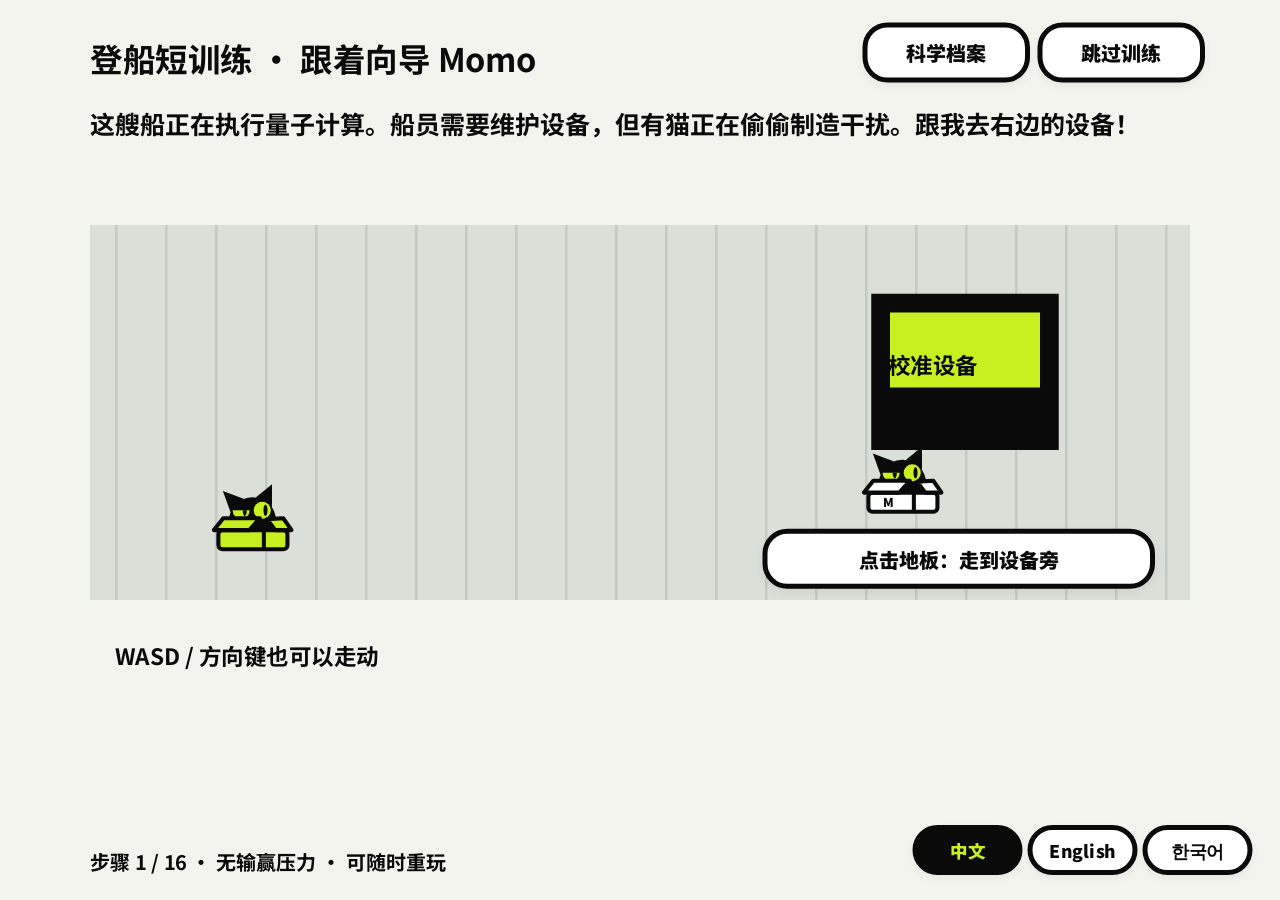
==== commit 3f98d667: "Add Korean language support to Kaixiang" ====
--- a/kaixiang/index.html
+++ b/kaixiang/index.html
@@ -16,6 +16,6 @@
 </style>
 <h1 class="sr">开箱：太空量子猫猫局</h1>
 <canvas id="game" aria-label="开箱：太空量子猫猫局，一款量子计算主题的社交推理游戏。用键盘 WASD 或在左半屏拖动来移动，E 使用。" tabindex="0"></canvas>
-<script>"use strict";(()=>{var ts=[["\u836F\u7269\u5206\u5B50\u7B5B\u9009","Drug molecule screening"],["\u67D0\u661F\u9645\u836F\u4F01","An interstellar pharma company"],["\u6807\u51C6\u8BA2\u5355\u3002\u5BA2\u6237\u8981\u6C42\u300C\u8D8A\u5FEB\u8D8A\u597D\u300D\u3002","Standard order. The client wants it as fast as possible."],["\u5206\u89E3 2048 \u4F4D\u6574\u6570","Factor a 2048-bit integer"],["\u4E0D\u613F\u900F\u9732\u7528\u9014\u7684\u5BA2\u6237","A client with undisclosed plans"],["\u7EBF\u8DEF\u5F88\u6DF1\uFF1A\u4FDD\u771F\u5EA6\u8870\u51CF \xD71.3\uFF0C\u7EA0\u7F20\u4EFB\u52A1\u5956\u52B1\u63D0\u9AD8\u5230 +15%\u3002","Deep circuit: fidelity decay \xD71.3; entanglement reward +15%."],["\u5E38\u6E29\u8D85\u5BFC\u6750\u6599\u6A21\u62DF\uFF08\u7B2C 37 \u6B21\uFF09","Room-temperature superconductor simulation #37"],["\u6750\u6599\u5B9E\u9A8C\u5BA4","Materials Lab"],["\u5BA2\u6237\u8FD9\u6B21\u5F88\u8BA4\u771F\uFF1A\u91CF\u5B50\u4F18\u52BF\u7EBF\u63D0\u9AD8\u5230 65\u3002","A serious client: the quantum advantage target is now 65."],["\u56DE\u7A0B\u822A\u7EBF\u4F18\u5316","Optimize the return route"],["\u672C\u8230","Our ship"],["\u8FD9\u6B21\u7B97\u7684\u5C31\u662F\u56DE\u5BB6\u7684\u8DEF\u3002\u5B87\u5B99\u4E8B\u4EF6 \xD72\uFF0C\u4F46\u8BA1\u7B97\u91CF\u5C11\u4E00\u4E9B\u3002","Calculate the way home. Cosmic events \xD72, but less computation."],["\u4E0B\u5468\u4E8C\u7684\u5929\u6C14\u9884\u62A5","Next Tuesday's weather forecast"],["\u8C03\u5EA6\u4E2D\u5FC3\u98DF\u5802","Dispatch cafeteria"],["\u5BA2\u6237\u575A\u6301\u8981\u7528\u91CF\u5B50\u8BA1\u7B97\u673A\u3002\u5F00\u5C40\u4FDD\u771F\u5EA6 90\uFF0C\u8870\u51CF \xD70.8\u3002","They insist on quantum computing. Start at 90 fidelity; decay \xD70.8."],["\u91CF\u7ACB\u65B9\u8C03\u5EA6\u4E2D\u5FC3\u6765\u7535\u8BE2\u95EE\u8FDB\u5EA6\u3002\u5DF2\u56DE\u590D\u300C\u5FEB\u4E86\u300D\u3002","SpaceQat dispatch asked for an update. We replied: almost there."],["\u8C03\u5EA6\u4E2D\u5FC3\u63D0\u9192\uFF1A\u672C\u822A\u6B21\u7684\u7ECF\u8D39\u62A5\u9500\u9700\u9644\u4E0A\u91CF\u5B50\u6BD4\u7279\u7684\u7B7E\u540D\u3002","Dispatch says expense claims require a qubit's signature."],["\u68C0\u6D4B\u5230\u5F02\u5E38\u5B89\u9759\u7684\u5B87\u5B99\u3002\u8BF7\u73CD\u60DC\u300230 \u79D2\u5185\u4FDD\u771F\u5EA6\u8870\u51CF\u51CF\u534A\u3002","Unusually quiet space! Fidelity decay is halved for 30 seconds."],["\u7EFC\u5408\u5F81\u6D4B\u91CF","Syndrome measurement"],["\u771F\u5B9E\u7684\u91CF\u5B50\u7EA0\u9519\u4E0D\u76F4\u63A5\u6D4B\u91CF\u6570\u636E\u6BD4\u7279\uFF0C\u800C\u662F\u6D4B\u91CF\u4E00\u7EC4\u6BD4\u7279\u7684\u5947\u5076\u6027\u3002\u8FD9\u4E9B\u7ED3\u679C\u53EB\u300C\u7EFC\u5408\u5F81\u300D\uFF0C\u89E3\u7801\u5668\u4ECE\u4E2D\u63A8\u65AD\u9519\u8BEF\u53D1\u751F\u5728\u54EA\u91CC\u3002","Quantum error correction measures joint parities without directly reading the encoded data. These results are syndromes; a decoder uses them to infer errors."],["\u7EA0\u9519\u9608\u503C","Error-correction threshold"],["\u53EA\u6709\u7269\u7406\u9519\u8BEF\u7387\u4F4E\u4E8E\u67D0\u4E2A\u9608\u503C\u65F6\uFF0C\u7EA0\u9519\u624D\u4F1A\u8D8A\u7EA0\u8D8A\u597D\uFF1B\u9AD8\u4E8E\u9608\u503C\u65F6\uFF0C\u52A0\u66F4\u591A\u6BD4\u7279\u53CD\u800C\u66F4\u7CDF\u3002","Error correction improves with scale only below a physical error threshold. Above it, adding qubits can make things worse."],["\u6D4B\u91CF\u4F1A\u6270\u52A8\u7CFB\u7EDF","Measurement disturbs the system"],["\u6D4B\u91CF\u4F1A\u8BA9\u91CF\u5B50\u6001\u574D\u7F29\u3002\u76F4\u63A5\u6D4B\u91CF\u4E00\u4E2A\u91CF\u5B50\u6BD4\u7279\uFF0C\u4F1A\u6BC1\u6389\u5B83\u643A\u5E26\u7684\u53E0\u52A0\u4FE1\u606F\u3002","Measuring a qubit in a basis collapses its state and loses the superposition information in that basis."],["Mermin\u2013GHZ \u6E38\u620F","Mermin\u2013GHZ game"],["\u4E09\u540D\u4E0D\u80FD\u901A\u4FE1\u7684\u73A9\u5BB6\uFF0C\u7528\u4EFB\u4F55\u7ECF\u5178\u7B56\u7565\u6700\u591A\u8D62 75%\uFF1B\u5171\u4EAB GHZ \u7EA0\u7F20\u6001\u65F6\u53EF\u4EE5 100% \u83B7\u80DC\u3002","Three players unable to communicate can win at most 75% classically. With a shared GHZ state, ideal quantum strategies win 100%."],["\u8BFB\u51FA\u8BEF\u5DEE","Readout errors"],["\u8BFB\u51FA\u672C\u8EAB\u4E5F\u4F1A\u51FA\u9519\uFF0C\u6240\u4EE5\u5355\u6B21\u6D4B\u91CF\u7ED3\u679C\u4E0D\u80FD\u5168\u4FE1\uFF0C\u7EA0\u9519\u8981\u91CD\u590D\u591A\u8F6E\u7EFC\u5408\u5F81\u6D4B\u91CF\u3002","Readout can be wrong too. One result is not enough; error correction repeats syndrome measurements."],["\u5E74\u7CD5","\u5E74\u7CD5"],["\u8C46\u5305","\u8C46\u5305"],["\u829D\u9EBB","\u829D\u9EBB"],["\u6A58\u5EA7","\u6A58\u5EA7"],["\u7164\u7403","\u7164\u7403"],["\u5E03\u4E01","\u5E03\u4E01"],["\u53EF\u4E50","\u53EF\u4E50"],["\u6C64\u5706","\u6C64\u5706"],["\u5976\u76D6","\u5976\u76D6"],["\u5927\u798F","\u5927\u798F"],["\u6817\u5B50","\u6817\u5B50"],["\u9EBB\u85AF","\u9EBB\u85AF"],["\u56E2\u5B50","\u56E2\u5B50"],["\u5496\u55B1","\u5496\u55B1"],["\u6BDB\u8C46","\u6BDB\u8C46"],["\u62FF\u94C1","\u62FF\u94C1"],["\u7EB8\u7BB1\u662F\u4F60\u7684\u5B87\u822A\u670D\uFF0C\u8BF7\u4E0D\u8981\u628A\u5B83\u538B\u6241\u3002","Your box is your spacesuit. Please do not flatten it."],["\u6D4B\u91CF\u4F1A\u6270\u52A8\u7CFB\u7EDF\u3002\u4E00\u76F4\u76EF\u7740\u961F\u53CB\u770B\u4E5F\u4F1A\u3002","Measurement disturbs systems. Staring at teammates does too."],["\u6BCF\u6B21\u5947\u5076\u6821\u9A8C\u90FD\u6D88\u8017\u4FDD\u771F\u5EA6\u3002\u6000\u7591\u662F\u6709\u4EE3\u4EF7\u7684\u3002","Every parity check costs fidelity. Suspicion has a price."],["\u300C\u6211\u4E00\u76F4\u5728\u505A\u6821\u51C6\u300D\u662F\u8230\u961F\u91CC\u6700\u5E38\u89C1\u7684\u4E0D\u5728\u573A\u8BC1\u660E\uFF0C\u4E5F\u662F\u6700\u96BE\u8BC1\u4F2A\u7684\u3002","I was calibrating is the fleet's favorite, hardest-to-disprove alibi."],["\u9000\u76F8\u5E72\u732B\u4E0D\u662F\u574F\u732B\uFF0C\u5B83\u4EEC\u53EA\u662F\u66F4\u65E9\u5730\u63A5\u53D7\u4E86\u70ED\u5BC2\u3002","Decoherence cats just accepted heat death a little earlier."],["\u5E7D\u7075\u732B\u4ECD\u7136\u53EF\u4EE5\u505A\u4EFB\u52A1\u3002\u6B7B\u4EA1\u4E0D\u662F\u6478\u9C7C\u7684\u7406\u7531\u3002","Ghost cats can still work. Death is no excuse to slack off."],["\u4FDD\u771F\u5EA6\u4F4E\u4E8E 40 \u65F6\uFF0C\u7EA0\u9519\u4F1A\u8D8A\u7EA0\u8D8A\u9519\u3002\u4EBA\u751F\u4E5F\u662F\u3002","Below 40 fidelity, correction backfires in this game. Life can feel like that too."],["\u96F6\u4E0B\u53F7\u7684\u8026\u5408\u5668\u4F1A\u628A\u4F60\u548C\u5BF9\u9762\u7684\u732B\u5BF9\u8C03\u4F4D\u7F6E\u3002\u8BF7\u5148\u770B\u6E05\u5BF9\u9762\u662F\u8C01\u3002","Subzero's couplers swap you with the cat opposite. Check who is there first."],["\u96F6\u4E0B\u53F7\u7684\u7535\u8D39\u5355\u4E0D\u5728\u672C\u6E38\u620F\u7684\u8BA8\u8BBA\u8303\u56F4\u5185\u3002","Subzero's electricity bill is outside the scope of this game."],["\u56DA\u7B3C\u53F7\u7684\u53CC\u6BD4\u7279\u95E8\u5F88\u6162\u3002\u6162\uFF0C\u4F46\u662F\u51C6\u3002","Ion Cage's two-qubit gates are slow. Slow, but precise."],["\u771F\u7A7A\u4E2D\u6CA1\u6709\u58F0\u97F3\uFF0C\u6240\u4EE5\u6CA1\u6709\u732B\u80FD\u542C\u89C1\u4F60\u55B5\u3002","In a vacuum, no one can hear you meow."],["{n}\u88AB\u5BC4\u56DE\u4E86\u5730\u7403\uFF0C\u8FD0\u8D39\u5230\u4ED8\u3002\u5728\u6709\u4EBA\u6253\u5F00\u7BB1\u5B50\u4E4B\u524D\uFF0C\u5B83\u65E2\u662F\u53C8\u4E0D\u662F\u9000\u76F8\u5E72\u732B\u3002","{n} was shipped to Earth, postage due. Until the box is opened, their allegiance remains unobserved."],["{n}\u88AB\u5F39\u51FA\u8231\u5916\u3002\u5B83\u7684\u6700\u540E\u4E00\u53E5\u8BDD\u662F\uFF1A\u300C\u6211\u53EA\u662F\u5728\u7B49\u7A33\u5B9A\u5B50\u7AD9\u51B7\u5374\u3002\u300D","{n} was ejected. Last words: I was waiting for the stabilizer cooldown!"],["{n}\u88AB\u88C5\u8FDB\u7EB8\u7BB1\uFF0C\u8D34\u597D\u5FEB\u9012\u5355\u5BC4\u8D70\u4E86\u3002\u9635\u8425\uFF1A\u672A\u62C6\u5C01\u3002","{n} was boxed and shipped. Allegiance: unopened."],["\u65E0\u4EBA\u88AB\u653E\u9010\u3002\u5168\u4F53\u732B\u4E00\u81F4\u540C\u610F\uFF1A\u5148\u89C2\u5BDF\uFF0C\u518D\u6D4B\u91CF\u3002","No one was ejected. Observe first, measure later."],["\u7968\u6570\u76F8\u540C\u3002\u6C11\u4E3B\u5728\u91CF\u5B50\u529B\u5B66\u91CC\u4E5F\u4F1A\u53E0\u52A0\u3002\u65E0\u4EBA\u88AB\u653E\u9010\u3002","A tied vote. Democracy is in superposition. No one was ejected."],["\u4F60","You"],["\u8D70\u5ECA","Corridor"],["\u5DE1\u68C0\u4E2D\u2026","Scanning\u2026"],["\u5DE1\u68C0\u626B\u63CF","Inspect"],["\u7A33\u4F4F\u4E2D\u2026","Holding\u2026"],["\u5B88\u4F4F {0}","Hold {0}"],["\u4FEE\u590D","Repair"],["{0} \xB7 \u51B7\u5374\u4E2D","{0} \xB7 Cooling down"],["\u5947\u5076\u6821\u9A8C","Parity check"],["\u7BE1\u6539\u8BFB\u51FA","Tamper"],["\u7EC4\u4F1A\u6B21\u6570\u5DF2\u7528","No calls left"],["\u53EC\u5F00\u7EC4\u4F1A","Call meeting"],["AOD \u5019\u8F66 \xB7 {0} \u79D2\u540E\u53D1\u8F66","AOD departs in {0}s"],["\u4E58\u5750{0}","Ride {0}"],["\u4EA4\u6362\u5230{0}","Swap to {0}"],["\u62A5\u544A","Report"],["\u5F00\u7BB1 \xB7 \u51B7\u5374\u4E2D","Unbox \xB7 Cooling down"],["\u5F00\u7BB1","Unbox"],["\u94BB\u7BA1\u9053","Vent"],["\u7B2C {0} \u6279\u4EFB\u52A1\u5DF2\u4E0B\u53D1\u3002\u8BA1\u7B97\u8FD8\u6CA1\u5B8C\u6210\uFF0C\u52A0\u73ED\u6109\u5FEB\u3002","Task batch {0} issued. Still computing. Enjoy the overtime!"],["\u642C\u8FD0\u8FC7\u70ED\uFF0C\u5149\u954A\u5728\u534A\u8DEF\u628A\u4F60\u5F04\u4E22\u4E86\u3002","Transport overheated. The tweezers dropped you halfway."],["\u540C\u4E00\u8D9F AOD\uFF1A{0}\u3002","Same AOD ride: {0}."],["\u8FD9\u4E00\u8D9F AOD \u53EA\u6709\u4F60\u3002","You rode this AOD alone."],["{0}\u6253\u5F00\u4E86{1}\uFF0C\u4F60\u4EEC\u4FE9\u4EA4\u6362\u4E86\u4F4D\u7F6E\u3002","{0} activated {1}; you swapped places."],["\u4F60\u548C{0}\u4EA4\u6362\u4E86\u4F4D\u7F6E\u3002","You swapped places with {0}."],["\u7EA0\u7F20\u4EFB\u52A1\u53D6\u6D88\uFF1A\u6709\u53C2\u4E0E\u8005\u88AB\u5F00\u7BB1\u4E86\u3002","Entanglement task canceled: a participant was unboxed."],["\u4F60\u88AB\u5F00\u7BB1\u4E86\u3002\u5728\u53E6\u4E00\u4E2A\u5206\u652F\u91CC\u4F60\u8FD8\u6D3B\u7740\uFF0C\u7EE7\u7EED\u505A\u4EFB\u52A1\u5427\u3002","You were unboxed. In another branch you survived. Keep doing tasks!"],["\u4FEE\u597D\u4E86\u3002","Repaired."],["\u5DE1\u68C0\uFF1A{0}\uFF0C{1}\u3002\u4EC5\u662F\u8BBE\u5907\u72B6\u6001\uFF0C\u4E0D\u8BF4\u660E\u8C01\u5236\u9020\u4E86\u5F02\u5E38\u3002","Inspection: {0}, {1}. Equipment status does not identify the culprit."],["\u5DE1\u68C0\u5B8C\u6210 \xB7 \u5730\u56FE\u6807\u8BB0\u4FDD\u7559 8 \u79D2\uFF0C\u5B8C\u6574\u62A5\u544A\u5DF2\u5B58\u5165\u6211\u7684\u89C2\u5BDF\u8BB0\u5F55\u3002","Scan complete. Markers last 8s; full report saved in My observations."],["\u8BFB\u51FA\u5DF2\u7BE1\u6539\uFF1A\u8FD9\u4E2A\u7A33\u5B9A\u5B50\u7AD9\u7684\u4E0B\u4E00\u6B21\u6821\u9A8C\u7ED3\u679C\u4F1A\u88AB\u7FFB\u8F6C\u3002","Tampered: this station's next parity result will be flipped."],["{n}\u4FEE\u597D\u4E86\u3002","{n} repaired it."],["\u7B2C\u4E00\u6B65\u5B8C\u6210\u3002","First step complete."],["\u6821\u9A8C\u7ED3\u679C\uFF1A{0}\u3002\u5728\u573A\uFF1A{1}\u3002{2}","Parity: {0}. Present: {1}. {2}"],["\u4E09\u53EA\u732B\u5DF2\u5C31\u4F4D\uFF0C\u7EA0\u7F20\u6001\u5DF2\u5236\u5907\u3002\u6309\u63D0\u793A\u4F5C\u7B54\uFF01","All three cats are ready. Entangled state prepared. Follow the prompts!"],["\u7EA0\u7F20\u7A97\u53E3\u5173\u95ED\uFF0C\u6CA1\u5230\u573A\u7684\uFF1A{0}\u3002\u7EA0\u7F20\u6CA1\u6709\u7B49\u5B83\u4EEC\u3002\u4FDD\u771F\u5EA6 \u22123\u3002","Entanglement window closed. Missing: {0}. Fidelity \u22123."],["\u7EA0\u7F20\u4EFB\u52A1\u6210\u529F\uFF0C\u8BA1\u7B97\u8FDB\u5EA6 +{0}%\u3002\u7ECF\u5178\u7B56\u7565\u6700\u591A\u8D62 75%\uFF0C\u4F60\u4EEC\u8D62\u4E86 100%\u3002","Entanglement task passed! Progress +{0}%. Classical strategies win at most 75%; yours won 100%."],["\u7EA0\u7F20\u4EFB\u52A1\u5931\u8D25\u3002\u53C2\u4E0E\u8005\uFF1A{0}\u3002\u5176\u4E2D\u53EF\u80FD\u6709\u9000\u76F8\u5E72\u732B{1}\u3002","Entanglement task failed. Participants: {0}. A decoherence cat may be involved{1}."],["\u7EA0\u7F20\u7A97\u53E3\u5F00\u542F\uFF1A{0} \u8BF7\u5206\u522B\u524D\u5F80\u4E09\u4E2A\u7EA0\u7F20\u4EFB\u52A1\u70B9\uFF0845 \u79D2\uFF09\u3002","Entanglement window open: {0}, reach the three task stations within 45s."],["\u4F60\u88AB\u9009\u4E2D\u53C2\u52A0\u7EA0\u7F20\u4EFB\u52A1\uFF0C\u8BF7\u524D\u5F80\u300C{0}\u300D\u7684\u7EA0\u7F20\u4EFB\u52A1\u70B9\u3002","You were selected! Go to the entanglement task station in {0}."],["\u4F60\u5DF2\u6210\u4E3A\u5E7D\u7075\uFF0C\u4ECD\u53EF\u79FB\u52A8\u5E76\u6309 F \u53D1\u52A8\u7834\u574F\uFF1B\u4E0D\u80FD\u5F00\u7BB1\u6216\u6295\u7968\u3002","You are a ghost. Move and use F to sabotage; no unboxing or voting."],["\u4F60\u88AB\u6295\u7968\u51FA\u8231\u4E86\uFF0C\u4ECD\u53EF\u4F5C\u4E3A\u5E7D\u7075\u5B8C\u6210\u4EFB\u52A1\u3002","You were ejected. As a ghost, you can still finish tasks."],["\u8BA1\u7B97\u5B8C\u6210\uFF0C\u4FDD\u771F\u5EA6 {0}\u3002\u56DE\u7A0B\u5750\u6807\u5DF2\u89E3\u51FA\u3002\u5BA2\u6237\u56DE\u590D\uFF1A\u300C\u7ED3\u679C\u5F88\u597D\uFF0C\u80FD\u518D\u8DD1\u4E00\u904D\u5417\uFF1F\u300D","Computation complete, fidelity {0}. Route home found! Client: great, can you run it again?"],["\u73AF\u5883\u5DF2\u88AB\u9694\u79BB\u3002\u8FD9\u662F{0}\u53F2\u4E0A\u76F8\u5E72\u65F6\u95F4\u6700\u957F\u7684\u4E00\u6B21\u822A\u884C\uFF0C\u53EF\u60DC\u6CA1\u6709\u5199\u8FDB\u8BBA\u6587\u3002","The environment is isolated. {0}'s longest coherent voyage ever\u2014sadly, no paper was written."],["\u5168\u8230\u91CF\u5B50\u4FE1\u606F\u5DF2\u56DE\u5F52\u73AF\u5883\uFF0C\u5B87\u5B99\u53C8\u5E73\u8861\u4E86\u4E00\u70B9\u70B9\u3002{0}\u5C06\u7EE7\u7EED\u6F02\u6D41\uFF0C\u76F4\u5230\u4E0B\u4E00\u4E2A\u7ECF\u8D39\u5468\u671F\u3002","All quantum information has leaked into the environment. {0} will drift until the next funding cycle."],["\u8239\u4E0A\u7684\u732B\u5DF2\u7ECF\u5206\u4E0D\u6E05\u8C01\u662F\u4FE1\u53F7\u3001\u8C01\u662F\u566A\u58F0\u3002","The cats can no longer tell signal from noise."],["\u5168\u5C40\u8B66\u62A5\u8D85\u65F6\u3002","Emergency timer expired."],["\u8BA1\u7B97\u5B8C\u6210\uFF0C\u4F46\u4FDD\u771F\u5EA6\u53EA\u6709 {0}\uFF0C\u4F4E\u4E8E\u91CF\u5B50\u4F18\u52BF\u7EBF {1}\u3002\u5BA2\u6237\u7528\u7B14\u8BB0\u672C\u7535\u8111 4 \u5206\u949F\u590D\u73B0\u4E86\u7ED3\u679C\uFF0C\u5E76\u53D6\u6D88\u4E86\u56DE\u7A0B\u9884\u7B97\u3002","Computed at fidelity {0}, below the advantage target {1}. The client reproduced it on a laptop in 4 minutes and canceled the return budget."],["\u8FD0\u8D39\u5230\u4ED8","Postage due"],["\u4F60\u662F\u6E05\u767D\u7684\uFF0C\u4F46\u90AE\u8D39\u4E0D\u662F","Innocent, but the postage isn't free"],["\u70ED\u5BC2","Heat death"],["\u4E0D\u7528\u52A8\u624B\uFF0C\u4EA4\u7ED9\u65F6\u95F4","Let time do the work"],["\u53E0\u52A0\u6001","Superposition"],["\u4E24\u8FB9\u90FD\u4FE1\u4F60\uFF0C\u8FD9\u624D\u662F\u771F\u6B63\u7684\u53E0\u52A0","Both sides trust you. True superposition."],["\u7EA0\u7F20\u4E4B\u529B","Entanglement power"],["\u4E09\u53EA\u732B\uFF0C\u4E0D\u8BF4\u4E00\u53E5\u8BDD\uFF0C\u8D62\u4E86 100%","Three cats, no communication, 100% win"],["\u5148\u89C2\u5BDF\uFF0C\u518D\u6D4B\u91CF","Observe first, measure later"],["\u4F60\u7684\u4E00\u7968\u628A\u73AF\u5883\u9001\u51FA\u4E86\u8231\u5916","Your vote sent the environment out the airlock"],["\u8FD0\u884C\u5F02\u5E38","Malfunction"],["\u8BFB\u51FA\u53D7\u5E72\u6270","Readout disrupted"],["\u7D27\u6025\u7EF4\u4FEE","Emergency repair"],["\u8BBE\u5907\u5F85\u7EF4\u4FEE","Repair needed"],["\u4F20\u8F93\u53D7\u5E72\u6270","Transit disrupted"],["\u6682\u672A\u68C0\u6D4B\u5230\u5F02\u5E38","No fault detected yet"],["\u5343\u954A\u53F7","Thousand Tweezers"],["\u4E2D\u6027\u539F\u5B50","Neutral atoms"],["\u8230\u961F\u91CC\u957F\u5F97\u6700\u5FEB\u7684\u4E00\u8258\u3002\u539F\u5B50\u4ECE\u4E0D\u81EA\u5DF1\u8D70\u8DEF\uFF0C\u5168\u9760\u5149\u954A\u6574\u6392\u642C\u8FD0\u3002","The fastest-growing ship. Atoms travel in rows carried by optical tweezers."],["\u73BB\u7483\u771F\u7A7A\u8154\u91CC\u7684\u5206\u533A\u67B6\u6784\uFF08\u5B58\u50A8\u3001\u7EA0\u7F20\u3001\u8BFB\u51FA\uFF09\u3001AOD \u6574\u6392\u642C\u8FD0\u539F\u5B50","Zoned vacuum chamber: storage, entangling and readout, with AOD atom transport"],["\u8230\u6865","Bridge"],["\u88C5\u8F7D\u533A","Loading"],["\u53C2\u8003\u8154","Reference cavity"],["\u5B58\u50A8\u533A","Storage"],["\u7EA0\u7F20\u533A","Entangling"],["\u8BFB\u51FA\u533A","Readout"],["\u6FC0\u5149\u5BA4","Laser room"],["\u6CF5\u623F","Pump room"],["\u6210\u50CF","Imaging"],["\u6FC0\u5149\u9501\u9891","Laser frequency lock"],["\u7528 PDH \u65B9\u6CD5\u628A\u6FC0\u5149\u9501\u5230\u8D85\u7A33\u8154\u4E0A\u3002","Lock a laser to a stable cavity using the PDH method."],["\u5149\u8DEF\u6821\u51C6","Optical alignment"],["\u628A\u5149\u954A\u5149\u6591\u5BF9\u51C6\u5149\u7EA4\u8026\u5408\u5668\u3002","Align the tweezer beam with the fiber coupler."],["\u771F\u7A7A\u68C0\u6F0F","Vacuum leak check"],["\u771F\u7A7A\u5EA6\u6709\u70B9\u4E0D\u5BF9\u52B2\u3002","The vacuum pressure looks wrong."],["\u53CC\u6BD4\u7279\u95E8","Two-qubit gate"],["\u91CC\u5FB7\u5821\u963B\u585E\u8BA9\u4E24\u4E2A\u539F\u5B50\u4E0D\u80FD\u540C\u65F6\u88AB\u6FC0\u53D1\u3002","Rydberg blockade prevents simultaneous excitation of two nearby atoms."],["\u7F16\u8BD1\u7EBF\u8DEF","Compile circuit"],["\u628A\u7EBF\u8DEF\u7F16\u8BD1\u6210\u6FC0\u5149\u8109\u51B2\u548C AOD \u642C\u8FD0\u8BA1\u5212\u3002","Compile the circuit into laser pulses and AOD moves."],["\u8367\u5149\u8BFB\u51FA","Fluorescence readout"],["\u76F8\u673A\u62CD\u4E0B\u4E86\u6BCF\u4E2A\u5149\u954A\u91CC\u7684\u8367\u5149\u3002","The camera images fluorescence from each tweezer."],["\u88C5\u8F7D\u539F\u5B50","Load atoms"],["\u51B7\u539F\u5B50\u56E2\u6B63\u4ECE\u78C1\u5149\u9631\u65C1\u98DE\u8FC7\u3002","A cold atom cloud is passing the magneto-optical trap."],["\u91CD\u6392\u8865\u6D1E","Rearrange atoms"],["\u88C5\u8F7D\u662F\u968F\u673A\u7684\uFF0C\u8981\u7528 AOD \u628A\u539F\u5B50\u642C\u8FDB\u76EE\u6807\u533A\u3002","Loading is random. Move atoms into target sites with the AOD."],["\u5355\u6BD4\u7279\u95E8","Single-qubit gate"],["\u7528\u62C9\u66FC\u5149\u628A\u539F\u5B50\u8F6C\u5230\u76EE\u6807\u6001\u3002","Use Raman light to rotate the atom to its target state."],["\u6FC0\u5149\u5931\u9501","Laser unlocked"],["\u5168\u5C40\u8B66\u62A5\uFF1A\u4E24\u53EA\u732B\u540C\u65F6\u5728 A\u3001B \u91CD\u65B0\u9501\u9891\uFF0C45 \u79D2\u5185","Emergency: two cats must relock A and B together within 45s"],["\u6FC0\u5149\u5931\u9501\u3002\u8BF7\u6240\u6709\u732B\u4FDD\u6301\u51B7\u9759\uFF0C\u5E76\u4E14\u4E0D\u8981\u76F4\u89C6\u6FC0\u5149\u3002","Laser unlocked. Keep calm. Do not look into the beam."],["\u6FC0\u5149\u91CD\u65B0\u9501\u4E0A\u4E86\u3002\u5149\u954A\u9635\u5217\u677E\u4E86\u4E00\u53E3\u6C14\u3002","Laser relocked. The tweezer array breathes a sigh of relief."],["\u4E24\u53EA\u732B\u540C\u65F6\u5B88\u4F4F A \u548C B","Two cats must hold A and B together"],["\u6FC0\u5149\u6CA1\u80FD\u91CD\u65B0\u9501\u4E0A\u3002\u5343\u954A\u53F7\u5728\u9ED1\u6697\u4E2D\u5B89\u9759\u4E86\u4E0B\u6765\uFF0C\u53EA\u5269\u51E0\u53CC\u7EFF\u773C\u775B\u3002","Laser relock failed. Thousand Tweezers went dark, except for a few green eyes."],["\u771F\u7A7A\u6076\u5316","Vacuum failure"],["\u4FDD\u771F\u5EA6\u8870\u51CF\u7FFB\u500D\uFF0C\u76F4\u5230\u5728\u6CF5\u623F\u4FEE\u590D","Fidelity decay doubles until repaired in the pump room"],["\u771F\u7A7A\u5EA6\u4E0B\u964D\u3002\u521D\u6B65\u5224\u65AD\uFF1A\u6709\u732B\u5728\u8231\u5185\u62C6\u4E86\u4E00\u5305\u732B\u6761\u3002","Vacuum pressure rose. Suspect: someone opened a cat treat."],["\u4FEE\u590D\u771F\u7A7A","Fix vacuum"],["{n}\u4FEE\u597D\u4E86\u771F\u7A7A\u3002\u732B\u6761\u5DF2\u6CA1\u6536\u3002","{n} fixed the vacuum. Treat confiscated."],["\u539F\u5B50\u4E22\u5931","Atom loss"],["\u8865\u6D1E\u548C\u5355\u6BD4\u7279\u95E8\u6682\u505C\uFF1A\u5148\u53BB\u88C5\u8F7D\u533A\u88C5\u8F7D\uFF0C\u518D\u5230\u5B58\u50A8\u533A\u8865\u4F4D","Rearrangement and one-qubit gates paused: load atoms, then fill storage vacancies"],["\u9635\u5217\u7B2C {k} \u884C\u5C11\u4E86\u51E0\u4E2A\u539F\u5B50\u3002\u5B83\u4EEC\u53EF\u80FD\u53EA\u662F\u53BB\u4E86\u6D17\u624B\u95F4\u3002\u771F\u7A7A\u91CC\u6CA1\u6709\u6D17\u624B\u95F4\u3002","Row {k} is missing atoms. Maybe they went to the restroom. There is no restroom in a vacuum."],["\u88C5\u8F7D\u8865\u4F4D","Load replacements"],["\u9635\u5217\u8865\u4F4D","Fill array"],["\u539F\u5B50\u5DF2\u88C5\u8F7D\uFF0C\u4E0B\u4E00\u6B65\uFF1A\u5230\u5B58\u50A8\u533A\u8865\u4F4D\u3002","Atoms loaded. Next: fill the vacancies in Storage."],["{n}\u628A\u9635\u5217\u8865\u9F50\u4E86\u3002\u539F\u5B50\u4EEC\u6392\u5F97\u6574\u6574\u9F50\u9F50\uFF0C\u50CF\u6CA1\u51FA\u8FC7\u4E8B\u4E00\u6837\u3002","{n} refilled the array. The atoms look as if nothing happened."],["\u642C\u8FD0\u52A0\u70ED","Transport heating"],["30 \u79D2\u5185\u6BCF\u8D9F AOD \u6BCF\u53EA\u732B \u22122 \u4FDD\u771F\u5EA6\uFF0C\u8FD8\u53EF\u80FD\u628A\u732B\u4E22\u5728\u534A\u8DEF","For 30s, each AOD rider costs 2 fidelity and may be dropped halfway"],["AOD \u8FC7\u70ED\u3002\u5149\u954A\u6293\u4E0D\u7A33\u4E86\uFF0C\u539F\u5B50\u548C\u732B\u90FD\u53EF\u80FD\u6389\u5728\u534A\u8DEF\u3002","AOD overheated. Tweezers may drop atoms\u2014or cats\u2014midway."],["\u6210\u50CF\u4E2D\u65AD","Imaging offline"],["\u4EFB\u52A1\u5217\u8868\u9690\u85CF\u3001\u7A33\u5B9A\u5B50\u7AD9\u505C\u6446\uFF0C\u76F4\u5230\u5728\u300C\u6210\u50CF\u300D\u4FEE\u590D","Task list and stabilizers offline until repaired at Imaging"],["\u76F8\u673A\u5DF2\u65AD\u5F00\u3002\u4E0A\u4E00\u6B21\u662F\u56E0\u4E3A\u6709\u732B\u7761\u5728\u4E86\u76F8\u673A\u4E0A\u3002","Camera disconnected. Last time a cat was sleeping on it."],["\u91CD\u8FDE\u76F8\u673A","Reconnect camera"],["{n}\u91CD\u8FDE\u4E86\u76F8\u673A\uFF0C\u5E76\u628A\u7761\u5728\u4E0A\u9762\u7684\u732B\u8BF7\u4E86\u4E0B\u6765\u3002","{n} reconnected the camera and moved the sleeping cat."],["\u4EFB\u52A1\u5217\u8868\u5931\u8054\uFF1A\u76F8\u673A\u5DF2\u65AD\u5F00\u3002\u53BB\u300C\u6210\u50CF\u300D\u4FEE\u597D\u5B83\u3002","Tasks unavailable: camera offline. Repair it at Imaging."],["\u771F","Truth"],["\u76F8","View"],["\u68C0\u6D4B\u5230\u5B87\u5B99\u5C04\u7EBF\u3002\u4E2D\u6027\u539F\u5B50\u5BF9\u5B83\u4E0D\u592A\u654F\u611F\uFF0C\u4F46\u4FDD\u771F\u5EA6\u8FD8\u662F\u6389\u4E86 4 \u70B9\u3002","Cosmic ray detected. Atoms are less sensitive, but fidelity still fell by 4."],["\u4E00\u4E2A\u539F\u5B50\u88AB\u80CC\u666F\u6C14\u4F53\u649E\u98DE\u4E86\u3002\u5B83\u6CA1\u6709\u7559\u4E0B\u9057\u8A00\u3002\u4FDD\u771F\u5EA6 \u22122\u3002","Background gas knocked an atom out. No last words. Fidelity \u22122."],["\u6FC0\u5149\u529F\u7387\u6F02\u79FB\u3002\u8FD9\u4E0D\u662F\u6F14\u4E60\uFF0C\u4E5F\u4E0D\u662F\u7B2C\u4E00\u6B21\u300220 \u79D2\u5185\u4FDD\u771F\u5EA6\u8870\u51CF\u7FFB\u500D\u3002","Laser power drift again. Fidelity decay doubles for 20s."],["\u5149\u954A\u9635\u5217","Optical tweezer array"],["\u4E2D\u6027\u539F\u5B50\u5E73\u53F0\u7528\u805A\u7126\u6FC0\u5149\uFF08\u5149\u954A\uFF09\u4E00\u4E2A\u4E2A\u6293\u4F4F\u539F\u5B50\u3002\u88C5\u8F7D\u662F\u968F\u673A\u7684\uFF0C\u5927\u7EA6\u4E00\u534A\u4F4D\u7F6E\u4F1A\u7A7A\u7740\uFF0C\u6240\u4EE5\u8981\u91CD\u6392\u8865\u6D1E\u3002","Focused lasers trap individual atoms. Random loading leaves many sites empty, so atoms are rearranged to fill gaps."],["AOD \u642C\u8FD0","AOD transport"],["\u58F0\u5149\u504F\u8F6C\u5668\u53EF\u4EE5\u6574\u6392\u642C\u8FD0\u539F\u5B50\uFF0C\u8BA9\u8FDE\u63A5\u5173\u7CFB\u968F\u65F6\u91CD\u6784\uFF0C\u4EE3\u4EF7\u662F\u642C\u8FD0\u4F1A\u7ED9\u539F\u5B50\u52A0\u70ED\u3002","An acousto-optic deflector moves atom rows to reconfigure connections. Transport can heat the atoms."],["\u91CC\u5FB7\u5821\u963B\u585E","Rydberg blockade"],["\u53CC\u6BD4\u7279\u95E8\u9760\u628A\u539F\u5B50\u6FC0\u53D1\u5230\u91CC\u5FB7\u5821\u6001\u6765\u5B9E\u73B0\uFF1A\u4E24\u4E2A\u9760\u5F97\u5F88\u8FD1\u7684\u539F\u5B50\u4E0D\u80FD\u540C\u65F6\u88AB\u6FC0\u53D1\uFF0C\u8FD9\u5C31\u662F\u963B\u585E\u3002","Exciting atoms to Rydberg states enables two-qubit gates. Strong interactions suppress simultaneous excitation of close neighbors."],["\u8D85\u9AD8\u771F\u7A7A","Ultrahigh vacuum"],["\u80CC\u666F\u6C14\u4F53\u5206\u5B50\u649E\u4E0A\u88AB\u56DA\u7981\u7684\u539F\u5B50\uFF0C\u4F1A\u628A\u5B83\u649E\u51FA\u5149\u954A\u3002\u6240\u4EE5\u4E2D\u6027\u539F\u5B50\u88C5\u7F6E\u9700\u8981\u8D85\u9AD8\u771F\u7A7A\u3002","Background gas can knock trapped atoms out of tweezers. Neutral-atom devices therefore need ultrahigh vacuum."],["\u96F6\u4E0B\u53F7","Subzero"],["\u8D85\u5BFC","Superconducting"],["\u8230\u961F\u91CC\u8D44\u5386\u6700\u8001\u7684\u4E00\u8258\uFF0C\u4F4F\u5728\u6BD4\u5B87\u5B99\u80CC\u666F\u8FD8\u51B7\u7684\u51B0\u7BB1\u91CC\uFF0C\u6700\u6015\u5B87\u5B99\u5C04\u7EBF\u548C\u7535\u8D39\u3002","The veteran ship lives in a fridge colder than space. It fears cosmic rays and power bills."],["\u7A00\u91CA\u5236\u51B7\u673A\u7684\u6E29\u5EA6\u5206\u5C42\u3001\u91D1\u8272\u540A\u706F\u3001\u91CD\u516D\u8FB9\u5F62\u6BD4\u7279\u82AF\u7247","Dilution refrigerator stages, a golden chandelier and a heavy-hex qubit chip"],["\u63A7\u5236\u67B6","Control rack"],["\u538B\u7F29\u673A","Compressor"],["50 K \u677F","50 K plate"],["4 K \u677F","4 K plate"],["\u9759\u5BA4","Still"],["\u6C14\u8DEF","Gas lines"],["\u653E\u5927\u5668","Amplifier"],["\u6DF7\u5408\u5BA4","Mixing chamber"],["\u03C0 \u8109\u51B2\u6821\u51C6","\u03C0-pulse calibration"],["\u627E\u5230\u8BA9\u6BD4\u7279\u6B63\u597D\u7FFB\u8F6C\u7684\u8109\u51B2\u65F6\u957F\u3002","Find the pulse duration that flips the qubit."],["\u78C1\u901A\u504F\u7F6E\u6821\u51C6","Flux-bias calibration"],["\u6BD4\u7279\u9891\u7387\u968F\u78C1\u901A\u53D8\u5316\u3002","Qubit frequency changes with magnetic flux."],["\u6C26\u6C14\u538B\u529B\u68C0\u67E5","Helium pressure check"],["\u8109\u51B2\u7BA1\u538B\u7F29\u673A\u7684\u6C26\u6C14\u5728\u6162\u6162\u6F0F\u3002","The pulse-tube compressor is slowly losing helium."],["\u4E00\u6BB5\u51E0\u5341\u7EB3\u79D2\u7684\u5FAE\u6CE2\u8109\u51B2\u3002","A microwave pulse lasting tens of nanoseconds."],["\u6253\u5F00\u53EF\u8C03\u8026\u5408\u5668\uFF0C\u4E24\u4E2A\u6BD4\u7279\u4E00\u8D77\u8F6C\u4E00\u5708\u3002","Activate the tunable coupler to rotate the qubits together."],["\u8109\u51B2\u7F16\u8BD1","Compile pulses"],["\u628A\u7EBF\u8DEF\u7F16\u8BD1\u6210\u5FAE\u6CE2\u8109\u51B2\u5E8F\u5217\u3002","Compile the circuit into a microwave pulse sequence."],["\u8272\u6563\u8BFB\u51FA","Dispersive readout"],["\u8BFB\u51FA\u4FE1\u53F7\u843D\u5728 IQ \u5E73\u9762\u4E0A\u3002","Readout signals appear in the IQ plane."],["\u4E3B\u52A8\u590D\u4F4D","Active reset"],["\u6B8B\u4F59\u70ED\u91CF\u4F1A\u628A\u6BD4\u7279\u6FC0\u53D1\u5230 |1\u27E9\u3002","Residual heat can excite a qubit to |1\u27E9."],["\u4E0A\u4F20\u6CE2\u5F62","Upload waveform"],["\u4EFB\u610F\u6CE2\u5F62\u53D1\u751F\u5668\u5728\u7B49\u6CE2\u5F62\u3002","The arbitrary waveform generator is waiting."],["\u8026\u5408\u5668 1","Coupler 1"],["\u8026\u5408\u5668 2","Coupler 2"],["\u5236\u51B7\u673A\u5931\u6E29","Fridge warming"],["\u5168\u5C40\u8B66\u62A5\uFF1A\u4E24\u53EA\u732B\u540C\u65F6\u5728 A\uFF08\u8109\u51B2\u7BA1\uFF09\u548C B\uFF08\u5FAA\u73AF\u6CF5\uFF09\u91CD\u542F\uFF0C45 \u79D2\u5185","Emergency: restart A (pulse tube) and B (pump) together within 45s"],["\u7A00\u91CA\u5236\u51B7\u673A\u6B63\u5728\u5347\u6E29\u3002\u6DF7\u5408\u5BA4\u5DF2\u7ECF\u4ECE 10 mK \u5347\u5230\u4E86\u300C\u6709\u70B9\u6696\u548C\u300D\u3002","The dilution fridge is warming. The mixing chamber went from 10 mK to rather cozy."],["\u5236\u51B7\u673A\u91CD\u65B0\u964D\u5230 10 mK\u3002\u6BD4\u5B87\u5B99\u80CC\u666F\u8FD8\u51B7\uFF0C\u6BD4\u7EC4\u4F1A\u6C14\u6C1B\u8FD8\u51B7\u3002","Back to 10 mK. Colder than space, colder than a lab meeting."],["\u6DF7\u5408\u5BA4\u5347\u5230\u4E86\u5BA4\u6E29\u3002\u96F6\u4E0B\u53F7\u7684\u6BD4\u7279\u4EEC\u7EC8\u4E8E\u611F\u5230\u4E86\u6E29\u6696\uFF0C\u7136\u540E\u5168\u90E8\u9000\u76F8\u5E72\u4E86\u3002","The mixing chamber reached room temperature. The qubits finally felt warm, then decohered."],["\u5FAE\u6CE2\u4E32\u6270","Microwave crosstalk"],["\u4FDD\u771F\u5EA6\u8870\u51CF\u7FFB\u500D\uFF0C\u76F4\u5230\u5728\u63A7\u5236\u67B6\u4FEE\u590D","Fidelity decay doubles until repaired at the control rack"],["\u68C0\u6D4B\u5230\u5FAE\u6CE2\u4E32\u6270\u3002\u4E24\u4E2A\u6BD4\u7279\u7684\u9891\u7387\u649E\u8F66\u4E86\uFF0C\u50CF\u4E24\u53EA\u732B\u62A2\u540C\u4E00\u4E2A\u7EB8\u7BB1\u3002","Qubit frequencies collided like cats fighting over a box."],["\u91CD\u6392\u9891\u7387","Reassign frequencies"],["{n}\u91CD\u65B0\u5206\u914D\u4E86\u6BD4\u7279\u9891\u7387\u3002\u7EB8\u7BB1\u4E00\u732B\u4E00\u4E2A\uFF0C\u4E16\u754C\u548C\u5E73\u3002","{n} reassigned frequencies. One box per cat. Peace restored."],["\u6BD4\u7279\u5931\u8C03","Qubits detuned"],["\u82AF\u7247\u95E8\u4EFB\u52A1\u6682\u505C\uFF1A\u5148\u53BB\u9759\u5BA4\u91CD\u65B0\u626B\u9891\uFF0C\u518D\u5230\u6DF7\u5408\u5BA4\u91CD\u65B0\u6821\u51C6","Chip gates paused: rescan in the Still, then calibrate in the Mixing chamber"],["\u7B2C {k} \u7EC4\u6BD4\u7279\u9891\u7387\u6F02\u4E86\u3002\u5B83\u4EEC\u8BF4\u4E0D\u662F\u6545\u610F\u7684\uFF0C\u662F TLS \u7F3A\u9677\u5148\u52A8\u7684\u624B\u3002","Qubit group {k} drifted. They blame the TLS defects."],["\u91CD\u65B0\u626B\u9891","Rescan frequencies"],["\u91CD\u65B0\u6821\u51C6","Recalibrate"],["\u626B\u9891\u5B8C\u6210\uFF0C\u4E0B\u4E00\u6B65\uFF1A\u5230\u6DF7\u5408\u5BA4\u91CD\u65B0\u6821\u51C6\u3002","Scan complete. Next: recalibrate in the Mixing chamber."],["{n}\u628A\u6F02\u8D70\u7684\u6BD4\u7279\u62C9\u4E86\u56DE\u6765\u3002\u5B83\u4EEC\u6682\u65F6\u5F88\u4E56\u3002","{n} brought the drifting qubits back. Behaving, for now."],["\u8026\u5408\u5668\u6F0F\u70ED","Coupler heat leak"],["30 \u79D2\u5185\u6BCF\u6B21\u8026\u5408\u5668\u4EA4\u6362 \u22122 \u4FDD\u771F\u5EA6","For 30s, each coupler swap costs 2 fidelity"],["\u8026\u5408\u5668\u504F\u7F6E\u7EBF\u53D1\u70ED\u3002\u6BCF\u4EA4\u6362\u4E00\u6B21\uFF0C\u90FD\u5728\u5F80\u6DF7\u5408\u5BA4\u91CC\u9001\u70ED\u91CF\u3002","The coupler bias line is heating. Every swap leaks heat into the mixing chamber."],["\u653E\u5927\u5668\u65AD\u7535","Amplifier power loss"],["\u4EFB\u52A1\u5217\u8868\u9690\u85CF\u3001\u7A33\u5B9A\u5B50\u7AD9\u505C\u6446\uFF0C\u76F4\u5230\u5728\u653E\u5927\u5668\u4FEE\u590D","Tasks and stabilizers offline until repaired at the Amplifier"],["\u8BFB\u51FA\u653E\u5927\u5668\u65AD\u7535\u4E86\u3002\u8BFB\u51FA\u4FE1\u53F7\u5C0F\u5F97\u50CF\u732B\u7684\u53F9\u6C14\u3002","Readout amplifier lost power. Signals are quieter than a cat's sigh."],["\u91CD\u542F\u653E\u5927\u5668","Restart amplifier"],["{n}\u91CD\u542F\u4E86\u653E\u5927\u5668\u3002\u732B\u7684\u53F9\u6C14\u91CD\u65B0\u542C\u5F97\u89C1\u4E86\u3002","{n} restarted the amplifier. Cat sighs are audible again."],["\u4EFB\u52A1\u5217\u8868\u5931\u8054\uFF1A\u8BFB\u51FA\u653E\u5927\u5668\u65AD\u7535\u4E86\u3002\u53BB\u300C\u653E\u5927\u5668\u300D\u4FEE\u597D\u5B83\u3002","Tasks unavailable: amplifier offline. Repair it at the Amplifier."],["\u9891","Freq"],["\u653E","Amp"],["\u5B87\u5B99\u5C04\u7EBF\u51FB\u4E2D\u82AF\u7247\uFF0C\u4E00\u7247\u6BD4\u7279\u540C\u65F6\u51FA\u9519\u3002\u96F6\u4E0B\u53F7\u6700\u6015\u8FD9\u4E2A\u3002\u4FDD\u771F\u5EA6 \u22126\u3002","A cosmic ray hit the chip: correlated qubit errors! Subzero hates these. Fidelity \u22126."],["TLS \u7F3A\u9677\u5728\u82AF\u7247\u91CC\u7FFB\u4E86\u4E2A\u8EAB\u3002\u4FDD\u771F\u5EA6 \u22122\u3002","A TLS defect turned over in the chip. Fidelity \u22122."],["\u78C1\u901A\u566A\u58F0\u589E\u5927\u300220 \u79D2\u5185\u4FDD\u771F\u5EA6\u8870\u51CF\u7FFB\u500D\u3002","Flux noise increased. Fidelity decay doubles for 20s."],["\u6536\u5230\u672C\u6708\u7535\u8D39\u5355\u3002\u538B\u7F29\u673A\u548C\u5236\u51B7\u673A\u8868\u793A\u4E0D\u4E88\u7F6E\u8BC4\u3002","The electricity bill arrived. The compressor and fridge declined to comment."],["\u7A00\u91CA\u5236\u51B7\u673A","Dilution refrigerator"],["\u8D85\u5BFC\u6BD4\u7279\u5728\u7EA6 10 mK \u4E0B\u5DE5\u4F5C\uFF0C\u6BD4\u5B87\u5B99\u5FAE\u6CE2\u80CC\u666F\uFF08\u7EA6 2.7 K\uFF09\u8FD8\u51B7\u5F97\u591A\uFF0C\u9760\u7A00\u91CA\u5236\u51B7\u673A\u4E00\u5C42\u5C42\u964D\u6E29\u3002","Superconducting qubits operate around 10 mK, far below the 2.7 K cosmic background. A dilution fridge cools them in stages."],["\u5FAE\u6CE2\u63A7\u5236","Microwave control"],["\u8D85\u5BFC\u6BD4\u7279\u7684\u5355\u6BD4\u7279\u95E8\u662F\u4E00\u6BB5\u51E0\u5341\u7EB3\u79D2\u7684\u5FAE\u6CE2\u8109\u51B2\uFF0C\u53CC\u6BD4\u7279\u95E8\u5E38\u9760\u53EF\u8C03\u8026\u5408\u5668\u5B9E\u73B0\uFF0C\u6240\u4EE5\u95E8\u5F88\u5FEB\u3002","Single-qubit gates use microwave pulses lasting tens of nanoseconds. Tunable couplers often enable two-qubit gates, making them fast."],["\u5B87\u5B99\u5C04\u7EBF","Cosmic rays"],["\u9AD8\u80FD\u7C92\u5B50\u6253\u5230\u82AF\u7247\u4E0A\u4F1A\u6FC0\u53D1\u5927\u91CF\u51C6\u7C92\u5B50\uFF0C\u8BA9\u4E00\u7247\u6BD4\u7279\u540C\u65F6\u51FA\u9519\u3002\u8FD9\u79CD\u5173\u8054\u9519\u8BEF\u662F\u8D85\u5BFC\u8DEF\u7EBF\u8981\u4E13\u95E8\u5BF9\u4ED8\u7684\u3002","High-energy particles create many quasiparticles in a chip, causing correlated errors. Superconducting platforms must address this."],["\u6BD4\u7279\u72B6\u6001\u4F1A\u8BA9\u8BFB\u51FA\u8C10\u632F\u8154\u7684\u9891\u7387\u8F7B\u5FAE\u504F\u79FB\u3002\u4FE1\u53F7\u975E\u5E38\u5F31\uFF0C\u8981\u9760\u63A5\u8FD1\u91CF\u5B50\u6781\u9650\u7684\u653E\u5927\u5668\u653E\u5927\u3002","Qubit states shift a readout resonator's frequency slightly. Near-quantum-limited amplifiers boost the weak signals."],["\u56DA\u7B3C\u53F7","Ion Cage"],["\u79BB\u5B50\u9631","Trapped ions"],["\u5168\u8FDE\u63A5\u3001\u7CBE\u5EA6\u6700\u9AD8\uFF0C\u4E5F\u6700\u6162\u3002\u8239\u5458\u4E4B\u95F4\u8BF4\u4E00\u53E5\u8BDD\u90FD\u8981\u6392\u961F\u3002","Highly connected and precise, but slow. Even a conversation has to queue."],["\u8D85\u9AD8\u771F\u7A7A\u8154\u3001\u8DD1\u9053\u578B QCCD \u79BB\u5B50\u9631\u82AF\u7247\u3001\u7D2B\u5916\u6FC0\u5149","Ultrahigh-vacuum chamber, racetrack QCCD ion chip and ultraviolet lasers"],["\u6FC0\u5149\u53F0","Laser bench"],["\u5C04\u9891","RF"],["\u51B7\u5374","Cooling"],["\u897F\u5F2F","West bend"],["\u4E0A\u95E8\u533A","Upper gates"],["\u4E0B\u95E8\u533A","Lower gates"],["\u4E1C\u5F2F","East bend"],["\u79BB\u5B50\u6E90","Ion source"],["\u771F\u7A7A","Vacuum"],["\u63A2\u6D4B","Detection"],["\u591A\u666E\u52D2\u51B7\u5374","Doppler cooling"],["\u79BB\u5B50\u94FE\u5728\u5347\u6E29\u3002","The ion chain is heating."],["\u5C04\u9891\u5E45\u5EA6\u6821\u51C6","RF amplitude calibration"],["\u6742\u6563\u7535\u573A\u628A\u79BB\u5B50\u63A8\u79BB\u4E86\u5C04\u9891\u96F6\u70B9\u3002","Stray electric fields push ions away from the RF null."],["\u78C1\u573A\u8865\u507F","Magnetic compensation"],["\u5730\u78C1\u573A\u548C\u6742\u6563\u78C1\u573A\u5728\u5E72\u6270\u80FD\u7EA7\u3002","Earth's field and stray fields disturb energy levels."],["\u5355\u6BD4\u7279\u65CB\u8F6C","Single-qubit rotation"],["\u7528\u6FC0\u5149\u628A\u79BB\u5B50\u8F6C\u5230\u76EE\u6807\u6001\u3002","Rotate the ion to the target state with a laser."],["MS \u53CC\u6BD4\u7279\u95E8","MS two-qubit gate"],["MS \u95E8\u501F\u79BB\u5B50\u94FE\u7684\u96C6\u4F53\u632F\u52A8\u7EA0\u7F20\u4E24\u4E2A\u79BB\u5B50\u3002\u6162\uFF0C\u4F46\u662F\u51C6\u3002","An MS gate entangles ions through collective motion. Slow but precise."],["\u628A\u7EBF\u8DEF\u7F16\u8BD1\u6210\u79BB\u5B50\u8F93\u8FD0\u548C\u6FC0\u5149\u95E8\u5E8F\u5217\u3002","Compile circuits into ion transport and laser gates."],["\u8367\u5149\u63A2\u6D4B","Fluorescence detection"],["\u4EAE\u6001\u79BB\u5B50\u4F1A\u6563\u5C04\u5149\u5B50\uFF0C\u6697\u6001\u4E0D\u4F1A\u3002","Bright-state ions scatter photons; dark-state ions do not."],["\u79BB\u5B50\u6362\u5E8F","Reorder ions"],["QCCD \u9760\u4EA4\u6362\u79BB\u5B50\u4F4D\u7F6E\u6765\u8C03\u5EA6\u3002","QCCD schedules operations by changing ion positions."],["\u7535\u79BB\u88C5\u8F7D","Ionize and load"],["\u539F\u5B50\u7089\u55B7\u51FA\u7684\u539F\u5B50\u521A\u88AB\u7535\u79BB\u3002","Atoms from the oven have just been ionized."],["\u8F93\u8FD0\u7ED3 1","Junction 1"],["\u8F93\u8FD0\u7ED3 2","Junction 2"],["\u5C04\u9891\u5931\u9501","RF unlocked"],["\u5168\u5C40\u8B66\u62A5\uFF1A\u4E24\u53EA\u732B\u540C\u65F6\u5728 A\uFF08\u5C04\u9891\uFF09\u548C B\uFF08\u6FC0\u5149\u53F0\uFF09\u7A33\u4F4F\uFF0C45 \u79D2\u5185","Emergency: hold A (RF) and B (Laser bench) together within 45s"],["\u56DA\u7981\u5C04\u9891\u5931\u9501\u3002\u79BB\u5B50\u4EEC\u6B63\u5728\u8003\u8651\u79BB\u5BB6\u51FA\u8D70\u3002","Trapping RF unlocked. The ions are considering leaving home."],["\u5C04\u9891\u91CD\u65B0\u9501\u5B9A\u3002\u79BB\u5B50\u4EEC\u6253\u6D88\u4E86\u79BB\u5BB6\u51FA\u8D70\u7684\u5FF5\u5934\u3002","RF relocked. The ions decided to stay."],["\u5C04\u9891\u6CA1\u80FD\u6062\u590D\u3002\u79BB\u5B50\u4EEC\u6392\u7740\u6574\u9F50\u7684\u961F\u79BB\u5F00\u4E86\u52BF\u9631\uFF0C\u56DA\u7B3C\u53F7\u7A7A\u4E86\u3002","RF recovery failed. The ions left in an orderly line. Ion Cage is empty."],["\u79BB\u5B50\u94FE\u52A0\u70ED","Ion chain heating"],["\u4FDD\u771F\u5EA6\u8870\u51CF\u7FFB\u500D\uFF0C\u76F4\u5230\u5728\u300C\u51B7\u5374\u300D\u4FEE\u590D","Fidelity decay doubles until repaired at Cooling"],["\u79BB\u5B50\u94FE\u5728\u5347\u6E29\uFF0C\u6574\u6761\u94FE\u4E00\u8D77\u6296\u3002\u5168\u8FDE\u63A5\u7684\u574F\u5904\u662F\uFF0C\u4E00\u53EA\u6296\u5168\u90FD\u6296\u3002","The whole ion chain shakes. The downside of shared motion: everyone joins in."],["\u91CD\u65B0\u51B7\u5374","Cool again"],["{n}\u628A\u79BB\u5B50\u94FE\u51B7\u4E86\u4E0B\u6765\u3002\u5B83\u4EEC\u53C8\u6392\u6210\u4E86\u4E00\u6761\u76F4\u7EBF\u3002","{n} cooled the chain. The ions lined up again."],["\u79BB\u5B50\u4E22\u5931","Ion loss"],["\u95E8\u533A\u4EFB\u52A1\u6682\u505C\uFF1A\u5148\u53BB\u79BB\u5B50\u6E90\u91CD\u65B0\u88C5\u8F7D\uFF0C\u518D\u5230\u4E0A\u95E8\u533A\u628A\u79BB\u5B50\u8FD0\u56DE\u94FE\u91CC","Gate tasks paused: reload at Ion source, then return ions via Upper gates"],["\u79BB\u5B50\u94FE\u91CC\u5C11\u4E86 {k} \u4E2A\u79BB\u5B50\u3002\u6700\u540E\u4E00\u6B21\u770B\u5230\u5B83\u4EEC\uFF0C\u662F\u5728\u7535\u6781\u8FB9\u4E0A\u3002","The chain lost {k} ions. Last seen near an electrode."],["\u91CD\u65B0\u88C5\u8F7D","Reload ions"],["\u8FD0\u56DE\u94FE\u91CC","Return to chain"],["\u65B0\u79BB\u5B50\u5DF2\u88C5\u8F7D\uFF0C\u4E0B\u4E00\u6B65\uFF1A\u5230\u4E0A\u95E8\u533A\u628A\u5B83\u8FD0\u56DE\u94FE\u91CC\u3002","New ions loaded. Next: return them via Upper gates."],["{n}\u628A\u79BB\u5B50\u8FD0\u56DE\u4E86\u94FE\u91CC\u3002\u961F\u4F0D\u53C8\u6574\u9F50\u4E86\uFF0C\u6CA1\u6709\u732B\u95EE\u5B83\u53BB\u4E86\u54EA\u3002","{n} returned the ions. No cat asked where they had been."],["\u8F93\u8FD0\u52A0\u70ED","Transport heating"],["30 \u79D2\u5185\u6BCF\u8D9F\u8F93\u8FD0 \u22122 \u4FDD\u771F\u5EA6\uFF0C\u5230\u7AD9\u540E\u51B7\u5374\u65F6\u95F4\u52A0\u500D","For 30s, each ride costs 2 fidelity and doubles arrival cooling time"],["\u8F93\u8FD0\u7535\u538B\u6CA1\u8C03\u597D\u3002\u79BB\u5B50\u4E00\u8DEF\u88AB\u6643\u9192\uFF0C\u732B\u4E5F\u4E00\u6837\u3002","Transport voltages are off. Both ions and cats had a bumpy ride."],["\u63A2\u6D4B\u5668\u65AD\u5F00","Detector offline"],["\u4EFB\u52A1\u5217\u8868\u9690\u85CF\u3001\u7A33\u5B9A\u5B50\u7AD9\u505C\u6446\uFF0C\u76F4\u5230\u5728\u300C\u63A2\u6D4B\u300D\u4FEE\u590D","Tasks and stabilizers offline until repaired at Detection"],["\u5149\u7535\u500D\u589E\u7BA1\u65AD\u5F00\u4E86\u3002\u79BB\u5B50\u5728\u53D1\u5149\uFF0C\u4F46\u6CA1\u6709\u8C01\u5728\u770B\u3002","Photomultiplier disconnected. The ions glow, but no one is looking."],["\u91CD\u8FDE\u63A2\u6D4B\u5668","Reconnect detector"],["{n}\u91CD\u8FDE\u4E86\u63A2\u6D4B\u5668\u3002\u79BB\u5B50\u7684\u5149\u7EC8\u4E8E\u6709\u732B\u770B\u4E86\u3002","{n} reconnected the detector. Someone can see the ions again."],["\u4EFB\u52A1\u5217\u8868\u5931\u8054\uFF1A\u8367\u5149\u63A2\u6D4B\u5668\u65AD\u5F00\u4E86\u3002\u53BB\u300C\u63A2\u6D4B\u300D\u4FEE\u597D\u5B83\u3002","Tasks unavailable: detector offline. Repair it at Detection."],["\u51B7","Cool"],["\u63A2","Detect"],["\u4E00\u4E2A\u80CC\u666F\u6C14\u4F53\u5206\u5B50\u649E\u4E0A\u4E86\u79BB\u5B50\u94FE\uFF0C\u6574\u6761\u94FE\u4E71\u4E86\u4E00\u4E0B\u3002\u4FDD\u771F\u5EA6 \u22123\u3002","Background gas struck the ion chain. Fidelity \u22123."],["\u78C1\u573A\u6DA8\u843D\uFF0C\u79BB\u5B50\u80FD\u7EA7\u8DDF\u7740\u6643\u4E86\u6643\u300220 \u79D2\u5185\u4FDD\u771F\u5EA6\u8870\u51CF\u7FFB\u500D\u3002","Magnetic fluctuations shift ion energy levels. Fidelity decay doubles for 20s."],["\u4E00\u4E2A\u53CC\u6BD4\u7279\u95E8\u82B1\u4E86 200 \u5FAE\u79D2\u3002\u5728\u79BB\u5B50\u9631\u91CC\u8FD9\u53EB\u6B63\u5E38\uFF0C\u5728\u96F6\u4E0B\u53F7\u8FD9\u53EB\u4E8B\u6545\u3002","A two-qubit gate took 200 microseconds. Normal for Ion Cage; an incident on Subzero."],["\u79BB\u5B50\u9631\u7528\u5C04\u9891\u7535\u573A\u628A\u5E26\u7535\u539F\u5B50\u60AC\u6D6E\u5728\u771F\u7A7A\u91CC\uFF0C\u6FC0\u5149\u8D1F\u8D23\u51B7\u5374\u3001\u505A\u95E8\u548C\u8BFB\u51FA\u3002","RF electric fields trap charged atoms in vacuum. Lasers cool them, perform gates and read them out."],["\u5168\u8FDE\u63A5","All-to-all connectivity"],["\u540C\u4E00\u6761\u94FE\u4E0A\u7684\u79BB\u5B50\u53EF\u4EE5\u4E24\u4E24\u76F4\u63A5\u505A\u95E8\uFF0C\u8FDE\u63A5\u6027\u5F88\u597D\uFF0C\u4F46\u95E8\u6BD4\u8D85\u5BFC\u6162\u4E0A\u5343\u500D\u3002","Ions in one chain can interact pairwise. Connectivity is excellent, but gates are much slower than superconducting gates."],["QCCD \u67B6\u6784","QCCD architecture"],["\u628A\u82AF\u7247\u5206\u6210\u5B58\u50A8\u533A\u548C\u64CD\u4F5C\u533A\uFF0C\u901A\u8FC7\u6765\u56DE\u8F93\u8FD0\u79BB\u5B50\u6765\u6269\u5C55\u89C4\u6A21\uFF0C\u8FD9\u5C31\u662F QCCD \u67B6\u6784\u3002","QCCD scales by separating storage and processing zones and transporting ions between them."],["\u6FC0\u5149\u51B7\u5374","Laser cooling"],["\u591A\u666E\u52D2\u51B7\u5374\u7528\u7565\u4F4E\u4E8E\u5171\u632F\u9891\u7387\u7684\u6FC0\u5149\u8BA9\u79BB\u5B50\u51CF\u901F\u3002\u79BB\u5B50\u94FE\u4E00\u70ED\uFF0C\u95E8\u7684\u4FDD\u771F\u5EA6\u5C31\u4E0B\u964D\u3002","Doppler cooling uses red-detuned laser light to slow ions. Heating reduces gate fidelity."],["\u6211\u5728{0}\u770B\u5230\u8FC7{1}\u3002","I saw {1} in {0}."],["\u6211\u6536\u5230\u5F02\u5E38\u8B66\u62A5\u65F6\u5728{0}\u3002{1}\u8FD9\u4E0D\u8BF4\u660E\u8C01\u5236\u9020\u4E86\u5F02\u5E38\u3002","I was in {0} when the alarm sounded. {1} This does not identify a culprit."],["\u6211\u4E0E\u4EB2\u773C\u770B\u5230\u7684{0}\u4E00\u8D77\u4FEE\u597D\u4E86\u8BBE\u5907\u3002","I helped repair equipment with {0}, whom I saw there."],["\u6211\u53C2\u4E0E\u4FEE\u597D\u4E86\u8BBE\u5907\uFF1B\u6CA1\u6709\u770B\u89C1\u5176\u4ED6\u7EF4\u4FEE\u8005\u3002","I helped repair equipment. I did not see other repairers."],["\u6211\u5728{0}\u53D1\u73B0\u4E86{1}\u7684\u7A7A\u7EB8\u7BB1\u3002\u76D6\u5B50\u662F\u5F00\u7740\u7684\u3002","I found {1}'s empty box in {0}. The lid was open."],["{0}\u7684\u7EB8\u7BB1\u5728{1}\uFF0C\u91CC\u9762\u5DF2\u7ECF\u6CA1\u6709\u732B\u4E86\u3002","{0}'s box is in {1}, with no cat inside."],["\u6211\u5F00\u7EC4\u4F1A\u662F\u56E0\u4E3A{0}\u5F88\u53EF\u7591\u3002","I called this meeting because {0} looks suspicious."],["\u6211\u6309\u94C3\u662F\u4E3A\u4E86{0}\uFF0C\u5927\u5BB6\u542C\u6211\u8BF4\u3002","I rang the bell about {0}. Hear me out."],["\u6211\u5F00\u7EC4\u4F1A\u662F\u56E0\u4E3A\u2026\u2026\u6C14\u6C1B\u4E0D\u5BF9\u3002","I called because\u2026 something felt off."],["\u6CA1\u4EC0\u4E48\u5927\u4E8B\uFF0C\u5C31\u662F\u60F3\u770B\u770B\u5927\u5BB6\u90FD\u8FD8\u5728\u4E0D\u5728\u3002","Nothing major. Just checking everyone is still here."],["\u6211\u4EB2\u773C\u770B\u5230{0}\u6253\u5F00\u4E86{1}\u7684\u7BB1\u5B50\uFF01","I saw {0} unbox {1}!"],["\u662F{0}\uFF01\u5B83\u5F53\u7740\u6211\u7684\u9762\u5F00\u4E86{1}\u7684\u7BB1\u5B50\u3002","It was {0}! They unboxed {1} right in front of me."],["\u6211\u770B\u5230{0}\u94BB\u8FDB\u4E86\u771F\u7A7A\u7BA1\u9053\u3002\u8239\u5458\u732B\u53EF\u94BB\u4E0D\u8FDB\u53BB\u3002","I saw {0} enter a vacuum vent. Crew cats cannot do that."],["{0}\u521A\u4ECE\u7BA1\u9053\u91CC\u722C\u51FA\u6765\uFF0C\u6211\u770B\u5F97\u6E05\u6E05\u695A\u695A\u3002","{0} just came out of a vent. I saw it clearly."],["\u53D1\u73B0\u7EB8\u7BB1\u4E4B\u524D\uFF0C\u6211\u770B\u5230{0}\u5728{1}\uFF0C\u79BB\u7EB8\u7BB1\u4E0D\u8FDC\u3002","Before the report, I saw {0} in {1}, near the box."],["{0}\u521A\u624D\u5728{1}\u9644\u8FD1\u8F6C\u60A0\u3002","{0} was wandering near {1}."],["\u6211\u521A\u624D\u5728{0}\u505A{1}\u3002","I was doing {1} in {0}."],["\u6211\u4E00\u76F4\u5728{0}\uFF0C{1}\u505A\u5230\u4E00\u534A\u5C31\u5F00\u4F1A\u4E86\u3002","I was in {0}, halfway through {1} when the meeting started."],["\u6211\u521A\u624D\u5728{0}\u3002","I was in {0}."],["\u6211\u505A\u8FC7\u4E00\u6B21\u6821\u9A8C\u3002","I ran a parity check."],["\u6211\u5728{0}\u505A\u8FC7\u6821\u9A8C\uFF0C\u7ED3\u679C\u662F\u300C{1}\u300D\uFF0C\u5F53\u65F6\u5728\u573A\uFF1A{2}\u3002{3}","I checked {0}: {1}. Present: {2}. {3}"],["\u89E3\u7801\u5668\u8DD1\u5B8C\u4E86\uFF1A{0}\u7684\u5ACC\u7591\u662F {1}%\u3002","Decoder result: {0} is {1}% suspicious."],["\u6309\u7EFC\u5408\u5F81\u89E3\u7801\uFF0C{0}\u5ACC\u7591\u6700\u5927\uFF0C{1}%\u3002","Syndrome decoding puts {0} highest, at {1}%."],["{0}\u521A\u624D\u4E00\u76F4\u548C\u6211\u5728{1}\uFF0C\u6211\u53EF\u4EE5\u62C5\u4FDD\u3002","{0} was with me in {1}. I can vouch for them."],["\u6211\u62C5\u4FDD{0}\u3002","I vouch for {0}."],["\u6211\u89C9\u5F97{0}\u6709\u95EE\u9898\u3002","I suspect {0}."],["{0}\uFF0C\u4F60\u521A\u624D\u53BB\u54EA\u4E86\uFF1F","{0}, where were you?"],["\u6211\u6295{0}\uFF0C\u76F4\u89C9\u3002","I vote for {0}. Gut feeling."],["{0}\u7684\u7BB1\u5B50\u770B\u8D77\u6765\u4E0D\u592A\u5E72\u51C0\u3002","{0}'s box looks suspicious."],["\u6211\u4E00\u76F4\u5728{0}\uFF0C{1}\u53EF\u4EE5\u4F5C\u8BC1\u3002","I was in {0}. {1} can confirm."],["\u6211\u4E00\u76F4\u5728\u505A\u6821\u51C6\u3002{0}\u5728\u5E26\u8282\u594F\uFF0C\u5B83\u81EA\u5DF1\u521A\u624D\u53BB\u54EA\u4E86\uFF1F","I was calibrating. {0} is steering the vote. Where were they?"],["{0}\uFF0C\u4F60\u8FD9\u4E48\u6025\u7740\u6295\u6211\uFF0C\u662F\u4E0D\u662F\u5FC3\u865A\uFF1F","{0}, why so eager to vote me out?"],["\u6211\u4E00\u76F4\u5728\u505A\u6821\u51C6\u3002","I was calibrating the whole time."],["\u4E0D\u662F\u6211\u3002\u6211\u7684\u7BB1\u5B50\u5F88\u5E72\u51C0\u3002","Not me. My box is clean."],["\u6211\u662F\u6E05\u767D\u7684\uFF0C\u4F60\u4EEC\u6253\u5F00\u7BB1\u5B50\u5C31\u77E5\u9053\u4E86\u2026\u2026\u7B97\u4E86\uFF0C\u522B\u6253\u5F00\u3002","I'm innocent. Open my box and see\u2026 actually, please don't."],["\u4E0D\u5BF9\uFF0C\u6211\u521A\u624D\u770B\u5230{0}\u5728{1}\u3002","Wait, I saw {0} in {1}."],["\u4E0A\u6B21\u7EA0\u7F20\u4EFB\u52A1\u5931\u8D25\uFF0C\u7EC4\u91CC\u6709{0}\u3002\u4E09\u4E2A\u91CC\u9762\u81F3\u5C11\u6709\u4E00\u4E2A\u4E0D\u5BF9\u52B2\u3002","The failed entanglement group included {0}. Something was wrong with at least one of them."],["\u7EA0\u7F20\u4EFB\u52A1\u5931\u8D25\u8FC7\u4E00\u6B21\u3002","An entanglement task failed earlier."],["\u8BC1\u636E\u4E0D\u591F\uFF0C\u5148\u89C2\u5BDF\uFF0C\u518D\u6D4B\u91CF\u3002","Not enough evidence. Observe first, measure later."],["\u6211\u5F03\u7968\u3002\u6D4B\u91CF\u4F1A\u6270\u52A8\u7CFB\u7EDF\u3002","I skip. Measurement disturbs the system."],["\u73B0\u5728\u6295\u8C01\u90FD\u662F\u778E\u731C\uFF0C\u8DF3\u8FC7\u5427\u3002","Voting now would be guessing. Let's skip."],["\u6211\u51C6\u5907\u6295{0}\u3002","I plan to vote for {0}."],["\u6B63\u5728\u51C6\u5907\u96A7\u7A7F\uFF1A\u4FDD\u6301\u539F\u57301\u79D2\uFF0C\u79FB\u52A8\u4F1A\u53D6\u6D88\u3002","Tunneling: stay still for 1s. Moving cancels it."],["\u4FDD\u6301\u539F\u5730 2 \u79D2\uFF1B\u79FB\u52A8\u4F1A\u4E2D\u65AD\uFF0C\u4E0D\u6D88\u8017\u6280\u80FD\u51B7\u5374\u3002","Stay still for 2s. Moving cancels without using the cooldown."],["\u5DE1\u68C0\u5DF2\u4E2D\u65AD\uFF0C\u6CA1\u6709\u6D88\u8017\u51B7\u5374\u3002\u6309 Q \u518D\u8BD5\u4E00\u6B21\u3002","Scan interrupted; no cooldown spent. Press Q to retry."],["\u62A5\u544A\u53EA\u5C5E\u4E8E\u4F60\uFF0C\u53EF\u4EE5\u5728\u4F1A\u8BAE\u4E2D\u8F6C\u8FF0\uFF1B\u522B\u4EBA\u4E0D\u80FD\u6253\u5F00\u4F60\u7684\u79C1\u4EBA\u5DE1\u68C0\u9762\u677F\u3002","This report is private. You can describe it in meetings; others cannot open your panel."],["\u626B\u63CF\u53EA\u68C0\u6D4B\u8BBE\u5907\u72B6\u6001\uFF0C\u65E0\u6CD5\u8BC6\u522B\u574F\u732B\uFF0C\u4E5F\u65E0\u6CD5\u68C0\u6D4B\u7A33\u5B9A\u5B50\u7BE1\u6539\u3002","Scans detect equipment faults, not impostors or stabilizer tampering."],["\u4F53\u9A8C\u96A7\u7A7F\u540E\u5B8C\u6210\u8EAB\u4EFD\u8BAD\u7EC3\uFF01\u6309 B \u6216\u6253\u5F00\u89D2\u8272\u672C\u672C\uFF0C\u53EF\u968F\u65F6\u67E5\u76EE\u6807\u4E0E\u6280\u80FD\u3002","Try tunneling to finish role training! Press B for goals and skills anytime."],["\u79FB\u52A8\u5DF2\u53D6\u6D88\u51C6\u5907\uFF0C\u4E0D\u6D88\u8017\u51B7\u5374\u3002\u6309 G \u91CD\u8BD5\u3002","Movement canceled the preparation, at no cooldown cost. Press G again."],["\u843D\u5730\u4FDD\u62A4\u4E2D\uFF0C\u4E0D\u80FD\u5F00\u7BB1\u3002","Arrival protection: unboxing is locked."],["\u6B63\u5F0F\u5C40\u4ECD\u9700\u6EE1\u8DB3\u8DDD\u79BB\u548C\u539F\u6709\u5F00\u7BB1\u51B7\u5374\u3002","In a real round, range and the normal unbox cooldown still apply."],["\u5148\u628A\u4FE1\u53F7\u8C03\u5230\u7EFF\u8272\u523B\u5EA6\uFF0C\u518D\u786E\u8BA4\u6821\u51C6\u3002","Adjust the signal to the green mark, then confirm."],["\u6821\u51C6\u5E08\u8BA9\u4FDD\u771F\u5EA6\u4ECE 60 \u56DE\u5230 66\uFF1B\u666E\u901A\u8239\u5458\u540C\u7C7B\u6821\u51C6\u56DE\u5230 63\u3002\u6700\u9AD8\u90FD\u662F 100\u3002","The Calibrator restores fidelity from 60 to 66; ordinary crew restore it to 63. Both cap at 100."],["\u8FD9\u91CC\u53EA\u662F\u8EAB\u4EFD\u6F14\u7EC3\uFF0C\u4E0D\u4F1A\u7834\u574F\u6B63\u5F0F\u5BF9\u5C40\u3002","This is role practice. It cannot sabotage a real round."],["\u706F\u53D8\u7EA2\uFF0C\u566A\u58F0\u52A0\u5267\uFF01\u6B63\u5F0F\u5BF9\u5C40\u6309 F \u9009\u62E9\u7834\u574F\uFF1B\u6280\u80FD\u6709\u51B7\u5374\uFF0C\u4E0D\u80FD\u8FDE\u7EED\u4F7F\u7528\u3002","Red lights, more noise! Use F to choose sabotage in a real round. Cooldown prevents spamming."],["\u8BD5\u8BD5\u9760\u8FD1\u8BAD\u7EC3\u7EB8\u7BB1\uFF0C\u5E76\u8BA9\u6A21\u62DF\u51B7\u5374\u7ED3\u675F\u3002\u65E0\u9700\u771F\u7684\u7B49\u5F85\u3002","Approach the training box and finish the simulated cooldown. No real wait needed."],["\u8DDD\u79BB\u592A\u8FDC\u3002\u5148\u9760\u8FD1\uFF0C\u6B63\u5F0F\u5BF9\u5C40\u8FD8\u9700\u8981\u76EE\u6807\u5728\u89C6\u7EBF\u5185\u3002","Too far. Move closer. A real target must also be visible."],["Q \u6280\u80FD\u8FD8\u5728\u51B7\u5374\uFF0C\u8BF7\u5148\u8BA9\u6A21\u62DF\u51B7\u5374\u7ED3\u675F\u3002","Q is cooling down. Finish the simulated cooldown first."],["\u7EB8\u7BB1\u6253\u5F00\u4E86\uFF01\u6B63\u5F0F\u5BF9\u5C40\u4F1A\u7559\u4E0B\u53EF\u62A5\u544A\u7684\u5F02\u5E38\uFF0C\u6280\u80FD\u91CD\u65B0\u51B7\u5374\u3002\u51FA\u5C40\u8239\u5458\u4ECD\u53EF\u4F5C\u4E3A\u5E7D\u7075\u7EE7\u7EED\u4EFB\u52A1\u3002","Box opened! A real round leaves a reportable box and restarts cooldown. Eliminated crew can work as ghosts."],["\u6700\u540E\u4F53\u9A8C\u5DE1\u68C0\u732B\uFF1A\u53D1\u73B0\u6545\u969C\uFF0C\u4E0D\u76F4\u63A5\u5BFB\u627E\u574F\u732B\u3002","Next, try the Inspector: find faults, not impostors."],["\u672C\u6B21\u793A\u4F8B\uFF1A\u5728\u573A\u84DD\u732B\u3001\u7D2B\u732B\uFF0C\u8BFB\u51FA\u201C\u5947\u201D\u3002\u6D88\u8017 2 \u70B9\u4FDD\u771F\u5EA6\uFF1B\u7ED3\u679C\u5728\u4E0B\u4E00\u6B21\u7EC4\u4F1A\u516C\u5F00\u3002","Example: blue and purple cats present; ODD result. Costs 2 fidelity. The record is public at the next meeting."],["\u201C\u5076\u201D\u4E5F\u53EF\u80FD\u6709\u4E24\u53EA\uFF1B\u201C\u5947\u201D\u53EA\u8BF4\u660E\u6574\u4F53\u5947\u5076\uFF0C\u4E0D\u80FD\u76F4\u63A5\u70B9\u540D\u67D0\u53EA\u732B\u3002","EVEN can mean two impostors. ODD describes the group's parity, not an individual's identity."],["\u4F4E\u4FDD\u771F\u5EA6\u6216\u8BFB\u51FA\u88AB\u7BE1\u6539\u65F6\uFF0C\u6821\u9A8C\u4E5F\u53EF\u80FD\u51FA\u9519\u3002\u8981\u4EA4\u53C9\u6BD4\u8F83\u591A\u6761\u8BB0\u5F55\u3002","Low fidelity or tampering can corrupt checks. Compare several records."],["\u8FD9\u4E9B\u6BD4\u4F8B\u4F7F\u7528\u6B63\u5F0F\u6E38\u620F\u540C\u4E00\u4E2A\u89E3\u7801\u51FD\u6570\u8BA1\u7B97\uFF1B\u662F\u63A8\u65AD\uFF0C\u4E0D\u662F\u8EAB\u4EFD\u9274\u5B9A\u3002","These percentages use the real game's decoder. They are inferences, not identity certificates."],["\u4E0B\u9762\u662F\u73A9\u5BB6\u7684\u53E3\u5934\u58F0\u660E\uFF0C\u7CFB\u7EDF\u6CA1\u6709\u8BA4\u8BC1\u5176\u8EAB\u4EFD\u6216\u6570\u5B57\u3002","The claim below is a player's statement. Neither their role nor their numbers are verified."],["\u4EFB\u4F55\u73A9\u5BB6\u90FD\u80FD\u81EA\u79F0\u89E3\u7801\u732B\u3002\u4E0D\u80FD\u628A\u53E3\u5934\u62A5\u544A\u5F53\u4F5C\u7CFB\u7EDF\u8BA4\u8BC1\u3002","Anyone can claim to be the Decoder. Spoken reports are not system-certified."],["\u63A5\u4E0B\u6765\u4F53\u9A8C\u4E24\u79CD\u8EAB\u4EFD\uFF1A\u6821\u51C6\u5E08\u548C\u9000\u76F8\u5E72\u732B\u3002","Next: practice the Calibrator and Decoherence cat roles."],["\u5DF2\u5230\u8FBE\u53E6\u4E00\u4E2A\u623F\u95F4\uFF01\u843D\u57305\u79D2\u4E0D\u80FD\u5F00\u7BB1\uFF0C\u6B63\u5F0F\u5C40\u6280\u80FD\u8FDB\u516550\u79D2\u51B7\u5374\u3002","Arrived in another room! Unboxing is locked for 5s; the real skill cooldown is 50s."],["02:15 \u5DE1\u68C0\uFF1A\u51B7\u5374\u533A\u8FD0\u884C\u5F02\u5E38\uFF1B\u63A7\u5236\u5BA4\u6682\u672A\u68C0\u6D4B\u5230\u5F02\u5E38\u3002\u5DF2\u5B58\u5165\u79C1\u4EBA\u89C2\u5BDF\u8BB0\u5F55\uFF08\u8BAD\u7EC3\u793A\u4F8B\uFF09\u3002","02:15 Scan: Cooling has a fault; Control has no detected fault. Saved privately (training example)."],["\u8FD8\u6CA1\u5BF9\u9F50\uFF1A\u628A\u6307\u9488\u8C03\u5230\u4E2D\u95F4\u7684\u7EFF\u8272\u523B\u5EA6\u3002","Not aligned yet. Move the pointer to the green center mark."],["\u8BBE\u5907\u6062\u590D\u4E86\uFF01\u73B0\u5728\u7559\u610F\u65C1\u8FB9\u53D1\u751F\u4E86\u4EC0\u4E48\u3002","Equipment restored! Watch what happens nearby."],["\u5F88\u597D\uFF01\u8FD9\u662F\u4EB2\u773C\u89C2\u5BDF\u3002\u9644\u8FD1\u51FA\u73B0\u8FC7\uFF0C\u4E0D\u7B49\u4E8E\u5236\u9020\u4E86\u5F02\u5E38\u3002","Good! That is a direct observation. Being nearby does not prove causing a fault."],["\u8FD9\u53EA\u662F\u731C\u6D4B\u3002\u5148\u8BF4\u51FA\u81EA\u5DF1\u771F\u6B63\u770B\u5230\u7684\u4E8B\u60C5\u3002","That is a guess. Start with what you actually saw."],["\u8FD9\u6B21\u8BC1\u636E\u8FD8\u4E0D\u591F\u3002\u53EF\u4EE5\u6682\u7F13\u6295\u7968\uFF0C\u7EE7\u7EED\u89C2\u5BDF\u3002","Not enough evidence. You can skip and keep observing."],["\u5148\u522B\u6025\u7740\u731C\u8EAB\u4EFD\u3002\u8DDF Momo \u770B\u770B\u7A33\u5B9A\u5B50\u7AD9\u80FD\u63D0\u4F9B\u4EC0\u4E48\u7EBF\u7D22\u3002","Don't guess identities yet. Follow Momo to the stabilizer station."],["\u5B8C\u6210\u4EFB\u52A1\u63A8\u8FDB\u8BA1\u7B97\uFF0C\u505A\u6821\u51C6\u7EF4\u6301\u4FDD\u771F\u5EA6\u3002\u7528\u7A33\u5B9A\u5B50\u7AD9\u505A\u5947\u5076\u6821\u9A8C\uFF0C\u628A\u9000\u76F8\u5E72\u732B\u627E\u51FA\u6765\u3002","Complete tasks to compute, calibrate to maintain fidelity, and compare parity checks to identify decoherence cats."],["\u4F60\u662F\u6821\u51C6\u5E08\uFF1A\u6821\u51C6\u4EFB\u52A1\u6062\u590D\u7684\u4FDD\u771F\u5EA6\u7FFB\u500D\uFF0C\u4FEE\u590D\u7834\u574F\u4E5F\u66F4\u5FEB\u3002","Calibrator: calibration restores twice as much fidelity, and repairs are faster."],["\u4F60\u662F\u5DE1\u68C0\u732B\uFF1A\u6309 Q \u539F\u5730\u626B\u63CF 2 \u79D2\uFF0C\u68C0\u67E5\u5F53\u524D\u53CA\u76F8\u90BB\u623F\u95F4\u7684\u8BBE\u5907\u3002\u7ED3\u679C\u4EC5\u4F60\u53EF\u89C1\uFF0C\u4E0D\u80FD\u8BC6\u522B\u574F\u732B\u3002","Inspector: press Q and stay still for 2s to scan this room and its neighbors. Private equipment results cannot reveal impostors."],["\u89E3\u7801\u732B\uFF1A\u5ACC\u7591\u6BD4\u4F8B\u4EC5\u4F60\u53EF\u89C1\uFF0C\u662F\u63A8\u65AD\u3002\u522B\u4EBA\u7684\u89E3\u7801\u58F0\u660E\u53EF\u80FD\u662F\u5047\u8BDD\u3002","Decoder: suspicion estimates are private to you. Other players may lie about their own decoding results."],["\u5F00\u7BB1\u8239\u5458\u732B\u3001\u53D1\u52A8\u7834\u574F\uFF0C\u8BA9\u4FDD\u771F\u5EA6\u5F52\u96F6\uFF0C\u6216\u6491\u5230\u732B\u6570\u548C\u8239\u5458\u4E00\u6837\u591A\u3002\u4F60\u80FD\u94BB\u771F\u7A7A\u7BA1\u9053\uFF0C\u8FD8\u80FD\u7BE1\u6539\u4E00\u6B21\u7A33\u5B9A\u5B50\u7AD9\u7684\u8BFB\u51FA\u3002","Unbox crew and sabotage: drain fidelity or reach parity in living numbers. You can use vents and tamper with one stabilizer readout."],["\u5BA2\u6237\u8BA2\u5355\uFF1A{0}\u3002{1}","Order: {0}. {1}"],["\u89D2\u8272\u672C\u672C \xB7 B","Roles \xB7 B"],["\u6A2A\u8FC7\u6765\u73A9\u66F4\u8212\u670D","Better in landscape"],["\u8230\u961F\u7684\u8D70\u5ECA\u90FD\u662F\u6A2A\u7740\u4FEE\u7684\u3002","Our ship's corridors were built sideways."],["\u5C31\u8FD9\u6837\u7AD6\u7740\u73A9","Play in portrait"],["\u592A\u7A7A\u91CF\u5B50\u732B\u732B\u5C40","Quantum Space Cats"],["\u65B0\u624B\u8BAD\u7EC3 / \u91CD\u73A9","Tutorial / Replay"],["\u5355\u4EBA","Solo"],["\u8054\u673A","Online"],["\u540D\u5B57","Name"],["\u8F93\u5165\u540D\u5B57\uFF0C\u6700\u591A 8 \u4E2A\u5B57","Your name, up to 8 characters"],["\u732B\u6570","Cats"],["6 \u65B0\u624B","6 Easy"],["\u8EAB\u4EFD","Role"],["\u968F\u673A","Random"],["\u8239\u5458\u732B","Crew cat"],["\u9000\u76F8\u5E72\u732B","Decoherence cat"],["\u98DE\u8239","Ship"],["\u79CD\u5B50","Seed"],["\u6362\u4E00\u4E2A","Shuffle"],["\u5F00\u59CB\u822A\u884C","Set sail"],["\u63D0\u793A\uFF1A{0}","Tip: {0}"],["\u5176\u4F59\u7684\u732B\u7531 AI \u626E\u6F14 \xB7 \u652F\u6301\u89E6\u5C4F\u4E0E\u952E\u76D8 \xB7 \u91CF\u7ACB\u65B9 SpaceQat \u793E\u533A","AI fills empty seats \xB7 Touch & keyboard \xB7 SpaceQat community"],["\u5148\u586B\u670D\u52A1\u5668\u5730\u5740\uFF08\u4F8B\u5982 wss://\u4F60\u7684\u57DF\u540D/ws\uFF09\u3002","Enter the server address first (e.g. wss://your-domain/ws)."],["\u8FDE\u63A5\u4E2D\u2026","Connecting\u2026"],["\u6635\u79F0","Nickname"],["\u6700\u591A 8 \u4E2A\u5B57","Up to 8 characters"],["\u670D\u52A1\u5668","Server"],["wss://\u4F60\u7684\u670D\u52A1\u5668/ws","wss://your-server/ws"],["\u521B\u5EFA\u623F\u95F4","Create room"],["\u623F\u95F4\u53F7","Room code"],["\u52A0\u5165","Join"],["\u623F\u95F4\u53F7\u662F 4 \u4F4D\u3002","Room codes have 4 characters."],["\u4E00\u4E2A\u4EBA\u5EFA\u623F\u95F4\uFF0C\u628A 4 \u4F4D\u623F\u95F4\u53F7\u53D1\u7ED9\u670B\u53CB\u3002","Create a room and share its 4-character code with friends."],["\u4EBA\u4E0D\u591F\u65F6\uFF0C\u7A7A\u4F4D\u7531 AI \u732B\u8865\u4E0A\uFF1B\u5F00\u5C40\u540E\u6709\u4EBA\u6389\u7EBF\uFF0CAI \u5148\u66FF\u5B83\u73A9\uFF0C\u56DE\u6765\u80FD\u63A5\u7740\u73A9\u3002","AI fills empty seats and temporarily takes over disconnected players. Reconnect to resume."],["\u4F60\u73B0\u5728\u6253\u5F00\u7684\u5C31\u662F\u670D\u52A1\u5668\u4E0A\u7684\u9875\u9762\uFF0C\u76F4\u63A5\u5EFA\u623F\u95F4\u5373\u53EF\u3002","You are on the server's page. Create a room directly."],["\u8FD9\u4E2A\u9875\u9762\u9700\u8981\u8FDE\u5230\u4F60\u90E8\u7F72\u7684\u670D\u52A1\u5668\u3002","Connect this page to your deployed server."],["\u91CF\u7ACB\u65B9 SpaceQat \u793E\u533A","SpaceQat community"],["\u8FDE\u63A5\u65AD\u5F00","Disconnected"],["\u56DE\u5230\u6807\u9898","Back to title"],["\u628A\u623F\u95F4\u53F7\u53D1\u7ED9\u670B\u53CB\uFF0C\u4ED6\u4EEC\u5728\u6807\u9898\u9875\u9009\u300C\u8054\u673A\u300D\u540E\u8F93\u5165\u5373\u53EF\u52A0\u5165\u3002","Share the code. Friends choose Online on the title screen and enter it."],["\u5DF2\u8FDE\u63A5 \xB7 \u5EF6\u8FDF {0} ms","Connected \xB7 {0} ms"],["\u91CD\u65B0\u8FDE\u63A5\u4E2D\u2026","Reconnecting\u2026"],["\u8239\u5458\u540D\u5355 \xB7 {0} \u4EBA + {1} \u53EA AI \u732B","Roster \xB7 Humans: {0} \xB7 AI cats: {1}"],["\uFF08\u4F60\uFF09","(You)"],["\u623F\u4E3B","Host"],["\u5DF2\u5C31\u4F4D","Ready"],["\u6389\u7EBF","Offline"],["AI \u732B","AI cat"],["\u8FD9\u4E2A\u623F\u95F4\u6B63\u5728\u8FDB\u884C\u4E00\u5C40\uFF0C\u7ED3\u675F\u540E\u56DE\u5230\u8FD9\u91CC\u3002","A round is in progress. Return here when it ends."],["\u5F00\u5C40","Start"],["\u7B49\u623F\u4E3B\u5F00\u5C40\u2026","Waiting for host\u2026"],["\u79BB\u5F00\u623F\u95F4","Leave room"],["\u968F\u673A\u98DE\u8239","Random ship"],["\u5F00\u5C40\u65F6\u4ECE\u5343\u954A\u53F7\u3001\u96F6\u4E0B\u53F7\u3001\u56DA\u7B3C\u53F7\u91CC\u62BD\u4E00\u8258\u3002\u5728\u6709\u732B\u767B\u8239\u4E4B\u524D\uFF0C\u5B83\u540C\u65F6\u662F\u4E09\u8258\u8239\u3002","Choose between Thousand Tweezers, Subzero and Ion Cage at launch. Until boarding, it is all three."],["\u53C2\u8003\uFF1A{0}","Inspired by: {0}"],["\u767B\u8239\u4E2D\u2026","Boarding\u2026"],["\u4F60\u662F","You are"],["\u96A7\u7A7F\u732B","Tunneler"],["\u8FF7\u96FE\u732B","Fog cat"],["\u8239\u5458\u732B \xB7 \u6821\u51C6\u5E08","Crew \xB7 Calibrator"],["\u8239\u5458\u732B \xB7 \u89E3\u7801\u5458","Crew \xB7 Decoder"],["\u8239\u5458\u732B \xB7 \u5DE1\u68C0\u732B","Crew \xB7 Inspector"],["\u4F60\u5C5E\u4E8E\u9000\u76F8\u5E72\u9635\u8425\u3002G \u539F\u5730\u51C6\u5907 1 \u79D2\uFF0C\u968F\u673A\u96A7\u7A7F\u5230\u5176\u4ED6\u623F\u95F4\uFF1B\u79FB\u52A8\u53D6\u6D88\u3002\u5F00\u5C40\u51B7\u5374 20 \u79D2\uFF0C\u4F7F\u7528\u540E 50 \u79D2\uFF0C\u62B5\u8FBE\u540E\u81F3\u5C11 5 \u79D2\u4E0D\u80FD\u5F00\u7BB1\u3002F \u7834\u574F\u3001V \u7BA1\u9053\u5747\u4FDD\u7559\u3002","You are on the decoherence team. G: stand still for 1s to tunnel to a random room. Moving cancels. Initial cooldown 20s; reuse 50s; no unboxing for at least 5s after arrival. F sabotage and V vents remain available."],["\u4F60\u5C5E\u4E8E\u9000\u76F8\u5E72\u9635\u8425\u3002\u6309 F \u9009\u62E9\u5C40\u90E8\u8FF7\u96FE\uFF1A\u6301\u7EED 6 \u79D2\uFF0C\u81EA\u8EAB\u4E5F\u53D7\u5F71\u54CD\uFF0C\u671F\u95F4\u4E0D\u80FD\u5F00\u7BB1\uFF1B\u51B7\u5374 45 \u79D2\u3002\u5B83\u66FF\u6362\u4E86\u4F60\u7684\u5168\u5C40\u7834\u574F\u3002\u4E5D\u4EBA\u3001\u5341\u4EBA\u5C40\u5404\u6709\u4E00\u53EA\u8FF7\u96FE\u732B\u548C\u4E00\u53EA\u666E\u901A\u9000\u76F8\u5E72\u732B\u3002","Decoherence team. F: 6s local fog that affects you too; no unboxing during it. Cooldown 45s. Replaces global sabotage. Legacy fog role for 9\u201310 cats."],["\u6211\u8981\u505A\u4EC0\u4E48\uFF1A\u9690\u85CF\u8EAB\u4EFD\u3001\u5236\u9020\u5E72\u6270\u3002\u600E\u6837\u83B7\u80DC\uFF1A\u8BA9\u4FDD\u771F\u5EA6\u5F52\u96F6\uFF0C\u6216\u4F7F\u9000\u76F8\u5E72\u732B\u6570\u91CF\u8FBE\u5230\u8239\u5458\u6570\u3002\u73B0\u5728\u53BB\u54EA\uFF1A\u5148\u6CBF\u901A\u9053\u89C2\u5BDF\uFF0C\u6309 F \u67E5\u770B\u7834\u574F\u9009\u9879\u3002","Goal: hide your role and disrupt the ship. Win by draining fidelity or matching crew numbers. First: explore and press F for sabotage options."],["\u6211\u8981\u505A\u4EC0\u4E48\uFF1A\u5B8C\u6210\u4EFB\u52A1\u3001\u7EF4\u62A4\u8BBE\u5907\u5E76\u8BA8\u8BBA\u7EBF\u7D22\u3002\u600E\u6837\u83B7\u80DC\uFF1A\u5B8C\u6210\u8BA2\u5355\u4E14\u4FDD\u771F\u5EA6\u8FBE\u5230\u8981\u6C42\uFF0C\u6216\u627E\u51FA\u5168\u90E8\u9000\u76F8\u5E72\u732B\u3002\u73B0\u5728\u53BB\u54EA\uFF1A\u5148\u770B\u4EFB\u52A1\u5217\u8868\uFF0C\u6309 M \u6253\u5F00\u5730\u56FE\u627E\u8BBE\u5907\u3002","Goal: finish tasks, maintain equipment and discuss clues. Win by meeting the order's fidelity target or eliminating all decoherence cats. First: check tasks; M opens the equipment map."],["\u961F\u53CB\uFF1A{0}\uFF08\u4F60\u770B\u5F97\u5230\u5B83\u4EEC\u7684\u6D0B\u7EA2\u77B3\u5B54\uFF09","Teammates: {0} (their pupils appear magenta to you)"],["\u8FD9\u8258\u8239\u4E0A\u53EA\u6709\u4F60\u4E00\u53EA\u9000\u76F8\u5E72\u732B\u3002","You are the only decoherence cat aboard."],["\u5BA2\u6237\u8BA2\u5355 \xB7 {0}","Client order \xB7 {0}"],["{0} \u53EA\u732B \xB7 \u5176\u4E2D {1} \u53EA\u9000\u76F8\u5E72\u732B \xB7 \u91CF\u5B50\u4F18\u52BF\u7EBF {2}","{0} cats \xB7 {1} decoherence cats \xB7 Advantage target {2}"],["\u51FA\u53D1","Go"],["\u5657\uFF5E","Pfft!"],["\u4EFB\u52A1 \xB7 {0} \u9879  [Tab]","Tasks \xB7 {0}  [Tab]"],["\u8EAB\u4EFD\u4E0E\u6280\u80FD  [Tab]","Role & skills  [Tab]"],["\u9000\u76F8\u5E72\u732B\uFF08\u5DF2\u51FA\u8231\uFF09","Decoherence ghost"],["\u5F00\u7BB1\u8239\u5458\u3001\u53D1\u52A8\u7834\u574F\u3001\u522B\u88AB\u6295\u51FA\u8231\u3002","Unbox crew, sabotage, and avoid ejection."],["\u961F\u53CB\uFF1A{0}","Teammates: {0}"],["[Q] \u5F00\u7BB1","[Q] Unbox"],["{0} \u79D2","{0}s"],["\u5C31\u7EEA","Ready"],["[F] \u7834\u574F","[F] Sabotage"],["{0} \u79D2","{0}s"],["[G] \u96A7\u7A7F","[G] Tunnel"],["\u51C6\u5907\u4E2D","Preparing"],[" \u79D2","s"],["[F] \u8FF7\u96FE","[F] Fog"],["\u5F00\u7BB1\u9501\u5B9A","Unbox locked"],["[T] \u7A33\u5B9A\u5B50\u7BE1\u6539","[T] Tamper"],["\u5DF2\u7528\u5B8C","Used"],["1 \u6B21","1 use"],["\u5E7D\u7075\u72B6\u6001\uFF1A\u53EF\u79FB\u52A8\uFF0C\u6309 F \u534F\u52A9\u961F\u53CB\u7834\u574F\u3002","Ghost: move and use F to help sabotage."],["\u5E7D\u7075\u732B \xB7 \u53E6\u4E00\u4E2A\u5206\u652F","Ghost cat \xB7 Another branch"],["\u4EFB\u52A1\u5217\u8868\u5931\u8054\u3002","Task list offline."],["\u6821\u51C6","Calibrate"],["\u7B2C {0} \u6279\u4EFB\u52A1","Task batch {0}"],["\u7834\u574F\u4E2D\uFF1A{0}","Sabotage: {0}"],["\u7834\u574F\u4E2D\uFF1A","Sabotage:"],["\u6536\u8D77","Collapse"],["\u5C55\u5F00","Expand"],["\u5269\u4F59 ","Remaining "],[" \u9879"," tasks"],["\u8BA1\u7B97\u8FDB\u5EA6","Compute progress"],["\u4FDD\u771F\u5EA6","Fidelity"],["\u9608\u503C 40 \xB7 \u4F18\u52BF\u7EBF {0}","Threshold 40 \xB7 Target {0}"],["{0} \xB7 {1} \u79D2 \xB7 {2}","{0} \xB7 {1}s \xB7 {2}"],["\u4EC5\u4F60\u53EF\u89C1","Private"],["\u7EA0\u7F20\u4EFB\u52A1 \xB7 \u53BB\u300C{0}\u300D\u7684\u7EA0\u7F20\u70B9","Entanglement \xB7 Go to the station in {0}"],["\u5DF2\u5230 {0}/3 \xB7 \u5269\u4F59 {1} \u79D2","Ready {0}/3 \xB7 {1}s left"],["\u7EA0\u7F20\u8054\u5408\u4EFB\u52A1","Joint entanglement task"],["\u5269\u4F59 {0} \u79D2","{0}s left"],["\u4F60\u7684\u9898\u76EE\uFF1A{0}\uFF08\u5728 {1} \u57FA\u4E0B\u6D4B\u91CF\u4F60\u90A3\u4EFD GHZ \u7EA0\u7F20\u6001\uFF09\u3002\u4E09\u53EA\u732B\u4E0D\u80FD\u4EA4\u6D41\uFF0C\u7B54\u6848\u7684\u5F02\u6216\u8981\u7B49\u4E8E\u4E09\u9053\u9898\u7684\u300C\u6216\u300D\u3002","Input: {0}. Measure your GHZ share in the {1} basis. No communication; the XOR of three answers must equal the OR of the inputs."],["\u7EA0\u7F20\u63D0\u793A\uFF1A\u56DE\u7B54 {0}","Quantum hint: answer {0}"],["\uFF08\u6309\u63D0\u793A\u7B54 = \u5E2E\u8239\u5458\u5B8C\u6210\uFF1B\u53CD\u7740\u7B54 = \u4EFB\u52A1\u5931\u8D25\uFF0C\u4E09\u53EA\u732B\u7684\u540D\u5B57\u4F1A\u88AB\u516C\u5F00\uFF09","(Follow the hint to help crew. Invert it to fail; all three names will be revealed.)"],["\u56DE\u7B54 {0}","Answer {0}"],["\u7834\u574F","Sabotage"],["\u7BE1\u6539","Tamper"],["\u7BA1\u9053","Vent"],["\u4F7F\u7528","Use"],["\u96A7\u7A7F","Tunnel"],["\u51C6\u5907","Ready"],["\u8F93\u9001\u4E2D","In transit"],["? \u64CD\u4F5C\u63D0\u793A","? Controls"],["WASD \u79FB\u52A8 \xB7 E \u4F7F\u7528 \xB7 R \u62A5\u544A \xB7 M \u5730\u56FE \xB7 C \u653E\u5C41","WASD Move \xB7 E Use \xB7 R Report \xB7 M Map \xB7 C Fart"],[" \xB7 Q \u5F00\u7BB1 \xB7 F \u7834\u574F \xB7 V \u7BA1\u9053 \xB7 T \u7BE1\u6539"," \xB7 Q Unbox \xB7 F Sabotage \xB7 V Vent \xB7 T Tamper"],["\u5728\u5DE6\u534A\u5C4F\u62D6\u52A8\u6765\u79FB\u52A8","Drag on the left to move"],["\u5730\u56FE","Map"],["\u83DC\u5355","Menu"],["{0}\u5E73\u9762\u56FE \xB7 \u70B9\u51FB\u4EFB\u610F\u5904\u5173\u95ED","{0} map \xB7 Click anywhere to close"],["\u53D1\u52A8\u7834\u574F","Sabotage"],["\u5DF2\u6709\u7834\u574F\u751F\u6548\u4E2D \xB7 \u7ED3\u675F\u540E\u81F3\u5C11\u51B7\u5374 10 \u79D2","Sabotage active \xB7 At least 10s cooldown after it ends"],["\u5171\u4EAB\u51B7\u5374\uFF1A{0} \u79D2","Shared cooldown: {0}s"],["\u9009\u62E9\u4E00\u79CD\u7834\u574F \xB7 \u540C\u65F6\u53EA\u80FD\u53D1\u52A8\u4E00\u79CD","Choose sabotage \xB7 Only one can be active"],["\u8FF7\u96FE \xB7 {0}","Fog \xB7 {0}"],["\u5F53\u524D\u623F\u95F4\u8FF7\u96FE 6 \u79D2 \xB7 \u81EA\u8EAB\u540C\u6837\u53D7\u5F71\u54CD \xB7 \u671F\u95F4\u4E0D\u80FD\u5F00\u7BB1 \xB7 \u51B7\u5374 45 \u79D2","6s room fog \xB7 Affects you too \xB7 Unboxing locked \xB7 Cooldown 45s"],["\u5173\u95ED","Close"],["\u64CD\u4F5C\u4E0E\u89C4\u5219","Controls & rules"],["\u79FB\u52A8\uFF1A\u952E\u76D8 WASD\uFF0C\u6216\u5728\u5DE6\u534A\u5C4F\u62D6\u52A8\u3002\u9760\u8FD1\u8BBE\u5907\u6309\u300C\u4F7F\u7528\u300D\uFF08E\uFF09\u3002","Move with WASD or drag on the left. Approach equipment and press E (Use)."],["\u8239\u5458\u732B\uFF1A\u505A\u95E8\u4EFB\u52A1\u63A8\u8FDB\u8BA1\u7B97\uFF0C\u505A\u6821\u51C6\u6062\u590D\u4FDD\u771F\u5EA6\u3002\u8BA1\u7B97\u5230 100% \u4E14\u4FDD\u771F\u5EA6\u4E0D\u4F4E\u4E8E\u4F18\u52BF\u7EBF\u5C31\u8D62\uFF1B\u628A\u9000\u76F8\u5E72\u732B\u5168\u90E8\u6295\u51FA\u8231\u4E5F\u8D62\u3002","Crew: gates advance computation, calibration restores fidelity. Win at 100% progress with fidelity at or above the target, or eject all decoherence cats."],["\u7A33\u5B9A\u5B50\u7AD9\uFF1A\u6D4B\u51FA\u300C\u6B64\u523B\u5728\u8FD9\u4E2A\u8231\u5BA4\u91CC\u7684\u732B\u300D\u91CC\u6709\u5947\u6570\u8FD8\u662F\u5076\u6570\u53EA\u9000\u76F8\u5E72\u732B\uFF0C\u6D88\u8017 2 \u70B9\u4FDD\u771F\u5EA6\u3002\u7ED3\u679C\u4F1A\u5728\u7EC4\u4F1A\u65F6\u516C\u5F00\u3002","Stabilizers measure whether the room contains an odd or even number of decoherence cats. Cost: 2 fidelity. Results are public at meetings."],["\u7EA0\u7F20\u4EFB\u52A1\uFF1A\u88AB\u9009\u4E2D\u7684\u4E09\u53EA\u732B\u5404\u53BB\u4E00\u4E2A\u7EA0\u7F20\u70B9\uFF0C\u6309\u63D0\u793A\u4F5C\u7B54\u5FC5\u80DC\u3002\u5931\u8D25\u65F6\u4E09\u53EA\u732B\u7684\u540D\u5B57\u4F1A\u88AB\u516C\u5F00\u3002","Entanglement: three selected cats go to separate stations. Follow the hints to win. On failure, all three names are revealed."],["\u4FDD\u771F\u5EA6\u4F4E\u4E8E 40\uFF1A\u6821\u9A8C\u7ED3\u679C\u6709 1/4 \u6982\u7387\u51FA\u9519\uFF0C\u7EA0\u7F20\u4EFB\u52A1\u4E5F\u53EF\u80FD\u88AB\u566A\u58F0\u641E\u7838\u3002","Below 40 fidelity, parity checks have a 1/4 error chance; noise can also spoil entanglement tasks."],["\u9000\u76F8\u5E72\u732B\uFF1A\u5F00\u7BB1\uFF08Q\uFF09\u3001\u7834\u574F\uFF08F\uFF09\u3001\u94BB\u7BA1\u9053\uFF08V\uFF09\u3001\u7BE1\u6539\u4E00\u6B21\u8BFB\u51FA\uFF08T\uFF09\u3002\u4FDD\u771F\u5EA6\u5F52\u96F6\u6216\u732B\u6570\u8FFD\u5E73\u8239\u5458\u5C31\u8D62\u3002","Decoherence cats: Q unbox, F sabotage, V vents, T one readout tamper. Win by draining fidelity or matching crew numbers."],["\u4EA4\u901A\uFF08\u5343\u954A\u53F7\uFF09\uFF1A\u7AD9\u8FDB AOD \u7AD9\u53F0\u7B49\u53D1\u8F66\uFF0C\u540C\u4E00\u8D9F\u7684\u732B\u4E00\u8D77\u88AB\u642C\u5230\u5BF9\u9762\uFF0C\u6BCF\u53EA\u6263 0.3 \u4FDD\u771F\u5EA6\u3002","Thousand Tweezers: wait on an AOD platform. Cats ride together; each costs 0.3 fidelity."],["\u4EA4\u901A\uFF08\u56DA\u7B3C\u53F7\uFF09\uFF1A\u8F93\u8FD0\u901A\u9053\u968F\u65F6\u53CC\u5411\u53EF\u5750\uFF0C\u6263 0.5 \u4FDD\u771F\u5EA6\uFF1B\u5230\u7AD9\u540E\u8981\u51B7\u5374 2 \u79D2\u624D\u80FD\u505A\u4EFB\u52A1\u3002","Ion Cage: ride either way anytime; cost 0.5 fidelity. Wait 2s after arrival before doing tasks."],["\u4EA4\u901A\uFF08\u96F6\u4E0B\u53F7\uFF09\uFF1A\u7AD9\u4E0A\u8026\u5408\u5668\u6309\u300C\u4EA4\u6362\u300D\uFF0C\u4F60\u4F1A\u548C\u5BF9\u9762\u8026\u5408\u5668\u4E0A\u7684\u732B\u5BF9\u8C03\u4F4D\u7F6E\uFF1B\u5BF9\u9762\u6CA1\u732B\u5C31\u76F4\u63A5\u8FC7\u53BB\u3002\u6BCF\u6B21\u6263 0.5 \u4FDD\u771F\u5EA6\u3002","Subzero: use a coupler to swap with the opposite cat, or travel alone if empty. Cost: 0.5 fidelity."],["\u7EE7\u7EED","Resume"],["\u7EC4\u4F1A","Meeting"],["{0}\u6309\u4E0B\u4E86\u7EC4\u4F1A\u6309\u94AE","{0} called a meeting"],["\u7EBF\u7D22\u8BA8\u8BBA \xB7 \u73A9\u5BB6\u53D1\u8A00\u672A\u7ECF\u7CFB\u7EDF\u8BA4\u8BC1","Discuss clues \xB7 Player claims are not verified"],["\u8BA8\u8BBA {0}","Discuss {0}"],["\u6295\u7968 {0}","Vote {0}"],["\u5F00\u4F1A","Meeting"],["\u7ED3\u679C","Result"],["\u63D0\u8BAE\u6295\u7968","Propose vote"],["\u5F00\u59CB\u6295\u7968","Start voting"],["\u8BB0\u5F55 / \u6253\u5B57 \xB7 ","Notes / Chat \xB7 "],[" \u6B21"," left"],["\u4F60\u5DF2\u7ECF\u51FA\u5C40\uFF0C\u53EA\u80FD\u65C1\u89C2\u6295\u7968\u3002","You are eliminated and can only watch the vote."],["\u70B9\u9009\u5DE6\u4FA7\u4E00\u53EA\u732B\u6295\u7968\uFF0C\u6216\u8005\u5F03\u7968\u3002","Select a cat on the left, or skip."],["\u4F60\u5F03\u7968\u4E86\u3002","You skipped."],["\u4F60\u6295\u7ED9\u4E86{0}\u3002","You voted for {0}."],["\u5F03\u7968","Skip"],["\u7EC4\u4F1A\uFF01","Meeting!"],["{0} {1} \u7968","{0}: {1} votes"],["\u5F03\u7968 {0}","Skip: {0}"],["\u5DF2\u5F00\u7BB1","Unboxed"],["\u5DF2\u51FA\u8231","Ejected"],["\u5DF2\u6295\u7968","Voted"],["\u9000\u76F8\u5E72\xB7\u5185\u9B3C","Decoherent \xB7 Impostor"],["\u76F8\u5E72\u6001\xB7\u8239\u5458","Coherent \xB7 Crew"],["\u961F\u53CB","Teammate"],["\u5DF2","Done"],["\u6682\u4E0D\u5F00\u7BB1","Do not unbox yet"],["\u5F03\u7968 / Skip","Skip vote"],["\u6211\u6000\u7591\u2026","I suspect\u2026"],["\u6211\u62C5\u4FDD\u2026","I vouch for\u2026"],["\u6211\u521A\u624D\u5728\u2026","I was in\u2026"],["\u6211\u770B\u5230\u2026\u5F00\u7BB1\uFF01","I saw\u2026 unbox!"],["\u70B9\u9009\u5DE6\u4FA7\u7684\u4E00\u53EA\u732B","Choose a cat on the left"],["\u8FD8\u80FD\u53D1\u8A00 {0} \u6B21","{0} statements left"],["\u62A5\u544A\uFF1A","Report:"],["\u5728","in"],["\u8231\u5185","aboard"],["\u53D1\u73B0\u4E86","found"],["\u7684\u7A7A\u7EB8\u7BB1","'s empty box"],["\u53D1\u8D77\u7D27\u6025\u7EC4\u4F1A","called an emergency meeting"],["\u5DF2\u5230\u6700\u65B0","Latest"],["\u56DE\u5230\u6700\u65B0 \u2193","Latest \u2193"],["\u6EDA\u8F6E / \u62D6\u52A8\u7FFB\u9605","Wheel / drag to scroll"],["\u5927\u5BB6\u6B63\u5728\u6574\u7406\u601D\u8DEF\u2026\u2026","Everyone is gathering their thoughts\u2026"],["\u300C\u5947\u300D","ODD"],["\u300C\u5076\u300D","EVEN"],["\u7EFC\u5408\u5F81\u9762\u677F","Syndrome panel"],["\u79C1\u4EBA\u89E3\u7801 \xB7 \u4EC5\u672C\u4EBA\u53EF\u89C1","Private decoder \xB7 Only you can see this"],["\u8FD8\u6CA1\u6709\u4EFB\u4F55\u6821\u9A8C\u8BB0\u5F55\u3002\u53BB\u7A33\u5B9A\u5B50\u7AD9\u6D4B\u4E00\u6D4B\uFF0C\u4E0B\u6B21\u7EC4\u4F1A\u5C31\u6709\u8BC1\u636E\u4E86\u3002","No parity records yet. Visit a stabilizer station to gather evidence for the next meeting."],["{0} \xB7 {1} \xB7 {2}","{0} \xB7 {1} \xB7 {2}"],["{0} \xB7 \u7EA0\u7F20\u4EFB\u52A1 \xB7 {1}","{0} \xB7 Entanglement task \xB7 {1}"],["\u4F4E\u4FDD\u771F","Low fidelity"],["\u5728\u573A\uFF1A{0}","Present: {0}"],["\u5947","Odd"],["\u5076","Even"],["\u8BFB\u51FA\u793A\u610F \xB7 \u53EF\u80FD\u53D7\u566A\u58F0\u6216\u7BE1\u6539\u5F71\u54CD","Readout illustration \xB7 Noise or tampering may affect it"],["// \u7B49\u5F85\u4E0B\u4E00\u8F6E\u7EFC\u5408\u5F81\u8BFB\u51FA\u2026","// Awaiting the next syndrome readout\u2026"],["\u771F\u5B9E\u4E16\u754C\u5361 \xB7 {0}","Science card \xB7 {0}"],["\u4F60\u8D62\u4E86","You win"],["\u4F60\u8F93\u4E86","You lose"],["\u8239\u5458\u732B\u83B7\u80DC","Crew wins"],["\u9000\u76F8\u5E72\u732B\u83B7\u80DC","Decoherence team wins"],["\u6821\u51C6\u5E08","Calibrator"],["\u89E3\u7801\u5458","Decoder"],["\u5DE1\u68C0\u732B","Inspector"],["\u5B58\u6D3B","Alive"],["\u88AB\u5F00\u7BB1","Unboxed"],["\u88AB\u6295\u51FA\u8231","Ejected"],["\u4FDD\u771F\u5EA6 {0} \xB7 \u8BA1\u7B97\u8FDB\u5EA6 {1}% \xB7 \u7528\u65F6 {2} \xB7 \u7EC4\u4F1A {3} \u6B21 \xB7 \u79CD\u5B50 {4}","Fidelity {0} \xB7 Progress {1}% \xB7 Time {2} \xB7 Meetings {3} \xB7 Seed {4}"],["\u56DE\u5230\u623F\u95F4","Back to room"],["\u518D\u6765\u4E00\u5C40","Play again"],["\u540C\u4E00\u79CD\u5B50\u91CD\u5F00","Replay same seed"],["\u771F\u5B9E\u4E16\u754C\u5361 \xB7 {0}","Science card \xB7 {0}"],["\u5347\u6E29\u4E2D","Warming"],["\u5B8C\u6210","Done"],[" \u62D6\u52A8\u9891\u7387\uFF0C\u8BA9\u5149\u6807\u505C\u5728\u8BEF\u5DEE\u4FE1\u53F7\u7684\u8FC7\u96F6\u70B9\uFF0C\u9501\u4F4F 2 \u79D2\u3002"," Drag frequency to the error signal's zero crossing. Hold for 2s."],["\u8BEF\u5DEE\u4FE1\u53F7","Error signal"],["\u6FC0\u5149\u9891\u7387 \u2212","Laser frequency \u2212"],["\u9501\u5B9A","Lock"],[" \u62D6\u52A8\u5149\u6591\uFF0C\u8BA9\u5B83\u548C\u5341\u5B57\u9776\u5FC3\u91CD\u5408\u3002"," Drag the spot onto the crosshair."],[" \u62D6\u52A8\u8865\u507F\u70B9\uFF0C\u8BA9\u5269\u4F59\u78C1\u573A\u5F52\u96F6\uFF1A\u6307\u9488\u8D8A\u77ED\u8D8A\u63A5\u8FD1\u3002"," Drag the compensation point to cancel the field. A shorter arrow is better."],["\u5269\u4F59\u78C1\u573A {0} mG","Residual field {0} mG"],["\u504F\u79FB {0} \u03BCm","Offset {0} \u03BCm"],["\u8026\u5408\u6548\u7387","Coupling efficiency"],["\u4FDD\u6301","Hold"],[" \u7528\u6C26\u6C14\u67AA\u6328\u4E2A\u55B7\u63A5\u5934\uFF0C\u770B\u54EA\u4E2A\u8BA9\u68C0\u6F0F\u4EEA\u8BFB\u6570\u98D9\u5347\uFF0C\u518D\u70B9\u5B83\u62E7\u7D27\u3002"," Spray helium at each joint. Tighten the one that makes the leak detector spike."],["\u62E7\u7D27","Tighten"],["\u6C26\u68C0\u6F0F\u4EEA","Helium leak detector"],[" \u62D6\u52A8\u65CB\u8F6C\u89D2\uFF0C\u628A\u6001\u77E2\u91CF\u8F6C\u5230\u865A\u7EBF\u7684\u4F4D\u7F6E\u3002"," Drag the angle to rotate the state vector onto the dashed target."],["\u76EE\u6807\u89D2 \u03B8 = {0}\xB0","Target \u03B8 = {0}\xB0"],["\u5F53\u524D \u03B8 = {0}\xB0","Current \u03B8 = {0}\xB0"],[" \u6001\u77E2\u91CF\u8F6C\u5230 |1\u27E9\uFF08\u6700\u5E95\u90E8\uFF09\u7684\u77AC\u95F4\u6309\u4E0B\uFF0C\u8FDE\u7EED 2 \u6B21\u3002"," Press when the vector reaches |1\u27E9 at the bottom. Do this twice."],[" \u7B49\u76F8\u7A7A\u95F4\u8F68\u8FF9\u7ED5\u4E00\u5708\u56DE\u5230\u539F\u70B9\u65F6\u6309\u4E0B\uFF0C\u8FDE\u7EED 3 \u6B21\u3002"," Press when the phase-space loop returns to the origin. Do this three times."],[" \u4E24\u4E2A\u539F\u5B50\u90FD\u8FDB\u5165\u5BF9\u65B9\u7684\u963B\u585E\u534A\u5F84\u65F6\u6253\u51FA\u91CC\u5FB7\u5821\u8109\u51B2\uFF0C\u8FDE\u7EED 2 \u6B21\u3002"," Fire a Rydberg pulse when both atoms are within each other's blockade radius. Do this twice."],["\u963B\u585E\u533A\u91CD\u53E0","Blockade overlap"],["\u8DDD\u79BB\u592A\u8FDC","Too far"],[" \u6309\u80FD\u6267\u884C\u7684\u987A\u5E8F\u70B9\u95E8\uFF1A\u540C\u4E00\u6839\u7EBF\u4E0A\uFF0C\u524D\u9762\u7684\u95E8\u8981\u5148\u6267\u884C\u3002"," Click executable gates. On each wire, earlier gates must run first."],["\u5DF2\u6267\u884C {0} / {1}","Executed {0} / {1}"],[" \u62D6\u52A8\u9608\u503C\u7EBF\uFF0C\u628A\u4EAE\u6001\u548C\u6697\u6001\u7684\u5149\u5B50\u8BA1\u6570\u5206\u5F00\uFF0C\u8BFB\u51FA\u4FDD\u771F\u5EA6\u505A\u5230\u6700\u4F18\u3002"," Drag the threshold to separate bright and dark photon counts and maximize readout fidelity."],["\u6697\u6001","Dark"],["\u4EAE\u6001","Bright"],["\u5149\u5B50\u6570 0","Photons 0"],["\u8BFB\u51FA\u4FDD\u771F\u5EA6 {0}%","Readout fidelity {0}%"],[" \u65CB\u8F6C\u5224\u522B\u7EBF\uFF0C\u628A |0\u27E9 \u548C |1\u27E9 \u4E24\u56E2\u4FE1\u53F7\u5206\u5230\u4E24\u8FB9\u3002"," Rotate the boundary to separate the |0\u27E9 and |1\u27E9 signal clusters."],["\u5206\u9519 {0} / {1}","Misclassified {0} / {1}"],[" \u70B9\u6389\u88AB\u70ED\u6FC0\u53D1\u7684\u6BD4\u7279\uFF08\u6D0B\u7EA2\u8272\uFF09\uFF0C\u590D\u4F4D 7 \u4E2A\u3002"," Reset 7 thermally excited qubits (magenta)."],[" \u7C92\u5B50\u7ECF\u8FC7\u4E2D\u5FC3\u5706\u5708\u65F6\u6309\u4E0B\uFF0C\u6355\u83B7 4 \u4E2A\u3002"," Press as particles cross the center circle. Capture 4."],[" \u70B9\u76F8\u90BB\u79BB\u5B50\u4E4B\u95F4\u7684 \u21C4 \u4EA4\u6362\u4F4D\u7F6E\uFF0C\u6309 1\u21926 \u6392\u597D\u3002"," Use \u21C4 to swap adjacent ions into order 1\u21926."],[" \u70B9\u6309\u8865\u6C14\uFF0C\u8BA9\u6307\u9488\u505C\u5728\u7EFF\u533A\uFF0C\u7D2F\u8BA1 3 \u79D2\u3002"," Add gas to keep the pointer green for a total of 3s."],["\u6C26\u6C14\u538B\u529B","Helium pressure"],["\u5728\u7EFF\u533A\u7684\u65F6\u95F4","Time in green"],["\u70B9\u51FB\u4EFB\u610F\u5904\u8865\u6C14 \xB7 \u7A7A\u683C\u952E","Click anywhere / Space to add gas"],[" \u628A\u51B7\u5374\u6FC0\u5149\u8C03\u5230\u5171\u632F\u9891\u7387\u7684\u7EA2\u4FA7\uFF08\u7565\u4F4E\u4E00\u70B9\uFF09\uFF0C\u628A\u79BB\u5B50\u6E29\u5EA6\u538B\u5230\u76EE\u6807\u7EBF\u4EE5\u4E0B 1 \u79D2\u3002"," Tune below resonance (red detuning) to cool ions below the target for 1s."],["\u79BB\u5B50\u6E29\u5EA6","Ion temperature"],["\u7EA2\u5931\u8C10 \u22123\u0393","Red detuning \u22123\u0393"],["+1\u0393 \u84DD\u5931\u8C10","+1\u0393 Blue detuning"],["\u5171\u632F","Resonance"],[" \u8C03\u8865\u507F\u7535\u538B\uFF0C\u8BA9\u79BB\u5B50\u7684\u5FAE\u8FD0\u52A8\u6296\u5F97\u6700\u5C0F\uFF0C\u4FDD\u6301\u4E00\u4E0B\u3002"," Adjust compensation voltage to minimize micromotion. Hold briefly."],["\u8865\u507F\u7535\u538B \u2212","Compensation voltage \u2212"],["\u5FAE\u8FD0\u52A8\u5E45\u5EA6 {0} nm","Micromotion {0} nm"],[" \u6CBF\u78C1\u901A\u62D6\u5230\u9891\u7387\u66F2\u7EBF\u7684\u9876\u70B9\uFF0C\u90A3\u91CC\u5BF9\u78C1\u901A\u566A\u58F0\u6700\u4E0D\u654F\u611F\u3002"," Drag the flux to the frequency curve's peak, least sensitive to flux noise."],["\u6BD4\u7279\u9891\u7387","Qubit frequency"],["\u78C1\u901A \u03A6","Flux \u03A6"],["\u9AD8\u65AF\u5305\u7EDC","Gaussian envelope"],["DRAG \u8109\u51B2","DRAG pulse"],["\u65B9\u6CE2","Square pulse"],["\u4F59\u5F26\u5305\u7EDC","Cosine envelope"],[" \u6309\u8981\u6C42\u9009\u51FA\u6B63\u786E\u7684\u8109\u51B2\u6CE2\u5F62\uFF0C\u8FDE\u5BF9 3 \u6B21\u3002"," Choose the requested pulse shape correctly three times."],["\u8BF7\u4E0A\u4F20\uFF1A{0}","Upload: {0}"],[" \u5148\u70B9\u4E00\u4E2A\u76EE\u6807\u6846\u5916\u7684\u539F\u5B50\uFF0C\u518D\u70B9\u6846\u5185\u7684\u7A7A\u4F4D\uFF0C\u628A\u6846\u586B\u6EE1\u3002"," Select an atom outside the target, then an empty site inside. Fill the target."],['<h2>\u6211\u7684\u89C2\u5BDF\u8BB0\u5F55 / \u4F1A\u8BAE\u53D1\u8A00</h2><p>\u8BB0\u5F55\u4EC5\u81EA\u5DF1\u53EF\u89C1\uFF1B\u70B9\u51FB\u586B\u5165\u8349\u7A3F\uFF0C\u518D\u53D1\u9001\u3002\u73A9\u5BB6\u53D1\u8A00\u4E0D\u662F\u7CFB\u7EDF\u8BA4\u8BC1\u3002\u6BCF\u6B21\u4F1A\u8BAE\u5171\u53EF\u53D1\u8A00 4 \u6B21\uFF0C\u6BCF\u6761\u6700\u591A 160 \u5B57\u3002</p><div class="notes"></div><label>\u8F93\u5165\u53D1\u8A00<textarea maxlength="160" rows="3" aria-label="\u8F93\u5165\u4F1A\u8BAE\u53D1\u8A00" style="display:block;width:95%;font:inherit;padding:8px"></textarea></label><p>\u5355\u4EBA AI \u4E0D\u7406\u89E3\u81EA\u7531\u6587\u5B57\u7684\u8BED\u4E49\uFF1B\u539F\u6709\u5FEB\u6377\u6307\u8BA4\u4ECD\u53EF\u7528\u4E8E\u5F71\u54CD AI \u5224\u65AD\u3002</p><p class="status" role="status"></p><button class="send">\u53D1\u9001\u53D1\u8A00</button> <button class="close">\u5173\u95ED</button>','<h2>My observations / Meeting chat</h2><p>Notes are private. Click one to draft a statement, then send it. Player claims are not verified. Up to 4 statements per meeting, 160 characters each.</p><div class="notes"></div><label>Your statement<textarea maxlength="160" rows="3" aria-label="Meeting statement" style="display:block;width:95%;font:inherit;padding:8px"></textarea></label><p>Solo AI does not understand free text. Quick statements can still influence its decisions.</p><p class="status" role="status"></p><button class="send">Send</button> <button class="close">Close</button>'],["\u8FD8\u6CA1\u6709\u89C2\u5BDF\u8BB0\u5F55\u3002\u63A2\u7D22\u65F6\u4F1A\u81EA\u52A8\u8BB0\u5F55\u89C6\u91CE\u5185\u9047\u5230\u7684\u732B\u3002","No observations yet. Cats you see while exploring are recorded automatically."],["\u5F53\u524D\u4E0D\u80FD\u53D1\u8A00\uFF1A\u9700\u5728\u5B58\u6D3B\u72B6\u6001\u7684\u4F1A\u8BAE\u8BA8\u8BBA\u9636\u6BB5\uFF0C\u4E14\u4ECD\u6709\u53D1\u8A00\u6B21\u6570\u3002","Chat unavailable. You must be alive, in meeting discussion, and have statements remaining."],["\u8FD8\u53EF\u53D1\u8A00 {0} \u6B21\uFF1BEnter \u53D1\u9001\uFF0CShift+Enter \u6362\u884C\u3002","{0} statements left. Enter sends; Shift+Enter adds a line."],["\u8BF7\u5148\u8F93\u5165\u5185\u5BB9\u3002","Enter a statement first."],["\u822A\u884C\u63A7\u5236","Navigation"],["\u51B7\u5374\u4E0E\u88C5\u8F7D","Cooling & loading"],["\u9891\u7387\u53C2\u8003","Frequency reference"],["\u5149\u954A\u5B58\u50A8","Tweezer storage"],["\u91CC\u5FB7\u5821\u6FC0\u53D1","Rydberg excitation"],["\u6FC0\u5149\u63A7\u5236","Laser control"],["\u771F\u7A7A\u7EF4\u62A4","Vacuum maintenance"],["\u6210\u50CF\u76D1\u6D4B","Imaging monitor"],["\u9000\u76F8\u5E72\u9635\u8425\uFF1B\u4E5D\u4EBA\u3001\u5341\u4EBA\u5C40\u5404\u4E00\u53EA\uFF0C\u4E0E\u666E\u901A\u9000\u76F8\u5E72\u732B\u5171\u540C\u83B7\u80DC\u3002","Decoherence team: one in each 9- or 10-cat game. Wins with the ordinary decoherence cat."],["G \u539F\u5730\u51C6\u59071\u79D2\uFF0C\u968F\u673A\u62B5\u8FBE\u5176\u4ED6\u623F\u95F4\uFF1B\u79FB\u52A8\u53D6\u6D88\u4E14\u4E0D\u8017\u51B7\u5374\u3002\u5F00\u5C4020\u79D2\uFF0C\u6210\u529F\u540E50\u79D2\uFF1B\u843D\u5730\u81F3\u5C115\u79D2\u4E0D\u80FD\u5F00\u7BB1\u3002F\u7834\u574F\u3001V\u7BA1\u9053\u3001T\u7BE1\u6539\u5747\u4FDD\u7559\u3002","G: stand still for 1s, then travel to a random room. Moving cancels at no cost. Initial cooldown 20s; reuse 50s; no unboxing for at least 5s after landing. F sabotage, V vents and T tampering remain."],["\u4F1A\u8BAE\u6682\u505C\u51B7\u5374\u5E76\u53D6\u6D88\u51C6\u5907\uFF1B\u64CD\u4F5C\u8BBE\u5907\u3001\u4E58\u8F66\u6216\u51FA\u5C40\u4E0D\u53EF\u96A7\u7A7F\uFF1B\u51FA\u5C40\u540E\u4ECD\u53EF\u6309F\u7834\u574F\u3002\u843D\u70B9\u4E0D\u91CD\u53E0\u89D2\u8272\uFF0C\u9644\u8FD1\u73A9\u5BB6\u80FD\u770B\u89C1\u77ED\u6682\u6CE2\u7EB9\u3002\u771F\u5B9E\u91CF\u5B50\u96A7\u7A7F\u4E0D\u7B49\u4E8E\u4EFB\u610F\u77AC\u95F4\u4F20\u9001\u3002","Meetings pause cooldown and cancel preparation. No tunneling while using equipment, riding or eliminated. Ghosts can still sabotage with F. Landings avoid other cats and show a short ripple. Real quantum tunneling is not arbitrary teleportation."],["G \u96A7\u7A7F\u4E0E\u843D\u5730\u4FDD\u62A4\u7EC3\u4E60","G tunneling & arrival protection"],["\u5B8C\u6210\u8BA1\u7B97\u4E14\u4FDD\u771F\u5EA6\u8FBE\u5230\u8BA2\u5355\u8981\u6C42\uFF0C\u6216\u627E\u51FA\u5168\u90E8\u9000\u76F8\u5E72\u732B\u3002","Complete computation at the required fidelity, or eliminate all decoherence cats."],["WASD \u79FB\u52A8\uFF0CE \u64CD\u4F5C\uFF0CM \u5730\u56FE\uFF1B\u6821\u51C6\u6062\u590D 3 \u70B9\u4FDD\u771F\u5EA6\uFF0C\u91CF\u5B50\u95E8\u4EFB\u52A1\u63A8\u8FDB\u8BA1\u7B97\u3002\u51FA\u5C40\u540E\u4ECD\u53EF\u505A\u4EFB\u52A1\u3002","WASD move, E use, M map. Calibration restores 3 fidelity; gate tasks advance computation. Ghosts can still do tasks."],["\u4EB2\u773C\u89C2\u5BDF\u662F\u7EBF\u7D22\uFF0C\u9644\u8FD1\u51FA\u73B0\u8FC7\u5E76\u4E0D\u80FD\u8BC1\u660E\u5236\u9020\u4E86\u5F02\u5E38\u3002","Direct observation is a clue. Being nearby does not prove causing a fault."],["\u8DDF\u968F\u5411\u5BFC\u4E0E\u64CD\u4F5C\u8BBE\u5907","Follow the guide & use equipment"],["\u89C2\u5BDF\u5F02\u5E38\u4E0E\u4F1A\u8BAE\u53D1\u8A00","Observe faults & discuss clues"],["\u7A33\u5B9A\u5B50\u7AD9\u6821\u9A8C","Stabilizer check"],["\u8239\u5458\u4E13\u804C\uFF1A\u4E0E\u8239\u5458\u5171\u540C\u83B7\u80DC\uFF0C\u4F18\u5148\u7EF4\u62A4\u8BBE\u5907\u3002","Crew specialist: wins with crew, prioritizes equipment maintenance."],["\u6821\u51C6\u6062\u590D 6 \u70B9\u4FDD\u771F\u5EA6\uFF08\u6700\u9AD8 100\uFF09\uFF1B\u666E\u901A\u6545\u969C\u4FEE\u590D\u9700 1.7 \u79D2\uFF0C\u666E\u901A\u8239\u5458\u9700 2.5 \u79D2\u3002","Calibration restores 6 fidelity (cap 100). Ordinary repairs take 1.7s, versus 2.5s for other crew."],["\u4E0D\u662F\u6240\u6709\u4EFB\u52A1\u90FD\u6062\u590D\u4FDD\u771F\u5EA6\uFF0C\u4E5F\u6CA1\u6709\u67E5\u8EAB\u4EFD\u6280\u80FD\u3002","Not every task restores fidelity. This role cannot identify impostors."],["\u6821\u51C6\u65CB\u94AE\u4E0E\u6062\u590D\u4FDD\u771F\u5EA6","Calibration & fidelity recovery"],["\u89E3\u7801\u732B","Decoder"],["\u8239\u5458\u4E13\u804C\uFF1A\u7ED3\u5408\u516C\u5F00\u8BB0\u5F55\u63A8\u65AD\u5ACC\u7591\uFF0C\u4E0E\u8239\u5458\u5171\u540C\u83B7\u80DC\u3002","Crew specialist: infer suspicion from public records and win with crew."],["\u4F1A\u8BAE\u4E2D\u7684\u89E3\u7801\u9762\u677F\u4EC5\u672C\u4EBA\u53EF\u89C1\uFF0C\u6BD4\u8F83\u4E0D\u540C\u73A9\u5BB6\u7684\u5ACC\u7591\u6BD4\u4F8B\u3002","Only you see the decoder panel during meetings. Compare suspicion estimates for different cats."],["\u6982\u7387\u662F\u63A8\u65AD\uFF0C\u4E0D\u662F\u8EAB\u4EFD\u8BA4\u8BC1\u3002\u522B\u4EBA\u80FD\u5192\u5145\u89E3\u7801\u732B\uFF0C\u8C0E\u62A5\u6570\u5B57\u3002","Probabilities are inferences, not identity checks. Others can claim to be Decoders and invent numbers."],["\u8BFB\u53D6\u516C\u5F00\u6821\u9A8C\u8BB0\u5F55","Read public parity records"],["\u79C1\u4EBA\u89E3\u7801\u4E0E\u65C1\u89C2\u8005\u89C6\u89D2","Private decoding & observer view"],["\u8FA8\u8BA4\u5047\u89E3\u7801\u58F0\u660E","Spot false decoding claims"],["\u8239\u5458\u4E13\u804C\uFF1A\u5BFB\u627E\u8BBE\u5907\u6545\u969C\u3001\u5F15\u5BFC\u7EF4\u4FEE\uFF0C\u4E0E\u8239\u5458\u5171\u540C\u83B7\u80DC\u3002","Crew specialist: locate equipment faults, guide repairs and win with crew."],["Q \u539F\u5730\u626B\u63CF 2 \u79D2\uFF1A\u5F53\u524D\u53CA\u76F4\u63A5\u76F8\u90BB\u623F\u95F4\uFF08\u542B\u4F20\u8F93\u901A\u9053\uFF09\u3002\u5F00\u5C40\u51B7\u5374 15 \u79D2\uFF0C\u5B8C\u6210\u540E 35 \u79D2\uFF1B\u79FB\u52A8\u4E2D\u65AD\u4E0D\u6D88\u8017\u51B7\u5374\u3002\u7ED3\u679C\u4EC5\u672C\u4EBA\u53EF\u89C1\uFF0C\u5730\u56FE\u6807\u8BB0 8 \u79D2\uFF0C\u62A5\u544A\u8FDB\u5165\u89C2\u5BDF\u8BB0\u5F55\u3002","Q: stay still for 2s to scan this room and directly adjacent rooms, including transit links. Initial cooldown 15s; reuse 35s. Movement cancels without cost. Results are private, map markers last 8s, and reports enter your notes."],["\u4E0D\u663E\u793A\u732B\u7684\u4F4D\u7F6E\u6216\u8EAB\u4EFD\uFF0C\u4E0D\u68C0\u6D4B\u7A33\u5B9A\u5B50\u7BE1\u6539\u3002\u7EC4\u4F1A\u4E2D\u65AD\u626B\u63CF\u5E76\u6682\u505C\u51B7\u5374\uFF1B\u51FA\u5C40\u540E\u4E0D\u53EF\u626B\u63CF\u3002","Does not show cat locations, identities or stabilizer tampering. Meetings interrupt scans and pause cooldown. Eliminated cats cannot scan."],["Q \u626B\u63CF\u3001\u4E2D\u65AD\u4E0E\u79C1\u4EBA\u62A5\u544A","Q scan, interruption & private reports"],["\u8BA9\u5B58\u6D3B\u9000\u76F8\u5E72\u732B\u4EBA\u6570\u8FBE\u5230\u8239\u5458\u6570\u3001\u8017\u5C3D\u4FDD\u771F\u5EA6\u3001\u8BA9\u7D27\u6025\u5371\u673A\u8D85\u65F6\uFF0C\u6216\u8BA9\u8BA1\u7B97\u5728\u4F4E\u4E8E\u8BA2\u5355\u9608\u503C\u65F6\u7ED3\u675F\u3002","Win by matching living crew numbers, draining fidelity, letting an emergency expire, or finishing computation below the order's target."],["Q \u9760\u8FD1\u53EF\u89C1\u8239\u5458\u5E76\u7B49\u5F85\u51B7\u5374\u540E\u5F00\u7BB1\uFF1BF \u9009\u62E9\u7834\u574F\uFF1BV \u9760\u8FD1\u5165\u53E3\u7A7F\u68AD\u7BA1\u9053\uFF1BT \u5728\u7A33\u5B9A\u5B50\u7AD9\u7BE1\u6539\u4E00\u6B21\u540E\u7EED\u8BFB\u51FA\u3002","Q: approach a visible crew target after cooldown to unbox. F: sabotage. V: enter a nearby vent. T: tamper with one future stabilizer readout."],["\u88AB\u6295\u51FA\u540E\u53EF\u4F5C\u4E3A\u5E7D\u7075\u79FB\u52A8\u548C\u6309F\u7834\u574F\uFF0C\u5171\u4EAB\u9635\u8425\u7834\u574F\u51B7\u5374\uFF1B\u4E0D\u80FD\u5F00\u7BB1\u3001\u7BA1\u9053\u3001\u6295\u7968\u3002\u4E0D\u80FD\u5F00\u7BB1\u961F\u53CB\uFF1B\u884C\u52A8\u53EF\u80FD\u7559\u4E0B\u7EBF\u7D22\u3002\u6E38\u620F\u4E2D\u7684\u9000\u76F8\u5E72\u662F\u62DF\u4EBA\u9690\u55BB\uFF0C\u771F\u5B9E\u7269\u7406\u8FC7\u7A0B\u6CA1\u6709\u6076\u610F\u3002","Ejected ghosts can move and use F with the team's shared sabotage cooldown, but cannot unbox, vent or vote. You cannot unbox teammates. Actions may leave clues. Decoherence cats are a metaphor; real noise has no intentions."],["F \u7834\u574F\u6F14\u7EC3\u4E0E\u6280\u80FD\u4ECB\u7ECD","F sabotage & skill practice"],["Q \u5F00\u7BB1\uFF1A\u8DDD\u79BB\u4E0E\u51B7\u5374","Q unboxing: range & cooldown"],["\u7A33\u5B9A\u5B50\u8BFB\u51FA\u4E0E\u7BE1\u6539\u98CE\u9669","Stabilizer readout & tampering"],["\u89D2\u8272\u672C\u672C","Role book"],["\u2190 \u8FD4\u56DE\u5168\u90E8\u89D2\u8272","\u2190 All roles"],["\u83B7\u80DC\u76EE\u6807","Win condition"],["\u6280\u80FD\u4E0E\u64CD\u4F5C","Skills & controls"],["\u7EBF\u7D22\u8FB9\u754C","Limits of the evidence"],["\u52A8\u624B\u7EC3\u4E60","Practice"],["\u7EC3\u4E60\u4F7F\u7528\u72EC\u7ACB\u6F14\u7EC3\u72B6\u6001\uFF0C\u4E0D\u6D88\u8017\u6B63\u5F0F\u5BF9\u5C40\u6280\u80FD\u3002","Practice uses a separate training state and does not spend live-game skills."],["\u5F53\u524D\u6B63\u5728\u5BF9\u5C40\u4E2D\u3002\u8FD4\u56DE\u4E3B\u83DC\u5355\u540E\u5373\u53EF\u8FDB\u5165\u7EC3\u4E60\uFF0C\u907F\u514D\u4E2D\u9014\u9000\u51FA\u5F71\u54CD\u5176\u4ED6\u73A9\u5BB6\u3002","A round is in progress. Return to the main menu to practice without disrupting other players."],["\u5173\u95ED\u89D2\u8272\u672C\u672C","Close role book"],["\u79D1\u5B66\u6863\u6848","Science archive"],["\u56DE\u5230\u8BAD\u7EC3","Back to training"],["\u8DF3\u8FC7\u8BAD\u7EC3","Skip tutorial"],["\u767B\u8239\u77ED\u8BAD\u7EC3 \xB7 \u8DDF\u7740\u5411\u5BFC Momo","Boarding tutorial \xB7 Follow Momo"],["\u8FD9\u8258\u8239\u6B63\u5728\u6267\u884C\u91CF\u5B50\u8BA1\u7B97\u3002\u8239\u5458\u9700\u8981\u7EF4\u62A4\u8BBE\u5907\uFF0C\u4F46\u6709\u732B\u6B63\u5728\u5077\u5077\u5236\u9020\u5E72\u6270\u3002\u8DDF\u6211\u53BB\u53F3\u8FB9\u7684\u8BBE\u5907\uFF01","This ship is running a quantum computation. Crew maintain equipment, but some cats secretly cause interference. Follow me to the device on the right!"],["\u5148\u5B8C\u6210\u4E00\u4EF6\u5C0F\u4E8B\uFF1A\u628A\u4FE1\u53F7\u6307\u9488\u8C03\u5230\u7EFF\u8272\u523B\u5EA6\uFF0C\u518D\u6309\u201C\u786E\u8BA4\u6821\u51C6\u201D\u3002","First, a small task: align the pointer with the green mark, then confirm calibration."],["\u7559\u610F\uFF1A\u706F\u4ECE\u7EFF\u53D8\u6210\u7EA2\uFF0C\u4FDD\u771F\u5EA6\u4E0B\u964D\u3002\u4E00\u53EA\u7D2B\u732B\u7ECF\u8FC7\u9644\u8FD1\u2014\u2014\u4F46\u8FD9\u8FD8\u4E0D\u80FD\u8BC1\u660E\u662F\u5B83\u505A\u7684\u3002","Watch: the light turned red and fidelity fell. A purple cat passed nearby, but that does not prove they caused it."],["\u6F14\u793A\u4F1A\u8BAE\uFF1AMomo \u95EE\u201C\u521A\u624D\u53D1\u751F\u4E86\u4EC0\u4E48\uFF1F\u201D\u8BF7\u8BF4\u51FA\u4F60\u4EB2\u773C\u770B\u5230\u7684\u4E8B\u60C5\u3002","Demo meeting. Momo asks: what happened? Tell us what you actually saw."],["\u5927\u5BB6\u542C\u5230\u4E86\u4F60\u7684\u89C2\u5BDF\uFF0C\u4F46\u8FD8\u6CA1\u6709\u786E\u5B9A\u7684\u8BC1\u636E\u3002\u4F60\u4E5F\u53EF\u4EE5\u9009\u62E9\u6682\u7F13\u6295\u7968\u3002","Everyone heard your observation, but there is no firm proof yet. You can choose to skip the vote."],["\u7A33\u5B9A\u5B50\u7AD9\u6D4B\u7684\u662F\u6B64\u523B\u8231\u5BA4\u91CC\u9000\u76F8\u5E72\u732B\u6570\u91CF\u7684\u5947\u5076\uFF0C\u4E0D\u4F1A\u76F4\u63A5\u544A\u8BC9\u4F60\u8C01\u662F\u9000\u76F8\u5E72\u732B\u3002\u5148\u505A\u4E00\u6B21\u793A\u4F8B\u6821\u9A8C\u3002","A stabilizer checks whether this room contains an odd or even number of decoherence cats. It does not reveal who. Try a sample check."],["\u6821\u9A8C\u8BB0\u5F55\u5728\u4E0B\u4E00\u6B21\u7EC4\u4F1A\u516C\u5F00\uFF1A\u8C01\u5728\u573A\u3001\u5947\u6216\u5076\u3001\u5F53\u65F6\u4FDD\u771F\u5EA6\u662F\u5426\u504F\u4F4E\u3002\u4EFB\u4F55\u4EBA\u90FD\u53EF\u4EE5\u8BA8\u8BBA\u8FD9\u4EFD\u8BB0\u5F55\u3002","At the next meeting, everyone sees the participants, parity and low-fidelity warning. Anyone may discuss the record."],["\u73B0\u5728\u4F53\u9A8C\u89E3\u7801\u732B\u89C6\u89D2\uFF1A\u89E3\u7801\u5668\u628A\u8BB0\u5F55\u53D8\u6210\u5ACC\u7591\u6BD4\u4F8B\uFF0C\u53EA\u6709\u89E3\u7801\u732B\u672C\u4EBA\u80FD\u770B\u89C1\u3002\u5207\u6362\u65C1\u89C2\u8005\u89C6\u89D2\u8BD5\u8BD5\u3002","Try the Decoder view. It turns records into suspicion estimates visible only to the Decoder. Switch to the observer view too."],["\u6709\u4EBA\u8BF4\uFF1A\u201C\u6211\u662F\u89E3\u7801\u732B\uFF0C\u7D2B\u732B 100% \u6709\u95EE\u9898\uFF01\u201D\u5176\u4ED6\u73A9\u5BB6\u770B\u4E0D\u5230\u5B83\u7684\u79C1\u4EBA\u9762\u677F\u3002\u8FD9\u53E5\u8BDD\u4E00\u5B9A\u53EF\u4FE1\u5417\uFF1F","Someone says: I'm the Decoder, and Purple is 100% guilty! Others cannot see their private panel. Must this claim be true?"],["\u6821\u51C6\u5E08\u5C5E\u4E8E\u8239\u5458\u9635\u8425\uFF0C\u80DC\u5229\u76EE\u6807\u4E0E\u8239\u5458\u76F8\u540C\u3002\u5148\u627E\u4EFB\u52A1\u5217\u8868\u4E2D\u5E26\u201C\u6821\u51C6\u201D\u7684\u8BBE\u5907\uFF0C\u6309 E \u64CD\u4F5C\u3002","Calibrators win with crew. Find a task marked Calibrate and use E at the equipment."],["\u9000\u76F8\u5E72\u732B\u7684\u76EE\u6807\u662F\u963B\u6B62\u8239\u5458\u83B7\u80DC\u3002\u5148\u4F53\u9A8C\u4E00\u6B21\u6A21\u62DF\u7834\u574F\uFF1A\u8BA9\u8BBE\u5907\u4EA7\u751F\u566A\u58F0\uFF0C\u903C\u8239\u5458\u6765\u7EF4\u4FEE\u3002","Decoherence cats try to stop crew from winning. Try a simulated sabotage that creates noise and forces repairs."],["\u9000\u76F8\u5E72\u732B\u6309 Q \u5F00\u7BB1\uFF1A\u9700\u8981\u51B7\u5374\u7ED3\u675F\uFF0C\u9760\u8FD1\u53EF\u89C1\u7684\u8239\u5458\u76EE\u6807\u3002\u8FD9\u91CC\u7528\u7A7A\u7EB8\u7BB1\u7EC3\u4E60\uFF0C\u4E0D\u4F1A\u4F24\u5BB3\u8BAD\u7EC3\u540C\u4F34\u3002","Q unboxes a nearby, visible crew target once cooldown ends. Practice on an empty box without hurting your guide."],["\u5DE1\u68C0\u732B\u5C5E\u4E8E\u8239\u5458\u9635\u8425\u3002\u6309 Q \u539F\u5730\u626B\u63CF 2 \u79D2\uFF0C\u68C0\u67E5\u5F53\u524D\u53CA\u76F8\u90BB\u623F\u95F4\u3002","Inspectors are crew. Press Q and stay still for 2s to scan this room and its neighbors."],["\u4F60\u7684\u79C1\u4EBA\u62A5\u544A\u663E\u793A\u51B7\u5374\u533A\u5F02\u5E38\u3001\u63A7\u5236\u5BA4\u6682\u672A\u68C0\u6D4B\u5230\u5F02\u5E38\u3002\u8FD9\u8BF4\u660E\u4EC0\u4E48\uFF1F","Your private report shows a Cooling fault and no detected Control fault. What does this mean?"],["\u51C6\u5907\u597D\u4E86\uFF01\u8239\u5458\u63A8\u8FDB\u8BA1\u7B97\u5E76\u7EF4\u6301\u4FDD\u771F\u5EA6\uFF0C\u6216\u627E\u51FA\u6240\u6709\u9000\u76F8\u5E72\u732B\uFF1B\u9000\u76F8\u5E72\u732B\u8BBE\u6CD5\u963B\u6B62\u8239\u5458\u5B8C\u6210\u76EE\u6807\u3002","Ready! Crew compute with sufficient fidelity or find all decoherence cats. Decoherence cats try to stop them."],["\u96A7\u7A7F\u732B\uFF1AG \u51C6\u59071\u79D2\u540E\u968F\u673A\u4F20\u9001\u5230\u5176\u4ED6\u623F\u95F4\u3002\u5F00\u5C40\u51B7\u537420\u79D2\uFF0C\u4F7F\u7528\u540E50\u79D2\uFF1B\u843D\u57305\u79D2\u4E0D\u80FD\u5F00\u7BB1\u3002\u4FDD\u7559F\u7834\u574F\u548CV\u7BA1\u9053\u3002","Tunneler: G prepares for 1s, then travels to a random room. Initial cooldown 20s; reuse 50s; no unboxing for 5s after landing. F sabotage and V vents remain."],["\u51FA\u53D1\u623F\u95F4","Departure room"],["\u968F\u673A\u76EE\u7684\u623F\u95F4","Random destination"],["\u51C6\u5907\u4E2D\u2026 \u79FB\u52A8\u53EF\u53D6\u6D88","Preparing\u2026 Move to cancel"],["\u843D\u5730\u5F00\u7BB1\u9501\u5B9A\uFF1A","Arrival unbox lock: "],["\u79D2","s"],["\u6309 G \u4F53\u9A8C\u96A7\u7A7F","Press G to try tunneling"],["G \u968F\u673A\u96A7\u7A7F","G Random tunnel"],["\u79FB\u52A8\u53D6\u6D88","Move to cancel"],["Q \u5C1D\u8BD5\u5F00\u7BB1","Q Try unboxing"],["\u5F02\u5E38\u4FE1\u53F7","Fault signal"],["\u6821\u51C6\u8BBE\u5907","Calibration device"],["\u70B9\u51FB\u5730\u677F\uFF1A\u8D70\u5230\u8BBE\u5907\u65C1","Click the floor to approach"],["WASD / \u65B9\u5411\u952E\u4E5F\u53EF\u4EE5\u8D70\u52A8","WASD / Arrow keys also move"],["\u2190 \u8C03\u4F4E","\u2190 Lower"],["\u8C03\u9AD8 \u2192","Raise \u2192"],["\u786E\u8BA4\u6821\u51C6","Confirm calibration"],["\u4FDD\u771F\u5EA6\uFF1A\u7A33\u5B9A \u2192 \u4E0B\u964D","Fidelity: steady \u2192 falling"],["\u8BB0\u5F55\u5F02\u5E38 \u2192 \u53C2\u52A0\u4F1A\u8BAE","Record fault \u2192 Meeting"],["\u5DE1\u68C0\u732B \xB7 \u8BBE\u5907\u4FA6\u5BDF\uFF0C\u4E0D\u662F\u8EAB\u4EFD\u9274\u5B9A","Inspector \xB7 Equipment checks, not identity checks"],["\u6B63\u5F0F\u5BF9\u5C40\uFF1A\u5F00\u5C40\u51B7\u5374 15 \u79D2 \xB7 \u5B8C\u6210\u5DE1\u68C0\u540E\u51B7\u5374 35 \u79D2","Real game: initial cooldown 15s \xB7 Reuse 35s"],["\u51B7\u5374\u533A","Cooling"],["\u63A7\u5236\u5BA4","Control"],["\u7B49\u5F85\u626B\u63CF","Waiting to scan"],["\u626B\u63CF\u4E2D \xB7 \u79FB\u52A8\u53EF\u4E2D\u65AD","Scanning \xB7 Move to interrupt"],["\u7ED3\u679C\u4EC5\u4F60\u53EF\u89C1 \xB7 \u4E0D\u663E\u793A\u732B\u7684\u4F4D\u7F6E\u6216\u8EAB\u4EFD","Private results \xB7 No cat locations or identities"],["\u6F14\u7EC3\u5DF2\u8DF3\u8FC7\u5F00\u5C40\u51B7\u5374 \xB7 \u6309 Q \u5F00\u59CB","Initial cooldown skipped for practice \xB7 Press Q"],["\u9605\u8BFB\u79C1\u4EBA\u62A5\u544A \u2192","Read private report \u2192"],["Q \xB7 \u5F00\u59CB\u5DE1\u68C0","Q Start scan"],["\u8D70\u52A8 \xB7 \u4E2D\u65AD\u626B\u63CF","Move / Cancel scan"],["\u53D1\u73B0\u8BBE\u5907\u95EE\u9898\uFF0C\u4F46\u4E0D\u77E5\u9053\u662F\u8C01\u505A\u7684","A device has a fault; the culprit is unknown"],["\u63A7\u5236\u5BA4\u91CC\u4E00\u5B9A\u6CA1\u6709\u574F\u732B","There cannot be impostors in Control"],["\u6821\u51C6\u5E08 \xB7 \u8239\u5458\u7684\u8BBE\u5907\u7EF4\u62A4\u4E13\u5BB6","Calibrator \xB7 Crew equipment specialist"],["\u4FDD\u771F\u5EA6\uFF1A60 \u2192 66  \uFF08\u666E\u901A\u8239\u5458\uFF1A60 \u2192 63\uFF09","Fidelity: 60 \u2192 66  (ordinary crew: 60 \u2192 63)"],["\u4FDD\u771F\u5EA6\uFF1A60  \xB7  \u628A\u4FE1\u53F7\u5BF9\u9F50\u4E2D\u95F4\u7EFF\u8272\u523B\u5EA6","Fidelity: 60 \xB7 Align with the green center mark"],["\u666E\u901A\u4FEE\u590D\u7528\u65F6 2.5 \u79D2\uFF1B\u6821\u51C6\u5E08\u53EA\u9700 1.7 \u79D2\u3002","Ordinary repairs take 2.5s; Calibrators need 1.7s."],["\u4E0D\u662F\u6240\u6709\u4EFB\u52A1\u90FD\u56DE\u8840\uFF1A\u91CF\u5B50\u95E8\u4EFB\u52A1\u63A8\u8FDB\u8BA1\u7B97\u8FDB\u5EA6\u3002","Not all tasks heal: gate tasks advance computation."],["\u4F53\u9A8C\u9000\u76F8\u5E72\u732B \u2192","Try Decoherence cat \u2192"],["\u566A\u58F0\u4E0A\u5347","Noise rising"],["\u8BBE\u5907\u7A33\u5B9A","Equipment stable"],["F \u7834\u574F \xB7 \u5E72\u6270\u8BBE\u5907\uFF0C\u8BA9\u8239\u5458\u5FD9\u4E8E\u7EF4\u4FEE","F Sabotage \xB7 Disrupt equipment to force repairs"],["V\uFF1A\u9760\u8FD1\u7BA1\u9053\u5165\u53E3\u53EF\u7A7F\u68AD\uFF1B\u88AB\u770B\u5230\u53EF\u80FD\u7559\u4E0B\u7EBF\u7D22\u3002","V: use nearby vents. Witnesses may record it."],["T\uFF1A\u9760\u8FD1\u7A33\u5B9A\u5B50\u7AD9\uFF0C\u53EF\u7BE1\u6539\u4E00\u6B21\u8BFB\u51FA\u3002","T: tamper with one readout at a stabilizer."],["F \xB7 \u6A21\u62DF\u566A\u58F0\u7834\u574F","F Simulate noise"],["\u4E0B\u4E00\u6B65 \xB7 \u7EC3\u4E60 Q \u5F00\u7BB1","Next: Q unboxing"],["Q \xB7 \u8DDD\u79BB\u3001\u89C6\u7EBF\u3001\u51B7\u5374\u90FD\u6EE1\u8DB3\u624D\u80FD\u5F00\u7BB1","Q needs range, line of sight and a ready cooldown"],["\u5F02\u5E38\u53EF\u88AB\u62A5\u544A","An empty box can be reported"],["\u5DF2\u7ECF\u9760\u8FD1\u8BAD\u7EC3\u7EB8\u7BB1","Near the training box"],["\u8BAD\u7EC3\u7EB8\u7BB1\u5728\u8FDC\u5904","Training box is far away"],["Q\uFF1A\u91CD\u65B0\u8FDB\u5165\u51B7\u5374","Q: cooldown restarted"],["Q\uFF1A\u51B7\u5374\u7ED3\u675F","Q: ready"],["Q\uFF1A\u51B7\u5374\u4E2D\uFF08\u8BAD\u7EC3\u6A21\u62DF\uFF09","Q: cooling down (simulation)"],["\u9760\u8FD1\u7EB8\u7BB1","Approach box"],["\u6A21\u62DF\u51B7\u5374\u7ED3\u675F","Finish simulated cooldown"],["Q \xB7 \u5C1D\u8BD5\u5F00\u7BB1","Q Try unboxing"],["\u5B8C\u6210\u8EAB\u4EFD\u8BAD\u7EC3 \u2192","Finish role practice \u2192"],["\u7A33\u5B9A\u5B50\u7AD9  [ \u84DD\u732B + \u7D2B\u732B ]","Stabilizer  [ Blue + Purple ]"],["\u8BFB\u51FA\uFF1A\u5947  \xB7  \u4FDD\u771F\u5EA6 -2\uFF08\u8BAD\u7EC3\u793A\u4F8B\uFF09","Readout: ODD \xB7 Fidelity \u22122 (example)"],["\u8BFB\u51FA\uFF1A\u7B49\u5F85\u6821\u9A8C","Readout: waiting"],["\u64CD\u4F5C\u7A33\u5B9A\u5B50\u7AD9","Use stabilizer"],["\u5947\u5076\u662F\u96C6\u4F53\u7EBF\u7D22\uFF0C\u4E0D\u80FD\u70B9\u540D","Parity is a group clue, not a name"],["\u5076\u6570\u5C31\u4EE3\u8868\u5168\u662F\u597D\u732B","Even means everyone is innocent"],["\u7EC4\u4F1A\u516C\u5F00\u8BB0\u5F55 \xB7 \u6240\u6709\u4EBA\u53EF\u89C1","Meeting record \xB7 Visible to everyone"],["\u5728\u573A\uFF1A\u84DD\u732B\u3001\u7D2B\u732B   \uFF5C   \u6821\u9A8C\uFF1A\u5947","Present: Blue, Purple  |  Parity: ODD"],["\u4FDD\u771F\u5EA6\uFF1A\u672A\u89E6\u53D1\u4F4E\u4FDD\u771F\u5EA6\u6807\u8BB0","Fidelity: no low-fidelity warning"],["\u516C\u5F00\u7684\u662F\u539F\u59CB\u6821\u9A8C\u8BB0\u5F55\uFF0C\u4E0D\u662F\u89E3\u7801\u732B\u7684\u79C1\u4EBA\u63A8\u65AD\u3002","Raw parity records are public. The Decoder's inference is private."],["\u4F53\u9A8C\u89E3\u7801\u732B\u7684\u79C1\u4EBA\u9762\u677F","Try the private Decoder panel"],["\u79C1\u4EBA\u89E3\u7801\u9762\u677F \xB7 \u4EC5\u89E3\u7801\u732B\u672C\u4EBA\u53EF\u89C1","Decoder panel \xB7 Only the Decoder can see this"],["\u666E\u901A\u8239\u5458\u89C6\u89D2 \xB7 \u79C1\u4EBA\u9762\u677F\u4E0D\u53EF\u89C1","Crew view \xB7 Private panel hidden"],["\u84DD\u732B","Blue"],["\u7D2B\u732B","Purple"],["\u6A59\u732B","Orange"],["\u767D\u732B","White"],["\u7070\u732B","Gray"],["\u4F60\u53EA\u80FD\u770B\u516C\u5F00\u6821\u9A8C\uFF0C\u65E0\u6CD5\u6253\u5F00\u522B\u4EBA\u7684\u89E3\u7801\u5668\u3002","You see public checks, not someone else's decoder."],["\u522B\u4EBA\u58F0\u79F0\u201C\u89E3\u7801\u5668\u663E\u793A\u2026\u2026\u201D\u65F6\uFF0C\u4F60\u542C\u5230\u7684\u662F\u73A9\u5BB6\u53D1\u8A00\u3002","When someone says the decoder shows\u2026, that is a player claim."],["\u5207\u6362\u666E\u901A\u8239\u5458\u89C6\u89D2","Switch to crew view"],["\u8FD4\u56DE\u89E3\u7801\u732B\u89C6\u89D2","Return to Decoder view"],["\u542C\u542C\u53E6\u4E00\u53EA\u732B\u7684\u62A5\u544A","Hear another cat's report"],["\u73A9\u5BB6\u58F0\u660E\uFF08\u672A\u8BA4\u8BC1\uFF09","Player claim (unverified)"],["\u201C\u6211\u662F\u89E3\u7801\u732B\uFF0C\u7D2B\u732B 100% \u6709\u95EE\u9898\uFF01\u201D","I'm the Decoder! Purple is 100% guilty!"],["\u53EF\u80FD\u5192\u5145\u8EAB\u4EFD\uFF0C\u4E5F\u53EF\u80FD\u8C0E\u62A5\u6570\u5B57\u3002","They may be faking the role or the numbers."],["\u5148\u6838\u5BF9\u516C\u5F00\u8BB0\u5F55\u4E0E\u5176\u4ED6\u7EBF\u7D22","Check public records and other clues first"],["\u81EA\u79F0\u89E3\u7801\u732B\u5C31\u4E00\u5B9A\u53EF\u4FE1","Claiming to be Decoder makes it reliable"],["\u9000\u76F8\u5E72\u732B\uFF1A\u4EBA\u6570\u538B\u5E73\u8239\u5458\u3001\u8017\u5C3D\u4FDD\u771F\u5EA6\u7B49\u65B9\u5F0F\u53EF\u83B7\u80DC\u3002","Decoherence cats can win by matching crew numbers, draining fidelity and other disruption."],["\u6F14\u793A\u4F1A\u8BAE \xB7 \u6CA1\u6709\u5012\u8BA1\u65F6\uFF0C\u4E0D\u5F71\u54CD\u6B63\u5F0F\u5BF9\u5C40","Demo meeting \xB7 No timer or effect on live rounds"],["\u51FA\u53D1\u540E\uFF1A\u6309 M \u627E\u8BBE\u5907\uFF0C\u6309 B \u67E5\u89D2\u8272\u6280\u80FD\uFF1B\u5DE1\u68C0\u732B\u6309 Q \u626B\u63CF\u3002","After launch: M finds equipment; B shows roles; Inspectors use Q to scan."],["\u6211\u770B\u89C1\u706F\u53D8\u7EA2\uFF0C\u7D2B\u732B\u7ECF\u8FC7\u9644\u8FD1","I saw a red light and Purple nearby"],["\u7D2B\u732B\u4E00\u5B9A\u662F\u574F\u732B\uFF01","Purple must be an impostor!"],["\u8BC1\u636E\u4E0D\u8DB3\uFF0C\u6682\u7F13\u6295\u7968","Not enough evidence. Skip for now."],["\u76F4\u63A5\u6295\u7D2B\u732B","Vote Purple immediately"],["\u8BAD\u7EC3\u5B8C\u6210 \xB7 \u8FD4\u56DE\u5927\u5385\u9009\u8EAB\u4EFD","Tutorial complete \xB7 Choose your role"],["\u6B65\u9AA4 {0} / 16 \xB7 \u65E0\u8F93\u8D62\u538B\u529B \xB7 \u53EF\u968F\u65F6\u91CD\u73A9","Step {0} / 16 \xB7 No pressure \xB7 Replay anytime"],["\u79D1\u5B66\u6863\u6848 \xB7 \u53EF\u9009\u9605\u8BFB","Science archive \xB7 Optional reading"],["\u4FDD\u771F\u5EA6\u63CF\u8FF0\u5B9E\u9645\u91CF\u5B50\u72B6\u6001\u4E0E\u76EE\u6807\u72B6\u6001\u7684\u63A5\u8FD1\u7A0B\u5EA6\u3002\u9000\u76F8\u5E72\u8868\u793A\u91CF\u5B50\u7CFB\u7EDF\u4E0E\u73AF\u5883\u76F8\u4E92\u4F5C\u7528\u65F6\uFF0C\u91CF\u5B50\u76F8\u5E72\u6027\u53D7\u5230\u5F71\u54CD\u3002\u6E38\u620F\u628A\u566A\u58F0\u62DF\u4EBA\u6210\u201C\u9000\u76F8\u5E72\u732B\u201D\uFF0C\u771F\u5B9E\u566A\u58F0\u6CA1\u6709\u610F\u56FE\uFF0C\u4E5F\u4E0D\u662F\u6709\u4EBA\u8EB2\u5728\u673A\u5668\u91CC\u3002\u672C\u6B21\u65CB\u94AE\u662F\u64CD\u4F5C\u8BAD\u7EC3\u3002\u771F\u5B9E\u7A33\u5B9A\u5B50\u6D4B\u91CF\u8BFB\u53D6\u8054\u5408\u53EF\u89C2\u6D4B\u91CF\uFF1B\u6E38\u620F\u628A\u732B\u7684\u8EAB\u4EFD\u5947\u5076\u4F5C\u4E3A\u63A8\u7406\u9690\u55BB\uFF0C\u5E76\u975E\u771F\u5B9E\u8BBE\u5907\u80FD\u8BC6\u522B\u4EBA\u3002","Fidelity measures how close a quantum state is to its target. Interaction with the environment can reduce coherence. This game personifies noise as cats; real noise has no intentions. The dial is a controls exercise. Real stabilizer measurements read joint observables. Cat-role parity is a deduction metaphor, not a device that identifies people."],["\u7EC4\u4F1A\u6309\u94AE","Meeting button"],["\u771F\u7A7A\u7BA1\u9053 \xB7 \u53EA\u6709\u9000\u76F8\u5E72\u732B\u770B\u5F97\u5230","Vacuum vents \xB7 Visible only to decoherence cats"],["\u6821\u9A8C","Check"],["\u8054\u5408","Joint"],["\u5DE1\u68C0 \xB7 ","Inspection \xB7 "],["\u7EA0","QEC"],["\u5730\u5740\u683C\u5F0F\u4E0D\u5BF9\uFF0C\u6216\u8005\u5F53\u524D\u9875\u9762\u4E0D\u5141\u8BB8\u8FDE\u63A5\u5916\u90E8\u670D\u52A1\u5668\u3002","Invalid address, or this page cannot connect to the server."],["\u8FDE\u4E0D\u4E0A\u670D\u52A1\u5668\u3002\u68C0\u67E5\u5730\u5740\uFF0C\u6216\u8005\u670D\u52A1\u5668\u8FD8\u6CA1\u542F\u52A8\u3002","Cannot connect. Check the address and whether the server is running."],["\u548C\u670D\u52A1\u5668\u7684\u8FDE\u63A5\u65AD\u5F00\u4E86\u3002","Disconnected from the server."],["\u732B\u732B","Cat"],["{0}\u91CD\u65B0\u8FDE\u4E0A\u4E86\uFF0CAI \u4EA4\u8FD8\u63A7\u5236\u3002","{0} reconnected. AI returned control."],["\u8FD9\u4E2A\u623F\u95F4\u6B63\u5728\u4E00\u5C40\u91CC\uFF0C\u7B49\u8FD9\u5C40\u7ED3\u675F\u518D\u8FDB\u6765\u3002","A round is in progress. Join after it ends."],["\u623F\u95F4\u6EE1\u4E86\uFF08\u6700\u591A 10 \u4E2A\u771F\u4EBA\uFF09\u3002","Room full (maximum 10 humans)."],["{0}{1}\uFF0CAI \u5148\u66FF\u5B83\u73A9\u7740\u3002","{0}{1}. AI is taking over for now."],["\u53EA\u6709\u623F\u4E3B\u80FD\u5F00\u5C40\u3002","Only the host can start."],["\u5BA2\u6237\u7AEF\u7248\u672C\u548C\u670D\u52A1\u5668\u4E0D\u4E00\u81F4\uFF0C\u8BF7\u5237\u65B0\u9875\u9762\u3002","Client/server version mismatch. Refresh the page."],["\uFF08\u5DF2\u66FF\u6362\u4E3A\u732B\u732B\uFF09","(replaced with Cat)"],["\u627E\u4E0D\u5230\u8FD9\u4E2A\u623F\u95F4\u53F7\u3002","Room code not found."],["\u5F00\u7BB1 server on :{0}  page: {1}","Unbox server on :{0}  page: {1}"]];var ss="qcat.language",ce="zh";try{localStorage.getItem(ss)==="en"&&(ce="en")}catch{}function H(){return ce}function tt(s){ce=s,he.clear();try{localStorage.setItem(ss,s)}catch{}if(typeof document!="undefined"){document.documentElement.lang=s==="en"?"en":"zh-CN",document.title=s==="en"?"Unbox: Quantum Space Cats":"\u5F00\u7BB1\uFF1A\u592A\u7A7A\u91CF\u5B50\u732B\u732B\u5C40";let t=document.getElementById("game");t==null||t.setAttribute("aria-label",s==="en"?"Quantum Space Cats. WASD to move, E to use. Touch controls supported.":"\u592A\u7A7A\u91CF\u5B50\u732B\u732B\u5C40\uFF0CWASD \u79FB\u52A8\uFF0CE \u4F7F\u7528\uFF0C\u652F\u6301\u89E6\u5C4F\u3002");let e=document.querySelector("h1.sr");e&&(e.textContent=document.title)}}var Xs=[["\u540D\u5B57\u542B\u4E0D\u9002\u5B9C\u5185\u5BB9\uFF0C\u8BF7\u6362\u4E00\u4E2A\u6635\u79F0","This name is not allowed. Choose another nickname."],["\u6210\u529F","Success"],["\u5931\u8D25","Failed"],["\uFF08\u51FA\u5C40\uFF09"," (out)"],["\u51FA\u5C40","Out"],["\u53EF\u7528","Ready"],["\u91CC\u9762\u6709\u9000\u76F8\u5E72\u732B\u3002","There is at least one decoherence cat in the group."],["\uFF08\u4FDD\u771F\u5EA6\u4F4E\u4E8E\u9608\u503C\uFF0C\u7ED3\u679C\u4E0D\u53EF\u9760\uFF09","(Below the fidelity threshold: unreliable result)"],["\uFF0C\u4E5F\u53EF\u80FD\u53EA\u662F\u566A\u58F0",", or it may simply be noise"],["\u79BB\u5F00\u4E86"," left"],["\u6389\u7EBF\u4E86"," disconnected"],["\u79D2\u540E\u53D1\u8F66","s until departure"],["\u5730\u56FE\u6807\u6CE8\u8FD9\u91CC\u901A\u5F80","The map shows exits to "],["\u5F53\u65F6\u5728\u901A\u9053\u91CC\u3002","I was in a corridor."],["{0}\u53D1\u73B0\u4E86{1}\u7684\u7A7A\u7EB8\u7BB1\uFF08{2}\uFF09","{0} found {1}'s empty box ({2})"],["{0}\u53D1\u73B0\u4E86{1}\u7684\u7A7A\u7EB8\u7BB1","{0} found {1}'s empty box"],["\u62A5\u544A\uFF1A{0}\u5728{1}\u53D1\u73B0\u4E86{2}\u7684\u7A7A\u7EB8\u7BB1","Report: {0} found {2}'s empty box in {1}"],["{0}\u53D1\u8D77\u7D27\u6025\u7EC4\u4F1A","{0} called an emergency meeting"],["\u51B7\u5374\u4E2D","Cooling down"],["\u5269\u4F59","Remaining"],["\u4E0A\u9650","Limit"],["\u91CF\u7ACB\u65B9","SpaceQat"]],st=[...ts,...Xs],Js=new Map(st),is=s=>s.replace(/[.*+?^${}()|[\]\\]/g,"\\$&"),ei=st.filter(([s])=>/\{(?:\d+|n|k)\}/.test(s)).map(([s,t])=>{let e=[],n=s.split(/(\{(?:\d+|n|k)\})/g).map(o=>/^\{(?:\d+|n|k)\}$/.test(o)?(e.push(o),"([\\s\\S]*?)"):is(o)).join("");return{re:new RegExp("^"+n+"$"),en:t,keys:e,weight:s.replace(/\{[^}]+\}/g,"").length}}).sort((s,t)=>t.weight-s.weight),ns=new Map(st.filter(([s])=>!s.includes("{")&&!s.includes("<")&&/[\u3400-\u9fff]/u.test(s))),ti=new RegExp([...ns.keys()].sort((s,t)=>t.length-s.length).map(is).join("|"),"gu"),he=new Map,et=0,Be=new Set,os={\u5E74\u7CD5:"Ricecake",\u8C46\u5305:"Dumpling",\u829D\u9EBB:"Sesame",\u6A58\u5EA7:"Tangerine",\u7164\u7403:"Smokey",\u5E03\u4E01:"Pudding",\u53EF\u4E50:"Cola",\u6C64\u5706:"Riceball",\u5976\u76D6:"Milkcap",\u5927\u798F:"Daifuku",\u6817\u5B50:"Chestnut",\u9EBB\u85AF:"Mochi",\u56E2\u5B50:"Dango",\u5496\u55B1:"Curry",\u6BDB\u8C46:"Edamame",\u62FF\u94C1:"Latte"},de=new Map;function Z(s){var t,e;return ce==="en"&&!((t=s.playerNamed)!=null?t:s.isPlayer)&&(e=os[s.name])!=null?e:s.name}function as(s,t=[]){let e=new Map(t.filter(i=>!s.includes(i)).map(i=>{var n;return[i,(n=os[i])!=null?n:i]}));s.length===Be.size&&s.every(i=>Be.has(i))&&e.size===de.size&&[...e].every(([i,n])=>de.get(i)===n)||(Be=new Set(s),de=e,he.clear())}function ve(s){var e,i,n;let t=document.createTreeWalker(s,NodeFilter.SHOW_TEXT);for(;t.nextNode();){let o=t.currentNode;["STYLE","SCRIPT","TEXTAREA"].includes((i=(e=o.parentElement)==null?void 0:e.tagName)!=null?i:"")||(o.textContent=z((n=o.textContent)!=null?n:""))}for(let o of[s,...s.querySelectorAll("[aria-label], [placeholder]")])for(let r of["aria-label","placeholder"]){let a=o.getAttribute(r);a&&o.setAttribute(r,z(a))}}function V(s){et++;try{return s()}finally{et--}}function z(s,t=0){if(ce==="zh"||et||!/[\u3400-\u9fff]/u.test(s)||t>0&&Be.has(s))return s;if(de.has(s))return de.get(s);let e=Js.get(s);if(e!==void 0)return e;let i=he.get(s);if(i!==void 0)return i;let n;if(t<5)for(let o of ei){let r=o.re.exec(s);if(r){n=o.en.replace(/\{(?:\d+|n|k)\}/g,a=>{let l=o.keys.indexOf(a);return l<0?a:z(r[l+1],t+1)});break}}return n===void 0&&(n=s.replace(ti,o=>{var r;return` ${(r=de.get(o))!=null?r:ns.get(o)} `}).replace(/、/g,", ").replace(/[：]/g,": ").replace(/[。]/g,". ").replace(/（/g," (").replace(/）/g,") ").replace(/\s+/g," ").trim()),he.size>2048&&he.clear(),he.set(s,n),n}function Se(s){return new Proxy(s,{get(t,e){if(e==="fillText"||e==="strokeText")return(n,o,r,a)=>{let l=z(String(n)),h=t.getTransform(),d=(0-h.e)/(h.a||1),c=(t.canvas.width-h.e)/(h.a||1),f=t.textAlign==="center"?2*Math.min(o-d,c-o):t.textAlign==="right"?o-d:c-o,p=a!=null?a:ce==="en"&&f>0?f:void 0;p!==void 0?t[e](l,o,r,Math.max(1,p)):t[e](l,o,r)};if(e==="measureText")return n=>t.measureText(z(String(n)));let i=Reflect.get(t,e,t);return typeof i=="function"?i.bind(t):i},set(t,e,i){return Reflect.set(t,e,i,t)}})}var Le=class{constructor(){this.offset=0;this.max=0;this.following=!0}reset(){this.offset=0,this.max=0,this.following=!0}layout(t,e){this.max=Math.max(0,t-e),this.offset=this.following?this.max:Math.min(this.offset,this.max)}move(t){this.offset=Math.max(0,Math.min(this.max,this.offset+t)),this.following=this.max-this.offset<2}latest(){this.offset=this.max,this.following=!0}};function rs(s,t){return s.role==="deco"&&t.role==="deco"&&t.id!==s.id}var si=[{name:"\u96A7\u7A7F\u732B",color:"#B7B0DE",symbol:"M24 36h12v18H24z M42 32h10v22H42 M30 44h17",goal:"\u9000\u76F8\u5E72\u9635\u8425\uFF1B\u4E5D\u4EBA\u3001\u5341\u4EBA\u5C40\u5404\u4E00\u53EA\uFF0C\u4E0E\u666E\u901A\u9000\u76F8\u5E72\u732B\u5171\u540C\u83B7\u80DC\u3002",skills:"G \u539F\u5730\u51C6\u59071\u79D2\uFF0C\u968F\u673A\u62B5\u8FBE\u5176\u4ED6\u623F\u95F4\uFF1B\u79FB\u52A8\u53D6\u6D88\u4E14\u4E0D\u8017\u51B7\u5374\u3002\u5F00\u5C4020\u79D2\uFF0C\u6210\u529F\u540E50\u79D2\uFF1B\u843D\u5730\u81F3\u5C115\u79D2\u4E0D\u80FD\u5F00\u7BB1\u3002F\u7834\u574F\u3001V\u7BA1\u9053\u3001T\u7BE1\u6539\u5747\u4FDD\u7559\u3002",limit:"\u4F1A\u8BAE\u6682\u505C\u51B7\u5374\u5E76\u53D6\u6D88\u51C6\u5907\uFF1B\u64CD\u4F5C\u8BBE\u5907\u3001\u4E58\u8F66\u6216\u51FA\u5C40\u4E0D\u53EF\u96A7\u7A7F\uFF1B\u51FA\u5C40\u540E\u4ECD\u53EF\u6309F\u7834\u574F\u3002\u843D\u70B9\u4E0D\u91CD\u53E0\u89D2\u8272\uFF0C\u9644\u8FD1\u73A9\u5BB6\u80FD\u770B\u89C1\u77ED\u6682\u6CE2\u7EB9\u3002\u771F\u5B9E\u91CF\u5B50\u96A7\u7A7F\u4E0D\u7B49\u4E8E\u4EFB\u610F\u77AC\u95F4\u4F20\u9001\u3002",practice:[{label:"G \u96A7\u7A7F\u4E0E\u843D\u5730\u4FDD\u62A4\u7EC3\u4E60",step:15}]},{name:"\u8239\u5458\u732B",color:"#B4E968",symbol:"M25 39h22v14H25z M29 39v-5h14v5 M32 46l3 3 7-7",goal:"\u5B8C\u6210\u8BA1\u7B97\u4E14\u4FDD\u771F\u5EA6\u8FBE\u5230\u8BA2\u5355\u8981\u6C42\uFF0C\u6216\u627E\u51FA\u5168\u90E8\u9000\u76F8\u5E72\u732B\u3002",skills:"WASD \u79FB\u52A8\uFF0CE \u64CD\u4F5C\uFF0CM \u5730\u56FE\uFF1B\u6821\u51C6\u6062\u590D 3 \u70B9\u4FDD\u771F\u5EA6\uFF0C\u91CF\u5B50\u95E8\u4EFB\u52A1\u63A8\u8FDB\u8BA1\u7B97\u3002\u51FA\u5C40\u540E\u4ECD\u53EF\u505A\u4EFB\u52A1\u3002",limit:"\u4EB2\u773C\u89C2\u5BDF\u662F\u7EBF\u7D22\uFF0C\u9644\u8FD1\u51FA\u73B0\u8FC7\u5E76\u4E0D\u80FD\u8BC1\u660E\u5236\u9020\u4E86\u5F02\u5E38\u3002",practice:[{label:"\u8DDF\u968F\u5411\u5BFC\u4E0E\u64CD\u4F5C\u8BBE\u5907",step:0},{label:"\u89C2\u5BDF\u5F02\u5E38\u4E0E\u4F1A\u8BAE\u53D1\u8A00",step:2},{label:"\u7A33\u5B9A\u5B50\u7AD9\u6821\u9A8C",step:5}]},{name:"\u6821\u51C6\u5E08",color:"#FFD477",symbol:"M25 44h22 M29 37v14 M42 37v14 M27 40h4 M40 48h4",goal:"\u8239\u5458\u4E13\u804C\uFF1A\u4E0E\u8239\u5458\u5171\u540C\u83B7\u80DC\uFF0C\u4F18\u5148\u7EF4\u62A4\u8BBE\u5907\u3002",skills:"\u6821\u51C6\u6062\u590D 6 \u70B9\u4FDD\u771F\u5EA6\uFF08\u6700\u9AD8 100\uFF09\uFF1B\u666E\u901A\u6545\u969C\u4FEE\u590D\u9700 1.7 \u79D2\uFF0C\u666E\u901A\u8239\u5458\u9700 2.5 \u79D2\u3002",limit:"\u4E0D\u662F\u6240\u6709\u4EFB\u52A1\u90FD\u6062\u590D\u4FDD\u771F\u5EA6\uFF0C\u4E5F\u6CA1\u6709\u67E5\u8EAB\u4EFD\u6280\u80FD\u3002",practice:[{label:"\u6821\u51C6\u65CB\u94AE\u4E0E\u6062\u590D\u4FDD\u771F\u5EA6",step:9}]},{name:"\u89E3\u7801\u732B",color:"#C7B0FF",symbol:"M25 36v16h22 M30 47v-5 M36 47V37 M42 47v-8",goal:"\u8239\u5458\u4E13\u804C\uFF1A\u7ED3\u5408\u516C\u5F00\u8BB0\u5F55\u63A8\u65AD\u5ACC\u7591\uFF0C\u4E0E\u8239\u5458\u5171\u540C\u83B7\u80DC\u3002",skills:"\u4F1A\u8BAE\u4E2D\u7684\u89E3\u7801\u9762\u677F\u4EC5\u672C\u4EBA\u53EF\u89C1\uFF0C\u6BD4\u8F83\u4E0D\u540C\u73A9\u5BB6\u7684\u5ACC\u7591\u6BD4\u4F8B\u3002",limit:"\u6982\u7387\u662F\u63A8\u65AD\uFF0C\u4E0D\u662F\u8EAB\u4EFD\u8BA4\u8BC1\u3002\u522B\u4EBA\u80FD\u5192\u5145\u89E3\u7801\u732B\uFF0C\u8C0E\u62A5\u6570\u5B57\u3002",practice:[{label:"\u8BFB\u53D6\u516C\u5F00\u6821\u9A8C\u8BB0\u5F55",step:5},{label:"\u79C1\u4EBA\u89E3\u7801\u4E0E\u65C1\u89C2\u8005\u89C6\u89D2",step:7},{label:"\u8FA8\u8BA4\u5047\u89E3\u7801\u58F0\u660E",step:8}]},{name:"\u5DE1\u68C0\u732B",color:"#83D5F6",symbol:"M39 34a10 10 0 1 0 0 20a10 10 0 1 0 0-20 M39 44l7-7 M28 54l-5 5",goal:"\u8239\u5458\u4E13\u804C\uFF1A\u5BFB\u627E\u8BBE\u5907\u6545\u969C\u3001\u5F15\u5BFC\u7EF4\u4FEE\uFF0C\u4E0E\u8239\u5458\u5171\u540C\u83B7\u80DC\u3002",skills:"Q \u539F\u5730\u626B\u63CF 2 \u79D2\uFF1A\u5F53\u524D\u53CA\u76F4\u63A5\u76F8\u90BB\u623F\u95F4\uFF08\u542B\u4F20\u8F93\u901A\u9053\uFF09\u3002\u5F00\u5C40\u51B7\u5374 15 \u79D2\uFF0C\u5B8C\u6210\u540E 35 \u79D2\uFF1B\u79FB\u52A8\u4E2D\u65AD\u4E0D\u6D88\u8017\u51B7\u5374\u3002\u7ED3\u679C\u4EC5\u672C\u4EBA\u53EF\u89C1\uFF0C\u5730\u56FE\u6807\u8BB0 8 \u79D2\uFF0C\u62A5\u544A\u8FDB\u5165\u89C2\u5BDF\u8BB0\u5F55\u3002",limit:"\u4E0D\u663E\u793A\u732B\u7684\u4F4D\u7F6E\u6216\u8EAB\u4EFD\uFF0C\u4E0D\u68C0\u6D4B\u7A33\u5B9A\u5B50\u7BE1\u6539\u3002\u7EC4\u4F1A\u4E2D\u65AD\u626B\u63CF\u5E76\u6682\u505C\u51B7\u5374\uFF1B\u51FA\u5C40\u540E\u4E0D\u53EF\u626B\u63CF\u3002",practice:[{label:"Q \u626B\u63CF\u3001\u4E2D\u65AD\u4E0E\u79C1\u4EBA\u62A5\u544A",step:12}]},{name:"\u9000\u76F8\u5E72\u732B",color:"#FF9FC5",symbol:"M39 32l-12 14h10l-4 13 14-17H37z",goal:"\u8BA9\u5B58\u6D3B\u9000\u76F8\u5E72\u732B\u4EBA\u6570\u8FBE\u5230\u8239\u5458\u6570\u3001\u8017\u5C3D\u4FDD\u771F\u5EA6\u3001\u8BA9\u7D27\u6025\u5371\u673A\u8D85\u65F6\uFF0C\u6216\u8BA9\u8BA1\u7B97\u5728\u4F4E\u4E8E\u8BA2\u5355\u9608\u503C\u65F6\u7ED3\u675F\u3002",skills:"Q \u9760\u8FD1\u53EF\u89C1\u8239\u5458\u5E76\u7B49\u5F85\u51B7\u5374\u540E\u5F00\u7BB1\uFF1BF \u9009\u62E9\u7834\u574F\uFF1BV \u9760\u8FD1\u5165\u53E3\u7A7F\u68AD\u7BA1\u9053\uFF1BT \u5728\u7A33\u5B9A\u5B50\u7AD9\u7BE1\u6539\u4E00\u6B21\u540E\u7EED\u8BFB\u51FA\u3002",limit:"\u88AB\u6295\u51FA\u540E\u53EF\u4F5C\u4E3A\u5E7D\u7075\u79FB\u52A8\u548C\u6309F\u7834\u574F\uFF0C\u5171\u4EAB\u9635\u8425\u7834\u574F\u51B7\u5374\uFF1B\u4E0D\u80FD\u5F00\u7BB1\u3001\u7BA1\u9053\u3001\u6295\u7968\u3002\u4E0D\u80FD\u5F00\u7BB1\u961F\u53CB\uFF1B\u884C\u52A8\u53EF\u80FD\u7559\u4E0B\u7EBF\u7D22\u3002\u6E38\u620F\u4E2D\u7684\u9000\u76F8\u5E72\u662F\u62DF\u4EBA\u9690\u55BB\uFF0C\u771F\u5B9E\u7269\u7406\u8FC7\u7A0B\u6CA1\u6709\u6076\u610F\u3002",practice:[{label:"F \u7834\u574F\u6F14\u7EC3\u4E0E\u6280\u80FD\u4ECB\u7ECD",step:10},{label:"Q \u5F00\u7BB1\uFF1A\u8DDD\u79BB\u4E0E\u51B7\u5374",step:11},{label:"\u7A33\u5B9A\u5B50\u8BFB\u51FA\u4E0E\u7BE1\u6539\u98CE\u9669",step:5}]}];function ls(s){let t=document.createElement("span");return t.className="rb-logo",t.setAttribute("aria-hidden","true"),t.innerHTML=`<svg viewBox="0 0 72 72" width="96" height="96" fill="none" xmlns="http://www.w3.org/2000/svg"><rect x="4" y="4" width="64" height="64" rx="16" fill="${s.color}" stroke="#202723" stroke-width="3"/><path d="M18 31V14l13 8h10l13-8v17l-6 9H24z" fill="#202723"/><path d="M25 28h7m8 0h7" stroke="#D1F443" stroke-width="4"/><rect x="17" y="33" width="38" height="28" rx="5" fill="${s.color}" stroke="#202723" stroke-width="3"/><path d="${s.symbol}" stroke="#202723" stroke-width="3" stroke-linejoin="round"/></svg>`,t}function ze(s){if(document.getElementById("catNotebook"))return;let t=document.createElement("dialog");t.id="catNotebook",t.setAttribute("aria-label","\u89D2\u8272\u672C\u672C"),t.style.cssText="width:min(800px,90vw);max-height:85vh;box-sizing:border-box;overflow:auto;background:#f4f5ef;color:#141414;border:4px solid #141414;border-radius:18px;font:16px/1.7 sans-serif;padding:24px";let e=document.createElement("style");e.textContent="#catNotebook .rb-grid{display:grid;grid-template-columns:repeat(auto-fit,minmax(130px,1fr));gap:16px} #catNotebook button{font:inherit;color:#202723;cursor:pointer;border:2px solid #202723;border-radius:12px;background:white;padding:12px 18px} #catNotebook button:focus-visible{outline:4px solid #258577;outline-offset:3px} #catNotebook button:hover{background:#e7f0df} #catNotebook .rb-card{display:flex;align-items:center;flex-direction:column;gap:10px;padding:22px 12px;box-shadow:0 4px 0 #c5ccbd} #catNotebook .rb-logo{display:block;line-height:0} #catNotebook .rb-actions{display:flex;gap:12px;flex-wrap:wrap} #catNotebook .rb-note{padding:12px;background:#e7eadf;border-radius:10px} #catNotebook h2{margin:0 0 16px;outline:none} #catNotebook h3{margin-bottom:4px}",t.append(e);let i=document.createElement("div");t.append(i);let n=(h,d)=>{let c=document.createElement("button");return c.textContent=z(h),c.onclick=d,c},o=()=>{ve(i),t.scrollTop=0;let h=i.querySelector("h2");h&&(h.tabIndex=-1,h.focus({preventScroll:!0}))},r=()=>{i.replaceChildren();let h=document.createElement("h2");h.textContent="\u89D2\u8272\u672C\u672C",i.append(h);let d=document.createElement("div");d.className="rb-grid";for(let c of si){let f=n(c.name,()=>a(c));f.className="rb-card",f.prepend(ls(c)),d.append(f)}i.append(d),o()},a=h=>{i.replaceChildren(),i.append(n("\u2190 \u8FD4\u56DE\u5168\u90E8\u89D2\u8272",r),ls(h));let d=document.createElement("h2");d.textContent=h.name,i.append(d);for(let[m,g]of[["\u83B7\u80DC\u76EE\u6807",h.goal],["\u6280\u80FD\u4E0E\u64CD\u4F5C",h.skills],["\u7EBF\u7D22\u8FB9\u754C",h.limit]]){let b=document.createElement("h3");b.textContent=m;let y=document.createElement("p");y.textContent=g,i.append(b,y)}let c=document.createElement("h3");c.textContent="\u52A8\u624B\u7EC3\u4E60",i.append(c);let f=document.createElement("div");f.className="rb-actions";for(let m of h.practice){let g=n("\u25B6 "+m.label,()=>{s&&(t.close(),s(m.step))});g.disabled=!s,f.append(g)}i.append(f);let p=document.createElement("p");p.className="rb-note",p.textContent=s?"\u7EC3\u4E60\u4F7F\u7528\u72EC\u7ACB\u6F14\u7EC3\u72B6\u6001\uFF0C\u4E0D\u6D88\u8017\u6B63\u5F0F\u5BF9\u5C40\u6280\u80FD\u3002":"\u5F53\u524D\u6B63\u5728\u5BF9\u5C40\u4E2D\u3002\u8FD4\u56DE\u4E3B\u83DC\u5355\u540E\u5373\u53EF\u8FDB\u5165\u7EC3\u4E60\uFF0C\u907F\u514D\u4E2D\u9014\u9000\u51FA\u5F71\u54CD\u5176\u4ED6\u73A9\u5BB6\u3002",i.append(p),o()},l=n("\u5173\u95ED\u89D2\u8272\u672C\u672C",()=>t.close());l.style.marginTop="24px",t.append(l);for(let h of["keydown","keyup"])t.addEventListener(h,d=>d.stopPropagation());t.onclose=()=>t.remove(),ve(t),document.body.append(t),t.showModal(),r()}function ii(s,t){let e=0;for(let n of t)s.members.includes(n)&&e++;if(s.kind==="stab"){let n=s.lowFid?.3:.08;return e%2===s.parity?1-n:n}let i=e>0;return s.success?i?.45:s.lowFid?.6:.98:i?.55:s.lowFid?.4:.02}function ni(s,t){let e=[],i=(n,o)=>{if(o.length===t){e.push(o.slice());return}for(let r=n;r<s.length;r++)o.push(s[r]),i(r+1,o),o.pop()};return i(0,[]),e}function te(s,t,e,i,n){let o=[];for(let h=0;h<s;h++)i.has(h)||o.push(h);let r=Math.min(t,o.length),a=new Array(s).fill(0);if(r===0)return a;let l=0;for(let h of ni(o,r)){let d=1;if(n)for(let c of h)d*=n[c];for(let c of e)d*=ii(c,h);l+=d;for(let c of h)a[c]+=d}if(l<=0)return a;for(let h=0;h<s;h++)a[h]/=l;return a}var it="qcat.training.v6",Me=class{constructor(){this.step=0;this.mistTime=0;this.mistDone=!1;this.tunnelLock=0;this.x=170;this.guideX=260;this.target=null;this.tune=0;this.note="";this.archive=!1;this.measured=!1;this.decoderView=!0;this.specialistDone=!1;this.sabotageDone=!1;this.decoNear=!1;this.decoReady=!1;this.opened=!1;this.scanTime=-1;this.scanDone=!1}mistDemo(){this.step===15&&!this.mistDone&&(this.mistTime=1,this.mistDone=!0,this.note="\u6B63\u5728\u51C6\u5907\u96A7\u7A7F\uFF1A\u4FDD\u6301\u539F\u57301\u79D2\uFF0C\u79FB\u52A8\u4F1A\u53D6\u6D88\u3002")}startScan(){this.step===12&&!this.scanDone&&this.scanTime<0&&(this.scanTime=0,this.note="\u4FDD\u6301\u539F\u5730 2 \u79D2\uFF1B\u79FB\u52A8\u4F1A\u4E2D\u65AD\uFF0C\u4E0D\u6D88\u8017\u6280\u80FD\u51B7\u5374\u3002")}cancelScan(){this.step===12&&this.scanTime>=0&&(this.scanTime=-1,this.note="\u5DE1\u68C0\u5DF2\u4E2D\u65AD\uFF0C\u6CA1\u6709\u6D88\u8017\u51B7\u5374\u3002\u6309 Q \u518D\u8BD5\u4E00\u6B21\u3002")}readScan(){this.step===12&&this.scanDone&&(this.step=13,this.note="\u62A5\u544A\u53EA\u5C5E\u4E8E\u4F60\uFF0C\u53EF\u4EE5\u5728\u4F1A\u8BAE\u4E2D\u8F6C\u8FF0\uFF1B\u522B\u4EBA\u4E0D\u80FD\u6253\u5F00\u4F60\u7684\u79C1\u4EBA\u5DE1\u68C0\u9762\u677F\u3002")}interpretScan(t){if(this.step===13){if(!t){this.note="\u626B\u63CF\u53EA\u68C0\u6D4B\u8BBE\u5907\u72B6\u6001\uFF0C\u65E0\u6CD5\u8BC6\u522B\u574F\u732B\uFF0C\u4E5F\u65E0\u6CD5\u68C0\u6D4B\u7A33\u5B9A\u5B50\u7BE1\u6539\u3002";return}this.step=15,this.note="\u4F53\u9A8C\u96A7\u7A7F\u540E\u5B8C\u6210\u8EAB\u4EFD\u8BAD\u7EC3\uFF01\u6309 B \u6216\u6253\u5F00\u89D2\u8272\u672C\u672C\uFF0C\u53EF\u968F\u65F6\u67E5\u76EE\u6807\u4E0E\u6280\u80FD\u3002"}}key(t){this.archive||(this.step===9&&((t==="ArrowLeft"||t==="a")&&(this.tune=Math.max(0,this.tune-1)),(t==="ArrowRight"||t==="d")&&(this.tune=Math.min(4,this.tune+1)),t==="e"&&this.specialistCalibrate()),this.step===15&&t==="g"&&this.mistDemo(),this.step===15&&["w","a","s","d","ArrowUp","ArrowDown","ArrowLeft","ArrowRight"].includes(t)&&this.mistTime>0&&(this.mistTime=0,this.mistDone=!1,this.note="\u79FB\u52A8\u5DF2\u53D6\u6D88\u51C6\u5907\uFF0C\u4E0D\u6D88\u8017\u51B7\u5374\u3002\u6309 G \u91CD\u8BD5\u3002"),this.step===15&&t==="q"&&(this.note=this.tunnelLock>0?"\u843D\u5730\u4FDD\u62A4\u4E2D\uFF0C\u4E0D\u80FD\u5F00\u7BB1\u3002":"\u6B63\u5F0F\u5C40\u4ECD\u9700\u6EE1\u8DB3\u8DDD\u79BB\u548C\u539F\u6709\u5F00\u7BB1\u51B7\u5374\u3002"),this.step===10&&t==="f"&&this.sabotageDemo(),this.step===11&&t==="q"&&this.openDemo(),this.step===12&&t==="q"&&this.startScan(),this.step===12&&["w","a","s","d","ArrowUp","ArrowDown","ArrowLeft","ArrowRight"].includes(t)&&this.cancelScan())}specialistCalibrate(){if(!(this.step!==9||this.specialistDone)){if(this.tune!==2){this.note="\u5148\u628A\u4FE1\u53F7\u8C03\u5230\u7EFF\u8272\u523B\u5EA6\uFF0C\u518D\u786E\u8BA4\u6821\u51C6\u3002";return}this.specialistDone=!0,this.note="\u6821\u51C6\u5E08\u8BA9\u4FDD\u771F\u5EA6\u4ECE 60 \u56DE\u5230 66\uFF1B\u666E\u901A\u8239\u5458\u540C\u7C7B\u6821\u51C6\u56DE\u5230 63\u3002\u6700\u9AD8\u90FD\u662F 100\u3002"}}nextRole(){this.step===9&&this.specialistDone&&(this.step=10,this.note="\u8FD9\u91CC\u53EA\u662F\u8EAB\u4EFD\u6F14\u7EC3\uFF0C\u4E0D\u4F1A\u7834\u574F\u6B63\u5F0F\u5BF9\u5C40\u3002")}sabotageDemo(){this.step===10&&!this.sabotageDone&&(this.sabotageDone=!0,this.note="\u706F\u53D8\u7EA2\uFF0C\u566A\u58F0\u52A0\u5267\uFF01\u6B63\u5F0F\u5BF9\u5C40\u6309 F \u9009\u62E9\u7834\u574F\uFF1B\u6280\u80FD\u6709\u51B7\u5374\uFF0C\u4E0D\u80FD\u8FDE\u7EED\u4F7F\u7528\u3002")}nextDeco(){this.step===10&&this.sabotageDone&&(this.step=11,this.note="\u8BD5\u8BD5\u9760\u8FD1\u8BAD\u7EC3\u7EB8\u7BB1\uFF0C\u5E76\u8BA9\u6A21\u62DF\u51B7\u5374\u7ED3\u675F\u3002\u65E0\u9700\u771F\u7684\u7B49\u5F85\u3002")}openDemo(){if(!(this.step!==11||this.opened)){if(!this.decoNear){this.note="\u8DDD\u79BB\u592A\u8FDC\u3002\u5148\u9760\u8FD1\uFF0C\u6B63\u5F0F\u5BF9\u5C40\u8FD8\u9700\u8981\u76EE\u6807\u5728\u89C6\u7EBF\u5185\u3002";return}if(!this.decoReady){this.note="Q \u6280\u80FD\u8FD8\u5728\u51B7\u5374\uFF0C\u8BF7\u5148\u8BA9\u6A21\u62DF\u51B7\u5374\u7ED3\u675F\u3002";return}this.opened=!0,this.decoReady=!1,this.note="\u7EB8\u7BB1\u6253\u5F00\u4E86\uFF01\u6B63\u5F0F\u5BF9\u5C40\u4F1A\u7559\u4E0B\u53EF\u62A5\u544A\u7684\u5F02\u5E38\uFF0C\u6280\u80FD\u91CD\u65B0\u51B7\u5374\u3002\u51FA\u5C40\u8239\u5458\u4ECD\u53EF\u4F5C\u4E3A\u5E7D\u7075\u7EE7\u7EED\u4EFB\u52A1\u3002"}}finishRoles(){this.step===11&&this.opened&&(this.step=12,this.note="\u6700\u540E\u4F53\u9A8C\u5DE1\u68C0\u732B\uFF1A\u53D1\u73B0\u6545\u969C\uFF0C\u4E0D\u76F4\u63A5\u5BFB\u627E\u574F\u732B\u3002")}probabilities(){return te(6,1,[{kind:"stab",members:[1,2],parity:1,lowFid:!1}],new Set([0]))}measure(){this.step===5&&(this.measured=!0,this.note="\u672C\u6B21\u793A\u4F8B\uFF1A\u5728\u573A\u84DD\u732B\u3001\u7D2B\u732B\uFF0C\u8BFB\u51FA\u201C\u5947\u201D\u3002\u6D88\u8017 2 \u70B9\u4FDD\u771F\u5EA6\uFF1B\u7ED3\u679C\u5728\u4E0B\u4E00\u6B21\u7EC4\u4F1A\u516C\u5F00\u3002")}interpret(t){if(!(this.step!==5||!this.measured)){if(!t){this.note="\u201C\u5076\u201D\u4E5F\u53EF\u80FD\u6709\u4E24\u53EA\uFF1B\u201C\u5947\u201D\u53EA\u8BF4\u660E\u6574\u4F53\u5947\u5076\uFF0C\u4E0D\u80FD\u76F4\u63A5\u70B9\u540D\u67D0\u53EA\u732B\u3002";return}this.step=6,this.note="\u4F4E\u4FDD\u771F\u5EA6\u6216\u8BFB\u51FA\u88AB\u7BE1\u6539\u65F6\uFF0C\u6821\u9A8C\u4E5F\u53EF\u80FD\u51FA\u9519\u3002\u8981\u4EA4\u53C9\u6BD4\u8F83\u591A\u6761\u8BB0\u5F55\u3002"}}readDecoder(){this.step===6&&(this.step=7,this.note="\u8FD9\u4E9B\u6BD4\u4F8B\u4F7F\u7528\u6B63\u5F0F\u6E38\u620F\u540C\u4E00\u4E2A\u89E3\u7801\u51FD\u6570\u8BA1\u7B97\uFF1B\u662F\u63A8\u65AD\uFF0C\u4E0D\u662F\u8EAB\u4EFD\u9274\u5B9A\u3002")}compareClaim(){this.step===7&&!this.decoderView&&(this.step=8,this.note="\u4E0B\u9762\u662F\u73A9\u5BB6\u7684\u53E3\u5934\u58F0\u660E\uFF0C\u7CFB\u7EDF\u6CA1\u6709\u8BA4\u8BC1\u5176\u8EAB\u4EFD\u6216\u6570\u5B57\u3002")}judgeClaim(t){if(this.step===8){if(!t){this.note="\u4EFB\u4F55\u73A9\u5BB6\u90FD\u80FD\u81EA\u79F0\u89E3\u7801\u732B\u3002\u4E0D\u80FD\u628A\u53E3\u5934\u62A5\u544A\u5F53\u4F5C\u7CFB\u7EDF\u8BA4\u8BC1\u3002";return}this.step=9,this.tune=0,this.note="\u63A5\u4E0B\u6765\u4F53\u9A8C\u4E24\u79CD\u8EAB\u4EFD\uFF1A\u6821\u51C6\u5E08\u548C\u9000\u76F8\u5E72\u732B\u3002"}}tick(t,e){if(this.archive)return;if(this.step===15&&(this.tunnelLock=Math.max(0,this.tunnelLock-t),this.mistTime>0&&(this.mistTime=Math.max(0,this.mistTime-t),this.mistTime===0&&(this.tunnelLock=5,this.note="\u5DF2\u5230\u8FBE\u53E6\u4E00\u4E2A\u623F\u95F4\uFF01\u843D\u57305\u79D2\u4E0D\u80FD\u5F00\u7BB1\uFF0C\u6B63\u5F0F\u5C40\u6280\u80FD\u8FDB\u516550\u79D2\u51B7\u5374\u3002"))),this.step===12&&this.scanTime>=0&&!this.scanDone){if(e){this.cancelScan();return}this.scanTime+=t,this.scanTime>=2&&(this.scanDone=!0,this.scanTime=-1,this.note="02:15 \u5DE1\u68C0\uFF1A\u51B7\u5374\u533A\u8FD0\u884C\u5F02\u5E38\uFF1B\u63A7\u5236\u5BA4\u6682\u672A\u68C0\u6D4B\u5230\u5F02\u5E38\u3002\u5DF2\u5B58\u5165\u79C1\u4EBA\u89C2\u5BDF\u8BB0\u5F55\uFF08\u8BAD\u7EC3\u793A\u4F8B\uFF09\u3002");return}if(this.step!==0)return;this.guideX=Math.min(690,this.guideX+t*110);let i=e||(this.target===null?0:Math.sign(this.target-this.x)),n=this.target===null||e?1/0:Math.abs(this.target-this.x);this.x=Math.max(100,Math.min(730,this.x+i*Math.min(t*180,n))),this.x>=630&&this.guideX>=680&&(this.step=1,this.note="")}calibrate(){if(this.step===1){if(this.tune!==2){this.note="\u8FD8\u6CA1\u5BF9\u9F50\uFF1A\u628A\u6307\u9488\u8C03\u5230\u4E2D\u95F4\u7684\u7EFF\u8272\u523B\u5EA6\u3002";return}this.step=2,this.note="\u8BBE\u5907\u6062\u590D\u4E86\uFF01\u73B0\u5728\u7559\u610F\u65C1\u8FB9\u53D1\u751F\u4E86\u4EC0\u4E48\u3002"}}observe(){this.step===2&&(this.step=3,this.note="")}report(t){this.step===3&&(this.note=t?"\u5F88\u597D\uFF01\u8FD9\u662F\u4EB2\u773C\u89C2\u5BDF\u3002\u9644\u8FD1\u51FA\u73B0\u8FC7\uFF0C\u4E0D\u7B49\u4E8E\u5236\u9020\u4E86\u5F02\u5E38\u3002":"\u8FD9\u53EA\u662F\u731C\u6D4B\u3002\u5148\u8BF4\u51FA\u81EA\u5DF1\u771F\u6B63\u770B\u5230\u7684\u4E8B\u60C5\u3002",t&&(this.step=4))}vote(t){if(this.step===4){if(!t){this.note="\u8FD9\u6B21\u8BC1\u636E\u8FD8\u4E0D\u591F\u3002\u53EF\u4EE5\u6682\u7F13\u6295\u7968\uFF0C\u7EE7\u7EED\u89C2\u5BDF\u3002";return}this.step=5,this.note="\u5148\u522B\u6025\u7740\u731C\u8EAB\u4EFD\u3002\u8DDF Momo \u770B\u770B\u7A33\u5B9A\u5B50\u7AD9\u80FD\u63D0\u4F9B\u4EC0\u4E48\u7EBF\u7D22\u3002"}}};var We=class{constructor(){this.records=new Map;this.seen=new Map;this.alarm=!1;this.next=0}add(t,e,i){let n=this.records.get(e.id)||[];n.push({t:Math.floor(t.t),text:i}),this.records.set(e.id,n.slice(-40))}tick(t){var i;if(t.phase!=="play"||t.t<this.next)return;this.next=t.t+1;let e=!!(t.sab.global||t.sab.decay||t.sab.blind||t.sab.twoStep);for(let n of t.cats.filter(o=>o.state==="alive")){for(let o of t.cats){if(o.id===n.id||o.state!=="alive"||!t.canSee(n,o))continue;let r=t.catRoom(o),a=`${n.id}:${o.id}:${r}`;t.t-((i=this.seen.get(a))!=null?i:-100)>25&&(this.add(t,n,`\u6211\u5728${t.roomName(r)}\u770B\u5230\u8FC7${o.name}\u3002`),this.seen.set(a,t.t))}if(e&&!this.alarm){let o=t.catRoom(n),r=t.map.passages.filter(a=>a.a===o||a.b===o).map(a=>t.roomName(a.a===o?a.b:a.a));this.add(t,n,`\u6211\u6536\u5230\u5F02\u5E38\u8B66\u62A5\u65F6\u5728${t.roomName(o)}\u3002${r.length?"\u5730\u56FE\u6807\u6CE8\u8FD9\u91CC\u901A\u5F80"+r.join("\u3001")+"\u3002":"\u5F53\u65F6\u5728\u901A\u9053\u91CC\u3002"}\u8FD9\u4E0D\u8BF4\u660E\u8C01\u5236\u9020\u4E86\u5F02\u5E38\u3002`)}}this.alarm=e}repair(t,e){for(let i of e){let n=e.filter(o=>o.id!==i.id&&t.canSee(i,o));this.add(t,i,n.length?`\u6211\u4E0E\u4EB2\u773C\u770B\u5230\u7684${n.map(o=>o.name).join("\u3001")}\u4E00\u8D77\u4FEE\u597D\u4E86\u8BBE\u5907\u3002`:"\u6211\u53C2\u4E0E\u4FEE\u597D\u4E86\u8BBE\u5907\uFF1B\u6CA1\u6709\u770B\u89C1\u5176\u4ED6\u7EF4\u4FEE\u8005\u3002")}}};function Ne(s){return typeof s=="string"?s.replace(/[\u0000-\u001f\u007f]/g," ").trim().slice(0,160):""}function hs(s){if(s.phase!=="meeting"||document.getElementById("catNotebook"))return;let t=document.createElement("dialog");t.id="catNotebook",t.style.cssText="width:min(760px,90vw);max-height:85vh;overflow:auto;background:#f4f5ef;color:#141414;border:4px solid #141414;border-radius:16px;font:16px/1.6 sans-serif;padding:22px",t.innerHTML=z('<h2>\u6211\u7684\u89C2\u5BDF\u8BB0\u5F55 / \u4F1A\u8BAE\u53D1\u8A00</h2><p>\u8BB0\u5F55\u4EC5\u81EA\u5DF1\u53EF\u89C1\uFF1B\u70B9\u51FB\u586B\u5165\u8349\u7A3F\uFF0C\u518D\u53D1\u9001\u3002\u73A9\u5BB6\u53D1\u8A00\u4E0D\u662F\u7CFB\u7EDF\u8BA4\u8BC1\u3002\u6BCF\u6B21\u4F1A\u8BAE\u5171\u53EF\u53D1\u8A00 4 \u6B21\uFF0C\u6BCF\u6761\u6700\u591A 160 \u5B57\u3002</p><div class="notes"></div><label>\u8F93\u5165\u53D1\u8A00<textarea maxlength="160" rows="3" aria-label="\u8F93\u5165\u4F1A\u8BAE\u53D1\u8A00" style="display:block;width:95%;font:inherit;padding:8px"></textarea></label><p>\u5355\u4EBA AI \u4E0D\u7406\u89E3\u81EA\u7531\u6587\u5B57\u7684\u8BED\u4E49\uFF1B\u539F\u6709\u5FEB\u6377\u6307\u8BA4\u4ECD\u53EF\u7528\u4E8E\u5F71\u54CD AI \u5224\u65AD\u3002</p><p class="status" role="status"></p><button class="send">\u53D1\u9001\u53D1\u8A00</button> <button class="close">\u5173\u95ED</button>');let e=t.querySelector("textarea"),i=t.querySelector(".status"),n=t.querySelector(".send");for(let a of(s.observations.records.get(s.player.id)||[]).slice().reverse()){let l=document.createElement("button");l.textContent=`[${Math.floor(a.t/60)}:${String(a.t%60).padStart(2,"0")}] ${z(a.text)}`,l.style.cssText="display:block;text-align:left;margin:8px 0;padding:10px;width:100%;background:white;border:2px solid #222",l.onclick=()=>{e.value=`${l.textContent}`.slice(0,160),e.focus()},t.querySelector(".notes").append(l)}t.querySelector(".notes").children.length||(t.querySelector(".notes").textContent="\u8FD8\u6CA1\u6709\u89C2\u5BDF\u8BB0\u5F55\u3002\u63A2\u7D22\u65F6\u4F1A\u81EA\u52A8\u8BB0\u5F55\u89C6\u91CE\u5185\u9047\u5230\u7684\u732B\u3002");function o(){var l;if(s.phase!=="meeting"){t.open&&t.close();return}let a=s.meeting;n.disabled=s.phase!=="meeting"||(a==null?void 0:a.phase)!=="discuss"||((l=s.player)==null?void 0:l.state)!=="alive"||a.playerSaid>=4,i.textContent=z(n.disabled?"\u5F53\u524D\u4E0D\u80FD\u53D1\u8A00\uFF1A\u9700\u5728\u5B58\u6D3B\u72B6\u6001\u7684\u4F1A\u8BAE\u8BA8\u8BBA\u9636\u6BB5\uFF0C\u4E14\u4ECD\u6709\u53D1\u8A00\u6B21\u6570\u3002":`\u8FD8\u53EF\u53D1\u8A00 ${4-a.playerSaid} \u6B21\uFF1BEnter \u53D1\u9001\uFF0CShift+Enter \u6362\u884C\u3002`)}n.onclick=()=>{if(o(),n.disabled)return;let a=Ne(e.value);if(!a){i.textContent=z("\u8BF7\u5148\u8F93\u5165\u5185\u5BB9\u3002");return}s.playerSay({k:"text",text:a}),e.value="",o()},e.onkeydown=a=>{a.key==="Enter"&&!a.shiftKey&&!a.isComposing&&(a.preventDefault(),n.click())};for(let a of["keydown","keyup"])t.addEventListener(a,l=>l.stopPropagation());t.querySelector(".close").onclick=()=>t.close();let r=setInterval(o,250);t.onclose=()=>{clearInterval(r),t.remove()},ve(t),document.body.append(t),o(),t.showModal()}function ds(s,t,e){if(!s||s.hops!==t.hops||Math.hypot(t.x-s.x,t.y-s.y)>150)return{...t};let i=Math.max(0,Math.min(1,e));return{x:s.x+(t.x-s.x)*i,y:s.y+(t.y-s.y)*i,hops:t.hops}}var u="#0A0A0A",M="#FFFFFF",O="#F4F4EF",Ce="#EFEFEA",k="#C6F020",S="#FF2E88",T="#5B5B55",oi='"Noto Sans SC","PingFang SC","Microsoft YaHei","Hiragino Sans GB",sans-serif';function x(s,t=700){return`${t} ${s}px ${oi}`}function C(s,t,e,i,n,o){let r=Math.max(0,Math.min(o,i/2,n/2));s.beginPath(),s.moveTo(t+r,e),s.lineTo(t+i-r,e),s.arcTo(t+i,e,t+i,e+r,r),s.lineTo(t+i,e+n-r),s.arcTo(t+i,e+n,t+i-r,e+n,r),s.lineTo(t+r,e+n),s.arcTo(t,e+n,t,e+n-r,r),s.lineTo(t,e+r),s.arcTo(t,e,t+r,e,r),s.closePath()}function q(s,t){s.beginPath(),s.moveTo(t[0],t[1]);for(let e=2;e<t.length;e+=2)s.lineTo(t[e],t[e+1]);s.closePath()}function F(s,t,e,i,n){var r,a,l,h;let o=i/200;s.save(),s.globalAlpha=(r=n.alpha)!=null?r:1,s.translate(t,e),s.scale(o*((a=n.facing)!=null?a:1),o),s.translate(-100,-166),s.fillStyle=u,q(s,[27,21,78,40,46,73]),s.fill(),q(s,[148,4,148,61,108,37]),s.fill(),s.beginPath(),s.arc(100,94,58,0,Math.PI*2),s.fill(),cs(s,(l=n.pupil)!=null?l:u,n.squint||n.blink,n.wide),ai(s,n.color,(h=n.stroke)!=null?h:u),n.detail&&(s.save(),s.fillStyle="rgba(255,248,211,.55)",s.fillRect(120,124,16,31),s.fillStyle="#F2EAD3",C(s,147,133,24,17,2),s.fill(),s.fillStyle="#55616B",s.fillRect(151,137,15,2),s.fillRect(151,142,9,2),s.strokeStyle="rgba(30,40,50,.25)",s.lineWidth=2,s.beginPath(),s.moveTo(25,151),s.lineTo(33,155),s.moveTo(29,147),s.lineTo(36,150),s.stroke(),s.restore()),n.glyph&&(s.fillStyle=u,s.font=x(30,900),s.textAlign="center",s.textBaseline="middle",s.fillText(n.glyph,64,142)),s.restore()}function cs(s,t,e,i){if(s.fillStyle=k,e){s.beginPath(),s.ellipse(72,70,21,5,0,0,Math.PI*2),s.fill(),s.beginPath(),s.ellipse(124,70,21,5,0,0,Math.PI*2),s.fill();return}i?(s.beginPath(),s.arc(72,68,21,0,Math.PI*2),s.fill()):(s.beginPath(),s.arc(72,68,21,0,Math.PI,!1),s.closePath(),s.fill()),s.beginPath(),s.arc(124,68,21,0,Math.PI*2),s.fill(),s.fillStyle=t,s.beginPath(),i?s.ellipse(80,68,5,14,0,0,Math.PI*2):s.ellipse(81,68,5,14,0,0,Math.PI,!1),s.fill(),s.beginPath(),s.ellipse(132,68,5,14,0,0,Math.PI*2),s.fill()}function ai(s,t,e){s.lineWidth=10,s.lineJoin="round",s.strokeStyle=e,s.fillStyle=t,C(s,16,117,170,47,10),s.fill(),s.stroke(),q(s,[5,117,28,88,118,88,92,117]),s.fill(),s.stroke(),q(s,[136,90,176,88,196,117,156,117]),s.fill(),s.stroke(),s.beginPath(),s.moveTo(128,96),s.lineTo(128,164),s.stroke()}function Ae(s,t,e,i,n,o=1){let r=i/200;s.save(),s.translate(t,e),s.scale(r*o,r),s.translate(-100,-166),s.globalAlpha=.55,s.setLineDash([12,9]),s.lineWidth=7,s.strokeStyle=n,s.lineJoin="round",q(s,[27,21,78,40,46,73]),s.stroke(),q(s,[148,4,148,61,108,37]),s.stroke(),s.beginPath(),s.arc(100,94,58,Math.PI*1.12,Math.PI*1.86),s.stroke(),C(s,16,117,170,47,10),s.stroke(),q(s,[5,117,28,88,118,88,92,117]),s.stroke(),q(s,[136,90,176,88,196,117,156,117]),s.stroke(),s.setLineDash([]),s.globalAlpha=1,s.fillStyle=u,s.beginPath(),s.arc(72,68,27,0,Math.PI*2),s.arc(124,68,27,0,Math.PI*2),s.fill(),cs(s,u),s.restore()}function se(s,t,e,i,n,o=!0){let r=i/200;s.save(),s.translate(t,e),s.scale(r,r),s.translate(-100,-166),s.fillStyle=u,q(s,[20,117,182,117,170,100,32,100]),s.fill(),s.lineWidth=10,s.lineJoin="round",s.strokeStyle=n,s.fillStyle=M,q(s,[22,117,2,72,58,62,84,117]),s.fill(),s.stroke(),q(s,[118,117,144,62,198,72,180,117]),s.fill(),s.stroke(),C(s,16,117,170,47,10),s.fill(),s.stroke(),o&&(s.fillStyle=S,s.strokeStyle=u,s.lineWidth=6,s.beginPath(),s.arc(100,36,24,0,Math.PI*2),s.fill(),s.stroke(),s.fillStyle=u,s.font=x(36,900),s.textAlign="center",s.textBaseline="middle",s.fillText("!",100,38)),s.restore()}function fs(s,t,e,i,n=15){s.fillStyle=u,s.strokeStyle=i,s.lineWidth=3,q(s,[t,e-n,t+n,e,t,e+n,t-n,e]),s.fill(),s.stroke();let o=n*.4;s.fillStyle=k,q(s,[t,e-o,t+o,e,t,e+o,t-o,e]),s.fill()}function ms(s,t,e,i,n=18){s.fillStyle=u,s.strokeStyle=i,s.lineWidth=3,s.beginPath(),s.arc(t,e,n,0,Math.PI*2),s.fill(),s.stroke();let o=n/18;s.strokeStyle=k,s.lineWidth=2,q(s,[t,e-9*o,t+8*o,e+5*o,t-8*o,e+5*o]),s.stroke(),s.fillStyle=k;for(let[r,a]of[[0,-9],[8,5],[-8,5]])s.beginPath(),s.arc(t+r*o,e+a*o,3.5*o,0,Math.PI*2),s.fill()}function Te(s,t,e,i,n,o,r,a){r&&(s.strokeStyle=S,s.lineWidth=4,s.beginPath(),s.arc(t,e,26+Math.sin(a*6)*3,0,Math.PI*2),s.stroke()),s.fillStyle=n,s.strokeStyle=r?S:o,s.lineWidth=5,s.beginPath(),s.arc(t,e,17,0,Math.PI*2),s.fill(),s.stroke(),s.fillStyle=r?S:o,s.font=x(15,900),s.textAlign="center",s.textBaseline="middle",s.fillText(i,t,e+1)}function Oe(s,t,e,i,n){s.fillStyle=u,C(s,t-13,e-13,26,26,8),s.fill(),s.beginPath(),s.moveTo(t-5,e+12),s.lineTo(t,e+19),s.lineTo(t+5,e+12),s.fill(),s.fillStyle=n,s.font=x(17,900),s.textAlign="center",s.textBaseline="middle",s.fillText(i,t,e+1)}function $(s,t,e){var r;t=z(t);let i=[],n="",o=H()==="en"?(r=t.match(/\n|[^\S\n]+|[A-Za-z0-9]+(?:['’–-][A-Za-z0-9]+)*|[^A-Za-z0-9\s]/gu))!=null?r:[]:Array.from(t);for(let a of o){if(a===`
-`){i.push(n),n="";continue}let l=n+a;if(s.measureText(l).width>e&&n){if("\uFF0C\u3002\u3001\uFF1B\uFF1A\uFF01\uFF1F\u300D\uFF09".includes(a)){i.push(l),n="";continue}i.push(n),n=a.trimStart()}else n=l}return n&&i.push(n),i}function us(s,t,e,i,n,o){let r=(e-960)/2,a=(d,c,f,p=20)=>{s.font=x(p,700),s.fillStyle=u,s.textAlign="left",s.fillText(d,c+r,f)},l=(d,c,f,p,m)=>n(d,{x:c+r,y:f,w:p,h:44},()=>{(!t.archive||["\u79D1\u5B66\u6863\u6848","\u56DE\u5230\u8BAD\u7EC3","\u8DF3\u8FC7\u8BAD\u7EC3"].includes(d))&&m()});s.fillStyle=O,s.fillRect(0,0,e,720),a("\u767B\u8239\u77ED\u8BAD\u7EC3 \xB7 \u8DDF\u7740\u5411\u5BFC Momo",40,48,26),l("\u79D1\u5B66\u6863\u6848",660,20,130,()=>t.archive=!t.archive),l("\u8DF3\u8FC7\u8BAD\u7EC3",800,20,130,o);let h=["\u8FD9\u8258\u8239\u6B63\u5728\u6267\u884C\u91CF\u5B50\u8BA1\u7B97\u3002\u8239\u5458\u9700\u8981\u7EF4\u62A4\u8BBE\u5907\uFF0C\u4F46\u6709\u732B\u6B63\u5728\u5077\u5077\u5236\u9020\u5E72\u6270\u3002\u8DDF\u6211\u53BB\u53F3\u8FB9\u7684\u8BBE\u5907\uFF01","\u5148\u5B8C\u6210\u4E00\u4EF6\u5C0F\u4E8B\uFF1A\u628A\u4FE1\u53F7\u6307\u9488\u8C03\u5230\u7EFF\u8272\u523B\u5EA6\uFF0C\u518D\u6309\u201C\u786E\u8BA4\u6821\u51C6\u201D\u3002","\u7559\u610F\uFF1A\u706F\u4ECE\u7EFF\u53D8\u6210\u7EA2\uFF0C\u4FDD\u771F\u5EA6\u4E0B\u964D\u3002\u4E00\u53EA\u7D2B\u732B\u7ECF\u8FC7\u9644\u8FD1\u2014\u2014\u4F46\u8FD9\u8FD8\u4E0D\u80FD\u8BC1\u660E\u662F\u5B83\u505A\u7684\u3002","\u6F14\u793A\u4F1A\u8BAE\uFF1AMomo \u95EE\u201C\u521A\u624D\u53D1\u751F\u4E86\u4EC0\u4E48\uFF1F\u201D\u8BF7\u8BF4\u51FA\u4F60\u4EB2\u773C\u770B\u5230\u7684\u4E8B\u60C5\u3002","\u5927\u5BB6\u542C\u5230\u4E86\u4F60\u7684\u89C2\u5BDF\uFF0C\u4F46\u8FD8\u6CA1\u6709\u786E\u5B9A\u7684\u8BC1\u636E\u3002\u4F60\u4E5F\u53EF\u4EE5\u9009\u62E9\u6682\u7F13\u6295\u7968\u3002","\u7A33\u5B9A\u5B50\u7AD9\u6D4B\u7684\u662F\u6B64\u523B\u8231\u5BA4\u91CC\u9000\u76F8\u5E72\u732B\u6570\u91CF\u7684\u5947\u5076\uFF0C\u4E0D\u4F1A\u76F4\u63A5\u544A\u8BC9\u4F60\u8C01\u662F\u9000\u76F8\u5E72\u732B\u3002\u5148\u505A\u4E00\u6B21\u793A\u4F8B\u6821\u9A8C\u3002","\u6821\u9A8C\u8BB0\u5F55\u5728\u4E0B\u4E00\u6B21\u7EC4\u4F1A\u516C\u5F00\uFF1A\u8C01\u5728\u573A\u3001\u5947\u6216\u5076\u3001\u5F53\u65F6\u4FDD\u771F\u5EA6\u662F\u5426\u504F\u4F4E\u3002\u4EFB\u4F55\u4EBA\u90FD\u53EF\u4EE5\u8BA8\u8BBA\u8FD9\u4EFD\u8BB0\u5F55\u3002","\u73B0\u5728\u4F53\u9A8C\u89E3\u7801\u732B\u89C6\u89D2\uFF1A\u89E3\u7801\u5668\u628A\u8BB0\u5F55\u53D8\u6210\u5ACC\u7591\u6BD4\u4F8B\uFF0C\u53EA\u6709\u89E3\u7801\u732B\u672C\u4EBA\u80FD\u770B\u89C1\u3002\u5207\u6362\u65C1\u89C2\u8005\u89C6\u89D2\u8BD5\u8BD5\u3002","\u6709\u4EBA\u8BF4\uFF1A\u201C\u6211\u662F\u89E3\u7801\u732B\uFF0C\u7D2B\u732B 100% \u6709\u95EE\u9898\uFF01\u201D\u5176\u4ED6\u73A9\u5BB6\u770B\u4E0D\u5230\u5B83\u7684\u79C1\u4EBA\u9762\u677F\u3002\u8FD9\u53E5\u8BDD\u4E00\u5B9A\u53EF\u4FE1\u5417\uFF1F","\u6821\u51C6\u5E08\u5C5E\u4E8E\u8239\u5458\u9635\u8425\uFF0C\u80DC\u5229\u76EE\u6807\u4E0E\u8239\u5458\u76F8\u540C\u3002\u5148\u627E\u4EFB\u52A1\u5217\u8868\u4E2D\u5E26\u201C\u6821\u51C6\u201D\u7684\u8BBE\u5907\uFF0C\u6309 E \u64CD\u4F5C\u3002","\u9000\u76F8\u5E72\u732B\u7684\u76EE\u6807\u662F\u963B\u6B62\u8239\u5458\u83B7\u80DC\u3002\u5148\u4F53\u9A8C\u4E00\u6B21\u6A21\u62DF\u7834\u574F\uFF1A\u8BA9\u8BBE\u5907\u4EA7\u751F\u566A\u58F0\uFF0C\u903C\u8239\u5458\u6765\u7EF4\u4FEE\u3002","\u9000\u76F8\u5E72\u732B\u6309 Q \u5F00\u7BB1\uFF1A\u9700\u8981\u51B7\u5374\u7ED3\u675F\uFF0C\u9760\u8FD1\u53EF\u89C1\u7684\u8239\u5458\u76EE\u6807\u3002\u8FD9\u91CC\u7528\u7A7A\u7EB8\u7BB1\u7EC3\u4E60\uFF0C\u4E0D\u4F1A\u4F24\u5BB3\u8BAD\u7EC3\u540C\u4F34\u3002","\u5DE1\u68C0\u732B\u5C5E\u4E8E\u8239\u5458\u9635\u8425\u3002\u6309 Q \u539F\u5730\u626B\u63CF 2 \u79D2\uFF0C\u68C0\u67E5\u5F53\u524D\u53CA\u76F8\u90BB\u623F\u95F4\u3002","\u4F60\u7684\u79C1\u4EBA\u62A5\u544A\u663E\u793A\u51B7\u5374\u533A\u5F02\u5E38\u3001\u63A7\u5236\u5BA4\u6682\u672A\u68C0\u6D4B\u5230\u5F02\u5E38\u3002\u8FD9\u8BF4\u660E\u4EC0\u4E48\uFF1F","\u51C6\u5907\u597D\u4E86\uFF01\u8239\u5458\u63A8\u8FDB\u8BA1\u7B97\u5E76\u7EF4\u6301\u4FDD\u771F\u5EA6\uFF0C\u6216\u627E\u51FA\u6240\u6709\u9000\u76F8\u5E72\u732B\uFF1B\u9000\u76F8\u5E72\u732B\u8BBE\u6CD5\u963B\u6B62\u8239\u5458\u5B8C\u6210\u76EE\u6807\u3002","\u96A7\u7A7F\u732B\uFF1AG \u51C6\u59071\u79D2\u540E\u968F\u673A\u4F20\u9001\u5230\u5176\u4ED6\u623F\u95F4\u3002\u5F00\u5C40\u51B7\u537420\u79D2\uFF0C\u4F7F\u7528\u540E50\u79D2\uFF1B\u843D\u57305\u79D2\u4E0D\u80FD\u5F00\u7BB1\u3002\u4FDD\u7559F\u7834\u574F\u548CV\u7BA1\u9053\u3002"];s.font=x(20,700),$(s,h[t.step],860).forEach((d,c)=>a(d,40,100+c*30)),s.fillStyle="#DADFD8",s.fillRect(r+40,180,880,300);for(let d=60;d<920;d+=40)s.fillStyle="#C3CAC0",s.fillRect(r+d,180,2,300);if(t.step===15&&(a("\u51FA\u53D1\u623F\u95F4",120,235),a("\u968F\u673A\u76EE\u7684\u623F\u95F4",620,235),F(s,r+(t.mistDone&&t.mistTime===0?690:200),365,65,{color:"#B7B0DE",glyph:"~"}),a(t.mistTime>0?"\u51C6\u5907\u4E2D\u2026 \u79FB\u52A8\u53EF\u53D6\u6D88":t.tunnelLock>0?"\u843D\u5730\u5F00\u7BB1\u9501\u5B9A\uFF1A"+Math.ceil(t.tunnelLock)+"\u79D2":"\u6309 G \u4F53\u9A8C\u96A7\u7A7F",240,430),l("G \u968F\u673A\u96A7\u7A7F",130,510,180,()=>t.mistDemo()),l("\u79FB\u52A8\u53D6\u6D88",330,510,160,()=>t.key("d")),l("Q \u5C1D\u8BD5\u5F00\u7BB1",510,510,180,()=>t.key("q")),t.mistDone&&t.mistTime<=0&&t.tunnelLock<=0&&l("\u5B8C\u6210",710,510,120,()=>t.step=14)),t.step<3){if(s.fillStyle=u,s.fillRect(r+665,235,150,125),s.fillStyle=t.step===2?S:k,s.fillRect(r+680,250,120,60),a(t.step===2?"\u5F02\u5E38\u4FE1\u53F7":"\u6821\u51C6\u8BBE\u5907",678,292,18),F(s,r+t.guideX,410,65,{color:M,glyph:"M",facing:1}),F(s,r+t.x,440,65,{color:k,glyph:"",facing:1}),t.step===0&&(l("\u70B9\u51FB\u5730\u677F\uFF1A\u8D70\u5230\u8BBE\u5907\u65C1",580,425,310,()=>t.target=680),a("WASD / \u65B9\u5411\u952E\u4E5F\u53EF\u4EE5\u8D70\u52A8",60,525,18)),t.step===1){for(let d=0;d<5;d++)s.fillStyle=d===2?k:M,s.fillRect(r+340+d*48,260,36,40),d===t.tune&&a("\u25BC",346+d*48,252);l("\u2190 \u8C03\u4F4E",300,510,140,()=>t.tune=Math.max(0,t.tune-1)),l("\u8C03\u9AD8 \u2192",460,510,140,()=>t.tune=Math.min(4,t.tune+1)),l("\u786E\u8BA4\u6821\u51C6",620,510,180,()=>t.calibrate())}t.step===2&&(F(s,r+500+Math.floor(i*3)%4*10,385,65,{color:"#AF8FD1",glyph:"?",facing:1}),a("\u4FDD\u771F\u5EA6\uFF1A\u7A33\u5B9A \u2192 \u4E0B\u964D",80,230),l("\u8BB0\u5F55\u5F02\u5E38 \u2192 \u53C2\u52A0\u4F1A\u8BAE",520,510,330,()=>t.observe()))}else if(t.step===12||t.step===13)a("\u5DE1\u68C0\u732B \xB7 \u8BBE\u5907\u4FA6\u5BDF\uFF0C\u4E0D\u662F\u8EAB\u4EFD\u9274\u5B9A",100,220,24),a("\u6B63\u5F0F\u5BF9\u5C40\uFF1A\u5F00\u5C40\u51B7\u5374 15 \u79D2 \xB7 \u5B8C\u6210\u5DE1\u68C0\u540E\u51B7\u5374 35 \u79D2",300,250,16),F(s,r+160,355,80,{color:"#75BFFF",glyph:""}),["\u51B7\u5374\u533A","\u63A7\u5236\u5BA4"].forEach((d,c)=>{s.fillStyle=t.scanDone?c===0?"#F8D383":"#BCE9D6":M,s.fillRect(r+300+c*280,270,240,120),a(d,320+c*280,305,22),a(t.scanDone?c===0?"\u8FD0\u884C\u5F02\u5E38":"\u6682\u672A\u68C0\u6D4B\u5230\u5F02\u5E38":"\u7B49\u5F85\u626B\u63CF",320+c*280,355,18)}),t.scanTime>=0?(s.fillStyle=k,s.fillRect(r+300,410,520*Math.min(1,t.scanTime/2),12),a("\u626B\u63CF\u4E2D \xB7 \u79FB\u52A8\u53EF\u4E2D\u65AD",300,455,18)):a(t.scanDone?"\u7ED3\u679C\u4EC5\u4F60\u53EF\u89C1 \xB7 \u4E0D\u663E\u793A\u732B\u7684\u4F4D\u7F6E\u6216\u8EAB\u4EFD":"\u6F14\u7EC3\u5DF2\u8DF3\u8FC7\u5F00\u5C40\u51B7\u5374 \xB7 \u6309 Q \u5F00\u59CB",300,440,18),t.step===12?t.scanDone?l("\u9605\u8BFB\u79C1\u4EBA\u62A5\u544A \u2192",420,510,400,()=>t.readScan()):(l("Q \xB7 \u5F00\u59CB\u5DE1\u68C0",100,510,300,()=>t.startScan()),l("\u8D70\u52A8 \xB7 \u4E2D\u65AD\u626B\u63CF",480,510,350,()=>t.cancelScan())):(l("\u53D1\u73B0\u8BBE\u5907\u95EE\u9898\uFF0C\u4F46\u4E0D\u77E5\u9053\u662F\u8C01\u505A\u7684",50,510,470,()=>t.interpretScan(!0)),l("\u63A7\u5236\u5BA4\u91CC\u4E00\u5B9A\u6CA1\u6709\u574F\u732B",540,510,350,()=>t.interpretScan(!1)));else if(t.step>=9&&t.step<=11){if(F(s,r+160,365,90,{color:t.step===9?k:S,glyph:t.step===9?"+":"?"}),t.step===9){a("\u6821\u51C6\u5E08 \xB7 \u8239\u5458\u7684\u8BBE\u5907\u7EF4\u62A4\u4E13\u5BB6",300,220,24);for(let d=0;d<5;d++)s.fillStyle=d===2?k:M,s.fillRect(r+340+d*48,260,36,40),d===t.tune&&a("\u25BC",346+d*48,252);a(t.specialistDone?"\u4FDD\u771F\u5EA6\uFF1A60 \u2192 66  \uFF08\u666E\u901A\u8239\u5458\uFF1A60 \u2192 63\uFF09":"\u4FDD\u771F\u5EA6\uFF1A60  \xB7  \u628A\u4FE1\u53F7\u5BF9\u9F50\u4E2D\u95F4\u7EFF\u8272\u523B\u5EA6",300,345,18),a("\u666E\u901A\u4FEE\u590D\u7528\u65F6 2.5 \u79D2\uFF1B\u6821\u51C6\u5E08\u53EA\u9700 1.7 \u79D2\u3002",300,390,18),a("\u4E0D\u662F\u6240\u6709\u4EFB\u52A1\u90FD\u56DE\u8840\uFF1A\u91CF\u5B50\u95E8\u4EFB\u52A1\u63A8\u8FDB\u8BA1\u7B97\u8FDB\u5EA6\u3002",300,430,18),t.specialistDone?l("\u4F53\u9A8C\u9000\u76F8\u5E72\u732B \u2192",530,510,340,()=>t.nextRole()):(l("\u2190 \u8C03\u4F4E",60,510,170,()=>t.tune=Math.max(0,t.tune-1)),l("\u8C03\u9AD8 \u2192",250,510,170,()=>t.tune=Math.min(4,t.tune+1)),l("\u786E\u8BA4\u6821\u51C6",440,510,200,()=>t.specialistCalibrate()))}t.step===10&&(s.fillStyle=u,s.fillRect(r+360,250,180,120),s.fillStyle=t.sabotageDone?S:k,s.fillRect(r+375,265,150,60),a(t.sabotageDone?"\u566A\u58F0\u4E0A\u5347":"\u8BBE\u5907\u7A33\u5B9A",390,300,18),a("F \u7834\u574F \xB7 \u5E72\u6270\u8BBE\u5907\uFF0C\u8BA9\u8239\u5458\u5FD9\u4E8E\u7EF4\u4FEE",300,220,22),a("V\uFF1A\u9760\u8FD1\u7BA1\u9053\u5165\u53E3\u53EF\u7A7F\u68AD\uFF1B\u88AB\u770B\u5230\u53EF\u80FD\u7559\u4E0B\u7EBF\u7D22\u3002",280,410,18),a("T\uFF1A\u9760\u8FD1\u7A33\u5B9A\u5B50\u7AD9\uFF0C\u53EF\u7BE1\u6539\u4E00\u6B21\u8BFB\u51FA\u3002",280,447,18),t.sabotageDone?l("\u4E0B\u4E00\u6B65 \xB7 \u7EC3\u4E60 Q \u5F00\u7BB1",380,510,470,()=>t.nextDeco()):l("F \xB7 \u6A21\u62DF\u566A\u58F0\u7834\u574F",260,510,400,()=>t.sabotageDemo())),t.step===11&&(a("Q \xB7 \u8DDD\u79BB\u3001\u89C6\u7EBF\u3001\u51B7\u5374\u90FD\u6EE1\u8DB3\u624D\u80FD\u5F00\u7BB1",300,220,22),s.fillStyle=t.opened?"#BFB8AA":"#E5C38D",s.fillRect(r+(t.decoNear?280:640),285,70,t.opened?25:60),a(t.opened?"\u5F02\u5E38\u53EF\u88AB\u62A5\u544A":t.decoNear?"\u5DF2\u7ECF\u9760\u8FD1\u8BAD\u7EC3\u7EB8\u7BB1":"\u8BAD\u7EC3\u7EB8\u7BB1\u5728\u8FDC\u5904",300,395,20),a(t.opened?"Q\uFF1A\u91CD\u65B0\u8FDB\u5165\u51B7\u5374":t.decoReady?"Q\uFF1A\u51B7\u5374\u7ED3\u675F":"Q\uFF1A\u51B7\u5374\u4E2D\uFF08\u8BAD\u7EC3\u6A21\u62DF\uFF09",300,435,18),t.opened?l("\u5B8C\u6210\u8EAB\u4EFD\u8BAD\u7EC3 \u2192",450,510,390,()=>t.finishRoles()):(l("\u9760\u8FD1\u7EB8\u7BB1",60,510,210,()=>t.decoNear=!0),l("\u6A21\u62DF\u51B7\u5374\u7ED3\u675F",290,510,260,()=>t.decoReady=!0),l("Q \xB7 \u5C1D\u8BD5\u5F00\u7BB1",570,510,280,()=>t.openDemo())))}else if(t.step>=5&&t.step<=8){if(t.step===5&&(a("\u7A33\u5B9A\u5B50\u7AD9  [ \u84DD\u732B + \u7D2B\u732B ]",100,230,24),["#75BFFF","#AF8FD1"].forEach((d,c)=>F(s,r+260+c*180,340,75,{color:d,glyph:""})),a(t.measured?"\u8BFB\u51FA\uFF1A\u5947  \xB7  \u4FDD\u771F\u5EA6 -2\uFF08\u8BAD\u7EC3\u793A\u4F8B\uFF09":"\u8BFB\u51FA\uFF1A\u7B49\u5F85\u6821\u9A8C",100,400),t.measured?(l("\u5947\u5076\u662F\u96C6\u4F53\u7EBF\u7D22\uFF0C\u4E0D\u80FD\u70B9\u540D",60,510,430,()=>t.interpret(!0)),l("\u5076\u6570\u5C31\u4EE3\u8868\u5168\u662F\u597D\u732B",520,510,350,()=>t.interpret(!1))):l("\u64CD\u4F5C\u7A33\u5B9A\u5B50\u7AD9",300,510,330,()=>t.measure())),t.step===6&&(a("\u7EC4\u4F1A\u516C\u5F00\u8BB0\u5F55 \xB7 \u6240\u6709\u4EBA\u53EF\u89C1",100,240,24),a("\u5728\u573A\uFF1A\u84DD\u732B\u3001\u7D2B\u732B   \uFF5C   \u6821\u9A8C\uFF1A\u5947",100,305),a("\u4FDD\u771F\u5EA6\uFF1A\u672A\u89E6\u53D1\u4F4E\u4FDD\u771F\u5EA6\u6807\u8BB0",100,350),a("\u516C\u5F00\u7684\u662F\u539F\u59CB\u6821\u9A8C\u8BB0\u5F55\uFF0C\u4E0D\u662F\u89E3\u7801\u732B\u7684\u79C1\u4EBA\u63A8\u65AD\u3002",100,405,18),l("\u4F53\u9A8C\u89E3\u7801\u732B\u7684\u79C1\u4EBA\u9762\u677F",250,510,440,()=>t.readDecoder())),t.step===7){if(a(t.decoderView?"\u79C1\u4EBA\u89E3\u7801\u9762\u677F \xB7 \u4EC5\u89E3\u7801\u732B\u672C\u4EBA\u53EF\u89C1":"\u666E\u901A\u8239\u5458\u89C6\u89D2 \xB7 \u79C1\u4EBA\u9762\u677F\u4E0D\u53EF\u89C1",80,220,23),t.decoderView){let d=t.probabilities();["\u84DD\u732B","\u7D2B\u732B","\u6A59\u732B","\u767D\u732B","\u7070\u732B"].forEach((c,f)=>{a(c,100,265+f*37,18),s.fillStyle=M,s.fillRect(r+210,248+f*37,420,20),s.fillStyle=S,s.fillRect(r+210,248+f*37,420*d[f+1],20),a(Math.round(d[f+1]*100)+"%",660,265+f*37,18)})}else a("\u4F60\u53EA\u80FD\u770B\u516C\u5F00\u6821\u9A8C\uFF0C\u65E0\u6CD5\u6253\u5F00\u522B\u4EBA\u7684\u89E3\u7801\u5668\u3002",100,310),a("\u522B\u4EBA\u58F0\u79F0\u201C\u89E3\u7801\u5668\u663E\u793A\u2026\u2026\u201D\u65F6\uFF0C\u4F60\u542C\u5230\u7684\u662F\u73A9\u5BB6\u53D1\u8A00\u3002",100,365,18);l(t.decoderView?"\u5207\u6362\u666E\u901A\u8239\u5458\u89C6\u89D2":"\u8FD4\u56DE\u89E3\u7801\u732B\u89C6\u89D2",60,510,340,()=>t.decoderView=!t.decoderView),t.decoderView||l("\u542C\u542C\u53E6\u4E00\u53EA\u732B\u7684\u62A5\u544A",450,510,410,()=>t.compareClaim())}t.step===8&&(F(s,r+220,340,85,{color:M,glyph:"?"}),a("\u73A9\u5BB6\u58F0\u660E\uFF08\u672A\u8BA4\u8BC1\uFF09",370,250,24),a("\u201C\u6211\u662F\u89E3\u7801\u732B\uFF0C\u7D2B\u732B 100% \u6709\u95EE\u9898\uFF01\u201D",370,310,18),a("\u53EF\u80FD\u5192\u5145\u8EAB\u4EFD\uFF0C\u4E5F\u53EF\u80FD\u8C0E\u62A5\u6570\u5B57\u3002",370,365,18),l("\u5148\u6838\u5BF9\u516C\u5F00\u8BB0\u5F55\u4E0E\u5176\u4ED6\u7EBF\u7D22",60,510,440,()=>t.judgeClaim(!0)),l("\u81EA\u79F0\u89E3\u7801\u732B\u5C31\u4E00\u5B9A\u53EF\u4FE1",530,510,340,()=>t.judgeClaim(!1)))}else t.step!==15&&([M,k,"#AF8FD1"].forEach((d,c)=>F(s,r+250+c*220,340,85,{color:d,glyph:c===0?"M":""})),a(t.step===14?"\u9000\u76F8\u5E72\u732B\uFF1A\u4EBA\u6570\u538B\u5E73\u8239\u5458\u3001\u8017\u5C3D\u4FDD\u771F\u5EA6\u7B49\u65B9\u5F0F\u53EF\u83B7\u80DC\u3002":"\u6F14\u793A\u4F1A\u8BAE \xB7 \u6CA1\u6709\u5012\u8BA1\u65F6\uFF0C\u4E0D\u5F71\u54CD\u6B63\u5F0F\u5BF9\u5C40",180,420,18),t.step===14&&a("\u51FA\u53D1\u540E\uFF1A\u6309 M \u627E\u8BBE\u5907\uFF0C\u6309 B \u67E5\u89D2\u8272\u6280\u80FD\uFF1B\u5DE1\u68C0\u732B\u6309 Q \u626B\u63CF\u3002",150,460,18),t.step===3&&(l("\u6211\u770B\u89C1\u706F\u53D8\u7EA2\uFF0C\u7D2B\u732B\u7ECF\u8FC7\u9644\u8FD1",70,510,430,()=>t.report(!0)),l("\u7D2B\u732B\u4E00\u5B9A\u662F\u574F\u732B\uFF01",530,510,330,()=>t.report(!1))),t.step===4&&(l("\u8BC1\u636E\u4E0D\u8DB3\uFF0C\u6682\u7F13\u6295\u7968",110,510,350,()=>t.vote(!0)),l("\u76F4\u63A5\u6295\u7D2B\u732B",520,510,260,()=>t.vote(!1))),t.step===14&&l("\u8BAD\u7EC3\u5B8C\u6210 \xB7 \u8FD4\u56DE\u5927\u5385\u9009\u8EAB\u4EFD",270,510,440,o));if(s.font=x(18,700),$(s,t.note,860).forEach((d,c)=>a(d,40,595+c*25,18)),a(`\u6B65\u9AA4 ${t.step===15?15:t.step===14?16:t.step+1} / 16 \xB7 \u65E0\u8F93\u8D62\u538B\u529B \xB7 \u53EF\u968F\u65F6\u91CD\u73A9`,40,690,16),t.archive){s.fillStyle=M,s.fillRect(r+50,170,860,400),a("\u79D1\u5B66\u6863\u6848 \xB7 \u53EF\u9009\u9605\u8BFB",85,220,26);let d="\u4FDD\u771F\u5EA6\u63CF\u8FF0\u5B9E\u9645\u91CF\u5B50\u72B6\u6001\u4E0E\u76EE\u6807\u72B6\u6001\u7684\u63A5\u8FD1\u7A0B\u5EA6\u3002\u9000\u76F8\u5E72\u8868\u793A\u91CF\u5B50\u7CFB\u7EDF\u4E0E\u73AF\u5883\u76F8\u4E92\u4F5C\u7528\u65F6\uFF0C\u91CF\u5B50\u76F8\u5E72\u6027\u53D7\u5230\u5F71\u54CD\u3002\u6E38\u620F\u628A\u566A\u58F0\u62DF\u4EBA\u6210\u201C\u9000\u76F8\u5E72\u732B\u201D\uFF0C\u771F\u5B9E\u566A\u58F0\u6CA1\u6709\u610F\u56FE\uFF0C\u4E5F\u4E0D\u662F\u6709\u4EBA\u8EB2\u5728\u673A\u5668\u91CC\u3002\u672C\u6B21\u65CB\u94AE\u662F\u64CD\u4F5C\u8BAD\u7EC3\u3002\u771F\u5B9E\u7A33\u5B9A\u5B50\u6D4B\u91CF\u8BFB\u53D6\u8054\u5408\u53EF\u89C2\u6D4B\u91CF\uFF1B\u6E38\u620F\u628A\u732B\u7684\u8EAB\u4EFD\u5947\u5076\u4F5C\u4E3A\u63A8\u7406\u9690\u55BB\uFF0C\u5E76\u975E\u771F\u5B9E\u8BBE\u5907\u80FD\u8BC6\u522B\u4EBA\u3002";s.font=x(18,700),$(s,d,770).forEach((c,f)=>a(c,85,265+f*28,18)),l("\u56DE\u5230\u8BAD\u7EC3",360,505,240,()=>t.archive=!1)}}function ps(s,t){let e=new Set([t]);for(let o of s.map.passages)o.a===t&&e.add(o.b),o.b===t&&e.add(o.a);for(let o of s.map.transits){let r=s.geo.roomAt(o.x0,o.y0),a=s.geo.roomAt(o.x1,o.y1);r===t&&a&&e.add(a),a===t&&r&&e.add(r)}let i=new Map,n=(o,r)=>{var l;let a=(l=s.map.stations[o])==null?void 0:l.room;a&&i.set(a,[...i.get(a)||[],r])};if(s.sab.decay&&n("fixDecay","\u8FD0\u884C\u5F02\u5E38"),s.sab.blind&&n("fixBlind","\u8BFB\u51FA\u53D7\u5E72\u6270"),s.sab.global&&(n("fixA","\u7D27\u6025\u7EF4\u4FEE"),n("fixB","\u7D27\u6025\u7EF4\u4FEE")),s.sab.twoStep&&n(s.sab.twoStep.step===0?"fix2a":"fix2b","\u8BBE\u5907\u5F85\u7EF4\u4FEE"),s.sab.transit>0)for(let o of s.map.transits)for(let[r,a]of[[o.x0,o.y0],[o.x1,o.y1]]){let l=s.geo.roomAt(r,a);l&&i.set(l,[...i.get(l)||[],"\u4F20\u8F93\u53D7\u5E72\u6270"])}return{t:s.t,rooms:[...e].filter(o=>s.map.roomById[o]).map(o=>({id:o,status:[...new Set(i.get(o)||[])].join("\u3001")||"\u6682\u672A\u68C0\u6D4B\u5230\u5F02\u5E38"}))}}var $e=class{constructor(t){this.s=t>>>0}next(){let t=this.s+=1831565813;return t=Math.imul(t^t>>>15,t|1),t^=t+Math.imul(t^t>>>7,t|61),((t^t>>>14)>>>0)/4294967296}range(t,e){return t+(e-t)*this.next()}int(t,e){return t+Math.floor(this.next()*(e-t+1))}chance(t){return this.next()<t}pick(t){return t[Math.floor(this.next()*t.length)]}shuffle(t){for(let e=t.length-1;e>0;e--){let i=Math.floor(this.next()*(e+1)),n=t[e];t[e]=t[i],t[i]=n}return t}weighted(t,e){let i=0;for(let o of e)i+=o;let n=this.next()*i;for(let o=0;o<t.length;o++)if(n-=e[o],n<=0)return t[o];return t[t.length-1]}};function fe(){return Math.floor(Math.random()*9e5)+1e5}var xe=[{name:"\u836F\u7269\u5206\u5B50\u7B5B\u9009",client:"\u67D0\u661F\u9645\u836F\u4F01",desc:"\u6807\u51C6\u8BA2\u5355\u3002\u5BA2\u6237\u8981\u6C42\u300C\u8D8A\u5FEB\u8D8A\u597D\u300D\u3002"},{name:"\u5206\u89E3 2048 \u4F4D\u6574\u6570",client:"\u4E0D\u613F\u900F\u9732\u7528\u9014\u7684\u5BA2\u6237",desc:"\u7EBF\u8DEF\u5F88\u6DF1\uFF1A\u4FDD\u771F\u5EA6\u8870\u51CF \xD71.3\uFF0C\u7EA0\u7F20\u4EFB\u52A1\u5956\u52B1\u63D0\u9AD8\u5230 +15%\u3002",decay:1.3,ghz:15},{name:"\u5E38\u6E29\u8D85\u5BFC\u6750\u6599\u6A21\u62DF\uFF08\u7B2C 37 \u6B21\uFF09",client:"\u6750\u6599\u5B9E\u9A8C\u5BA4",desc:"\u5BA2\u6237\u8FD9\u6B21\u5F88\u8BA4\u771F\uFF1A\u91CF\u5B50\u4F18\u52BF\u7EBF\u63D0\u9AD8\u5230 65\u3002",line:65},{name:"\u56DE\u7A0B\u822A\u7EBF\u4F18\u5316",client:"\u672C\u8230",desc:"\u8FD9\u6B21\u7B97\u7684\u5C31\u662F\u56DE\u5BB6\u7684\u8DEF\u3002\u5B87\u5B99\u4E8B\u4EF6 \xD72\uFF0C\u4F46\u8BA1\u7B97\u91CF\u5C11\u4E00\u4E9B\u3002",events:2,gateDelta:-1},{name:"\u4E0B\u5468\u4E8C\u7684\u5929\u6C14\u9884\u62A5",client:"\u8C03\u5EA6\u4E2D\u5FC3\u98DF\u5802",desc:"\u5BA2\u6237\u575A\u6301\u8981\u7528\u91CF\u5B50\u8BA1\u7B97\u673A\u3002\u5F00\u5C40\u4FDD\u771F\u5EA6 90\uFF0C\u8870\u51CF \xD70.8\u3002",startFid:90,decay:.8}],Ge=[{id:"call",text:"\u91CF\u7ACB\u65B9\u8C03\u5EA6\u4E2D\u5FC3\u6765\u7535\u8BE2\u95EE\u8FDB\u5EA6\u3002\u5DF2\u56DE\u590D\u300C\u5FEB\u4E86\u300D\u3002"},{id:"audit",text:"\u8C03\u5EA6\u4E2D\u5FC3\u63D0\u9192\uFF1A\u672C\u822A\u6B21\u7684\u7ECF\u8D39\u62A5\u9500\u9700\u9644\u4E0A\u91CF\u5B50\u6BD4\u7279\u7684\u7B7E\u540D\u3002"},{id:"quiet",text:"\u68C0\u6D4B\u5230\u5F02\u5E38\u5B89\u9759\u7684\u5B87\u5B99\u3002\u8BF7\u73CD\u60DC\u300230 \u79D2\u5185\u4FDD\u771F\u5EA6\u8870\u51CF\u51CF\u534A\u3002",decayMul:.5,dur:30}],_e=[{title:"\u7EFC\u5408\u5F81\u6D4B\u91CF",text:"\u771F\u5B9E\u7684\u91CF\u5B50\u7EA0\u9519\u4E0D\u76F4\u63A5\u6D4B\u91CF\u6570\u636E\u6BD4\u7279\uFF0C\u800C\u662F\u6D4B\u91CF\u4E00\u7EC4\u6BD4\u7279\u7684\u5947\u5076\u6027\u3002\u8FD9\u4E9B\u7ED3\u679C\u53EB\u300C\u7EFC\u5408\u5F81\u300D\uFF0C\u89E3\u7801\u5668\u4ECE\u4E2D\u63A8\u65AD\u9519\u8BEF\u53D1\u751F\u5728\u54EA\u91CC\u3002"},{title:"\u7EA0\u9519\u9608\u503C",text:"\u53EA\u6709\u7269\u7406\u9519\u8BEF\u7387\u4F4E\u4E8E\u67D0\u4E2A\u9608\u503C\u65F6\uFF0C\u7EA0\u9519\u624D\u4F1A\u8D8A\u7EA0\u8D8A\u597D\uFF1B\u9AD8\u4E8E\u9608\u503C\u65F6\uFF0C\u52A0\u66F4\u591A\u6BD4\u7279\u53CD\u800C\u66F4\u7CDF\u3002"},{title:"\u6D4B\u91CF\u4F1A\u6270\u52A8\u7CFB\u7EDF",text:"\u6D4B\u91CF\u4F1A\u8BA9\u91CF\u5B50\u6001\u574D\u7F29\u3002\u76F4\u63A5\u6D4B\u91CF\u4E00\u4E2A\u91CF\u5B50\u6BD4\u7279\uFF0C\u4F1A\u6BC1\u6389\u5B83\u643A\u5E26\u7684\u53E0\u52A0\u4FE1\u606F\u3002"},{title:"Mermin\u2013GHZ \u6E38\u620F",text:"\u4E09\u540D\u4E0D\u80FD\u901A\u4FE1\u7684\u73A9\u5BB6\uFF0C\u7528\u4EFB\u4F55\u7ECF\u5178\u7B56\u7565\u6700\u591A\u8D62 75%\uFF1B\u5171\u4EAB GHZ \u7EA0\u7F20\u6001\u65F6\u53EF\u4EE5 100% \u83B7\u80DC\u3002"},{title:"\u8BFB\u51FA\u8BEF\u5DEE",text:"\u8BFB\u51FA\u672C\u8EAB\u4E5F\u4F1A\u51FA\u9519\uFF0C\u6240\u4EE5\u5355\u6B21\u6D4B\u91CF\u7ED3\u679C\u4E0D\u80FD\u5168\u4FE1\uFF0C\u7EA0\u9519\u8981\u91CD\u590D\u591A\u8F6E\u7EFC\u5408\u5F81\u6D4B\u91CF\u3002"}],Pe=["\u5E74\u7CD5","\u8C46\u5305","\u829D\u9EBB","\u6A58\u5EA7","\u7164\u7403","\u5E03\u4E01","\u53EF\u4E50","\u6C64\u5706","\u5976\u76D6","\u5927\u798F","\u6817\u5B50","\u9EBB\u85AF","\u56E2\u5B50","\u5496\u55B1","\u6BDB\u8C46","\u62FF\u94C1"],bs=[{color:"#FF8A3D",glyph:"\u25B2"},{color:"#3D7BFF",glyph:"\u25CF"},{color:"#9B5CFF",glyph:"\u25C6"},{color:"#12B5A5",glyph:"\u25A0"},{color:"#FFC93D",glyph:"\u2605"},{color:"#FFFFFF",glyph:"\u2660"},{color:"#8C8C84",glyph:"\u2663"},{color:"#7DD3FC",glyph:"\u25CE"},{color:"#F5A3C7",glyph:"\u2665"},{color:"#B7791F",glyph:"\u25B3"}],nt=["\u7EB8\u7BB1\u662F\u4F60\u7684\u5B87\u822A\u670D\uFF0C\u8BF7\u4E0D\u8981\u628A\u5B83\u538B\u6241\u3002","\u6D4B\u91CF\u4F1A\u6270\u52A8\u7CFB\u7EDF\u3002\u4E00\u76F4\u76EF\u7740\u961F\u53CB\u770B\u4E5F\u4F1A\u3002","\u6BCF\u6B21\u5947\u5076\u6821\u9A8C\u90FD\u6D88\u8017\u4FDD\u771F\u5EA6\u3002\u6000\u7591\u662F\u6709\u4EE3\u4EF7\u7684\u3002","\u300C\u6211\u4E00\u76F4\u5728\u505A\u6821\u51C6\u300D\u662F\u8230\u961F\u91CC\u6700\u5E38\u89C1\u7684\u4E0D\u5728\u573A\u8BC1\u660E\uFF0C\u4E5F\u662F\u6700\u96BE\u8BC1\u4F2A\u7684\u3002","\u9000\u76F8\u5E72\u732B\u4E0D\u662F\u574F\u732B\uFF0C\u5B83\u4EEC\u53EA\u662F\u66F4\u65E9\u5730\u63A5\u53D7\u4E86\u70ED\u5BC2\u3002","\u5E7D\u7075\u732B\u4ECD\u7136\u53EF\u4EE5\u505A\u4EFB\u52A1\u3002\u6B7B\u4EA1\u4E0D\u662F\u6478\u9C7C\u7684\u7406\u7531\u3002","\u4FDD\u771F\u5EA6\u4F4E\u4E8E 40 \u65F6\uFF0C\u7EA0\u9519\u4F1A\u8D8A\u7EA0\u8D8A\u9519\u3002\u4EBA\u751F\u4E5F\u662F\u3002","\u96F6\u4E0B\u53F7\u7684\u8026\u5408\u5668\u4F1A\u628A\u4F60\u548C\u5BF9\u9762\u7684\u732B\u5BF9\u8C03\u4F4D\u7F6E\u3002\u8BF7\u5148\u770B\u6E05\u5BF9\u9762\u662F\u8C01\u3002","\u96F6\u4E0B\u53F7\u7684\u7535\u8D39\u5355\u4E0D\u5728\u672C\u6E38\u620F\u7684\u8BA8\u8BBA\u8303\u56F4\u5185\u3002","\u56DA\u7B3C\u53F7\u7684\u53CC\u6BD4\u7279\u95E8\u5F88\u6162\u3002\u6162\uFF0C\u4F46\u662F\u51C6\u3002","\u771F\u7A7A\u4E2D\u6CA1\u6709\u58F0\u97F3\uFF0C\u6240\u4EE5\u6CA1\u6709\u732B\u80FD\u542C\u89C1\u4F60\u55B5\u3002"],gs=["{n}\u88AB\u5BC4\u56DE\u4E86\u5730\u7403\uFF0C\u8FD0\u8D39\u5230\u4ED8\u3002\u5728\u6709\u4EBA\u6253\u5F00\u7BB1\u5B50\u4E4B\u524D\uFF0C\u5B83\u65E2\u662F\u53C8\u4E0D\u662F\u9000\u76F8\u5E72\u732B\u3002","{n}\u88AB\u5F39\u51FA\u8231\u5916\u3002\u5B83\u7684\u6700\u540E\u4E00\u53E5\u8BDD\u662F\uFF1A\u300C\u6211\u53EA\u662F\u5728\u7B49\u7A33\u5B9A\u5B50\u7AD9\u51B7\u5374\u3002\u300D","{n}\u88AB\u88C5\u8FDB\u7EB8\u7BB1\uFF0C\u8D34\u597D\u5FEB\u9012\u5355\u5BC4\u8D70\u4E86\u3002\u9635\u8425\uFF1A\u672A\u62C6\u5C01\u3002"],ys="\u65E0\u4EBA\u88AB\u653E\u9010\u3002\u5168\u4F53\u732B\u4E00\u81F4\u540C\u610F\uFF1A\u5148\u89C2\u5BDF\uFF0C\u518D\u6D4B\u91CF\u3002",ot="\u7968\u6570\u76F8\u540C\u3002\u6C11\u4E3B\u5728\u91CF\u5B50\u529B\u5B66\u91CC\u4E5F\u4F1A\u53E0\u52A0\u3002\u65E0\u4EBA\u88AB\u653E\u9010\u3002";function at(s){return{...s,roomById:Object.fromEntries(s.rooms.map(t=>[t.id,t])),taskById:Object.fromEntries(s.tasks.map(t=>[t.id,t]))}}var ri=at({id:"neutral",ship:"\u5343\u954A\u53F7",route:"\u4E2D\u6027\u539F\u5B50",blurb:"\u8230\u961F\u91CC\u957F\u5F97\u6700\u5FEB\u7684\u4E00\u8258\u3002\u539F\u5B50\u4ECE\u4E0D\u81EA\u5DF1\u8D70\u8DEF\uFF0C\u5168\u9760\u5149\u954A\u6574\u6392\u642C\u8FD0\u3002",w:1500,h:965,look:{page:"#ECEEE8",floor:"#FFFFFF",pattern:"breadboard",patternColor:"#D9DBD3",accent:"#C6F020",machine:"\u73BB\u7483\u771F\u7A7A\u8154\u91CC\u7684\u5206\u533A\u67B6\u6784\uFF08\u5B58\u50A8\u3001\u7EA0\u7F20\u3001\u8BFB\u51FA\uFF09\u3001AOD \u6574\u6392\u642C\u8FD0\u539F\u5B50"},rooms:[{id:"bridge",name:"\u8230\u6865",en:"BRIDGE",x:0,y:0,w:360,h:280},{id:"mot",name:"\u88C5\u8F7D\u533A",en:"LOADING \xB7 MOT",x:0,y:360,w:360,h:260},{id:"cavity",name:"\u53C2\u8003\u8154",en:"REF CAVITY",x:0,y:700,w:360,h:200},{id:"storage",name:"\u5B58\u50A8\u533A",en:"STORAGE ZONE",x:440,y:0,w:620,h:240},{id:"entangle",name:"\u7EA0\u7F20\u533A",en:"ENTANGLING ZONE",x:440,y:320,w:620,h:260},{id:"readout",name:"\u8BFB\u51FA\u533A",en:"READOUT ZONE",x:440,y:660,w:620,h:240},{id:"laser",name:"\u6FC0\u5149\u5BA4",en:"RYDBERG LASER",x:1140,y:0,w:360,h:280},{id:"pump",name:"\u6CF5\u623F",en:"VACUUM PUMP",x:1140,y:360,w:360,h:220},{id:"imaging",name:"\u6210\u50CF",en:"IMAGING",x:1140,y:660,w:360,h:240}],passages:[{a:"bridge",b:"storage",kind:"h",c:120},{a:"storage",b:"laser",kind:"h",c:120},{a:"bridge",b:"mot",kind:"v",c:180},{a:"mot",b:"cavity",kind:"v",c:180},{a:"mot",b:"entangle",kind:"h",c:450},{a:"cavity",b:"readout",kind:"h",c:800},{a:"storage",b:"entangle",kind:"v",c:500},{a:"entangle",b:"readout",kind:"v",c:1e3},{a:"laser",b:"pump",kind:"v",c:1320},{a:"pump",b:"imaging",kind:"v",c:1320},{a:"readout",b:"imaging",kind:"h",c:780}],stations:{t_compile:{x:120,y:200,room:"bridge"},emergency:{x:250,y:214,room:"bridge"},t_load:{x:120,y:480,room:"mot"},fix2a:{x:120,y:480,room:"mot"},stab2:{x:320,y:400,room:"mot"},t_lock:{x:140,y:790,room:"cavity"},ghz1:{x:250,y:790,room:"cavity"},fixB:{x:60,y:860,room:"cavity"},vent1:{x:316,y:866,room:"cavity"},t_refill:{x:600,y:170,room:"storage"},fix2b:{x:600,y:170,room:"storage"},stab1:{x:1020,y:40,room:"storage"},t_gate2:{x:740,y:400,room:"entangle"},t_gate1:{x:1e3,y:530,room:"entangle"},stab3:{x:480,y:545,room:"entangle"},t_readout:{x:780,y:800,room:"readout"},ghz3:{x:1e3,y:860,room:"readout"},t_align:{x:1260,y:160,room:"laser"},fixA:{x:1450,y:220,room:"laser"},ghz2:{x:1450,y:50,room:"laser"},t_leak:{x:1260,y:470,room:"pump"},fixDecay:{x:1450,y:520,room:"pump"},fixBlind:{x:1450,y:710,room:"imaging"},stab4:{x:1450,y:860,room:"imaging"},vent2:{x:1184,y:866,room:"imaging"}},tasks:[{id:"lock",name:"\u6FC0\u5149\u9501\u9891",station:"t_lock",kind:"cal",game:"pdh",flavor:"\u7528 PDH \u65B9\u6CD5\u628A\u6FC0\u5149\u9501\u5230\u8D85\u7A33\u8154\u4E0A\u3002"},{id:"align",name:"\u5149\u8DEF\u6821\u51C6",station:"t_align",kind:"cal",game:"align",flavor:"\u628A\u5149\u954A\u5149\u6591\u5BF9\u51C6\u5149\u7EA4\u8026\u5408\u5668\u3002"},{id:"leak",name:"\u771F\u7A7A\u68C0\u6F0F",station:"t_leak",kind:"cal",game:"sniff",flavor:"\u771F\u7A7A\u5EA6\u6709\u70B9\u4E0D\u5BF9\u52B2\u3002"},{id:"gate2",name:"\u53CC\u6BD4\u7279\u95E8",station:"t_gate2",kind:"gate",game:"blockade",flavor:"\u91CC\u5FB7\u5821\u963B\u585E\u8BA9\u4E24\u4E2A\u539F\u5B50\u4E0D\u80FD\u540C\u65F6\u88AB\u6FC0\u53D1\u3002"},{id:"compile",name:"\u7F16\u8BD1\u7EBF\u8DEF",station:"t_compile",kind:"gate",game:"circuit",flavor:"\u628A\u7EBF\u8DEF\u7F16\u8BD1\u6210\u6FC0\u5149\u8109\u51B2\u548C AOD \u642C\u8FD0\u8BA1\u5212\u3002"},{id:"readout",name:"\u8367\u5149\u8BFB\u51FA",station:"t_readout",kind:"gate",game:"histo",flavor:"\u76F8\u673A\u62CD\u4E0B\u4E86\u6BCF\u4E2A\u5149\u954A\u91CC\u7684\u8367\u5149\u3002"},{id:"load",name:"\u88C5\u8F7D\u539F\u5B50",station:"t_load",kind:"gate",game:"catch",flavor:"\u51B7\u539F\u5B50\u56E2\u6B63\u4ECE\u78C1\u5149\u9631\u65C1\u98DE\u8FC7\u3002"},{id:"refill",name:"\u91CD\u6392\u8865\u6D1E",station:"t_refill",kind:"gate",game:"rearrange",flavor:"\u88C5\u8F7D\u662F\u968F\u673A\u7684\uFF0C\u8981\u7528 AOD \u628A\u539F\u5B50\u642C\u8FDB\u76EE\u6807\u533A\u3002"},{id:"gate1",name:"\u5355\u6BD4\u7279\u95E8",station:"t_gate1",kind:"gate",game:"bloch",flavor:"\u7528\u62C9\u66FC\u5149\u628A\u539F\u5B50\u8F6C\u5230\u76EE\u6807\u6001\u3002"}],compileTask:"compile",stabs:["stab1","stab2","stab3","stab4"],ghz:["ghz1","ghz2","ghz3"],vents:["vent1","vent2"],duct:[316,866,316,936,1184,936,1184,866],ductLabel:[750,958],transits:[{x0:900,y0:150,x1:900,y1:420,name:"AOD 1",kind:"aod"},{x0:600,y0:500,x1:600,y1:770,name:"AOD 2",kind:"aod"}],sab:{global:{name:"\u6FC0\u5149\u5931\u9501",desc:"\u5168\u5C40\u8B66\u62A5\uFF1A\u4E24\u53EA\u732B\u540C\u65F6\u5728 A\u3001B \u91CD\u65B0\u9501\u9891\uFF0C45 \u79D2\u5185",msg:"\u6FC0\u5149\u5931\u9501\u3002\u8BF7\u6240\u6709\u732B\u4FDD\u6301\u51B7\u9759\uFF0C\u5E76\u4E14\u4E0D\u8981\u76F4\u89C6\u6FC0\u5149\u3002",fixMsg:"\u6FC0\u5149\u91CD\u65B0\u9501\u4E0A\u4E86\u3002\u5149\u954A\u9635\u5217\u677E\u4E86\u4E00\u53E3\u6C14\u3002",banner:"\u4E24\u53EA\u732B\u540C\u65F6\u5B88\u4F4F A \u548C B",loseText:"\u6FC0\u5149\u6CA1\u80FD\u91CD\u65B0\u9501\u4E0A\u3002\u5343\u954A\u53F7\u5728\u9ED1\u6697\u4E2D\u5B89\u9759\u4E86\u4E0B\u6765\uFF0C\u53EA\u5269\u51E0\u53CC\u7EFF\u773C\u775B\u3002"},decay:{name:"\u771F\u7A7A\u6076\u5316",desc:"\u4FDD\u771F\u5EA6\u8870\u51CF\u7FFB\u500D\uFF0C\u76F4\u5230\u5728\u6CF5\u623F\u4FEE\u590D",msg:"\u771F\u7A7A\u5EA6\u4E0B\u964D\u3002\u521D\u6B65\u5224\u65AD\uFF1A\u6709\u732B\u5728\u8231\u5185\u62C6\u4E86\u4E00\u5305\u732B\u6761\u3002",fixLabel:"\u4FEE\u590D\u771F\u7A7A",fixMsg:"{n}\u4FEE\u597D\u4E86\u771F\u7A7A\u3002\u732B\u6761\u5DF2\u6CA1\u6536\u3002"},twoStep:{name:"\u539F\u5B50\u4E22\u5931",desc:"\u8865\u6D1E\u548C\u5355\u6BD4\u7279\u95E8\u6682\u505C\uFF1A\u5148\u53BB\u88C5\u8F7D\u533A\u88C5\u8F7D\uFF0C\u518D\u5230\u5B58\u50A8\u533A\u8865\u4F4D",msg:"\u9635\u5217\u7B2C {k} \u884C\u5C11\u4E86\u51E0\u4E2A\u539F\u5B50\u3002\u5B83\u4EEC\u53EF\u80FD\u53EA\u662F\u53BB\u4E86\u6D17\u624B\u95F4\u3002\u771F\u7A7A\u91CC\u6CA1\u6709\u6D17\u624B\u95F4\u3002",step1Label:"\u88C5\u8F7D\u8865\u4F4D",step2Label:"\u9635\u5217\u8865\u4F4D",step1Msg:"\u539F\u5B50\u5DF2\u88C5\u8F7D\uFF0C\u4E0B\u4E00\u6B65\uFF1A\u5230\u5B58\u50A8\u533A\u8865\u4F4D\u3002",fixMsg:"{n}\u628A\u9635\u5217\u8865\u9F50\u4E86\u3002\u539F\u5B50\u4EEC\u6392\u5F97\u6574\u6574\u9F50\u9F50\uFF0C\u50CF\u6CA1\u51FA\u8FC7\u4E8B\u4E00\u6837\u3002"},transit:{name:"\u642C\u8FD0\u52A0\u70ED",desc:"30 \u79D2\u5185\u6BCF\u8D9F AOD \u6BCF\u53EA\u732B \u22122 \u4FDD\u771F\u5EA6\uFF0C\u8FD8\u53EF\u80FD\u628A\u732B\u4E22\u5728\u534A\u8DEF",msg:"AOD \u8FC7\u70ED\u3002\u5149\u954A\u6293\u4E0D\u7A33\u4E86\uFF0C\u539F\u5B50\u548C\u732B\u90FD\u53EF\u80FD\u6389\u5728\u534A\u8DEF\u3002"},blind:{name:"\u6210\u50CF\u4E2D\u65AD",desc:"\u4EFB\u52A1\u5217\u8868\u9690\u85CF\u3001\u7A33\u5B9A\u5B50\u7AD9\u505C\u6446\uFF0C\u76F4\u5230\u5728\u300C\u6210\u50CF\u300D\u4FEE\u590D",msg:"\u76F8\u673A\u5DF2\u65AD\u5F00\u3002\u4E0A\u4E00\u6B21\u662F\u56E0\u4E3A\u6709\u732B\u7761\u5728\u4E86\u76F8\u673A\u4E0A\u3002",fixLabel:"\u91CD\u8FDE\u76F8\u673A",fixMsg:"{n}\u91CD\u8FDE\u4E86\u76F8\u673A\uFF0C\u5E76\u628A\u7761\u5728\u4E0A\u9762\u7684\u732B\u8BF7\u4E86\u4E0B\u6765\u3002",hint:"\u4EFB\u52A1\u5217\u8868\u5931\u8054\uFF1A\u76F8\u673A\u5DF2\u65AD\u5F00\u3002\u53BB\u300C\u6210\u50CF\u300D\u4FEE\u597D\u5B83\u3002"}},globalBlocks:["gate2"],twoStepBlocks:["gate1","refill"],letters:{decay:"\u771F",blind:"\u76F8"},decayMul:1,speedMul:1,killMul:{7:1},eventsMul:1,events:[{id:"ray",text:"\u68C0\u6D4B\u5230\u5B87\u5B99\u5C04\u7EBF\u3002\u4E2D\u6027\u539F\u5B50\u5BF9\u5B83\u4E0D\u592A\u654F\u611F\uFF0C\u4F46\u4FDD\u771F\u5EA6\u8FD8\u662F\u6389\u4E86 4 \u70B9\u3002",fid:-4},{id:"gas",text:"\u4E00\u4E2A\u539F\u5B50\u88AB\u80CC\u666F\u6C14\u4F53\u649E\u98DE\u4E86\u3002\u5B83\u6CA1\u6709\u7559\u4E0B\u9057\u8A00\u3002\u4FDD\u771F\u5EA6 \u22122\u3002",fid:-2,defect:!0},{id:"drift",text:"\u6FC0\u5149\u529F\u7387\u6F02\u79FB\u3002\u8FD9\u4E0D\u662F\u6F14\u4E60\uFF0C\u4E5F\u4E0D\u662F\u7B2C\u4E00\u6B21\u300220 \u79D2\u5185\u4FDD\u771F\u5EA6\u8870\u51CF\u7FFB\u500D\u3002",decayMul:2,dur:20},...Ge],cards:[{title:"\u5149\u954A\u9635\u5217",text:"\u4E2D\u6027\u539F\u5B50\u5E73\u53F0\u7528\u805A\u7126\u6FC0\u5149\uFF08\u5149\u954A\uFF09\u4E00\u4E2A\u4E2A\u6293\u4F4F\u539F\u5B50\u3002\u88C5\u8F7D\u662F\u968F\u673A\u7684\uFF0C\u5927\u7EA6\u4E00\u534A\u4F4D\u7F6E\u4F1A\u7A7A\u7740\uFF0C\u6240\u4EE5\u8981\u91CD\u6392\u8865\u6D1E\u3002"},{title:"AOD \u642C\u8FD0",text:"\u58F0\u5149\u504F\u8F6C\u5668\u53EF\u4EE5\u6574\u6392\u642C\u8FD0\u539F\u5B50\uFF0C\u8BA9\u8FDE\u63A5\u5173\u7CFB\u968F\u65F6\u91CD\u6784\uFF0C\u4EE3\u4EF7\u662F\u642C\u8FD0\u4F1A\u7ED9\u539F\u5B50\u52A0\u70ED\u3002"},{title:"\u91CC\u5FB7\u5821\u963B\u585E",text:"\u53CC\u6BD4\u7279\u95E8\u9760\u628A\u539F\u5B50\u6FC0\u53D1\u5230\u91CC\u5FB7\u5821\u6001\u6765\u5B9E\u73B0\uFF1A\u4E24\u4E2A\u9760\u5F97\u5F88\u8FD1\u7684\u539F\u5B50\u4E0D\u80FD\u540C\u65F6\u88AB\u6FC0\u53D1\uFF0C\u8FD9\u5C31\u662F\u963B\u585E\u3002"},{title:"\u8D85\u9AD8\u771F\u7A7A",text:"\u80CC\u666F\u6C14\u4F53\u5206\u5B50\u649E\u4E0A\u88AB\u56DA\u7981\u7684\u539F\u5B50\uFF0C\u4F1A\u628A\u5B83\u649E\u51FA\u5149\u954A\u3002\u6240\u4EE5\u4E2D\u6027\u539F\u5B50\u88C5\u7F6E\u9700\u8981\u8D85\u9AD8\u771F\u7A7A\u3002"},..._e],defectSlots:39,spawn:{x:180,y:130}}),li=at({id:"sc",ship:"\u96F6\u4E0B\u53F7",route:"\u8D85\u5BFC",blurb:"\u8230\u961F\u91CC\u8D44\u5386\u6700\u8001\u7684\u4E00\u8258\uFF0C\u4F4F\u5728\u6BD4\u5B87\u5B99\u80CC\u666F\u8FD8\u51B7\u7684\u51B0\u7BB1\u91CC\uFF0C\u6700\u6015\u5B87\u5B99\u5C04\u7EBF\u548C\u7535\u8D39\u3002",w:1200,h:1480,look:{page:"#E6ECF0",floor:"#F8FBFC",pattern:"tiles",patternColor:"#DCE4E9",accent:"#C99A2E",machine:"\u7A00\u91CA\u5236\u51B7\u673A\u7684\u6E29\u5EA6\u5206\u5C42\u3001\u91D1\u8272\u540A\u706F\u3001\u91CD\u516D\u8FB9\u5F62\u6BD4\u7279\u82AF\u7247"},rooms:[{id:"rack",name:"\u63A7\u5236\u67B6",en:"CONTROL RACK \xB7 300 K",x:0,y:0,w:340,h:240},{id:"bridge",name:"\u8230\u6865",en:"BRIDGE \xB7 300 K",x:430,y:0,w:340,h:240},{id:"comp",name:"\u538B\u7F29\u673A",en:"COMPRESSOR \xB7 300 K",x:860,y:0,w:340,h:240},{id:"s50",name:"50 K \u677F",en:"50 K PLATE",x:120,y:320,w:960,h:190},{id:"s4",name:"4 K \u677F",en:"4 K PLATE",x:220,y:590,w:760,h:190},{id:"still",name:"\u9759\u5BA4",en:"STILL \xB7 0.8 K",x:320,y:860,w:560,h:180},{id:"gas",name:"\u6C14\u8DEF",en:"GAS LINE",x:0,y:590,w:140,h:450},{id:"amp",name:"\u653E\u5927\u5668",en:"AMPLIFIERS",x:1060,y:590,w:140,h:450},{id:"mc",name:"\u6DF7\u5408\u5BA4",en:"MIXING CHAMBER \xB7 10 mK",x:0,y:1120,w:1200,h:300}],passages:[{a:"rack",b:"bridge",kind:"h",c:120},{a:"bridge",b:"comp",kind:"h",c:120},{a:"rack",b:"s50",kind:"v",c:240},{a:"bridge",b:"s50",kind:"v",c:600},{a:"comp",b:"s50",kind:"v",c:960},{a:"s50",b:"s4",kind:"v",c:900},{a:"s4",b:"still",kind:"v",c:360},{a:"still",b:"mc",kind:"v",c:840},{a:"rack",b:"gas",kind:"v",c:70},{a:"comp",b:"amp",kind:"v",c:1130},{a:"gas",b:"s4",kind:"h",c:690},{a:"s4",b:"amp",kind:"h",c:690},{a:"gas",b:"mc",kind:"v",c:70},{a:"amp",b:"mc",kind:"v",c:1130}],stations:{t_awg:{x:140,y:110,room:"rack"},t_pi:{x:250,y:100,room:"rack"},fixDecay:{x:310,y:150,room:"rack"},ghz1:{x:310,y:40,room:"rack"},t_compile:{x:480,y:190,room:"bridge"},emergency:{x:710,y:200,room:"bridge"},t_he:{x:960,y:110,room:"comp"},fixA:{x:1150,y:50,room:"comp"},vent1:{x:1160,y:206,room:"comp"},t_flux:{x:420,y:420,room:"s50"},stab1:{x:1040,y:360,room:"s50"},t_reset:{x:600,y:690,room:"s4"},stab2:{x:520,y:740,room:"s4"},fix2a:{x:700,y:950,room:"still"},stab3:{x:480,y:960,room:"still"},fixB:{x:70,y:920,room:"gas"},vent2:{x:100,y:770,room:"gas"},ghz2:{x:1130,y:760,room:"amp"},t_readout:{x:1130,y:870,room:"amp"},fixBlind:{x:1100,y:960,room:"amp"},t_x:{x:440,y:1230,room:"mc"},t_cz:{x:780,y:1230,room:"mc"},fix2b:{x:610,y:1330,room:"mc"},stab4:{x:1100,y:1380,room:"mc"},ghz3:{x:80,y:1380,room:"mc"}},tasks:[{id:"pi",name:"\u03C0 \u8109\u51B2\u6821\u51C6",station:"t_pi",kind:"cal",game:"rabi",flavor:"\u627E\u5230\u8BA9\u6BD4\u7279\u6B63\u597D\u7FFB\u8F6C\u7684\u8109\u51B2\u65F6\u957F\u3002"},{id:"flux",name:"\u78C1\u901A\u504F\u7F6E\u6821\u51C6",station:"t_flux",kind:"cal",game:"flux",flavor:"\u6BD4\u7279\u9891\u7387\u968F\u78C1\u901A\u53D8\u5316\u3002"},{id:"he",name:"\u6C26\u6C14\u538B\u529B\u68C0\u67E5",station:"t_he",kind:"cal",game:"pump",flavor:"\u8109\u51B2\u7BA1\u538B\u7F29\u673A\u7684\u6C26\u6C14\u5728\u6162\u6162\u6F0F\u3002"},{id:"x",name:"\u5355\u6BD4\u7279\u95E8",station:"t_x",kind:"gate",game:"bloch",flavor:"\u4E00\u6BB5\u51E0\u5341\u7EB3\u79D2\u7684\u5FAE\u6CE2\u8109\u51B2\u3002"},{id:"cz",name:"\u53CC\u6BD4\u7279\u95E8",station:"t_cz",kind:"gate",game:"loop",flavor:"\u6253\u5F00\u53EF\u8C03\u8026\u5408\u5668\uFF0C\u4E24\u4E2A\u6BD4\u7279\u4E00\u8D77\u8F6C\u4E00\u5708\u3002"},{id:"compile",name:"\u8109\u51B2\u7F16\u8BD1",station:"t_compile",kind:"gate",game:"circuit",flavor:"\u628A\u7EBF\u8DEF\u7F16\u8BD1\u6210\u5FAE\u6CE2\u8109\u51B2\u5E8F\u5217\u3002"},{id:"readout",name:"\u8272\u6563\u8BFB\u51FA",station:"t_readout",kind:"gate",game:"iq",flavor:"\u8BFB\u51FA\u4FE1\u53F7\u843D\u5728 IQ \u5E73\u9762\u4E0A\u3002"},{id:"reset",name:"\u4E3B\u52A8\u590D\u4F4D",station:"t_reset",kind:"gate",game:"whack",flavor:"\u6B8B\u4F59\u70ED\u91CF\u4F1A\u628A\u6BD4\u7279\u6FC0\u53D1\u5230 |1\u27E9\u3002"},{id:"awg",name:"\u4E0A\u4F20\u6CE2\u5F62",station:"t_awg",kind:"gate",game:"pulse",flavor:"\u4EFB\u610F\u6CE2\u5F62\u53D1\u751F\u5668\u5728\u7B49\u6CE2\u5F62\u3002"}],compileTask:"compile",stabs:["stab1","stab2","stab3","stab4"],ghz:["ghz1","ghz2","ghz3"],vents:["vent1","vent2"],duct:[1160,206,1160,282,100,282,100,770],ductLabel:[420,304],transits:[{x0:190,y0:190,x1:300,y1:1370,name:"\u8026\u5408\u5668 1",kind:"swap"},{x0:1040,y0:190,x1:900,y1:1370,name:"\u8026\u5408\u5668 2",kind:"swap"}],sab:{global:{name:"\u5236\u51B7\u673A\u5931\u6E29",desc:"\u5168\u5C40\u8B66\u62A5\uFF1A\u4E24\u53EA\u732B\u540C\u65F6\u5728 A\uFF08\u8109\u51B2\u7BA1\uFF09\u548C B\uFF08\u5FAA\u73AF\u6CF5\uFF09\u91CD\u542F\uFF0C45 \u79D2\u5185",msg:"\u7A00\u91CA\u5236\u51B7\u673A\u6B63\u5728\u5347\u6E29\u3002\u6DF7\u5408\u5BA4\u5DF2\u7ECF\u4ECE 10 mK \u5347\u5230\u4E86\u300C\u6709\u70B9\u6696\u548C\u300D\u3002",fixMsg:"\u5236\u51B7\u673A\u91CD\u65B0\u964D\u5230 10 mK\u3002\u6BD4\u5B87\u5B99\u80CC\u666F\u8FD8\u51B7\uFF0C\u6BD4\u7EC4\u4F1A\u6C14\u6C1B\u8FD8\u51B7\u3002",banner:"\u4E24\u53EA\u732B\u540C\u65F6\u5B88\u4F4F A \u548C B",loseText:"\u6DF7\u5408\u5BA4\u5347\u5230\u4E86\u5BA4\u6E29\u3002\u96F6\u4E0B\u53F7\u7684\u6BD4\u7279\u4EEC\u7EC8\u4E8E\u611F\u5230\u4E86\u6E29\u6696\uFF0C\u7136\u540E\u5168\u90E8\u9000\u76F8\u5E72\u4E86\u3002"},decay:{name:"\u5FAE\u6CE2\u4E32\u6270",desc:"\u4FDD\u771F\u5EA6\u8870\u51CF\u7FFB\u500D\uFF0C\u76F4\u5230\u5728\u63A7\u5236\u67B6\u4FEE\u590D",msg:"\u68C0\u6D4B\u5230\u5FAE\u6CE2\u4E32\u6270\u3002\u4E24\u4E2A\u6BD4\u7279\u7684\u9891\u7387\u649E\u8F66\u4E86\uFF0C\u50CF\u4E24\u53EA\u732B\u62A2\u540C\u4E00\u4E2A\u7EB8\u7BB1\u3002",fixLabel:"\u91CD\u6392\u9891\u7387",fixMsg:"{n}\u91CD\u65B0\u5206\u914D\u4E86\u6BD4\u7279\u9891\u7387\u3002\u7EB8\u7BB1\u4E00\u732B\u4E00\u4E2A\uFF0C\u4E16\u754C\u548C\u5E73\u3002"},twoStep:{name:"\u6BD4\u7279\u5931\u8C03",desc:"\u82AF\u7247\u95E8\u4EFB\u52A1\u6682\u505C\uFF1A\u5148\u53BB\u9759\u5BA4\u91CD\u65B0\u626B\u9891\uFF0C\u518D\u5230\u6DF7\u5408\u5BA4\u91CD\u65B0\u6821\u51C6",msg:"\u7B2C {k} \u7EC4\u6BD4\u7279\u9891\u7387\u6F02\u4E86\u3002\u5B83\u4EEC\u8BF4\u4E0D\u662F\u6545\u610F\u7684\uFF0C\u662F TLS \u7F3A\u9677\u5148\u52A8\u7684\u624B\u3002",step1Label:"\u91CD\u65B0\u626B\u9891",step2Label:"\u91CD\u65B0\u6821\u51C6",step1Msg:"\u626B\u9891\u5B8C\u6210\uFF0C\u4E0B\u4E00\u6B65\uFF1A\u5230\u6DF7\u5408\u5BA4\u91CD\u65B0\u6821\u51C6\u3002",fixMsg:"{n}\u628A\u6F02\u8D70\u7684\u6BD4\u7279\u62C9\u4E86\u56DE\u6765\u3002\u5B83\u4EEC\u6682\u65F6\u5F88\u4E56\u3002"},transit:{name:"\u8026\u5408\u5668\u6F0F\u70ED",desc:"30 \u79D2\u5185\u6BCF\u6B21\u8026\u5408\u5668\u4EA4\u6362 \u22122 \u4FDD\u771F\u5EA6",msg:"\u8026\u5408\u5668\u504F\u7F6E\u7EBF\u53D1\u70ED\u3002\u6BCF\u4EA4\u6362\u4E00\u6B21\uFF0C\u90FD\u5728\u5F80\u6DF7\u5408\u5BA4\u91CC\u9001\u70ED\u91CF\u3002"},blind:{name:"\u653E\u5927\u5668\u65AD\u7535",desc:"\u4EFB\u52A1\u5217\u8868\u9690\u85CF\u3001\u7A33\u5B9A\u5B50\u7AD9\u505C\u6446\uFF0C\u76F4\u5230\u5728\u653E\u5927\u5668\u4FEE\u590D",msg:"\u8BFB\u51FA\u653E\u5927\u5668\u65AD\u7535\u4E86\u3002\u8BFB\u51FA\u4FE1\u53F7\u5C0F\u5F97\u50CF\u732B\u7684\u53F9\u6C14\u3002",fixLabel:"\u91CD\u542F\u653E\u5927\u5668",fixMsg:"{n}\u91CD\u542F\u4E86\u653E\u5927\u5668\u3002\u732B\u7684\u53F9\u6C14\u91CD\u65B0\u542C\u5F97\u89C1\u4E86\u3002",hint:"\u4EFB\u52A1\u5217\u8868\u5931\u8054\uFF1A\u8BFB\u51FA\u653E\u5927\u5668\u65AD\u7535\u4E86\u3002\u53BB\u300C\u653E\u5927\u5668\u300D\u4FEE\u597D\u5B83\u3002"}},globalBlocks:["cz","x"],twoStepBlocks:["x","cz"],letters:{decay:"\u9891",blind:"\u653E"},decayMul:1,speedMul:1,visionMul:1.15,killMul:{7:1.1,8:1.1,9:1.1,10:1.1},eventsMul:1.4,events:[{id:"ray",text:"\u5B87\u5B99\u5C04\u7EBF\u51FB\u4E2D\u82AF\u7247\uFF0C\u4E00\u7247\u6BD4\u7279\u540C\u65F6\u51FA\u9519\u3002\u96F6\u4E0B\u53F7\u6700\u6015\u8FD9\u4E2A\u3002\u4FDD\u771F\u5EA6 \u22126\u3002",fid:-6,defect:!0},{id:"tls",text:"TLS \u7F3A\u9677\u5728\u82AF\u7247\u91CC\u7FFB\u4E86\u4E2A\u8EAB\u3002\u4FDD\u771F\u5EA6 \u22122\u3002",fid:-2},{id:"flux",text:"\u78C1\u901A\u566A\u58F0\u589E\u5927\u300220 \u79D2\u5185\u4FDD\u771F\u5EA6\u8870\u51CF\u7FFB\u500D\u3002",decayMul:2,dur:20},{id:"bill",text:"\u6536\u5230\u672C\u6708\u7535\u8D39\u5355\u3002\u538B\u7F29\u673A\u548C\u5236\u51B7\u673A\u8868\u793A\u4E0D\u4E88\u7F6E\u8BC4\u3002"},...Ge],cards:[{title:"\u7A00\u91CA\u5236\u51B7\u673A",text:"\u8D85\u5BFC\u6BD4\u7279\u5728\u7EA6 10 mK \u4E0B\u5DE5\u4F5C\uFF0C\u6BD4\u5B87\u5B99\u5FAE\u6CE2\u80CC\u666F\uFF08\u7EA6 2.7 K\uFF09\u8FD8\u51B7\u5F97\u591A\uFF0C\u9760\u7A00\u91CA\u5236\u51B7\u673A\u4E00\u5C42\u5C42\u964D\u6E29\u3002"},{title:"\u5FAE\u6CE2\u63A7\u5236",text:"\u8D85\u5BFC\u6BD4\u7279\u7684\u5355\u6BD4\u7279\u95E8\u662F\u4E00\u6BB5\u51E0\u5341\u7EB3\u79D2\u7684\u5FAE\u6CE2\u8109\u51B2\uFF0C\u53CC\u6BD4\u7279\u95E8\u5E38\u9760\u53EF\u8C03\u8026\u5408\u5668\u5B9E\u73B0\uFF0C\u6240\u4EE5\u95E8\u5F88\u5FEB\u3002"},{title:"\u5B87\u5B99\u5C04\u7EBF",text:"\u9AD8\u80FD\u7C92\u5B50\u6253\u5230\u82AF\u7247\u4E0A\u4F1A\u6FC0\u53D1\u5927\u91CF\u51C6\u7C92\u5B50\uFF0C\u8BA9\u4E00\u7247\u6BD4\u7279\u540C\u65F6\u51FA\u9519\u3002\u8FD9\u79CD\u5173\u8054\u9519\u8BEF\u662F\u8D85\u5BFC\u8DEF\u7EBF\u8981\u4E13\u95E8\u5BF9\u4ED8\u7684\u3002"},{title:"\u8272\u6563\u8BFB\u51FA",text:"\u6BD4\u7279\u72B6\u6001\u4F1A\u8BA9\u8BFB\u51FA\u8C10\u632F\u8154\u7684\u9891\u7387\u8F7B\u5FAE\u504F\u79FB\u3002\u4FE1\u53F7\u975E\u5E38\u5F31\uFF0C\u8981\u9760\u63A5\u8FD1\u91CF\u5B50\u6781\u9650\u7684\u653E\u5927\u5668\u653E\u5927\u3002"},..._e],defectSlots:21,spawn:{x:600,y:110}}),hi=at({id:"ion",ship:"\u56DA\u7B3C\u53F7",route:"\u79BB\u5B50\u9631",blurb:"\u5168\u8FDE\u63A5\u3001\u7CBE\u5EA6\u6700\u9AD8\uFF0C\u4E5F\u6700\u6162\u3002\u8239\u5458\u4E4B\u95F4\u8BF4\u4E00\u53E5\u8BDD\u90FD\u8981\u6392\u961F\u3002",w:1480,h:1020,look:{page:"#ECE9F1",floor:"#FFFFFF",pattern:"hatch",patternColor:"#E6E2EE",accent:"#7C5CFF",machine:"\u8D85\u9AD8\u771F\u7A7A\u8154\u3001\u8DD1\u9053\u578B QCCD \u79BB\u5B50\u9631\u82AF\u7247\u3001\u7D2B\u5916\u6FC0\u5149"},rooms:[{id:"laser",name:"\u6FC0\u5149\u53F0",en:"LASER TABLE",x:0,y:0,w:460,h:170},{id:"bridge",name:"\u8230\u6865",en:"BRIDGE",x:520,y:0,w:440,h:170},{id:"rf",name:"\u5C04\u9891",en:"RF DRIVE",x:1020,y:0,w:460,h:170},{id:"cool",name:"\u51B7\u5374",en:"COOLING",x:0,y:230,w:120,h:520},{id:"west",name:"\u897F\u5F2F",en:"WEST TURN",x:180,y:230,w:100,h:520},{id:"north",name:"\u4E0A\u95E8\u533A",en:"GATE ZONE N",x:340,y:230,w:800,h:150},{id:"south",name:"\u4E0B\u95E8\u533A",en:"GATE ZONE S",x:340,y:600,w:800,h:150},{id:"east",name:"\u4E1C\u5F2F",en:"EAST TURN",x:1200,y:230,w:100,h:520},{id:"oven",name:"\u79BB\u5B50\u6E90",en:"ION OVEN",x:0,y:810,w:460,h:160},{id:"vac",name:"\u771F\u7A7A",en:"VACUUM",x:520,y:810,w:440,h:160},{id:"pmt",name:"\u63A2\u6D4B",en:"DETECTION",x:1020,y:810,w:460,h:160}],passages:[{a:"laser",b:"bridge",kind:"h",c:80},{a:"bridge",b:"rf",kind:"h",c:80},{a:"oven",b:"vac",kind:"h",c:890},{a:"vac",b:"pmt",kind:"h",c:890},{a:"laser",b:"north",kind:"v",c:400},{a:"bridge",b:"north",kind:"v",c:740},{a:"rf",b:"east",kind:"v",c:1250},{a:"east",b:"pmt",kind:"v",c:1250},{a:"laser",b:"cool",kind:"v",c:60},{a:"cool",b:"oven",kind:"v",c:60},{a:"cool",b:"west",kind:"h",c:490},{a:"west",b:"north",kind:"h",c:305},{a:"north",b:"east",kind:"h",c:305},{a:"west",b:"south",kind:"h",c:675},{a:"south",b:"east",kind:"h",c:675},{a:"south",b:"vac",kind:"v",c:740}],stations:{fixB:{x:110,y:130,room:"laser"},ghz1:{x:300,y:120,room:"laser"},t_compile:{x:600,y:150,room:"bridge"},emergency:{x:880,y:120,room:"bridge"},t_rf:{x:1110,y:110,room:"rf"},ghz2:{x:1350,y:110,room:"rf"},fixA:{x:1440,y:50,room:"rf"},t_cool:{x:60,y:400,room:"cool"},fixDecay:{x:60,y:600,room:"cool"},stab1:{x:60,y:690,room:"cool"},t_swap:{x:230,y:600,room:"west"},t_rot:{x:640,y:300,room:"north"},fix2b:{x:840,y:300,room:"north"},stab2:{x:1080,y:340,room:"north"},t_ms:{x:640,y:680,room:"south"},stab3:{x:860,y:680,room:"south"},stab4:{x:1250,y:490,room:"east"},t_load:{x:140,y:890,room:"oven"},fix2a:{x:140,y:890,room:"oven"},ghz3:{x:360,y:900,room:"oven"},vent1:{x:40,y:930,room:"oven"},t_bfield:{x:640,y:900,room:"vac"},t_detect:{x:1150,y:890,room:"pmt"},fixBlind:{x:1440,y:850,room:"pmt"},vent2:{x:1440,y:930,room:"pmt"}},tasks:[{id:"cool",name:"\u591A\u666E\u52D2\u51B7\u5374",station:"t_cool",kind:"cal",game:"cool",flavor:"\u79BB\u5B50\u94FE\u5728\u5347\u6E29\u3002"},{id:"rfcal",name:"\u5C04\u9891\u5E45\u5EA6\u6821\u51C6",station:"t_rf",kind:"cal",game:"micro",flavor:"\u6742\u6563\u7535\u573A\u628A\u79BB\u5B50\u63A8\u79BB\u4E86\u5C04\u9891\u96F6\u70B9\u3002"},{id:"bfield",name:"\u78C1\u573A\u8865\u507F",station:"t_bfield",kind:"cal",game:"bfield",flavor:"\u5730\u78C1\u573A\u548C\u6742\u6563\u78C1\u573A\u5728\u5E72\u6270\u80FD\u7EA7\u3002"},{id:"rot",name:"\u5355\u6BD4\u7279\u65CB\u8F6C",station:"t_rot",kind:"gate",game:"bloch",flavor:"\u7528\u6FC0\u5149\u628A\u79BB\u5B50\u8F6C\u5230\u76EE\u6807\u6001\u3002"},{id:"ms",name:"MS \u53CC\u6BD4\u7279\u95E8",station:"t_ms",kind:"gate",game:"loop",flavor:"MS \u95E8\u501F\u79BB\u5B50\u94FE\u7684\u96C6\u4F53\u632F\u52A8\u7EA0\u7F20\u4E24\u4E2A\u79BB\u5B50\u3002\u6162\uFF0C\u4F46\u662F\u51C6\u3002"},{id:"compile",name:"\u7F16\u8BD1\u7EBF\u8DEF",station:"t_compile",kind:"gate",game:"circuit",flavor:"\u628A\u7EBF\u8DEF\u7F16\u8BD1\u6210\u79BB\u5B50\u8F93\u8FD0\u548C\u6FC0\u5149\u95E8\u5E8F\u5217\u3002"},{id:"detect",name:"\u8367\u5149\u63A2\u6D4B",station:"t_detect",kind:"gate",game:"histo",flavor:"\u4EAE\u6001\u79BB\u5B50\u4F1A\u6563\u5C04\u5149\u5B50\uFF0C\u6697\u6001\u4E0D\u4F1A\u3002"},{id:"swap",name:"\u79BB\u5B50\u6362\u5E8F",station:"t_swap",kind:"gate",game:"sort",flavor:"QCCD \u9760\u4EA4\u6362\u79BB\u5B50\u4F4D\u7F6E\u6765\u8C03\u5EA6\u3002"},{id:"load",name:"\u7535\u79BB\u88C5\u8F7D",station:"t_load",kind:"gate",game:"catch",flavor:"\u539F\u5B50\u7089\u55B7\u51FA\u7684\u539F\u5B50\u521A\u88AB\u7535\u79BB\u3002"}],compileTask:"compile",stabs:["stab1","stab2","stab3","stab4"],ghz:["ghz1","ghz2","ghz3"],vents:["vent1","vent2"],duct:[40,930,40,996,1440,996,1440,930],ductLabel:[740,1016],transits:[{x0:520,y0:320,x1:520,y1:660,name:"\u8F93\u8FD0\u7ED3 1",kind:"shuttle"},{x0:960,y0:320,x1:960,y1:660,name:"\u8F93\u8FD0\u7ED3 2",kind:"shuttle"}],sab:{global:{name:"\u5C04\u9891\u5931\u9501",desc:"\u5168\u5C40\u8B66\u62A5\uFF1A\u4E24\u53EA\u732B\u540C\u65F6\u5728 A\uFF08\u5C04\u9891\uFF09\u548C B\uFF08\u6FC0\u5149\u53F0\uFF09\u7A33\u4F4F\uFF0C45 \u79D2\u5185",msg:"\u56DA\u7981\u5C04\u9891\u5931\u9501\u3002\u79BB\u5B50\u4EEC\u6B63\u5728\u8003\u8651\u79BB\u5BB6\u51FA\u8D70\u3002",fixMsg:"\u5C04\u9891\u91CD\u65B0\u9501\u5B9A\u3002\u79BB\u5B50\u4EEC\u6253\u6D88\u4E86\u79BB\u5BB6\u51FA\u8D70\u7684\u5FF5\u5934\u3002",banner:"\u4E24\u53EA\u732B\u540C\u65F6\u5B88\u4F4F A \u548C B",loseText:"\u5C04\u9891\u6CA1\u80FD\u6062\u590D\u3002\u79BB\u5B50\u4EEC\u6392\u7740\u6574\u9F50\u7684\u961F\u79BB\u5F00\u4E86\u52BF\u9631\uFF0C\u56DA\u7B3C\u53F7\u7A7A\u4E86\u3002"},decay:{name:"\u79BB\u5B50\u94FE\u52A0\u70ED",desc:"\u4FDD\u771F\u5EA6\u8870\u51CF\u7FFB\u500D\uFF0C\u76F4\u5230\u5728\u300C\u51B7\u5374\u300D\u4FEE\u590D",msg:"\u79BB\u5B50\u94FE\u5728\u5347\u6E29\uFF0C\u6574\u6761\u94FE\u4E00\u8D77\u6296\u3002\u5168\u8FDE\u63A5\u7684\u574F\u5904\u662F\uFF0C\u4E00\u53EA\u6296\u5168\u90FD\u6296\u3002",fixLabel:"\u91CD\u65B0\u51B7\u5374",fixMsg:"{n}\u628A\u79BB\u5B50\u94FE\u51B7\u4E86\u4E0B\u6765\u3002\u5B83\u4EEC\u53C8\u6392\u6210\u4E86\u4E00\u6761\u76F4\u7EBF\u3002"},twoStep:{name:"\u79BB\u5B50\u4E22\u5931",desc:"\u95E8\u533A\u4EFB\u52A1\u6682\u505C\uFF1A\u5148\u53BB\u79BB\u5B50\u6E90\u91CD\u65B0\u88C5\u8F7D\uFF0C\u518D\u5230\u4E0A\u95E8\u533A\u628A\u79BB\u5B50\u8FD0\u56DE\u94FE\u91CC",msg:"\u79BB\u5B50\u94FE\u91CC\u5C11\u4E86 {k} \u4E2A\u79BB\u5B50\u3002\u6700\u540E\u4E00\u6B21\u770B\u5230\u5B83\u4EEC\uFF0C\u662F\u5728\u7535\u6781\u8FB9\u4E0A\u3002",step1Label:"\u91CD\u65B0\u88C5\u8F7D",step2Label:"\u8FD0\u56DE\u94FE\u91CC",step1Msg:"\u65B0\u79BB\u5B50\u5DF2\u88C5\u8F7D\uFF0C\u4E0B\u4E00\u6B65\uFF1A\u5230\u4E0A\u95E8\u533A\u628A\u5B83\u8FD0\u56DE\u94FE\u91CC\u3002",fixMsg:"{n}\u628A\u79BB\u5B50\u8FD0\u56DE\u4E86\u94FE\u91CC\u3002\u961F\u4F0D\u53C8\u6574\u9F50\u4E86\uFF0C\u6CA1\u6709\u732B\u95EE\u5B83\u53BB\u4E86\u54EA\u3002"},transit:{name:"\u8F93\u8FD0\u52A0\u70ED",desc:"30 \u79D2\u5185\u6BCF\u8D9F\u8F93\u8FD0 \u22122 \u4FDD\u771F\u5EA6\uFF0C\u5230\u7AD9\u540E\u51B7\u5374\u65F6\u95F4\u52A0\u500D",msg:"\u8F93\u8FD0\u7535\u538B\u6CA1\u8C03\u597D\u3002\u79BB\u5B50\u4E00\u8DEF\u88AB\u6643\u9192\uFF0C\u732B\u4E5F\u4E00\u6837\u3002"},blind:{name:"\u63A2\u6D4B\u5668\u65AD\u5F00",desc:"\u4EFB\u52A1\u5217\u8868\u9690\u85CF\u3001\u7A33\u5B9A\u5B50\u7AD9\u505C\u6446\uFF0C\u76F4\u5230\u5728\u300C\u63A2\u6D4B\u300D\u4FEE\u590D",msg:"\u5149\u7535\u500D\u589E\u7BA1\u65AD\u5F00\u4E86\u3002\u79BB\u5B50\u5728\u53D1\u5149\uFF0C\u4F46\u6CA1\u6709\u8C01\u5728\u770B\u3002",fixLabel:"\u91CD\u8FDE\u63A2\u6D4B\u5668",fixMsg:"{n}\u91CD\u8FDE\u4E86\u63A2\u6D4B\u5668\u3002\u79BB\u5B50\u7684\u5149\u7EC8\u4E8E\u6709\u732B\u770B\u4E86\u3002",hint:"\u4EFB\u52A1\u5217\u8868\u5931\u8054\uFF1A\u8367\u5149\u63A2\u6D4B\u5668\u65AD\u5F00\u4E86\u3002\u53BB\u300C\u63A2\u6D4B\u300D\u4FEE\u597D\u5B83\u3002"}},globalBlocks:["ms"],twoStepBlocks:["ms","swap"],letters:{decay:"\u51B7",blind:"\u63A2"},decayMul:.8,speedMul:.9,killMul:{7:1.05,8:1.05,9:1.05,10:1.05},eventsMul:1,events:[{id:"gas",text:"\u4E00\u4E2A\u80CC\u666F\u6C14\u4F53\u5206\u5B50\u649E\u4E0A\u4E86\u79BB\u5B50\u94FE\uFF0C\u6574\u6761\u94FE\u4E71\u4E86\u4E00\u4E0B\u3002\u4FDD\u771F\u5EA6 \u22123\u3002",fid:-3,defect:!0},{id:"mag",text:"\u78C1\u573A\u6DA8\u843D\uFF0C\u79BB\u5B50\u80FD\u7EA7\u8DDF\u7740\u6643\u4E86\u6643\u300220 \u79D2\u5185\u4FDD\u771F\u5EA6\u8870\u51CF\u7FFB\u500D\u3002",decayMul:2,dur:20},{id:"slow",text:"\u4E00\u4E2A\u53CC\u6BD4\u7279\u95E8\u82B1\u4E86 200 \u5FAE\u79D2\u3002\u5728\u79BB\u5B50\u9631\u91CC\u8FD9\u53EB\u6B63\u5E38\uFF0C\u5728\u96F6\u4E0B\u53F7\u8FD9\u53EB\u4E8B\u6545\u3002"},...Ge],cards:[{title:"\u79BB\u5B50\u9631",text:"\u79BB\u5B50\u9631\u7528\u5C04\u9891\u7535\u573A\u628A\u5E26\u7535\u539F\u5B50\u60AC\u6D6E\u5728\u771F\u7A7A\u91CC\uFF0C\u6FC0\u5149\u8D1F\u8D23\u51B7\u5374\u3001\u505A\u95E8\u548C\u8BFB\u51FA\u3002"},{title:"\u5168\u8FDE\u63A5",text:"\u540C\u4E00\u6761\u94FE\u4E0A\u7684\u79BB\u5B50\u53EF\u4EE5\u4E24\u4E24\u76F4\u63A5\u505A\u95E8\uFF0C\u8FDE\u63A5\u6027\u5F88\u597D\uFF0C\u4F46\u95E8\u6BD4\u8D85\u5BFC\u6162\u4E0A\u5343\u500D\u3002"},{title:"QCCD \u67B6\u6784",text:"\u628A\u82AF\u7247\u5206\u6210\u5B58\u50A8\u533A\u548C\u64CD\u4F5C\u533A\uFF0C\u901A\u8FC7\u6765\u56DE\u8F93\u8FD0\u79BB\u5B50\u6765\u6269\u5C55\u89C4\u6A21\uFF0C\u8FD9\u5C31\u662F QCCD \u67B6\u6784\u3002"},{title:"\u6FC0\u5149\u51B7\u5374",text:"\u591A\u666E\u52D2\u51B7\u5374\u7528\u7565\u4F4E\u4E8E\u5171\u632F\u9891\u7387\u7684\u6FC0\u5149\u8BA9\u79BB\u5B50\u51CF\u901F\u3002\u79BB\u5B50\u94FE\u4E00\u70ED\uFF0C\u95E8\u7684\u4FDD\u771F\u5EA6\u5C31\u4E0B\u964D\u3002"},..._e],defectSlots:18,spawn:{x:740,y:90}}),ie={neutral:ri,sc:li,ion:hi},Ee=["neutral","sc","ion"];function E(s,t){return Math.hypot(s.x-t.x,s.y-t.y)}function ws(s,t,e){return t>=s[0]&&t<=s[1]&&e>=s[2]&&e<=s[3]}var qe=class{constructor(t){this.map=t;this.walk=[];this.floor=[];for(let e of t.rooms)this.walk.push([e.x+8+8,e.x+e.w-8-8,e.y+8+8,e.y+e.h-8-8]),this.floor.push([e.x+8,e.x+e.w-8,e.y+8,e.y+e.h-8]);for(let e of t.passages){let i=t.roomById[e.a],n=t.roomById[e.b];e.kind==="h"?(this.walk.push([i.x+i.w-16,n.x+16,e.c-14,e.c+14]),this.floor.push([i.x+i.w-8,n.x+8,e.c-22,e.c+22])):(this.walk.push([e.c-14,e.c+14,i.y+i.h-16,n.y+16]),this.floor.push([e.c-22,e.c+22,i.y+i.h-8,n.y+8]))}}canStand(t,e){for(let i of this.walk)if(ws(i,t,e))return!0;return!1}onFloor(t,e){for(let i of this.floor)if(ws(i,t,e))return!0;return!1}roomAt(t,e){for(let i of this.map.rooms)if(t>=i.x&&t<=i.x+i.w&&e>=i.y&&e<=i.y+i.h)return i.id;return null}moveWithCollision(t,e,i){let n=t.x+e,o=t.y+i;if(this.canStand(n,o))return{x:n,y:o};if(e!==0&&this.canStand(n,t.y))return{x:n,y:t.y};if(i!==0&&this.canStand(t.x,o))return{x:t.x,y:o};let r=Math.hypot(e,i);if(Math.abs(e)>Math.abs(i)){for(let a=4;a<=30;a+=4)for(let l of[1,-1])if(this.canStand(n,t.y+l*a)&&this.canStand(t.x,t.y+l*Math.min(r,a)))return{x:t.x,y:t.y+l*Math.min(r,a)}}else if(i!==0){for(let a=4;a<=30;a+=4)for(let l of[1,-1])if(this.canStand(t.x+l*a,o)&&this.canStand(t.x+l*Math.min(r,a),t.y))return{x:t.x+l*Math.min(r,a),y:t.y}}return t}lineOfSight(t,e){let i=Math.hypot(e.x-t.x,e.y-t.y),n=Math.max(1,Math.ceil(i/10));for(let o=1;o<n;o++){let r=o/n;if(!this.onFloor(t.x+(e.x-t.x)*r,t.y+(e.y-t.y)*r))return!1}return!0}doorPoints(t){let e=this.map.roomById[t.a],i=this.map.roomById[t.b];return t.kind==="h"?[{x:e.x+e.w-24,y:t.c},{x:i.x+24,y:t.c}]:[{x:t.c,y:e.y+e.h-24},{x:t.c,y:i.y+24}]}passageAt(t,e){for(let i of this.map.passages){let n=this.map.roomById[i.a],o=this.map.roomById[i.b];if(i.kind==="h"&&t>=n.x+n.w-20&&t<=o.x+20&&Math.abs(e-i.c)<=30||i.kind==="v"&&e>=n.y+n.h-20&&e<=o.y+20&&Math.abs(t-i.c)<=30)return i}return null}inRoomWalk(t,e){let i=this.map.roomById[e];return t.x>=i.x+8+8-1&&t.x<=i.x+i.w-8-8+1&&t.y>=i.y+8+8-1&&t.y<=i.y+i.h-8-8+1}findPath(t,e){let i=this.roomAt(t.x,t.y),n=[];if(!i||!this.inRoomWalk(t,i)){let m=this.passageAt(t.x,t.y);if(m){let[g,b]=this.doorPoints(m),y=this.roomAt(e.x,e.y),w=y===m.b||y!==m.a&&E(b,e)<E(g,e);n.push(w?b:g),i=w?m.b:m.a}}let o=this.roomAt(e.x,e.y);if(!i||!o||i===o)return[...n,e];let a=[{p:n.length?n[n.length-1]:t,room:i},{p:e,room:o}];this.map.passages.forEach((m,g)=>{let[b,y]=this.doorPoints(m);a.push({p:b,room:m.a,door:g,side:0},{p:y,room:m.b,door:g,side:1})});let l=a.length,h=new Array(l).fill(1/0),d=new Array(l).fill(-1),c=new Array(l).fill(!1);for(h[0]=0;;){let m=-1;for(let b=0;b<l;b++)!c[b]&&h[b]<1/0&&(m<0||h[b]<h[m])&&(m=b);if(m<0||m===1)break;c[m]=!0;let g=a[m];for(let b=0;b<l;b++){if(c[b]||b===0)continue;let y=a[b],w=1/0;(g.door!==void 0&&y.door===g.door||y.room===g.room&&!(m!==0&&g.door===void 0))&&(w=E(g.p,y.p)),b===1&&g.room!==o&&(w=1/0),h[m]+w<h[b]&&(h[b]=h[m]+w,d[b]=m)}}if(h[1]===1/0)return[...n,e];let f=[];for(let m=d[1];m>0;m=d[m])f.unshift(a[m].p);let p=[...n,...f];return p.push(e),p}};var me=Math.SQRT1_2,di=[[me,0],[me,0],[me,0],[-me,0]],ci=[[1,0],[0,0],[0,0],[0,-1]];function He(s,t){return[s[0]*t[0]-s[1]*t[1],s[0]*t[1]+s[1]*t[0]]}function ks(s,t){return[s[0]+t[0],s[1]+t[1]]}function vs(s,t,e,i){let n=s.map(r=>[r[0],r[1]]),o=1<<i-1-e;for(let r=0;r<s.length;r++){if(r&o)continue;let a=r|o,l=s[r],h=s[a];n[r]=ks(He(t[0],l),He(t[1],h)),n[a]=ks(He(t[2],l),He(t[3],h))}return n}function Ss(s,t){let i=Array.from({length:8},()=>[0,0]);i[0]=[me,0],i[7]=[me,0];for(let a=0;a<3;a++)s[a]===1&&(i=vs(i,ci,a,3)),i=vs(i,di,a,3);let n=i.map(a=>a[0]*a[0]+a[1]*a[1]),o=t.next(),r=7;for(let a=0;a<8;a++)if(o-=n[a],o<=0){r=a;break}return[r>>2&1,r>>1&1,r&1]}function Ms(s,t){let e=s[0]|s[1]|s[2];return((t[0]^t[1]^t[2])&1)===e}var Cs=[[0,0,0],[0,1,1],[1,0,1],[1,1,0]];function ct(s,t){let e=s.rng,i=e.range(.4,1);return{pers:{talk:e.range(.25,1),gull:e.range(.4,1.1),para:e.range(.5,.72),aggr:i,skill:e.range(.3,1),ghzSabotage:e.range(.35,.85)*i,sabRate:e.range(.015,.045),passive:s.opts.passiveSeat===t.id},path:[],pathTarget:null,via:null,hops:0,goal:null,think:e.range(0,.5),perceive:0,myRecs:new Set,lastSeen:new Map,sawKill:new Map,sawVent:new Set,reported:new Set,factors:new Array(s.cats.length).fill(1),lastTask:null,huntCooldown:0,lastKillAt:-999,stuckT:0,lastPos:{x:t.x,y:t.y},defended:new Set}}function Ps(s){let t=new Set;for(let e of s.cats)e.death==="kill"&&t.add(e.id);return t}function ne(s,t,e=!0){let i=t.bot,n=s.records.filter(r=>r.public||i.myRecs.has(r.id)),o=Ps(s);return t.role==="crew"&&o.add(t.id),te(s.cats.length,s.nDeco,n,o,e?i.factors:void 0)}function fi(s){return te(s.cats.length,s.nDeco,s.publicEvidence(),Ps(s))}function G(s,t,e){s.factors[t]=Math.max(.02,Math.min(5e3,s.factors[t]*e))}function ht(s,t,e){let i=0;for(let n of s.cats)n.state!=="alive"||n.role==="deco"||n.id===e.id||n.id===t.id||(s.canSee(n,t)||s.canSee(n,e))&&i++;return i}function mi(s,t,e){let i=t.bot;if(t.state==="alive"){for(let n of s.acts)n.actor!==t.id&&s.canSee(t,n)&&(n.kind==="kill"&&t.role==="crew"&&(i.sawKill.set(n.actor,n.victim),G(i,n.actor,5e3)),(n.kind==="vent"||n.kind==="ventOut")&&t.role==="crew"&&(i.sawVent.add(n.actor),G(i,n.actor,300)));if(i.perceive-=e,!(i.perceive>0)){i.perceive=.3;for(let n of s.cats)n.id===t.id||n.state!=="alive"||s.canSee(t,n)&&i.lastSeen.set(n.id,{x:n.x,y:n.y,room:s.geo.roomAt(n.x,n.y),t:s.t})}}}function rt(s,t,e){let i=0,n=t;for(let o of s.geo.findPath(t,e))i+=E(n,o),n=o;return i}function ui(s,t,e){let i=170*s.map.speedMul,n=rt(s,t,e)/i;if(n<3||s.sab.transit>0&&t.role==="crew")return null;let o=null,r=n-1.5;return s.map.transits.forEach((a,l)=>{for(let h of[0,1]){let d=s.transitEnd(l,h),c=s.transitEnd(l,1-h),f=rt(s,t,d)/i;if(f>=r)continue;let p=rt(s,c,e)/i,m;if(a.kind==="swap")m=.8+Math.max(0,s.swapCd[l]-f);else if(a.kind==="shuttle")m=E(d,c)/900+1.2;else{let b=s.aodNextDep(l,h),y=s.aodPeriod(l);for(;b<f+.4;)b+=y;m=b-f+s.aodTravel(l)}let g=f+m+p;g<r&&(r=g,o={i:l,end:h,pt:d})}}),o}function As(s,t,e,i){var d;let n=t.bot;if(n.hops!==t.hops&&(n.hops=t.hops,n.via=null,n.path=[]),E(t,e)<=8)return t.move={x:0,y:0},!0;if(n.via&&n.pathTarget&&E(n.pathTarget,e)<=24){let c=s.map.transits[n.via.i];if(c.kind==="aod"?s.onPlatform(t,n.via.i,n.via.end)&&E(t,n.via.pt)<=14:E(t,n.via.pt)<=12){if(t.move={x:0,y:0},c.kind!=="aod"){let p=s.actionsFor(t).find(m=>m.kind==="ride"&&m.id===`${n.via.i}:${n.via.end}`);p&&p.enabled?s.perform(t,p):p||(n.via=null)}return!1}}for((!n.pathTarget||E(n.pathTarget,e)>24||n.path.length===0)&&(n.via=t.state==="alive"?ui(s,t,e):null,n.path=s.geo.findPath(t,n.via?n.via.pt:e),n.pathTarget={x:e.x,y:e.y});n.path.length&&E(t,n.path[0])<7;)n.path.shift();let o=(d=n.path[0])!=null?d:n.via?n.via.pt:e,r=o.x-t.x,a=o.y-t.y,l=Math.hypot(r,a)||1,h=Math.min(1,l/30+.35);return t.move={x:r/l*h,y:a/l*h},E(t,n.lastPos)<.5?(n.stuckT+=i,n.stuckT>.8&&(n.via=null,n.path=s.geo.findPath(t,e),n.stuckT=0,t.move={x:s.rng.range(-1,1),y:s.rng.range(-1,1)})):n.stuckT=0,n.lastPos={x:t.x,y:t.y},!1}function Ts(s,t,e){let i=null,n=1/0;for(let o of s.cats){if(o.state!=="alive"||o.role!=="crew"||o.isPlayer||e.has(o.id))continue;let r=E(o,t);r<n&&(n=r,i=o)}return i}function Es(s,t){let e=t.bot;if(s.sab.global){let o=new Set;for(let r of["fixA","fixB"]){let a=s.cats.find(h=>h.hold===r);if(a){o.add(a.id);continue}let l=Ts(s,s.map.stations[r],o);if(l&&(o.add(l.id),l.id===t.id))return{kind:"hold",id:r}}}let i=[];s.sab.decay&&i.push({id:"decay",st:"fixDecay"}),s.sab.blind&&i.push({id:"blind",st:"fixBlind"}),s.sab.twoStep&&i.push(s.sab.twoStep.step===0?{id:"twoA",st:"fix2a"}:{id:"twoB",st:"fix2b"});let n=new Set;for(let o of i){let r=Ts(s,s.map.stations[o.st],n);if(r&&(n.add(r.id),r.id===t.id&&e.pers.skill>.2))return{kind:"fix",id:o.id}}return null}function lt(s,t){let e=t.bot,i=s.rng;if(t.state==="ghost"){if(t.role!=="crew")return{kind:"roam",...s.map.stations.emergency,wait:5};let r=xs(s,t);return r?{kind:"task",id:r}:Qe(s)}if(t.role==="crew"){if(!s.sab.global){for(let l of s.bodies)if(!e.reported.has(l.cat)&&s.canSee(t,l))return{kind:"report",body:l.cat};if((e.sawKill.size||e.sawVent.size)&&!t.emergencyUsed&&s.emergencyCd<=0&&s.bodies.length===0&&[...e.sawVent].some(h=>s.cats[h].state==="alive"))return{kind:"emergency"}}let r=Es(s,t);if(r)return r;if(s.ghz&&s.ghz.phase==="gather"){let l=s.ghz.members.indexOf(t.id);if(l>=0)return{kind:"ghz",st:s.ghz.points[l]}}if(!e.pers.passive&&!t.emergencyUsed&&s.emergencyCd<=0&&!s.sab.global&&s.t-s.lastMeetingEnd>25){let l=ne(s,t);if(Math.max(...s.cats.map((d,c)=>d.state==="alive"&&c!==t.id?l[c]:0))>=.85)return{kind:"emergency"}}if(s.fid<s.line+8){let l=t.tasks.find(h=>!h.done&&s.map.taskById[h.id].kind==="cal");if(l)return{kind:"task",id:l.id}}if(!e.pers.passive&&t.stabCd<=0&&!s.sab.blind&&s.fid>s.line+3){let l=s.geo.roomAt(t.x,t.y),h=s.map.stabs.find(d=>s.map.stations[d].room===l);if(h&&s.cats.filter(c=>c.state==="alive"&&c.id!==t.id&&s.geo.roomAt(c.x,c.y)===l&&s.canSee(t,c)).length>=1&&i.chance(.35*e.pers.skill))return{kind:"stab",st:h}}if(!e.pers.passive&&t.stabCd<=0&&!s.sab.blind&&s.fid>s.line+4&&i.chance(.45*e.pers.skill)){let l=null,h=520;for(let d of s.map.stabs){let c=s.map.stations[d].room,f=s.cats.filter(m=>m.state==="alive"&&m.id!==t.id&&s.geo.roomAt(m.x,m.y)===c).length,p=E(t,s.map.stations[d]);f>=2&&p<h&&(h=p,l=d)}if(l)return{kind:"stab",st:l}}let a=xs(s,t);return a?{kind:"task",id:a}:!e.pers.passive&&t.stabCd<=0&&i.chance(.5*e.pers.skill)&&s.fid>s.line+5?{kind:"stab",st:i.pick(s.map.stabs)}:Qe(s)}if(s.ghz&&s.ghz.phase==="gather"){let r=s.ghz.members.indexOf(t.id);if(r>=0)return{kind:"ghz",st:s.ghz.points[r]}}if(s.sabCd<=0&&!s.sab.global&&i.chance(e.pers.sabRate*4)){let r=["global","twoStep","decay","transit","blind"].filter(a=>s.canSabotage(a));if(r.length){let a=r.map(l=>({global:3,twoStep:1.5,decay:2.5,transit:.6,blind:1.5})[l]);s.sabotage(t,i.weighted(r,a))}}if(t.killCd<=0&&e.huntCooldown<=0&&!s.sab.global){let r=null,a=520*(.6+e.pers.aggr*.6);for(let l of s.cats){if(l.state!=="alive"||l.role==="deco")continue;let h=E(t,l);h<a&&ht(s,t,l)===0&&(r=l,a=h)}if(r)return{kind:"hunt",target:r.id}}if(!t.flipUsed&&i.chance(.35)){let r=s.geo.roomAt(t.x,t.y),a=s.map.stabs.find(l=>s.map.stations[l].room===r&&!s.armed.has(l));if(a)return{kind:"flip",st:a}}let n=Object.values(s.map.taskById);return{kind:"fake",st:i.pick(n).station,wait:i.range(3,6)}}function xs(s,t){let e=null,i=1/0;for(let n of t.tasks){if(n.done||s.taskBlocked(n.id))continue;let o=E(t,s.map.stations[s.map.taskById[n.id].station]);o<i&&(i=o,e=n.id)}return e}function Qe(s){let t=Object.values(s.map.stations),e=s.rng.pick(t);return{kind:"roam",x:e.x+s.rng.range(-20,20),y:e.y+s.rng.range(-10,10),wait:s.rng.range(1,4)}}function pi(s,t){switch(t.kind){case"task":return s.map.stations[s.map.taskById[t.id].station];case"fix":return s.map.stations[{decay:"fixDecay",blind:"fixBlind",twoA:"fix2a",twoB:"fix2b"}[t.id]];case"hold":return s.map.stations[t.id];case"ghz":case"stab":case"fake":case"vent":case"flip":return s.map.stations[t.st];case"report":{let e=s.bodies.find(i=>i.cat===t.body);return e!=null?e:{x:880,y:130}}case"emergency":return s.map.stations.emergency;case"roam":return t;case"hunt":return s.cats[t.target]}}function bi(s,t,e){switch(e.kind){case"task":{let i=t.tasks.find(n=>n.id===e.id);return!!i&&!i.done&&!s.taskBlocked(e.id)}case"fix":return e.id==="decay"?s.sab.decay:e.id==="blind"?s.sab.blind:e.id==="twoA"?!!s.sab.twoStep&&s.sab.twoStep.step===0:!!s.sab.twoStep&&s.sab.twoStep.step===1;case"hold":return!!s.sab.global;case"ghz":return!!s.ghz&&s.ghz.phase==="gather"&&s.ghz.members.includes(t.id);case"report":return s.bodies.some(i=>i.cat===e.body)&&!s.sab.global;case"emergency":return!t.emergencyUsed&&s.emergencyCd<=0&&!s.sab.global;case"hunt":return s.cats[e.target].state==="alive"&&t.killCd<=0&&!s.sab.global;case"stab":return t.stabCd<=0&&!s.sab.blind;case"flip":return!t.flipUsed&&!s.armed.has(e.st);default:return!0}}function Rs(s,t,e){var l;let i=t.bot;if(mi(s,t,e),i.huntCooldown>0&&(i.huntCooldown-=e),t.action||t.ride){t.move={x:0,y:0};return}if(t.state==="ghost"&&t.role==="deco"){if(i.think-=e,i.think<=0&&(i.think=3,s.sabCd<=0&&!s.sab.global)){let h=["global","twoStep","decay","transit","blind"].filter(d=>s.canSabotage(d));h.length&&s.sabotage(t,s.rng.pick(h))}t.move={x:0,y:0};return}if(t.state==="alive"&&t.special==="inspector"&&t.scanCd<=0&&!s.sab.global){let h=s.actionsFor(t).find(d=>d.kind==="scan"&&d.enabled);if(h){t.move={x:0,y:0},s.perform(t,h);return}}if(i.think-=e,i.think<=0){i.think=.35,i.goal&&!bi(s,t,i.goal)&&(i.goal=null);let h=!i.goal||["task","roam","fake","stab","flip"].includes(i.goal.kind);if(h&&t.state==="alive"&&t.role==="crew"){let d=Es(s,t),c=!s.sab.global&&s.bodies.some(f=>!i.reported.has(f.cat)&&s.canSee(t,f));(d||c)&&(i.goal=lt(s,t))}if(h&&t.state==="alive"&&t.role==="deco"&&t.killCd<=0&&((l=i.goal)==null?void 0:l.kind)!=="hunt"){let d=lt(s,t);d&&d.kind==="hunt"&&(i.goal=d)}i.goal||(i.goal=lt(s,t))}let n=i.goal;if(!n){t.move={x:0,y:0};return}if(n.kind==="hold"&&t.hold===n.id){t.move={x:0,y:0};return}let o=pi(s,n),r=n.kind==="hunt"?50:n.kind==="report"?70:10;if(E(t,o)>r){As(s,t,o,e),n.kind==="hunt"&&E(t,o)<160&&ht(s,t,s.cats[n.target])>0&&(i.goal=null,i.huntCooldown=4);return}t.move={x:0,y:0};let a=s.actionsFor(t);switch(n.kind){case"task":{let h=a.find(d=>d.kind==="task"&&d.id===n.id);h&&(s.perform(t,h),i.lastTask={room:s.map.stations[s.map.taskById[n.id].station].room,task:n.id}),i.goal=s.rng.chance(.5)?{kind:"roam",x:t.x,y:t.y,wait:s.rng.range(1,3)}:null;break}case"fix":{let h=a.find(d=>d.kind==="fix"&&d.id===n.id);h&&s.perform(t,h),i.goal=null;break}case"hold":{let h=a.find(d=>d.kind==="hold"&&d.id===n.id);h&&s.perform(t,h);break}case"stab":{let h=a.find(d=>d.kind==="stab"&&d.id===n.st);h&&h.enabled&&s.perform(t,h),i.goal=null;break}case"flip":{let h=a.find(d=>d.kind==="flip"&&d.id===n.st);h&&s.perform(t,h),i.goal=null;break}case"report":{let h=a.find(d=>d.kind==="report");i.reported.add(n.body),h&&h.enabled&&s.perform(t,h),i.goal=null;break}case"emergency":{let h=a.find(d=>d.kind==="emergency");h&&h.enabled&&s.perform(t,h),i.goal=null;break}case"hunt":{let h=s.cats[n.target];if(E(t,h)<=66&&ht(s,t,h)===0&&t.killCd<=0){s.kill(t,h),i.lastKillAt=s.t;let d=s.map.vents.find(c=>E(t,s.map.stations[c])<330);d&&s.rng.chance(.6)?i.goal={kind:"vent",st:d}:i.goal=Qe(s)}else E(t,h)>66?As(s,t,h,e):(i.goal=null,i.huntCooldown=3);break}case"vent":{let h=a.find(d=>d.kind==="vent");h&&s.perform(t,h),i.goal=Qe(s);break}case"ghz":break;case"fake":case"roam":if(n.wait-=e,n.wait<=0){if(t.role==="deco"&&s.t-i.lastKillAt<20&&s.bodies.length&&s.rng.chance(.08)){let h=s.bodies[0];E(t,h)<110&&s.startMeeting(t.id,"report",h.cat)}i.goal=null}break}}function Ds(s){let t=s.meeting,e=t.victim!==null?s.bodies.find(i=>i.cat===t.victim):null;for(let i of s.cats){let n=i.bot;if(!(!n||i.role!=="crew")&&e)for(let[o,r]of n.lastSeen)s.t-r.t<15&&E(r,e)<260&&o!==i.id&&G(n,o,2)}}function dt(s,t,e,i){s.meeting.queue.push({at:i,speaker:t,st:e})}function Is(s,t){var h;let e=s.meeting,i=s.rng,n=e.victim!==null?s.bodies.find(d=>d.cat===e.victim):null,o=[],r=fi(s);for(let d of s.cats){let c=d.bot;if(!c||d.state!=="alive")continue;let f=[],p=0;if(d.id===e.caller){if(e.reason==="report")f.push({k:"report",victim:e.victim,room:e.room});else{let g=ne(s,d),b=-1,y=0;s.cats.forEach((w,v)=>{w.state==="alive"&&v!==d.id&&g[v]>y&&(y=g[v],b=v)}),f.push(b>=0&&y>.4?{k:"emergency",target:b}:{k:"emergency"})}p++}if(d.role==="crew"){for(let[A,I]of c.sawKill)s.cats[A].state==="alive"&&(f.push({k:"sawKill",target:A,victim:I}),p++);for(let A of c.sawVent)s.cats[A].state==="alive"&&(f.push({k:"sawVent",target:A}),p++);if(n){let A=null;for(let[I,L]of c.lastSeen)s.cats[I].state==="alive"&&s.t-L.t<15&&E(L,n)<260&&(A=I);A!==null&&i.chance(.7)&&f.push({k:"nearBody",target:A,room:(h=s.catRoom(s.cats[A]))!=null?h:e.room})}let g=s.records.filter(A=>c.myRecs.has(A.id)&&A.kind==="stab"&&A.t>s.lastMeetingEnd-1);g.sort((A,I)=>{var L,Q;return((L=I.parity)!=null?L:0)-((Q=A.parity)!=null?Q:0)});for(let A of g.slice(0,2))f.push({k:"record",rec:A.id});if(d.special==="decoder"){let A=ne(s,d,!1),I=-1,L=0;s.cats.forEach((Q,ee)=>{Q.state==="alive"&&ee!==d.id&&A[ee]>L&&(L=A[ee],I=ee)}),I>=0&&L>=.3&&f.push({k:"decoder",target:I,p:L})}let b=s.records.filter(A=>A.kind==="ghz"&&!A.success&&A.t>s.lastMeetingEnd-1);b.length&&i.chance(.5)&&f.push({k:"ghzFail",rec:b[b.length-1].id});let y=[...c.lastSeen.entries()].filter(([A,I])=>s.cats[A].state==="alive"&&s.t-I.t<6&&I.room===s.catRoom(d)&&(!n||E(I,n)>300));y.length&&i.chance(.45)&&f.push({k:"vouch",target:i.pick(y)[0],room:s.catRoom(d)}),c.lastTask&&i.chance(.6)&&f.push({k:"claim",room:c.lastTask.room,task:c.lastTask.task});let w=ne(s,d),v=-1,P=0;s.cats.forEach((A,I)=>{A.state==="alive"&&I!==d.id&&w[I]>P&&(P=w[I],v=I)}),v>=0&&P>=c.pers.para?f.push(i.chance(.5)?{k:"voteFor",target:v}:{k:"accuse",target:v}):i.chance(.5)&&f.push({k:"skip"})}else{let g=i.pick(Object.values(s.map.taskById)),b=s.map.stations[g.station].room;(!e.room||b!==e.room)&&f.push({k:"claim",room:b,task:g.id});let y=-1,w=0;if(s.cats.forEach((v,P)=>{v.state==="alive"&&v.role==="crew"&&r[P]>w&&(w=r[P],y=P)}),y<0){let v=s.cats.filter(P=>P.state==="alive"&&P.role==="crew");v.length&&(y=i.pick(v).id)}y>=0&&i.chance(.35+c.pers.aggr*.4)?f.push({k:"accuse",target:y}):f.push({k:"skip"})}let m=Math.max(p+1,Math.round(1+c.pers.talk*3));o.push({speaker:d.id,sts:f.slice(0,m),strong:p})}o.sort((d,c)=>(c.speaker===e.caller?1:0)-(d.speaker===e.caller?1:0)||c.strong-d.strong||i.next()-.5);let a=.6,l=Math.max(0,...o.map(d=>d.sts.length));for(let d=0;d<l;d++)for(let c of o)d<c.sts.length&&(dt(s,c.speaker,c.sts[d],a),a+=s.opts.fast?.05:i.range(1.1,2.6)*(t?1:.7))}function Fs(s,t){let e=s.meeting,i=t.st,n=s.cats[t.speaker],o="target"in i&&typeof i.target=="number"?i.target:void 0;for(let r of s.cats){let a=r.bot;if(!a||r.state!=="alive"||r.id===t.speaker)continue;if(r.role==="crew"){let h=ne(s,r),d=Math.max(.05,1-h[n.id]),c=a.pers.gull;switch(i.k){case"accuse":case"voteFor":case"nearBody":case"emergency":if(o===void 0)break;o===r.id?G(a,n.id,1.6):G(a,o,1+.6*d*c);break;case"sawKill":i.target===r.id?G(a,n.id,60):G(a,i.target,1+10*d*c);break;case"sawVent":i.target===r.id?G(a,n.id,40):G(a,i.target,1+6*d*c);break;case"decoder":i.target!==r.id&&G(a,i.target,1+1.2*d*c);break;case"vouch":i.target!==r.id&&G(a,i.target,1/(1+.8*d*c));break;case"defend":if(i.witness!==void 0&&i.witness===r.id){let f=a.lastSeen.get(t.speaker);f&&s.t-f.t<12&&f.room===i.room?G(a,t.speaker,.4):G(a,t.speaker,2)}break;case"claim":{let f=a.lastSeen.get(t.speaker);f&&s.t-f.t<10&&f.room&&f.room!==i.room&&!a.defended.has(`c${t.speaker}`)&&s.rng.chance(.65)&&(a.defended.add(`c${t.speaker}`),G(a,t.speaker,2.5),e.phase==="discuss"&&dt(s,r.id,{k:"contradict",target:t.speaker,room:f.room},e.t+s.rng.range(.8,2)));break}case"contradict":G(a,i.target,1+1.2*d*c);break}}if(["accuse","voteFor","sawKill","sawVent","nearBody","contradict","decoder"].includes(i.k)&&o===r.id&&e.phase==="discuss"&&!a.defended.has(`d${t.speaker}`)&&s.rng.chance(.75)){a.defended.add(`d${t.speaker}`);let h={k:"defend",target:t.speaker};if(r.role==="crew"&&a.lastTask){let d=[...a.lastSeen.entries()].find(([c,f])=>s.cats[c].state==="alive"&&c!==t.speaker&&s.t-f.t<10&&f.room===a.lastTask.room);d&&(h={k:"defend",witness:d[0],room:a.lastTask.room})}dt(s,r.id,h,e.t+s.rng.range(1,2.4)*(s.opts.fast?.05:1))}}}function Bs(s,t){var d;let e=t.bot,i=s.meeting,n=s.rng,o=new Map;for(let c of i.votes.values())c>=0&&o.set(c,((d=o.get(c))!=null?d:0)+1);if(t.role==="crew"&&e.pers.passive){let c=-1,f=0;for(let[p,m]of o)m>f&&p!==t.id&&(c=p,f=m);return c>=0&&n.chance(.5)?c:-1}if(t.role==="crew"){let c=ne(s,t),f=-1,p=0;return s.cats.forEach((m,g)=>{var b;if(m.state==="alive"&&g!==t.id){let y=c[g]+(c[g]>=.2?((b=o.get(g))!=null?b:0)*.05*e.pers.gull:0)+n.range(-.04,.04);y>p&&(p=y,f=g)}}),f>=0&&p>=e.pers.para?f:-1}let r=new Array(s.cats.length).fill(0),a=0;for(let c of s.cats){if(c.role!=="crew"||!c.bot||c.state!=="alive")continue;a++,ne(s,c).forEach((p,m)=>r[m]+=p)}let l=-1,h=0;return s.cats.forEach((c,f)=>{var p;if(c.state==="alive"&&c.role==="crew"){let m=r[f]/Math.max(1,a)+((p=o.get(f))!=null?p:0)*.15;m>h&&(h=m,l=f)}}),l>=0&&(h>.25||n.chance(.35))?l:-1}var ft=null;function U(s){return ft?ft.roomName(s):"\u8D70\u5ECA"}function Ls(s,t,e){var r;ft=s;let i=a=>s.name(a),n=a=>s.rng.pick(a),o=s.cats[t];switch(e.k){case"text":return e.text;case"report":return n([`\u6211\u5728${U(e.room)}\u53D1\u73B0\u4E86${i(e.victim)}\u7684\u7A7A\u7EB8\u7BB1\u3002\u76D6\u5B50\u662F\u5F00\u7740\u7684\u3002`,`${i(e.victim)}\u7684\u7EB8\u7BB1\u5728${U(e.room)}\uFF0C\u91CC\u9762\u5DF2\u7ECF\u6CA1\u6709\u732B\u4E86\u3002`]);case"emergency":return e.target!==void 0?n([`\u6211\u5F00\u7EC4\u4F1A\u662F\u56E0\u4E3A${i(e.target)}\u5F88\u53EF\u7591\u3002`,`\u6211\u6309\u94C3\u662F\u4E3A\u4E86${i(e.target)}\uFF0C\u5927\u5BB6\u542C\u6211\u8BF4\u3002`]):n(["\u6211\u5F00\u7EC4\u4F1A\u662F\u56E0\u4E3A\u2026\u2026\u6C14\u6C1B\u4E0D\u5BF9\u3002","\u6CA1\u4EC0\u4E48\u5927\u4E8B\uFF0C\u5C31\u662F\u60F3\u770B\u770B\u5927\u5BB6\u90FD\u8FD8\u5728\u4E0D\u5728\u3002"]);case"sawKill":return e.target===t?"\u2026\u2026":n([`\u6211\u4EB2\u773C\u770B\u5230${i(e.target)}\u6253\u5F00\u4E86${i(e.victim)}\u7684\u7BB1\u5B50\uFF01`,`\u662F${i(e.target)}\uFF01\u5B83\u5F53\u7740\u6211\u7684\u9762\u5F00\u4E86${i(e.victim)}\u7684\u7BB1\u5B50\u3002`]);case"sawVent":return n([`\u6211\u770B\u5230${i(e.target)}\u94BB\u8FDB\u4E86\u771F\u7A7A\u7BA1\u9053\u3002\u8239\u5458\u732B\u53EF\u94BB\u4E0D\u8FDB\u53BB\u3002`,`${i(e.target)}\u521A\u4ECE\u7BA1\u9053\u91CC\u722C\u51FA\u6765\uFF0C\u6211\u770B\u5F97\u6E05\u6E05\u695A\u695A\u3002`]);case"nearBody":return n([`\u53D1\u73B0\u7EB8\u7BB1\u4E4B\u524D\uFF0C\u6211\u770B\u5230${i(e.target)}\u5728${U(e.room)}\uFF0C\u79BB\u7EB8\u7BB1\u4E0D\u8FDC\u3002`,`${i(e.target)}\u521A\u624D\u5728${U(e.room)}\u9644\u8FD1\u8F6C\u60A0\u3002`]);case"claim":{let a=e.task?(r=s.map.taskById[e.task])==null?void 0:r.name:null;return a?n([`\u6211\u521A\u624D\u5728${U(e.room)}\u505A${a}\u3002`,`\u6211\u4E00\u76F4\u5728${U(e.room)}\uFF0C${a}\u505A\u5230\u4E00\u534A\u5C31\u5F00\u4F1A\u4E86\u3002`]):`\u6211\u521A\u624D\u5728${U(e.room)}\u3002`}case"record":{let a=s.records.find(h=>h.id===e.rec);if(!a)return"\u6211\u505A\u8FC7\u4E00\u6B21\u6821\u9A8C\u3002";let l=a.members.map(i).join("\u3001");return`\u6211\u5728${U(a.room)}\u505A\u8FC7\u6821\u9A8C\uFF0C\u7ED3\u679C\u662F\u300C${a.parity?"\u5947":"\u5076"}\u300D\uFF0C\u5F53\u65F6\u5728\u573A\uFF1A${l}\u3002${a.parity?"\u91CC\u9762\u6709\u9000\u76F8\u5E72\u732B\u3002":""}`}case"decoder":return n([`\u89E3\u7801\u5668\u8DD1\u5B8C\u4E86\uFF1A${i(e.target)}\u7684\u5ACC\u7591\u662F ${Math.round(e.p*100)}%\u3002`,`\u6309\u7EFC\u5408\u5F81\u89E3\u7801\uFF0C${i(e.target)}\u5ACC\u7591\u6700\u5927\uFF0C${Math.round(e.p*100)}%\u3002`]);case"vouch":return e.room?`${i(e.target)}\u521A\u624D\u4E00\u76F4\u548C\u6211\u5728${U(e.room)}\uFF0C\u6211\u53EF\u4EE5\u62C5\u4FDD\u3002`:`\u6211\u62C5\u4FDD${i(e.target)}\u3002`;case"accuse":return n([`\u6211\u89C9\u5F97${i(e.target)}\u6709\u95EE\u9898\u3002`,`${i(e.target)}\uFF0C\u4F60\u521A\u624D\u53BB\u54EA\u4E86\uFF1F`,`\u6211\u6295${i(e.target)}\uFF0C\u76F4\u89C9\u3002`,`${i(e.target)}\u7684\u7BB1\u5B50\u770B\u8D77\u6765\u4E0D\u592A\u5E72\u51C0\u3002`]);case"defend":return e.witness!==void 0?`\u6211\u4E00\u76F4\u5728${U(e.room)}\uFF0C${i(e.witness)}\u53EF\u4EE5\u4F5C\u8BC1\u3002`:o.role==="deco"&&e.target!==void 0?n([`\u6211\u4E00\u76F4\u5728\u505A\u6821\u51C6\u3002${i(e.target)}\u5728\u5E26\u8282\u594F\uFF0C\u5B83\u81EA\u5DF1\u521A\u624D\u53BB\u54EA\u4E86\uFF1F`,`${i(e.target)}\uFF0C\u4F60\u8FD9\u4E48\u6025\u7740\u6295\u6211\uFF0C\u662F\u4E0D\u662F\u5FC3\u865A\uFF1F`]):n(["\u6211\u4E00\u76F4\u5728\u505A\u6821\u51C6\u3002","\u4E0D\u662F\u6211\u3002\u6211\u7684\u7BB1\u5B50\u5F88\u5E72\u51C0\u3002","\u6211\u662F\u6E05\u767D\u7684\uFF0C\u4F60\u4EEC\u6253\u5F00\u7BB1\u5B50\u5C31\u77E5\u9053\u4E86\u2026\u2026\u7B97\u4E86\uFF0C\u522B\u6253\u5F00\u3002"]);case"contradict":return`\u4E0D\u5BF9\uFF0C\u6211\u521A\u624D\u770B\u5230${i(e.target)}\u5728${U(e.room)}\u3002`;case"ghzFail":{let a=s.records.find(l=>l.id===e.rec);return a?`\u4E0A\u6B21\u7EA0\u7F20\u4EFB\u52A1\u5931\u8D25\uFF0C\u7EC4\u91CC\u6709${a.members.map(i).join("\u3001")}\u3002\u4E09\u4E2A\u91CC\u9762\u81F3\u5C11\u6709\u4E00\u4E2A\u4E0D\u5BF9\u52B2\u3002`:"\u7EA0\u7F20\u4EFB\u52A1\u5931\u8D25\u8FC7\u4E00\u6B21\u3002"}case"skip":return n(["\u8BC1\u636E\u4E0D\u591F\uFF0C\u5148\u89C2\u5BDF\uFF0C\u518D\u6D4B\u91CF\u3002","\u6211\u5F03\u7968\u3002\u6D4B\u91CF\u4F1A\u6270\u52A8\u7CFB\u7EDF\u3002","\u73B0\u5728\u6295\u8C01\u90FD\u662F\u778E\u731C\uFF0C\u8DF3\u8FC7\u5427\u3002"]);case"voteFor":return`\u6211\u51C6\u5907\u6295${i(e.target)}\u3002`}}var gi=["\u50BB\u903C","\u50BB\u5C44","\u715E\u7B14","\u50BB\u6BD4","\u6C99\u6BD4","\u64CD\u4F60","\u8349\u4F60\u5988","\u8349\u6CE5\u9A6C","\u8279\u4F60","\u4F60\u5988\u6B7B","\u6B7B\u5168\u5BB6","\u53BB\u6B7B","\u72D7\u65E5\u7684","\u8D31\u4EBA","\u5A4A\u5B50","\u5AD6\u5A3C","\u7EA6\u70AE","\u5F3A\u5978","\u5F3A\u59E6","\u8F6E\u5978","\u4E82\u502B","\u4E71\u4F26","\u8272\u60C5","\u88F8\u804A","\u9E21\u5DF4","\u9E21\u5427","\u9634\u830E","\u9670\u8396","\u9634\u9053","\u9670\u9053","\u6CD5\u897F\u65AF\u4E07\u5C81","\u7EB3\u7CB9\u4E07\u5C81","fuck","shit","bitch","asshole","nigger","nigga","cunt","porn","\u50BB\u53C9","\u50BB\u7F3A","\u50BB\u72D7","\u50BB\u540A","\u50BB\u96D5","\u715E\u6BD4","\u715E\u903C","\u6C99\u96D5","\u6C99\u5E01","\u50BB\u5E01","\u50BB\u6279","\u715E\u6279","\u50BB\u7B14","\u6C99\u58C1","\u50BB\u58C1","\u8111\u6B8B","\u8111\u762B","\u667A\u969C","\u5F31\u667A","\u767D\u75F4","\u5E9F\u7269","\u8822\u8D27","\u8822\u732A","\u8D31\u8D27","\u8D31\u79CD","\u8D31\u903C","\u8D31\u72D7","\u72D7\u6742\u79CD","\u6742\u79CD","\u72D7\u4E1C\u897F","\u755C\u751F","\u755C\u7272","\u738B\u516B\u86CB","\u81ED\u5A4A","\u5A4A\u7838","\u6B7B\u5988","\u5988\u6B7B","\u6CA1\u5988","\u6CA1\u7239","\u53F8\u9A6C\u4E1C\u897F","\u4F60\u9EBB\u75F9","\u4F60\u5988\u903C","\u5988\u5356\u6279","\u5988\u4E86\u4E2A","\u5988\u4E2A\u903C","\u4ED6\u5988\u7684","\u4ED6\u5A18\u7684","\u4F60\u5927\u7237","\u6EDA\u86CB","\u6EDA\u728A\u5B50","\u64CD\u5988","\u64CD\u5C3C","\u64CD\u6CE5","\u808F","\u65E5\u4F60","\u5E72\u4F60\u5988","\u5E72\u5C3C\u739B","\u8349\u5C3C\u739B","\u8349\u6CE5\u739B","\u8279\u5C3C\u739B","\u66F9\u5C3C\u739B","\u69FD\u5C3C\u739B","\u64CD\u5C3C\u739B","\u5C3C\u739B\u6B7B","\u5C3C\u739B\u903C","\u64CD\u903C","\u8349\u903C","\u65E5\u903C","\u903C\u6837","\u88C5\u903C","\u725B\u903C","\u725Bb","\u725B\u6BD4","\u9E21\u513F","\u51E0\u628A","\u51E0\u5DF4","\u51E0\u5427","\u9E21\u63B0","\u5C4C","\u540A\u6BDB","\u64B8\u7BA1","\u6253\u98DE\u673A","\u9F9F\u5934","\u5305\u76AE","\u777E\u4E38","\u7CBE\u6DB2","\u5C04\u7CBE","\u53E3\u4EA4","\u809B\u4EA4","\u6027\u4EA4","\u505A\u7231","\u4F5C\u7231","\u7231\u7231","\u6DEB","\u9A9A\u903C","\u9A9A\u8D27","\u9A9A\u9E21","\u5356\u8EAB","\u5356\u903C","\u5356\u6625","\u4E70\u6625","\u63F4\u4EA4","\u62DB\u5AD6","\u5AD6\u5BA2","\u5AD6\u5993","\u5993\u5973","\u5993\u9662","\u9EC4\u7247","\u9EC4\u7F51","\u9EC4\u7F51\u7AD9","\u9EC4\u7AD9","\u6210\u4EBA\u7247","\u6210\u4EBA\u89C6\u9891","\u6210\u4EBA\u89C6\u9891","av\u5973\u4F18","av\u5973\u53CB","av\u5973\u661F","av\u8D44\u6E90","\u65E0\u7801","\u6709\u7801","\u4E73\u4EA4","\u4E73\u623F","\u4E73\u5934","\u4E30\u4E73","\u5DE8\u4E73","\u7206\u4E73","\u88F8\u7167","\u88F8\u4F53","\u88F8\u5954","\u8131\u8863","\u6027\u8650","\u6027\u5974","\u6027\u4EA4\u6613","\u6027\u670D\u52A1","\u6027\u4FB5","\u8FF7\u5978","\u517D\u4EA4","\u517D\u5978","\u70BC\u94DC","\u604B\u7AE5","\u5E7C\u4EA4","\u5E7C\u5973","\u841D\u8389\u63A7","\u841D\u8389\u798F\u5229","\u6BD2\u54C1","\u8D29\u6BD2","\u5438\u6BD2","\u51B0\u6BD2","\u6D77\u6D1B\u56E0","\u4E70\u67AA","\u5356\u67AA","\u529E\u5047\u8BC1","\u4EE3\u5F00\u53D1\u7968","\u535A\u5F69","\u7F51\u8D4C","\u8D4C\u535A","\u8D4C\u573A","\u8D4C\u94B1","\u6740\u5149","\u6740\u5168\u5BB6","\u6740\u4F60","\u5F04\u6B7B\u4F60","\u652F\u90A3","\u9ED1\u9B3C"],mt="\u540D\u5B57\u542B\u4E0D\u9002\u5B9C\u5185\u5BB9\uFF0C\u8BF7\u6362\u4E00\u4E2A\u6635\u79F0";function zs(s){return s.normalize("NFKC").replace(/[\p{Cc}\p{Cf}]/gu,"").trim()}var yi={\u8166:"\u8111",\u7671:"\u762B",\u6B98:"\u6B8B",\u7661:"\u75F4",\u5EE2:"\u5E9F",\u8CA8:"\u8D27",\u8CE4:"\u8D31",\u7A2E:"\u79CD",\u96DC:"\u6742",\u6771:"\u4E1C",\u5ABD:"\u5988",\u746A:"\u739B",\u5E63:"\u5E01",\u7B46:"\u7B14",\u96DE:"\u9E21",\u7F75:"\u9A82",\u5E79:"\u5E72",\u6EFE:"\u6EDA",\u72A2:"\u728A",\u723A:"\u7237",\u6C92:"\u6CA1",\u9F9C:"\u9F9F",\u982D:"\u5934",\u611B:"\u7231",\u9A37:"\u9A9A",\u8CE3:"\u5356",\u8CB7:"\u4E70",\u9EC3:"\u9EC4",\u7DB2:"\u7F51",\u8996:"\u89C6",\u983B:"\u9891",\u8CC7:"\u8D44",\u7121:"\u65E0",\u78BC:"\u7801",\u4E73:"\u4E73",\u8C50:"\u4E30",\u812B:"\u8131",\u9670:"\u9634",\u8396:"\u830E",\u59E6:"\u5978",\u8F2A:"\u8F6E",\u4E82:"\u4E71",\u502B:"\u4F26",\u7D04:"\u7EA6",\u7832:"\u70AE",\u6200:"\u604B",\u9285:"\u94DC",\u863F:"\u841D",\u8CED:"\u8D4C",\u5834:"\u573A",\u9322:"\u94B1",\u69CD:"\u67AA",\u8FA6:"\u529E",\u8B49:"\u8BC1",\u767C:"\u53D1",\u6BBA:"\u6740",\u7D0D:"\u7EB3",\u7CB9:"\u7CB9",\u842C:"\u4E07",\u6B72:"\u5C81",\u7378:"\u517D",\u8CA9:"\u8D29",\u52D9:"\u52A1"};function Ws(s){return zs(s).toLowerCase().normalize("NFKD").replace(/[\p{M}\p{P}\p{S}\p{Z}\s]/gu,"").replace(/./gu,t=>{var e;return(e=yi[t])!=null?e:t})}var wi=[...new Set(gi.map(Ws))],ki=[/[傻煞沙][b8β]/u,/[操草艹肏][你尼泥妳][妈麻玛马]?/u,/[你尼妳][妈麻玛][逼比b]/u,/[鸡几][b8]/u,/[日操艹][nm]/u,/[傻煞沙]屄/u],vi=/^(?:sb|s13|s b|nmsl|cnm|cnmb|nmgb|mmp|tmd|tnnd|wcnm|shabi|shab|caonima|caonimabi|nimabi|tamade|gouride|fuckyou)$/u;function Re(s){let t=Ws(s),e=t.replace(/\d/g,"");return wi.some(i=>t.includes(i)||/[\u3400-\u9fff]/u.test(i)&&e.includes(i))||ki.some(i=>i.test(e))||vi.test(t)||/(?:nmsl|cnmb|caonima|nimabi)/u.test(t)}function pe(s,t="\u732B\u732B"){return Re(s)?t:Array.from(zs(s)).slice(0,8).join("")||t}var Si=2,Mi=45,Ci=30,ut=46,Ai=72,Ti=110,xi=900,Pi=520,oe=1.8,Ei=4,Ns=2,Ri=34,Di=26,ae=class{constructor(t){this.observations=new We;this.t=0;this.phase="play";this.cats=[];this.tunnelFx=[];this.gateDone=0;this.gateTotal=0;this.ghzBonus=0;this.bodies=[];this.records=[];this.sab={global:null,twoStep:null,decay:!1,transit:0,blind:!1};this.sabCd=20;this.emergencyCd=30;this.armed=new Set;this.aodState=[];this.swapCd=[];this.swapFx=[];this.defects=new Set;this.ghz=null;this.tempDecay=null;this.meeting=null;this.meetingsHeld=0;this.lastMeetingEnd=0;this.events=[];this.acts=[];this.result=null;this.stats={ghzOk:0,ghzFail:0,sabotages:0};this.ghzOkCats=new Set;this.votedOutDeco=new Set;this.vouchMax=new Map;this.recId=0;var v,P,A,I,L,Q,ee,Ut,Kt,jt,Yt,Zt,Xt;this.opts=t,this.seed=t.seed,this.rng=new $e(t.seed);let e=this.rng,i=!t.map||t.map==="random"?e.pick(Ee):t.map;this.map=ie[i],this.geo=new qe(this.map);let n=this.map,o=Math.max(5,Math.min(10,t.players));this.nDeco=o>=7?2:1,this.order=e.pick(xe),this.line=(v=this.order.line)!=null?v:60,this.decayMul=((P=this.order.decay)!=null?P:1)*n.decayMul,this.eventsMul=((A=this.order.events)!=null?A:1)*n.eventsMul,this.ghzReward=(I=this.order.ghz)!=null?I:10,this.fid=(L=this.order.startFid)!=null?L:100,this.killCdBase=(Ut=t.killCd)!=null?Ut:Math.round((o>=8?27:o===7?30:22)*((ee=(Q=n.killMul)==null?void 0:Q[o])!=null?ee:1)),this.aodState=n.transits.map((D,Y)=>({side:Y%2,wait:oe+1,moving:0})),this.swapCd=n.transits.map(()=>0);let r=e.int(2,5);for(;this.defects.size<r;)this.defects.add(e.int(0,n.defectSlots-1));this.nextGhz=e.range(45,70),this.nextEvent=e.range(30,55)/this.eventsMul;let a=(Kt=t.humans)!=null?Kt:[],l=pe((jt=t.playerName)!=null?jt:"","\u4F60"),h=e.shuffle(Pe.filter(D=>!a.includes(D)&&D!==l)),d=e.shuffle(bs.slice());this.playerId=t.allBots||t.humans?-1:0;let c=Array.from({length:o},(D,Y)=>Y),f,p=(Yt=t.playerRole)!=null?Yt:"random";if(!t.allBots&&!t.humans&&p!=="random"){let D=e.shuffle(c.filter(Y=>Y!==0));f=p==="deco"?[0,...D.slice(0,this.nDeco-1)]:D.slice(0,this.nDeco)}else f=e.shuffle(c.slice()).slice(0,this.nDeco);let m=e.shuffle(c.filter(D=>!f.includes(D))),g=new Map;m.length>=2&&(g.set(m[0],e.pick(["calibrator","inspector"])),g.set(m[1],"decoder"),o>=8&&m.length>=3&&g.set(m[2],g.get(m[0])==="calibrator"?"inspector":"calibrator")),o>=9&&g.set(f[0],"tunnel");let b=n.tasks.filter(D=>D.kind==="gate").map(D=>D.id),y=n.tasks.filter(D=>D.kind==="cal").map(D=>D.id),w=10+2*((Zt=this.order.gateDelta)!=null?Zt:0);for(let D=0;D<o;D++){let Y=t.humans?D<a.length:D===this.playerId,Jt=f.includes(D)?"deco":"crew",Zs=D/o*Math.PI*2,Xe=[];if(Jt==="crew"){for(let Je of e.shuffle(b.slice()).slice(0,4))Xe.push({id:Je,done:!1});for(let Je of e.shuffle(y.slice()).slice(0,2))Xe.push({id:Je,done:!1});this.gateTotal+=w}let es=this.spawnPoint(D,o);this.cats.push({id:D,name:t.humans&&D<a.length?pe(a[D]):Y?l:h[D%h.length],color:d[D%d.length].color,glyph:d[D%d.length].glyph,isPlayer:Y,playerNamed:Y,role:Jt,special:(Xt=g.get(D))!=null?Xt:"none",x:es.x,y:es.y,facing:Math.cos(Zs)<0?1:-1,moving:!1,state:"alive",tasks:Xe,emergencyUsed:!1,killCd:Math.min(20,this.killCdBase),stabCd:0,scanCd:15,fogCd:15,tunnelCd:20,tunnel:null,inspection:null,flipUsed:!1,action:null,minigame:null,hold:null,ride:null,coolT:0,hops:0,kills:0,batch:1,move:{x:0,y:0},bot:null})}for(let D of this.cats)D.isPlayer||(D.bot=ct(this,D))}spawnPoint(t,e){let i=[];for(let o of this.map.rooms)for(let r=o.y+50;r<o.y+o.h-30;r+=56)for(let a=o.x+50;a<o.x+o.w-30;a+=56)this.geo.canStand(a,r)&&i.push({x:a,y:r});let n=this.rng.shuffle(i);if(!n.length)throw new Error("Map has no valid spawn positions");return this.cats.length?n.reduce((o,r)=>{let a=l=>Math.min(...this.cats.map(h=>Math.hypot(h.x-l.x,h.y-l.y)));return a(r)>a(o)?r:o}):n[0]}get player(){return this.playerId>=0?this.cats[this.playerId]:null}get humans(){return this.cats.filter(t=>t.isPlayer)}humansTalk(){return this.cats.some(t=>t.isPlayer&&t.state==="alive")}botify(t){t.isPlayer&&(t.isPlayer=!1,t.net=null,t.minigame=null,t.move={x:0,y:0},t.bot=ct(this,t))}humanize(t){t.isPlayer=!0,t.bot=null,t.net=null,t.move={x:0,y:0}}get progress(){let t=this.gateTotal>0?this.gateDone/this.gateTotal*100:0;return Math.min(100,t+this.ghzBonus)}st(t){return this.map.stations[t]}startTunnel(t){return this.phase!=="play"||t.role!=="deco"||t.special!=="tunnel"||t.state!=="alive"||t.tunnelCd>0||t.tunnel||t.action||t.minigame||t.hold||t.ride?!1:(t.tunnel={x:t.x,y:t.y,t:0},!0)}tickTunnel(t,e){let i=t.tunnel;if(!i)return;if(t.state!=="alive"||t.ride||t.action||t.minigame||t.hold||E(t,i)>.1||Math.hypot(t.move.x,t.move.y)>.05){t.tunnel=null;return}if(i.t+=e,i.t<1)return;t.tunnel=null;let o=this.map.rooms.filter(a=>a.id!==this.catRoom(t)).map(a=>{let l=[];for(let h=a.y+40;h<a.y+a.h-30;h+=40)for(let d=a.x+40;d<a.x+a.w-30;d+=40){let c={x:d,y:h};this.geo.canStand(d,h)&&this.cats.every(f=>f.id===t.id||f.state!=="alive"||E(f,c)>=60)&&l.push(c)}return l}).filter(a=>a.length);if(!o.length)return;let r=this.rng.pick(this.rng.pick(o));this.tunnelFx.push({x:t.x,y:t.y,t:this.t},{...r,t:this.t}),t.x=r.x,t.y=r.y,t.hops++,t.net=t.net===void 0?void 0:null,t.moving=!1,t.tunnelCd=50,t.killCd=Math.max(t.killCd,5),t.bot&&(t.bot.path=[])}inMist(t){return!!this.sab.fog&&this.sab.fog.t>0&&this.catRoom(t)===this.sab.fog.room}visionRadius(t){var i;if(t.state==="ghost")return 9999;let e=(i=this.map.visionMul)!=null?i:1;return this.inMist(t)?100*e:t.role==="crew"&&this.sab.global?170*e:330*e}canSee(t,e){var i;return t.state==="ghost"?!0:this.sab.fog&&this.catRoom(e)===this.sab.fog.room&&E(t,e)>100*((i=this.map.visionMul)!=null?i:1)||E(t,e)>this.visionRadius(t)?!1:this.geo.lineOfSight(t,e)}catRoom(t){return this.geo.roomAt(t.x,t.y)}roomName(t){return t?this.map.roomById[t].name:"\u8D70\u5ECA"}toast(t,e="info",i){this.events.push({type:"toast",text:t,tone:e,to:i})}publicEvidence(){return this.records.filter(t=>t.public)}name(t){return this.cats[t].name}names(t){return t.map(e=>this.name(e)).join("\u3001")}taskBlocked(t){return!!(this.sab.global&&this.map.globalBlocks.includes(t)||this.sab.twoStep&&this.map.twoStepBlocks.includes(t))}actionsFor(t){var r,a,l,h,d;let e=[];if(this.phase!=="play"||t.ride)return e;let i=this.map,n=(c,f=ut)=>E(t,i.stations[c])<=f,o=t.state==="alive";if(o&&t.role==="crew"&&t.special==="inspector"&&e.push({kind:"scan",label:((r=t.action)==null?void 0:r.kind)==="scan"?"\u5DE1\u68C0\u4E2D\u2026":"\u5DE1\u68C0\u626B\u63CF",cd:t.scanCd,enabled:t.scanCd<=0&&!t.action&&!t.minigame&&!!this.catRoom(t)}),this.sab.global&&o)for(let c of["fixA","fixB"])n(c)&&e.push({kind:"hold",id:c,label:t.hold===c?"\u7A33\u4F4F\u4E2D\u2026":`\u5B88\u4F4F ${c==="fixA"?"A":"B"}`,enabled:t.hold!==c});o&&(this.sab.decay&&n("fixDecay")&&e.push({kind:"fix",id:"decay",label:(a=i.sab.decay.fixLabel)!=null?a:"\u4FEE\u590D",enabled:!0}),this.sab.blind&&n("fixBlind")&&e.push({kind:"fix",id:"blind",label:(l=i.sab.blind.fixLabel)!=null?l:"\u4FEE\u590D",enabled:!0}),this.sab.twoStep&&this.sab.twoStep.step===0&&n("fix2a")&&e.push({kind:"fix",id:"twoA",label:(h=i.sab.twoStep.step1Label)!=null?h:"\u4FEE\u590D",enabled:!0}),this.sab.twoStep&&this.sab.twoStep.step===1&&n("fix2b")&&e.push({kind:"fix",id:"twoB",label:(d=i.sab.twoStep.step2Label)!=null?d:"\u4FEE\u590D",enabled:!0}));for(let c of t.tasks){if(c.done)continue;let f=i.taskById[c.id];n(f.station)&&(t.coolT>0&&o?e.push({kind:"task",id:c.id,label:`${f.name} \xB7 \u51B7\u5374\u4E2D`,enabled:!1,cd:t.coolT}):e.push({kind:"task",id:c.id,label:f.name,enabled:!this.taskBlocked(c.id)}))}if(!o)return e;for(let c of i.stabs)n(c)&&(e.push({kind:"stab",id:c,label:"\u5947\u5076\u6821\u9A8C",enabled:t.stabCd<=0&&!this.sab.blind,cd:t.stabCd}),t.role==="deco"&&!t.flipUsed&&!this.armed.has(c)&&e.push({kind:"flip",id:c,label:"\u7BE1\u6539\u8BFB\u51FA",enabled:!0}));n("emergency",50)&&e.push({kind:"emergency",label:t.emergencyUsed?"\u7EC4\u4F1A\u6B21\u6570\u5DF2\u7528":"\u53EC\u5F00\u7EC4\u4F1A",cd:this.emergencyCd,enabled:!t.emergencyUsed&&!this.sab.global&&this.emergencyCd<=0}),i.transits.forEach((c,f)=>{var p;for(let m of[0,1]){let g=this.transitEnd(f,m);if(c.kind==="aod"){if(!this.onPlatform(t,f,m))continue;let b=Math.ceil(this.aodNextDep(f,m));e.push({kind:"ride",id:`${f}:${m}`,label:`AOD \u5019\u8F66 \xB7 ${b} \u79D2\u540E\u53D1\u8F66`,enabled:!1})}else if(E(t,g)<=40)if(c.kind==="shuttle")e.push({kind:"ride",id:`${f}:${m}`,label:`\u4E58\u5750${c.name.replace(/ \d$/,"")}`,enabled:!0});else{let b=this.roomName((p=this.geo.roomAt(...this.xy(this.transitEnd(f,1-m))))!=null?p:"").split(" \xB7 ")[0];e.push({kind:"ride",id:`${f}:${m}`,label:`\u4EA4\u6362\u5230${b}`,enabled:this.swapCd[f]<=0,cd:this.swapCd[f]})}}});for(let c of this.bodies)if(E(t,c)<=Ti&&this.geo.lineOfSight(t,c)){e.push({kind:"report",target:c.cat,label:"\u62A5\u544A",enabled:!this.sab.global});break}if(t.role==="deco"){let c=null,f=Ai;for(let p of this.cats){if(p.state!=="alive"||p.role==="deco"||p.ride)continue;let m=E(t,p);m<=f&&this.geo.lineOfSight(t,p)&&(c=p,f=m)}e.push({kind:"kill",target:c==null?void 0:c.id,label:t.coolT>0?"\u5F00\u7BB1 \xB7 \u51B7\u5374\u4E2D":"\u5F00\u7BB1",enabled:!!c&&t.killCd<=0&&t.coolT<=0&&!(t.special==="mist"&&this.sab.fog),cd:Math.max(t.killCd,t.coolT)});for(let p of i.vents)n(p,40)&&e.push({kind:"vent",id:p,label:"\u94BB\u7BA1\u9053",enabled:!0})}return e}perform(t,e){if(!(!e.enabled||this.phase!=="play"))switch(e.kind){case"scan":{if(!this.actionsFor(t).some(i=>i.kind==="scan"&&i.enabled))return;t.action={kind:"scan",id:this.catRoom(t),t:0,dur:2};break}case"hold":t.hold=e.id;break;case"fix":t.action={kind:"fix",id:e.id,t:0,dur:t.special==="calibrator"?1.7:2.5};break;case"task":t.isPlayer?t.minigame=e.id:t.action={kind:"task",id:e.id,t:0,dur:6+this.rng.next()*4};break;case"stab":t.action={kind:"stab",id:e.id,t:0,dur:1.5};break;case"flip":t.action={kind:"flip",id:e.id,t:0,dur:1.2};break;case"emergency":this.startMeeting(t.id,"emergency",null);break;case"report":e.target!==void 0&&this.startMeeting(t.id,"report",e.target);break;case"kill":e.target!==void 0&&this.kill(t,this.cats[e.target]);break;case"vent":this.vent(t,e.id);break;case"ride":{let[i,n]=e.id.split(":").map(Number),o=n,r=this.map.transits[i];if(r.kind==="swap")this.swap(t,i,o);else if(r.kind==="shuttle"){let a=this.transitEnd(i,o),l=this.transitEnd(i,1-o),h=this.sab.transit>0;t.ride={i,fx:t.x,fy:t.y,tx:l.x,ty:l.y,t:0,dur:E(t,l)/xi,cool:h?Ns*2:Ns},t.hold=null,t.hops++,this.fid-=h?2:.5}break}}}completeTask(t,e){let i=t.tasks.find(o=>o.id===e);if(t.minigame=null,!i||i.done)return;if(i.done=!0,this.map.taskById[e].kind==="gate"?t.role==="crew"&&this.gateDone++:this.fid=Math.min(100,this.fid+(t.special==="calibrator"?6:3)),t.role==="crew"&&t.tasks.every(o=>o.done)){t.batch++;let o=this.map.tasks.filter(a=>a.kind==="gate").map(a=>a.id),r=this.map.tasks.filter(a=>a.kind==="cal").map(a=>a.id);t.tasks=[...this.rng.shuffle(o).slice(0,3).map(a=>({id:a,done:!1})),{id:this.rng.pick(r),done:!1}],t.isPlayer&&this.toast(`\u7B2C ${t.batch} \u6279\u4EFB\u52A1\u5DF2\u4E0B\u53D1\u3002\u8BA1\u7B97\u8FD8\u6CA1\u5B8C\u6210\uFF0C\u52A0\u73ED\u6109\u5FEB\u3002`,"private",t.id)}}cancelMinigame(t){t.minigame=null}xy(t){return[t.x,t.y]}transitEnd(t,e){let i=this.map.transits[t];return e===0?{x:i.x0,y:i.y0}:{x:i.x1,y:i.y1}}onPlatform(t,e,i){let n=this.transitEnd(e,i);return Math.abs(t.x-n.x)<=Ri&&Math.abs(t.y-n.y)<=Di}aodTravel(t){return E(this.transitEnd(t,0),this.transitEnd(t,1))/Pi}aodPeriod(t){return 2*(this.aodTravel(t)+oe)}aodNextDep(t,e){let i=this.aodState[t],n=this.aodTravel(t);if(i.moving>0){let o=1-i.side;return e===o?i.moving+oe:i.moving+oe+n+oe}return e===i.side?i.wait:i.wait+n+oe}updateTransits(t){let e=this.map;for(let i=0;i<e.transits.length;i++){if(this.swapCd[i]>0&&(this.swapCd[i]-=t),e.transits[i].kind!=="aod")continue;let n=this.aodState[i];if(n.moving>0){n.moving-=t,n.moving<=0&&(n.moving=0,n.side=1-n.side,n.wait=oe);continue}if(n.wait-=t,n.wait>0)continue;let o=this.transitEnd(i,n.side),r=this.transitEnd(i,1-n.side),a=this.aodTravel(i),l=this.sab.transit>0,h=this.cats.filter(d=>d.state==="alive"&&!d.ride&&!d.action&&!d.minigame&&this.onPlatform(d,i,n.side));for(let d of h){let c=1;if(l&&this.rng.chance(.25))for(let f=0;f<6;f++){let p=this.rng.range(.2,.8);if(this.geo.canStand(d.x+(r.x-o.x)*p,d.y+(r.y-o.y)*p)){c=p;break}}if(d.ride={i,fx:d.x,fy:d.y,tx:d.x+(r.x-o.x)*c,ty:d.y+(r.y-o.y)*c,t:0,dur:a*c,cool:0},d.hold=null,d.hops++,this.fid-=l?2:.3,d.isPlayer){let f=h.filter(p=>p!==d).map(p=>p.name);c<1?this.toast("\u642C\u8FD0\u8FC7\u70ED\uFF0C\u5149\u954A\u5728\u534A\u8DEF\u628A\u4F60\u5F04\u4E22\u4E86\u3002","private",d.id):this.toast(f.length?`\u540C\u4E00\u8D9F AOD\uFF1A${f.join("\u3001")}\u3002`:"\u8FD9\u4E00\u8D9F AOD \u53EA\u6709\u4F60\u3002","private",d.id)}}n.moving=a}for(let i of this.cats)i.coolT>0&&(i.coolT-=t);this.swapFx=this.swapFx.filter(i=>this.t-i.t<.6)}swap(t,e,i){let n=this.transitEnd(e,i),o=this.transitEnd(e,1-i),r=null,a=40;for(let d of this.cats){if(d===t||d.state!=="alive"||d.ride)continue;let c=E(d,o);c<=a&&(a=c,r=d)}let l=(d,c)=>{d.x=c.x,d.y=c.y,d.action=null,d.minigame=null,d.hold=null,d.hops++};l(t,o),r&&l(r,n);let h=this.map.transits[e];this.fid-=this.sab.transit>0?2:.5,this.swapCd[e]=Ei,this.swapFx.push({i:e,t:this.t}),r&&(r.isPlayer&&this.toast(`${t.name}\u6253\u5F00\u4E86${h.name}\uFF0C\u4F60\u4EEC\u4FE9\u4EA4\u6362\u4E86\u4F4D\u7F6E\u3002`,"private",r.id),t.isPlayer&&this.toast(`\u4F60\u548C${r.name}\u4EA4\u6362\u4E86\u4F4D\u7F6E\u3002`,"private",t.id))}kill(t,e){this.phase!=="play"||t.state!=="alive"||t.role!=="deco"||e.role==="deco"||e.state!=="alive"||t.killCd>0||t.coolT>0||t.special==="mist"&&this.sab.fog||(e.state="ghost",e.death="kill",e.action=null,e.minigame=null,e.hold=null,e.ride=null,t.killCd=this.killCdBase,t.kills++,this.bodies.push({cat:e.id,x:e.x,y:e.y,t:this.t}),this.acts.push({kind:"kill",actor:t.id,victim:e.id,x:e.x,y:e.y}),this.ghz&&this.ghz.members.includes(e.id)&&(this.ghz=null,this.nextGhz=this.t+this.rng.range(40,60),this.toast("\u7EA0\u7F20\u4EFB\u52A1\u53D6\u6D88\uFF1A\u6709\u53C2\u4E0E\u8005\u88AB\u5F00\u7BB1\u4E86\u3002","alert")),e.isPlayer&&(this.events.push({type:"playerDied",to:e.id}),this.toast("\u4F60\u88AB\u5F00\u7BB1\u4E86\u3002\u5728\u53E6\u4E00\u4E2A\u5206\u652F\u91CC\u4F60\u8FD8\u6D3B\u7740\uFF0C\u7EE7\u7EED\u505A\u4EFB\u52A1\u5427\u3002","alert",e.id)),this.checkWin())}vent(t,e){if(this.phase!=="play"||t.state!=="alive"||t.role!=="deco"||t.ride)return;let[i,n]=this.map.vents,o=e===i?n:i;this.acts.push({kind:"vent",actor:t.id,x:t.x,y:t.y});let r=this.st(o);t.x=r.x,t.y=r.y,t.hold=null,t.hops++,this.acts.push({kind:"ventOut",actor:t.id,x:t.x,y:t.y})}sabotage(t,e){if(t.special==="mist"&&e==="global"){let n=this.catRoom(t);return t.role!=="deco"||t.state!=="alive"||this.phase!=="play"||t.fogCd>0||this.sab.fog||!n||t.ride?!1:(this.sab.fog={room:n,t:6},t.fogCd=45,this.stats.sabotages++,!0)}if(t.role!=="deco"||this.sabCd>0||this.phase!=="play"||!this.canSabotage(e))return!1;this.sabCd=Ci,this.stats.sabotages++;let i=this.map.sab[e];switch(e){case"global":this.sab.global={t:45};break;case"twoStep":{this.sab.twoStep={step:0};for(let n=0;n<3;n++)this.defects.add(this.rng.int(0,this.map.defectSlots-1));break}case"decay":this.sab.decay=!0;break;case"transit":this.sab.transit=30;break;case"blind":this.sab.blind=!0;break}return this.toast(i.msg.replace("{k}",String(this.rng.int(1,3))),"alert"),!0}hasActiveSabotage(){return!!(this.sab.global||this.sab.twoStep||this.sab.decay||this.sab.blind||this.sab.transit>0)}sabotageRecovery(){this.sabCd=Math.max(this.sabCd,10)}canSabotage(t){if(this.hasActiveSabotage())return!1;switch(t){case"global":return!this.sab.global;case"twoStep":return!this.sab.twoStep;case"decay":return!this.sab.decay;case"transit":return this.sab.transit<=0;case"blind":return!this.sab.blind}}sabotageNames(){let t=this.map.sab,e=[];return this.sab.global&&e.push(t.global.name),this.sab.twoStep&&e.push(t.twoStep.name),this.sab.decay&&e.push(t.decay.name),this.sab.transit>0&&e.push(t.transit.name),this.sab.blind&&e.push(t.blind.name),e}ghzAnswer(t,e){let i=this.ghz;if(!i||i.phase!=="answer")return;let n=i.members.indexOf(t.id);n<0||i.answers[n]!==null||(i.answers[n]=e)}update(t){var i;if(this.phase==="over")return;if(this.t+=t,this.observations.tick(this),this.phase==="meeting"){this.updateMeeting(t),this.opts.allBots&&(this.events=[]);return}this.sab.fog&&(this.sab.fog.t-=t,this.sab.fog.t<=0&&(this.sab.fog=null));for(let n of this.cats)n.tunnelCd=Math.max(0,n.tunnelCd-t),n.fogCd=Math.max(0,n.fogCd-t),n.killCd>0&&(n.killCd-=t),n.stabCd>0&&(n.stabCd-=t),n.scanCd=Math.max(0,n.scanCd-t);this.sabCd>0&&(this.sabCd-=t),this.emergencyCd=Math.max(0,this.emergencyCd-t),this.sab.transit>0&&(this.sab.transit=Math.max(0,this.sab.transit-t),this.sab.transit===0&&this.sabotageRecovery()),this.updateTransits(t);for(let n of this.cats)n.bot&&!n.tunnel&&(Rs(this,n,t),n.special==="tunnel"&&n.tunnelCd<=0&&this.rng.chance(t*.04)&&(n.move={x:0,y:0},this.startTunnel(n)));for(let n of this.cats)this.moveCat(n,t);for(let n of this.cats)this.tickTunnel(n,t);this.tunnelFx=this.tunnelFx.filter(n=>this.t-n.t<1);for(let n of this.cats)this.tickAction(n,t);for(let n of this.cats)n.hold&&(E(n,this.st(n.hold))>ut+6||n.state!=="alive")&&(n.hold=null);let e=this.decayMul;if(this.sab.decay&&(e*=2),this.tempDecay&&(this.t>this.tempDecay.until?this.tempDecay=null:e*=this.tempDecay.mul),this.fid-=t/12*e,this.sab.global){let n=this.cats.some(r=>r.hold==="fixA"),o=this.cats.some(r=>r.hold==="fixB");if(n&&o){this.observations.repair(this,this.cats.filter(r=>r.hold!==null&&r.state==="alive")),this.sab.global=null,this.sabotageRecovery();for(let r of this.cats)r.hold=null;this.toast((i=this.map.sab.global.fixMsg)!=null?i:"\u4FEE\u597D\u4E86\u3002","good")}else if(this.sab.global.t-=t,this.sab.global.t<=0){this.end("deco","alarm");return}}this.updateGhz(),this.updateCosmic(),this.acts=[],this.opts.allBots&&(this.events=[]),this.checkWin()}moveCat(t,e){if(t.bot&&t.tunnel){t.moving=!1;return}if(t.ride){let l=t.ride;l.t=Math.min(1,l.t+e/Math.max(.05,l.dur)),t.x=l.fx+(l.tx-l.fx)*l.t,t.y=l.fy+(l.ty-l.fy)*l.t,l.tx!==l.fx&&(t.facing=Math.sign(l.tx-l.fx)||1),t.moving=!0,l.t>=1&&(l.cool&&(t.coolT=l.cool),t.ride=null,t.hops++);return}if(t.minigame||t.action&&!t.isPlayer){t.moving=!1;return}if(t.net!==void 0){let l=t.net;if(!l||l.hops!==t.hops){t.moving=!1;return}let h=Math.hypot(l.x-t.x,l.y-t.y);if(h<.3){t.moving=!1;return}let d=(t.state==="ghost"?195:170)*this.map.speedMul;h<=Math.max(60,d*e*4)&&this.geo.canStand(l.x,l.y)?(Math.abs(l.x-t.x)>.5&&(t.facing=l.x>t.x?1:-1),t.x=l.x,t.y=l.y,t.moving=!0,t.action&&h>2&&(t.action=null)):t.moving=!1;return}let i=t.move.x,n=t.move.y,o=Math.hypot(i,n);if(o<.05){t.moving=!1;return}t.action&&(t.action=null);let r=(t.state==="ghost"?195:170)*this.map.speedMul*Math.min(1,o),a=this.geo.moveWithCollision(t,i/o*r*e,n/o*r*e);t.moving=Math.abs(a.x-t.x)+Math.abs(a.y-t.y)>.01,t.x=a.x,t.y=a.y,Math.abs(i)>.1&&(t.facing=i>0?1:-1)}tickAction(t,e){let i=t.action;if(i&&(i.t+=e,!(i.t<i.dur)))if(t.action=null,i.kind==="scan"){if(t.state!=="alive"||t.special!=="inspector"||t.role!=="crew"||this.catRoom(t)!==i.id)return;t.inspection=ps(this,i.id),t.scanCd=35;for(let n of t.inspection.rooms)this.observations.add(this,t,`\u5DE1\u68C0\uFF1A${this.roomName(n.id)}\uFF0C${n.status}\u3002\u4EC5\u662F\u8BBE\u5907\u72B6\u6001\uFF0C\u4E0D\u8BF4\u660E\u8C01\u5236\u9020\u4E86\u5F02\u5E38\u3002`);this.toast("\u5DE1\u68C0\u5B8C\u6210 \xB7 \u5730\u56FE\u6807\u8BB0\u4FDD\u7559 8 \u79D2\uFF0C\u5B8C\u6574\u62A5\u544A\u5DF2\u5B58\u5165\u6211\u7684\u89C2\u5BDF\u8BB0\u5F55\u3002","private",t.id)}else i.kind==="task"?this.completeTask(t,i.id):i.kind==="stab"?this.measure(t,i.id):i.kind==="flip"?(this.armed.add(i.id),t.flipUsed=!0,t.isPlayer&&this.toast("\u8BFB\u51FA\u5DF2\u7BE1\u6539\uFF1A\u8FD9\u4E2A\u7A33\u5B9A\u5B50\u7AD9\u7684\u4E0B\u4E00\u6B21\u6821\u9A8C\u7ED3\u679C\u4F1A\u88AB\u7FFB\u8F6C\u3002","private",t.id)):i.kind==="fix"&&this.applyFix(t,i.id)}applyFix(t,e){var r;let i=this.hasActiveSabotage(),n=this.map.sab,o=a=>(a!=null?a:"{n}\u4FEE\u597D\u4E86\u3002").replace("{n}",t.name);e==="decay"&&this.sab.decay?(this.sab.decay=!1,this.toast(o(n.decay.fixMsg),"good")):e==="blind"&&this.sab.blind?(this.sab.blind=!1,this.toast(o(n.blind.fixMsg),"good")):e==="twoA"&&this.sab.twoStep&&this.sab.twoStep.step===0?(this.sab.twoStep.step=1,this.toast((r=n.twoStep.step1Msg)!=null?r:"\u7B2C\u4E00\u6B65\u5B8C\u6210\u3002","info")):e==="twoB"&&this.sab.twoStep&&this.sab.twoStep.step===1&&(this.sab.twoStep=null,this.defects=new Set(Array.from(this.defects).slice(0,2)),this.toast(o(n.twoStep.fixMsg),"good")),i&&!this.hasActiveSabotage()&&this.sabotageRecovery()}measure(t,e){if(this.sab.blind)return;let i=this.map.stations[e].room,n=this.cats.filter(h=>h.state==="alive"&&this.geo.roomAt(h.x,h.y)===i).map(h=>h.id);n.includes(t.id)||n.push(t.id);let o=n.filter(h=>this.cats[h].role==="deco").length%2,r=this.fid<40,a=!1;this.armed.has(e)?(this.armed.delete(e),a=!0):r&&this.rng.chance(.25)&&(a=!0),a&&(o^=1),this.fid-=Si,t.stabCd=Mi;let l={id:this.recId++,t:this.t,kind:"stab",room:i,members:n,parity:o,lowFid:r,by:t.id,flipped:a,public:!1};this.records.push(l),t.bot&&t.bot.myRecs.add(l.id),t.isPlayer&&this.toast(`\u6821\u9A8C\u7ED3\u679C\uFF1A${o?"\u5947":"\u5076"}\u3002\u5728\u573A\uFF1A${this.names(n)}\u3002${r?"\uFF08\u4FDD\u771F\u5EA6\u4F4E\u4E8E\u9608\u503C\uFF0C\u7ED3\u679C\u4E0D\u53EF\u9760\uFF09":""}`,"private",t.id)}updateGhz(){let t=this.ghz;if(!t){this.t>=this.nextGhz&&this.startGhz();return}if(t.phase==="gather"){if(t.members.forEach((e,i)=>{let n=this.cats[e];t.arrived[i]=n.state==="alive"&&E(n,this.st(t.points[i]))<=ut}),t.arrived.every(e=>e)){t.phase="answer",t.deadline=this.t+12,t.inputs=this.rng.pick(Cs).slice();let e=Ss(t.inputs,this.rng),i=this.fid<40?.15:0;t.hints=e.map(n=>this.rng.chance(i)?n^1:n),t.botAt=t.members.map(()=>this.t+this.rng.range(1,3.5)),this.toast("\u4E09\u53EA\u732B\u5DF2\u5C31\u4F4D\uFF0C\u7EA0\u7F20\u6001\u5DF2\u5236\u5907\u3002\u6309\u63D0\u793A\u4F5C\u7B54\uFF01","info")}else if(this.t>t.deadline){let e=t.members.filter((i,n)=>!t.arrived[n]);this.fid-=3,this.toast(`\u7EA0\u7F20\u7A97\u53E3\u5173\u95ED\uFF0C\u6CA1\u5230\u573A\u7684\uFF1A${this.names(e)}\u3002\u7EA0\u7F20\u6CA1\u6709\u7B49\u5B83\u4EEC\u3002\u4FDD\u771F\u5EA6 \u22123\u3002`,"alert"),this.ghz=null,this.nextGhz=this.t+this.rng.range(60,90)}return}if(t.members.forEach((e,i)=>{let n=this.cats[e];if(n.bot&&t.answers[i]===null&&this.t>=t.botAt[i]){let o=t.hints[i];n.role==="deco"&&this.rng.chance(n.bot.pers.ghzSabotage)&&(o^=1),t.answers[i]=o}}),t.answers.every(e=>e!==null)||this.t>t.deadline){let e=t.answers.map(o=>o===null?this.rng.int(0,1):o),i=Ms(t.inputs,e),n=this.fid<40;if(this.records.push({id:this.recId++,t:this.t,kind:"ghz",members:t.members.slice(),success:i,lowFid:n,by:-1,flipped:!1,public:!0}),i){this.ghzBonus+=this.ghzReward,this.stats.ghzOk++;for(let o of t.members)this.ghzOkCats.add(o);this.toast(`\u7EA0\u7F20\u4EFB\u52A1\u6210\u529F\uFF0C\u8BA1\u7B97\u8FDB\u5EA6 +${this.ghzReward}%\u3002\u7ECF\u5178\u7B56\u7565\u6700\u591A\u8D62 75%\uFF0C\u4F60\u4EEC\u8D62\u4E86 100%\u3002`,"good")}else this.stats.ghzFail++,this.toast(`\u7EA0\u7F20\u4EFB\u52A1\u5931\u8D25\u3002\u53C2\u4E0E\u8005\uFF1A${this.names(t.members)}\u3002\u5176\u4E2D\u53EF\u80FD\u6709\u9000\u76F8\u5E72\u732B${n?"\uFF0C\u4E5F\u53EF\u80FD\u53EA\u662F\u566A\u58F0":""}\u3002`,"alert");this.ghz=null,this.nextGhz=this.t+this.rng.range(70,100)}}startGhz(){let t=this.cats.filter(n=>n.state==="alive");if(t.length<3||this.sab.global){this.nextGhz=this.t+20;return}let e=this.rng.shuffle(t.map(n=>n.id)).slice(0,3),i=this.rng.shuffle(this.map.ghz.slice());this.ghz={members:e,points:i,phase:"gather",deadline:this.t+45,inputs:[0,0,0],hints:[0,0,0],answers:[null,null,null],arrived:[!1,!1,!1],botAt:[0,0,0]},this.toast(`\u7EA0\u7F20\u7A97\u53E3\u5F00\u542F\uFF1A${this.names(e)} \u8BF7\u5206\u522B\u524D\u5F80\u4E09\u4E2A\u7EA0\u7F20\u4EFB\u52A1\u70B9\uFF0845 \u79D2\uFF09\u3002`,"info");for(let n of e){if(!this.cats[n].isPlayer)continue;let o=i[e.indexOf(n)];this.toast(`\u4F60\u88AB\u9009\u4E2D\u53C2\u52A0\u7EA0\u7F20\u4EFB\u52A1\uFF0C\u8BF7\u524D\u5F80\u300C${this.roomName(this.map.stations[o].room)}\u300D\u7684\u7EA0\u7F20\u4EFB\u52A1\u70B9\u3002`,"private",n)}}updateCosmic(){if(this.t<this.nextEvent)return;this.nextEvent=this.t+this.rng.range(45,85)/this.eventsMul;let t=this.rng.pick(this.map.events);t.fid&&(this.fid+=t.fid),t.decayMul&&t.dur&&(this.tempDecay={mul:t.decayMul,until:this.t+t.dur}),t.defect&&this.defects.add(this.rng.int(0,this.map.defectSlots-1)),this.toast(t.text,t.fid&&t.fid<0?"alert":"info")}startMeeting(t,e,i){if(this.phase!=="play"||this.sab.global)return;let n=this.cats[t];if(!n||n.state!=="alive")return;if(e==="emergency"){if(this.emergencyCd>0||n.emergencyUsed)return;n.emergencyUsed=!0}let o=i!==null?this.bodies.find(a=>a.cat===i):null;this.phase="meeting",this.meetingsHeld++;for(let a of this.records)a.public=!0;for(let a of this.cats)a.action=null,a.minigame=null,a.hold=null,a.moving=!1,a.hops++,a.tunnel=null,a.move={x:0,y:0};this.ghz&&(this.ghz=null,this.nextGhz=this.t+this.rng.range(40,70));let r=this.humansTalk();this.meeting={reason:e,caller:t,victim:i,room:o?this.geo.roomAt(o.x,o.y):null,phase:"intro",t:0,dur:this.opts.fast?.5:2.2,msgs:[],queue:[],votes:new Map,voteAt:new Map,result:null,card:this.rng.pick(this.map.cards),playerSaid:0,saidBy:new Map,skipVotes:new Set,vouchedBy:new Map},Ds(this),Is(this,r),this.events.push({type:"meeting"})}postMessage(t,e){let i=this.meeting;if(!i)return;let n={speaker:t,text:Ls(this,t,e),st:e,t:i.t};i.msgs.push(n),e.k==="vouch"&&(i.vouchedBy.has(e.target)||i.vouchedBy.set(e.target,new Set),i.vouchedBy.get(e.target).add(t)),Fs(this,n)}playerSay(t){this.player&&this.say(this.player.id,t)}say(t,e){var r;if(e.k==="text"){let a=Ne(e.text);if(!a)return;e={k:"text",text:a}}let i=this.cats[t],n=this.meeting;if(!i||!n||n.phase!=="discuss"||i.state!=="alive")return;let o=(r=n.saidBy.get(t))!=null?r:0;o>=4||(n.saidBy.set(t,o+1),this.player&&t===this.player.id&&(n.playerSaid=o+1),this.postMessage(t,e))}requestVote(t){let e=this.meeting,i=this.cats[t];if(!e||e.phase!=="discuss"||!i||i.state!=="alive")return;e.skipVotes.add(t);let n=this.cats.filter(o=>o.isPlayer&&o.state==="alive").length;e.skipVotes.size*2>=n&&this.startVoting()}startVoting(){let t=this.meeting;if(!(!t||t.phase!=="discuss")){t.phase="vote",t.t=0,t.dur=this.opts.fast?1:20,t.queue=[];for(let e of this.cats)e.state==="alive"&&e.bot&&t.voteAt.set(e.id,this.opts.fast?.1:this.rng.range(1.5,8))}}vote(t,e){let i=this.meeting;!i||i.phase!=="vote"||i.votes.has(t)||this.cats[t].state==="alive"&&i.votes.set(t,e)}updateMeeting(t){let e=this.meeting;if(e.t+=t,e.phase==="intro"){if(e.t>=e.dur){e.phase="discuss",e.t=0;let i=this.humansTalk();e.dur=this.opts.fast?3:i?60:25}return}if(e.phase==="discuss"){for(e.queue.sort((n,o)=>n.at-o.at);e.queue.length&&e.queue[0].at<=e.t;){let n=e.queue.shift();this.cats[n.speaker].state==="alive"&&this.postMessage(n.speaker,n.st)}let i=!this.humansTalk()&&e.queue.length===0&&e.t>4;(e.t>=e.dur||i)&&this.startVoting();return}if(e.phase==="vote"){for(let[n,o]of e.voteAt)!e.votes.has(n)&&e.t>=o&&e.votes.set(n,Bs(this,this.cats[n]));(this.cats.filter(n=>n.state==="alive").every(n=>e.votes.has(n.id))||e.t>=e.dur)&&this.tally();return}e.phase==="result"&&e.t>=e.dur&&this.endMeeting()}tally(){var h;let t=this.meeting;this.noteVouches();let e=new Map,i=0;for(let d of this.cats){if(d.state!=="alive")continue;let c=t.votes.has(d.id)?t.votes.get(d.id):-1;c<0?i++:e.set(c,((h=e.get(c))!=null?h:0)+1)}let n=-1,o=0,r=!1;for(let[d,c]of e)c>o?(n=d,o=c,r=!1):c===o&&(r=!0);let a=null,l;if(n<0||o<=i?l=o===i&&o>0?ot:ys:r?l=ot:(a=n,l=this.rng.pick(gs).replace("{n}",this.name(n))),t.result={ejected:a,text:l,tally:e,skip:i},t.phase="result",t.t=0,t.dur=this.opts.fast?.5:5,a!==null){let d=this.cats[a];if(d.state="ghost",d.death="eject",d.role==="deco")for(let[c,f]of t.votes)f===a&&this.votedOutDeco.add(c);d.isPlayer&&this.toast(d.role==="deco"?"\u4F60\u5DF2\u6210\u4E3A\u5E7D\u7075\uFF0C\u4ECD\u53EF\u79FB\u52A8\u5E76\u6309 F \u53D1\u52A8\u7834\u574F\uFF1B\u4E0D\u80FD\u5F00\u7BB1\u6216\u6295\u7968\u3002":"\u4F60\u88AB\u6295\u7968\u51FA\u8231\u4E86\uFF0C\u4ECD\u53EF\u4F5C\u4E3A\u5E7D\u7075\u5B8C\u6210\u4EFB\u52A1\u3002","alert",d.id)}}endMeeting(){this.sabotageRecovery(),this.meeting=null,this.sab.fog=null,this.phase="play",this.lastMeetingEnd=this.t,this.emergencyCd=30,this.bodies=[],this.cats.filter(e=>e.state==="alive").forEach(e=>{e.hops++,e.killCd=this.killCdBase,e.bot&&(e.bot.path=[])}),this.checkWin()}checkWin(){if(this.phase==="over")return;let t=this.cats.filter(i=>i.state==="alive"&&i.role==="crew").length,e=this.cats.filter(i=>i.state==="alive"&&i.role==="deco").length;if(e===0)return this.end("crew","purge");if(e>=t)return this.end("deco","outnumber");if(this.fid<=0)return this.end("deco","entropy");if(this.progress>=100)return this.end(this.fid>=this.line?"crew":"deco",this.fid>=this.line?"computed":"belowLine")}end(t,e){var r;if(this.phase==="over")return;this.phase="over",this.meeting=null;let i=Math.max(0,Math.round(this.fid)),n=this.map.ship,o={computed:`\u8BA1\u7B97\u5B8C\u6210\uFF0C\u4FDD\u771F\u5EA6 ${i}\u3002\u56DE\u7A0B\u5750\u6807\u5DF2\u89E3\u51FA\u3002\u5BA2\u6237\u56DE\u590D\uFF1A\u300C\u7ED3\u679C\u5F88\u597D\uFF0C\u80FD\u518D\u8DD1\u4E00\u904D\u5417\uFF1F\u300D`,purge:`\u73AF\u5883\u5DF2\u88AB\u9694\u79BB\u3002\u8FD9\u662F${n}\u53F2\u4E0A\u76F8\u5E72\u65F6\u95F4\u6700\u957F\u7684\u4E00\u6B21\u822A\u884C\uFF0C\u53EF\u60DC\u6CA1\u6709\u5199\u8FDB\u8BBA\u6587\u3002`,entropy:`\u5168\u8230\u91CF\u5B50\u4FE1\u606F\u5DF2\u56DE\u5F52\u73AF\u5883\uFF0C\u5B87\u5B99\u53C8\u5E73\u8861\u4E86\u4E00\u70B9\u70B9\u3002${n}\u5C06\u7EE7\u7EED\u6F02\u6D41\uFF0C\u76F4\u5230\u4E0B\u4E00\u4E2A\u7ECF\u8D39\u5468\u671F\u3002`,outnumber:"\u8239\u4E0A\u7684\u732B\u5DF2\u7ECF\u5206\u4E0D\u6E05\u8C01\u662F\u4FE1\u53F7\u3001\u8C01\u662F\u566A\u58F0\u3002",alarm:(r=this.map.sab.global.loseText)!=null?r:"\u5168\u5C40\u8B66\u62A5\u8D85\u65F6\u3002",belowLine:`\u8BA1\u7B97\u5B8C\u6210\uFF0C\u4F46\u4FDD\u771F\u5EA6\u53EA\u6709 ${i}\uFF0C\u4F4E\u4E8E\u91CF\u5B50\u4F18\u52BF\u7EBF ${this.line}\u3002\u5BA2\u6237\u7528\u7B14\u8BB0\u672C\u7535\u8111 4 \u5206\u949F\u590D\u73B0\u4E86\u7ED3\u679C\uFF0C\u5E76\u53D6\u6D88\u4E86\u56DE\u7A0B\u9884\u7B97\u3002`};this.result={winner:t,reason:e,text:o[e],achievements:this.player?this.achievementsFor(this.player):[]},this.events.push({type:"over"})}achievementsFor(t){var n,o,r;let e=[],i=(o=(n=this.result)==null?void 0:n.winner)!=null?o:null;return t.role==="crew"&&t.death==="eject"&&e.push({name:"\u8FD0\u8D39\u5230\u4ED8",desc:"\u4F60\u662F\u6E05\u767D\u7684\uFF0C\u4F46\u90AE\u8D39\u4E0D\u662F"}),t.role==="deco"&&i==="deco"&&t.kills===0&&e.push({name:"\u70ED\u5BC2",desc:"\u4E0D\u7528\u52A8\u624B\uFF0C\u4EA4\u7ED9\u65F6\u95F4"}),t.role==="deco"&&((r=this.vouchMax.get(t.id))!=null?r:0)>=2&&e.push({name:"\u53E0\u52A0\u6001",desc:"\u4E24\u8FB9\u90FD\u4FE1\u4F60\uFF0C\u8FD9\u624D\u662F\u771F\u6B63\u7684\u53E0\u52A0"}),this.ghzOkCats.has(t.id)&&e.push({name:"\u7EA0\u7F20\u4E4B\u529B",desc:"\u4E09\u53EA\u732B\uFF0C\u4E0D\u8BF4\u4E00\u53E5\u8BDD\uFF0C\u8D62\u4E86 100%"}),this.votedOutDeco.has(t.id)&&e.push({name:"\u5148\u89C2\u5BDF\uFF0C\u518D\u6D4B\u91CF",desc:"\u4F60\u7684\u4E00\u7968\u628A\u73AF\u5883\u9001\u51FA\u4E86\u8231\u5916"}),e}noteVouches(){var e;let t=this.meeting;if(t)for(let i of this.cats){if(!i.isPlayer)continue;let n=t.vouchedBy.get(i.id);n&&this.vouchMax.set(i.id,Math.max((e=this.vouchMax.get(i.id))!=null?e:0,Array.from(n).filter(o=>this.cats[o].role==="crew").length))}}};var pt={bridge:{floor:"#F7F8EF",accent:"#55B8A6",code:"NAV",label:"\u822A\u884C\u63A7\u5236"},mot:{floor:"#EFF7FA",accent:"#69B6D6",code:"MOT",label:"\u51B7\u5374\u4E0E\u88C5\u8F7D"},cavity:{floor:"#F3F2FA",accent:"#A49BC5",code:"REF",label:"\u9891\u7387\u53C2\u8003"},storage:{floor:"#F0F5F2",accent:"#8DAD62",code:"SLM",label:"\u5149\u954A\u5B58\u50A8"},entangle:{floor:"#F6F0F8",accent:"#B68BBA",code:"RYD",label:"\u91CC\u5FB7\u5821\u6FC0\u53D1"},readout:{floor:"#EDF6F5",accent:"#5AAFA9",code:"DET",label:"\u8367\u5149\u8BFB\u51FA"},laser:{floor:"#FAF5EC",accent:"#C5A36B",code:"LAS",label:"\u6FC0\u5149\u63A7\u5236"},pump:{floor:"#F1F4F7",accent:"#8299AC",code:"VAC",label:"\u771F\u7A7A\u7EF4\u62A4"},imaging:{floor:"#EEF4F8",accent:"#7BABC8",code:"CAM",label:"\u6210\u50CF\u76D1\u6D4B"}};function Os(s,t,e){let i=pt[t.id];if(!i)return;s.save(),s.globalAlpha=e?.25:1,s.fillStyle=i.accent,C(s,t.x+26,t.y+17,58,5,2),s.fill(),s.globalAlpha=e?.12:.32,s.fillRect(t.x+28,t.y+t.h-19,54,3),s.fillRect(t.x+t.w-82,t.y+t.h-19,54,3),s.globalAlpha=e?.35:1;let n=t.x+180,o=t.y+18;s.fillStyle=e?"#243143":"#E1E8E8",C(s,n,o,66,20,5),s.fill(),s.fillStyle=e?"#CEDAE2":"#4B606C",s.font=x(10,700),s.textAlign="center",s.textBaseline="middle",s.fillText(i.code,n+33,o+10),s.restore()}var yt="#C99A2E",Ii="#8E6B1C",bt="#B7791F",De="#7C5CFF";function Ie(s,t,e=k,i=5){s.lineCap="round",s.lineJoin="round";for(let[n,o]of[[u,i+7],[e,i]]){s.strokeStyle=n,s.lineWidth=o,s.beginPath(),s.moveTo(t[0],t[1]);for(let r=2;r<t.length;r+=2)s.lineTo(t[r],t[r+1]);s.stroke()}s.lineCap="butt"}function K(s,t,e,i,n,o,r=8,a=!0){s.fillStyle=a?t.solid:t.floor,s.strokeStyle=a?t.solidStroke:t.ink,s.lineWidth=4,C(s,e,i,n,o,r),s.fill(),s.stroke()}function be(s,t,e,i,n,o=6){s.fillStyle=t.floor,s.strokeStyle=t.ink,s.lineWidth=o,s.beginPath(),s.arc(e,i,n,0,Math.PI*2),s.fill(),s.stroke()}function kt(s,t,e,i){s.strokeStyle=S,s.lineWidth=5,s.beginPath(),s.moveTo(t-i,e-i),s.lineTo(t+i,e+i),s.moveTo(t+i,e-i),s.lineTo(t-i,e+i),s.stroke()}function vt(s,t,e,i,n,o){be(s,t,e,i,n,6),s.strokeStyle=t.ink,s.lineWidth=5,s.lineCap="round";for(let r=0;r<3;r++){let a=o+r/3*Math.PI*2;s.beginPath(),s.moveTo(e,i),s.lineTo(e+Math.cos(a)*n*.72,i+Math.sin(a)*n*.72),s.stroke()}s.lineCap="butt",s.fillStyle=t.ink,s.beginPath(),s.arc(e,i,n*.18,0,Math.PI*2),s.fill()}function Fi(s,t,e,i,n,o){be(s,t,e,i,22,5),s.strokeStyle=n?S:t.ink,s.lineWidth=4,s.lineCap="round";let r=n?-.4+Math.sin(o*9)*.15:-2.2;s.beginPath(),s.moveTo(e,i),s.lineTo(e+Math.cos(r)*16,i+Math.sin(r)*16),s.stroke(),s.lineCap="butt"}function J(s,t,e,i,n,o=1){let r=s.createRadialGradient(t,e,0,t,e,i);r.addColorStop(0,n),r.addColorStop(1,"rgba(0,0,0,0)"),s.globalAlpha=o,s.fillStyle=r,s.beginPath(),s.arc(t,e,i,0,Math.PI*2),s.fill(),s.globalAlpha=1}function gt(s,t,e,i,n,o=8){if(i){s.strokeStyle="#4A4A4A",s.lineWidth=2,s.beginPath(),s.arc(t,e,o-1,0,Math.PI*2),s.stroke();return}s.fillStyle=n?k:"#222222",s.beginPath(),s.arc(t,e,o,0,Math.PI*2),s.fill()}function $s(s,t,e,i,n,o,r){s.strokeStyle=r,s.lineWidth=3,C(s,e,i,n,o,18),s.stroke(),s.fillStyle=r;let a=Math.max(4,Math.floor(n/70));for(let l=0;l<=a;l++){let h=e+14+(n-28)*l/a;s.beginPath(),s.arc(h,i+9,3,0,Math.PI*2),s.arc(h,i+o-9,3,0,Math.PI*2),s.fill()}}function Bi(s,t,e,i,n,o,r=0){for(let a=0;a<i;a++){let l=Math.floor(n*3+a*1.7+r)%3!==0;s.fillStyle=o&&a%2===0?S:l?k:"#333333",s.fillRect(t,e+a*16,10,7),s.fillStyle="#3A3A3A",s.fillRect(t+16,e+2+a*16,30,3)}}var wt=s=>({x:628+18.5*(s%13),y:78+44*Math.floor(s/13)});function Li(s,t,e){s.fillStyle=e.dark?"rgba(120,150,160,0.20)":"rgba(170,205,212,0.55)",s.strokeStyle=e.dark?"#5B6B70":"#9FB6BA",s.lineWidth=4,C(s,414,-14,672,930,34),s.fill(),s.stroke(),s.strokeStyle="rgba(255,255,255,0.75)",s.lineWidth=3;for(let i of[248,588])s.beginPath(),s.moveTo(460,i+10),s.lineTo(520,i+60),s.moveTo(480,i+6),s.lineTo(540,i+56),s.stroke();s.fillStyle=e.solid,s.strokeStyle=e.solidStroke;for(let[i,n]of[[404,260],[1074,260],[404,600],[1074,600]])C(s,i-12,n,24,40,5),s.fill(),s.stroke()}function zi(s,t,e,i){let n=!t.sab.global;s.fillStyle=e.floor,s.strokeStyle=e.ink,s.lineWidth=6,C(s,104,816,176,46,22),s.fill(),s.stroke(),s.lineWidth=3,C(s,122,828,140,22,11),s.stroke(),n&&J(s,270,839,14,"rgba(198,240,32,0.85)");let o={x:222,y:522},r=54;be(s,e,o.x,o.y,r,7),n&&(Ie(s,[o.x-r,o.y,o.x+r,o.y]),Ie(s,[o.x-r/2,o.y-r*.86,o.x+r/2,o.y+r*.86]),Ie(s,[o.x+r/2,o.y-r*.86,o.x-r/2,o.y+r*.86]));for(let a=0;a<6;a++){let l=a/6*Math.PI*2;s.fillStyle=e.solid,s.strokeStyle=e.ink,s.lineWidth=4,s.beginPath(),s.arc(o.x+Math.cos(l)*r,o.y+Math.sin(l)*r,8,0,Math.PI*2),s.fill(),s.stroke()}J(s,o.x,o.y,20+Math.sin(i*3)*4,"rgba(198,240,32,0.9)"),s.fillStyle="#0F172A",s.strokeStyle="rgba(56,189,248,0.4)",s.lineWidth=1.5,C(s,610,56,258,132,14),s.fill(),s.stroke();for(let a=0;a<39;a++){let l=wt(a);s.save(),s.beginPath(),s.arc(l.x,l.y,6,0,Math.PI*2),!t.defects.has(a)&&(n||a%5===0)?(s.fillStyle="#A3E635",s.shadowBlur=8,s.shadowColor="#84CC16",s.fill()):(s.strokeStyle="#287787",s.globalAlpha=.45+.2*Math.sin(i*2+a),s.lineWidth=1.5,s.setLineDash([2,2]),s.stroke()),s.restore()}if(n){let a=s.createLinearGradient(0,452,0,496);a.addColorStop(0,"rgba(163,230,53,0)"),a.addColorStop(.5,"rgba(163,230,53,0.5)"),a.addColorStop(1,"rgba(163,230,53,0)"),s.fillStyle=a,s.fillRect(456,452,588,44)}s.fillStyle="rgba(15,23,42,0.85)",C(s,650,454,300,40,12),s.fill();for(let a=0;a<6;a++){let l=672+a*50,h=n&&Math.floor(i*2+a)%3===0;n&&(s.save(),s.fillStyle="rgba(192,38,211,0.15)",s.strokeStyle="rgba(192,38,211,0.6)",s.lineWidth=1.5,s.beginPath(),s.ellipse(l+8,474,23,17,0,0,Math.PI*2),s.fill(),s.stroke(),s.strokeStyle="#E879F9",s.beginPath(),s.moveTo(l,474),s.lineTo(l+16,474),s.stroke(),s.restore()),gt(s,l,474,!1,n,6),gt(s,l+16,474,!1,n,6),h&&J(s,l+8,474,18,"rgba(155,92,255,0.9)")}s.fillStyle=u,C(s,690,726,270,40,12),s.fill();for(let a=0;a<10;a++)n&&!t.sab.blind&&(a*7+Math.floor(i*1.5))%4!==0?J(s,712+a*25,746,11,"rgba(198,240,32,0.95)"):gt(s,712+a*25,746,!1,!1,5);be(s,e,1010,746,22,6),s.fillStyle=t.sab.blind?"#333333":k,s.beginPath(),s.arc(1010,746,8,0,Math.PI*2),s.fill(),s.fillStyle=e.dark?e.table:"#E7D9BB",s.strokeStyle=e.ink,s.lineWidth=5,C(s,1300,76,120,176,14),s.fill(),s.stroke(),s.fillStyle=e.hole;for(let a=90;a<246;a+=16)for(let l=1312;l<1416;l+=16)s.fillRect(l-1.5,a-1.5,3,3);K(s,e,1318,92,84,34,6),s.fillStyle=n?k:"#333333",s.fillRect(1318,104,8,10),s.fillStyle=u,C(s,1326,150,56,56,6),s.fill();for(let a=0;a<16;a++){let l=n&&(a*7+Math.floor(i*4))%5<2;s.fillStyle=l?k:"#2A2A2A",s.fillRect(1332+a%4*12,156+Math.floor(a/4)*12,9,9)}n&&Ie(s,[1360,206,1360,240,1300,240],k,4),s.save(),s.strokeStyle=e.dark?"#56606C":"#9AADB8",s.lineWidth=9,s.lineCap="round",s.beginPath(),s.moveTo(1372,505),s.lineTo(1372,540),s.lineTo(1240,540),s.stroke(),s.strokeStyle=e.dark?"#798793":"#DCE5EA",s.lineWidth=3,s.stroke(),s.restore(),vt(s,e,1372,452,46,i*(t.sab.decay?.6:3)),Fi(s,e,1214,540,t.sab.decay,i),K(s,e,1168,760,54,40,8),s.save(),s.fillStyle=t.sab.blind?"#AA5B66":"#77BCBB",s.fillRect(1178,769,26,8),s.fillStyle="#7B8B99";for(let a=0;a<3;a++)s.fillRect(1178+a*8,788,4,3);if(s.restore(),s.fillStyle=u,s.strokeStyle=e.wall,s.lineWidth=3,s.beginPath(),s.arc(1236,780,16,0,Math.PI*2),s.fill(),s.stroke(),s.fillStyle=u,s.strokeStyle=e.wall,s.lineWidth=4,C(s,1270,730,150,96,10),s.fill(),s.stroke(),t.sab.blind)kt(s,1345,778,32);else{for(let a=0;a<39;a++)t.defects.has(a)||J(s,1282+a%13*10.4,752+Math.floor(a/13)*22,5.5,"rgba(198,240,32,0.95)");s.font=x(9,900),s.fillStyle="#8C8C84",s.textAlign="left",s.textBaseline="alphabetic",s.fillText("EMCCD",1278,818)}}function Wi(s,t,e,i){if(t.sab.global)return;let n=Array.from(t.defects).filter(m=>m<39);if(!n.length)return;let o=Math.floor(i/1.8),r=i%1.8/1.8,a=n[o%n.length],l=a%13<12?a+1:a-1;if(t.defects.has(l))return;let h=wt(l),d=wt(a),c=Math.min(1,r*1.6),f=h.x+(d.x-h.x)*c,p=h.y+(d.y-h.y)*c;s.strokeStyle="#F4F4EF",s.lineWidth=2,s.beginPath(),s.arc(f,p,10,0,Math.PI*2),s.stroke(),r<.75&&(s.fillStyle=k,s.beginPath(),s.arc(f,p,6,0,Math.PI*2),s.fill())}var Ni=s=>s<9?{x:380+s*55,y:1282}:s<18?{x:380+(s-9)*55,y:1342}:{x:380+(s-18)*4*55,y:1312};function Oi(s,t,e,i){let n=!t.sab.global;s.fillStyle=e.dark?"rgba(80,110,130,0.20)":"rgba(200,220,232,0.6)",s.strokeStyle=e.dark?"#4A5C68":"#A9C2D0",s.lineWidth=4,C(s,104,250,992,862,30),s.fill(),s.stroke();let o=[[300,510,590],[560,510,590],[760,510,590],[480,780,860],[640,780,860],[820,780,860],[420,1040,1120],[560,1040,1120],[700,1040,1120]];for(let[r,a,l]of o)s.fillStyle=n?yt:"#E86A3A",s.strokeStyle=Ii,s.lineWidth=2,s.fillRect(r-5,a,10,l-a),s.strokeRect(r-5,a,10,l-a);for(let[r,a,l]of[[660,240,320],[400,510,590],[700,780,860],[500,1040,1120]]){for(let h of[-7,7]){s.strokeStyle="#625744",s.lineWidth=6,s.beginPath(),s.moveTo(r+h,a),s.lineTo(r+h,l),s.stroke(),s.strokeStyle="#D8C89B",s.lineWidth=2,s.stroke();for(let d of[a,l-10])s.fillStyle="#D4AF37",s.fillRect(r+h-5,d,10,10),s.fillStyle="#80612D",s.fillRect(r+h-5,d+4,10,2)}s.fillStyle="#C6B58A",s.strokeStyle="#80612D",s.lineWidth=2,C(s,r-17,(a+l)/2-11,34,22,4),s.fill(),s.stroke(),s.fillStyle="#55442D",s.font=x(9,900),s.textAlign="center",s.fillText("ATT",r,(a+l)/2+3)}}function $i(s,t,e,i){let n=!t.sab.global,o=n?"#D4AF37":"#E86A3A";K(s,e,24,76,80,104,6),Bi(s,34,88,5,i,t.sab.decay),K(s,e,1004,64,124,92,10,!1),vt(s,e,1046,110,30,i*(n?4:.5)),s.fillStyle=e.ink,s.fillRect(1086,84,30,7),s.fillRect(1086,102,30,7),s.strokeStyle="#8C9AA3",s.lineWidth=6,s.beginPath(),s.moveTo(1100,156),s.lineTo(1100,222),s.stroke();let r=[[140,340,920,150,"50 K"],[240,610,720,150,"4 K"],[340,880,520,140,"0.8 K"]];for(let[a,l,h,d,c]of r)$s(s,e,a,l,h,d,o),s.fillStyle=n?"#3D7BFF":S,s.font=x(13,900),s.textAlign="right",s.textBaseline="alphabetic",s.fillText(c,a+h-22,l+d-18);for(let a=0;a<3;a++){s.fillStyle=t.sab.blind?"#333333":k,s.beginPath();let l=760+a*34;s.moveTo(l,640),s.lineTo(l,660),s.lineTo(l+20,650),s.closePath(),s.fill()}be(s,e,800,930,30,5),s.strokeStyle=o,s.lineWidth=3,s.beginPath(),s.arc(800,930,19,0,Math.PI*2),s.stroke(),s.strokeStyle="#8C9AA3",s.lineWidth=6,s.beginPath(),s.moveTo(26,640),s.lineTo(26,1030),s.stroke();for(let a of[720,850,990])s.fillStyle=(Math.floor(i)+a)%5===0?k:e.solid,s.strokeStyle=e.ink,s.lineWidth=3,s.beginPath(),s.arc(26,a,10,0,Math.PI*2),s.fill(),s.stroke();K(s,e,1150,640,36,90,6);for(let a=0;a<3;a++)s.fillStyle=t.sab.blind?"#333333":k,s.beginPath(),s.moveTo(1160,652+a*26),s.lineTo(1160,668+a*26),s.lineTo(1176,660+a*26),s.closePath(),s.fill();t.sab.blind&&kt(s,1168,685,26),$s(s,e,20,1140,1160,260,o),be(s,e,190,1290,58,6),s.fillStyle=n?"#3D7BFF":S,s.font=x(14,900),s.textAlign="center",s.textBaseline="middle",s.fillText(n?"10 mK":"\u5347\u6E29\u4E2D",190,1291),s.fillStyle=u,s.strokeStyle=yt,s.lineWidth=5,C(s,350,1256,500,112,12),s.fill(),s.stroke(),s.fillStyle=yt;for(let a=362;a<840;a+=22)s.fillRect(a,1260,11,5),s.fillRect(a,1359,11,5);s.strokeStyle="#3A3A3A",s.lineWidth=3,s.beginPath(),s.moveTo(380,1282),s.lineTo(820,1282),s.moveTo(380,1342),s.lineTo(820,1342);for(let a of[0,4,8])s.moveTo(380+a*55,1282),s.lineTo(380+a*55,1342);s.stroke();for(let a=0;a<21;a++){let l=Ni(a);if(t.defects.has(a)){s.strokeStyle="#4A4A4A",s.lineWidth=2,s.strokeRect(l.x-8,l.y-8,16,16);continue}s.fillStyle=n||a%6===0?k:"#222222",C(s,l.x-9,l.y-9,18,18,4),s.fill()}}function Gi(s,t,e,i){if(!t.sab.global)for(let n of t.map.rooms.filter(o=>o.y>=860&&o.w>200)){s.save(),C(s,n.x+8,n.y+8,n.w-16,n.h-16,18),s.clip();for(let o=0;o<12;o++){let r=n.x+16+o*97.13%(n.w-32),a=n.y+n.h-(o*31+i*7)%n.h;s.fillStyle="rgba(64,180,220,0.22)",s.beginPath(),s.arc(r,a,2+o%2,0,Math.PI*2),s.fill()}s.restore()}}var W={x0:430,x1:1050,yt:446,yb:534,r:44},Ue=2*(W.x1-W.x0)+2*Math.PI*W.r;function _i(s){let t=W.x1-W.x0,e=Math.PI*W.r,i=(W.yt+W.yb)/2;if(s=(s%Ue+Ue)%Ue,s<t)return{x:W.x0+s,y:W.yt};if(s-=t,s<e){let o=-Math.PI/2+s/W.r;return{x:W.x1+Math.cos(o)*W.r,y:i+Math.sin(o)*W.r}}if(s-=e,s<t)return{x:W.x1-s,y:W.yb};s-=t;let n=Math.PI/2+s/W.r;return{x:W.x0+Math.cos(n)*W.r,y:i+Math.sin(n)*W.r}}function qi(s,t,e){s.fillStyle=e.dark?"#2A2833":"#D3CFDC",s.strokeStyle=e.dark?"#4A4656":"#B4AEC2",s.lineWidth=4,C(s,160,206,1160,568,90),s.fill(),s.stroke(),s.fillStyle=e.dark?"#4A4656":"#B4AEC2";for(let i=240;i<1260;i+=44)s.beginPath(),s.arc(i,216,3,0,Math.PI*2),s.arc(i,764,3,0,Math.PI*2),s.fill()}function Hi(s,t,e,i){let n=!t.sab.global;s.fillStyle=u,s.strokeStyle=e.solidStroke,s.lineWidth=5,C(s,312,398,856,184,92),s.fill(),s.stroke(),s.fillStyle="#2E2C36";for(let o=450;o<1040;o+=28)s.fillRect(o,424,20,5),s.fillRect(o,487,20,6),s.fillRect(o,551,20,5);s.fillStyle=bt;for(let o=470;o<1040;o+=110)s.fillRect(o,404,10,5),s.fillRect(o,571,10,5);for(let[o,r]of[[310,400],[1170,400],[310,580],[1170,580]])s.fillStyle=e.dark?"#1C1A24":"#EEEAF8",s.strokeStyle=e.ink,s.lineWidth=5,s.beginPath(),s.arc(o,r,14,0,Math.PI*2),s.fill(),s.stroke(),n&&J(s,o,r,11,"rgba(124,92,255,0.7)");if(n){s.strokeStyle="rgba(124,92,255,0.45)",s.lineWidth=6,s.setLineDash([10,8]),s.lineDashOffset=-i*20,s.beginPath();for(let o of[700,780])s.moveTo(o,240),s.lineTo(o,372),s.moveTo(o,610),s.lineTo(o,742);s.stroke(),s.setLineDash([])}s.strokeStyle=e.dark?"#3A3746":"#C9C3D6",s.lineWidth=4,s.setLineDash([16,8]),s.beginPath(),s.moveTo(230,270),s.lineTo(230,560),s.moveTo(1250,270),s.lineTo(1250,450),s.moveTo(1250,530),s.lineTo(1250,720),s.stroke(),s.setLineDash([]),s.fillStyle=e.table,s.strokeStyle=e.ink,s.lineWidth=5,C(s,170,30,260,64,12),s.fill(),s.stroke(),s.fillStyle=e.hole;for(let o=42;o<90;o+=14)for(let r=182;r<426;r+=14)s.fillRect(r-1.5,o-1.5,3,3);K(s,e,186,42,56,24,5),K(s,e,270,56,56,24,5),s.fillStyle=n?De:"#333333",s.fillRect(236,49,6,10),s.fillRect(320,63,6,10),n&&Ie(s,[326,68,410,68,410,140],De,4),K(s,e,1150,30,110,56,8),s.strokeStyle=n?k:S,s.lineWidth=3,s.beginPath();for(let o=0;o<=40;o++){let r=1160+o*2.25,a=58+Math.sin(o/3+i*(n?6:1))*(n?13:4);o===0?s.moveTo(r,a):s.lineTo(r,a)}s.stroke(),s.fillStyle=e.floor,s.strokeStyle=bt,s.lineWidth=6,s.beginPath(),s.arc(1300,62,28,0,Math.PI*2),s.fill(),s.stroke(),s.lineWidth=3;for(let o=0;o<4;o++)s.beginPath(),s.ellipse(1300,46+o*11,18,4,0,0,Math.PI*2),s.stroke();K(s,e,20,310,80,40,6),s.fillStyle=t.sab.decay?S:De,s.fillRect(92,322,8,14),K(s,e,206,840,66,92,14,!1),s.fillStyle=u,C(s,218,854,42,64,10),s.fill(),J(s,239,896,20+Math.sin(i*4)*3,"rgba(255,138,61,0.9)"),vt(s,e,858,896,38,i*2);for(let o of[690,760]){s.fillStyle=e.floor,s.strokeStyle=bt,s.lineWidth=5,C(s,o,866,28,86,12),s.fill(),s.stroke(),s.lineWidth=2;for(let r=880;r<944;r+=10)s.beginPath(),s.moveTo(o+4,r),s.lineTo(o+24,r),s.stroke()}K(s,e,1250,868,120,40,20),s.fillStyle=u,s.strokeStyle=e.wall,s.lineWidth=3,s.beginPath(),s.arc(1240,888,17,0,Math.PI*2),s.fill(),s.stroke(),s.fillStyle=t.sab.blind?"#333333":De,s.beginPath(),s.arc(1240,888,7,0,Math.PI*2),s.fill(),t.sab.blind&&kt(s,1310,888,28)}function Qi(s,t,e,i){let n=!t.sab.global;for(let o=0;o<6;o++)for(let r=0;r<3;r++){let a=o*3+r;if(t.defects.has(a))continue;let l=o/6*Ue+r*15+i*(n?26:4)*(t.sab.decay?1.4:1),h=_i(l),d=t.sab.decay?Math.sin(i*30+a)*3:0;n&&J(s,h.x,h.y+d,16,"rgba(124,92,255,0.85)"),s.fillStyle=n||a%4===0?"#F4F0FF":"#333333",s.strokeStyle=De,s.lineWidth=2,s.beginPath(),s.arc(h.x,h.y+d,6,0,Math.PI*2),s.fill(),s.stroke()}}var Gs={neutral:{under:Li,mid:zi,top:Wi},sc:{under:Oi,mid:$i,top:Gi},ion:{under:qi,mid:Hi,top:Qi}};var Vi={page:O,floor:"#FFFFFF",wall:"#334155",ink:u,quiet:"#5B5B55",solid:u,solidStroke:u,table:"#EFEFEA",hole:"#C9C9C1",dark:!1},Ui={page:"#050505",floor:"#111111",wall:"#F4F4EF",ink:"#F4F4EF",quiet:"#A3A39B",solid:"#1C1C1C",solidStroke:"#F4F4EF",table:"#181818",hole:"#333333",dark:!0},_s=new Map;function re(s){if(s.sab.global)return Ui;let t=s.map.look,e=_s.get(s.map.id);return e||(e={...Vi,page:t.page,floor:t.floor},_s.set(s.map.id,e)),e}function Ki(s,t,e,i,n,o,r){let a=t.map.look;if(s.fillStyle=e.dark?"rgba(255,255,255,0.06)":a.patternColor,s.strokeStyle=e.dark?"rgba(255,255,255,0.06)":a.patternColor,a.pattern==="breadboard"){let l=Math.ceil(i/25)*25,h=Math.ceil(n/25)*25;for(let d=h;d<n+r;d+=25)for(let c=l;c<i+o;c+=25)s.fillRect(c-2,d-2,4,4)}else if(a.pattern==="tiles"){s.lineWidth=2,s.beginPath();for(let l=Math.ceil(i/60)*60;l<i+o;l+=60)s.moveTo(l,n),s.lineTo(l,n+r);for(let l=Math.ceil(n/60)*60;l<n+r;l+=60)s.moveTo(i,l),s.lineTo(i+o,l);s.stroke()}else{s.lineWidth=3,s.beginPath();for(let l=Math.floor((i-r)/28)*28;l<i+o;l+=28)s.moveTo(l,n+r),s.lineTo(l+r,n);s.stroke()}}function ge(s,t,e){return{x:(t-s.x)*s.z+s.W/2,y:(e-s.y)*s.z+s.H/2}}function ji(s,t,e){let i=t.st(t.map.taskById[t.map.compileTask].station);s.fillStyle=e.floor,s.strokeStyle=e.ink,s.lineWidth=5,C(s,i.x,i.y-118,160,54,10),s.fill(),s.stroke(),s.fillStyle=u,C(s,i.x+14,i.y-108,132,34,10),s.fill(),s.fillStyle=k;let n=Math.floor(t.t*2);for(let h=0;h<3;h++){let d=30+(n+h*7)%5*18;s.fillRect(i.x+26+(h===1?12:0),i.y-102+h*9,d,4)}s.fillStyle=e.solid,s.strokeStyle=e.solidStroke,s.lineWidth=4,C(s,i.x-16,i.y-54,192,30,10),s.fill(),s.stroke();let o=t.map.stations.emergency;s.fillStyle=S,s.strokeStyle=e.ink,s.lineWidth=5,s.beginPath(),s.arc(o.x,o.y-8,18,0,Math.PI*2),s.fill(),s.stroke(),s.fillStyle=e.quiet,s.font=x(11,700),s.textBaseline="middle";let r=t.map.roomById[o.room],a=r.x+r.w-12,l=o.x+26+s.measureText("\u7EC4\u4F1A\u6309\u94AE").width<a;s.textAlign=l?"left":"right",s.fillText("\u7EC4\u4F1A\u6309\u94AE",l?o.x+26:o.x-26,o.y-7)}function Yi(s,t,e,i){let n=!t.sab.global,o=t.sab.transit>0,r=o?S:k,a=(l,h,d,c=r)=>{s.font=x(11,900),s.textAlign="left",s.textBaseline="alphabetic";let f=s.measureText(l).width;s.fillStyle=u,C(s,h-5,d-12,f+10,16,6),s.fill(),s.fillStyle=c,s.fillText(l,h,d)};t.map.transits.forEach((l,h)=>{var d,c;if(s.globalAlpha=n?1:.35,l.kind==="swap"){let f=t.swapFx.some(p=>p.i===h);for(let p of[0,1]){let m=t.transitEnd(h,p),g=t.transitEnd(h,1-p);s.fillStyle=f?k:u,s.strokeStyle=o?S:"#C99A2E",s.lineWidth=5,C(s,m.x-24,m.y-24,48,48,10),s.fill(),s.stroke(),s.fillStyle=f?u:t.swapCd[h]>0?"#5B5B55":"#C99A2E",s.font=x(22,900),s.textAlign="center",s.textBaseline="middle",s.fillText("\u21C4",m.x,m.y+1);let y=`\u21C4 ${t.roomName((d=t.geo.roomAt(g.x,g.y))!=null?d:"").split(" \xB7 ")[0]}`;s.font=x(11,900);let w=s.measureText(y).width,v=t.map.roomById[(c=t.geo.roomAt(m.x,m.y))!=null?c:""],P=m.x-w/2,A=m.y+44;v&&(P=Math.max(v.x+16,Math.min(v.x+v.w-16-w,P)),A>v.y+v.h-14&&(A=m.y-32)),a(y,P,A,"#E8C66A")}}else{if(s.strokeStyle=l.kind==="aod"?"rgba(236,72,153,0.2)":u,s.lineWidth=l.kind==="aod"?16:9,s.beginPath(),s.moveTo(l.x0,l.y0),s.lineTo(l.x1,l.y1),s.stroke(),l.kind==="aod"){s.save();let f=l.x0===l.x1?5:0,p=l.x0===l.x1?0:5;s.strokeStyle="rgba(56,189,248,0.6)",s.lineWidth=3,s.beginPath(),s.moveTo(l.x0+f,l.y0+p),s.lineTo(l.x1+f,l.y1+p),s.stroke(),s.restore()}if(s.strokeStyle=l.kind==="aod"?o?S:"#F472B6":r,s.lineWidth=3,s.setLineDash(l.kind==="aod"?[3,9]:[14,8]),s.lineDashOffset=l.kind==="aod"?-i*30*(t.aodState[h].side===0?1:-1):-i*30,s.beginPath(),s.moveTo(l.x0,l.y0),s.lineTo(l.x1,l.y1),s.stroke(),s.setLineDash([]),s.lineDashOffset=0,l.kind==="shuttle"){for(let f of[0,1]){let p=t.transitEnd(h,f);s.fillStyle=u,s.beginPath(),s.arc(p.x,p.y,17,0,Math.PI*2),s.fill(),s.strokeStyle=r,s.lineWidth=3,s.beginPath(),s.arc(p.x,p.y,12,0,Math.PI*2),s.stroke()}l.x0===l.x1?a(`${l.name} \u21C5`,l.x0+24,(l.y0+l.y1)/2+5):a(`${l.name} \u21C6`,Math.min(l.x0,l.x1)+30,l.y0-12)}else{let f=t.aodState[h];for(let p of[0,1]){let m=t.transitEnd(h,p),g=f.moving<=0&&f.side===p;s.fillStyle=g?"rgba(198,240,32,0.28)":e.dark?"rgba(255,255,255,0.05)":"rgba(10,10,10,0.05)",s.strokeStyle=g?r:e.quiet,s.lineWidth=3,s.setLineDash([]),C(s,m.x-34,m.y-26,68,52,10),s.fill(),s.strokeStyle=g?"#F472B6":"#38BDF8",s.lineWidth=4,s.beginPath();for(let y of[-1,1])for(let w of[-1,1]){let v=m.x+y*34,P=m.y+w*26;s.moveTo(v-y*12,P),s.lineTo(v,P),s.lineTo(v,P-w*12)}s.stroke(),s.setLineDash([]);let b=Math.ceil(t.aodNextDep(h,p));s.fillStyle=g?u:e.quiet,s.font=x(g?17:13,900),s.textAlign="center",s.textBaseline="middle",a(`${b}s`,m.x+38,m.y-27,"#FFFFFF")}if(f.moving>0){let p=1-f.moving/t.aodTravel(h),m=t.transitEnd(h,f.side),g=t.transitEnd(h,1-f.side),b=m.x+(g.x-m.x)*p,y=m.y+(g.y-m.y)*p;s.fillStyle=r,s.globalAlpha*=.5,m.x===g.x?C(s,b-34,y-6,68,12,6):C(s,b-6,y-28,12,56,6),s.fill(),s.globalAlpha=n?1:.35}l.x0===l.x1?a(l.name,l.x0+24,(l.y0+l.y1)/2+5):a(l.name,Math.min(l.x0,l.x1)+62,l.y0-12)}}s.globalAlpha=1})}function ye(s,t,e,i,n){var h,d,c,f,p;let o=t.map;s.fillStyle=e.page,s.fillRect(-2e3,-2e3,o.w+4e3,o.h+4e3);let r=!!i&&i.role==="deco",a=Gs[o.id];a.under(s,t,e,n);for(let m of o.rooms){let g=o.id==="sc"&&m.y>=320&&m.w>200;if(g&&!e.dark){let b=s.createLinearGradient(0,m.y,0,m.y+m.h);b.addColorStop(0,"#FFFDF7"),b.addColorStop(1,"#FDF6E2"),s.fillStyle=b}else s.fillStyle=!e.dark&&o.id==="neutral"&&(d=(h=pt[m.id])==null?void 0:h.floor)!=null?d:e.floor;s.strokeStyle=g?"#D4AF37":e.wall,s.lineWidth=6,C(s,m.x+4,m.y+4,m.w-8,m.h-8,(c=m.r)!=null?c:24),s.fill(),s.save(),s.clip(),g&&(s.globalAlpha=.15),o.id==="neutral"&&(s.globalAlpha=e.dark?.2:.45),Ki(s,t,e,m.x,m.y,m.w,m.h),s.restore(),C(s,m.x+4,m.y+4,m.w-8,m.h-8,(f=m.r)!=null?f:24),s.stroke(),s.save(),s.strokeStyle=e.dark?"#42526A":"#D8E3E5",s.lineWidth=2,C(s,m.x+10,m.y+10,m.w-20,m.h-20,Math.max(8,((p=m.r)!=null?p:24)-6)),s.stroke(),s.restore()}for(let m of o.passages){let g=o.roomById[m.a],b=o.roomById[m.b];if(s.fillStyle=e.floor,s.strokeStyle=e.wall,s.lineWidth=5,m.kind==="h"){let y=g.x+g.w-8,w=b.x+8;s.fillRect(y,m.c-22,w-y,44),s.beginPath(),s.moveTo(y-4,m.c-26),s.lineTo(w+4,m.c-26),s.moveTo(y-4,m.c+26),s.lineTo(w+4,m.c+26),s.stroke()}else{let y=g.y+g.h-8,w=b.y+8;s.fillRect(m.c-22,y,44,w-y),s.beginPath(),s.moveTo(m.c-26,y-4),s.lineTo(m.c-26,w+4),s.moveTo(m.c+26,y-4),s.lineTo(m.c+26,w+4),s.stroke()}}a.mid(s,t,e,n),ji(s,t,e);for(let m of o.rooms)s.fillStyle=e.ink,s.font=x(19,900),s.textAlign="left",s.textBaseline="alphabetic",s.fillText(m.name,m.x+28,m.y+42),s.fillStyle=e.quiet,s.font=x(10.5,700),s.fillText(m.en.split("").join("\u200A"),m.x+28,m.y+58);if(o.id==="neutral")for(let m of o.rooms)Os(s,m,e.dark);for(let m of o.vents){let g=o.stations[m];s.strokeStyle=r?S:e.quiet,s.lineWidth=4,s.setLineDash([6,4]),C(s,g.x-22,g.y-16,44,32,6),s.stroke(),s.setLineDash([]),s.lineWidth=3,s.beginPath();for(let b=-1;b<=1;b++)s.moveTo(g.x-12,g.y+b*6),s.lineTo(g.x+12,g.y+b*6);s.stroke()}if(r){s.strokeStyle=S,s.lineWidth=5,s.setLineDash([12,9]),s.beginPath(),s.moveTo(o.duct[0],o.duct[1]);for(let m=2;m<o.duct.length;m+=2)s.lineTo(o.duct[m],o.duct[m+1]);s.stroke(),s.setLineDash([]),s.fillStyle=S,s.font=x(13,900),s.textAlign="center",s.fillText("\u771F\u7A7A\u7BA1\u9053 \xB7 \u53EA\u6709\u9000\u76F8\u5E72\u732B\u770B\u5F97\u5230",o.ductLabel[0],o.ductLabel[1])}Yi(s,t,e,n),a.top(s,t,e,n);for(let m of o.stabs){let g=o.stations[m];o.id==="sc"?St(s,g.x,g.y,"\u6821\u9A8C",!!i&&Math.hypot(i.x-g.x,i.y-g.y)<=46):fs(s,g.x,g.y,e.wall)}for(let m of o.ghz){let g=o.stations[m];t.ghz&&t.ghz.phase==="gather"&&(s.strokeStyle=k,s.lineWidth=3,s.beginPath(),s.arc(g.x,g.y,26+Math.sin(n*5)*3,0,Math.PI*2),s.stroke()),o.id==="sc"?St(s,g.x,g.y,"\u8054\u5408",!!i&&Math.hypot(i.x-g.x,i.y-g.y)<=46):ms(s,g.x,g.y,e.wall)}let l=!!t.sab.global;Te(s,o.stations.fixA.x,o.stations.fixA.y,"A",e.floor,e.ink,l,n),Te(s,o.stations.fixB.x,o.stations.fixB.y,"B",e.floor,e.ink,l,n),Te(s,o.stations.fixDecay.x,o.stations.fixDecay.y,o.letters.decay,e.floor,e.ink,t.sab.decay,n),Te(s,o.stations.fixBlind.x,o.stations.fixBlind.y,o.letters.blind,e.floor,e.ink,t.sab.blind,n)}function Mt(s,t,e,i){var a;let n=t.map,o=Math.sin(i*4)*3;if(e.special==="inspector"&&e.inspection&&t.t-e.inspection.t<8&&e.state==="alive")for(let l of e.inspection.rooms){let h=n.roomById[l.id];h&&(s.save(),s.fillStyle="#203D43",C(s,h.x+h.w/2-95,h.y+64,190,36,8),s.fill(),s.fillStyle=l.status==="\u6682\u672A\u68C0\u6D4B\u5230\u5F02\u5E38"?"#73E0C2":"#FFD84D",s.font=x(12,700),s.textAlign="center",s.fillText("\u5DE1\u68C0 \xB7 "+l.status,h.x+h.w/2,h.y+87),s.restore())}if(((a=e.action)==null?void 0:a.kind)==="scan"){s.save(),s.strokeStyle="#73E0C2",s.lineWidth=3;for(let l=0;l<3;l++){let h=20+(e.action.t*45+l*25)%90;s.globalAlpha=1-h/140,s.beginPath(),s.arc(e.x,e.y,h,0,Math.PI*2),s.stroke()}s.restore()}let r=t.sab.blind&&e.role==="crew"&&e.state==="alive";if(e.role==="crew"&&!r)for(let l of e.tasks){if(l.done)continue;let h=n.stations[n.taskById[l.id].station],d=t.taskBlocked(l.id);n.id==="sc"&&St(s,h.x,h.y,"AWG",!d&&Math.hypot(e.x-h.x,e.y-h.y)<=46),Oe(s,h.x,h.y-40+o,d?"\xD7":"!",d?"#8C8C84":k)}if(e.state==="alive"){let l=[];t.sab.decay&&l.push("fixDecay"),t.sab.blind&&l.push("fixBlind"),t.sab.twoStep&&l.push(t.sab.twoStep.step===0?"fix2a":"fix2b"),t.sab.global&&l.push("fixA","fixB");for(let h of l)Oe(s,n.stations[h].x+22,n.stations[h].y-36+o,"!",S)}if(t.ghz&&t.ghz.phase==="gather"){let l=t.ghz.members.indexOf(e.id);if(l>=0){let h=n.stations[t.ghz.points[l]];Oe(s,h.x,h.y-42+o,"\u7EA0",k)}}}function Ke(s,t,e,i,n){let o=!i||i.state==="ghost",r=[];for(let a of t.bodies)!o&&!t.canSee(i,a)||r.push({y:a.y,draw:()=>se(s,a.x,a.y+22,60,e.dark?"#F4F4EF":u)});for(let a of t.cats){if(a.state==="ghost"){if(!o)continue;r.push({y:a.y,draw:()=>Ae(s,a.x,a.y+22,58,e.ink,a.facing)});continue}if(!o&&a.id!==i.id&&!t.canSee(i,a))continue;let l=a.moving?Math.abs(Math.sin(n*13+a.id))*-3:Math.floor(n*2+a.id)%2?-1:0,h=!!i&&i.role==="deco"&&a.role==="deco";r.push({y:a.y,draw:()=>{if(s.fillStyle="rgba(10,10,10,0.18)",s.beginPath(),s.ellipse(a.x,a.y+23,26,6,0,0,Math.PI*2),s.fill(),a.moving&&!a.ride){s.save();let f=(n*3+a.id)%1;s.globalAlpha=(1-f)*.35,s.fillStyle="#71818E";for(let p=0;p<3;p++)s.fillRect(a.x-a.facing*(12+f*12+p*4),a.y+24-p*2,2,2);s.restore()}if(F(s,a.x,a.y+22+l,62,{detail:!0,blink:!a.moving&&(n+a.id*.73)%4.8<.13,color:a.color,glyph:a.glyph,facing:a.facing,stroke:e.dark?"#F4F4EF":u,pupil:h?S:u}),(i==null?void 0:i.id)===a.id&&(a.action||a.minigame)&&!a.ride){s.save();let f=Math.floor(n*6)%2*2;s.fillStyle="#101820",s.strokeStyle="#E0E6D7",s.lineWidth=1.5,C(s,a.x+a.facing*21-5,a.y+2+f,10,7,3),s.fill(),s.stroke(),s.restore()}s.font=x(12,900),s.textAlign="center",s.textBaseline="middle";let d=V(()=>s.measureText(Z(a)).width)+12,c=a.y-40+l;if(s.fillStyle="rgba(15,23,42,0.75)",C(s,a.x-d/2,c-9,d,18,9),s.fill(),s.fillStyle=a.isPlayer?k:h?"#FDA4AF":"#FFFFFF",V(()=>s.fillText(Z(a),a.x,c)),a.action&&i&&a.id===i.id){let f=Math.min(1,a.action.t/a.action.dur);s.strokeStyle=k,s.lineWidth=4,s.beginPath(),s.arc(a.x,a.y-4,34,-Math.PI/2,-Math.PI/2+f*Math.PI*2),s.stroke()}a.coolT>0&&(s.strokeStyle="#7C5CFF",s.lineWidth=3,s.setLineDash([3,5]),s.lineDashOffset=-n*20,s.beginPath(),s.arc(a.x,a.y-4,32+Math.sin(n*12)*2,0,Math.PI*2),s.stroke(),s.setLineDash([])),a.hold&&(s.strokeStyle=S,s.lineWidth=3,s.setLineDash([4,4]),s.beginPath(),s.arc(a.x,a.y-4,36,0,Math.PI*2),s.stroke(),s.setLineDash([]))}})}r.sort((a,l)=>a.y-l.y);for(let a of r)a.draw()}function qs(s,t,e,i){for(let c of t.tunnelFx){let f=t.t-c.t;if(f<0||f>=1||!t.canSee(i,c))continue;let p=ge(e,c.x,c.y);s.save(),s.globalAlpha=1-f,s.strokeStyle="#9CE7F5",s.lineWidth=3,s.beginPath(),s.arc(p.x,p.y,(12+Math.floor(f*8)*4)*e.z,0,Math.PI*2),s.stroke(),s.restore()}let n=t.sab.fog,o=n&&n.t>0?t.map.roomById[n.room]:null;if(o&&n){let c=ge(e,o.x,o.y);s.save(),s.beginPath(),s.rect(c.x,c.y,o.w*e.z,o.h*e.z),s.clip(),s.fillStyle="rgba(116,126,154,0.42)",s.fillRect(c.x,c.y,o.w*e.z,o.h*e.z),s.fillStyle="rgba(195,202,222,0.28)";let f=Math.floor((6-n.t)*6);for(let p=0;p<Math.ceil(o.h/48);p++)for(let m=0;m<Math.ceil(o.w/64);m++){let g=o.x+m*64+(f+p*3)%8*4,b=o.y+p*48+m%3*8,y=ge(e,g,b);s.fillRect(y.x,y.y,36*e.z,12*e.z)}s.restore()}if(i.state==="ghost")return;let r=t.visionRadius(i)*e.z,a=ge(e,i.x,i.y),l=!!t.sab.global&&i.role==="crew"||t.inMist(i),h=s.createRadialGradient(a.x,a.y,r*.7,a.x,a.y,r*1.05),d=t.inMist(i)?"78,85,106":l?"0,0,0":"10,10,10";h.addColorStop(0,`rgba(${d},0)`),h.addColorStop(1,`rgba(${d},${l?.82:.38})`),s.fillStyle=h,s.fillRect(0,0,e.W,e.H)}function St(s,t,e,i,n){s.save(),n&&(s.shadowColor="#FFD84D",s.shadowBlur=8),s.fillStyle="#D4C7A6",s.strokeStyle=n?"#E5B52D":"#63553D",s.lineWidth=n?4:2,C(s,t-24,e-18,48,36,5),s.fill(),s.stroke(),s.shadowBlur=0,s.fillStyle="#203D43",s.fillRect(t-18,e-12,27,20),s.strokeStyle="#73E0C2",s.lineWidth=1.5,s.beginPath();for(let o=0;o<24;o++){let r=e-2+Math.sin(o*.5)*5;o===0?s.moveTo(t-16+o,r):s.lineTo(t-16+o,r)}s.stroke(),s.fillStyle=n?"#10B981":"#83948C",s.fillRect(t+14,e-10,5,5),s.fillStyle="#63553D",s.fillRect(t+14,e,5,9),s.font=x(8,900),s.textAlign="center",s.textBaseline="alphabetic",s.fillText(i,t,e+15),s.restore()}var qt="#2A2A2A",Ht="#3A3A3A",_="#A3A39B";function R(s,t,e,i,n,o,r=700,a="left",l="alphabetic"){s.font=x(n,r),s.fillStyle=o,s.textAlign=a,s.textBaseline=l,s.fillText(t,e,i)}function N(s,t,e,i,n,o=0){s.fillStyle=o>0?"#3A0A1E":u,C(s,t,e,i,n,14),s.fill()}function ke(s,t,e,i=0){return s>=e.x-i&&s<=e.x+e.w+i&&t>=e.y-i&&t<=e.y+e.h+i}function Hs(s){let t=Math.max(1e-9,s());return Math.sqrt(-2*Math.log(t))*Math.cos(2*Math.PI*s())}var X=class{constructor(t){this.v=t;this.rect={x:0,y:0,w:1,h:1}}draw(t,e,i,n,o="",r=""){this.rect={x:e,y:i-6,w:n,h:12},t.fillStyle="#D9D9D2",C(t,e,i-5,n,10,5),t.fill();let a=e+n*this.v;t.fillStyle=u,t.beginPath(),t.arc(a,i,19,0,Math.PI*2),t.fill(),t.fillStyle=k,t.beginPath(),t.arc(a,i,8,0,Math.PI*2),t.fill(),o&&R(t,o,e,i+36,12,T,700,"left"),r&&R(t,r,e+n,i+36,12,T,700,"right")}hit(t,e){let i=this.rect;return t<i.x-24||t>i.x+i.w+24||Math.abs(e-(i.y+6))>34?!1:(this.v=Math.max(0,Math.min(1,(t-i.x)/i.w)),!0)}key(t,e=.015){(t==="ArrowLeft"||t==="a")&&(this.v=Math.max(0,this.v-e)),(t==="ArrowRight"||t==="d")&&(this.v=Math.min(1,this.v+e))}},B=class{constructor(t,e){this.task=t;this.rnd=e;this.done=!1;this.okT=0;this.flash=0;this.t=0}update(t){if(this.t+=t,this.flash=Math.max(0,this.flash-t),this.done){this.okT+=t;return}this.step(t)}step(t){}draw(t,e,i){R(t,this.task.name,e.x+28,e.y+46,24,u,900),t.font=x(13,700);let n=$(t,`${this.task.flavor}${this.hint}`,e.w-110);n.forEach((a,l)=>R(t,a,e.x+28,e.y+70+l*19,13,T,700));let o=Math.max(104,70+(n.length-1)*19+20),r={x:e.x+32,y:e.y+o,w:e.w-64,h:e.h-o-22};this.body(t,r,i),this.done&&(t.fillStyle="rgba(10,10,10,0.84)",C(t,e.x+e.w/2-110,e.y+e.h/2-34,220,68,18),t.fill(),R(t,"\u5B8C\u6210",e.x+e.w/2,e.y+e.h/2+1,30,k,900,"center","middle"))}tap(t,e){}drag(t,e){this.tap(t,e)}key(t){}win(){this.done||(this.done=!0,this.okT=0)}miss(){this.flash=.35}pips(t,e,i,n,o){for(let r=0;r<n;r++)t.fillStyle=r<o?k:"#D9D9D2",t.strokeStyle=u,t.lineWidth=3,t.beginPath(),t.arc(e+(r-(n-1)/2)*30,i,10,0,Math.PI*2),t.fill(),t.stroke()}meter(t,e,i,n,o,r){R(t,r,e,i-8,12,T,900),t.fillStyle="#D9D9D2",C(t,e,i,n,12,6),t.fill(),t.fillStyle=u,C(t,e,i,Math.max(12,n*Math.max(0,Math.min(1,o))),12,6),t.fill()}},j=class{constructor(){this.v=0}tick(t,e,i){return this.v=t?this.v+e/i:Math.max(0,this.v-e/(i*1.5)),this.v>=1}},Ct=class extends B{constructor(){super(...arguments);this.hint=" \u62D6\u52A8\u9891\u7387\uFF0C\u8BA9\u5149\u6807\u505C\u5728\u8BEF\u5DEE\u4FE1\u53F7\u7684\u8FC7\u96F6\u70B9\uFF0C\u9501\u4F4F 2 \u79D2\u3002";this.s=new X(.12);this.f0=.5;this.ph=this.rnd()*6;this.hold=new j}step(e){this.f0=.5+.22*Math.sin(this.t*.45+this.ph)+.05*Math.sin(this.t*1.7),this.hold.tick(Math.abs(this.s.v-this.f0)<.025,e,2)&&this.win()}body(e,i){N(e,i.x,i.y,i.w,176);let o=i.y+176/2;e.strokeStyle=Ht,e.setLineDash([5,5]),e.lineWidth=2,e.beginPath(),e.moveTo(i.x+12,o),e.lineTo(i.x+i.w-12,o),e.stroke(),e.setLineDash([]);let r=.035,a=h=>(h-this.f0)/((h-this.f0)**2+r*r)*r*2;e.strokeStyle=k,e.lineWidth=3,e.beginPath();for(let h=0;h<=200;h++){let d=h/200,c=i.x+16+(i.w-32)*d,f=o-a(d)*66;h===0?e.moveTo(c,f):e.lineTo(c,f)}e.stroke();let l=i.x+16+(i.w-32)*this.s.v;e.fillStyle=M,e.fillRect(l-2,i.y+10,4,156),e.fillStyle=S,e.beginPath(),e.arc(l,o-a(this.s.v)*66,7,0,Math.PI*2),e.fill(),R(e,"\u8BEF\u5DEE\u4FE1\u53F7",i.x+14,i.y+22,12,_,900),this.s.draw(e,i.x+16,i.y+176+36,i.w-32,"\u6FC0\u5149\u9891\u7387 \u2212","+"),this.meter(e,i.x+i.w-200,i.y+176+84,184,this.hold.v,"\u9501\u5B9A")}tap(e,i){this.s.hit(e,i)}key(e){this.s.key(e,.01)}},je=class extends B{constructor(e,i,n){super(e,i);this.visible=n;this.px=.12;this.py=.85;this.tx=.25+this.rnd()*.5;this.ty=.25+this.rnd()*.5;this.pad={x:0,y:0,w:1,h:1};this.hold=new j;this.hint=n?" \u62D6\u52A8\u5149\u6591\uFF0C\u8BA9\u5B83\u548C\u5341\u5B57\u9776\u5FC3\u91CD\u5408\u3002":" \u62D6\u52A8\u8865\u507F\u70B9\uFF0C\u8BA9\u5269\u4F59\u78C1\u573A\u5F52\u96F6\uFF1A\u6307\u9488\u8D8A\u77ED\u8D8A\u63A5\u8FD1\u3002"}get d(){return Math.hypot(this.px-this.tx,this.py-this.ty)}step(e){this.hold.tick(this.d<(this.visible?.03:.04),e,.6)&&this.win()}body(e,i){let n=Math.min(i.h-40,250);this.pad={x:i.x+20,y:i.y+4,w:n,h:n};let o=this.pad;N(e,o.x,o.y,o.w,o.h),e.strokeStyle=Ht,e.lineWidth=1;for(let p=1;p<6;p++)e.beginPath(),e.moveTo(o.x+o.w*p/6,o.y+6),e.lineTo(o.x+o.w*p/6,o.y+o.h-6),e.moveTo(o.x+6,o.y+o.h*p/6),e.lineTo(o.x+o.w-6,o.y+o.h*p/6),e.stroke();let r=o.x+o.w*this.px,a=o.y+o.h*this.py,l=o.x+o.w*this.tx,h=o.y+o.h*this.ty,d=Math.exp(-(this.d*this.d)/.03);if(this.visible){e.strokeStyle=M,e.lineWidth=2,e.beginPath(),e.arc(l,h,16,0,Math.PI*2),e.moveTo(l-26,h),e.lineTo(l+26,h),e.moveTo(l,h-26),e.lineTo(l,h+26),e.stroke();let p=e.createRadialGradient(r,a,2,r,a,22);p.addColorStop(0,k),p.addColorStop(1,"rgba(198,240,32,0)"),e.fillStyle=p,e.beginPath(),e.arc(r,a,22,0,Math.PI*2),e.fill()}else e.fillStyle=`rgba(198,240,32,${.25+d*.75})`,e.beginPath(),e.arc(r,a,12+d*6,0,Math.PI*2),e.fill();let c=o.x+o.w+28,f=i.x+i.w-c;if(this.visible)R(e,`\u504F\u79FB ${(this.d*400).toFixed(0)} \u03BCm`,c,i.y+40,18,u,900),R(e,"\u8026\u5408\u6548\u7387",c,i.y+80,12,T,900),this.meter(e,c,i.y+92,f-10,d,"");else{let p=c+f/2,m=i.y+90;e.strokeStyle=u,e.lineWidth=5,e.beginPath(),e.arc(p,m,70,0,Math.PI*2),e.stroke();let g=Math.atan2(this.ty-this.py,this.tx-this.px),b=Math.min(62,12+this.d*120);e.strokeStyle=this.d<.04?k:S,e.lineWidth=6,e.lineCap="round",e.beginPath(),e.moveTo(p,m),e.lineTo(p-Math.cos(g)*b,m-Math.sin(g)*b),e.stroke(),e.lineCap="butt",R(e,`\u5269\u4F59\u78C1\u573A ${(this.d*120).toFixed(1)} mG`,p,m+100,14,u,900,"center")}this.meter(e,c,i.y+o.h-12,f-10,this.hold.v,"\u4FDD\u6301")}tap(e,i){ke(e,i,this.pad,10)&&(this.px=Math.max(0,Math.min(1,(e-this.pad.x)/this.pad.w)),this.py=Math.max(0,Math.min(1,(i-this.pad.y)/this.pad.h)))}key(e){(e==="ArrowLeft"||e==="a")&&(this.px=Math.max(0,this.px-.02)),(e==="ArrowRight"||e==="d")&&(this.px=Math.min(1,this.px+.02)),(e==="ArrowUp"||e==="w")&&(this.py=Math.max(0,this.py-.02)),(e==="ArrowDown"||e==="s")&&(this.py=Math.min(1,this.py+.02))}},At=class extends B{constructor(){super(...arguments);this.hint=" \u7528\u6C26\u6C14\u67AA\u6328\u4E2A\u55B7\u63A5\u5934\uFF0C\u770B\u54EA\u4E2A\u8BA9\u68C0\u6F0F\u4EEA\u8BFB\u6570\u98D9\u5347\uFF0C\u518D\u70B9\u5B83\u62E7\u7D27\u3002";this.leak=Math.floor(this.rnd()*6);this.probed=new Set;this.found=!1;this.reading=0;this.joints=[]}step(e){this.reading=Math.max(0,this.reading-e*.6)}body(e,i,n){let o=i.w-170;N(e,i.x,i.y,o,i.h-10);let r=i.y+80,a=i.y+190;e.strokeStyle="#8C8C84",e.lineWidth=12,e.lineCap="round",e.beginPath(),e.moveTo(i.x+30,r),e.lineTo(i.x+o-30,r),e.moveTo(i.x+30,a),e.lineTo(i.x+o-30,a),e.moveTo(i.x+o-30,r),e.lineTo(i.x+o-30,a),e.stroke(),e.lineCap="butt",this.joints=[];for(let f=0;f<6;f++){let p=f<3?r:a,m=i.x+70+f%3*((o-160)/2);this.joints.push({x:m,y:p});let g=this.found&&f===this.leak;e.fillStyle=g?S:this.probed.has(f)?"#5B5B55":M,e.strokeStyle=u,e.lineWidth=4,e.beginPath(),e.arc(m,p,g?20+Math.sin(n*8)*3:18,0,Math.PI*2),e.fill(),e.stroke(),g&&R(e,"\u62E7\u7D27",m,p+44,14,S,900,"center")}let l=i.x+o+24,h=i.x+i.w-l;N(e,l,i.y,h,i.h-10),R(e,"\u6C26\u68C0\u6F0F\u4EEA",l+14,i.y+26,13,_,900);let d=i.h-80;e.fillStyle=qt,C(e,l+h/2-18,i.y+44,36,d,10),e.fill(),e.fillStyle=this.reading>.6?S:k;let c=d*Math.min(1,this.reading);C(e,l+h/2-18,i.y+44+d-c,36,c,10),e.fill()}tap(e,i){this.joints.forEach((n,o)=>{Math.hypot(e-n.x,i-n.y)>30||(this.found&&o===this.leak&&this.win(),this.probed.add(o),this.reading=o===this.leak?1:.12+this.rnd()*.1,o===this.leak&&(this.found=!0))})}drag(){}};function Qs(s,t,e,i){s.fillStyle=u,s.beginPath(),s.arc(t,e,i+14,0,Math.PI*2),s.fill(),s.strokeStyle="#5B5B55",s.lineWidth=2,s.beginPath(),s.arc(t,e,i,0,Math.PI*2),s.stroke(),s.setLineDash([4,4]),s.beginPath(),s.ellipse(t,e,i,i*.28,0,0,Math.PI*2),s.stroke(),s.setLineDash([]),R(s,"|0\u27E9",t,e-i-20,13,_,900,"center","middle"),R(s,"|1\u27E9",t,e+i+20,13,_,900,"center","middle")}function Tt(s,t,e,i,n,o,r=!1){let a=t+Math.sin(n)*i*.92,l=e-Math.cos(n)*i*.92;s.strokeStyle=o,s.lineWidth=4,s.setLineDash(r?[6,5]:[]),s.beginPath(),s.moveTo(t,e),s.lineTo(a,l),s.stroke(),s.setLineDash([]),s.fillStyle=o,s.beginPath(),s.arc(a,l,r?6:8,0,Math.PI*2),s.fill()}var xt=class extends B{constructor(){super(...arguments);this.hint=" \u62D6\u52A8\u65CB\u8F6C\u89D2\uFF0C\u628A\u6001\u77E2\u91CF\u8F6C\u5230\u865A\u7EBF\u7684\u4F4D\u7F6E\u3002";this.s=new X(0);this.target=(.3+this.rnd()*.6)*Math.PI;this.hold=new j}step(e){this.hold.tick(Math.abs(this.s.v*Math.PI-this.target)<.06,e,.6)&&this.win()}body(e,i){let o=i.x+120,r=i.y+110;Qs(e,o,r,86),Tt(e,o,r,86,this.target,M,!0),Tt(e,o,r,86,this.s.v*Math.PI,k);let a=i.x+270;R(e,`\u76EE\u6807\u89D2 \u03B8 = ${Math.round(this.target*180/Math.PI)}\xB0`,a,i.y+50,16,T,900),R(e,`\u5F53\u524D \u03B8 = ${Math.round(this.s.v*180)}\xB0`,a,i.y+82,22,u,900),this.s.draw(e,a,i.y+150,i.x+i.w-a-10,"0\xB0","180\xB0"),this.meter(e,a,i.y+228,i.x+i.w-a-10,this.hold.v,"\u4FDD\u6301")}tap(e,i){this.s.hit(e,i)}key(e){this.s.key(e,.005)}},Pt=class extends B{constructor(){super(...arguments);this.hint=" \u6001\u77E2\u91CF\u8F6C\u5230 |1\u27E9\uFF08\u6700\u5E95\u90E8\uFF09\u7684\u77AC\u95F4\u6309\u4E0B\uFF0C\u8FDE\u7EED 2 \u6B21\u3002";this.th=0;this.w=2.4;this.hits=0;this.trace=[]}step(e){this.th=(this.th+this.w*e)%(Math.PI*2),this.trace.push(Math.sin(this.th/2)**2),this.trace.length>160&&this.trace.shift()}body(e,i){let o=i.x+110,r=i.y+104;Qs(e,o,r,80),Tt(e,o,r,80,this.th,k);let a=i.x+240,l=i.x+i.w-a;N(e,a,i.y,l,200,this.flash),R(e,"P(|1\u27E9)",a+12,i.y+22,12,_,900),e.strokeStyle=k,e.lineWidth=3,e.beginPath(),this.trace.forEach((h,d)=>{let c=a+12+(l-24)*d/160,f=i.y+180-h*140;d===0?e.moveTo(c,f):e.lineTo(c,f)}),e.stroke(),this.pips(e,i.x+i.w/2,i.y+i.h-18,2,this.hits)}press(){Math.abs(this.th-Math.PI)<.28?(this.hits++,this.w*=1.2,this.hits>=2&&this.win()):(this.hits=Math.max(0,this.hits-1),this.miss())}tap(){this.press()}drag(){}key(e){(e===" "||e==="Enter"||e==="e")&&this.press()}},Et=class extends B{constructor(){super(...arguments);this.hint=" \u7B49\u76F8\u7A7A\u95F4\u8F68\u8FF9\u7ED5\u4E00\u5708\u56DE\u5230\u539F\u70B9\u65F6\u6309\u4E0B\uFF0C\u8FDE\u7EED 3 \u6B21\u3002";this.s=0;this.speed=.45+this.rnd()*.15;this.hits=0}step(e){this.s+=this.speed*e,this.s>1.15&&(this.s-=1)}body(e,i){let n=i.w;N(e,i.x,i.y,n,i.h-40,this.flash);let o=i.x+n/2-70,r=i.y+(i.h-40)/2,a=70;e.strokeStyle=Ht,e.lineWidth=1,e.beginPath(),e.moveTo(i.x+20,r),e.lineTo(i.x+n-20,r),e.moveTo(o,i.y+14),e.lineTo(o,i.y+i.h-54),e.stroke(),R(e,"x",i.x+n-24,r-8,12,_,900),R(e,"p",o+8,i.y+24,12,_,900);let l=c=>({x:o+a-a*Math.cos(2*Math.PI*c),y:r-a*Math.sin(2*Math.PI*c)});e.strokeStyle=k,e.lineWidth=3,e.beginPath();let h=Math.max(0,this.s-1);for(let c=0;c<=60;c++){let f=h+(this.s-h)*c/60,p=l(f);c===0?e.moveTo(p.x,p.y):e.lineTo(p.x,p.y)}e.stroke(),e.strokeStyle=M,e.lineWidth=2,e.beginPath(),e.arc(o,r,14,0,Math.PI*2),e.stroke();let d=l(this.s);e.fillStyle=S,e.beginPath(),e.arc(d.x,d.y,9,0,Math.PI*2),e.fill(),this.pips(e,i.x+i.w/2,i.y+i.h-16,3,this.hits)}press(){let e=Math.abs(this.s-1);this.s>.85&&e<.07?(this.hits++,this.s=0,this.speed=.45+this.rnd()*.35,this.hits>=3&&this.win()):(this.hits=Math.max(0,this.hits-1),this.miss())}tap(){this.press()}drag(){}key(e){(e===" "||e==="Enter"||e==="e")&&this.press()}},Rt=class extends B{constructor(){super(...arguments);this.hint=" \u4E24\u4E2A\u539F\u5B50\u90FD\u8FDB\u5165\u5BF9\u65B9\u7684\u963B\u585E\u534A\u5F84\u65F6\u6253\u51FA\u91CC\u5FB7\u5821\u8109\u51B2\uFF0C\u8FDE\u7EED 2 \u6B21\u3002";this.hits=0;this.w=1.6+this.rnd()*.5;this.pulse=0;this.blockedNow=!1}step(e){this.pulse=Math.max(0,this.pulse-e)}get d(){return .55+.4*Math.sin(this.t*this.w)}body(e,i){N(e,i.x,i.y,i.w,i.h-40,this.flash);let n=i.y+(i.h-40)/2,o=i.x+i.w/2,r=i.w*.36,a=r*.42,l=o-this.d*r/2-20,h=o+this.d*r/2+20,d=h-l<a;this.blockedNow=d;for(let c of[l,h])e.strokeStyle=d?k:"#5B5B55",e.lineWidth=2,e.setLineDash([6,5]),e.beginPath(),e.arc(c,n,a,0,Math.PI*2),e.stroke(),e.setLineDash([]),e.fillStyle=this.pulse>0?S:k,e.beginPath(),e.arc(c,n,12,0,Math.PI*2),e.fill();R(e,d?"\u963B\u585E\u533A\u91CD\u53E0":"\u8DDD\u79BB\u592A\u8FDC",o,i.y+28,14,d?k:_,900,"center"),this.pips(e,i.x+i.w/2,i.y+i.h-16,2,this.hits)}press(){this.pulse=.3,this.blockedNow?(this.hits++,this.w*=1.15,this.hits>=2&&this.win()):(this.hits=Math.max(0,this.hits-1),this.miss())}tap(){this.press()}drag(){}key(e){(e===" "||e==="Enter"||e==="e")&&this.press()}},Dt=class extends B{constructor(e,i){super(e,i);this.hint=" \u6309\u80FD\u6267\u